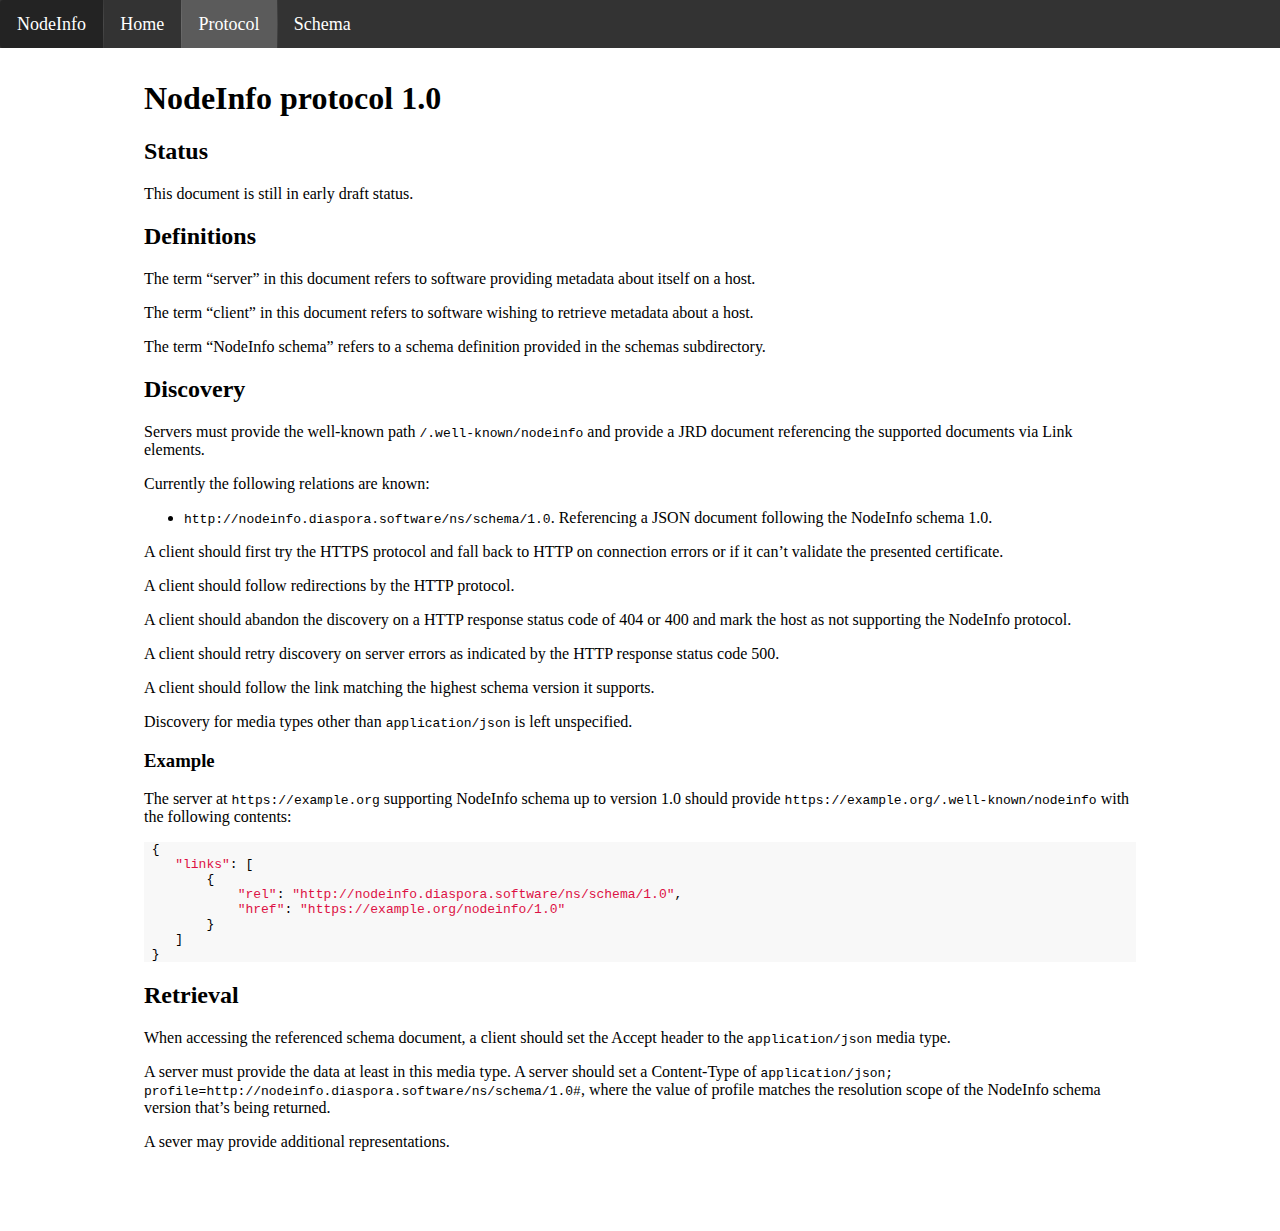
==== protocol.html @ 9fde830b "Automated commit at 2014-12-16 00:05:50 UTC by middleman-deploy 1.0.0" ====
<!DOCTYPE html><html><head><meta charset="utf-8" /><meta content="IE=edge,chrome=1" http-equiv="X-UA-Compatible" /><title>NodeInfo</title><link href="/stylesheets/all.css" rel="stylesheet" type="text/css" /><script src="/javascripts/all.js" type="text/javascript"></script></head><body class="protocol"><div class="ui menu inverted large" id="nav"><span class="item header"> NodeInfo</span><a class="item " href="/">Home</a><a class="item active" href="/protocol.html">Protocol</a><a class="item " href="/schema.html">Schema</a></div><div class="ui segment basic" id="main"><h1>NodeInfo protocol 1.0</h1>

<h2>Status</h2>

<p>This document is still in early draft status.</p>

<h2>Definitions</h2>

<p>The term &ldquo;server&rdquo; in this document refers to software providing
metadata about itself on a host.</p>

<p>The term &ldquo;client&rdquo; in this document refers to software wishing to
retrieve metadata about a host.</p>

<p>The term &ldquo;NodeInfo schema&rdquo; refers to a schema definition provided in the
schemas subdirectory.</p>

<h2>Discovery</h2>

<p>Servers must provide the well-known path <code>/.well-known/nodeinfo</code> and
provide a JRD document referencing the supported documents via Link
elements.</p>

<p>Currently the following relations are known:</p>

<ul>
<li><code>http://nodeinfo.diaspora.software/ns/schema/1.0</code>. Referencing a JSON document
following the NodeInfo schema 1.0.</li>
</ul>

<p>A client should first try the HTTPS protocol and fall back to HTTP on
connection errors or if it can&rsquo;t validate the presented certificate.</p>

<p>A client should follow redirections by the HTTP protocol.</p>

<p>A client should abandon the discovery on a HTTP response status code of
404 or 400 and mark the host as not supporting the NodeInfo protocol.</p>

<p>A client should retry discovery on server errors as indicated by the
HTTP response status code 500.</p>

<p>A client should follow the link matching the highest schema version it
supports.</p>

<p>Discovery for media types other than <code>application/json</code> is left
unspecified.</p>

<h3>Example</h3>

<p>The server at <code>https://example.org</code> supporting NodeInfo schema up to version
1.0 should provide <code>https://example.org/.well-known/nodeinfo</code> with the following
contents:</p>
<pre class="highlight json"><code><span class="w"> </span><span class="p">{</span><span class="w">
    </span><span class="s2">"links"</span><span class="p">:</span><span class="w"> </span><span class="p">[</span><span class="w">
        </span><span class="p">{</span><span class="w">
            </span><span class="s2">"rel"</span><span class="p">:</span><span class="w"> </span><span class="s2">"http://nodeinfo.diaspora.software/ns/schema/1.0"</span><span class="p">,</span><span class="w">
            </span><span class="s2">"href"</span><span class="p">:</span><span class="w"> </span><span class="s2">"https://example.org/nodeinfo/1.0"</span><span class="w">
        </span><span class="p">}</span><span class="w">
    </span><span class="p">]</span><span class="w">
 </span><span class="p">}</span><span class="w">
</span></code></pre>

<h2>Retrieval</h2>

<p>When accessing the referenced schema document, a client should set the
Accept header to the <code>application/json</code> media type.</p>

<p>A server must provide the data at least in this media type. A server should
set a Content-Type of
<code>application/json; profile=http://nodeinfo.diaspora.software/ns/schema/1.0#</code>,
where the value of profile matches the resolution scope of the NodeInfo
schema version that&rsquo;s being returned.</p>

<p>A sever may provide additional representations.</p>
</div></body></html>
---- stylesheets/all.css ----
﻿.ui.breadcrumb{margin:1em 0em;display:inline-block;vertical-align:middle}.ui.breadcrumb:first-child{margin-top:0em}.ui.breadcrumb:last-child{margin-bottom:0em}.ui.breadcrumb .divider{display:inline-block;opacity:0.5;margin:0em 0.15em 0em;font-size:1em;color:rgba(0,0,0,0.3)}.ui.breadcrumb a.section{cursor:pointer}.ui.breadcrumb .section{display:inline-block;margin:0em;padding:0em}.ui.breadcrumb.segment{display:inline-block;padding:0.5em 1em}.ui.breadcrumb .active.section{font-weight:bold}.ui.small.breadcrumb{font-size:0.75em}.ui.large.breadcrumb{font-size:1.1em}.ui.huge.breadcrumb{font-size:1.3em}.ui.form{position:relative;max-width:100%}.ui.form :first-child{margin-top:0em}.ui.form :last-child{margin-bottom:0em}.ui.form>p{margin:1em 0}.ui.form .field{clear:both;margin:0em 0em 1em}.ui.form .field>label{margin:0em 0em 0.3em;display:block;color:#555555;font-size:0.875em}.ui.form textarea,.ui.form input[type="color"],.ui.form input[type="date"],.ui.form input[type="datetime"],.ui.form input[type="datetime-local"],.ui.form input[type="email"],.ui.form input[type="month"],.ui.form input[type="number"],.ui.form input[type="password"],.ui.form input[type="range"],.ui.form input[type="search"],.ui.form input[type="tel"],.ui.form input[type="text"],.ui.form input[type="time"],.ui.form input[type="url"],.ui.form input[type="week"],.ui.form .ui.input{width:100%}.ui.form textarea,.ui.form input[type="color"],.ui.form input[type="date"],.ui.form input[type="datetime"],.ui.form input[type="datetime-local"],.ui.form input[type="email"],.ui.form input[type="month"],.ui.form input[type="number"],.ui.form input[type="password"],.ui.form input[type="search"],.ui.form input[type="tel"],.ui.form input[type="text"],.ui.form input[type="time"],.ui.form input[type="url"],.ui.form input[type="week"]{margin:0em;padding:0.65em 1em;font-size:1em;background-color:#FFFFFF;border:1px solid rgba(0,0,0,0.15);outline:none;color:rgba(0,0,0,0.7);border-radius:0.3125em;-webkit-transition:background-color 0.3s ease-out, -webkit-box-shadow 0.2s ease, border-color 0.2s ease;transition:background-color 0.3s ease-out, box-shadow 0.2s ease, border-color 0.2s ease;-webkit-box-shadow:0em 0em 0em 0em rgba(0,0,0,0.3) inset;box-shadow:0em 0em 0em 0em rgba(0,0,0,0.3) inset;-webkit-appearance:none;-webkit-tap-highlight-color:rgba(255,255,255,0);-webkit-box-sizing:border-box;-moz-box-sizing:border-box;-ms-box-sizing:border-box;box-sizing:border-box}.ui.textarea,.ui.form textarea{line-height:1.33;min-height:8em;height:12em;max-height:24em;resize:vertical}.ui.form textarea,.ui.form input[type="checkbox"]{vertical-align:top}.ui.form .divider{clear:both;margin:1em 0em}.ui.form .info.message,.ui.form .warning.message,.ui.form .error.message{display:none}.ui.form .message:first-child{margin-top:0px}.ui.form .field .prompt.label{white-space:nowrap}.ui.form .inline.field .prompt{margin-top:0em;margin-left:1em}.ui.form .inline.field .prompt:before{margin-top:-0.3em;bottom:auto;right:auto;top:50%;left:0em}.ui.form input[type="color"]:focus,.ui.form input[type="date"]:focus,.ui.form input[type="datetime"]:focus,.ui.form input[type="datetime-local"]:focus,.ui.form input[type="email"]:focus,.ui.form input[type="month"]:focus,.ui.form input[type="number"]:focus,.ui.form input[type="password"]:focus,.ui.form input[type="search"]:focus,.ui.form input[type="tel"]:focus,.ui.form input[type="text"]:focus,.ui.form input[type="time"]:focus,.ui.form input[type="url"]:focus,.ui.form input[type="week"]:focus .ui.form textarea:focus{color:rgba(0,0,0,0.85);border-color:rgba(0,0,0,0.2);border-bottom-left-radius:0;border-top-left-radius:0;-webkit-appearance:none;-webkit-box-shadow:0.3em 0em 0em 0em rgba(0,0,0,0.2) inset;box-shadow:0.3em 0em 0em 0em rgba(0,0,0,0.2) inset}.ui.form.warning .warning.message{display:block}.ui.form.error .error.message{display:block}.ui.form .fields.error .field label,.ui.form .field.error label,.ui.form .fields.error .field .input,.ui.form .field.error .input{color:#D95C5C}.ui.form .fields.error .field .corner.label,.ui.form .field.error .corner.label{border-color:#D95C5C;color:#FFFFFF}.ui.form .fields.error .field textarea,.ui.form .fields.error .field input[type="color"],.ui.form .fields.error .field input[type="date"],.ui.form .fields.error .field input[type="datetime"],.ui.form .fields.error .field input[type="datetime-local"],.ui.form .fields.error .field input[type="email"],.ui.form .fields.error .field input[type="month"],.ui.form .fields.error .field input[type="number"],.ui.form .fields.error .field input[type="password"],.ui.form .fields.error .field input[type="search"],.ui.form .fields.error .field input[type="tel"],.ui.form .fields.error .field input[type="text"],.ui.form .fields.error .field input[type="time"],.ui.form .fields.error .field input[type="url"],.ui.form .fields.error .field input[type="week"],.ui.form .field.error textarea,.ui.form .field.error input[type="color"],.ui.form .field.error input[type="date"],.ui.form .field.error input[type="datetime"],.ui.form .field.error input[type="datetime-local"],.ui.form .field.error input[type="email"],.ui.form .field.error input[type="month"],.ui.form .field.error input[type="number"],.ui.form .field.error input[type="password"],.ui.form .field.error input[type="search"],.ui.form .field.error input[type="tel"],.ui.form .field.error input[type="text"],.ui.form .field.error input[type="time"],.ui.form .field.error input[type="url"],.ui.form .field.error input[type="week"]{background-color:#FFFAFA;border-color:#E7BEBE;border-left:none;color:#D95C5C;padding-left:1.2em;border-bottom-left-radius:0;border-top-left-radius:0;-webkit-box-shadow:0.3em 0em 0em 0em #D95C5C inset;box-shadow:0.3em 0em 0em 0em #D95C5C inset}.ui.form .field.error textarea:focus,.ui.form .field.error input[type="color"]:focus,.ui.form .field.error input[type="date"]:focus,.ui.form .field.error input[type="datetime"]:focus,.ui.form .field.error input[type="datetime-local"]:focus,.ui.form .field.error input[type="email"]:focus,.ui.form .field.error input[type="month"]:focus,.ui.form .field.error input[type="number"]:focus,.ui.form .field.error input[type="password"]:focus,.ui.form .field.error input[type="search"]:focus,.ui.form .field.error input[type="tel"]:focus,.ui.form .field.error input[type="text"]:focus,.ui.form .field.error input[type="time"]:focus,.ui.form .field.error input[type="url"]:focus,.ui.form .field.error input[type="week"]:focus{border-color:#ff5050;color:#ff5050;-webkit-appearance:none;-webkit-box-shadow:0.3em 0em 0em 0em #FF5050 inset;box-shadow:0.3em 0em 0em 0em #FF5050 inset}.ui.form .fields.error .field .ui.dropdown,.ui.form .fields.error .field .ui.dropdown .item,.ui.form .field.error .ui.dropdown,.ui.form .field.error .ui.dropdown .item{background-color:#FFFAFA;color:#D95C5C}.ui.form .fields.error .field .ui.dropdown,.ui.form .field.error .ui.dropdown{-webkit-box-shadow:0px 0px 0px 1px #E7BEBE !important;box-shadow:0px 0px 0px 1px #E7BEBE !important}.ui.form .fields.error .field .ui.dropdown:hover,.ui.form .field.error .ui.dropdown:hover{-webkit-box-shadow:0px 0px 0px 1px #E7BEBE !important;box-shadow:0px 0px 0px 1px #E7BEBE !important}.ui.form .fields.error .field .ui.dropdown:hover .menu,.ui.form .field.error .ui.dropdown:hover .menu{-webkit-box-shadow:0px 1px 0px 1px #E7BEBE;box-shadow:0px 1px 0px 1px #E7BEBE}.ui.form .fields.error .field .ui.selection.dropdown .menu .item:hover,.ui.form .field.error .ui.selection.dropdown .menu .item:hover{background-color:#FFF2F2}.ui.form .fields.error .field .ui.dropdown .menu .active.item,.ui.form .field.error .ui.dropdown .menu .active.item{background-color:#FDCFCF !important}.ui.form ::-webkit-input-placeholder{color:#AAAAAA}.ui.form ::-moz-placeholder{color:#AAAAAA}.ui.form :focus::-webkit-input-placeholder{color:#999999}.ui.form :focus::-moz-placeholder{color:#999999}.ui.form .error ::-webkit-input-placeholder{color:rgba(255,80,80,0.4)}.ui.form .error ::-moz-placeholder{color:rgba(255,80,80,0.4)}.ui.form .error :focus::-webkit-input-placeholder{color:rgba(255,80,80,0.7)}.ui.form .error :focus::-moz-placeholder{color:rgba(255,80,80,0.7)}.ui.form .field :disabled,.ui.form .field.disabled{opacity:0.5}.ui.form .field.disabled label{opacity:0.5}.ui.form .field.disabled :disabled{opacity:1}.ui.form.loading{position:relative}.ui.form.loading:after{position:absolute;top:0%;left:0%;content:'';width:100%;height:100%;background:rgba(255,255,255,0.8) url("/images/semantic-ui/loader-large.gif") no-repeat 50% 50%;visibility:visible}.ui.form.fluid{width:100%;-webkit-box-sizing:border-box;-moz-box-sizing:border-box;-ms-box-sizing:border-box;box-sizing:border-box}.ui.form input.attached{width:auto}.ui.form .date.field>label{position:relative}.ui.form .date.field>label:after{position:absolute;top:2em;right:0.5em;font-family:'Icons';content:'\f133';font-size:1.2em;font-weight:normal;color:#CCCCCC}.ui.inverted.form label{color:#FFFFFF}.ui.inverted.form .field.error textarea,.ui.inverted.form .field.error input[type="color"],.ui.inverted.form .field.error input[type="date"],.ui.inverted.form .field.error input[type="datetime"],.ui.inverted.form .field.error input[type="datetime-local"],.ui.inverted.form .field.error input[type="email"],.ui.inverted.form .field.error input[type="month"],.ui.inverted.form .field.error input[type="number"],.ui.inverted.form .field.error input[type="password"],.ui.inverted.form .field.error input[type="search"],.ui.inverted.form .field.error input[type="tel"],.ui.inverted.form .field.error input[type="text"],.ui.inverted.form .field.error input[type="time"],.ui.inverted.form .field.error input[type="url"],.ui.inverted.form .field.error input[type="week"]{background-color:#FFCCCC}.ui.inverted.form .ui.checkbox label{color:rgba(255,255,255,0.8)}.ui.inverted.form .ui.checkbox label:hover,.ui.inverted.form .ui.checkbox .box:hover{color:#FFFFFF}.ui.form .grouped.fields{margin:0em 0em 1em}.ui.form .grouped.fields .field{display:block;float:none;margin:0.5em 0em;padding:0em}.ui.form .fields{clear:both}.ui.form .fields:after{content:' ';display:block;clear:both;visibility:hidden;line-height:0;height:0}.ui.form .fields>.field{clear:none;float:left;-webkit-box-sizing:border-box;-moz-box-sizing:border-box;-ms-box-sizing:border-box;box-sizing:border-box}.ui.form .fields>.field:first-child{border-left:none;-webkit-box-shadow:none;box-shadow:none}.ui.form .two.fields>.fields,.ui.form .two.fields>.field{width:50%;padding-left:1%;padding-right:1%}.ui.form .three.fields>.fields,.ui.form .three.fields>.field{width:33.333%;padding-left:1%;padding-right:1%}.ui.form .four.fields>.fields,.ui.form .four.fields>.field{width:25%;padding-left:1%;padding-right:1%}.ui.form .five.fields>.fields,.ui.form .five.fields>.field{width:20%;padding-left:1%;padding-right:1%}.ui.form .fields .field:first-child{padding-left:0%}.ui.form .fields .field:last-child{padding-right:0%}.ui.form .fields .wide.field{width:6.25%;padding-left:1%;padding-right:1%}.ui.form .fields .wide.field:first-child{padding-left:0%}.ui.form .fields .wide.field:last-child{padding-right:0%}.ui.form .fields>.one.wide.field{width:6.25%}.ui.form .fields>.two.wide.field{width:12.5%}.ui.form .fields>.three.wide.field{width:18.75%}.ui.form .fields>.four.wide.field{width:25%}.ui.form .fields>.five.wide.field{width:31.25%}.ui.form .fields>.six.wide.field{width:37.5%}.ui.form .fields>.seven.wide.field{width:43.75%}.ui.form .fields>.eight.wide.field{width:50%}.ui.form .fields>.nine.wide.field{width:56.25%}.ui.form .fields>.ten.wide.field{width:62.5%}.ui.form .fields>.eleven.wide.field{width:68.75%}.ui.form .fields>.twelve.wide.field{width:75%}.ui.form .fields>.thirteen.wide.field{width:81.25%}.ui.form .fields>.fourteen.wide.field{width:87.5%}.ui.form .fields>.fifteen.wide.field{width:93.75%}.ui.form .fields>.sixteen.wide.field{width:100%}@media only screen and (max-width: 767px){.ui.form .two.fields>.fields,.ui.form .two.fields>.field,.ui.form .three.fields>.fields,.ui.form .three.fields>.field,.ui.form .four.fields>.fields,.ui.form .four.fields>.field,.ui.form .five.fields>.fields,.ui.form .five.fields>.field,.ui.form .fields>.two.wide.field,.ui.form .fields>.three.wide.field,.ui.form .fields>.four.wide.field,.ui.form .fields>.five.wide.field,.ui.form .fields>.six.wide.field,.ui.form .fields>.seven.wide.field,.ui.form .fields>.eight.wide.field,.ui.form .fields>.nine.wide.field,.ui.form .fields>.ten.wide.field,.ui.form .fields>.eleven.wide.field,.ui.form .fields>.twelve.wide.field,.ui.form .fields>.thirteen.wide.field,.ui.form .fields>.fourteen.wide.field,.ui.form .fields>.fifteen.wide.field,.ui.form .fields>.sixteen.wide.field{width:100%;padding-left:0%;padding-right:0%}}.ui.form .inline.fields .field{min-height:1.3em;margin-right:0.5em}.ui.form .inline.fields .field>label,.ui.form .inline.fields .field>p,.ui.form .inline.fields .field>.ui.input,.ui.form .inline.fields .field>input,.ui.form .inline.field>label,.ui.form .inline.field>p,.ui.form .inline.field>.ui.input,.ui.form .inline.field>input{display:inline-block;width:auto;margin-top:0em;margin-bottom:0em;vertical-align:middle}.ui.form .inline.fields .field>:first-child,.ui.form .inline.field>:first-child{margin:0em 0.5em 0em 0em}.ui.form .inline.fields .field>:only-child,.ui.form .inline.field>:only-child{margin:0em}.ui.small.form{font-size:0.875em}.ui.small.form textarea,.ui.small.form input[type="color"],.ui.small.form input[type="date"],.ui.small.form input[type="datetime"],.ui.small.form input[type="datetime-local"],.ui.small.form input[type="email"],.ui.small.form input[type="month"],.ui.small.form input[type="number"],.ui.small.form input[type="password"],.ui.small.form input[type="search"],.ui.small.form input[type="tel"],.ui.small.form input[type="text"],.ui.small.form input[type="time"],.ui.small.form input[type="url"],.ui.small.form input[type="week"],.ui.small.form label{font-size:1em}.ui.large.form{font-size:1.125em}.ui.grid{display:block;text-align:left;font-size:0em;margin:0% -1.5%;padding:0%;-webkit-box-sizing:border-box;-moz-box-sizing:border-box;box-sizing:border-box}body>.ui.grid{margin-left:0% !important;margin-right:0% !important}.ui.grid:after,.ui.row:after{content:".";display:block;height:0;clear:both;visibility:hidden}.ui.grid>.column,.ui.grid>.row>.column{display:inline-block;text-align:left;font-size:1rem;width:6.25%;padding-left:1.5%;padding-right:1.5%;-webkit-box-sizing:border-box;-moz-box-sizing:border-box;box-sizing:border-box;vertical-align:top}.ui.grid>.column{margin-top:1rem;margin-bottom:1rem}.ui.grid>.row{display:block;width:100% !important;margin-top:1.5%;padding:1rem 0% 0%;font-size:0rem}.ui.grid>.row:first-child{padding-top:0rem;margin-top:0rem}.ui.grid>.row>img,.ui.grid>.row>.column>img{max-width:100%}.ui.grid .column>.ui.segment:only-child{margin:0em}.ui.page.grid{min-width:320px;margin-left:0%;margin-right:0%}@media only screen and (max-width: 991px){.ui.page.grid{padding:0% 4%}}@media only screen and (min-width: 992px){.ui.page.grid{padding:0% 8%}}@media only screen and (min-width: 1500px){.ui.page.grid{padding:0% 13%}}@media only screen and (min-width: 1750px){.ui.page.grid{padding:0% 18%}}@media only screen and (min-width: 2000px){.ui.page.grid{padding:0% 23%}}.ui.grid>.row>.one.wide.column,.ui.grid>.column.row>.one.wide.column,.ui.grid>.one.wide.column,.ui.column.grid>.one.wide.column{width:6.25%}.ui.grid>.row>.two.wide.column,.ui.grid>.column.row>.two.wide.column,.ui.grid>.two.wide.column,.ui.column.grid>.two.wide.column{width:12.5%}.ui.grid>.row>.three.wide.column,.ui.grid>.column.row>.three.wide.column,.ui.grid>.three.wide.column,.ui.column.grid>.three.wide.column{width:18.75%}.ui.grid>.row>.four.wide.column,.ui.grid>.column.row>.four.wide.column,.ui.grid>.four.wide.column,.ui.column.grid>.four.wide.column{width:25%}.ui.grid>.row>.five.wide.column,.ui.grid>.column.row>.five.wide.column,.ui.grid>.five.wide.column,.ui.column.grid>.five.wide.column{width:31.25%}.ui.grid>.row>.six.wide.column,.ui.grid>.column.row>.six.wide.column,.ui.grid>.six.wide.column,.ui.column.grid>.six.wide.column{width:37.5%}.ui.grid>.row>.seven.wide.column,.ui.grid>.column.row>.seven.wide.column,.ui.grid>.seven.wide.column,.ui.column.grid>.seven.wide.column{width:43.75%}.ui.grid>.row>.eight.wide.column,.ui.grid>.column.row>.eight.wide.column,.ui.grid>.eight.wide.column,.ui.column.grid>.eight.wide.column{width:50%}.ui.grid>.row>.nine.wide.column,.ui.grid>.column.row>.nine.wide.column,.ui.grid>.nine.wide.column,.ui.column.grid>.nine.wide.column{width:56.25%}.ui.grid>.row>.ten.wide.column,.ui.grid>.column.row>.ten.wide.column,.ui.grid>.ten.wide.column,.ui.column.grid>.ten.wide.column{width:62.5%}.ui.grid>.row>.eleven.wide.column,.ui.grid>.column.row>.eleven.wide.column,.ui.grid>.eleven.wide.column,.ui.column.grid>.eleven.wide.column{width:68.75%}.ui.grid>.row>.twelve.wide.column,.ui.grid>.column.row>.twelve.wide.column,.ui.grid>.twelve.wide.column,.ui.column.grid>.twelve.wide.column{width:75%}.ui.grid>.row>.thirteen.wide.column,.ui.grid>.column.row>.thirteen.wide.column,.ui.grid>.thirteen.wide.column,.ui.column.grid>.thirteen.wide.column{width:81.25%}.ui.grid>.row>.fourteen.wide.column,.ui.grid>.column.row>.fourteen.wide.column,.ui.grid>.fourteen.wide.column,.ui.column.grid>.fourteen.wide.column{width:87.5%}.ui.grid>.row>.fifteen.wide.column,.ui.grid>.column.row>.fifteen.wide.column,.ui.grid>.fifteen.wide.column,.ui.column.grid>.fifteen.wide.column{width:93.75%}.ui.grid>.row>.sixteen.wide.column,.ui.grid>.column.row>.sixteen.wide.column,.ui.grid>.sixteen.wide.column,.ui.column.grid>.sixteen.wide.column{width:100%}.ui.one.column.grid>.row>.column,.ui.one.column.grid>.column,.ui.grid>.one.column.row>.column{width:100%}.ui.two.column.grid>.row>.column,.ui.two.column.grid>.column,.ui.grid>.two.column.row>.column{width:50%}.ui.three.column.grid>.row>.column,.ui.three.column.grid>.column,.ui.grid>.three.column.row>.column{width:33.3333%}.ui.four.column.grid>.row>.column,.ui.four.column.grid>.column,.ui.grid>.four.column.row>.column{width:25%}.ui.five.column.grid>.row>.column,.ui.five.column.grid>.column,.ui.grid>.five.column.row>.column{width:20%}.ui.six.column.grid>.row>.column,.ui.six.column.grid>.column,.ui.grid>.six.column.row>.column{width:16.66667%}.ui.seven.column.grid>.row>.column,.ui.seven.column.grid>.column,.ui.grid>.seven.column.row>.column{width:14.2857%}.ui.eight.column.grid>.row>.column,.ui.eight.column.grid>.column,.ui.grid>.eight.column.row>.column{width:12.5%}.ui.nine.column.grid>.row>.column,.ui.nine.column.grid>.column,.ui.grid>.nine.column.row>.column{width:11.1111%}.ui.ten.column.grid>.row>.column,.ui.ten.column.grid>.column,.ui.grid>.ten.column.row>.column{width:10%}.ui.eleven.column.grid>.row>.column,.ui.eleven.column.grid>.column,.ui.grid>.eleven.column.row>.column{width:9.0909%}.ui.twelve.column.grid>.row>.column,.ui.twelve.column.grid>.column,.ui.grid>.twelve.column.row>.column{width:8.3333%}.ui.thirteen.column.grid>.row>.column,.ui.thirteen.column.grid>.column,.ui.grid>.thirteen.column.row>.column{width:7.6923%}.ui.fourteen.column.grid>.row>.column,.ui.fourteen.column.grid>.column,.ui.grid>.fourteen.column.row>.column{width:7.1428%}.ui.fifteen.column.grid>.row>.column,.ui.fifteen.column.grid>.column,.ui.grid>.fifteen.column.row>.column{width:6.6666%}.ui.sixteen.column.grid>.row>.column,.ui.sixteen.column.grid>.column,.ui.grid>.sixteen.column.row>.column{width:6.25%}.ui.grid>.column:only-child,.ui.grid>.row>.column:only-child{width:100%}.ui.relaxed.grid{margin:0% -2.5%}.ui.relaxed.grid>.column,.ui.relaxed.grid>.row>.column{padding-left:2.5%;padding-right:2.5%}.ui.grid .left.floated.column{float:left}.ui.grid .right.floated.column{float:right}.ui.divided.grid,.ui.divided.grid>.row{display:table;width:100%;margin-left:0% !important;margin-right:0% !important}.ui.divided.grid>.column:not(.row),.ui.divided.grid>.row>.column{display:table-cell;-webkit-box-shadow:-1px 0px 0px 0px rgba(0,0,0,0.1),-2px 0px 0px 0px rgba(255,255,255,0.8);box-shadow:-1px 0px 0px 0px rgba(0,0,0,0.1),-2px 0px 0px 0px rgba(255,255,255,0.8)}.ui.divided.grid>.column.row{display:table}.ui.divided.grid>.column:first-child,.ui.divided.grid>.row>.column:first-child{-webkit-box-shadow:none;box-shadow:none}.ui.vertically.divided.grid>.row{-webkit-box-shadow:0px -1px 0px 0px rgba(0,0,0,0.1),0px -2px 0px 0px rgba(255,255,255,0.8) !important;box-shadow:0px -1px 0px 0px rgba(0,0,0,0.1),0px -2px 0px 0px rgba(255,255,255,0.8) !important}.ui.vertically.divided.grid>.row>.column,.ui.vertically.divided.grid>.column:not(.row),.ui.vertically.divided.grid>.row:first-child{-webkit-box-shadow:none !important;box-shadow:none !important}.ui.celled.grid{display:table;width:100%;margin-left:0% !important;margin-right:0% !important;-webkit-box-shadow:0px 0px 0px 1px #DFDFDF;box-shadow:0px 0px 0px 1px #DFDFDF}.ui.celled.grid>.row,.ui.celled.grid>.column.row,.ui.celled.grid>.column.row:first-child{display:table;width:100%;margin-top:0em;padding-top:0em;-webkit-box-shadow:0px -1px 0px 0px #DFDFDF;box-shadow:0px -1px 0px 0px #DFDFDF}.ui.celled.grid>.column:not(.row),.ui.celled.grid>.row>.column{display:table-cell;padding:0.75em;-webkit-box-shadow:-1px 0px 0px 0px #DFDFDF;box-shadow:-1px 0px 0px 0px #DFDFDF}.ui.celled.grid>.column:first-child,.ui.celled.grid>.row>.column:first-child{-webkit-box-shadow:none;box-shadow:none}.ui.celled.page.grid{-webkit-box-shadow:none;box-shadow:none}.ui.left.aligned.grid,.ui.left.aligned.grid>.row>.column,.ui.left.aligned.grid>.column,.ui.grid .left.aligned.column,.ui.grid>.left.aligned.row>.column{text-align:left}.ui.center.aligned.grid,.ui.center.aligned.grid>.row>.column,.ui.center.aligned.grid>.column,.ui.grid .center.aligned.column,.ui.grid>.center.aligned.row>.column{text-align:center}.ui.right.aligned.grid,.ui.right.aligned.grid>.row>.column,.ui.right.aligned.grid>.column,.ui.grid .right.aligned.column,.ui.grid>.right.aligned.row>.column{text-align:right}.ui.justified.grid,.ui.justified.grid>.row>.column,.ui.justified.grid>.column,.ui.grid .justified.column,.ui.grid>.justified.row>.column{text-align:justify;-webkit-hyphens:auto;-moz-hyphens:auto;-ms-hyphens:auto;hyphens:auto}.ui.top.aligned.grid,.ui.top.aligned.grid>.row>.column,.ui.top.aligned.grid>.column,.ui.grid .top.aligned.column,.ui.grid>.top.aligned.row>.column{vertical-align:top}.ui.middle.aligned.grid,.ui.middle.aligned.grid>.row>.column,.ui.middle.aligned.grid>.column,.ui.grid .middle.aligned.column,.ui.grid>.middle.aligned.row>.column{vertical-align:middle}.ui.bottom.aligned.grid,.ui.bottom.aligned.grid>.row>.column,.ui.bottom.aligned.grid>.column,.ui.grid .bottom.aligned.column,.ui.grid>.bottom.aligned.row>.column{vertical-align:bottom}.ui.grid>.equal.height.row{display:table;width:100%}.ui.grid>.equal.height.row>.column{display:table-cell}@media only screen and (max-width: 767px){.ui.tablet:not(.mobile).only.grid,.ui.grid>.tablet:not(.mobile).only.row,.ui.grid>.tablet:not(.mobile).only.column,.ui.grid>.row>.tablet:not(.mobile).only.column{display:none !important}.ui.computer:not(.mobile).only.grid,.ui.grid>.computer:not(.mobile).only.row,.ui.grid>.computer:not(.mobile).only.column,.ui.grid>.row>.computer:not(.mobile).only.column{display:none !important}}@media only screen and (min-width: 768px) and (max-width: 991px){.ui.mobile:not(.tablet).only.grid,.ui.grid>.mobile:not(.tablet).only.row,.ui.grid>.mobile:not(.tablet).only.column,.ui.grid>.row>.mobile:not(.tablet).only.column{display:none !important}.ui.computer:not(.tablet).only.grid,.ui.grid>.computer:not(.tablet).only.row,.ui.grid>.computer:not(.tablet).only.column,.ui.grid>.row>.computer:not(.tablet).only.column{display:none !important}}@media only screen and (min-width: 992px){.ui.mobile:not(.computer).only.grid,.ui.grid>.mobile:not(.computer).only.row,.ui.grid>.mobile:not(.computer).only.column,.ui.grid>.row>.mobile:not(.computer).only.column{display:none !important}.ui.tablet:not(.computer).only.grid,.ui.grid>.tablet:not(.computer).only.row,.ui.grid>.tablet:not(.computer).only.column,.ui.grid>.row>.tablet:not(.computer).only.column{display:none !important}}@media only screen and (max-width: 767px){.ui.two.column.doubling.grid>.row>.column,.ui.two.column.doubling.grid>.column,.ui.grid>.two.column.doubling.row>.column{width:100%}.ui.three.column.doubling.grid>.row>.column,.ui.three.column.doubling.grid>.column,.ui.grid>.three.column.doubling.row>.column{width:100%}.ui.four.column.doubling.grid>.row>.column,.ui.four.column.doubling.grid>.column,.ui.grid>.four.column.doubling.row>.column{width:100%}.ui.five.column.doubling.grid>.row>.column,.ui.five.column.doubling.grid>.column,.ui.grid>.five.column.doubling.row>.column{width:100%}.ui.six.column.doubling.grid>.row>.column,.ui.six.column.doubling.grid>.column,.ui.grid>.six.column.doubling.row>.column{width:50%}.ui.seven.column.doubling.grid>.row>.column,.ui.seven.column.doubling.grid>.column,.ui.grid>.seven.column.doubling.row>.column{width:50%}.ui.eight.column.doubling.grid>.row>.column,.ui.eight.column.doubling.grid>.column,.ui.grid>.eight.column.doubling.row>.column{width:50%}.ui.nine.column.doubling.grid>.row>.column,.ui.nine.column.doubling.grid>.column,.ui.grid>.nine.column.doubling.row>.column{width:50%}.ui.ten.column.doubling.grid>.row>.column,.ui.ten.column.doubling.grid>.column,.ui.grid>.ten.column.doubling.row>.column{width:50%}.ui.twelve.column.doubling.grid>.row>.column,.ui.twelve.column.doubling.grid>.column,.ui.grid>.twelve.column.doubling.row>.column{width:33.3333333333333%}.ui.fourteen.column.doubling.grid>.row>.column,.ui.fourteen.column.doubling.grid>.column,.ui.grid>.fourteen.column.doubling.row>.column{width:33.3333333333333%}.ui.sixteen.column.doubling.grid>.row>.column,.ui.sixteen.column.doubling.grid>.column,.ui.grid>.sixteen.column.doubling.row>.column{width:25%}}@media only screen and (min-width: 768px) and (max-width: 991px){.ui.two.column.doubling.grid>.row>.column,.ui.two.column.doubling.grid>.column,.ui.grid>.two.column.doubling.row>.column{width:100%}.ui.three.column.doubling.grid>.row>.column,.ui.three.column.doubling.grid>.column,.ui.grid>.three.column.doubling.row>.column{width:50%}.ui.four.column.doubling.grid>.row>.column,.ui.four.column.doubling.grid>.column,.ui.grid>.four.column.doubling.row>.column{width:50%}.ui.five.column.doubling.grid>.row>.column,.ui.five.column.doubling.grid>.column,.ui.grid>.five.column.doubling.row>.column{width:33.3333333%}.ui.six.column.doubling.grid>.row>.column,.ui.six.column.doubling.grid>.column,.ui.grid>.six.column.doubling.row>.column{width:33.3333333%}.ui.eight.column.doubling.grid>.row>.column,.ui.eight.column.doubling.grid>.column,.ui.grid>.eight.column.doubling.row>.column{width:33.3333333%}.ui.eight.column.doubling.grid>.row>.column,.ui.eight.column.doubling.grid>.column,.ui.grid>.eight.column.doubling.row>.column{width:25%}.ui.nine.column.doubling.grid>.row>.column,.ui.nine.column.doubling.grid>.column,.ui.grid>.nine.column.doubling.row>.column{width:25%}.ui.ten.column.doubling.grid>.row>.column,.ui.ten.column.doubling.grid>.column,.ui.grid>.ten.column.doubling.row>.column{width:20%}.ui.twelve.column.doubling.grid>.row>.column,.ui.twelve.column.doubling.grid>.column,.ui.grid>.twelve.column.doubling.row>.column{width:16.6666666%}.ui.fourteen.column.doubling.grid>.row>.column,.ui.fourteen.column.doubling.grid>.column,.ui.grid>.fourteen.column.doubling.row>.column{width:14.28571428571429%}.ui.sixteen.column.doubling.grid>.row>.column,.ui.sixteen.column.doubling.grid>.column,.ui.grid>.sixteen.column.doubling.row>.column{width:12.5%}}@media only screen and (max-width: 767px){.ui.stackable.grid{display:block !important;padding:0em;margin:0em}.ui.stackable.grid>.row>.column,.ui.stackable.grid>.column{display:block !important;width:auto !important;margin:1em 0em 0em !important;padding:1em 0em 0em !important;-webkit-box-shadow:none !important;box-shadow:none !important}.ui.stackable.divided.grid .column,.ui.stackable.celled.grid .column{border-top:1px dotted rgba(0,0,0,0.1)}.ui.stackable.grid>.row:first-child>.column:first-child,.ui.stackable.grid>.column:first-child{margin-top:0em !important;padding-top:0em !important}.ui.stackable.divided.grid>.row:first-child>.column:first-child,.ui.stackable.celled.grid>.row:first-child>.column:first-child,.ui.stackable.divided.grid>.column:first-child,.ui.stackable.celled.grid>.column:first-child{border-top:none !important}.ui.stackable.page.grid>.row>.column,.ui.stackable.page.grid>.column{padding-left:1em !important;padding-right:1em !important}.ui.stackable.grid .vertical.pointing.menu .item:after{display:none}}.ui.menu{margin:1rem 0rem;background-color:#FFFFFF;font-size:0px;font-weight:normal;-webkit-box-shadow:0px 0px 0px 1px rgba(0,0,0,0.1);box-shadow:0px 0px 0px 1px rgba(0,0,0,0.1);border-radius:0.1875rem}.ui.menu:first-child{margin-top:0rem}.ui.menu:last-child{margin-bottom:0rem}.ui.menu:after{content:".";display:block;height:0;clear:both;visibility:hidden}.ui.menu>.item:first-child{border-radius:0.1875em 0px 0px 0.1875em}.ui.menu>.item:last-child{border-radius:0px 0.1875em 0.1875em 0px}.ui.menu .item{-webkit-user-select:none;-moz-user-select:none;-ms-user-select:none;user-select:none;-webkit-tap-highlight-color:transparent;vertical-align:middle;line-height:1;text-decoration:none;-webkit-box-sizing:border-box;-moz-box-sizing:border-box;-ms-box-sizing:border-box;box-sizing:border-box;-webkit-transition:opacity 0.2s ease, background 0.2s ease, -webkit-box-shadow 0.2s ease;transition:opacity 0.2s ease, background 0.2s ease, box-shadow 0.2s ease}.ui.menu .item,.ui.menu .item>a:not(.button){color:rgba(0,0,0,0.75)}.ui.menu .item .item,.ui.menu .item .item>a:not(.button){color:rgba(30,30,30,0.7)}.ui.menu .item .item .item,.ui.menu .item .item .item>a:not(.button){color:rgba(30,30,30,0.6)}.ui.menu .dropdown .menu .item,.ui.menu .dropdown .menu .item a:not(.button){color:rgba(0,0,0,0.75)}.ui.menu .item .menu a.item:hover,.ui.menu .item .menu .link.item:hover{color:rgba(0,0,0,0.85)}.ui.menu .dropdown .menu .item a:not(.button):hover{color:rgba(0,0,0,0.85)}.ui.menu .active.item,.ui.menu .active.item a:not(.button){color:rgba(0,0,0,0.85);border-radius:0px}.ui.menu .item{position:relative;display:inline-block;padding:0.83em 0.95em;border-top:0em solid transparent;-webkit-tap-highlight-color:transparent;-moz-user-select:-moz-none;-khtml-user-select:none;-webkit-user-select:none;-ms-user-select:none;user-select:none}.ui.menu .menu{margin:0em}.ui.menu .item.left,.ui.menu .menu.left{float:left}.ui.menu .item.right,.ui.menu .menu.right{float:right}.ui.menu .item:before{position:absolute;content:'';top:0%;left:0px;width:1px;height:100%;background-image:linear-gradient(rgba(0,0,0,0.05) 0%, rgba(0,0,0,0.1) 50%, rgba(0,0,0,0.05) 100%)}.ui.menu>.menu:not(.right):first-child>.item:first-child:before,.ui.menu .item:first-child:before{display:none}.ui.menu .menu.right .item:before,.ui.menu .item.right:before{right:auto;left:0px}.ui.menu .text.item>*,.ui.menu .item>p:only-child{-webkit-user-select:text;-moz-user-select:text;-ms-user-select:text;user-select:text;line-height:1.3;color:rgba(0,0,0,0.6)}.ui.menu .item>p:first-child{margin-top:0px}.ui.menu .item>p:last-child{margin-bottom:0px}.ui.menu:not(.vertical) .item>.button{position:relative;top:-0.05em;margin:-0.55em 0;padding-bottom:0.55em;padding-top:0.55em;font-size:0.875em}.ui.menu:not(.vertical) .item>.input{margin-top:-0.85em;margin-bottom:-0.85em;padding-top:0.3em;padding-bottom:0.3em;width:100%;vertical-align:top}.ui.menu .item>.input input{padding-top:0.35em;padding-bottom:0.35em}.ui.vertical.menu .item>.input input{margin:0em;padding-top:0.63em;padding-bottom:0.63em}.ui.menu:not(.vertical) .item>.button.labeled>.icon{padding-top:0.6em}.ui.menu:not(.vertical) .item .action.input>.button{font-size:0.8em;padding:0.55em 0.8em}.ui.small.menu:not(.vertical) .item>.input input{padding-top:0.4em;padding-bottom:0.4em}.ui.large.menu:not(.vertical) .item>.input input{top:-0.125em;padding-bottom:0.6em;padding-top:0.6em}.ui.large.menu:not(.vertical) .item .action.input>.button{font-size:0.8em;padding:0.9em}.ui.large.menu:not(.vertical) .item .action.input>.button>.icon{padding-top:0.8em}.ui.menu .header.item{background-color:rgba(0,0,0,0.04);margin:0em}.ui.vertical.menu .header.item{font-weight:bold}.ui.menu .dropdown .menu .item .icon{float:none;margin:0em 0.75em 0em 0em}.ui.menu .dropdown.item .menu{left:1px;margin:0px;min-width:-webkit-calc(100% - 1px);min-width:calc(100% - 1px);-webkit-box-shadow:0 1px 1px 1px rgba(0,0,0,0.1);box-shadow:0 1px 1px 1px rgba(0,0,0,0.1)}.ui.secondary.menu .dropdown.item .menu{left:0px;min-width:100%}.ui.menu .pointing.dropdown.item .menu{margin-top:0.75em}.ui.menu .simple.dropdown.item .menu{margin:0px !important}.ui.menu .dropdown.item .menu .item{width:100%;color:rgba(0,0,0,0.75)}.ui.menu .dropdown.item .menu .active.item{-webkit-box-shadow:none !important;box-shadow:none !important}.ui.menu .ui.dropdown .menu .item:before{display:none}.ui.menu .item>.label{background-color:rgba(0,0,0,0.35);color:#FFFFFF;margin:-0.15em 0em -0.15em 0.5em;padding:0.3em 0.8em;vertical-align:baseline}.ui.menu .item>.floating.label{padding:0.3em 0.8em}.ui.menu .item>img:only-child{display:block;max-width:100%;margin:0em auto}.ui.link.menu .item:hover,.ui.menu .link.item:hover,.ui.menu a.item:hover,.ui.menu .ui.dropdown .menu .item:hover{cursor:pointer;background-color:rgba(0,0,0,0.02)}.ui.menu .ui.dropdown.item.active{background-color:rgba(0,0,0,0.02);-webkit-box-shadow:none;box-shadow:none;border-bottom-right-radius:0em;border-bottom-left-radius:0em}.ui.link.menu .item:active,.ui.menu .link.item:active,.ui.menu a.item:active,.ui.menu .ui.dropdown .menu .item:active{background-color:rgba(0,0,0,0.05)}.ui.menu .active.item{background-color:rgba(0,0,0,0.01);color:rgba(0,0,0,0.95);-webkit-box-shadow:0em 0.2em 0em inset;box-shadow:0em 0.2em 0em inset}.ui.vertical.menu .active.item{border-radius:0em;-webkit-box-shadow:0.2em 0em 0em inset;box-shadow:0.2em 0em 0em inset}.ui.vertical.menu>.active.item:first-child{border-radius:0em 0.1875em 0em 0em}.ui.vertical.menu>.active.item:last-child{border-radius:0em 0em 0.1875em 0em}.ui.vertical.menu>.active.item:only-child{border-radius:0em 0.1875em 0.1875em 0em}.ui.vertical.menu .active.item .menu .active.item{border-left:none}.ui.vertical.menu .active.item .menu .active.item{padding-left:1.5rem}.ui.vertical.menu .item .menu .active.item{background-color:rgba(0,0,0,0.03);-webkit-box-shadow:none;box-shadow:none}.ui.menu .item.disabled,.ui.menu .item.disabled:hover{cursor:default;color:rgba(0,0,0,0.2);background-color:transparent !important}.ui.menu.loading{position:relative}.ui.menu.loading:after{position:absolute;top:0%;left:0%;content:'';width:100%;height:100%;background:rgba(255,255,255,0.8) url("/images/semantic-ui/loader-large.gif") no-repeat 50% 50%;visibility:visible}.ui.vertical.menu .item{display:block;height:auto !important;border-top:none;border-left:0em solid transparent;border-right:none}.ui.vertical.menu>.item:first-child{border-radius:0.1875em 0.1875em 0px 0px}.ui.vertical.menu>.item:last-child{border-radius:0px 0px 0.1875em 0.1875em}.ui.vertical.menu .item>.label{float:right;text-align:center}.ui.vertical.menu .item>i.icon{float:right;width:1.22em;margin:0em 0em 0em 0.5em}.ui.vertical.menu .item>.label+i.icon{float:none;margin:0em 0.25em 0em 0em}.ui.vertical.menu .item:before{position:absolute;content:'';top:0%;left:0px;width:100%;height:1px;background-image:-webkit-linear-gradient(left, rgba(0,0,0,0.03) 0%, rgba(0,0,0,0.1) 1.5em, rgba(0,0,0,0.03) 100%);background-image:linear-gradient(to right, rgba(0,0,0,0.03) 0%, rgba(0,0,0,0.1) 1.5em, rgba(0,0,0,0.03) 100%)}.ui.vertical.menu .item:first-child:before{background-image:none !important}.ui.vertical.menu .dropdown.item>i{float:right;content:"\f0da"}.ui.vertical.menu .dropdown.item .menu{top:0% !important;left:100%;margin:0px 0px 0px 1px;-webkit-box-shadow:0 0px 1px 1px #DDDDDD;box-shadow:0 0px 1px 1px #DDDDDD}.ui.vertical.menu .dropdown.item.active{border-top-right-radius:0em;border-bottom-right-radius:0em}.ui.vertical.menu .dropdown.item .menu .item{font-size:1rem}.ui.vertical.menu .dropdown.item .menu .item i.icon{margin-right:0em}.ui.vertical.menu .dropdown.item.active{-webkit-box-shadow:none;box-shadow:none}.ui.vertical.menu .item>.menu{margin:0.5em -0.95em 0em}.ui.vertical.menu .item>.menu>.item{padding:0.5rem 1.5rem;font-size:0.875em}.ui.vertical.menu .item>.menu>.item:before{display:none}.ui.tiered.menu>.sub.menu>.item{color:rgba(0,0,0,0.4)}.ui.tiered.menu>.menu>.item:hover{color:rgba(0,0,0,0.8)}.ui.tiered.menu .item.active{color:rgba(0,0,0,0.8)}.ui.tiered.menu>.menu .item.active:after{position:absolute;content:'';margin-top:-1px;top:100%;left:0px;width:100%;height:2px;background-color:#FBFBFB}.ui.tiered.menu .sub.menu{background-color:rgba(0,0,0,0.01);border-radius:0em;border-top:1px solid rgba(0,0,0,0.1);-webkit-box-shadow:none;box-shadow:none;color:#FFFFFF}.ui.tiered.menu .sub.menu .item{font-size:0.875rem}.ui.tiered.menu .sub.menu .item:before{background-image:none}.ui.tiered.menu .sub.menu .active.item{padding-top:0.83em;background-color:transparent;border-radius:0 0 0 0;border-top:medium none;-webkit-box-shadow:none;box-shadow:none;color:rgba(0,0,0,0.7) !important}.ui.tiered.menu .sub.menu .active.item:after{display:none}.ui.inverted.tiered.menu>.menu>.item{color:rgba(255,255,255,0.5)}.ui.inverted.tiered.menu .sub.menu{background-color:rgba(0,0,0,0.2)}.ui.inverted.tiered.menu .sub.menu .item{color:rgba(255,255,255,0.6)}.ui.inverted.tiered.menu>.menu>.item:hover{color:rgba(255,255,255,0.9)}.ui.inverted.tiered.menu .active.item:after{display:none}.ui.inverted.tiered.menu>.sub.menu>.active.item,.ui.inverted.tiered.menu>.menu>.active.item{color:white !important;-webkit-box-shadow:none;box-shadow:none}.ui.pointing.tiered.menu>.menu>.item:after{display:none}.ui.pointing.tiered.menu>.sub.menu>.item:after{display:block}.ui.tabular.menu{background-color:transparent;border-bottom:1px solid #DCDDDE;border-radius:0em;-webkit-box-shadow:none !important;box-shadow:none !important}.ui.tabular.menu .item{background-color:transparent;border-left:1px solid transparent;border-right:1px solid transparent;border-top:1px solid transparent;padding-left:1.4em;padding-right:1.4em;color:rgba(0,0,0,0.6)}.ui.tabular.menu .item:before{display:none}.ui.tabular.menu .item:hover{background-color:transparent;color:rgba(0,0,0,0.8)}.ui.tabular.menu .active.item{position:relative;background-color:#FFFFFF;color:rgba(0,0,0,0.8);border-color:#DCDDDE;font-weight:bold;margin-bottom:-1px;border-bottom:1px solid #FFFFFF;-webkit-box-shadow:none;box-shadow:none;border-radius:5px 5px 0 0}.ui.attached.tabular.menu{position:relative;z-index:2}.ui.tabular.menu ~ .bottom.attached.segment{margin:1px 0px 0px 1px}.ui.pagination.menu{margin:0em;display:inline-block;vertical-align:middle}.ui.pagination.menu .item{min-width:3em;text-align:center}.ui.pagination.menu .icon.item i.icon{vertical-align:top}.ui.pagination.menu.floated{display:block}.ui.pagination.menu .active.item{border-top:none;padding-top:0.83em;background-color:rgba(0,0,0,0.05);-webkit-box-shadow:none;box-shadow:none}.ui.secondary.menu{background-color:transparent;border-radius:0px;-webkit-box-shadow:none;box-shadow:none}.ui.secondary.menu>.menu>.item,.ui.secondary.menu>.item{-webkit-box-shadow:none;box-shadow:none;border:none;height:auto !important;margin:0em 0.25em;padding:0.5em 1em;border-radius:0.3125em}.ui.secondary.menu>.menu>.item:before,.ui.secondary.menu>.item:before{display:none !important}.ui.secondary.menu .item>.input input{background-color:transparent;border:none}.ui.secondary.menu .link.item,.ui.secondary.menu a.item{opacity:0.8;-webkit-transition:none;transition:none}.ui.secondary.menu .header.item{border-right:0.1em solid rgba(0,0,0,0.1);background-color:transparent;border-radius:0em}.ui.secondary.menu .link.item:hover,.ui.secondary.menu a.item:hover{opacity:1}.ui.secondary.menu>.menu>.active.item,.ui.secondary.menu>.active.item{background-color:rgba(0,0,0,0.08);opacity:1;-webkit-box-shadow:none;box-shadow:none}.ui.secondary.vertical.menu>.active.item{border-radius:0.3125em}.ui.secondary.inverted.menu .link.item,.ui.secondary.inverted.menu a.item{color:rgba(255,255,255,0.5)}.ui.secondary.inverted.menu .link.item:hover,.ui.secondary.inverted.menu a.item:hover{color:rgba(255,255,255,0.9)}.ui.secondary.inverted.menu .active.item{background-color:rgba(255,255,255,0.1)}.ui.secondary.item.menu>.item{margin:0em}.ui.secondary.attached.menu{-webkit-box-shadow:none;box-shadow:none}.ui.secondary.pointing.menu{border-bottom:3px solid rgba(0,0,0,0.1)}.ui.secondary.pointing.menu>.menu>.item,.ui.secondary.pointing.menu>.item{margin:0em 0em -3px;padding:0.6em 0.95em;border-bottom:3px solid transparent;border-radius:0em;-webkit-transition:color 0.2s;transition:color 0.2s}.ui.secondary.pointing.menu .header.item{margin-bottom:-3px;background-color:transparent !important;border-right-width:0px !important;font-weight:bold !important;color:rgba(0,0,0,0.8) !important}.ui.secondary.pointing.menu .text.item{-webkit-box-shadow:none !important;box-shadow:none !important}.ui.secondary.pointing.menu>.menu>.item:after,.ui.secondary.pointing.menu>.item:after{display:none}.ui.secondary.pointing.menu>.menu>.link.item:hover,.ui.secondary.pointing.menu>.link.item:hover,.ui.secondary.pointing.menu>.menu>a.item:hover,.ui.secondary.pointing.menu>a.item:hover{background-color:transparent;color:rgba(0,0,0,0.7)}.ui.secondary.pointing.menu>.menu>.link.item:active,.ui.secondary.pointing.menu>.link.item:active,.ui.secondary.pointing.menu>.menu>a.item:active,.ui.secondary.pointing.menu>a.item:active{background-color:transparent;border-color:rgba(0,0,0,0.2)}.ui.secondary.pointing.menu>.menu>.item.active,.ui.secondary.pointing.menu>.item.active{background-color:transparent;border-color:rgba(0,0,0,0.4);-webkit-box-shadow:none;box-shadow:none}.ui.secondary.vertical.pointing.menu{border:none;border-right:3px solid rgba(0,0,0,0.1)}.ui.secondary.vertical.menu>.item{border:none;margin:0em 0em 0.3em;padding:0.6em 0.8em;border-radius:0.1875em}.ui.secondary.vertical.menu>.header.item{border-radius:0em}.ui.secondary.vertical.pointing.menu>.item{margin:0em -3px 0em 0em;border-bottom:none;border-right:3px solid transparent;border-radius:0em}.ui.secondary.vertical.pointing.menu>.item:hover{background-color:transparent;color:rgba(0,0,0,0.7)}.ui.secondary.vertical.pointing.menu>.item:active{background-color:transparent;border-color:rgba(0,0,0,0.2)}.ui.secondary.vertical.pointing.menu>.item.active{background-color:transparent;border-color:rgba(0,0,0,0.4);color:rgba(0,0,0,0.85)}.ui.secondary.inverted.menu{background-color:transparent}.ui.secondary.inverted.pointing.menu{border-bottom:3px solid rgba(255,255,255,0.1)}.ui.secondary.inverted.pointing.menu>.item{color:rgba(255,255,255,0.7)}.ui.secondary.inverted.pointing.menu>.header.item{color:#FFFFFF !important}.ui.secondary.inverted.pointing.menu>.menu>.item:hover,.ui.secondary.inverted.pointing.menu>.item:hover{color:rgba(255,255,255,0.85)}.ui.secondary.inverted.pointing.menu>.menu>.item:active,.ui.secondary.inverted.pointing.menu>.item:active{border-color:rgba(255,255,255,0.4)}.ui.secondary.inverted.pointing.menu>.menu>.item.active,.ui.secondary.inverted.pointing.menu>.item.active{border-color:rgba(255,255,255,0.8);color:white}.ui.secondary.inverted.vertical.pointing.menu{border-right:3px solid rgba(255,255,255,0.1);border-bottom:none}.ui.text.menu{background-color:transparent;margin:1rem -1rem;border-radius:0px;-webkit-box-shadow:none;box-shadow:none}.ui.text.menu>.item{opacity:0.8;margin:0em 1em;padding:0em;height:auto !important;border-radius:0px;-webkit-box-shadow:none;box-shadow:none;-webkit-transition:opacity 0.2s ease;transition:opacity 0.2s ease}.ui.text.menu>.item:before{display:none !important}.ui.text.menu .header.item{background-color:transparent;opacity:1;color:rgba(50,50,50,0.8);font-size:0.875rem;padding:0em;text-transform:uppercase;font-weight:bold}.ui.text.item.menu .item{margin:0em}.ui.vertical.text.menu{margin:1rem 0em}.ui.vertical.text.menu:first-child{margin-top:0rem}.ui.vertical.text.menu:last-child{margin-bottom:0rem}.ui.vertical.text.menu .item{float:left;clear:left;margin:0.5em 0em}.ui.vertical.text.menu .item>i.icon{float:none;margin:0em 0.83em 0em 0em}.ui.vertical.text.menu .header.item{margin:0.8em 0em}.ui.text.menu .item:hover{opacity:1;background-color:transparent}.ui.text.menu .active.item{background-color:transparent;padding:0em;border:none;opacity:1;font-weight:bold;-webkit-box-shadow:none;box-shadow:none}.ui.text.pointing.menu .active.item:after{-webkit-box-shadow:none;box-shadow:none}.ui.text.attached.menu{-webkit-box-shadow:none;box-shadow:none}.ui.inverted.text.menu,.ui.inverted.text.menu .item,.ui.inverted.text.menu .item:hover,.ui.inverted.text.menu .item.active{background-color:transparent}.ui.icon.menu,.ui.vertical.icon.menu{width:auto;display:inline-block;height:auto}.ui.icon.menu>.item{height:auto;text-align:center;color:rgba(60,60,60,0.7)}.ui.icon.menu>.item>.icon{display:block;float:none !important;opacity:1;margin:0em auto !important}.ui.icon.menu .icon:before{opacity:1}.ui.menu .icon.item .icon{margin:0em}.ui.vertical.icon.menu{float:none}.ui.inverted.icon.menu .item{color:rgba(255,255,255,0.8)}.ui.inverted.icon.menu .icon{color:white}.ui.labeled.icon.menu{text-align:center}.ui.labeled.icon.menu>.item>.icon{display:block;font-size:1.5em !important;margin:0em auto 0.3em !important}.ui.menu .green.active.item,.ui.green.menu .active.item{border-color:#A1CF64 !important;color:#A1CF64 !important}.ui.menu .red.active.item,.ui.red.menu .active.item{border-color:#D95C5C !important;color:#D95C5C !important}.ui.menu .blue.active.item,.ui.blue.menu .active.item{border-color:#6ECFF5 !important;color:#6ECFF5 !important}.ui.menu .purple.active.item,.ui.purple.menu .active.item{border-color:#564F8A !important;color:#564F8A !important}.ui.menu .orange.active.item,.ui.orange.menu .active.item{border-color:#F05940 !important;color:#F05940 !important}.ui.menu .teal.active.item,.ui.teal.menu .active.item{border-color:#00B5AD !important;color:#00B5AD !important}.ui.inverted.menu{background-color:#333333;-webkit-box-shadow:none;box-shadow:none}.ui.inverted.menu .header.item{margin:0em;background-color:rgba(0,0,0,0.3);-webkit-box-shadow:none;box-shadow:none}.ui.inverted.menu .item,.ui.inverted.menu .item>a{color:#FFFFFF}.ui.inverted.menu .item .item,.ui.inverted.menu .item .item>a{color:rgba(255,255,255,0.8)}.ui.inverted.menu .dropdown .menu .item,.ui.inverted.menu .dropdown .menu .item a{color:rgba(0,0,0,0.75) !important}.ui.inverted.menu .item.disabled,.ui.inverted.menu .item.disabled:hover{color:rgba(255,255,255,0.2)}.ui.inverted.menu .item:before{background-image:-webkit-linear-gradient(rgba(255,255,255,0.03) 0%, rgba(255,255,255,0.1) 50%, rgba(255,255,255,0.03) 100%);background-image:linear-gradient(rgba(255,255,255,0.03) 0%, rgba(255,255,255,0.1) 50%, rgba(255,255,255,0.03) 100%)}.ui.vertical.inverted.menu .item:before{background-image:-webkit-linear-gradient(left, rgba(255,255,255,0.03) 0%, rgba(255,255,255,0.1) 50%, rgba(255,255,255,0.03) 100%);background-image:linear-gradient(to right, rgba(255,255,255,0.03) 0%, rgba(255,255,255,0.1) 50%, rgba(255,255,255,0.03) 100%)}.ui.link.inverted.menu .item:hover,.ui.inverted.menu .link.item:hover,.ui.inverted.menu a.item:hover,.ui.inverted.menu .dropdown.item:hover{background-color:rgba(255,255,255,0.1)}.ui.inverted.menu a.item:hover,.ui.inverted.menu .item>a:hover,.ui.inverted.menu .item .menu a.item:hover,.ui.inverted.menu .item .menu .link.item:hover{color:white}.ui.inverted.menu a.item:active,.ui.inverted.menu .dropdown.item:active,.ui.inverted.menu .link.item:active,.ui.inverted.menu a.item:active{background-color:rgba(255,255,255,0.15)}.ui.inverted.menu .active.item{-webkit-box-shadow:none !important;box-shadow:none !important;background-color:rgba(255,255,255,0.2)}.ui.inverted.menu .active.item,.ui.inverted.menu .active.item a{color:white !important}.ui.inverted.vertical.menu .item .menu .active.item{background-color:rgba(255,255,255,0.2);color:white}.ui.inverted.pointing.menu .active.item:after{background-color:#5B5B5B;-webkit-box-shadow:none;box-shadow:none}.ui.inverted.pointing.menu .active.item:hover:after{background-color:#4A4A4A}.ui.selection.menu>.item{color:rgba(0,0,0,0.4)}.ui.selection.menu>.item:hover{color:rgba(0,0,0,0.6)}.ui.selection.menu>.item.active{color:rgba(0,0,0,0.85)}.ui.inverted.selection.menu>.item{color:rgba(255,255,255,0.4)}.ui.inverted.selection.menu>.item:hover{color:rgba(255,255,255,0.9)}.ui.inverted.selection.menu>.item.active{color:#FFFFFF}.ui.floated.menu{float:left;margin:0rem 0.5rem 0rem 0rem}.ui.right.floated.menu{float:right;margin:0rem 0rem 0rem 0.5rem}.ui.grey.menu{background-color:#F0F0F0}.ui.inverted.green.menu{background-color:#A1CF64}.ui.inverted.green.pointing.menu .active.item:after{background-color:#B3D782}.ui.inverted.red.menu{background-color:#D95C5C}.ui.inverted.red.pointing.menu .active.item:after{background-color:#DF7C7C}.ui.inverted.blue.menu{background-color:#6ECFF5}.ui.inverted.blue.pointing.menu .active.item:after{background-color:#8AD7F6}.ui.inverted.purple.menu{background-color:#564F8A}.ui.inverted.purple.pointing.menu .active.item:after{background-color:#7771A0}.ui.inverted.orange.menu{background-color:#F05940}.ui.inverted.orange.pointing.menu .active.item:after{background-color:#F27966}.ui.inverted.teal.menu{background-color:#00B5AD}.ui.inverted.teal.pointing.menu .active.item:after{background-color:#33C3BC}.ui.fitted.menu .item,.ui.fitted.menu .item .menu .item,.ui.menu .fitted.item{padding:0em}.ui.horizontally.fitted.menu .item,.ui.horizontally.fitted.menu .item .menu .item,.ui.menu .horizontally.fitted.item{padding-top:0.83em;padding-bottom:0.83em}.ui.vertically.fitted.menu .item,.ui.vertically.fitted.menu .item .menu .item,.ui.menu .vertically.fitted.item{padding-left:0.95em;padding-right:0.95em}.ui.borderless.menu .item:before,.ui.borderless.menu .item .menu .item:before,.ui.menu .borderless.item:before{background-image:none}.ui.compact.menu{display:inline-block;margin:0em;vertical-align:middle}.ui.compact.vertical.menu{width:auto !important}.ui.compact.vertical.menu .item:last-child::before{display:block}.ui.menu.fluid,.ui.vertical.menu.fluid{display:block;width:100% !important}.ui.item.menu,.ui.item.menu .item{width:100%;padding-left:0px !important;padding-right:0px !important;text-align:center}.ui.menu.two.item .item{width:50%}.ui.menu.three.item .item{width:33.333%}.ui.menu.four.item .item{width:25%}.ui.menu.five.item .item{width:20%}.ui.menu.six.item .item{width:16.666%}.ui.menu.seven.item .item{width:14.285%}.ui.menu.eight.item .item{width:12.500%}.ui.menu.nine.item .item{width:11.11%}.ui.menu.ten.item .item{width:10.0%}.ui.menu.eleven.item .item{width:9.09%}.ui.menu.twelve.item .item{width:8.333%}.ui.menu.fixed{position:fixed;z-index:999;margin:0em;border:none;width:100%}.ui.menu.fixed,.ui.menu.fixed .item:first-child,.ui.menu.fixed .item:last-child{border-radius:0px !important}.ui.menu.fixed.top{top:0px;left:0px;right:auto;bottom:auto}.ui.menu.fixed.right{top:0px;right:0px;left:auto;bottom:auto;width:auto;height:100%}.ui.menu.fixed.bottom{bottom:0px;left:0px;top:auto;right:auto}.ui.menu.fixed.left{top:0px;left:0px;right:auto;bottom:auto;width:auto;height:100%}.ui.fixed.menu+.ui.grid{padding-top:2.75rem}.ui.pointing.menu .active.item:after{position:absolute;bottom:-0.3em;left:50%;content:"";margin-left:-0.3em;width:0.6em;height:0.6em;border:none;border-bottom:1px solid rgba(0,0,0,0.1);border-right:1px solid rgba(0,0,0,0.1);background-image:none;-webkit-transform:rotate(45deg);-ms-transform:rotate(45deg);transform:rotate(45deg);z-index:2;-webkit-transition:background 0.2s ease;transition:background 0.2s ease}.ui.pointing.menu .active.item .menu .active.item:after{display:none}.ui.vertical.pointing.menu .active.item:after{position:absolute;top:50%;margin-top:-0.3em;right:-0.4em;bottom:auto;left:auto;border:none;border-top:1px solid rgba(0,0,0,0.1);border-right:1px solid rgba(0,0,0,0.1)}.ui.pointing.menu .active.item:after{background-color:#FCFCFC}.ui.pointing.menu .active.item:hover:after{background-color:#FAFAFA}.ui.vertical.pointing.menu .menu .active.item:after{background-color:#F4F4F4}.ui.pointing.menu a.active.item:active:after{background-color:#F0F0F0}.ui.menu.attached{margin:0rem;border-radius:0px;-webkit-box-shadow:0px 0px 0px 1px #DDDDDD;box-shadow:0px 0px 0px 1px #DDDDDD}.ui.top.attached.menu{border-radius:0.1875em 0.1875em 0px 0px}.ui.menu.bottom.attached{border-radius:0px 0px 0.1875em 0.1875em}.ui.small.menu .item{font-size:0.875rem}.ui.small.vertical.menu{width:13rem}.ui.menu .item{font-size:1rem}.ui.vertical.menu{width:15rem}.ui.large.menu .item{font-size:1.125rem}.ui.large.menu .item .item{font-size:0.875rem}.ui.large.menu .dropdown .item{font-size:1rem}.ui.large.vertical.menu{width:18rem}.ui.message{position:relative;min-height:18px;margin:1em 0em;height:auto;background-color:#EFEFEF;padding:1em;line-height:1.33;color:rgba(0,0,0,0.6);-webkit-transition:opacity 0.1s ease, color 0.1s ease, background 0.1s ease, -webkit-box-shadow 0.1s ease;transition:opacity 0.1s ease, color 0.1s ease, background 0.1s ease, box-shadow 0.1s ease;-webkit-box-sizing:border-box;-moz-box-sizing:border-box;-ms-box-sizing:border-box;box-sizing:border-box;border-radius:0.325em 0.325em 0.325em 0.325em}.ui.message:first-child{margin-top:0em}.ui.message:last-child{margin-bottom:0em}.ui.message .header{margin:0em;font-size:1.33em;font-weight:bold}.ui.message p{opacity:0.85;margin:1em 0em}.ui.message p:first-child{margin-top:0em}.ui.message p:last-child{margin-bottom:0em}.ui.message .header+p{margin-top:0.3em}.ui.message>:first-child{margin-top:0em}.ui.message>:last-child{margin-bottom:0em}.ui.message ul.list{opacity:0.85;list-style-position:inside;margin:0.2em 0em;padding:0em}.ui.message ul.list li{position:relative;list-style-type:none;margin:0em 0em 0.3em 1em;padding:0em}.ui.message ul.list li:before{position:absolute;content:'\2022';top:-0.05em;left:-0.8em;height:100%;vertical-align:baseline;opacity:0.5}.ui.message ul.list li:first-child{margin-top:0em}.ui.message>.close.icon{cursor:pointer;position:absolute;right:0em;top:0em;width:2.5em;height:2.5em;opacity:0.7;padding:0.75em 0em 0em 0.75em;z-index:2;-webkit-transition:opacity 0.1s linear;transition:opacity 0.1s linear;z-index:10}.ui.message>.close.icon:hover{opacity:1}.ui.message.visible{display:block !important}.ui.icon.message.animating,.ui.icon.message.visible{display:table !important}.ui.message.hidden{display:none !important}.ui.compact.message{display:inline-block}.ui.attached.message{margin-left:-1px;margin-right:-1px;margin-bottom:-1px;border-radius:0.325em 0.325em 0em 0em;-webkit-box-shadow:0em 0em 0em 1px rgba(0,0,0,0.1) inset;box-shadow:0em 0em 0em 1px rgba(0,0,0,0.1) inset}.ui.attached+.ui.attached.message:not(.top):not(.bottom){margin-top:-1px;border-radius:0em}.ui.bottom.attached.message{margin-top:-1px;border-radius:0em 0em 0.325em 0.325em}.ui.bottom.attached.message:not(:last-child){margin-bottom:1em}.ui.attached.icon.message{display:block;width:auto}.ui.icon.message{display:table;width:100%}.ui.icon.message>.icon:not(.close){display:table-cell;vertical-align:middle;font-size:3.8em;opacity:0.5}.ui.icon.message>.icon+.content{padding-left:1em}.ui.icon.message>.content{display:table-cell;vertical-align:middle}.ui.inverted.message{background-color:rgba(255,255,255,0.05);color:rgba(255,255,255,0.95)}.ui.floating.message{-webkit-box-shadow:0px 1px 3px 0px rgba(0,0,0,0.1),0px 0px 0px 1px rgba(0,0,0,0.05) inset;box-shadow:0px 1px 3px 0px rgba(0,0,0,0.1),0px 0px 0px 1px rgba(0,0,0,0.05) inset}.ui.black.message{background-color:#333333;color:rgba(255,255,255,0.95)}.ui.blue.message,.ui.info.message{background-color:#E6F4F9;color:#4D8796}.ui.green.message{background-color:#DEFCD5;color:#52A954}.ui.yellow.message,.ui.warning.message{background-color:#F6F3D5;color:#96904D}.ui.red.message{background-color:#F1D7D7;color:#A95252}.ui.success.message,.ui.positive.message{background-color:#DEFCD5;color:#52A954}.ui.error.message,.ui.negative.message{background-color:#F1D7D7;color:#A95252}.ui.small.message{font-size:0.875em}.ui.message{font-size:1em}.ui.large.message{font-size:1.125em}.ui.huge.message{font-size:1.5em}.ui.massive.message{font-size:2em}.ui.table{width:100%;border-collapse:collapse}.ui.table th,.ui.table tr,.ui.table td{border-collapse:collapse;-webkit-box-sizing:border-box;-moz-box-sizing:border-box;-ms-box-sizing:border-box;box-sizing:border-box;-webkit-transition:all 0.1s ease-out;transition:all 0.1s ease-out}.ui.table thead{border-bottom:1px solid rgba(0,0,0,0.03)}.ui.table tfoot th{background-color:rgba(0,0,0,0.03)}.ui.table th{cursor:auto;background-color:rgba(0,0,0,0.05);text-align:left;color:rgba(0,0,0,0.8);padding:0.5em 0.7em;vertical-align:middle}.ui.table thead th:first-child{border-radius:5px 0px 0px 0px}.ui.table thead th:last-child{border-radius:0px 5px 0px 0px}.ui.table tfoot th:first-child{border-radius:0px 0px 0px 5px}.ui.table tfoot th:last-child{border-radius:0px 0px 5px 0px}.ui.table tfoot th:only-child{border-radius:0px 0px 5px 5px}.ui.table td{padding:0.40em 0.7em;vertical-align:middle}.ui.table tfoot{border-top:1px solid rgba(0,0,0,0.03)}.ui.table tfoot th{font-weight:normal;font-style:italic}.ui.table tbody tr:nth-child(2n){background-color:rgba(0,0,50,0.02)}.ui.table>.icon{vertical-align:baseline}.ui.table>.icon:only-child{margin:0em}.ui.table.segment:after{display:none}.ui.table.segment.stacked:after{display:block}@media only screen and (max-width: 768px){.ui.table{display:block;padding:0em}.ui.table thead,.ui.table tfoot{display:none}.ui.table tbody{display:block}.ui.table tr{display:block}.ui.table tr>td{width:100% !important;display:block;border:none !important;padding:0.25em 0.75em;-webkit-box-shadow:0px 1px 0px 0px rgba(0,0,0,0.05) !important;box-shadow:0px 1px 0px 0px rgba(0,0,0,0.05) !important}.ui.table td:first-child{font-weight:bold;padding-top:1em}.ui.table td:last-child{-webkit-box-shadow:0px -1px 0px 0px rgba(0,0,0,0.1) inset !important;box-shadow:0px -1px 0px 0px rgba(0,0,0,0.1) inset !important;padding-bottom:1em}.ui.table tr>td.warning,.ui.table tr>td.error,.ui.table tr>td.active,.ui.table tr>td.positive,.ui.table tr>td.negative{background-color:transparent !important}}.ui.sortable.table th.disabled:hover{cursor:auto;text-align:left;font-weight:bold;color:#333333;color:rgba(0,0,0,0.8)}.ui.sortable.table thead th:hover{background-color:rgba(0,0,0,0.13);color:rgba(0,0,0,0.8)}.ui.inverted.sortable.table thead th:hover{background-color:rgba(255,255,255,0.13);color:white}.ui.table tr.positive,.ui.table td.positive{-webkit-box-shadow:2px 0px 0px #119000 inset;box-shadow:2px 0px 0px #119000 inset}.ui.table tr.positive td,.ui.table td.positive{background-color:#F2F8F0 !important;color:#119000 !important}.ui.celled.table tr.positive:hover td,.ui.celled.table tr:hover td.positive,.ui.table tr.positive:hover td,.ui.table td:hover.positive,.ui.table th:hover.positive{background-color:#ECF5E9 !important;color:#119000 !important}.ui.table tr.negative,.ui.table td.negative{-webkit-box-shadow:2px 0px 0px #CD2929 inset;box-shadow:2px 0px 0px #CD2929 inset}.ui.table tr.negative td,.ui.table td.negative{background-color:#F9F4F4;color:#CD2929 !important}.ui.celled.table tr.negative:hover td,.ui.celled.table tr:hover td.negative,.ui.table tr.negative:hover td,.ui.table td:hover.negative,.ui.table th:hover.negative{background-color:#F2E8E8;color:#CD2929}.ui.table tr.error,.ui.table td.error{-webkit-box-shadow:2px 0px 0px #CD2929 inset;box-shadow:2px 0px 0px #CD2929 inset}.ui.table tr.error td,.ui.table td.error,.ui.table th.error{background-color:#F9F4F4;color:#CD2929}.ui.celled.table tr.error:hover td,.ui.celled.table tr:hover td.error,.ui.table tr.error:hover td,.ui.table td:hover.error,.ui.table th:hover.error{background-color:#F2E8E8;color:#CD2929}.ui.table tr.warning,.ui.table td.warning{-webkit-box-shadow:2px 0px 0px #7D6C00 inset;box-shadow:2px 0px 0px #7D6C00 inset}.ui.table tr.warning td,.ui.table td.warning,.ui.table th.warning{background-color:#FBF6E9;color:#7D6C00}.ui.celled.table tr.warning:hover td,.ui.celled.table tr:hover td.warning,.ui.table tr.warning:hover td,.ui.table td:hover.warning,.ui.table th:hover.warning{background-color:#F3EDDC;color:#7D6C00}.ui.table tr.active,.ui.table td.active{-webkit-box-shadow:2px 0px 0px rgba(50,50,50,0.9) inset;box-shadow:2px 0px 0px rgba(50,50,50,0.9) inset}.ui.table tr.active td,.ui.table tr td.active{background-color:#E0E0E0;color:rgba(50,50,50,0.9)}.ui.table tr.disabled td,.ui.table tr td.disabled,.ui.table tr.disabled:hover td,.ui.table tr:hover td.disabled{color:rgba(150,150,150,0.3)}.ui.column.table{table-layout:fixed}.ui.two.column.table td{width:50%}.ui.three.column.table td{width:33.3333%}.ui.four.column.table td{width:25%}.ui.five.column.table td{width:20%}.ui.six.column.table td{width:16.66667%}.ui.seven.column.table td{width:14.2857%}.ui.eight.column.table td{width:12.5%}.ui.nine.column.table td{width:11.1111%}.ui.ten.column.table td{width:10%}.ui.eleven.column.table td{width:9.0909%}.ui.twelve.column.table td{width:8.3333%}.ui.thirteen.column.table td{width:7.6923%}.ui.fourteen.column.table td{width:7.1428%}.ui.fifteen.column.table td{width:6.6666%}.ui.sixteen.column.table td{width:6.25%}.ui.table th.one.wide,.ui.table td.one.wide{width:6.25%}.ui.table th.two.wide,.ui.table td.two.wide{width:12.5%}.ui.table th.three.wide,.ui.table td.three.wide{width:18.75%}.ui.table th.four.wide,.ui.table td.four.wide{width:25%}.ui.table th.five.wide,.ui.table td.five.wide{width:31.25%}.ui.table th.six.wide,.ui.table td.six.wide{width:37.5%}.ui.table th.seven.wide,.ui.table td.seven.wide{width:43.75%}.ui.table th.eight.wide,.ui.table td.eight.wide{width:50%}.ui.table th.nine.wide,.ui.table td.nine.wide{width:56.25%}.ui.table th.ten.wide,.ui.table td.ten.wide{width:62.5%}.ui.table th.eleven.wide,.ui.table td.eleven.wide{width:68.75%}.ui.table th.twelve.wide,.ui.table td.twelve.wide{width:75%}.ui.table th.thirteen.wide,.ui.table td.thirteen.wide{width:81.25%}.ui.table th.fourteen.wide,.ui.table td.fourteen.wide{width:87.5%}.ui.table th.fifteen.wide,.ui.table td.fifteen.wide{width:93.75%}.ui.table th.sixteen.wide,.ui.table td.sixteen.wide{width:100%}.ui.celled.table{color:rgba(0,0,0,0.8)}.ui.celled.table tbody tr,.ui.celled.table tfoot tr{border:none}.ui.celled.table th,.ui.celled.table td{border:1px solid rgba(0,0,0,0.1)}.ui.celled.table.segment th:first-child,.ui.celled.table.segment td:first-child{border-left:none}.ui.celled.table.segment th:last-child,.ui.celled.table.segment td:last-child{border-right:none}.ui.sortable.table thead th{cursor:pointer;white-space:nowrap}.ui.sortable.table thead th.sorted,.ui.sortable.table thead th.sorted:hover{-webkit-user-select:none;-moz-user-select:none;-ms-user-select:none;user-select:none}.ui.sortable.table thead th:after{display:inline-block;content:'';width:1em;opacity:0.8;margin:0em 0em 0em 0.5em;font-family:'Icons';font-style:normal;font-weight:normal;text-decoration:inherit}.ui.sortable.table thead th.ascending:after{content:'\25b4'}.ui.sortable.table thead th.descending:after{content:'\25be'}.ui.inverted.table td{color:rgba(255,255,255,0.9)}.ui.inverted.table th{background-color:rgba(0,0,0,0.15);color:rgba(255,255,255,0.9)}.ui.inverted.table tbody tr:nth-child(2n){background-color:rgba(255,255,255,0.06)}.ui.definition.table td:first-child{font-weight:bold}.ui.collapsing.table{width:auto}.ui.basic.table th{background-color:transparent;padding:0.5em}.ui.basic.table tbody tr{border-bottom:1px solid rgba(0,0,0,0.03)}.ui.basic.table td{padding:0.8em 0.5em}.ui.basic.table tbody tr:nth-child(2n){background-color:transparent !important}.ui.padded.table th,.ui.padded.table td{padding:0.8em 1em}.ui.compact.table th{padding:0.3em 0.5em}.ui.compact.table td{padding:0.2em 0.5em}.ui.small.table{font-size:0.875em}.ui.table{font-size:1em}.ui.large.table{font-size:1.1em}@font-face{font-family:'Basic Icons';src:url("/semantic-ui/basic.icons.eot.");src:url("/semantic-ui/basic.icons.eot?#iefix.") format("embedded-opentype"),url("/semantic-ui/basic.icons.svg#basic.icons.") format("svg"),url("/semantic-ui/basic.icons.woff.") format("woff"),url("/semantic-ui/basic.icons.ttf.") format("truetype");font-style:normal;font-weight:normal;font-variant:normal;text-decoration:inherit;text-transform:none}i.basic.icon{display:inline-block;opacity:0.75;margin:0em 0.25em 0em 0em;width:1.23em;height:1em;font-family:'Basic Icons';font-style:normal;line-height:1;font-weight:normal;text-decoration:inherit;text-align:center;speak:none;-webkit-box-sizing:border-box;-moz-box-sizing:border-box;-ms-box-sizing:border-box;box-sizing:border-box;-webkit-font-smoothing:antialiased;-moz-font-smoothing:antialiased;font-smoothing:antialiased}i.basic.icon.circle.attention:before{content:'\2757'}i.basic.icon.circle.help:before{content:'\e704'}i.basic.icon.circle.info:before{content:'\e705'}i.basic.icon.add:before{content:'\2795'}i.basic.icon.chart:before{content:'📈'}i.basic.icon.chart.bar:before{content:'📊'}i.basic.icon.chart.pie:before{content:'\e7a2'}i.basic.icon.resize.full:before{content:'\e744'}i.basic.icon.resize.horizontal:before{content:'\2b0d'}i.basic.icon.resize.small:before{content:'\e746'}i.basic.icon.resize.vertical:before{content:'\2b0c'}i.basic.icon.down:before{content:'\2193'}i.basic.icon.down.triangle:before{content:'\25be'}i.basic.icon.down.arrow:before{content:'\e75c'}i.basic.icon.left:before{content:'\2190'}i.basic.icon.left.triangle:before{content:'\25c2'}i.basic.icon.left.arrow:before{content:'\e75d'}i.basic.icon.right:before{content:'\2192'}i.basic.icon.right.triangle:before{content:'\25b8'}i.basic.icon.right.arrow:before{content:'\e75e'}i.basic.icon.up:before{content:'\2191'}i.basic.icon.up.triangle:before{content:'\25b4'}i.basic.icon.up.arrow:before{content:'\e75f'}i.basic.icon.folder:before{content:'\e810'}i.basic.icon.open.folder:before{content:'📂'}i.basic.icon.globe:before{content:'𝌍'}i.basic.icon.desk.globe:before{content:'🌐'}i.basic.icon.star:before{content:'\e801'}i.basic.icon.star.empty:before{content:'\e800'}i.basic.icon.star.half:before{content:'\e701'}i.basic.icon.lock:before{content:'🔒'}i.basic.icon.unlock:before{content:'🔓'}i.basic.icon.layout.grid:before{content:'\e80c'}i.basic.icon.layout.block:before{content:'\e708'}i.basic.icon.layout.list:before{content:'\e80b'}i.basic.icon.heart.empty:before{content:'\2661'}i.basic.icon.heart:before{content:'\2665'}i.basic.icon.asterisk:before{content:'\2731'}i.basic.icon.attachment:before{content:'📎'}i.basic.icon.attention:before{content:'\26a0'}i.basic.icon.trophy:before{content:'🏉'}i.basic.icon.barcode:before{content:'\e792'}i.basic.icon.cart:before{content:'\e813'}i.basic.icon.block:before{content:'🚫'}i.basic.icon.book:before{content:'📖'}i.basic.icon.bookmark:before{content:'🔖'}i.basic.icon.calendar:before{content:'📅'}i.basic.icon.cancel:before{content:'\2716'}i.basic.icon.close:before{content:'\e80d'}i.basic.icon.color:before{content:'\e794'}i.basic.icon.chat:before{content:'\e720'}i.basic.icon.check:before{content:'\2611'}i.basic.icon.time:before{content:'🕔'}i.basic.icon.cloud:before{content:'\2601'}i.basic.icon.code:before{content:'\e714'}i.basic.icon.email:before{content:'\40'}i.basic.icon.settings:before{content:'\26ef'}i.basic.icon.setting:before{content:'\2699'}i.basic.icon.comment:before{content:'\e802'}i.basic.icon.clockwise.counter:before{content:'\27f2'}i.basic.icon.clockwise:before{content:'\27f3'}i.basic.icon.cube:before{content:'\e807'}i.basic.icon.direction:before{content:'\27a2'}i.basic.icon.doc:before{content:'📄'}i.basic.icon.docs:before{content:'\e736'}i.basic.icon.dollar:before{content:'💵'}i.basic.icon.paint:before{content:'\e7b5'}i.basic.icon.edit:before{content:'\270d'}i.basic.icon.eject:before{content:'\2ecf'}i.basic.icon.export:before{content:'\e715'}i.basic.icon.hide:before{content:'\e70b'}i.basic.icon.unhide:before{content:'\e80f'}i.basic.icon.facebook:before{content:'\f301'}i.basic.icon.fast-forward:before{content:'\e804'}i.basic.icon.fire:before{content:'🔥'}i.basic.icon.flag:before{content:'\2691'}i.basic.icon.lightning:before{content:'\26a1'}i.basic.icon.lab:before{content:'\68'}i.basic.icon.flight:before{content:'\2708'}i.basic.icon.forward:before{content:'\27a6'}i.basic.icon.gift:before{content:'🎁'}i.basic.icon.github:before{content:'\f308'}i.basic.icon.globe:before{content:'\e817'}i.basic.icon.headphones:before{content:'🎧'}i.basic.icon.question:before{content:'\2753'}i.basic.icon.home:before{content:'\2302'}i.basic.icon.i:before{content:'\2139'}i.basic.icon.idea:before{content:'💡'}i.basic.icon.open:before{content:'🔗'}i.basic.icon.content:before{content:'\e782'}i.basic.icon.location:before{content:'\e724'}i.basic.icon.mail:before{content:'\2709'}i.basic.icon.mic:before{content:'🎤'}i.basic.icon.minus:before{content:'\2d'}i.basic.icon.money:before{content:'💰'}i.basic.icon.off:before{content:'\e78e'}i.basic.icon.pause:before{content:'\e808'}i.basic.icon.photos:before{content:'\e812'}i.basic.icon.photo:before{content:'🌄'}i.basic.icon.pin:before{content:'📌'}i.basic.icon.play:before{content:'\e809'}i.basic.icon.plus:before{content:'\2b'}i.basic.icon.print:before{content:'\e716'}i.basic.icon.rss:before{content:'\e73a'}i.basic.icon.search:before{content:'🔍'}i.basic.icon.shuffle:before{content:'\e803'}i.basic.icon.tag:before{content:'\e80a'}i.basic.icon.tags:before{content:'\e70d'}i.basic.icon.terminal:before{content:'\e7ac'}i.basic.icon.thumbs.down:before{content:'👎'}i.basic.icon.thumbs.up:before{content:'👍'}i.basic.icon.to-end:before{content:'\e806'}i.basic.icon.to-start:before{content:'\e805'}i.basic.icon.top.list:before{content:'🏆'}i.basic.icon.trash:before{content:'\e729'}i.basic.icon.twitter:before{content:'\f303'}i.basic.icon.upload:before{content:'\e711'}i.basic.icon.user.add:before{content:'\e700'}i.basic.icon.user:before{content:'👤'}i.basic.icon.community:before{content:'\e814'}i.basic.icon.users:before{content:'👥'}i.basic.icon.id:before{content:'\e722'}i.basic.icon.url:before{content:'🔗'}i.basic.icon.zoom.in:before{content:'\e750'}i.basic.icon.zoom.out:before{content:'\e751'}i.dropdown.basic.icon{margin:0em 0em 0em 0.5em}i.basic.icon.star{width:auto;margin:0em}i.basic.icon.left,i.basic.icon.left,i.basic.icon.left{width:auto;margin:0em 0.5em 0em 0em}i.basic.icon.search,i.basic.icon.up,i.basic.icon.down,i.basic.icon.right{width:auto;margin:0em 0em 0em 0.5em}i.basic.icon.delete:before{content:'\e80d'}i.basic.icon.dropdown:before{content:'\25be'}i.basic.icon.help:before{content:'\e704'}i.basic.icon.info:before{content:'\e705'}i.basic.icon.error:before{content:'\e80d'}i.basic.icon.dislike:before{content:'\2661'}i.basic.icon.like:before{content:'\2665'}i.basic.icon.eye:before{content:'\e80f'}i.basic.icon.eye.hidden:before{content:'\e70b'}i.basic.icon.date:before{content:'📅'}i.basic.icon.hover{opacity:1}i.basic.icon.active{opacity:1}i.emphasized.basic.icon{opacity:1}i.basic.icon.disabled{opacity:0.3}i.link.basic.icon{cursor:pointer;opacity:0.7;-webkit-transition:opacity 0.3s ease-out;transition:opacity 0.3s ease-out}.link.basic.icon:hover{opacity:1 !important}i.circular.basic.icon{border-radius:500px !important;padding:0.5em 0em !important;-webkit-box-shadow:0em 0em 0em 0.1em rgba(0,0,0,0.1) inset;box-shadow:0em 0em 0em 0.1em rgba(0,0,0,0.1) inset;line-height:1 !important;width:2em !important;height:2em !important}i.circular.inverted.basic.icon{border:none;-webkit-box-shadow:none;box-shadow:none}i.vertically.flipped.basic.icon{-webkit-transform:scale(1, -1);-ms-transform:scale(1, -1);transform:scale(1, -1)}i.horizontally.flipped.basic.icon{-webkit-transform:scale(-1, 1);-ms-transform:scale(-1, 1);transform:scale(-1, 1)}i.left.rotated.basic.icon{-webkit-transform:rotate(-90deg);-ms-transform:rotate(-90deg);transform:rotate(-90deg)}i.right.rotated.basic.icon{-webkit-transform:rotate(90deg);-ms-transform:rotate(90deg);transform:rotate(90deg)}i.square.basic.icon{width:2em;height:2em;padding:0.5em 0.35em !important;-webkit-box-shadow:0em 0em 0em 0.1em rgba(0,0,0,0.1) inset;box-shadow:0em 0em 0em 0.1em rgba(0,0,0,0.1) inset;vertical-align:baseline}i.square.basic.icon:before{vertical-align:middle}i.square.inverted.basic.icon{border:none;-webkit-box-shadow:none;box-shadow:none}i.inverted.basic.icon{background-color:#222222;color:#FFFFFF}i.blue.basic.icon{color:#6ECFF5 !important}i.black.basic.icon{color:#5C6166 !important}i.green.basic.icon{color:#A1CF64 !important}i.red.basic.icon{color:#D95C5C !important}i.purple.basic.icon{color:#564F8A !important}i.teal.basic.icon{color:#00B5AD !important}i.inverted.black.basic.icon{background-color:#5C6166 !important;color:#FFFFFF !important}i.inverted.blue.basic.icon{background-color:#6ECFF5 !important;color:#FFFFFF !important}i.inverted.green.basic.icon{background-color:#A1CF64 !important;color:#FFFFFF !important}i.inverted.red.basic.icon{background-color:#D95C5C !important;color:#FFFFFF !important}i.inverted.purple.basic.icon{background-color:#564F8A !important;color:#FFFFFF !important}i.inverted.teal.basic.icon{background-color:#00B5AD !important;color:#FFFFFF !important}i.small.basic.icon{font-size:0.875em}i.basic.icon{font-size:1em}i.large.basic.icon{font-size:1.5em;margin-right:0.2em;vertical-align:middle}i.big.basic.icon{font-size:2em;margin-right:0.5em;vertical-align:middle}i.huge.basic.icon{font-size:4em;margin-right:0.75em;vertical-align:middle}i.massive.basic.icon{font-size:8em;margin-right:1em;vertical-align:middle}.ui.button{cursor:pointer;display:inline-block;vertical-align:middle;min-height:1em;outline:none;border:none;background-color:#FAFAFA;color:#808080;margin:0em;padding:0.8em 1.5em;font-size:1rem;text-transform:uppercase;line-height:1;font-weight:bold;font-style:normal;text-align:center;text-decoration:none;background-image:-webkit-gradient(linear, top left, bottom left, from(transparent), to(rgba(0,0,0,0.05)));background-image:-webkit-linear-gradient(transparent, rgba(0,0,0,0.05));background-image:linear-gradient(transparent, rgba(0,0,0,0.05));border-radius:0.25em;-webkit-box-shadow:0px 0px 0px 1px rgba(0,0,0,0.08) inset;box-shadow:0px 0px 0px 1px rgba(0,0,0,0.08) inset;-webkit-user-select:none;-moz-user-select:none;-ms-user-select:none;user-select:none;-webkit-box-sizing:border-box;-moz-box-sizing:border-box;-ms-box-sizing:border-box;box-sizing:border-box;-webkit-tap-highlight-color:transparent;-webkit-transition:opacity 0.25s ease, background-color 0.25s ease, color 0.25s ease, background 0.25s ease, -webkit-box-shadow 0.25s ease;transition:opacity 0.25s ease, background-color 0.25s ease, color 0.25s ease, background 0.25s ease, box-shadow 0.25s ease}.ui.buttons .active.button,.ui.active.button{background-color:#EAEAEA;background-image:none;-webkit-box-shadow:0px 0px 0px 1px rgba(0,0,0,0.05) inset !important;box-shadow:0px 0px 0px 1px rgba(0,0,0,0.05) inset !important;color:rgba(0,0,0,0.7)}.ui.button:hover{background-image:-webkit-gradient(linear, top left, bottom left, from(transparent), to(rgba(0,0,0,0.08)));background-image:-webkit-linear-gradient(transparent, rgba(0,0,0,0.08));background-image:linear-gradient(transparent, rgba(0,0,0,0.08));color:rgba(0,0,0,0.7)}.ui.button.active:hover{background-image:none}.ui.button:hover .icon,.ui.button.hover .icon{opacity:0.85}.ui.button:active,.ui.active.button:active{background-color:#F1F1F1;color:rgba(0,0,0,0.7);-webkit-box-shadow:0px 0px 0px 1px rgba(0,0,0,0.05) inset !important;box-shadow:0px 0px 0px 1px rgba(0,0,0,0.05) inset !important}.ui.loading.button{position:relative;cursor:default;background-color:#FFFFFF !important;color:transparent !important;-webkit-transition:all 0s linear;transition:all 0s linear}.ui.loading.button:after{position:absolute;top:0em;left:0em;width:100%;height:100%;content:'';background:transparent url("/images/semantic-ui/loader-mini.gif") no-repeat 50% 50%}.ui.labeled.icon.loading.button .icon{background-color:transparent;-webkit-box-shadow:none;box-shadow:none}.ui.disabled.button,.ui.disabled.button:hover,.ui.disabled.button.active{background-color:#DDDDDD !important;cursor:default;color:rgba(0,0,0,0.5) !important;opacity:0.3 !important;background-image:none !important;-webkit-box-shadow:none !important;box-shadow:none !important}.ui.animated.button{position:relative;overflow:hidden}.ui.animated.button .visible.content{position:relative}.ui.animated.button .hidden.content{position:absolute;width:100%}.ui.animated.button .visible.content,.ui.animated.button .hidden.content{-webkit-transition:right 0.3s ease 0s;transition:right 0.3s ease 0s}.ui.animated.button .visible.content{left:auto;right:0%}.ui.animated.button .hidden.content{top:50%;left:auto;right:-100%;margin-top:-0.55em}.ui.animated.button:hover .visible.content{left:auto;right:200%}.ui.animated.button:hover .hidden.content{left:auto;right:0%}.ui.vertical.animated.button .visible.content,.ui.vertical.animated.button .hidden.content{-webkit-transition:top 0.3s ease 0s, -webkit-transform 0.3s ease 0s;transition:top 0.3s ease 0s, transform 0.3s ease 0s}.ui.vertical.animated.button .visible.content{-webkit-transform:translateY(0%);-ms-transform:translateY(0%);transform:translateY(0%);right:auto}.ui.vertical.animated.button .hidden.content{top:-100%;left:0%;right:auto}.ui.vertical.animated.button:hover .visible.content{-webkit-transform:translateY(200%);-ms-transform:translateY(200%);transform:translateY(200%);right:auto}.ui.vertical.animated.button:hover .hidden.content{top:50%;right:auto}.ui.fade.animated.button .visible.content,.ui.fade.animated.button .hidden.content{-webkit-transition:opacity 0.3s ease 0s, -webkit-transform 0.3s ease 0s;transition:opacity 0.3s ease 0s, transform 0.3s ease 0s}.ui.fade.animated.button .visible.content{left:auto;right:auto;opacity:1;-webkit-transform:scale(1);-ms-transform:scale(1);transform:scale(1)}.ui.fade.animated.button .hidden.content{opacity:0;left:0%;right:auto;-webkit-transform:scale(1.2);-ms-transform:scale(1.2);transform:scale(1.2)}.ui.fade.animated.button:hover .visible.content{left:auto;right:auto;opacity:0;-webkit-transform:scale(0.7);-ms-transform:scale(0.7);transform:scale(0.7)}.ui.fade.animated.button:hover .hidden.content{left:0%;right:auto;opacity:1;-webkit-transform:scale(1);-ms-transform:scale(1);transform:scale(1)}.ui.primary.buttons .button,.ui.primary.button{background-color:#D95C5C;color:#FFFFFF}.ui.primary.buttons .button:hover,.ui.primary.button:hover,.ui.primary.buttons .active.button,.ui.primary.button.active{background-color:#E75859;color:#FFFFFF}.ui.primary.buttons .button:active,.ui.primary.button:active{background-color:#D24B4C;color:#FFFFFF}.ui.secondary.buttons .button,.ui.secondary.button{background-color:#00B5AD;color:#FFFFFF}.ui.secondary.buttons .button:hover,.ui.secondary.button:hover,.ui.secondary.buttons .active.button,.ui.secondary.button.active{background-color:#009A93;color:#FFFFFF}.ui.secondary.buttons .button:active,.ui.secondary.button:active{background-color:#00847E;color:#FFFFFF}.ui.facebook.button{background-color:#3B579D;color:#FFFFFF}.ui.facebook.button:hover{background-color:#3A59A9;color:#FFFFFF}.ui.facebook.button:active{background-color:#334F95;color:#FFFFFF}.ui.twitter.button{background-color:#4092CC;color:#FFFFFF}.ui.twitter.button:hover{background-color:#399ADE;color:#FFFFFF}.ui.twitter.button:active{background-color:#3283BC;color:#FFFFFF}.ui.google.plus.button{background-color:#D34836;color:#FFFFFF}.ui.google.plus.button:hover{background-color:#E3432E;color:#FFFFFF}.ui.google.plus.button:active{background-color:#CA3A27;color:#FFFFFF}.ui.linkedin.button{background-color:#1F88BE;color:#FFFFFF}.ui.linkedin.button:hover{background-color:#1394D6;color:#FFFFFF}.ui.linkedin.button:active{background-color:#1179AE;color:#FFFFFF}.ui.youtube.button{background-color:#CC181E;color:#FFFFFF}.ui.youtube.button:hover{background-color:#DF0209;color:#FFFFFF}.ui.youtube.button:active{background-color:#A50006;color:#FFFFFF}.ui.instagram.button{background-color:#49769C;color:#FFFFFF}.ui.instagram.button:hover{background-color:#4781B1;color:#FFFFFF}.ui.instagram.button:active{background-color:#38658A;color:#FFFFFF}.ui.pinterest.button{background-color:#00ACED;color:#FFFFFF}.ui.pinterest.button:hover{background-color:#00B9FF;color:#FFFFFF}.ui.pinterest.button:active{background-color:#009EDA;color:#FFFFFF}.ui.vk.button{background-color:#4D7198;color:#FFFFFF}.ui.vk.button:hover{background-color:#537AA5;color:#FFFFFF}.ui.vk.button:active{background-color:#405E7E;color:#FFFFFF}.ui.button>.icon{margin-right:0.6em;line-height:1;-webkit-transition:opacity 0.1s ease;transition:opacity 0.1s ease}.ui.left.floated.buttons,.ui.left.floated.button{float:left;margin-right:0.25em}.ui.right.floated.buttons,.ui.right.floated.button{float:right;margin-left:0.25em}.ui.buttons .button,.ui.button{font-size:1rem}.ui.mini.buttons .button,.ui.mini.buttons .or,.ui.mini.button{font-size:0.8rem}.ui.mini.buttons .button,.ui.mini.button{padding:0.6em 0.8em}.ui.mini.icon.buttons .button,.ui.mini.buttons .icon.button{padding:0.6em 0.6em}.ui.tiny.buttons .button,.ui.tiny.buttons .or,.ui.tiny.button{font-size:0.875em}.ui.tiny.buttons .button,.ui.tiny.buttons .button,.ui.tiny.button{padding:0.6em 0.8em}.ui.tiny.icon.buttons .button,.ui.tiny.buttons .icon.button{padding:0.6em 0.6em}.ui.small.buttons .button,.ui.small.buttons .or,.ui.small.button{font-size:0.875rem}.ui.large.buttons .button,.ui.large.buttons .or,.ui.large.button{font-size:1.125rem}.ui.big.buttons .button,.ui.big.buttons .or,.ui.big.button{font-size:1.25rem}.ui.huge.buttons .button,.ui.huge.buttons .or,.ui.huge.button{font-size:1.375rem}.ui.massive.buttons .button,.ui.massive.buttons .or,.ui.massive.button{font-size:1.5rem;font-weight:bold}.ui.tiny.buttons .or:before,.ui.mini.buttons .or:before{width:1.45em;height:1.55em;line-height:1.4;margin-left:-0.725em;margin-top:-0.25em}.ui.tiny.buttons .or:after,.ui.mini.buttons .or:after{height:1.45em}.ui.huge.loading.button:after{background-image:url("/images/semantic-ui/loader-small.gif")}.ui.massive.buttons .loading.button:after,.ui.gigantic.buttons .loading.button:after,.ui.massive.loading.button:after,.ui.gigantic.loading.button:after{background-image:url("/images/semantic-ui/loader-medium.gif")}.ui.huge.loading.button:after,.ui.huge.loading.button.active:after{background-image:url("/images/semantic-ui/loader-small.gif")}.ui.massive.buttons .loading.button:after,.ui.gigantic.buttons .loading.button:after,.ui.massive.loading.button:after,.ui.gigantic.loading.button:after,.ui.massive.buttons .loading.button.active:after,.ui.gigantic.buttons .loading.button.active:after,.ui.massive.loading.button.active:after,.ui.gigantic.loading.button.active:after{background-image:url("/images/semantic-ui/loader-medium.gif")}.ui.icon.buttons .button,.ui.icon.button{padding:0.8em}.ui.icon.buttons .button>.icon,.ui.icon.button>.icon{opacity:0.9;margin:0em;vertical-align:top}.ui.basic.buttons .button,.ui.basic.button{background-color:transparent !important;background-image:none;color:#808080 !important;font-weight:normal;text-transform:none;-webkit-box-shadow:0px 0px 0px 1px rgba(0,0,0,0.1) inset;box-shadow:0px 0px 0px 1px rgba(0,0,0,0.1) inset}.ui.basic.buttons{-webkit-box-shadow:0px 0px 0px 1px rgba(0,0,0,0.1) inset;box-shadow:0px 0px 0px 1px rgba(0,0,0,0.1) inset;border-radius:0.25em}.ui.basic.buttons .button:hover,.ui.basic.button:hover{background-image:none;color:#7F7F7F !important;-webkit-box-shadow:0px 0px 0px 1px rgba(0,0,0,0.18) inset;box-shadow:0px 0px 0px 1px rgba(0,0,0,0.18) inset}.ui.basic.buttons .button:active,.ui.basic.button:active{background-color:rgba(0,0,0,0.02) !important;color:#7F7F7F !important;-webkit-box-shadow:0px 0px 0px 1px rgba(0,0,0,0.1) inset;box-shadow:0px 0px 0px 1px rgba(0,0,0,0.1) inset}.ui.basic.buttons .button.active,.ui.basic.button.active{background-color:rgba(0,0,0,0.05);color:#7F7F7F;-webkit-box-shadow:0px 0px 0px 1px #BDBDBD inset;box-shadow:0px 0px 0px 1px #BDBDBD inset}.ui.basic.buttons .button.active:hover,.ui.basic.button.active:hover{background-color:rgba(0,0,0,0.1)}.ui.basic.inverted.buttons .button,.ui.basic.inverted.button{color:#FAFAFA !important;-webkit-box-shadow:0px 0px 0px 1px rgba(255,255,255,0.3) inset;box-shadow:0px 0px 0px 1px rgba(255,255,255,0.3) inset}.ui.basic.inverted.buttons .button:hover,.ui.basic.inverted.button:hover{background-image:none;color:#FFFFFF !important;-webkit-box-shadow:0px 0px 0px 1px rgba(255,255,255,0.5) inset;box-shadow:0px 0px 0px 1px rgba(255,255,255,0.5) inset}.ui.basic.inverted.buttons .button:active,.ui.basic.inverted.button:active{background-color:rgba(255,255,255,0.05) !important;color:#FFFFFF !important;-webkit-box-shadow:0px 0px 0px 1px rgba(255,255,255,0.8) inset !important;box-shadow:0px 0px 0px 1px rgba(255,255,255,0.8) inset !important}.ui.basic.inverted.buttons .button.active,.ui.basic.inverted.button.active{background-color:rgba(255,255,255,0.5);color:#FFFFFF;-webkit-box-shadow:none;box-shadow:none}.ui.basic.inverted.buttons .button.active:hover,.ui.basic.inverted.button.active:hover{background-color:rgba(0,0,0,0.1)}.ui.basic.buttons .button{border-left:1px solid rgba(0,0,0,0.1);-webkit-box-shadow:none;box-shadow:none}.ui.basic.buttons .button:hover,.ui.basic.buttons .button:active{-webkit-box-shadow:none;box-shadow:none}.ui.basic.buttons .button.active,.ui.basic.buttons .button.active:hover{-webkit-box-shadow:0px 0px 0px 1px rgba(0,0,0,0.2) inset;box-shadow:0px 0px 0px 1px rgba(0,0,0,0.2) inset}.ui.labeled.icon.buttons .button,.ui.labeled.icon.button{position:relative;padding-left:4em !important;padding-right:1.4em !important}.ui.labeled.icon.buttons>.button>.icon,.ui.labeled.icon.button>.icon{position:absolute;top:0em;left:0em;-webkit-box-sizing:border-box;-moz-box-sizing:border-box;-ms-box-sizing:border-box;box-sizing:border-box;width:2.75em;height:100%;padding-top:0.8em;background-color:rgba(0,0,0,0.05);text-align:center;border-radius:0.25em 0px 0px 0.25em;line-height:1;-webkit-box-shadow:-1px 0px 0px 0px rgba(0,0,0,0.05) inset;box-shadow:-1px 0px 0px 0px rgba(0,0,0,0.05) inset}.ui.labeled.icon.buttons .button>.icon{border-radius:0em}.ui.labeled.icon.buttons .button:first-child>.icon{border-top-left-radius:0.25em;border-bottom-left-radius:0.25em}.ui.labeled.icon.buttons .button:last-child>.icon{border-top-right-radius:0.25em;border-bottom-right-radius:0.25em}.ui.vertical.labeled.icon.buttons .button:first-child>.icon{border-radius:0em;border-top-left-radius:0.25em}.ui.vertical.labeled.icon.buttons .button:last-child>.icon{border-radius:0em;border-bottom-left-radius:0.25em}.ui.right.labeled.icon.button{padding-left:1.4em !important;padding-right:4em !important}.ui.left.fluid.labeled.icon.button,.ui.right.fluid.labeled.icon.button{padding-left:1.4em !important;padding-right:1.4em !important}.ui.right.labeled.icon.button .icon{left:auto;right:0em;border-radius:0em 0.25em 0.25em 0em;-webkit-box-shadow:1px 0px 0px 0px rgba(0,0,0,0.05) inset;box-shadow:1px 0px 0px 0px rgba(0,0,0,0.05) inset}.ui.toggle.buttons .active.button,.ui.buttons .button.toggle.active,.ui.button.toggle.active{background-color:#5BBD72 !important;color:#FFFFFF !important;-webkit-box-shadow:none !important;box-shadow:none !important}.ui.button.toggle.active:hover{background-color:#58CB73 !important;color:#FFFFFF !important;-webkit-box-shadow:none !important;box-shadow:none !important}.ui.circular.button{border-radius:10em}.ui.attached.button{display:block;-webkit-box-shadow:0px 0px 0px 1px rgba(0,0,0,0.1) !important;box-shadow:0px 0px 0px 1px rgba(0,0,0,0.1) !important}.ui.attached.top.button{border-radius:0.25em 0.25em 0em 0em}.ui.attached.bottom.button{border-radius:0em 0em 0.25em 0.25em}.ui.attached.left.button{display:inline-block;border-left:none;padding-right:0.75em;text-align:right;border-radius:0.25em 0em 0em 0.25em}.ui.attached.right.button{display:inline-block;padding-left:0.75em;text-align:left;border-radius:0em 0.25em 0.25em 0em}.ui.buttons .or{position:relative;float:left;width:0.3em;height:1.1em;z-index:3}.ui.buttons .or:before{position:absolute;top:50%;left:50%;content:'or';background-color:#FFFFFF;margin-top:-0.1em;margin-left:-0.9em;width:1.8em;height:1.8em;line-height:1.55;color:#AAAAAA;font-style:normal;font-weight:normal;text-align:center;border-radius:500px;-webkit-box-shadow:0px 0px 0px 1px rgba(0,0,0,0.1);box-shadow:0px 0px 0px 1px rgba(0,0,0,0.1);-webkit-box-sizing:border-box;-moz-box-sizing:border-box;-ms-box-sizing:border-box;box-sizing:border-box}.ui.buttons .or[data-text]:before{content:attr(data-text)}.ui.buttons .or:after{position:absolute;top:0em;left:0em;content:' ';width:0.3em;height:1.7em;background-color:transparent;border-top:0.5em solid #FFFFFF;border-bottom:0.5em solid #FFFFFF}.ui.fluid.buttons .or{width:0em !important}.ui.fluid.buttons .or:after{display:none}.attached.ui.buttons{margin:0px;border-radius:4px 4px 0px 0px}.attached.ui.buttons .button:first-child{border-radius:4px 0px 0px 0px}.attached.ui.buttons .button:last-child{border-radius:0px 4px 0px 0px}.bottom.attached.ui.buttons{margin-top:-1px;border-radius:0px 0px 4px 4px}.bottom.attached.ui.buttons .button:first-child{border-radius:0px 0px 0px 4px}.bottom.attached.ui.buttons .button:last-child{border-radius:0px 0px 4px 0px}.left.attached.ui.buttons{margin-left:-1px;border-radius:0px 4px 4px 0px}.left.attached.ui.buttons .button:first-child{margin-left:-1px;border-radius:0px 4px 0px 0px}.left.attached.ui.buttons .button:last-child{margin-left:-1px;border-radius:0px 0px 4px 0px}.right.attached.ui.buttons,.right.attached.ui.buttons .button{margin-right:-1px;border-radius:4px 0px 0px 4px}.right.attached.ui.buttons .button:first-child{margin-left:-1px;border-radius:4px 0px 0px 0px}.right.attached.ui.buttons .button:last-child{margin-left:-1px;border-radius:0px 0px 0px 4px}.ui.fluid.buttons,.ui.button.fluid,.ui.fluid.buttons>.button{display:block;width:100%}.ui.\32.buttons>.button,.ui.two.buttons>.button{width:50%}.ui.\33.buttons>.button,.ui.three.buttons>.button{width:33.333%}.ui.\34.buttons>.button,.ui.four.buttons>.button{width:25%}.ui.\35.buttons>.button,.ui.five.buttons>.button{width:20%}.ui.\36.buttons>.button,.ui.six.buttons>.button{width:16.666%}.ui.\37.buttons>.button,.ui.seven.buttons>.button{width:14.285%}.ui.\38.buttons>.button,.ui.eight.buttons>.button{width:12.500%}.ui.\39.buttons>.button,.ui.nine.buttons>.button{width:11.11%}.ui.\31\30.buttons>.button,.ui.ten.buttons>.button{width:10%}.ui.\31\31.buttons>.button,.ui.eleven.buttons>.button{width:9.09%}.ui.\31\32.buttons>.button,.ui.twelve.buttons>.button{width:8.3333%}.ui.fluid.vertical.buttons,.ui.fluid.vertical.buttons>.button{display:block;width:auto;-webkit-box-sizing:border-box;-moz-box-sizing:border-box;-ms-box-sizing:border-box;box-sizing:border-box}.ui.\32.vertical.buttons>.button,.ui.two.vertical.buttons>.button{height:50%}.ui.\33.vertical.buttons>.button,.ui.three.vertical.buttons>.button{height:33.333%}.ui.\34.vertical.buttons>.button,.ui.four.vertical.buttons>.button{height:25%}.ui.\35.vertical.buttons>.button,.ui.five.vertical.buttons>.button{height:20%}.ui.\36.vertical.buttons>.button,.ui.six.vertical.buttons>.button{height:16.666%}.ui.\37.vertical.buttons>.button,.ui.seven.vertical.buttons>.button{height:14.285%}.ui.\38.vertical.buttons>.button,.ui.eight.vertical.buttons>.button{height:12.500%}.ui.\39.vertical.buttons>.button,.ui.nine.vertical.buttons>.button{height:11.11%}.ui.\31\30.vertical.buttons>.button,.ui.ten.vertical.buttons>.button{height:10%}.ui.\31\31.vertical.buttons>.button,.ui.eleven.vertical.buttons>.button{height:9.09%}.ui.\31\32.vertical.buttons>.button,.ui.twelve.vertical.buttons>.button{height:8.3333%}.ui.black.buttons .button,.ui.black.button{background-color:#5C6166;color:#FFFFFF}.ui.black.buttons .button:hover,.ui.black.button:hover{background-color:#4C4C4C;color:#FFFFFF}.ui.black.buttons .button:active,.ui.black.button:active{background-color:#333333;color:#FFFFFF}.ui.green.buttons .button,.ui.green.button{background-color:#5BBD72;color:#FFFFFF}.ui.green.buttons .button:hover,.ui.green.button:hover,.ui.green.buttons .active.button,.ui.green.button.active{background-color:#58cb73;color:#FFFFFF}.ui.green.buttons .button:active,.ui.green.button:active{background-color:#4CB164;color:#FFFFFF}.ui.red.buttons .button,.ui.red.button{background-color:#D95C5C;color:#FFFFFF}.ui.red.buttons .button:hover,.ui.red.button:hover,.ui.red.buttons .active.button,.ui.red.button.active{background-color:#E75859;color:#FFFFFF}.ui.red.buttons .button:active,.ui.red.button:active{background-color:#D24B4C;color:#FFFFFF}.ui.orange.buttons .button,.ui.orange.button{background-color:#E96633;color:#FFFFFF}.ui.orange.buttons .button:hover,.ui.orange.button:hover,.ui.orange.buttons .active.button,.ui.orange.button.active{background-color:#FF7038;color:#FFFFFF}.ui.orange.buttons .button:active,.ui.orange.button:active{background-color:#DA683B;color:#FFFFFF}.ui.blue.buttons .button,.ui.blue.button{background-color:#6ECFF5;color:#FFFFFF}.ui.blue.buttons .button:hover,.ui.blue.button:hover,.ui.blue.buttons .active.button,.ui.blue.button.active{background-color:#1AB8F3;color:#FFFFFF}.ui.blue.buttons .button:active,.ui.blue.button:active{background-color:#0AA5DF;color:#FFFFFF}.ui.purple.buttons .button,.ui.purple.button{background-color:#564F8A;color:#FFFFFF}.ui.purple.buttons .button:hover,.ui.purple.button:hover,.ui.purple.buttons .active.button,.ui.purple.button.active{background-color:#3E3773;color:#FFFFFF}.ui.purple.buttons .button:active,.ui.purple.button:active{background-color:#2E2860;color:#FFFFFF}.ui.teal.buttons .button,.ui.teal.button{background-color:#00B5AD;color:#FFFFFF}.ui.teal.buttons .button:hover,.ui.teal.button:hover,.ui.teal.buttons .active.button,.ui.teal.button.active{background-color:#009A93;color:#FFFFFF}.ui.teal.buttons .button:active,.ui.teal.button:active{background-color:#00847E;color:#FFFFFF}.ui.positive.buttons .button,.ui.positive.button{background-color:#5BBD72 !important;color:#FFFFFF}.ui.positive.buttons .button:hover,.ui.positive.button:hover,.ui.positive.buttons .active.button,.ui.positive.button.active{background-color:#58CB73 !important;color:#FFFFFF}.ui.positive.buttons .button:active,.ui.positive.button:active{background-color:#4CB164 !important;color:#FFFFFF}.ui.negative.buttons .button,.ui.negative.button{background-color:#D95C5C !important;color:#FFFFFF}.ui.negative.buttons .button:hover,.ui.negative.button:hover,.ui.negative.buttons .active.button,.ui.negative.button.active{background-color:#E75859 !important;color:#FFFFFF}.ui.negative.buttons .button:active,.ui.negative.button:active{background-color:#D24B4C !important;color:#FFFFFF}.ui.buttons{display:inline-block;vertical-align:middle}.ui.buttons:after{content:".";display:block;height:0;clear:both;visibility:hidden}.ui.buttons .button:first-child{border-left:none}.ui.buttons .button{float:left;border-radius:0em}.ui.buttons .button:first-child{margin-left:0em;border-top-left-radius:0.25em;border-bottom-left-radius:0.25em}.ui.buttons .button:last-child{border-top-right-radius:0.25em;border-bottom-right-radius:0.25em}.ui.vertical.buttons{display:inline-block}.ui.vertical.buttons .button{display:block;float:none;-webkit-box-shadow:0px 0px 0px 1px rgba(0,0,0,0.1) inset;box-shadow:0px 0px 0px 1px rgba(0,0,0,0.1) inset}.ui.vertical.buttons .button:first-child,.ui.vertical.buttons .mini.button:first-child,.ui.vertical.buttons .tiny.button:first-child,.ui.vertical.buttons .small.button:first-child,.ui.vertical.buttons .massive.button:first-child,.ui.vertical.buttons .huge.button:first-child{margin-top:0px;border-radius:0.25em 0.25em 0px 0px}.ui.vertical.buttons .button:last-child,.ui.vertical.buttons .mini.button:last-child,.ui.vertical.buttons .tiny.button:last-child,.ui.vertical.buttons .small.button:last-child,.ui.vertical.buttons .massive.button:last-child,.ui.vertical.buttons .huge.button:last-child,.ui.vertical.buttons .gigantic.button:last-child{border-radius:0px 0px 0.25em 0.25em}.ui.divider{margin:1rem 0rem;border-top:1px solid rgba(0,0,0,0.1);border-bottom:1px solid rgba(255,255,255,0.8);line-height:1;height:0em;-webkit-box-sizing:border-box;-moz-box-sizing:border-box;-ms-box-sizing:border-box;box-sizing:border-box;-webkit-user-select:none;-moz-user-select:none;-ms-user-select:none;user-select:none;-webkit-tap-highlight-color:transparent}.ui.vertical.divider,.ui.horizontal.divider{position:absolute;border:none;height:0em;margin:0em;background-color:transparent;font-size:0.875rem;font-weight:bold;text-align:center;text-transform:uppercase;color:rgba(0,0,0,0.8)}.ui.vertical.divider{position:absolute;z-index:2;top:50%;left:50%;margin:0% 0% 0% -3%;width:6%;height:50%;line-height:0;padding:0em}.ui.vertical.divider:before,.ui.vertical.divider:after{position:absolute;left:50%;content:" ";z-index:3;border-left:1px solid rgba(0,0,0,0.1);border-right:1px solid rgba(255,255,255,0.8);width:0%;height:80%}.ui.vertical.divider:before{top:-100%}.ui.vertical.divider:after{top:auto;bottom:0px}.ui.horizontal.divider{position:relative;top:0%;left:0%;margin:1rem 1.5rem;height:auto;padding:0em;line-height:1}.ui.horizontal.divider:before,.ui.horizontal.divider:after{position:absolute;top:50%;content:" ";z-index:3;width:50%;top:50%;height:0%;border-top:1px solid rgba(0,0,0,0.1);border-bottom:1px solid rgba(255,255,255,0.8)}.ui.horizontal.divider:before{left:0%;margin-left:-1.5rem}.ui.horizontal.divider:after{left:auto;right:0%;margin-right:-1.5rem}.ui.divider>.icon{margin:0em;font-size:1rem;vertical-align:middle}.ui.divider.inverted{color:white}.ui.vertical.inverted.divider,.ui.horizontal.inverted.divider{color:rgba(255,255,255,0.9)}.ui.divider.inverted,.ui.divider.inverted:after,.ui.divider.inverted:before{border-top-color:rgba(0,0,0,0.15);border-bottom-color:rgba(255,255,255,0.15);border-left-color:rgba(0,0,0,0.15);border-right-color:rgba(255,255,255,0.15)}.ui.fitted.divider{margin:0em}.ui.clearing.divider{clear:both}.ui.section.divider{margin-top:2rem;margin-bottom:2rem}.ui.header{border:none;margin:1em 0em 1rem;padding:0em;font-size:1.33em;font-weight:bold;line-height:1.33}.ui.header .sub.header{font-size:1rem;font-weight:normal;margin:0em;padding:0em;line-height:1.2;color:rgba(0,0,0,0.5)}.ui.header .icon{display:table-cell;vertical-align:middle;padding-right:0.5em}.ui.header .icon:only-child{display:inline-block;vertical-align:baseline}.ui.header .content{display:inline-block;vertical-align:top}.ui.header .icon+.content{padding-left:0.5em;display:table-cell}.ui.header:first-child{margin-top:0em}.ui.header:last-child{margin-bottom:0em}.ui.header+p{margin-top:0em}h1.ui.header{min-height:1rem;line-height:1.33;font-size:2rem}h2.ui.header{line-height:1.33;font-size:1.75rem}h3.ui.header{line-height:1.33;font-size:1.33rem}h4.ui.header{line-height:1.33;font-size:1.1rem}h5.ui.header{line-height:1.2;font-size:1rem}.ui.huge.header{min-height:1em;font-size:2em}.ui.large.header{font-size:1.75em}.ui.medium.header{font-size:1.33em}.ui.small.header{font-size:1.1em}.ui.tiny.header{font-size:1em}.ui.icon.header{display:inline-block;text-align:center}.ui.icon.header .icon{float:none;display:block;font-size:3em;margin:0em auto 0.2em;padding:0em}.ui.icon.header .content{display:block}.ui.icon.header .circular.icon,.ui.icon.header .square.icon{font-size:2em}.ui.block.icon.header .icon{margin-bottom:0em}.ui.icon.header.aligned{margin-left:auto;margin-right:auto;display:block}.ui.disabled.header{opacity:0.5}.ui.blue.header{color:#6ECFF5 !important}.ui.black.header{color:#5C6166 !important}.ui.green.header{color:#A1CF64 !important}.ui.red.header{color:#D95C5C !important}.ui.purple.header{color:#564F8A !important}.ui.teal.header{color:#00B5AD !important}.ui.blue.dividing.header{border-bottom:3px solid #6ECFF5}.ui.black.dividing.header{border-bottom:3px solid #5C6166}.ui.green.dividing.header{border-bottom:3px solid #A1CF64}.ui.red.dividing.header{border-bottom:3px solid #D95C5C}.ui.purple.dividing.header{border-bottom:3px solid #564F8A}.ui.teal.dividing.header{border-bottom:3px solid #00B5AD}.ui.inverted.header{color:#FFFFFF}.ui.inverted.header .sub.header{color:rgba(255,255,255,0.85)}.ui.inverted.black.header{background-color:#5C6166 !important;color:#FFFFFF !important}.ui.inverted.blue.header{background-color:#6ECFF5 !important;color:#FFFFFF !important}.ui.inverted.green.header{background-color:#A1CF64 !important;color:#FFFFFF !important}.ui.inverted.red.header{background-color:#D95C5C !important;color:#FFFFFF !important}.ui.inverted.purple.header{background-color:#564F8A !important;color:#FFFFFF !important}.ui.inverted.teal.header{background-color:#00B5AD !important;color:#FFFFFF !important}.ui.inverted.block.header{border-bottom:none}.ui.left.aligned.header{text-align:left}.ui.right.aligned.header{text-align:right}.ui.center.aligned.header{text-align:center}.ui.justified.header{text-align:justify}.ui.justified.header:after{display:inline-block;content:'';width:100%}.ui.floated.header,.ui.left.floated.header{float:left;margin-top:0em;margin-right:0.5em}.ui.right.floated.header{float:right;margin-top:0em;margin-left:0.5em}.ui.fitted.header{padding:0em}.ui.dividing.header{padding-bottom:0.2rem;border-bottom:1px solid rgba(0,0,0,0.1)}.ui.dividing.header .sub.header{padding-bottom:0.5em}.ui.dividing.header .icon{margin-bottom:0.2em}.ui.block.header{background-color:rgba(0,0,0,0.05);padding:0.5em 1em}.ui.attached.header{background-color:#E0E0E0;padding:0.5em 1rem;-webkit-box-shadow:0px 0px 0px 1px rgba(0,0,0,0.1);box-shadow:0px 0px 0px 1px rgba(0,0,0,0.1)}.ui.top.attached.header{margin-bottom:0em;border-radius:0.3125em 0.3125em 0em 0em}.ui.bottom.attached.header{margin-top:0em;border-radius:0em 0em 0.3125em 0.3125em}/*!
 *  Font Awesome 3.2.1
 *  the iconic font designed for Bootstrap
 *  ------------------------------------------------------------------------------
 *  The full suite of pictographic icons, examples, and documentation can be
 *  found at http://fon.io.  Stay up to date on Twitter at
 *  http://twitter.com/fon.
 *
 *  License
 *  ------------------------------------------------------------------------------
 *  - The Font Awesome font is licensed under SIL OFL 1.1 -
 *    http://scripts.sil.org/OFL

/*******************************
             Icon
*******************************/@font-face{font-family:'Icons';src:url("/semantic-ui/icons.eot.");src:url("/semantic-ui/icons.eot?#iefix.") format("embedded-opentype"),url("/semantic-ui/icons.svg#icons.") format("svg"),url("/semantic-ui/icons.woff.") format("woff"),url("/semantic-ui/icons.ttf.") format("truetype");font-style:normal;font-weight:normal;font-variant:normal;text-decoration:inherit;text-transform:none}i.icon{display:inline-block;opacity:0.75;margin:0em 0.25em 0em 0em;width:1.23em;height:1em;font-family:'Icons';font-style:normal;line-height:1;font-weight:normal;text-decoration:inherit;text-align:center;speak:none;-webkit-box-sizing:border-box;-moz-box-sizing:border-box;-ms-box-sizing:border-box;box-sizing:border-box}i.icon.left:before{content:"\f060"}i.icon.right:before{content:"\f061"}i.icon.add.sign.box:before{content:"\f0fe"}i.icon.add.sign:before{content:"\f055"}i.icon.add:before{content:"\f067"}i.icon.adjust:before{content:"\f042"}i.icon.adn:before{content:"\f170"}i.icon.align.center:before{content:"\f037"}i.icon.align.justify:before{content:"\f039"}i.icon.align.left:before{content:"\f036"}i.icon.align.right:before{content:"\f038"}i.icon.ambulance:before{content:"\f0f9"}i.icon.anchor:before{content:"\f13d"}i.icon.android:before{content:"\f17b"}i.icon.angle.down:before{content:"\f107"}i.icon.angle.left:before{content:"\f104"}i.icon.angle.right:before{content:"\f105"}i.icon.angle.up:before{content:"\f106"}i.icon.apple:before{content:"\f179"}i.icon.archive:before{content:"\f187"}i.icon.arrow.down:before{content:"\f078"}i.icon.arrow.left:before{content:"\f053"}i.icon.arrow.right:before{content:"\f054"}i.icon.arrow.sign.down:before{content:"\f13a"}i.icon.arrow.sign.left:before{content:"\f137"}i.icon.arrow.sign.right:before{content:"\f138"}i.icon.arrow.sign.up:before{content:"\f139"}i.icon.arrow.up:before{content:"\f077"}i.icon.asterisk:before{content:"\f069"}i.icon.attachment:before{content:"\f0c6"}i.icon.attention:before{content:"\f06a"}i.icon.backward:before{content:"\f04a"}i.icon.ban.circle:before{content:"\f05e"}i.icon.bar.chart:before{content:"\f080"}i.icon.barcode:before{content:"\f02a"}i.icon.beer:before{content:"\f0fc"}i.icon.bell.outline:before{content:"\f0a2"}i.icon.bell:before{content:"\f0f3"}i.icon.bitbucket.sign:before{content:"\f172"}i.icon.bitbucket:before{content:"\f171"}i.icon.bitcoin:before{content:"\f15a"}i.icon.bold:before{content:"\f032"}i.icon.bolt:before{content:"\f0e7"}i.icon.book:before{content:"\f02d"}i.icon.bookmark.empty:before{content:"\f097"}i.icon.bookmark:before{content:"\f02e"}i.icon.box.arrow.down:before{content:"\f150"}i.icon.box.arrow.right:before{content:"\f152"}i.icon.box.arrow.up:before{content:"\f151"}i.icon.briefcase:before{content:"\f0b1"}i.icon.browser:before{content:"\f022"}i.icon.bug:before{content:"\f188"}i.icon.building:before{content:"\f0f7"}i.icon.bullhorn:before{content:"\f0a1"}i.icon.bullseye:before{content:"\f140"}i.icon.calendar.empty:before{content:"\f133"}i.icon.calendar:before{content:"\f073"}i.icon.camera.retro:before{content:"\f083"}i.icon.camera:before{content:"\f030"}i.icon.triangle.down:before{content:"\f0d7"}i.icon.triangle.left:before{content:"\f0d9"}i.icon.triangle.right:before{content:"\f0da"}i.icon.triangle.up:before{content:"\f0d8"}i.icon.cart:before{content:"\f07a"}i.icon.certificate:before{content:"\f0a3"}i.icon.chat.outline:before{content:"\f0e6"}i.icon.chat:before{content:"\f086"}i.icon.checkbox.empty:before{content:"\f096"}i.icon.checkbox.minus:before{content:"\f147"}i.icon.checked.checkbox:before{content:"\f046"}i.icon.checkmark.sign:before{content:"\f14a"}i.icon.checkmark:before{content:"\f00c"}i.icon.circle.blank:before{content:"\f10c"}i.icon.circle.down:before{content:"\f0ab"}i.icon.circle.left:before{content:"\f0a8"}i.icon.circle.right:before{content:"\f0a9"}i.icon.circle.up:before{content:"\f0aa"}i.icon.circle:before{content:"\f111"}i.icon.cloud.download:before{content:"\f0ed"}i.icon.cloud.upload:before{content:"\f0ee"}i.icon.cloud:before{content:"\f0c2"}i.icon.code.fork:before{content:"\f126"}i.icon.code:before{content:"\f121"}i.icon.coffee:before{content:"\f0f4"}i.icon.collapse:before{content:"\f117"}i.icon.comment.outline:before{content:"\f0e5"}i.icon.comment:before{content:"\f075"}i.icon.copy:before{content:"\f0c5"}i.icon.crop:before{content:"\f125"}i.icon.css3:before{content:"\f13c"}i.icon.cut:before{content:"\f0c4"}i.icon.dashboard:before{content:"\f0e4"}i.icon.desktop:before{content:"\f108"}i.icon.doctor:before{content:"\f0f0"}i.icon.dollar:before{content:"\f155"}i.icon.double.angle.down:before{content:"\f103"}i.icon.double.angle.left:before{content:"\f100"}i.icon.double.angle.right:before{content:"\f101"}i.icon.double.angle.up:before{content:"\f102"}i.icon.down:before{content:"\f063"}i.icon.download.disk:before{content:"\f019"}i.icon.download:before{content:"\f01a"}i.icon.dribbble:before{content:"\f17d"}i.icon.dropbox:before{content:"\f16b"}i.icon.edit.sign:before{content:"\f14b"}i.icon.edit:before{content:"\f044"}i.icon.eject:before{content:"\f052"}i.icon.ellipsis.horizontal:before{content:"\f141"}i.icon.ellipsis.vertical:before{content:"\f142"}i.icon.eraser:before{content:"\f12d"}i.icon.euro:before{content:"\f153"}i.icon.exchange:before{content:"\f0ec"}i.icon.exclamation:before{content:"\f12a"}i.icon.expand:before{content:"\f116"}i.icon.external.url.sign:before{content:"\f14c"}i.icon.external.url:before{content:"\f08e"}i.icon.facebook.sign:before{content:"\f082"}i.icon.facebook:before{content:"\f09a"}i.icon.facetime.video:before{content:"\f03d"}i.icon.fast.backward:before{content:"\f049"}i.icon.fast.forward:before{content:"\f050"}i.icon.female:before{content:"\f182"}i.icon.fighter.jet:before{content:"\f0fb"}i.icon.file.outline:before{content:"\f016"}i.icon.file.text.outline:before{content:"\f0f6"}i.icon.file.text:before{content:"\f15c"}i.icon.file:before{content:"\f15b"}i.icon.filter:before{content:"\f0b0"}i.icon.fire.extinguisher:before{content:"\f134"}i.icon.fire:before{content:"\f06d"}i.icon.flag.checkered:before{content:"\f11e"}i.icon.flag.empty:before{content:"\f11d"}i.icon.flag:before{content:"\f024"}i.icon.flickr:before{content:"\f16e"}i.icon.folder.open.outline:before{content:"\f115"}i.icon.folder.open:before{content:"\f07c"}i.icon.folder.outline:before{content:"\f114"}i.icon.folder:before{content:"\f07b"}i.icon.font:before{content:"\f031"}i.icon.food:before{content:"\f0f5"}i.icon.forward.mail:before{content:"\f064"}i.icon.forward:before{content:"\f04e"}i.icon.foursquare:before{content:"\f180"}i.icon.frown:before{content:"\f119"}i.icon.fullscreen:before{content:"\f0b2"}i.icon.gamepad:before{content:"\f11b"}i.icon.gift:before{content:"\f06b"}i.icon.github.alternate:before{content:"\f09b"}i.icon.github.sign:before{content:"\f092"}i.icon.github:before{content:"\f113"}i.icon.gittip:before{content:"\f184"}i.icon.glass:before{content:"\f000"}i.icon.globe:before{content:"\f0ac"}i.icon.google.plus.sign:before{content:"\f0d4"}i.icon.google.plus:before{content:"\f0d5"}i.icon.h.sign:before{content:"\f0fd"}i.icon.hand.down:before{content:"\f0a7"}i.icon.hand.left:before{content:"\f0a5"}i.icon.hand.right:before{content:"\f0a4"}i.icon.hand.up:before{content:"\f0a6"}i.icon.hdd:before{content:"\f0a0"}i.icon.headphones:before{content:"\f025"}i.icon.heart.empty:before{content:"\f08a"}i.icon.heart:before{content:"\f004"}i.icon.help:before{content:"\f059"}i.icon.hide:before{content:"\f070"}i.icon.home:before{content:"\f015"}i.icon.hospital:before{content:"\f0f8"}i.icon.html5:before{content:"\f13b"}i.icon.inbox:before{content:"\f01c"}i.icon.indent.left:before{content:"\f03b"}i.icon.indent.right:before{content:"\f03c"}i.icon.info.letter:before{content:"\f129"}i.icon.info:before{content:"\f05a"}i.icon.instagram:before{content:"\f16d"}i.icon.italic:before{content:"\f033"}i.icon.key:before{content:"\f084"}i.icon.keyboard:before{content:"\f11c"}i.icon.lab:before{content:"\f0c3"}i.icon.laptop:before{content:"\f109"}i.icon.layout.block:before{content:"\f009"}i.icon.layout.column:before{content:"\f0db"}i.icon.layout.grid:before{content:"\f00a"}i.icon.layout.list:before{content:"\f00b"}i.icon.leaf:before{content:"\f06c"}i.icon.legal:before{content:"\f0e3"}i.icon.lemon:before{content:"\f094"}i.icon.level.down:before{content:"\f149"}i.icon.level.up:before{content:"\f148"}i.icon.lightbulb:before{content:"\f0eb"}i.icon.linkedin.sign:before{content:"\f08c"}i.icon.linkedin:before{content:"\f0e1"}i.icon.linux:before{content:"\f17c"}i.icon.list.ordered:before{content:"\f0cb"}i.icon.list.unordered:before{content:"\f0ca"}i.icon.list:before{content:"\f03a"}i.icon.loading:before{content:"\f110"}i.icon.location:before{content:"\f124"}i.icon.lock:before{content:"\f023"}i.icon.long.arrow.down:before{content:"\f175"}i.icon.long.arrow.left:before{content:"\f177"}i.icon.long.arrow.right:before{content:"\f178"}i.icon.long.arrow.up:before{content:"\f176"}i.icon.magic:before{content:"\f0d0"}i.icon.magnet:before{content:"\f076"}i.icon.mail.outline:before{content:"\f003"}i.icon.mail.reply:before{content:"\f112"}i.icon.mail:before{content:"\f0e0"}i.icon.male:before{content:"\f183"}i.icon.map.marker:before{content:"\f041"}i.icon.map:before{content:"\f14e"}i.icon.maxcdn:before{content:"\f136"}i.icon.medkit:before{content:"\f0fa"}i.icon.meh:before{content:"\f11a"}i.icon.minus.sign.alternate:before{content:"\f146"}i.icon.minus.sign:before{content:"\f056"}i.icon.minus:before{content:"\f068"}i.icon.mobile:before{content:"\f10b"}i.icon.money:before{content:"\f0d6"}i.icon.moon:before{content:"\f186"}i.icon.move:before{content:"\f047"}i.icon.music:before{content:"\f001"}i.icon.mute:before{content:"\f131"}i.icon.off:before{content:"\f011"}i.icon.ok.circle:before{content:"\f05d"}i.icon.ok.sign:before{content:"\f058"}i.icon.paste:before{content:"\f0ea"}i.icon.pause:before{content:"\f04c"}i.icon.payment:before{content:"\f09d"}i.icon.pencil:before{content:"\f040"}i.icon.phone.sign:before{content:"\f098"}i.icon.phone:before{content:"\f095"}i.icon.photo:before{content:"\f03e"}i.icon.pin:before{content:"\f08d"}i.icon.pinterest.sign:before{content:"\f0d3"}i.icon.pinterest:before{content:"\f0d2"}i.icon.plane:before{content:"\f072"}i.icon.play.circle:before{content:"\f01d"}i.icon.play.sign:before{content:"\f144"}i.icon.play:before{content:"\f04b"}i.icon.pound:before{content:"\f154"}i.icon.print:before{content:"\f02f"}i.icon.puzzle.piece:before{content:"\f12e"}i.icon.qr.code:before{content:"\f029"}i.icon.question:before{content:"\f128"}i.icon.quote.left:before{content:"\f10d"}i.icon.quote.right:before{content:"\f10e"}i.icon.refresh:before{content:"\f021"}i.icon.remove.circle:before{content:"\f05c"}i.icon.remove.sign:before{content:"\f057"}i.icon.remove:before{content:"\f00d"}i.icon.renren:before{content:"\f18b"}i.icon.reorder:before{content:"\f0c9"}i.icon.repeat:before{content:"\f01e"}i.icon.reply.all.mail:before{content:"\f122"}i.icon.resize.full:before{content:"\f065"}i.icon.resize.horizontal:before{content:"\f07e"}i.icon.resize.small:before{content:"\f066"}i.icon.resize.vertical:before{content:"\f07d"}i.icon.retweet:before{content:"\f079"}i.icon.road:before{content:"\f018"}i.icon.rocket:before{content:"\f135"}i.icon.rss.sign:before{content:"\f143"}i.icon.rss:before{content:"\f09e"}i.icon.rupee:before{content:"\f156"}i.icon.save:before{content:"\f0c7"}i.icon.screenshot:before{content:"\f05b"}i.icon.search:before{content:"\f002"}i.icon.setting:before{content:"\f013"}i.icon.settings:before{content:"\f085"}i.icon.share.sign:before{content:"\f14d"}i.icon.share:before{content:"\f045"}i.icon.shield:before{content:"\f132"}i.icon.shuffle:before{content:"\f074"}i.icon.sign.in:before{content:"\f090"}i.icon.sign.out:before{content:"\f08b"}i.icon.sign:before{content:"\f0c8"}i.icon.signal:before{content:"\f012"}i.icon.sitemap:before{content:"\f0e8"}i.icon.skype:before{content:"\f17e"}i.icon.smile:before{content:"\f118"}i.icon.sort.ascending:before{content:"\f0de"}i.icon.sort.descending:before{content:"\f0dd"}i.icon.sort.alphabet.descending:before{content:"\f15e"}i.icon.sort.alphabet:before{content:"\f15d"}i.icon.sort.attributes.descending:before{content:"\f161"}i.icon.sort.attributes:before{content:"\f160"}i.icon.sort.order.descending:before{content:"\f163"}i.icon.sort.order:before{content:"\f162"}i.icon.sort:before{content:"\f0dc"}i.icon.stackexchange:before{content:"\f16c"}i.icon.star.empty:before{content:"\f006"}i.icon.star.half.empty:before{content:"\f123"}i.icon.star.half.full:before,i.icon.star.half:before{content:"\f089"}i.icon.star:before{content:"\f005"}i.icon.step.backward:before{content:"\f048"}i.icon.step.forward:before{content:"\f051"}i.icon.stethoscope:before{content:"\f0f1"}i.icon.stop:before{content:"\f04d"}i.icon.strikethrough:before{content:"\f0cc"}i.icon.subscript:before{content:"\f12c"}i.icon.suitcase:before{content:"\f0f2"}i.icon.sun:before{content:"\f185"}i.icon.superscript:before{content:"\f12b"}i.icon.table:before{content:"\f0ce"}i.icon.tablet:before{content:"\f10a"}i.icon.tag:before{content:"\f02b"}i.icon.tags:before{content:"\f02c"}i.icon.tasks:before{content:"\f0ae"}i.icon.terminal:before{content:"\f120"}i.icon.text.height:before{content:"\f034"}i.icon.text.width:before{content:"\f035"}i.icon.thumbs.down.outline:before{content:"\f088"}i.icon.thumbs.down:before{content:"\f165"}i.icon.thumbs.up.outline:before{content:"\f087"}i.icon.thumbs.up:before{content:"\f164"}i.icon.ticket:before{content:"\f145"}i.icon.time:before{content:"\f017"}i.icon.tint:before{content:"\f043"}i.icon.trash:before{content:"\f014"}i.icon.trello:before{content:"\f181"}i.icon.trophy:before{content:"\f091"}i.icon.truck:before{content:"\f0d1"}i.icon.tumblr.sign:before{content:"\f174"}i.icon.tumblr:before{content:"\f173"}i.icon.twitter.sign:before{content:"\f081"}i.icon.twitter:before{content:"\f099"}i.icon.umbrella:before{content:"\f0e9"}i.icon.underline:before{content:"\f0cd"}i.icon.undo:before{content:"\f0e2"}i.icon.unhide:before{content:"\f06e"}i.icon.unlink:before{content:"\f127"}i.icon.unlock.alternate:before{content:"\f13e"}i.icon.unlock:before{content:"\f09c"}i.icon.unmute:before{content:"\f130"}i.icon.up:before{content:"\f062"}i.icon.upload.disk:before{content:"\f093"}i.icon.upload:before{content:"\f01b"}i.icon.url:before{content:"\f0c1"}i.icon.user:before{content:"\f007"}i.icon.users:before{content:"\f0c0"}i.icon.video:before{content:"\f008"}i.icon.vk:before{content:"\f189"}i.icon.volume.down:before{content:"\f027"}i.icon.volume.off:before{content:"\f026"}i.icon.volume.up:before{content:"\f028"}i.icon.warning:before{content:"\f071"}i.icon.weibo:before{content:"\f18a"}i.icon.windows:before{content:"\f17a"}i.icon.won:before{content:"\f159"}i.icon.wrench:before{content:"\f0ad"}i.icon.xing.sign:before{content:"\f169"}i.icon.xing:before{content:"\f168"}i.icon.yen:before{content:"\f157"}i.icon.youtube.play:before{content:"\f16a"}i.icon.youtube.sign:before{content:"\f166"}i.icon.youtube:before{content:"\f167"}i.icon.yuan:before{content:"\f158"}i.icon.zoom.in:before{content:"\f00e"}i.icon.zoom.out:before{content:"\f010"}i.icon.check:before{content:"\f00c"}i.icon.close:before{content:"\f00d"}i.icon.delete:before{content:"\f00d"}i.icon.like:before{content:"\f004"}i.icon.plus:before{content:"\f067"}i.icon.signup:before{content:"\f044"}i.icon.star{width:auto;margin:0em}i.icon.left{width:auto;margin:0em 0.5em 0em 0em}i.icon.search,i.icon.right{width:auto;margin:0em 0em 0em 0.5em}i.icon.loading{-webkit-animation:icon-loading 2s linear infinite;-ms-animation:icon-loading 2s linear infinite;animation:icon-loading 2s linear infinite}@keyframes icon-loading{from{-webkit-transform:rotate(0deg);-ms-transform:rotate(0deg);transform:rotate(0deg)}to{-webkit-transform:rotate(360deg);-ms-transform:rotate(360deg);transform:rotate(360deg)}}@-webkit-keyframes icon-loading{from{-webkit-transform:rotate(0deg);transform:rotate(0deg)}to{-webkit-transform:rotate(360deg);transform:rotate(360deg)}}@-ms-keyframes icon-loading{from{-ms-transform:rotate(0deg);transform:rotate(0deg)}to{-ms-transform:rotate(360deg);transform:rotate(360deg)}}i.icon.hover{opacity:1}i.icon.active{opacity:1}i.emphasized.icon{opacity:1}i.icon.disabled{opacity:0.3}i.link.icon{cursor:pointer;opacity:0.7;-webkit-transition:opacity 0.3s ease-out;transition:opacity 0.3s ease-out}i.link.icon:hover{opacity:1 !important}i.circular.icon{border-radius:500em !important;padding:0.5em 0.35em !important;-webkit-box-shadow:0em 0em 0em 0.1em rgba(0,0,0,0.1) inset;box-shadow:0em 0em 0em 0.1em rgba(0,0,0,0.1) inset;line-height:1 !important;width:2em !important;height:2em !important}i.circular.inverted.icon{border:none;-webkit-box-shadow:none;box-shadow:none}i.flipped.icon,i.horizontally.flipped.icon{-webkit-transform:scale(-1, 1);-ms-transform:scale(-1, 1);transform:scale(-1, 1)}i.vertically.flipped.icon{-webkit-transform:scale(1, -1);-ms-transform:scale(1, -1);transform:scale(1, -1)}i.rotated.icon,i.right.rotated.icon,i.clockwise.rotated.icon{-webkit-transform:rotate(90deg);-ms-transform:rotate(90deg);transform:rotate(90deg)}i.left.rotated.icon,i.counterclockwise.rotated.icon{-webkit-transform:rotate(-90deg);-ms-transform:rotate(-90deg);transform:rotate(-90deg)}i.square.icon{width:2em;height:2em;padding:0.5em 0.35em !important;-webkit-box-shadow:0em 0em 0em 0.1em rgba(0,0,0,0.1) inset;box-shadow:0em 0em 0em 0.1em rgba(0,0,0,0.1) inset;vertical-align:baseline}i.square.inverted.icon{border:none;-webkit-box-shadow:none;box-shadow:none}i.inverted.icon{background-color:#222222;color:#FFFFFF;-moz-osx-font-smoothing:grayscale}i.blue.icon{color:#6ECFF5 !important}i.black.icon{color:#5C6166 !important}i.green.icon{color:#A1CF64 !important}i.red.icon{color:#D95C5C !important}i.purple.icon{color:#564F8A !important}i.orange.icon{color:#F05940 !important}i.teal.icon{color:#00B5AD !important}i.inverted.black.icon{background-color:#5C6166 !important;color:#FFFFFF !important}i.inverted.blue.icon{background-color:#6ECFF5 !important;color:#FFFFFF !important}i.inverted.green.icon{background-color:#A1CF64 !important;color:#FFFFFF !important}i.inverted.red.icon{background-color:#D95C5C !important;color:#FFFFFF !important}i.inverted.purple.icon{background-color:#564F8A !important;color:#FFFFFF !important}i.inverted.orange.icon{background-color:#F05940 !important;color:#FFFFFF !important}i.inverted.teal.icon{background-color:#00B5AD !important;color:#FFFFFF !important}i.small.icon{font-size:0.875em}i.icon{font-size:1em}i.large.icon{font-size:1.5em;vertical-align:middle}i.big.icon{font-size:2em;vertical-align:middle}i.huge.icon{font-size:4em;vertical-align:middle}i.massive.icon{font-size:8em;vertical-align:middle}.ui.image{position:relative;display:inline-block;vertical-align:middle;max-width:100%;background-color:rgba(0,0,0,0.05)}img.ui.image{display:block;background:none}.ui.image img{display:block;max-width:100%;height:auto}.ui.disabled.image{cursor:default;opacity:0.3}.ui.rounded.images .image,.ui.rounded.images img,.ui.rounded.image img,.ui.rounded.image{border-radius:0.3125em}.ui.circular.images .image,.ui.circular.images img,.ui.circular.image img,.ui.circular.image{border-radius:500rem}.ui.fluid.images,.ui.fluid.image,.ui.fluid.images img,.ui.fluid.image img{display:block;width:100%}.ui.avatar.images .image,.ui.avatar.images img,.ui.avatar.image img,.ui.avatar.image{margin-right:0.5em;display:inline-block;width:2em;height:2em;border-radius:500rem}.ui.floated.image,.ui.floated.images{float:left;margin-right:1em;margin-bottom:1em}.ui.right.floated.images,.ui.right.floated.image{float:right;margin-bottom:1em;margin-left:1em}.ui.tiny.images .image,.ui.tiny.images img,.ui.tiny.image{width:20px;font-size:0.7rem}.ui.mini.images .image,.ui.mini.images img,.ui.mini.image{width:35px;font-size:0.8rem}.ui.small.images .image,.ui.small.images img,.ui.small.image{width:80px;font-size:0.9rem}.ui.medium.images .image,.ui.medium.images img,.ui.medium.image{width:300px;font-size:1rem}.ui.large.images .image,.ui.large.images img,.ui.large.image{width:450px;font-size:1.1rem}.ui.huge.images .image,.ui.huge.images img,.ui.huge.image{width:600px;font-size:1.2rem}.ui.images{font-size:0em;margin:0em -0.25rem 0rem}.ui.images .image,.ui.images img{display:inline-block;margin:0em 0.25em 0.5em}.ui.input{display:inline-block;position:relative;color:rgba(0,0,0,0.7)}.ui.input input{width:100%;font-family:"Helvetica Neue", "Helvetica", Arial;margin:0em;padding:0.65em 1em;font-size:1em;background-color:#FFFFFF;border:1px solid rgba(0,0,0,0.15);outline:none;color:rgba(0,0,0,0.7);border-radius:0.3125em;-webkit-transition:background-color 0.3s ease-out, -webkit-box-shadow 0.2s ease, border-color 0.2s ease;transition:background-color 0.3s ease-out, box-shadow 0.2s ease, border-color 0.2s ease;-webkit-tap-highlight-color:rgba(255,255,255,0);-webkit-box-sizing:border-box;-moz-box-sizing:border-box;-ms-box-sizing:border-box;box-sizing:border-box}.ui.input::-webkit-input-placeholder{color:#BBBBBB}.ui.input::-moz-placeholder{color:#BBBBBB}.ui.input input:active,.ui.input.down input{border-color:rgba(0,0,0,0.3);background-color:#FAFAFA}.ui.loading.input>.icon{background:url("/images/semantic-ui/loader-mini.gif") no-repeat 50% 50%}.ui.loading.input>.icon:before,.ui.loading.input>.icon:after{display:none}.ui.input.focus input,.ui.input input:focus{border-color:rgba(0,0,0,0.2);color:rgba(0,0,0,0.85)}.ui.input.focus input input::-webkit-input-placeholder,.ui.input input:focus input::-webkit-input-placeholder{color:#AAAAAA}.ui.input.focus input input::-moz-placeholder,.ui.input input:focus input::-moz-placeholder{color:#AAAAAA}.ui.input.error input{background-color:#FFFAFA;border-color:#E7BEBE;color:#D95C5C}.ui.input.error input ::-webkit-input-placeholder{color:rgba(255,80,80,0.4)}.ui.input.error input ::-moz-placeholder{color:rgba(255,80,80,0.4)}.ui.input.error input :focus::-webkit-input-placeholder{color:rgba(255,80,80,0.7)}.ui.input.error input :focus::-moz-placeholder{color:rgba(255,80,80,0.7)}.ui.transparent.input input{border:none;background-color:transparent}.ui.icon.input>.icon{cursor:default;position:absolute;opacity:0.5;top:0px;right:0px;margin:0em;width:2.6em;height:100%;padding-top:0.82em;text-align:center;border-radius:0em 0.3125em 0.3125em 0em;-webkit-box-sizing:border-box;-moz-box-sizing:border-box;-ms-box-sizing:border-box;box-sizing:border-box;-webkit-transition:opacity 0.3s ease-out;transition:opacity 0.3s ease-out}.ui.icon.input>.link.icon{cursor:pointer}.ui.icon.input input{padding-right:3em !important}.ui.icon.input>.circular.icon{top:0.35em;right:0.5em}.ui.left.icon.input>.icon{right:auto;left:1px;border-radius:0.3125em 0em 0em 0.3125em}.ui.left.icon.input>.circular.icon{right:auto;left:0.5em}.ui.left.icon.input>input{padding-left:3em !important;padding-right:1.2em !important}.ui.icon.input>input:focus ~ .icon{opacity:1}.ui.labeled.input .corner.label{font-size:0.7em;border-radius:0 0.3125em}.ui.labeled.input .left.corner.label{border-radius:0.3125em 0}.ui.labeled.input input{padding-right:2.5em !important}.ui.labeled.icon.input:not(.left)>input{padding-right:3.25em !important}.ui.labeled.icon.input:not(.left)>.icon{margin-right:1.25em}.ui.action.input{display:table}.ui.action.input>input{display:table-cell;border-top-right-radius:0px !important;border-bottom-right-radius:0px !important;border-right:none}.ui.action.input>.button,.ui.action.input>.buttons{display:table-cell;border-top-left-radius:0px;border-bottom-left-radius:0px;white-space:nowrap}.ui.action.input>.button>.icon,.ui.action.input>.buttons>.button>.icon{display:inline;vertical-align:top}.ui.fluid.action.input{display:table;width:100%}.ui.fluid.action.input>.button{width:0.01%}.ui.fluid.input{display:block}.ui.mini.input{font-size:0.8125em}.ui.small.input{font-size:0.875em}.ui.input{font-size:1em}.ui.large.input{font-size:1.125em}.ui.big.input{font-size:1.25em}.ui.huge.input{font-size:1.375em}.ui.massive.input{font-size:1.5em}.ui.label{display:inline-block;vertical-align:middle;margin:-0.25em 0.25em 0em;background-color:#E8E8E8;border-color:#E8E8E8;padding:0.5em 0.8em;color:rgba(0,0,0,0.65);text-transform:uppercase;font-weight:normal;border-radius:0.325em;-webkit-box-sizing:border-box;-moz-box-sizing:border-box;-ms-box-sizing:border-box;box-sizing:border-box;-webkit-transition:background 0.1s linear;transition:background 0.1s linear}.ui.label:first-child{margin-left:0em}.ui.label:last-child{margin-right:0em}a.ui.label{cursor:pointer}.ui.label a{cursor:pointer;color:inherit;opacity:0.8;-webkit-transition:0.2s opacity ease;transition:0.2s opacity ease}.ui.label a:hover{opacity:1}.ui.label .detail{display:inline-block;margin-left:0.5em;font-weight:bold;opacity:0.8}.ui.label .icon{width:auto}.ui.label .delete.icon{cursor:pointer;margin:0em 0em 0em 0.5em;opacity:0.7;-webkit-transition:background 0.1s linear;transition:background 0.1s linear}.ui.label .delete.icon:hover{opacity:0.99}.ui.segment>.attached.label:first-child+*{margin-top:2.5em}.ui.segment>.bottom.attached.label:first-child ~ :last-child{margin-top:0em;margin-bottom:2.5em}.ui.image.label{width:auto !important;margin-top:0em;margin-bottom:0em;padding-top:0.4em;padding-bottom:0.4em;line-height:1.5em;vertical-align:baseline;text-transform:none;-webkit-box-shadow:0px 0px 0px 1px rgba(0,0,0,0.1) inset;box-shadow:0px 0px 0px 1px rgba(0,0,0,0.1) inset}.ui.image.label img{display:inline-block;height:2.25em;margin:-0.4em 0.8em -0.4em -0.8em;vertical-align:top;border-radius:0.325em 0em 0em 0.325em}.ui.label.disabled{opacity:0.5}a.ui.labels .label:hover,a.ui.label:hover{background-color:#E0E0E0;border-color:#E0E0E0;color:rgba(0,0,0,0.7)}.ui.labels a.label:hover:before,a.ui.label:hover:before{background-color:#E0E0E0;color:rgba(0,0,0,0.7)}.ui.labels.visible .label,.ui.label.visible{display:inline-block !important}.ui.labels.hidden .label,.ui.label.hidden{display:none !important}.ui.tag.labels .label,.ui.tag.label{margin-left:1em;position:relative;padding:0.33em 1.3em 0.33em 1.4em;border-radius:0px 3px 3px 0px}.ui.tag.labels .label:before,.ui.tag.label:before{position:absolute;top:0.3em;left:0.3em;content:'';margin-left:-1em;background-image:none;width:1.5em;height:1.5em;-webkit-transform:rotate(45deg);-ms-transform:rotate(45deg);transform:rotate(45deg);-webkit-transition:background 0.1s linear;transition:background 0.1s linear}.ui.tag.labels .label:after,.ui.tag.label:after{position:absolute;content:'';top:50%;left:-0.25em;margin-top:-0.3em;background-color:#FFFFFF;width:0.55em;height:0.55em;-webkit-box-shadow:0 -1px 1px 0 rgba(0,0,0,0.3);box-shadow:0 -1px 1px 0 rgba(0,0,0,0.3);border-radius:100px 100px 100px 100px}.ui.ribbon.label{position:relative;margin:0em 0.2em;left:-2rem;padding-left:2rem;border-radius:0px 4px 4px 0px;border-color:rgba(0,0,0,0.15)}.ui.ribbon.label:after{position:absolute;content:"";top:100%;left:0%;border-top:0em solid transparent;border-right-width:1em;border-right-color:inherit;border-right-style:solid;border-bottom:1em solid transparent;border-left:0em solid transparent;width:0em;height:0em}.ui.top.attached.label,.ui.attached.label{width:100%;position:absolute;margin:0em;top:0em;left:0em;padding:0.75em 1em;border-radius:4px 4px 0em 0em}.ui.bottom.attached.label{top:auto;bottom:0em;border-radius:0em 0em 4px 4px}.ui.top.left.attached.label{width:auto;margin-top:0em !important;border-radius:4px 0em 4px 0em}.ui.top.right.attached.label{width:auto;left:auto;right:0em;border-radius:0em 4px 0em 4px}.ui.bottom.left.attached.label{width:auto;top:auto;bottom:0em;border-radius:4px 0em 0em 4px}.ui.bottom.right.attached.label{top:auto;bottom:0em;left:auto;right:0em;width:auto;border-radius:0px 4px 0px 4px}.ui.corner.label{background-color:transparent;position:absolute;top:0em;right:0em;z-index:10;margin:0em;width:3em;height:3em;padding:0em;text-align:center;-webkit-transition:color 0.2s ease;transition:color 0.2s ease}.ui.corner.label:after{position:absolute;content:"";right:0em;top:0em;z-index:-1;width:0em;height:0em;border-top:0em solid transparent;border-right:3em solid transparent;border-bottom:3em solid transparent;border-left:0em solid transparent;border-right-color:inherit;-webkit-transition:border-color 0.2s ease;transition:border-color 0.2s ease}.ui.corner.label .icon{font-size:0.875em;margin:0.5em 0em 0em 1.25em}.ui.corner.label .text{display:inline-block;font-weight:bold;margin:0.5em 0em 0em 1em;width:2.5em;font-size:0.875em;text-align:center;-webkit-transform:rotate(45deg);-ms-transform:rotate(45deg);transform:rotate(45deg)}.ui.rounded.image>.ui.corner.label,.ui.input>.ui.corner.label,.ui.segment>.ui.corner.label{overflow:hidden}.ui.segment>.ui.corner.label{top:-1px;right:-1px}.ui.segment>.ui.left.corner.label{right:auto;left:-1px}.ui.input>.ui.corner.label{top:1px;right:1px}.ui.input>.ui.right.corner.label{right:auto;left:1px}.ui.left.corner.label,.ui.left.corner.label:after{right:auto;left:0em}.ui.left.corner.label:after{border-top:3em solid transparent;border-right:3em solid transparent;border-bottom:0em solid transparent;border-left:0em solid transparent;border-top-color:inherit}.ui.left.corner.label .icon{margin:0.5em 0em 0em -1em}.ui.left.corner.label .text{margin:0.5em 0em 0em -1em;-webkit-transform:rotate(-45deg);-ms-transform:rotate(-45deg);transform:rotate(-45deg)}.ui.corner.label:hover{background-color:transparent}.ui.label.fluid,.ui.fluid.labels>.label{width:100%;-webkit-box-sizing:border-box;-moz-box-sizing:border-box;-ms-box-sizing:border-box;box-sizing:border-box}.ui.inverted.labels .label,.ui.inverted.label{color:#FFFFFF !important}.ui.black.labels .label,.ui.black.label{background-color:#5C6166 !important;border-color:#5C6166 !important;color:#FFFFFF !important}.ui.labels .black.label:before,.ui.black.labels .label:before,.ui.black.label:before{background-color:#5C6166 !important}a.ui.black.labels .label:hover,a.ui.black.label:hover{background-color:#333333 !important;border-color:#333333 !important}.ui.labels a.black.label:hover:before,.ui.black.labels a.label:hover:before,a.ui.black.label:hover:before{background-color:#333333 !important}.ui.black.corner.label,.ui.black.corner.label:hover{background-color:transparent !important}.ui.black.ribbon.label{border-color:#333333 !important}.ui.green.labels .label,.ui.green.label{background-color:#A1CF64 !important;border-color:#A1CF64 !important;color:#FFFFFF !important}.ui.labels .green.label:before,.ui.green.labels .label:before,.ui.green.label:before{background-color:#A1CF64 !important}a.ui.green.labels .label:hover,a.ui.green.label:hover{background-color:#89B84C !important;border-color:#89B84C !important}.ui.labels a.green.label:hover:before,.ui.green.labels a.label:hover:before,a.ui.green.label:hover:before{background-color:#89B84C !important}.ui.green.corner.label,.ui.green.corner.label:hover{background-color:transparent !important}.ui.green.ribbon.label{border-color:#89B84C !important}.ui.red.labels .label,.ui.red.label{background-color:#D95C5C !important;border-color:#D95C5C !important;color:#FFFFFF !important}.ui.labels .red.label:before,.ui.red.labels .label:before,.ui.red.label:before{background-color:#D95C5C !important}.ui.red.corner.label,.ui.red.corner.label:hover{background-color:transparent !important}a.ui.red.labels .label:hover,a.ui.red.label:hover{background-color:#DE3859 !important;border-color:#DE3859 !important;color:#FFFFFF !important}.ui.labels a.red.label:hover:before,.ui.red.labels a.label:hover:before,a.ui.red.label:hover:before{background-color:#DE3859 !important}.ui.red.ribbon.label{border-color:#DE3859 !important}.ui.blue.labels .label,.ui.blue.label{background-color:#6ECFF5 !important;border-color:#6ECFF5 !important;color:#FFFFFF !important}.ui.labels .blue.label:before,.ui.blue.labels .label:before,.ui.blue.label:before{background-color:#6ECFF5 !important}a.ui.blue.labels .label:hover,.ui.blue.labels a.label:hover,a.ui.blue.label:hover{background-color:#1AB8F3 !important;border-color:#1AB8F3 !important;color:#FFFFFF !important}.ui.labels a.blue.label:hover:before,.ui.blue.labels a.label:hover:before,a.ui.blue.label:hover:before{background-color:#1AB8F3 !important}.ui.blue.corner.label,.ui.blue.corner.label:hover{background-color:transparent !important}.ui.blue.ribbon.label{border-color:#1AB8F3 !important}.ui.purple.labels .label,.ui.purple.label{background-color:#564F8A !important;border-color:#564F8A !important;color:#FFFFFF !important}.ui.labels .purple.label:before,.ui.purple.labels .label:before,.ui.purple.label:before{background-color:#564F8A !important}a.ui.purple.labels .label:hover,.ui.purple.labels a.label:hover,a.ui.purple.label:hover{background-color:#3E3773 !important;border-color:#3E3773 !important;color:#FFFFFF !important}.ui.labels a.purple.label:hover:before,.ui.purple.labels a.label:hover:before,a.ui.purple.label:hover:before{background-color:#3E3773 !important}.ui.purple.corner.label,.ui.purple.corner.label:hover{background-color:transparent !important}.ui.purple.ribbon.label{border-color:#3E3773 !important}.ui.orange.labels .label,.ui.orange.label{background-color:#F05940 !important;border-color:#F05940 !important;color:#FFFFFF !important}.ui.labels .orange.label:before,.ui.orange.labels .label:before,.ui.orange.label:before{background-color:#F05940 !important}a.ui.orange.labels .label:hover,.ui.orange.labels a.label:hover,a.ui.orange.label:hover{background-color:#FF4121 !important;border-color:#FF4121 !important;color:#FFFFFF !important}.ui.labels a.orange.label:hover:before,.ui.orange.labels a.label:hover:before,a.ui.orange.label:hover:before{background-color:#FF4121 !important}.ui.orange.corner.label,.ui.orange.corner.label:hover{background-color:transparent !important}.ui.orange.ribbon.label{border-color:#FF4121 !important}.ui.teal.labels .label,.ui.teal.label{background-color:#00B5AD !important;border-color:#00B5AD !important;color:#FFFFFF !important}.ui.labels .teal.label:before,.ui.teal.labels .label:before,.ui.teal.label:before{background-color:#00B5AD !important}a.ui.teal.labels .label:hover,.ui.teal.labels a.label:hover,a.ui.teal.label:hover{background-color:#009A93 !important;border-color:#009A93 !important;color:#FFFFFF !important}.ui.labels a.teal.label:hover:before,.ui.teal.labels a.label:hover:before,a.ui.teal.label:hover:before{background-color:#009A93 !important}.ui.teal.corner.label,.ui.teal.corner.label:hover{background-color:transparent !important}.ui.teal.ribbon.label{border-color:#009A93 !important}.ui.horizontal.labels .label,.ui.horizontal.label{margin:-0.125em 0.5em -0.125em 0em;padding:0.35em 1em;min-width:6em;text-align:center}.ui.circular.labels .label,.ui.circular.label{min-height:1em;max-height:2em;padding:0.5em !important;line-height:1em;text-align:center;border-radius:500rem}.ui.pointing.label{position:relative}.ui.attached.pointing.label{position:absolute}.ui.pointing.label:before{position:absolute;content:"";width:0.6em;height:0.6em;background-image:none;-webkit-transform:rotate(45deg);-ms-transform:rotate(45deg);transform:rotate(45deg);z-index:2;-webkit-transition:background 0.1s linear;transition:background 0.1s linear}.ui.pointing.label:before{background-color:#E8E8E8}.ui.pointing.label,.ui.pointing.above.label{margin-top:1em}.ui.pointing.label:before,.ui.pointing.above.label:before{margin-left:-0.3em;top:-0.3em;left:50%}.ui.pointing.below.label{margin-top:0em;margin-bottom:1em}.ui.pointing.below.label:before{margin-left:-0.3em;top:auto;right:auto;bottom:-0.3em;left:50%}.ui.pointing.left.label{margin-top:0em;margin-left:1em}.ui.pointing.left.label:before{margin-top:-0.3em;bottom:auto;right:auto;top:50%;left:0em}.ui.pointing.right.label{margin-top:0em;margin-right:1em}.ui.pointing.right.label:before{margin-top:-0.3em;right:-0.3em;top:50%;bottom:auto;left:auto}.ui.floating.label{position:absolute;z-index:100;top:-1em;left:100%;margin:0em 0em 0em -1.5em !important}.ui.small.labels .label,.ui.small.label{font-size:0.75rem}.ui.label{font-size:0.8125rem}.ui.large.labels .label,.ui.large.label{font-size:0.875rem}.ui.huge.labels .label,.ui.huge.label{font-size:1rem}.ui.loader{display:none;position:absolute;top:50%;left:50%;margin:0px;z-index:1000;-webkit-transform:translateX(-50%) translateY(-50%);-ms-transform:translateX(-50%) translateY(-50%);transform:translateX(-50%) translateY(-50%)}.ui.dimmer .loader{display:block}.ui.text.loader{width:auto !important;height:auto !important;text-align:center;font-style:normal}.ui.mini.text.loader{min-width:16px;padding-top:2em;font-size:0.875em}.ui.small.text.loader{min-width:24px;padding-top:2.5em;font-size:0.875em}.ui.text.loader{min-width:32px;font-size:1em;padding-top:3em}.ui.large.text.loader{min-width:64px;padding-top:5em;font-size:1.2em}.ui.loader.active,.ui.loader.visible{display:block}.ui.loader.disabled,.ui.loader.hidden{display:none}.ui.dimmer .ui.text.loader,.ui.inverted.text.loader{color:rgba(255,255,255,0.8)}.ui.inverted.dimmer .ui.text.loader{color:rgba(0,0,0,0.8)}.ui.dimmer .mini.ui.loader,.ui.inverted .mini.ui.loader{background-image:url("/images/semantic-ui/loader-mini-inverted.gif")}.ui.dimmer .small.ui.loader,.ui.inverted .small.ui.loader{background-image:url("/images/semantic-ui/loader-small-inverted.gif")}.ui.dimmer .ui.loader,.ui.inverted.loader{background-image:url("/images/semantic-ui/loader-medium-inverted.gif")}.ui.dimmer .large.ui.loader,.ui.inverted .large.ui.loader{background-image:url("/images/semantic-ui/loader-large-inverted.gif")}.ui.inverted.dimmer .ui.mini.loader,.ui.mini.loader{width:16px;height:16px;background-image:url("/images/semantic-ui/loader-mini.gif")}.ui.inverted.dimmer .ui.small.loader,.ui.small.loader{width:24px;height:24px;background-image:url("/images/semantic-ui/loader-small.gif")}.ui.inverted.dimmer .ui.loader,.ui.loader{width:32px;height:32px;background:url("/images/semantic-ui/loader-medium.gif") no-repeat;background-position:48% 0px}.ui.inverted.dimmer .ui.loader.large,.ui.loader.large{width:64px;height:64px;background-image:url("/images/semantic-ui/loader-large.gif")}.ui.inline.loader{position:static;vertical-align:middle;margin:0em;-webkit-transform:none;-ms-transform:none;transform:none}.ui.inline.loader.active,.ui.inline.loader.visible{display:inline-block}.ui.progress{border:1px solid rgba(0,0,0,0.1);width:100%;height:35px;background-color:#FAFAFA;padding:5px;border-radius:0.3125em;-webkit-box-sizing:border-box;-moz-box-sizing:border-box;-ms-box-sizing:border-box;box-sizing:border-box}.ui.progress .bar{display:inline-block;height:100%;background-color:#CCCCCC;border-radius:3px;-webkit-transition:width 1s ease-in-out, background-color 1s ease-out;transition:width 1s ease-in-out, background-color 1s ease-out}.ui.successful.progress .bar{background-color:#73E064 !important}.ui.successful.progress .bar,.ui.successful.progress .bar::after{-webkit-animation:none !important;animation:none !important}.ui.warning.progress .bar{background-color:#E96633 !important}.ui.warning.progress .bar,.ui.warning.progress .bar::after{-webkit-animation:none !important;animation:none !important}.ui.failed.progress .bar{background-color:#DF9BA4 !important}.ui.failed.progress .bar,.ui.failed.progress .bar::after{-webkit-animation:none !important;animation:none !important}.ui.active.progress .bar{position:relative}.ui.active.progress .bar::after{content:'';opacity:0;position:absolute;top:0px;left:0px;right:0px;bottom:0px;background:#FFFFFF;border-radius:3px;-webkit-animation:progress-active 2s ease-out infinite;animation:progress-active 2s ease-out infinite}@-webkit-keyframes progress-active{0%{opacity:0;width:0}50%{opacity:0.3}100%{opacity:0;width:95%}}@keyframes progress-active{0%{opacity:0;width:0}50%{opacity:0.3}100%{opacity:0;width:100%}}.ui.disabled.progress{opacity:0.35}.ui.disabled.progress .bar,.ui.disabled.progress .bar::after{-webkit-animation:none !important;animation:none !important}.ui.progress.attached{position:relative;border:none}.ui.progress.attached,.ui.progress.attached .bar{display:block;height:3px;padding:0px;overflow:hidden;border-radius:0em 0em 0.3125em 0.3125em}.ui.progress.attached .bar{border-radius:0em}.ui.progress.top.attached,.ui.progress.top.attached .bar{top:-2px;border-radius:0.3125em 0.3125em 0em 0em}.ui.progress.top.attached .bar{border-radius:0em}.ui.blue.progress .bar{background-color:#6ECFF5}.ui.black.progress .bar{background-color:#5C6166}.ui.green.progress .bar{background-color:#A1CF64}.ui.red.progress .bar{background-color:#EF4D6D}.ui.purple.progress .bar{background-color:#564F8A}.ui.teal.progress .bar{background-color:#00B5AD}.ui.progress.striped .bar{-webkit-background-size:30px 30px;background-size:30px 30px;background-image:-webkit-gradient(linear, left top, right bottom, color-stop(0.25, rgba(255,255,255,0.15)), color-stop(0.25, transparent), color-stop(0.5, transparent), color-stop(0.5, rgba(255,255,255,0.15)), color-stop(0.75, rgba(255,255,255,0.15)), color-stop(0.75, transparent), to(transparent));background-image:-webkit-linear-gradient(135deg, rgba(255,255,255,0.15) 25%, transparent 25%, transparent 50%, rgba(255,255,255,0.15) 50%, rgba(255,255,255,0.15) 75%, transparent 75%, transparent);background-image:linear-gradient(135deg, rgba(255,255,255,0.15) 25%, transparent 25%, transparent 50%, rgba(255,255,255,0.15) 50%, rgba(255,255,255,0.15) 75%, transparent 75%, transparent)}.ui.progress.active.striped .bar:after{-webkit-animation:none;-ms-animation:none;animation:none}.ui.progress.active.striped .bar{-webkit-animation:progress-striped 3s linear infinite;animation:progress-striped 3s linear infinite}@-webkit-keyframes progress-striped{0%{background-position:0px 0}100%{background-position:60px 0}}@keyframes progress-striped{0%{background-position:0px 0}100%{background-position:60px 0}}.ui.small.progress .bar{height:14px}.ui.reveal{display:inline-block;position:relative !important;z-index:2 !important;font-size:0em !important}.ui.reveal>.content{font-size:1rem !important}.ui.reveal>.visible.content{-webkit-transition:all 0.8s cubic-bezier(0.175, 0.885, 0.32, 1) 0.15s;transition:all 0.8s cubic-bezier(0.175, 0.885, 0.32, 1) 0.15s}.ui.reveal>.visible.content{position:absolute !important;top:0em !important;left:0em !important;z-index:4 !important;-webkit-transition:all 0.8s cubic-bezier(0.175, 0.885, 0.32, 1) 0.15s;transition:all 0.8s cubic-bezier(0.175, 0.885, 0.32, 1) 0.15s}.ui.reveal>.hidden.content{position:relative !important;z-index:3 !important}.ui.reveal.button{overflow:hidden}.ui.slide.reveal{position:relative !important;display:block;overflow:hidden !important;white-space:nowrap}.ui.slide.reveal>.content{display:block;float:left;-webkit-box-sizing:border-box;-moz-box-sizing:border-box;-ms-box-sizing:border-box;box-sizing:border-box;margin:0em;-webkit-transition:top 0.8s cubic-bezier(0.175, 0.885, 0.32, 1) 0.15s,left 0.8s cubic-bezier(0.175, 0.885, 0.32, 1) 0.15s,right 0.8s cubic-bezier(0.175, 0.885, 0.32, 1) 0.15s,bottom 0.8s cubic-bezier(0.175, 0.885, 0.32, 1) 0.15s;transition:top 0.8s cubic-bezier(0.175, 0.885, 0.32, 1) 0.15s,left 0.8s cubic-bezier(0.175, 0.885, 0.32, 1) 0.15s,right 0.8s cubic-bezier(0.175, 0.885, 0.32, 1) 0.15s,bottom 0.8s cubic-bezier(0.175, 0.885, 0.32, 1) 0.15s}.ui.slide.reveal>.visible.content{position:relative !important}.ui.slide.reveal>.hidden.content{position:absolute !important;left:100% !important;width:100% !important}.ui.slide.reveal:hover>.visible.content,.ui.slide.reveal:focus>.visible.content{left:-100% !important}.ui.slide.reveal:hover>.hidden.content,.ui.slide.reveal:focus>.hidden.content{left:0% !important}.ui.right.slide.reveal>.visible.content{left:0%}.ui.right.slide.reveal>.hidden.content{left:auto !important;right:100% !important}.ui.right.slide.reveal:hover>.visible.content,.ui.right.slide.reveal:focus>.visible.content{left:100% !important;right:auto !important}.ui.right.slide.reveal:hover>.hidden.content,.ui.right.slide.reveal:focus>.hidden.content{left:auto !important;right:0% !important}.ui.up.slide.reveal>.visible.content{top:0% !important;left:0% !important;right:auto !important;bottom:auto !important}.ui.up.slide.reveal>.hidden.content{top:100% !important;left:0% !important;right:auto !important;bottom:auto !important}.ui.slide.up.reveal:hover>.visible.content,.ui.slide.up.reveal:focus>.visible.content{top:-100% !important;left:0% !important}.ui.slide.up.reveal:hover>.hidden.content,.ui.slide.up.reveal:focus>.hidden.content{top:0% !important;left:0% !important}.ui.down.slide.reveal>.visible.content{top:auto !important;right:auto !important;bottom:auto !important;bottom:0% !important}.ui.down.slide.reveal>.hidden.content{top:auto !important;right:auto !important;bottom:100% !important;left:0% !important}.ui.slide.down.reveal:hover>.visible.content,.ui.slide.down.reveal:focus>.visible.content{left:0% !important;bottom:-100% !important}.ui.slide.down.reveal:hover>.hidden.content,.ui.slide.down.reveal:focus>.hidden.content{left:0% !important;bottom:0% !important}.ui.fade.reveal>.hidden.content{-webkit-transition:opacity 0.8s cubic-bezier(0.175, 0.885, 0.32, 1) 0.15s;transition:opacity 0.8s cubic-bezier(0.175, 0.885, 0.32, 1) 0.15s}.ui.fade.reveal>.hidden.content{z-index:5 !important;opacity:0}.ui.fade.reveal:hover>.hidden.content{opacity:1}.ui.move.reveal>.visible.content,.ui.move.left.reveal>.visible.content{left:auto !important;top:auto !important;bottom:auto !important;right:0% !important}.ui.move.reveal:hover>.visible.content,.ui.move.left.reveal:hover>.visible.content,.ui.move.reveal:focus>.visible.content,.ui.move.left.reveal:focus>.visible.content{right:100% !important}.ui.move.right.reveal>.visible.content{right:auto !important;top:auto !important;bottom:auto !important;left:0% !important}.ui.move.right.reveal:hover>.visible.content,.ui.move.right.reveal:focus>.visible.content{left:100% !important}.ui.move.up.reveal>.visible.content{right:auto !important;left:auto !important;top:auto !important;bottom:0% !important}.ui.move.up.reveal:hover>.visible.content,.ui.move.up.reveal:focus>.visible.content{bottom:100% !important}.ui.move.down.reveal>.visible.content{right:auto !important;left:auto !important;bottom:auto !important;top:0% !important;bottom:auto !important}.ui.move.down.reveal:hover>.visible.content,.ui.move.down.reveal:focus>.visible.content{top:100% !important}.ui.rotate.reveal>.visible.content{-webkit-transition-duration:0.8s;transition-duration:0.8s;-webkit-transform:rotate(0deg);-ms-transform:rotate(0deg);transform:rotate(0deg)}.ui.rotate.reveal>.visible.content,.ui.rotate.right.reveal>.visible.content{-webkit-transform-origin:bottom right;-ms-transform-origin:bottom right;transform-origin:bottom right}.ui.rotate.reveal:hover>.visible.content,.ui.rotate.right.reveal:hover>.visible.content,.ui.rotate.reveal:focus>.visible.content,.ui.rotate.right.reveal:focus>.visible.content{-webkit-transform:rotate(110deg);-ms-transform:rotate(110deg);transform:rotate(110deg)}.ui.rotate.left.reveal>.visible.content{-webkit-transform-origin:bottom left;-ms-transform-origin:bottom left;transform-origin:bottom left}.ui.rotate.left.reveal:hover>.visible.content,.ui.rotate.left.reveal:focus>.visible.content{-webkit-transform:rotate(-110deg);-ms-transform:rotate(-110deg);transform:rotate(-110deg)}.ui.disabled.reveal{opacity:1 !important}.ui.disabled.reveal>.content{-webkit-transition:none !important;transition:none !important}.ui.disabled.reveal:hover>.visible.content,.ui.disabled.reveal:focus>.visible.content{position:static !important;display:block !important;opacity:1 !important;top:0 !important;left:0 !important;right:auto !important;bottom:auto !important;-webkit-transform:none !important;-ms-transform:none !important;transform:none !important}.ui.disabled.reveal:hover>.hidden.content,.ui.disabled.reveal:focus>.hidden.content{display:none !important}.ui.masked.reveal{overflow:hidden}.ui.instant.reveal>.content{-webkit-transition-delay:0s !important;transition-delay:0s !important}.ui.segment{position:relative;background-color:#FFFFFF;-webkit-box-shadow:0px 0px 0px 1px rgba(0,0,0,0.1);box-shadow:0px 0px 0px 1px rgba(0,0,0,0.1);margin:1em 0em;padding:1em;border-radius:5px 5px 5px 5px;-webkit-box-sizing:border-box;-moz-box-sizing:border-box;-ms-box-sizing:border-box;box-sizing:border-box}.ui.segment:first-child{margin-top:0em}.ui.segment:last-child{margin-bottom:0em}.ui.segment:after{content:'';display:block;height:0;clear:both;visibility:hidden}.ui.vertical.segment{margin:0em;padding-left:0em;padding-right:0em;background-color:transparent;border-radius:0px;-webkit-box-shadow:0px 1px 0px rgba(0,0,0,0.1);box-shadow:0px 1px 0px rgba(0,0,0,0.1)}.ui.vertical.segment:first-child{padding-top:0em}.ui.horizontal.segment{margin:0em;padding-top:0em;padding-bottom:0em;background-color:transparent;border-radius:0px;-webkit-box-shadow:1px 0px 0px rgba(0,0,0,0.1);box-shadow:1px 0px 0px rgba(0,0,0,0.1)}.ui.horizontal.segment:first-child{padding-left:0em}.ui.pointing.menu ~ .ui.attached.segment{top:1px}.ui.page.grid.segment .ui.grid .ui.segment.column{padding-top:2rem;padding-bottom:2rem}.ui.grid.segment,.ui.grid .ui.segment.row,.ui.grid .ui.segment.column{border-radius:0em;-webkit-box-shadow:none;box-shadow:none;border:none}.ui.segment>:first-child{margin-top:0em}.ui.segment>:last-child{margin-bottom:0em}.ui.piled.segment{margin:2em 0em;-webkit-box-shadow:0px 0px 1px 1px rgba(0,0,0,0.15);-ms-box-shadow:0px 0px 1px 1px rgba(0,0,0,0.15);-o-box-shadow:0px 0px 1px 1px rgba(0,0,0,0.15);box-shadow:0px 0px 1px 1px rgba(0,0,0,0.15)}.ui.piled.segment:first-child{margin-top:0em}.ui.piled.segment:last-child{margin-bottom:0em}.ui.piled.segment:after,.ui.piled.segment:before{background-color:#FFFFFF;visibility:visible;content:"";display:block;height:100%;left:-1px;position:absolute;width:100%;-webkit-box-shadow:0px 0px 1px 1px rgba(0,0,0,0.1);box-shadow:0px 0px 1px 1px rgba(0,0,0,0.1)}.ui.piled.segment:after{-webkit-transform:rotate(1.2deg);-ms-transform:rotate(1.2deg);transform:rotate(1.2deg);top:0;z-index:-1}.ui.piled.segment:before{-webkit-transform:rotate(-1.2deg);-ms-transform:rotate(-1.2deg);transform:rotate(-1.2deg);top:0;z-index:-2}.ui.stacked.segment{padding-bottom:1.7em}.ui.stacked.segment:after,.ui.stacked.segment:before{content:'';position:absolute;bottom:-3px;left:0%;border-top:1px solid rgba(0,0,0,0.1);background-color:rgba(0,0,0,0.02);width:100%;height:5px;visibility:visible}.ui.stacked.segment:before{bottom:0px}.ui.stacked.inverted.segment:after,.ui.stacked.inverted.segment:before{background-color:rgba(255,255,255,0.1);border-top:1px solid rgba(255,255,255,0.35)}.ui.circular.segment{display:table-cell;padding:2em;text-align:center;vertical-align:middle;border-radius:500em}.ui.raised.segment{-webkit-box-shadow:0px 1px 2px 1px rgba(0,0,0,0.1);box-shadow:0px 1px 2px 1px rgba(0,0,0,0.1)}.ui.disabled.segment{opacity:0.8;color:#DDDDDD}.ui.basic.segment{position:relative;background-color:transparent;-webkit-box-shadow:none;box-shadow:none;border-radius:0px}.ui.basic.segment:first-child{padding-top:0em}.ui.basic.segment:last-child{padding-bottom:0em}.ui.fitted.segment{padding:0em}.ui.blue.segment{border-top:0.2em solid #6ECFF5}.ui.green.segment{border-top:0.2em solid #A1CF64}.ui.red.segment{border-top:0.2em solid #D95C5C}.ui.orange.segment{border-top:0.2em solid #F05940}.ui.purple.segment{border-top:0.2em solid #564F8A}.ui.teal.segment{border-top:0.2em solid #00B5AD}.ui.inverted.black.segment{background-color:#5C6166 !important;color:#FFFFFF !important}.ui.inverted.blue.segment{background-color:#6ECFF5 !important;color:#FFFFFF !important}.ui.inverted.green.segment{background-color:#A1CF64 !important;color:#FFFFFF !important}.ui.inverted.red.segment{background-color:#D95C5C !important;color:#FFFFFF !important}.ui.inverted.orange.segment{background-color:#F05940 !important;color:#FFFFFF !important}.ui.inverted.purple.segment{background-color:#564F8A !important;color:#FFFFFF !important}.ui.inverted.teal.segment{background-color:#00B5AD !important;color:#FFFFFF !important}.ui.left.aligned.segment{text-align:left}.ui.right.aligned.segment{text-align:right}.ui.center.aligned.segment{text-align:center}.ui.justified.segment{text-align:justify;-webkit-hyphens:auto;-moz-hyphens:auto;-ms-hyphens:auto;hyphens:auto}.ui.floated.segment,.ui.left.floated.segment{float:left}.ui.right.floated.segment{float:right}.ui.inverted.segment{border:none;-webkit-box-shadow:none;box-shadow:none}.ui.inverted.segment .segment{color:rgba(0,0,0,0.7)}.ui.inverted.segment .inverted.segment{color:#FFFFFF}.ui.inverted.segment,.ui.primary.inverted.segment{background-color:#222222;color:#FFFFFF}.ui.primary.segment{background-color:#FFFFFF;color:#555555}.ui.secondary.segment{background-color:#FAF9FA;color:#777777}.ui.tertiary.segment{background-color:#EBEBEB;color:#B0B0B0}.ui.secondary.inverted.segment{background-color:#555555;background-image:-webkit-gradient(linear, 0 0, 0 100%, from(rgba(255,255,255,0.3)), to(rgba(255,255,255,0.3)));background-image:-webkit-linear-gradient(rgba(255,255,255,0.3) 0%, rgba(255,255,255,0.3) 100%);background-image:-webkit-gradient(linear, top left, bottom left, from(rgba(255,255,255,0.3)), to(rgba(255,255,255,0.3)));background-image:linear-gradient(rgba(255,255,255,0.3) 0%, rgba(255,255,255,0.3) 100%);color:#FAFAFA}.ui.tertiary.inverted.segment{background-color:#555555;background-image:-webkit-gradient(linear, 0 0, 0 100%, from(rgba(255,255,255,0.6)), to(rgba(255,255,255,0.6)));background-image:-webkit-linear-gradient(rgba(255,255,255,0.6) 0%, rgba(255,255,255,0.6) 100%);background-image:-webkit-gradient(linear, top left, bottom left, from(rgba(255,255,255,0.6)), to(rgba(255,255,255,0.6)));background-image:linear-gradient(rgba(255,255,255,0.6) 0%, rgba(255,255,255,0.6) 100%);color:#EEEEEE}.ui.segment.attached{top:-1px;bottom:-1px;border-radius:0px;margin:0em;-webkit-box-shadow:0px 0px 0px 1px #DDDDDD;box-shadow:0px 0px 0px 1px #DDDDDD}.ui.top.attached.segment{top:0px;bottom:-1px;margin-top:1em;margin-bottom:0em;border-radius:5px 5px 0px 0px}.ui.segment.top.attached:first-child{margin-top:0em}.ui.segment.bottom.attached{top:-1px;bottom:0px;margin-top:0em;margin-bottom:1em;border-radius:0px 0px 5px 5px}.ui.segment.bottom.attached:last-child{margin-bottom:0em}.ui.step,.ui.steps .step{display:inline-block;position:relative;padding:1em 2em 1em 3em;vertical-align:top;background-color:#FFFFFF;color:#888888;-webkit-box-sizing:border-box;-moz-box-sizing:border-box;-ms-box-sizing:border-box;box-sizing:border-box}.ui.step:after,.ui.steps .step:after{position:absolute;z-index:2;content:'';top:0.42em;right:-1em;border:medium none;background-color:#FFFFFF;width:2.2em;height:2.2em;-webkit-transform:rotate(-45deg);-ms-transform:rotate(-45deg);transform:rotate(-45deg);-webkit-box-shadow:-1px -1px 0 0 rgba(0,0,0,0.15) inset;box-shadow:-1px -1px 0 0 rgba(0,0,0,0.15) inset}.ui.step,.ui.steps .step,.ui.steps .step:after{-webkit-transition:background-color 0.1s ease, opacity 0.1s ease, color 0.1s ease, -webkit-box-shadow 0.1s ease;transition:background-color 0.1s ease, opacity 0.1s ease, color 0.1s ease, box-shadow 0.1s ease}.ui.vertical.steps{overflow:visible}.ui.vertical.steps .step{display:block;border-radius:0em;padding:1em 2em}.ui.vertical.steps .step:first-child{padding:1em 2em;border-radius:0em;border-top-left-radius:0.3125rem;border-top-right-radius:0.3125rem}.ui.vertical.steps .active.step:first-child{border-top-right-radius:0rem}.ui.vertical.steps .step:last-child{border-radius:0em;border-bottom-left-radius:0.3125rem;border-bottom-right-radius:0.3125rem}.ui.vertical.steps .active.step:last-child{border-bottom-right-radius:0rem}.ui.vertical.steps .step:after{display:none}.ui.vertical.steps .active.step:after{display:block}.ui.vertical.steps .two.line.step{line-height:1.3}.ui.vertical.steps .two.line.active.step:after{position:absolute;z-index:2;content:'';top:0em;right:-1.45em;background-color:transparent;border-bottom:2.35em solid transparent;border-left:1.55em solid #555555;border-top:2.35em solid transparent;width:0em;height:0em;-webkit-transform:none;-ms-transform:none;transform:none}.ui.steps{cursor:pointer;display:inline-block;font-size:0em;overflow:hidden;-webkit-box-shadow:0px 0px 0px 1px rgba(0,0,0,0.1);box-shadow:0px 0px 0px 1px rgba(0,0,0,0.1);line-height:1;-webkit-box-sizing:border-box;-moz-box-sizing:border-box;-ms-box-sizing:border-box;box-sizing:border-box;border-radius:0.3125rem}.ui.steps .step:first-child{padding-left:1.35em;border-radius:0.3125em 0em 0em 0.3125em}.ui.steps .step:last-child{border-radius:0em 0.3125em 0.3125em 0em}.ui.steps .step:only-child{border-radius:0.3125em}.ui.steps .step:last-child{margin-right:0em}.ui.steps .step:last-child:after{display:none}.ui.step:hover,.ui.step.hover{background-color:#F7F7F7;color:rgba(0,0,0,0.8)}.ui.steps .step.hover:after,.ui.steps .step:hover:after,.ui.step:hover,.ui.step.hover::after{background-color:#F7F7F7}.ui.steps .step.down,.ui.steps .step:active,.ui.step.down,.ui.step:active{background-color:#F0F0F0}.ui.steps .step.down:after,.ui.steps .step:active:after,.ui.steps.down::after,.ui.steps:active::after{background-color:#F0F0F0}.ui.steps .step.active,.ui.active.step{cursor:auto;background-color:#555555;color:#FFFFFF;font-weight:bold}.ui.steps .step.active:after,.ui.active.steps:after{background-color:#555555;-webkit-box-shadow:none;box-shadow:none}.ui.steps .disabled.step,.ui.disabled.step{cursor:auto;background-color:#FFFFFF;color:#CBCBCB}.ui.steps .disabled.step:after,.ui.disabled.step:after{background-color:#FFFFFF}.attached.ui.steps{margin:0em;border-radius:0.3125em 0.3125em 0em 0em}.attached.ui.steps .step:first-child{border-radius:0.3125em 0em 0em 0em}.attached.ui.steps .step:last-child{border-radius:0em 0.3125em 0em 0em}.bottom.attached.ui.steps{margin-top:-1px;border-radius:0em 0em 0.3125em 0.3125em}.bottom.attached.ui.steps .step:first-child{border-radius:0em 0em 0em 0.3125em}.bottom.attached.ui.steps .step:last-child{border-radius:0em 0em 0.3125em 0em}.ui.one.steps,.ui.two.steps,.ui.three.steps,.ui.four.steps,.ui.five.steps,.ui.six.steps,.ui.seven.steps,.ui.eight.steps{display:block}.ui.one.steps>.step{width:100%}.ui.two.steps>.step{width:50%}.ui.three.steps>.step{width:33.333%}.ui.four.steps>.step{width:25%}.ui.five.steps>.step{width:20%}.ui.six.steps>.step{width:16.666%}.ui.seven.steps>.step{width:14.285%}.ui.eight.steps>.step{width:12.500%}.ui.mini.step,.ui.mini.steps .step{font-size:0.8rem}.ui.small.step,.ui.small.steps .step{font-size:0.875rem}.ui.step,.ui.steps .step{font-size:1rem}.ui.large.step,.ui.large.steps .step{font-size:1.125rem}.ui.big.step,.ui.big.steps .step{font-size:1.25rem}.ui.huge.step,.ui.huge.steps .step{font-size:1.375rem}.ui.massive.step,.ui.massive.steps .step{font-size:1.5rem;font-weight:bold}.ui.accordion,.ui.accordion .accordion{width:600px;max-width:100%;font-size:1rem;border-radius:0.3125em;background-color:#FFFFFF;-webkit-box-shadow:0px 0px 0px 1px rgba(0,0,0,0.1);box-shadow:0px 0px 0px 1px rgba(0,0,0,0.1)}.ui.accordion .title,.ui.accordion .accordion .title{cursor:pointer;margin:0em;padding:0.75em 1em;color:rgba(0,0,0,0.6);border-top:1px solid rgba(0,0,0,0.05);-webkit-transition:background-color 0.2s ease-out;transition:background-color 0.2s ease-out}.ui.accordion>.title:first-child,.ui.accordion .accordion>.title:first-child{border-top:none}.ui.accordion>.content,.ui.accordion .content>.content,.ui.accordion .accordion .content{display:none;margin:0em;padding:1.3em 1em}.ui.accordion .title .dropdown.icon,.ui.accordion .accordion .title .dropdown.icon{display:inline-block;float:none;margin:0em 0.5em 0em 0em;-webkit-transition:-webkit-transform 0.2s ease, opacity 0.2s ease;transition:transform 0.2s ease, opacity 0.2s ease;-webkit-transform:rotate(0deg);-ms-transform:rotate(0deg);transform:rotate(0deg)}.ui.accordion .title .dropdown.icon:before,.ui.accordion .accordion .title .dropdown.icon:before{content:""}.ui.basic.accordion.menu{background-color:#FFFFFF;-webkit-box-shadow:0px 0px 0px 1px rgba(0,0,0,0.1);box-shadow:0px 0px 0px 1px rgba(0,0,0,0.1)}.ui.basic.accordion.menu .title,.ui.basic.accordion.menu .content{padding:0em}.ui.accordion.menu .content{display:none}.ui.basic.accordion{background-color:transparent;-webkit-box-shadow:none;box-shadow:none}.ui.basic.accordion .title,.ui.basic.accordion .accordion .title{background-color:transparent;border-top:none;padding-left:0em;padding-right:0em}.ui.basic.accordion .content,.ui.basic.accordion .accordion .content{padding:0.5em 0em}.ui.basic.accordion .active.title,.ui.basic.accordion .accordion .active.title{background-color:transparent}.ui.accordion .title:hover,.ui.accordion .active.title,.ui.accordion .accordion .title:hover,.ui.accordion .accordion .active.title{color:rgba(0,0,0,0.8)}.ui.accordion .active.title,.ui.accordion .accordion .active.title{background-color:rgba(0,0,0,0.1);color:rgba(0,0,0,0.8)}.ui.accordion .active.title .dropdown.icon,.ui.accordion .accordion .active.title .dropdown.icon{-webkit-transform:rotate(90deg);-ms-transform:rotate(90deg);transform:rotate(90deg)}.ui.accordion .active.content,.ui.accordion .accordion .active.content{display:block}.ui.fluid.accordion,.ui.fluid.accordion .accordion{width:100%}.ui.chatroom{background-color:#F8F8F8;width:330px;height:370px;padding:0px}.ui.chatroom .room{position:relative;background-color:#FFFFFF;overflow:hidden;height:286px;border:1px solid rgba(0,0,0,0.1);border-top:none;border-bottom:none}.ui.chatroom .room .loader{display:none;margin:-25px 0px 0px -25px}.ui.chatroom .actions{overflow:hidden;background-color:#EEEEEE;padding:4px;border:1px solid rgba(0,0,0,0.1);border-radius:5px 5px 0px 0px}.ui.chatroom .actions .button{float:right;margin-left:3px}.ui.chatroom .actions .message{float:left;margin-left:6px;font-size:11px;color:#AAAAAA;text-shadow:0px -1px 0px rgba(255,255,255,0.8);line-height:28px}.ui.chatroom .actions .message .loader{display:inline-block;margin-right:8px}.ui.chatroom .log{float:left;overflow:auto;overflow-x:hidden;overflow-y:auto}.ui.chatroom .log .message{padding:3px 0px;border-top:1px dotted #DADADA}.ui.chatroom .log .message:first-child{border-top:none}.ui.chatroom .status{padding:5px 0px;color:#AAAAAA;font-size:12px;font-style:italic;line-height:1.33;border-top:1px dotted #DADADA}.ui.chatroom .log .status:first-child{border-top:none}.ui.chatroom .log .flag{float:left}.ui.chatroom .log p{margin-left:0px}.ui.chatroom .log .author{font-weight:bold;-webkit-transition:color 0.3s ease-out;transition:color 0.3s ease-out}.ui.chatroom .log a.author:hover{opacity:0.8}.ui.chatroom .log .message.admin p{font-weight:bold;margin:1px 0px 0px 23px}.ui.chatroom .log .divider{margin:-1px 0px;font-size:11px;padding:10px 0px;border-top:1px solid #F8F8F8;border-bottom:1px solid #F8F8F8}.ui.chatroom .log .divider .rule{top:50%;width:15%}.ui.chatroom .log .divider .label{color:#777777;margin:0px}.ui.chatroom .room .list{position:relative;overflow:auto;overflow-x:hidden;overflow-y:auto;float:left;background-color:#EEEEEE;border-left:1px solid #DDDDDD}.ui.chatroom .room .list .user{display:table;padding:3px 7px;border-bottom:1px solid #DDDDDD}.ui.chatroom .room .list .user:hover{background-color:#F8F8F8}.ui.chatroom .room .list .image{display:table-cell;vertical-align:middle;width:20px}.ui.chatroom .room .list .image img{width:20px;height:20px;vertical-align:middle}.ui.chatroom .room .list p{display:table-cell;vertical-align:middle;padding-left:7px;padding-right:14px;font-size:11px;line-height:1.2;font-weight:bold}.ui.chatroom .room .list a:hover{opacity:0.8}.ui.chatroom.loading .loader{display:block}.ui.chatroom .talk{border:1px solid rgba(0,0,0,0.1);padding:5px 0px 0px;background-color:#EEEEEE;border-radius:0px 0px 5px 5px}.ui.chatroom .talk .avatar,.ui.chatroom .talk input,.ui.chatroom .talk .button{float:left}.ui.chatroom .talk .avatar img{display:block;width:30px;height:30px;margin-right:4px;border-radius:500rem}.ui.chatroom .talk input{border:1px solid #CCCCCC;margin:0px;width:196px;height:14px;padding:8px 5px;font-size:12px;color:#555555}.ui.chatroom .talk input.focus{border:1px solid #AAAAAA}.ui.chatroom .send{width:80px;height:32px;margin-left:-1px;padding:4px 12px;font-size:12px;line-height:23px;-webkit-box-shadow:0 0 0 1px rgba(0,0,0,0.1) inset;box-shadow:0 0 0 1px rgba(0,0,0,0.1) inset;border-radius:0 5px 5px 0}.ui.chatroom .talk .log-in.button{display:block;float:none;margin-top:-6px;height:22px;border-radius:0px 0px 4px 4px}.ui.chatroom .talk .log-in.button i{vertical-align:text-top}.ui.chatroom .log .team.flag{width:18px}.ui.chatroom.loading .loader{display:block}.ui.chatroom{width:330px;height:370px}.ui.chatroom .room .container{width:3000px}.ui.chatroom .log{width:314px;height:278px;padding:4px 7px}.ui.chatroom .room .list{width:124px;height:278px;padding:4px 0px}.ui.chatroom .room .list .user{width:110px}.ui.chatroom .talk{height:40px}.ui.checkbox{position:relative;display:inline-block;min-width:1em;min-height:1.25em;line-height:1em;outline:none;vertical-align:middle}.ui.checkbox input{position:absolute;top:0px;left:0px;opacity:0;outline:none}.ui.checkbox .box,.ui.checkbox label{cursor:pointer;padding-left:2em;outline:none}.ui.checkbox .box:before,.ui.checkbox label:before{position:absolute;top:0em;left:0em;line-height:1;width:1em;height:1em;left:0em;content:'';border-radius:4px;background:#FFFFFF;-webkit-transition:background-color 0.3s ease, -webkit-box-shadow 0.3s ease;transition:background-color 0.3s ease, box-shadow 0.3s ease;-webkit-box-shadow:0em 0em 0em 1px rgba(0,0,0,0.2);box-shadow:0em 0em 0em 1px rgba(0,0,0,0.2)}.ui.checkbox .box:after,.ui.checkbox label:after{-ms-filter:"progid:DXImageTransform.Microsoft@include ctb-Alpha(Opacity=0);";filter:alpha(opacity=0);opacity:0;content:'';position:absolute;background:transparent;border:0.2em solid #333333;border-top:none;border-right:none;-webkit-transform:rotate(-45deg);-ms-transform:rotate(-45deg);transform:rotate(-45deg)}.ui.checkbox .box:after,.ui.checkbox label:after{top:0.275em;left:0.2em;width:0.45em;height:0.15em}.ui.checkbox label{display:block;color:rgba(0,0,0,0.6);-webkit-transition:color 0.2s ease;transition:color 0.2s ease}.ui.checkbox label:hover{color:rgba(0,0,0,0.8)}.ui.checkbox input:focus ~ label{color:rgba(0,0,0,0.8)}.ui.checkbox ~ label{cursor:pointer;opacity:0.85;vertical-align:middle}.ui.checkbox ~ label:hover{opacity:1}.ui.checkbox .box:hover::before,.ui.checkbox label:hover::before{-webkit-box-shadow:0em 0em 0em 1px rgba(0,0,0,0.3);box-shadow:0em 0em 0em 1px rgba(0,0,0,0.3)}.ui.checkbox .box:active::before,.ui.checkbox label:active::before{background-color:#F5F5F5}.ui.checkbox input:focus ~ .box:before,.ui.checkbox input:focus ~ label:before{-webkit-box-shadow:0em 0em 0em 1px rgba(0,0,0,0.3);box-shadow:0em 0em 0em 1px rgba(0,0,0,0.3)}.ui.checkbox input:checked ~ .box:after,.ui.checkbox input:checked ~ label:after{-ms-filter:"progid:DXImageTransform.Microsoft@include ctb-Alpha(Opacity=100);";filter:alpha(opacity=100);opacity:1}.ui.disabled.checkbox ~ .box:after,.ui.checkbox input[disabled] ~ .box:after,.ui.disabled.checkbox label,.ui.checkbox input[disabled] ~ label{opacity:0.4;color:rgba(0,0,0,0.3)}.ui.radio.checkbox .box:before,.ui.radio.checkbox label:before{min-width:1em;height:1em;border-radius:500px;-webkit-transform:none;-ms-transform:none;transform:none}.ui.radio.checkbox .box:after,.ui.radio.checkbox label:after{border:none;top:0.2em;left:0.2em;width:0.6em;height:0.6em;background-color:#555555;-webkit-transform:none;-ms-transform:none;transform:none;border-radius:500px}.ui.slider.checkbox{cursor:pointer;min-width:3em}.ui.slider.checkbox:after{position:absolute;top:0.5em;left:0em;content:'';width:3em;height:2px;background-color:rgba(0,0,0,0.1)}.ui.slider.checkbox .box,.ui.slider.checkbox label{padding-left:4em}.ui.slider.checkbox .box:before,.ui.slider.checkbox label:before{cursor:pointer;display:block;position:absolute;top:-0.25em;left:0em;z-index:1;width:1.5em;height:1.5em;-webkit-transform:none;-ms-transform:none;transform:none;-webkit-box-shadow:0px 0px 0px 1px rgba(0,0,0,0.1) inset;box-shadow:0px 0px 0px 1px rgba(0,0,0,0.1) inset;border-radius:50rem;-webkit-transition:left 0.3s ease 0s;transition:left 0.3s ease 0s}.ui.slider.checkbox .box:after,.ui.slider.checkbox label:after{opacity:1;position:absolute;content:'';top:0.15em;left:0em;z-index:2;margin-left:0.375em;border:none;width:0.75em;height:0.75em;border-radius:50rem;-webkit-transform:none;-ms-transform:none;transform:none;-webkit-transition:background 0.3s ease 0s, left 0.3s ease 0s;transition:background 0.3s ease 0s, left 0.3s ease 0s}.ui.slider.checkbox input:checked ~ .box:before,.ui.slider.checkbox input:checked ~ label:before,.ui.slider.checkbox input:checked ~ .box:after,.ui.slider.checkbox input:checked ~ label:after{left:1.75em}.ui.slider.checkbox .box:after,.ui.slider.checkbox label:after{background-color:#D95C5C}.ui.slider.checkbox input:checked ~ .box:after,.ui.slider.checkbox input:checked ~ label:after{background-color:#89B84C}.ui.toggle.checkbox{cursor:pointer}.ui.toggle.checkbox .box,.ui.toggle.checkbox label{padding-left:4em}.ui.toggle.checkbox .box:before,.ui.toggle.checkbox label:before{cursor:pointer;display:block;position:absolute;content:'';top:-0.25em;left:0em;z-index:1;background-color:#FFFFFF;width:3em;height:1.5em;-webkit-transform:none;-ms-transform:none;transform:none;-webkit-box-shadow:0px 0px 0px 1px rgba(0,0,0,0.1) inset;box-shadow:0px 0px 0px 1px rgba(0,0,0,0.1) inset;border-radius:50rem}.ui.toggle.checkbox .box:after,.ui.toggle.checkbox label:after{opacity:1;background-color:transparent;-webkit-box-shadow:none;box-shadow:none;content:'';position:absolute;top:0.15em;left:0.5em;z-index:2;border:none;width:0.75em;height:0.75em;background-color:#D95C5C;border-radius:50rem;-webkit-transition:background 0.3s ease 0s, left 0.3s ease 0s;transition:background 0.3s ease 0s, left 0.3s ease 0s}.ui.toggle.checkbox:active .box:before,.ui.toggle.checkbox:active label:before{background-color:#F5F5F5}.ui.toggle.checkbox input:checked ~ .box:after,.ui.toggle.checkbox input:checked ~ label:after{left:1.75em;background-color:#89B84C}.ui.checkbox{font-size:1em}.ui.large.checkbox{font-size:1.25em}.ui.huge.checkbox{font-size:1.5em}.ui.dimmable{position:relative}.ui.dimmer{display:none;position:absolute;top:0em !important;left:0em !important;width:0%;height:0%;text-align:center;vertical-align:middle;background-color:rgba(0,0,0,0.85);opacity:0;line-height:1;-webkit-animation-fill-mode:both;animation-fill-mode:both;-webkit-animation-duration:0.5s;animation-duration:0.5s;-webkit-transition:background-color 0.5s linear;transition:background-color 0.5s linear;-webkit-user-select:none;-moz-user-select:none;-ms-user-select:none;user-select:none;-webkit-box-sizing:border-box;-moz-box-sizing:border-box;box-sizing:border-box;z-index:1000}.ui.dimmer>.content{width:100%;height:100%;display:table;-webkit-user-select:text;-moz-user-select:text;-ms-user-select:text;user-select:text}.ui.dimmer>.content>div{display:table-cell;vertical-align:middle;color:#FFFFFF}.ui.segment>.ui.dimmer{border-radius:5px}.ui.horizontal.segment>.ui.dimmer,.ui.vertical.segment>.ui.dimmer{border-radius:5px}.ui.dimmed.dimmable:not(body){overflow:hidden}.ui.dimmed.dimmable>.ui.animating.dimmer,.ui.dimmed.dimmable>.ui.visible.dimmer,.ui.active.dimmer{display:block;width:100%;height:100%;opacity:1}.ui.disabled.dimmer{width:0em !important;height:0em !important}.ui.page.dimmer{position:fixed;-webkit-transform-style:preserve-3d;-ms-transform-style:preserve-3d;transform-style:preserve-3d;-webkit-perspective:2000px;-ms-perspective:2000px;perspective:2000px;-webkit-transform-origin:center center;-ms-transform-origin:center center;transform-origin:center center}.ui.scrolling.dimmable>.dimmer,.ui.scrolling.page.dimmer{position:absolute}.ui.dimmer>.top.aligned.content>*{vertical-align:top}.ui.dimmer>.bottom.aligned.content>*{vertical-align:bottom}.ui.inverted.dimmer{background-color:rgba(255,255,255,0.85)}.ui.inverted.dimmer>.content>*{color:rgba(0,0,0,0.8)}.ui.simple.dimmer{display:block;overflow:hidden;opacity:1;z-index:-100;background-color:transparent}.ui.dimmed.dimmable>.ui.simple.dimmer{overflow:visible;opacity:1;width:100%;height:100%;background-color:rgba(0,0,0,0.85);z-index:1}.ui.simple.inverted.dimmer{background-color:rgba(255,255,255,0)}.ui.dimmed.dimmable>.ui.simple.inverted.dimmer{background-color:rgba(255,255,255,0.85)}.ui.dropdown{cursor:pointer;position:relative;display:inline-block;line-height:1;-webkit-transition:border-radius 0.1s ease, width 0.2s ease;transition:border-radius 0.1s ease, width 0.2s ease;-webkit-tap-highlight-color:transparent;-moz-tap-highlight-color:transparent;tap-highlight-color:transparent}.ui.dropdown .menu{cursor:auto;position:absolute;display:none;top:100%;margin:0em;background-color:#FFFFFF;min-width:100%;white-space:nowrap;font-size:0.875em;text-shadow:none;-webkit-box-shadow:0px 0px 1px 1px rgba(0,0,0,0.1);box-shadow:0px 0px 1px 1px rgba(0,0,0,0.1);border-radius:0px 0px 0.325em 0.325em;-webkit-transition:opacity 0.2s ease;transition:opacity 0.2s ease;z-index:11}.ui.dropdown>.dropdown.icon{width:auto;margin:0em 0em 0em 1em}.ui.dropdown>.dropdown.icon:before{content:"\f0d7"}.ui.dropdown .menu .item .dropdown.icon{width:auto;float:right;margin:0em 0em 0em 0.5em}.ui.dropdown .menu .item .dropdown.icon:before{content:""}.ui.dropdown>.text{display:inline-block;-webkit-transition:color 0.2s ease;transition:color 0.2s ease}.ui.dropdown .menu{left:0px}.ui.dropdown .menu .menu{top:0% !important;left:100% !important;margin:0em !important;border-radius:0 0.325em 0.325em 0em !important}.ui.dropdown .menu .menu:after{display:none}.ui.dropdown .menu .item{cursor:pointer;border:none;border-top:1px solid rgba(0,0,0,0.05);height:auto;font-size:0.875em;display:block;color:rgba(0,0,0,0.75);padding:0.85em 1em !important;font-size:0.875rem;text-transform:none;font-weight:normal;text-align:left;-webkit-touch-callout:none}.ui.dropdown .menu .item:before{display:none}.ui.dropdown .menu .item .icon{margin-right:0.75em}.ui.dropdown .menu .item:first-child{border-top:none}.ui.menu .right.menu .dropdown:last-child .menu,.ui.buttons>.ui.dropdown:last-child .menu{left:auto;right:0px}.ui.vertical.menu .dropdown.item>.dropdown.icon:before{content:""}.ui.dropdown.icon.button>.dropdown.icon{margin:0em}.ui.visible.dropdown>.menu{display:block}.ui.dropdown .menu .item:hover{background-color:rgba(0,0,0,0.02);z-index:12}.ui.dropdown .menu .item.selected{background-color:rgba(0,0,0,0.02);z-index:12}.ui.dropdown .menu .active.item{box-shadow:none;background-color:rgba(0,0,0,0.06) !important;border-left:none;border-color:transparent !important;-webkit-box-shadow:none;-moz-shadow:none;box-shadow:none;z-index:12}.ui.dropdown>.default.text,.ui.default.dropdown>.text{color:rgba(0,0,0,0.5)}.ui.dropdown:hover>.default.text,.ui.default.dropdown:hover>.text{color:rgba(0,0,0,0.8)}.ui.dropdown.error,.ui.dropdown.error>.text,.ui.dropdown.error>.default.text{color:#D95C5C !important}.ui.selection.dropdown.error{background-color:#FFFAFA;-webkit-box-shadow:0px 0px 0px 1px #e7bebe !important;box-shadow:0px 0px 0px 1px #e7bebe !important}.ui.selection.dropdown.error:hover{-webkit-box-shadow:0px 0px 0px 1px #e7bebe !important;box-shadow:0px 0px 0px 1px #e7bebe !important}.ui.dropdown.error>.menu,.ui.dropdown.error>.menu .menu{-webkit-box-shadow:0px 0px 1px 1px #E7BEBE !important;box-shadow:0px 0px 1px 1px #E7BEBE !important}.ui.dropdown.error>.menu .item{color:#D95C5C !important}.ui.dropdown.error>.menu .item:hover{background-color:#FFF2F2 !important}.ui.dropdown.error>.menu .active.item{background-color:#FDCFCF !important}.ui.simple.dropdown .menu:before,.ui.simple.dropdown .menu:after{display:none}.ui.simple.dropdown .menu{display:block;overflow:hidden;top:-9999px !important;position:absolute;opacity:0;width:0;height:0;-webkit-transition:opacity 0.2s ease-out;transition:opacity 0.2s ease-out}.ui.simple.active.dropdown,.ui.simple.dropdown:hover{border-bottom-left-radius:0em !important;border-bottom-right-radius:0em !important}.ui.simple.active.dropdown>.menu,.ui.simple.dropdown:hover>.menu{overflow:visible;width:auto;height:auto;top:100% !important;opacity:1}.ui.simple.dropdown>.menu .item:active>.menu,.ui.simple.dropdown:hover>.menu .item:hover>.menu{overflow:visible;width:auto;height:auto;top:0% !important;left:100% !important;opacity:1}.ui.simple.disabled.dropdown:hover .menu{display:none;height:0px;width:0px;overflow:hidden}.ui.selection.dropdown{cursor:pointer;display:inline-block;word-wrap:break-word;white-space:normal;background-color:#FFFFFF;padding:0.65em 1em;line-height:1.33;color:rgba(0,0,0,0.8);-webkit-box-shadow:0px 0px 0px 1px rgba(0,0,0,0.1) !important;box-shadow:0px 0px 0px 1px rgba(0,0,0,0.1) !important;border-radius:0.3125em !important}.ui.selection.dropdown select{display:none}.ui.selection.dropdown>.dropdown.icon{opacity:0.7;margin:0.2em 0em 0.2em 1.25em;-webkit-transition:opacity 0.2s ease-out;transition:opacity 0.2s ease-out}.ui.selection.dropdown,.ui.selection.dropdown .menu{-webkit-transition:-webkit-box-shadow 0.2s ease-out;transition:box-shadow 0.2s ease-out}.ui.selection.dropdown .menu{top:100%;max-height:312px;overflow-x:hidden;overflow-y:auto;-webkit-box-shadow:0px 1px 0px 1px #E0E0E0;box-shadow:0px 1px 0px 1px #E0E0E0;border-radius:0px 0px 0.325em 0.325em}.ui.selection.dropdown .menu:after,.ui.selection.dropdown .menu:before{display:none}.ui.selection.dropdown .menu img{height:2.5em;display:inline-block;vertical-align:middle;margin-right:0.5em}.ui.selection.dropdown.error,.ui.selection.dropdown.error .item{background-color:#FFFAFA;color:#D95C5C}.ui.selection.dropdown.error{-webkit-box-shadow:0px 0px 0px 1px #e7bebe !important;box-shadow:0px 0px 0px 1px #e7bebe !important}.ui.selection.dropdown.error .menu{-webkit-box-shadow:0px 1px 0px 1px #E7BEBE;box-shadow:0px 1px 0px 1px #E7BEBE;border-radius:0px 0px 0.325em 0.325em}.ui.selection.dropdown.error .menu .active.item{background-color:#FDCFCF !important}.ui.selection.dropdown:hover{-webkit-box-shadow:0px 0px 0px 1px rgba(0,0,0,0.2) !important;box-shadow:0px 0px 0px 1px rgba(0,0,0,0.2) !important}.ui.selection.dropdown:hover .menu{-webkit-box-shadow:0px 1px 0px 1px #D3D3D3;box-shadow:0px 1px 0px 1px #D3D3D3}.ui.selection.dropdown:hover>.dropdown.icon{opacity:1}.ui.selection.dropdown.error:hover{-webkit-box-shadow:0px 0px 0px 1px #e7bebe !important;box-shadow:0px 0px 0px 1px #e7bebe !important}.ui.selection.dropdown.error:hover .menu{-webkit-box-shadow:0px 1px 0px 1px #E7BEBE;box-shadow:0px 1px 0px 1px #E7BEBE}.ui.selection.dropdown.error .menu .item:hover{background-color:#FFF2F2}.ui.selection.dropdown.error .menu .item.selected{background-color:#FFF2F2}.ui.visible.selection.dropdown{border-bottom-left-radius:0em !important;border-bottom-right-radius:0em !important}.ui.active.selection.dropdown{border-radius:0.3125em 0.3125em 0em 0em !important}.ui.active.selection.dropdown>.dropdown.icon{opacity:1}.ui.fluid.dropdown{display:block}.ui.fluid.dropdown>.dropdown.icon{float:right}.ui.inline.dropdown{cursor:pointer;display:inline-block;color:inherit}.ui.inline.dropdown .dropdown.icon{margin:0em 0.5em 0em 0.25em}.ui.inline.dropdown .text{font-weight:bold}.ui.inline.dropdown .menu{cursor:auto;margin-top:0.25em;border-radius:0.325em}.ui.floating.dropdown .menu{left:0;right:auto;margin-top:0.5em !important;border-radius:0.325em}.ui.pointing.dropdown .menu{top:100%;margin-top:0.75em;border-radius:0.325em}.ui.pointing.dropdown .menu:after{display:block;position:absolute;pointer-events:none;content:" ";visibility:visible;width:0.5em;height:0.5em;-webkit-box-shadow:-1px -1px 0px 1px rgba(0,0,0,0.05);box-shadow:-1px -1px 0px 1px rgba(0,0,0,0.05);background-image:none;background-color:#FFFFFF;-webkit-transform:rotate(45deg);-ms-transform:rotate(45deg);transform:rotate(45deg);z-index:12}.ui.pointing.dropdown .menu .active.item:first-child{background:transparent -webkit-linear-gradient(transparent, rgba(0,0,0,0.03));background:transparent-webkit-gradient(linear, top left, bottom left, from(transparent), to(rgba(0,0,0,0.03)));background:transparent linear-gradient(transparent, rgba(0,0,0,0.03))}.ui.pointing.dropdown .menu:after{top:-0.25em;left:50%;margin:0em 0em 0em -0.25em}.ui.top.left.pointing.dropdown .menu{top:100%;bottom:auto;left:0%;right:auto;margin:0.75em 0em 0em}.ui.top.left.pointing.dropdown .menu:after{top:-0.25em;left:1.25em;right:auto;margin:0em;-webkit-transform:rotate(45deg);-ms-transform:rotate(45deg);transform:rotate(45deg)}.ui.top.right.pointing.dropdown .menu{top:100%;bottom:auto;right:0%;left:auto;margin:0.75em 0em 0em}.ui.top.right.pointing.dropdown .menu:after{top:-0.25em;left:auto;right:1.25em;margin:0em;-webkit-transform:rotate(45deg);-ms-transform:rotate(45deg);transform:rotate(45deg)}.ui.left.pointing.dropdown .menu{top:0%;left:100%;right:auto;margin:0em 0em 0em 0.75em}.ui.left.pointing.dropdown .menu:after{top:1em;left:-0.25em;margin:0em 0em 0em 0em;-webkit-transform:rotate(-45deg);-ms-transform:rotate(-45deg);transform:rotate(-45deg)}.ui.right.pointing.dropdown .menu{top:0%;left:auto;right:100%;margin:0em 0.75em 0em 0em}.ui.right.pointing.dropdown .menu:after{top:1em;left:auto;right:-0.25em;margin:0em 0em 0em 0em;-webkit-transform:rotate(135deg);-ms-transform:rotate(135deg);transform:rotate(135deg)}.ui.modal{display:none;position:fixed;z-index:1001;top:50%;left:50%;text-align:left;width:90%;margin-left:-45%;background-color:#FFFFFF;border:1px solid #DDDDDD;border-radius:5px;-webkit-user-select:text;-moz-user-select:text;-ms-user-select:text;user-select:text}.ui.modal>.close{cursor:pointer;position:absolute;z-index:1;opacity:0.8;font-size:1.25em;top:-1.75em;right:-1.75em;color:#FFFFFF}.ui.modal>.close:hover{opacity:1}.ui.modal>.header{margin:0em;padding:1.5rem 2rem;font-size:1.6em;font-weight:bold;border-radius:0.325em 0.325em 0px 0px}.ui.modal>.content{display:table;width:100%;position:relative;padding:2em;background-color:#F4F4F4;-webkit-box-sizing:border-box;-moz-box-sizing:border-box;-ms-box-sizing:border-box;box-sizing:border-box}.ui.modal>.content>.left:not(.ui){display:table-cell;padding-right:1.5%;min-width:25%}.ui.modal>.content>.right:not(.ui){display:table-cell;padding-left:1.5%;vertical-align:top}.ui.modal>.content>.left:not(.ui)>i.icon{font-size:8em;margin:0em}.ui.modal>.content p{line-height:1.6}.ui.modal .actions{padding:1rem 2rem;text-align:right}.ui.modal .actions>.button{margin-left:0.75em}@media only screen and (max-width: 768px){.ui.modal .content>.left:not(.ui){display:block;padding:0em 0em 1em}.ui.modal .content>.right:not(.ui){display:block;padding:1em 0em 0em;-webkit-box-shadow:none;box-shadow:none}.ui.modal .content .image{width:auto !important;max-width:100%}.ui.modal .actions{padding-bottom:0em}.ui.modal .actions>.buttons,.ui.modal .actions>.button{margin-bottom:1em}}@media only screen and (max-width: 998px){.ui.modal{width:92%;margin-left:-46%}.ui.modal>.close{color:rgba(0,0,0,0.8);top:1.5rem;right:1rem}}@media only screen and (min-width: 998px){.ui.modal{width:74%;margin-left:-37%}}@media only screen and (min-width: 1500px){.ui.modal{width:56%;margin-left:-28%}}@media only screen and (min-width: 1750px){.ui.modal{width:42%;margin-left:-21%}}@media only screen and (min-width: 2000px){.ui.modal{width:36%;margin-left:-18%}}.ui.basic.modal{background-color:transparent;border:none;color:#FFFFFF}.ui.basic.modal>.close{top:1.5rem;right:1rem}.ui.basic.modal .content{background-color:transparent}.ui.modal.scrolling{position:absolute;margin-top:10px}.ui.active.modal{display:block}.ui.small.modal>.header{font-size:1.3em}@media only screen and (min-width: 998px){.ui.small.modal{width:58%;margin-left:-29%}}@media only screen and (min-width: 1500px){.ui.small.modal{width:40%;margin-left:-20%}}@media only screen and (min-width: 1750px){.ui.small.modal{width:26%;margin-left:-13%}}@media only screen and (min-width: 2000px){.ui.small.modal{width:20%;margin-left:-10%}}@media only screen and (min-width: 998px){.ui.large.modal{width:74%;margin-left:-37%}}@media only screen and (min-width: 1500px){.ui.large.modal{width:64%;margin-left:-32%}}@media only screen and (min-width: 1750px){.ui.large.modal{width:54%;margin-left:-27%}}@media only screen and (min-width: 2000px){.ui.large.modal{width:44%;margin-left:-22%}}.ui.nag{display:none;opacity:0.95;position:relative;top:0px;left:0%;z-index:101;min-height:0;width:100%;-webkit-box-sizing:border-box;-moz-box-sizing:border-box;-ms-box-sizing:border-box;box-sizing:border-box;margin:0em;line-height:3em;padding:0em 1em;background-color:#555555;-webkit-box-shadow:0px 1px 2px 0px rgba(0,0,0,0.2);box-shadow:0px 1px 2px 0px rgba(0,0,0,0.2);font-size:1em;text-align:center;color:rgba(255,255,255,0.8);border-radius:0px 0px 5px 5px;-webkit-transition:0.2s background;transition:0.2s background}a.ui.nag{cursor:pointer}.ui.nag>.title{display:inline-block;margin:0em 0.5em;color:#FFFFFF}.ui.nag>.close.icon{cursor:pointer;opacity:0.4;position:absolute;top:50%;right:1em;margin-top:-0.5em;color:#FFFFFF;-webkit-transition:0.1s opacity;transition:0.1s opacity}.ui.nag:hover{opacity:1}.ui.nag .close:hover{opacity:1}.ui.overlay.nag{position:absolute;display:block}.ui.fixed.nag{position:fixed}.ui.bottom.nag{border-radius:5px 5px 0px 0px}.ui.fixed.bottom.nags,.ui.fixed.bottom.nag{top:auto;bottom:0px}.ui.white.nags .nag,.ui.white.nag{background-color:#F1F1F1;text-shadow:0px 1px 0px rgba(255,255,255,0.8);color:#ACACAC}.ui.white.nags .nag .close,.ui.white.nags .nag .title,.ui.white.nag .close,.ui.white.nag .title{color:#333333}.ui.nags .nag{border-radius:0px}.ui.popup{display:none;position:absolute;top:0px;right:0px;z-index:900;border:1px solid rgba(0,0,0,0.1);max-width:250px;background-color:#FFFFFF;padding:0.8em 1.2em;font-size:0.875rem;font-weight:normal;font-style:normal;color:rgba(0,0,0,0.7);border-radius:0.2em;-webkit-box-shadow:0px 1px 2px rgba(0,0,0,0.1);box-shadow:0px 1px 2px rgba(0,0,0,0.1)}.ui.popup .header{padding:0em 0em 0.5em;font-size:1.125em;line-height:1.2;font-weight:bold}.ui.popup:before{position:absolute;content:"";width:0.75em;height:0.75rem;background-image:none;background-color:#FFFFFF;-webkit-transform:rotate(45deg);-ms-transform:rotate(45deg);transform:rotate(45deg);z-index:2;-webkit-box-sizing:border-box;-moz-box-sizing:border-box;-ms-box-sizing:border-box;box-sizing:border-box;-webkit-box-shadow:1px 1px 1px rgba(0,0,0,0.1);box-shadow:1px 1px 1px rgba(0,0,0,0.1)}.ui.popup .ui.button{width:100%}.ui.popup{margin:0em}.ui.popup.bottom{margin:0.75em 0em 0em}.ui.popup.top{margin:0em 0em 0.75em}.ui.popup.left.center{margin:0em 0.75em 0em 0em}.ui.popup.right.center{margin:0em 0em 0em 0.75em}.ui.popup.center{margin-left:-1.25em}.ui.bottom.center.popup:before{margin-left:-0.4em;top:-0.4em;left:50%;right:auto;bottom:auto;-webkit-box-shadow:-1px -1px 1px rgba(0,0,0,0.2);box-shadow:-1px -1px 1px rgba(0,0,0,0.2)}.ui.bottom.left.popup{margin-right:-2em}.ui.bottom.left.popup:before{top:-0.4em;right:1em;bottom:auto;left:auto;margin-left:0em;-webkit-box-shadow:-1px -1px 1px rgba(0,0,0,0.2);box-shadow:-1px -1px 1px rgba(0,0,0,0.2)}.ui.bottom.right.popup{margin-left:-2em}.ui.bottom.right.popup:before{top:-0.4em;left:1em;right:auto;bottom:auto;margin-left:0em;-webkit-box-shadow:-1px -1px 1px rgba(0,0,0,0.2);box-shadow:-1px -1px 1px rgba(0,0,0,0.2)}.ui.top.center.popup:before{top:auto;right:auto;bottom:-0.4em;left:50%;margin-left:-0.4em}.ui.top.left.popup{margin-right:-2em}.ui.top.left.popup:before{bottom:-0.4em;right:1em;top:auto;left:auto;margin-left:0em}.ui.top.right.popup{margin-left:-2em}.ui.top.right.popup:before{bottom:-0.4em;left:1em;top:auto;right:auto;margin-left:0em}.ui.left.center.popup:before{top:50%;right:-0.35em;bottom:auto;left:auto;margin-top:-0.4em;-webkit-box-shadow:1px -1px 1px rgba(0,0,0,0.2);box-shadow:1px -1px 1px rgba(0,0,0,0.2)}.ui.right.center.popup:before{top:50%;left:-0.35em;bottom:auto;right:auto;margin-top:-0.4em;-webkit-box-shadow:-1px 1px 1px rgba(0,0,0,0.2);box-shadow:-1px 1px 1px rgba(0,0,0,0.2)}.ui.loading.popup{display:block;visibility:hidden}.ui.animating.popup,.ui.visible.popup{display:block}.ui.small.popup{font-size:0.75rem}.ui.large.popup{font-size:1rem}.ui.inverted.popup{background-color:#333333;border:none;color:#FFFFFF;-webkit-box-shadow:none;box-shadow:none}.ui.inverted.popup .header{background-color:rgba(0,0,0,0.2);color:#FFFFFF}.ui.inverted.popup:before{background-color:#333333;-webkit-box-shadow:none;box-shadow:none}.ui.rating{display:inline-block;font-size:0em;vertical-align:middle;margin:0em 0.5rem 0em 0em}.ui.rating:last-child{margin-right:0em}.ui.rating:before{display:block;content:'';visibility:hidden;clear:both;height:0}.ui.rating .icon{cursor:pointer;margin:0em;width:1em;height:auto;padding:0em;color:rgba(0,0,0,0.15);font-weight:normal;font-style:normal}.ui.rating .icon:before{content:"\2605"}.ui.star.rating .icon{width:1.2em}.ui.star.rating .icon:before{content:'\f006';font-family:'Icons'}.ui.star.rating .active.icon:before{content:'\f005';font-family:'Icons'}.ui.heart.rating .icon{width:1.2em}.ui.heart.rating .icon:before{content:'\f08a';font-family:'Icons'}.ui.heart.rating .active.icon:before{content:'\f004';font-family:'Icons'}.ui.heart.rating .active.icon{color:#EF404A !important}.ui.heart.rating .hover.icon,.ui.heart.rating .active.hover.icon{color:#FF2733 !important}.ui.disabled.rating .icon{cursor:default}.ui.rating .active.icon{color:#FFCB08 !important}.ui.rating.hover .active.icon{opacity:0.5}.ui.rating .icon.hover,.ui.rating .icon.hover.active{opacity:1;color:#FFB70A !important}.ui.small.rating .icon{font-size:0.75rem}.ui.rating .icon{font-size:1rem}.ui.large.rating .icon{font-size:1.5rem;vertical-align:middle}.ui.huge.rating .icon{font-size:2rem;vertical-align:middle}.ui.search{position:relative;text-shadow:none;font-style:normal;font-weight:normal}.ui.search input{border-radius:500rem}.ui.search>.button{position:relative;z-index:2;float:right;margin:0px 0px 0px -15px;padding:6px 15px 7px;border-radius:0px 15px 15px 0px;-webkit-box-shadow:none;box-shadow:none}.ui.search .results{display:none;position:absolute;z-index:999;top:100%;left:0px;overflow:hidden;background-color:#FFFFFF;margin-top:0.5em;width:380px;font-size:0.875em;line-height:1.2;color:#555555;border-radius:3px;-webkit-box-shadow:0px 0px 1px 1px rgba(0,0,0,0.1),0px -2px 0px 0px rgba(0,0,0,0.1) inset;box-shadow:0px 0px 1px 1px rgba(0,0,0,0.1),0px -2px 0px 0px rgba(0,0,0,0.1) inset}.ui.search .result{cursor:pointer;overflow:hidden;padding:0.5em 1em}.ui.search .result:first-child{border-top:none}.ui.search .result .image{background:#F0F0F0;margin-right:10px;float:left;overflow:hidden;border-radius:3px;width:38px;height:38px}.ui.search .result .image img{display:block;width:38px;height:38px}.ui.search .result .image ~ .info{float:none;margin-left:50px}.ui.search .result .info{float:left}.ui.search .result .title{font-weight:bold;color:rgba(0,0,0,0.8)}.ui.search .result .description{color:rgba(0,0,0,0.6)}.ui.search .result .price{float:right;color:#5BBD72;font-weight:bold}.ui.search .message{padding:1em}.ui.search .message .text .title{margin:0em 0em 0.5rem;font-size:1.25rem;font-weight:bold;color:rgba(0,0,0,0.8)}.ui.search .message .text .description{margin:0em;font-size:1rem;color:rgba(0,0,0,0.5)}.ui.search .results .category{background-color:#FAFAFA;border-top:1px solid rgba(0,0,0,0.1);-webkit-transition:background 0.2s ease-in;transition:background 0.2s ease-in}.ui.search .results .category:first-child{border-top:none}.ui.search .results .category>.name{float:left;padding:12px 0px 0px 8px;font-weight:bold;color:#777777;text-shadow:0px 1px 0px rgba(255,255,255,0.8)}.ui.search .results .category .result{background-color:#FFFFFF;margin-left:80px;border-left:1px solid rgba(0,0,0,0.1)}.ui.search .all{display:block;border-top:1px solid rgba(0,0,0,0.1);background-color:#FAFAFA;height:2em;line-height:2em;color:rgba(0,0,0,0.6);font-weight:bold;text-align:center}.ui.search .result:hover,.ui.search .category .result:hover{background-color:#F8F8F8}.ui.search .all:hover{background-color:#F0F0F0}.ui.search.loading .input .icon{background:url("/images/semantic-ui/loader-mini.gif") no-repeat 50% 50%}.ui.search.loading .input .icon:before,.ui.search.loading .input .icon:after{display:none}.ui.search .results .category.active{background-color:#F1F1F1}.ui.search .results .category.active>.name{color:#333333}.ui.search .result.active,.ui.search .category .result.active{background-color:#FBFBFB}.ui.search .result.active .title{color:#000000}.ui.search .result.active .description{color:#555555}.ui.search .large.result .image,.ui.search .large.result .image img{width:50px;height:50px}.ui.search .large.results .indented.info{margin-left:65px}.ui.search .large.results .info .title{font-size:16px}.ui.search .large.results .info .description{font-size:11px}.ui.shape{display:inline-block;position:relative;-webkit-perspective:2000px;-ms-perspective:2000px;perspective:2000px;-webkit-box-sizing:border-box;-moz-box-sizing:border-box;-ms-box-sizing:border-box;box-sizing:border-box}.ui.shape .sides{-webkit-transform-style:preserve-3d;-ms-transform-style:preserve-3d;transform-style:preserve-3d}.ui.shape .side{opacity:1;width:100%;margin:0em !important;-webkit-backface-visibility:hidden;-ms-backface-visibility:hidden;backface-visibility:hidden;-webkit-box-sizing:border-box;-moz-box-sizing:border-box;-ms-box-sizing:border-box;box-sizing:border-box}.ui.shape .side{display:none}.ui.cube.shape .side{min-width:15em;height:15em;padding:2em;background-color:#E6E6E6;color:rgba(0,0,0,0.6);-webkit-box-shadow:0px 0px 2px rgba(0,0,0,0.3);box-shadow:0px 0px 2px rgba(0,0,0,0.3)}.ui.cube.shape .side>.content{width:100%;height:100%;display:table;text-align:center;-webkit-user-select:text;-moz-user-select:text;-ms-user-select:text;user-select:text}.ui.cube.shape .side>.content>div{display:table-cell;vertical-align:middle;font-size:2em}.ui.text.shape.animating .sides{position:static}.ui.text.shape .side{white-space:nowrap}.ui.text.shape .side>*{white-space:normal}.ui.loading.shape{position:absolute;top:-9999px;left:-9999px}.ui.shape .animating.side{position:absolute;top:0px;left:0px;z-index:100}.ui.shape .hidden.side{opacity:0.4}.ui.shape.animating{-webkit-transition:all 0.6s ease-in-out;transition:all 0.6s ease-in-out}.ui.shape.animating .sides{position:absolute}.ui.shape.animating .sides{-webkit-transition:all 0.6s ease-in-out;transition:all 0.6s ease-in-out}.ui.shape.animating .side{-webkit-transition:opacity 0.6s ease-in-out;transition:opacity 0.6s ease-in-out}.ui.shape .active.side{display:block}body{-webkit-transition:margin 0.3s ease, -webkit-transform 0.3s ease;transition:margin 0.3s ease, transform 0.3s ease}.ui.sidebar{position:fixed;margin:0 !important;height:100% !important;border-radius:0px !important;-webkit-box-sizing:border-box;-moz-box-sizing:border-box;-ms-box-sizing:border-box;box-sizing:border-box;-ms-overflow-y:auto;overflow-y:auto;top:0px;left:0px;z-index:999;-webkit-transition:margin-left 0.3s ease, margin-top 0.3s ease;transition:margin-left 0.3s ease, margin-top 0.3s ease}body.pushed.scrolling.ui.dimmable{position:static}.ui.right.very.thin.sidebar,.ui.right.thin.sidebar,.ui.right.sidebar,.ui.right.wide.sidebar,.ui.right.very.wide.sidebar{left:100%;margin:0px !important}.ui.top.sidebar{width:100% !important}.ui.bottom.sidebar{width:100% !important;top:100%;margin:0px !important}.ui.active.sidebar{margin-left:0px !important}.ui.active.top.sidebar,.ui.active.bottom.sidebar{margin-top:0px !important}.ui.styled.sidebar{padding:1em 1.5em;background-color:#FFFFFF;-webkit-box-shadow:1px 0px 0px rgba(0,0,0,0.1);box-shadow:1px 0px 0px rgba(0,0,0,0.1)}.ui.styled.very.thin.sidebar{padding:0.5em}.ui.styled.thin.sidebar{padding:1em}.ui.floating.sidebar{-webkit-box-shadow:2px 0px 2px rgba(0,0,0,0.2);box-shadow:2px 0px 2px rgba(0,0,0,0.2)}.ui.right.floating.sidebar{-webkit-box-shadow:-2px 0px 2px rgba(0,0,0,0.2);box-shadow:-2px 0px 2px rgba(0,0,0,0.2)}.ui.top.floating.sidebar{-webkit-box-shadow:0px 4px 4px rgba(0,0,0,0.2);box-shadow:0px 4px 4px rgba(0,0,0,0.2)}.ui.bottom.floating.sidebar{-webkit-box-shadow:0px -4px 4px rgba(0,0,0,0.2);box-shadow:0px -4px 4px rgba(0,0,0,0.2)}.ui.very.thin.sidebar{width:60px !important;margin-left:-60px !important}.ui.active.very.thin.sidebar{margin-left:0px !important}.ui.active.right.very.thin.sidebar{margin-left:-60px !important}.ui.thin.sidebar{width:200px !important;margin-left:-200px !important}.ui.active.thin.sidebar{margin-left:0px !important}.ui.active.right.thin.sidebar{margin-left:-200px !important}.ui.sidebar{width:275px !important;margin-left:-275px !important}.ui.active.sidebar{margin-left:0px !important}.ui.active.right.sidebar{margin-left:-275px !important}.ui.wide.sidebar{width:350px !important;margin-left:-350px !important}.ui.active.wide.sidebar{margin-left:0px !important}.ui.active.right.wide.sidebar{margin-left:-350px !important}.ui.very.wide.sidebar{width:475px !important;margin-left:-475px !important}.ui.active.very.wide.sidebar{margin-left:0px !important}.ui.active.right.very.wide.sidebar{margin-left:-475px !important}.ui.top.sidebar{margin:-40px 0px 0px 0px !important}.ui.top.sidebar,.ui.bottom.sidebar{height:40px !important}.ui.active.bottom.sidebar{margin-top:-40px !important}.ui.tab{display:none}.ui.tab.active,.ui.tab.open{display:block}.ui.tab.loading{position:relative;overflow:hidden;display:block;min-height:250px;text-indent:-10000px}.ui.tab.loading *{position:relative !important;left:-10000px !important}.ui.tab.loading:after{position:absolute;top:50px;left:50%;content:'Loading...';margin-left:-32px;text-indent:5px;color:rgba(0,0,0,0.4);width:100%;height:100%;padding-top:75px;background:url("/images/semantic-ui/loader-large.gif") no-repeat 0px 0px;visibility:visible}.ui.transition{-webkit-animation-iteration-count:1;animation-iteration-count:1;-webkit-animation-duration:1s;animation-duration:1s;-webkit-animation-timing-function:ease;animation-timing-function:ease;-webkit-animation-fill-mode:both;animation-fill-mode:both}.ui.animating.transition{display:block;-webkit-backface-visibility:hidden;-ms-backface-visibility:hidden;backface-visibility:hidden;-webkit-transform:translateZ(0);-ms-transform:translateZ(0);transform:translateZ(0)}.ui.loading.transition{position:absolute;top:-999999px;left:-99999px}.ui.hidden.transition{display:none !important}.ui.visible.transition{display:block;visibility:visible}.ui.disabled.transition{-webkit-animation-play-state:paused;animation-play-state:paused}.ui.looping.transition{-webkit-animation-iteration-count:infinite;animation-iteration-count:infinite}.ui.flash.transition{-webkit-animation-name:flash;animation-name:flash}.ui.shake.transition{-webkit-animation-name:shake;animation-name:shake}.ui.bounce.transition{-webkit-animation-name:bounce;animation-name:bounce}.ui.tada.transition{-webkit-animation-name:tada;animation-name:tada}.ui.pulse.transition{-webkit-animation-name:pulse;animation-name:pulse}.ui.flip.transition.in,.ui.flip.transition.out{-webkit-perspective:2000px;-ms-perspective:2000px;perspective:2000px}.ui.horizontal.flip.transition.in,.ui.horizontal.flip.transition.out{-webkit-animation-name:horizontalFlip;animation-name:horizontalFlip}.ui.horizontal.flip.transition.out{-webkit-animation-name:horizontalFlipOut;animation-name:horizontalFlipOut}.ui.vertical.flip.transition.in,.ui.vertical.flip.transition.out{-webkit-animation-name:verticalFlip;animation-name:verticalFlip}.ui.vertical.flip.transition.out{-webkit-animation-name:verticalFlipOut;animation-name:verticalFlipOut}.ui.fade.transition.in{-webkit-animation-name:fade;animation-name:fade}.ui.fade.transition.out{-webkit-animation-name:fadeOut;animation-name:fadeOut}.ui.fade.up.transition.in{-webkit-animation-name:fadeUp;animation-name:fadeUp}.ui.fade.up.transition.out{-webkit-animation-name:fadeUpOut;animation-name:fadeUpOut}.ui.fade.down.transition.in{-webkit-animation-name:fadeDown;animation-name:fadeDown}.ui.fade.down.transition.out{-webkit-animation-name:fadeDownOut;animation-name:fadeDownOut}.ui.fade.left.transition.in{-webkit-animation-name:fadeLeft;animation-name:fadeLeft}.ui.fade.left.transition.out{-webkit-animation-name:fadeLeftOut;animation-name:fadeLeftOut}.ui.fade.right.transition.in{-webkit-animation-name:fadeRight;animation-name:fadeRight}.ui.fade.right.transition.out{-webkit-animation-name:fadeRightOut;animation-name:fadeRightOut}.ui.scale.transition.in{-webkit-animation-name:scale;animation-name:scale}.ui.scale.transition.out{-webkit-animation-name:scaleOut;animation-name:scaleOut}.ui.slide.down.transition.in{-webkit-animation-name:slide;animation-name:slide;transform-origin:50% 0%;-ms-transform-origin:50% 0%;-webkit-transform-origin:50% 0%}.ui.slide.down.transition.out{-webkit-animation-name:slideOut;animation-name:slideOut;-webkit-transform-origin:50% 0%;-ms-transform-origin:50% 0%;transform-origin:50% 0%}.ui.slide.up.transition.in{-webkit-animation-name:slide;animation-name:slide;-webkit-transform-origin:50% 100%;-ms-transform-origin:50% 100%;transform-origin:50% 100%}.ui.slide.up.transition.out{-webkit-animation-name:slideOut;animation-name:slideOut;-webkit-transform-origin:50% 100%;-ms-transform-origin:50% 100%;transform-origin:50% 100%}@-webkit-keyframes slide{0%{opacity:0;-webkit-transform:scaleY(0);transform:scaleY(0)}100%{opacity:1;-webkit-transform:scaleY(1);transform:scaleY(1)}}@keyframes slide{0%{opacity:0;-webkit-transform:scaleY(0);-ms-transform:scaleY(0);transform:scaleY(0)}100%{opacity:1;-webkit-transform:scaleY(1);-ms-transform:scaleY(1);transform:scaleY(1)}}@-webkit-keyframes slideOut{0%{opacity:1;-webkit-transform:scaleY(1);transform:scaleY(1)}100%{opacity:0;-webkit-transform:scaleY(0);transform:scaleY(0)}}@keyframes slideOut{0%{opacity:1;-webkit-transform:scaleY(1);-ms-transform:scaleY(1);transform:scaleY(1)}100%{opacity:0;-webkit-transform:scaleY(0);-ms-transform:scaleY(0);transform:scaleY(0)}}@-webkit-keyframes flash{0%, 50%, 100%{opacity:1}25%, 75%{opacity:0}}@keyframes flash{0%, 50%, 100%{opacity:1}25%, 75%{opacity:0}}@-webkit-keyframes shake{0%, 100%{-webkit-transform:translateX(0);transform:translateX(0)}10%, 30%, 50%, 70%, 90%{-webkit-transform:translateX(-10px);transform:translateX(-10px)}20%, 40%, 60%, 80%{-webkit-transform:translateX(10px);transform:translateX(10px)}}@keyframes shake{0%, 100%{-webkit-transform:translateX(0);-ms-transform:translateX(0);transform:translateX(0)}10%, 30%, 50%, 70%, 90%{-webkit-transform:translateX(-10px);-ms-transform:translateX(-10px);transform:translateX(-10px)}20%, 40%, 60%, 80%{-webkit-transform:translateX(10px);-ms-transform:translateX(10px);transform:translateX(10px)}}@-webkit-keyframes bounce{0%, 20%, 50%, 80%, 100%{-webkit-transform:translateY(0);transform:translateY(0)}40%{-webkit-transform:translateY(-30px);transform:translateY(-30px)}60%{-webkit-transform:translateY(-15px);transform:translateY(-15px)}}@keyframes bounce{0%, 20%, 50%, 80%, 100%{-webkit-transform:translateY(0);-ms-transform:translateY(0);transform:translateY(0)}40%{-webkit-transform:translateY(-30px);-ms-transform:translateY(-30px);transform:translateY(-30px)}60%{-webkit-transform:translateY(-15px);-ms-transform:translateY(-15px);transform:translateY(-15px)}}@-webkit-keyframes tada{0%{-webkit-transform:scale(1);transform:scale(1)}10%, 20%{-webkit-transform:scale(0.9) rotate(-3deg);transform:scale(0.9) rotate(-3deg)}30%, 50%, 70%, 90%{-webkit-transform:scale(1.1) rotate(3deg);transform:scale(1.1) rotate(3deg)}40%, 60%, 80%{-webkit-transform:scale(1.1) rotate(-3deg);transform:scale(1.1) rotate(-3deg)}100%{-webkit-transform:scale(1) rotate(0);transform:scale(1) rotate(0)}}@keyframes tada{0%{-webkit-transform:scale(1);-ms-transform:scale(1);transform:scale(1)}10%, 20%{-webkit-transform:scale(0.9) rotate(-3deg);-ms-transform:scale(0.9) rotate(-3deg);transform:scale(0.9) rotate(-3deg)}30%, 50%, 70%, 90%{-webkit-transform:scale(1.1) rotate(3deg);-ms-transform:scale(1.1) rotate(3deg);transform:scale(1.1) rotate(3deg)}40%, 60%, 80%{-webkit-transform:scale(1.1) rotate(-3deg);-ms-transform:scale(1.1) rotate(-3deg);transform:scale(1.1) rotate(-3deg)}100%{-webkit-transform:scale(1) rotate(0);-ms-transform:scale(1) rotate(0);transform:scale(1) rotate(0)}}@-webkit-keyframes pulse{0%{-webkit-transform:scale(1);transform:scale(1);opacity:1}50%{-webkit-transform:scale(0.9);transform:scale(0.9);opacity:0.7}100%{-webkit-transform:scale(1);transform:scale(1);opacity:1}}@keyframes pulse{0%{-webkit-transform:scale(1);-ms-transform:scale(1);transform:scale(1);opacity:1}50%{-webkit-transform:scale(0.9);-ms-transform:scale(0.9);transform:scale(0.9);opacity:0.7}100%{-webkit-transform:scale(1);-ms-transform:scale(1);transform:scale(1);opacity:1}}@-webkit-keyframes horizontalFlip{0%{-webkit-transform:rotateY(-90deg);transform:rotateY(-90deg);opacity:0}100%{-webkit-transform:rotateY(0deg);transform:rotateY(0deg);opacity:1}}@keyframes horizontalFlip{0%{-webkit-transform:rotateY(-90deg);-ms-transform:rotateY(-90deg);transform:rotateY(-90deg);opacity:0}100%{-webkit-transform:rotateY(0deg);-ms-transform:rotateY(0deg);transform:rotateY(0deg);opacity:1}}@-webkit-keyframes horizontalFlipOut{0%{-webkit-transform:rotateY(0deg);transform:rotateY(0deg);opacity:1}100%{-webkit-transform:rotateY(90deg);transform:rotateY(90deg);opacity:0}}@keyframes horizontalFlipOut{0%{-webkit-transform:rotateY(0deg);-ms-transform:rotateY(0deg);transform:rotateY(0deg);opacity:1}100%{-webkit-transform:rotateY(90deg);-ms-transform:rotateY(90deg);transform:rotateY(90deg);opacity:0}}@-webkit-keyframes verticalFlip{0%{-webkit-transform:rotateX(-90deg);transform:rotateX(-90deg);opacity:0}100%{-webkit-transform:rotateX(0deg);transform:rotateX(0deg);opacity:1}}@keyframes verticalFlip{0%{-webkit-transform:rotateX(-90deg);-ms-transform:rotateX(-90deg);transform:rotateX(-90deg);opacity:0}100%{-webkit-transform:rotateX(0deg);-ms-transform:rotateX(0deg);transform:rotateX(0deg);opacity:1}}@-webkit-keyframes verticalFlipOut{0%{-webkit-transform:rotateX(0deg);transform:rotateX(0deg);opacity:1}100%{-webkit-transform:rotateX(-90deg);transform:rotateX(-90deg);opacity:0}}@keyframes verticalFlipOut{0%{-webkit-transform:rotateX(0deg);-ms-transform:rotateX(0deg);transform:rotateX(0deg);opacity:1}100%{-webkit-transform:rotateX(-90deg);-ms-transform:rotateX(-90deg);transform:rotateX(-90deg);opacity:0}}@-webkit-keyframes fade{0%{opacity:0}100%{opacity:1}}@keyframes fade{0%{opacity:0}100%{opacity:1}}@-webkit-keyframes fadeOut{0%{opacity:1}100%{opacity:0}}@keyframes fadeOut{0%{opacity:1}100%{opacity:0}}@-webkit-keyframes fadeUp{0%{opacity:0;-webkit-transform:translateY(20px);transform:translateY(20px)}100%{opacity:1;-webkit-transform:translateY(0);transform:translateY(0)}}@keyframes fadeUp{0%{opacity:0;-webkit-transform:translateY(20px);-ms-transform:translateY(20px);transform:translateY(20px)}100%{opacity:1;-webkit-transform:translateY(0);-ms-transform:translateY(0);transform:translateY(0)}}@-webkit-keyframes fadeUpOut{0%{opacity:1;-webkit-transform:translateY(0);transform:translateY(0)}100%{opacity:0;-webkit-transform:translateY(20px);transform:translateY(20px)}}@keyframes fadeUpOut{0%{opacity:1;-webkit-transform:translateY(0);-ms-transform:translateY(0);transform:translateY(0)}100%{opacity:0;-webkit-transform:translateY(20px);-ms-transform:translateY(20px);transform:translateY(20px)}}@-webkit-keyframes fadeDown{0%{opacity:0;-webkit-transform:translateY(-20px);transform:translateY(-20px)}100%{opacity:1;-webkit-transform:translateY(0);transform:translateY(0)}}@keyframes fadeDown{0%{opacity:0;-webkit-transform:translateY(-20px);-ms-transform:translateY(-20px);transform:translateY(-20px)}100%{opacity:1;-webkit-transform:translateY(0);-ms-transform:translateY(0);transform:translateY(0)}}@-webkit-keyframes fadeDownOut{0%{opacity:1;-webkit-transform:translateY(0);transform:translateY(0)}100%{opacity:0;-webkit-transform:translateY(-20px);transform:translateY(-20px)}}@keyframes fadeDownOut{0%{opacity:1;-webkit-transform:translateY(0);-ms-transform:translateY(0);transform:translateY(0)}100%{opacity:0;-webkit-transform:translateY(-20px);-ms-transform:translateY(-20px);transform:translateY(-20px)}}@-webkit-keyframes fadeLeft{0%{opacity:0;-webkit-transform:translateX(-20px);transform:translateX(-20px)}100%{opacity:1;-webkit-transform:translateX(0);transform:translateX(0)}}@keyframes fadeLeft{0%{opacity:0;-webkit-transform:translateX(-20px);-ms-transform:translateX(-20px);transform:translateX(-20px)}100%{opacity:1;-webkit-transform:translateX(0);-ms-transform:translateX(0);transform:translateX(0)}}@-webkit-keyframes fadeLeftOut{0%{opacity:1;-webkit-transform:translateX(0);transform:translateX(0)}100%{opacity:0;-webkit-transform:translateX(-20px);transform:translateX(-20px)}}@keyframes fadeLeftOut{0%{opacity:1;-webkit-transform:translateX(0);-ms-transform:translateX(0);transform:translateX(0)}100%{opacity:0;-webkit-transform:translateX(-20px);-ms-transform:translateX(-20px);transform:translateX(-20px)}}@-webkit-keyframes fadeRight{0%{opacity:0;-webkit-transform:translateX(20px);transform:translateX(20px)}100%{opacity:1;-webkit-transform:translateX(0);transform:translateX(0)}}@keyframes fadeRight{0%{opacity:0;-webkit-transform:translateX(20px);-ms-transform:translateX(20px);transform:translateX(20px)}100%{opacity:1;-webkit-transform:translateX(0);-ms-transform:translateX(0);transform:translateX(0)}}@-webkit-keyframes fadeRightOut{0%{opacity:1;-webkit-transform:translateX(0);transform:translateX(0)}100%{opacity:0;-webkit-transform:translateX(20px);transform:translateX(20px)}}@keyframes fadeRightOut{0%{opacity:1;-webkit-transform:translateX(0);-ms-transform:translateX(0);transform:translateX(0)}100%{opacity:0;-webkit-transform:translateX(20px);-ms-transform:translateX(20px);transform:translateX(20px)}}@-webkit-keyframes scale{0%{opacity:0;-webkit-transform:scale(0.7);transform:scale(0.7)}100%{opacity:1;-webkit-transform:scale(1);transform:scale(1)}}@keyframes scale{0%{opacity:0;-webkit-transform:scale(0.7);-ms-transform:scale(0.7);transform:scale(0.7)}100%{opacity:1;-webkit-transform:scale(1);-ms-transform:scale(1);transform:scale(1)}}@-webkit-keyframes scaleOut{0%{opacity:1;-webkit-transform:scale(1);transform:scale(1)}100%{opacity:0;-webkit-transform:scale(0.7);transform:scale(0.7)}}@keyframes scaleOut{0%{opacity:1;-webkit-transform:scale(1);-ms-transform:scale(1);transform:scale(1)}100%{opacity:0;-webkit-transform:scale(0.7);-ms-transform:scale(0.7);transform:scale(0.7)}}.ui.video{position:relative;max-width:100%}.ui.video .placeholder{background-color:#333333}.ui.video .play{cursor:pointer;position:absolute;top:0px;left:0px;z-index:10;width:100%;height:100%;-ms-filter:"progid:DXImageTransform.Microsoft@include ctb-Alpha(Opacity=60);";filter:alpha(opacity=60);opacity:0.6;-webkit-transition:opacity 0.3s;transition:opacity 0.3s}.ui.video .play.icon:before{position:absolute;top:50%;left:50%;z-index:11;font-size:6rem;margin:-3rem 0em 0em -3rem;color:#FFFFFF;text-shadow:0px 3px 3px rgba(0,0,0,0.4)}.ui.video .placeholder{display:block;width:100%;height:100%}.ui.video .embed{display:none}.ui.video .play:hover{opacity:1}.ui.video.active .play,.ui.video.active .placeholder{display:none}.ui.video.active .embed{display:block}.ui.comments a{cursor:pointer}.ui.comments .comment{position:relative;margin-top:0.5em;padding-top:0.5em}.ui.comments .comment:first-child{margin-top:0em;padding-top:0em}.ui.comments .comment .avatar{display:block;float:left;width:4em}.ui.comments .comment .avatar img{display:block;margin:0em auto;width:3em;height:3em;border-radius:500px}.ui.comments .comment>.content,.ui.comments .comment>.avatar{display:block}.ui.comments .comment .avatar ~ .content{padding:0em 1em}.ui.comments .comment>.avatar ~ .content{padding-top:0.25em;margin-left:3.5em}.ui.comments .comment .metadata{display:inline-block;margin-left:0.3em;color:rgba(0,0,0,0.4)}.ui.comments .comment .metadata>*{display:inline-block;margin:0em 0.3em 0em 0em}.ui.comments .comment .text{margin:0.25em 0em 0.5em;word-wrap:break-word}.ui.comments .comment .actions{font-size:0.9em}.ui.comments .comment .actions a{display:inline-block;margin:0em 0.3em 0em 0em;color:rgba(0,0,0,0.3)}.ui.comments .comment .actions a.active,.ui.comments .comment .actions a:hover{color:rgba(0,0,0,0.6)}.ui.comments .reply.form{margin-top:0.75em;width:100%;max-width:30em}.ui.comments .comment .reply.form{margin-left:2em}.ui.comments>.reply.form{margin-top:1.5em;max-width:40em}.ui.comments .reply.form textarea{height:12em}.ui.comments .comment .comments{margin-top:0.5em;padding-top:0.5em;padding-bottom:1em}.ui.comments .comment .comments:before{position:absolute;top:0px;left:0px}.ui.comments>.comment .comments{margin-left:2em}.ui.comments>.comment>.comments>.comment>.comments{margin-left:1.75em}.ui.comments>.comment>.comments>.comment>.comments>.comment>.comments{margin-left:1.5em}.ui.comments>.comment>.comments>.comment>.comments>.comment>.comments>.comment .comments{margin-left:0.5em}.ui.threaded.comments .comment .comments{margin-left:2em !important;padding-left:2em !important;-webkit-box-shadow:-1px 0px 0px rgba(0,0,0,0.05);box-shadow:-1px 0px 0px rgba(0,0,0,0.05)}.ui.minimal.comments .comment .actions{opacity:0;-webkit-transition:opacity 0.1s ease-out;transition:opacity 0.1s ease-out;-webkit-transition-delay:0.1s;transition-delay:0.1s}.ui.minimal.comments .comment>.content:hover>.actions{opacity:1}.ui.small.comments{font-size:0.875em}.ui.feed a{cursor:pointer}.ui.feed,.ui.feed .event,.ui.feed .label,.ui.feed .content,.ui.feed .extra{-webkit-box-sizing:border-box;-moz-box-sizing:border-box;-ms-box-sizing:border-box;box-sizing:border-box}.ui.feed .event{width:100%;display:table;padding:1em}.ui.feed .event:first-child{border-top:0px}.ui.feed .event:last-child{margin-bottom:1em}.ui.feed .label{width:3em;display:table-cell;vertical-align:top;text-align:left}.ui.feed .label .icon{font-size:1.5em;padding:0.5em;margin:0em}.ui.feed .label img{width:3em;margin:0em;border-radius:50em}.ui.feed .label+.content{padding:0.75em 1em 0em}.ui.feed .content{display:table-cell;vertical-align:top;text-align:left;word-wrap:break-word}.ui.feed .content .date{float:right;padding-left:1em;color:rgba(0,0,0,0.4)}.ui.feed .content .summary{color:rgba(0,0,0,0.75)}.ui.feed .content .summary img{display:inline-block;margin-right:0.25em;width:4em;border-radius:500px}.ui.feed .content .extra{margin:1em 0em 0em;padding:0.5em 0em 0em;color:rgba(0,0,0,0.5)}.ui.feed .content .extra.images img{display:inline-block;margin-right:0.25em;width:6em}.ui.feed .content .extra.text{padding:0.5em 1em;border-left:0.2em solid rgba(0,0,0,0.1)}.ui.small.feed{font-size:0.875em}.ui.small.feed .label img{width:2.5em}.ui.small.feed .label .icon{font-size:1.25em}.ui.feed .event{padding:0.75em 0em}.ui.small.feed .label+.content{padding:0.5em 0.5em 0}.ui.small.feed .content .extra.images img{width:5em}.ui.small.feed .content .extra{margin:0.5em 0em 0em}.ui.small.feed .content .extra.text{padding:0.25em 0.5em}.ui.items{margin:1em 0em 0em}.ui.items:first-child{margin-top:0em}.ui.items:last-child{margin-bottom:-1em}.ui.items:after{display:block;content:' ';height:0px;clear:both;overflow:hidden;visibility:hidden}.ui.items>.row>.item,.ui.items>.item{display:block;float:left;position:relative;top:0px;width:316px;min-height:375px;margin:0em 0.5em 2.5em;padding:0em;background-color:#FFFFFF;line-height:1.2;font-size:1em;-webkit-box-shadow:0px 0px 0px 1px rgba(0,0,0,0.1);box-shadow:0px 0px 0px 1px rgba(0,0,0,0.1);border-bottom:0.2em solid rgba(0,0,0,0.2);border-radius:0.33em;-webkit-transition:-webkit-box-shadow 0.2s ease;transition:box-shadow 0.2s ease;padding:0.5em}.ui.items a.item,.ui.items .item a{cursor:pointer}.ui.items .item,.ui.items .item>.image,.ui.items .item>.image .overlay,.ui.items .item>.content,.ui.items .item>.content>.meta,.ui.items .item>.content>.extra{-webkit-box-sizing:border-box;-moz-box-sizing:border-box;-ms-box-sizing:border-box;box-sizing:border-box}.ui.items .item>.image{display:block;position:relative;background-color:rgba(0,0,0,0.05);-webkit-box-sizing:border-box;-moz-box-sizing:border-box;-ms-box-sizing:border-box;box-sizing:border-box;border-radius:0.2em}.ui.items .item>.image>img{display:block;width:100%}.ui.items .item>.content{padding:0.75em 0.5em}.ui.items .item>.content>.name{display:block;font-size:1.25em;font-weight:bold;margin-bottom:0.2em;color:rgba(0,0,0,0.7)}.ui.items .item>.content>.description{clear:both;margin:0em 0em;color:rgba(0,0,0,0.45)}.ui.items .item>.content>.description p{margin:0em 0em 0.2em}.ui.items .item>.content>.description p:last-child{margin-bottom:0em}.ui.items .item .meta{float:right;color:rgba(0,0,0,0.35)}.ui.items .item>.content>.meta+.name{float:left}.ui.items .item .star.label:hover::after{border-right-color:#F6EFC3}.ui.items .item .star.label:hover::after{border-top-color:#F6EFC3}.ui.items .item .star.label:hover .icon{color:#AC9400}.ui.items .item .star.label.active::after{border-right-color:#F6EFC3}.ui.items .item .star.label.active::after{border-top-color:#F6EFC3}.ui.items .item .star.label.active .icon{color:#AC9400}.ui.items .item .like.label:hover::after{border-right-color:#F5E1E2}.ui.items .item .like.label.active::after{border-top-color:#F5E1E2}.ui.items .item .like.label:hover .icon{color:#EF404A}.ui.items .item .like.label.active::after{border-right-color:#F5E1E2}.ui.items .item .like.label.active::after{border-top-color:#F5E1E2}.ui.items .item .like.label.active .icon{color:#EF404A}.ui.items .item .extra{position:absolute;width:100%;padding:0em 0.5em;bottom:-2em;left:0em;height:1.5em;color:rgba(0,0,0,0.25);-webkit-transition:color 0.2s ease;transition:color 0.2s ease}.ui.items .item .extra>img{display:inline-block;border-radius:500px 500px 500px 500px;margin-right:0.25em;vertical-align:middle;width:2em}.ui.items .item .extra .left{float:left}.ui.items .item .extra .right{float:right}.ui.items .item:hover{cursor:pointer;z-index:5;-webkit-box-shadow:0px 0px 0px 1px rgba(0,0,0,0.2);box-shadow:0px 0px 0px 1px rgba(0,0,0,0.2)}.ui.items .item:hover .extra{color:rgba(0,0,0,0.5)}.ui.items .item:nth-of-type(6n+1):hover{border-bottom-color:#6ECFF5 !important}.ui.items .item:nth-of-type(6n+2):hover{border-bottom-color:#5C6166 !important}.ui.items .item:nth-of-type(6n+3):hover{border-bottom-color:#A1CF64 !important}.ui.items .item:nth-of-type(6n+4):hover{border-bottom-color:#D95C5C !important}.ui.items .item:nth-of-type(6n+5):hover{border-bottom-color:#00B5AD !important}.ui.items .item:nth-of-type(6n+6):hover{border-bottom-color:#564F8A !important}.ui.connected.items{display:table;width:100%;margin-left:0em !important;margin-right:0em !important}.ui.connected.items>.row>.item,.ui.connected.items>.item{float:none;display:table-cell;vertical-align:top;height:auto;border-radius:0px;margin:0em;width:33.33%}.ui.connected.items>.row{display:table;margin:0.5em 0em}.ui.connected.items>.row:first-child{margin-top:0em}.ui.connected.items>.item,.ui.connected.items>.row:last-child>.item{border-bottom:0.2em solid rgba(0,0,0,0.2)}.ui.connected.items>.row:last-child>.item:first-child,.ui.connected.items>.item:first-child{border-radius:0em 0em 0em 0.33em}.ui.connected.items>.row:last-child>.item:last-child,.ui.connected.items>.item:last-child{border-radius:0em 0em 0.33em 0em}.ui.connected.items .item:hover{border-bottom-width:0.2em}.ui.one.connected.items>.row>.item,.ui.one.connected.items>.item{width:50%;padding-left:2%;padding-right:2%}.ui.two.connected.items>.row>.item,.ui.two.connected.items>.item{width:50%;padding-left:1%;padding-right:1%}.ui.three.connected.items>.row>.item,.ui.three.connected.items>.item{width:33.333%;padding-left:1%;padding-right:1%}.ui.four.connected.items>.row>.item,.ui.four.connected.items>.item{width:25%;padding-left:0.5%;padding-right:0.5%}.ui.five.connected.items>.row>.item,.ui.five.connected.items>.item{width:20%;padding-left:0.5%;padding-right:0.5%}.ui.six.connected.items>.row>.item,.ui.six.connected.items>.item{width:16.66%;padding-left:0.5%;padding-right:0.5%}.ui.seven.connected.items>.row>.item,.ui.seven.connected.items>.item{width:14.28%;padding-left:0.5%;padding-right:0.5%}.ui.eight.connected.items>.row>.item,.ui.eight.connected.items>.item{width:12.5%;padding-left:0.25%;padding-right:0.25%}.ui.nine.connected.items>.row>.item,.ui.nine.connected.items>.item{width:11.11%;padding-left:0.25%;padding-right:0.25%}.ui.ten.connected.items>.row>.item,.ui.ten.connected.items>.item{width:10%;padding-left:0.2%;padding-right:0.2%}.ui.eleven.connected.items>.row>.item,.ui.eleven.connected.items>.item{width:9.09%;padding-left:0.2%;padding-right:0.2%}.ui.twelve.connected.items>.row>.item,.ui.twelve.connected.items>.item{width:8.3333%;padding-left:0.1%;padding-right:0.1%}@media only screen and (max-width: 768px){.ui.stackable.items{display:block !important}.ui.stackable.items>.item,.ui.stackable.items>.row>.item{display:block !important;height:auto !important;width:100% !important;padding:0% !important}}.ui.horizontal.items>.item,.ui.items>.horizontal.item{display:table}.ui.horizontal.items>.item>.image,.ui.items>.horizontal.item>.image{display:table-cell;width:50%}.ui.horizontal.items>.item>.image+.content,.ui.items>.horizontal.item>.image+.content{width:50%;display:table-cell}.ui.horizontal.items>.item>.content,.ui.items>.horizontal.item>.content{padding:1% 1.7% 11% 3%;vertical-align:top}.ui.horizontal.items>.item>.meta,.ui.items>.horizontal.item>.meta{position:absolute;padding:0%;bottom:7%;left:3%;width:94%}.ui.horizontal.items>.item>.image+.content+.meta,.ui.items>.horizontal.item>.image+.content+.meta{bottom:7%;left:53%;width:44%}.ui.horizontal.items>.item .avatar,.ui.items>.horizontal.item .avatar{width:11.5%}.ui.items>.item .avatar{max-width:25px}.ui.one.items{margin-left:-2%;margin-right:-2%}.ui.one.items>.item{width:100%;margin-left:2%;margin-right:2%}.ui.two.items{margin-left:-1%;margin-right:-1%}.ui.two.items>.item{width:48%;margin-left:1%;margin-right:1%}.ui.two.items>.item:nth-child(2n+1){clear:left}.ui.three.items{margin-left:-1%;margin-right:-1%}.ui.three.items>.item{width:31.333%;margin-left:1%;margin-right:1%}.ui.three.items>.item:nth-child(3n+1){clear:left}.ui.four.items{margin-left:-0.5%;margin-right:-0.5%}.ui.four.items>.item{width:24%;margin-left:0.5%;margin-right:0.5%}.ui.four.items>.item:nth-child(4n+1){clear:left}.ui.five.items{margin-left:-0.5%;margin-right:-0.5%}.ui.five.items>.item{width:19%;margin-left:0.5%;margin-right:0.5%}.ui.five.items>.item:nth-child(5n+1){clear:left}.ui.six.items{margin-left:-0.5%;margin-right:-0.5%}.ui.six.items>.item{width:15.66%;margin-left:0.5%;margin-right:0.5%}.ui.six.items>.item:nth-child(6n+1){clear:left}.ui.seven.items{margin-left:-0.5%;margin-right:-0.5%}.ui.seven.items>.item{width:13.28%;margin-left:0.5%;margin-right:0.5%;font-size:11px}.ui.seven.items>.item:nth-child(7n+1){clear:left}.ui.eight.items{margin-left:-0.25%;margin-right:-0.25%}.ui.eight.items>.item{width:12.0%;margin-left:0.25%;margin-right:0.25%;font-size:11px}.ui.eight.items>.item:nth-child(8n+1){clear:left}.ui.nine.items{margin-left:-0.25%;margin-right:-0.25%}.ui.nine.items>.item{width:10.61%;margin-left:0.25%;margin-right:0.25%;font-size:10px}.ui.nine.items>.item:nth-child(9n+1){clear:left}.ui.ten.items{margin-left:-0.2%;margin-right:-0.2%}.ui.ten.items>.item{width:9.6%;margin-left:0.2%;margin-right:0.2%;font-size:10px}.ui.ten.items>.item:nth-child(10n+1){clear:left}.ui.eleven.items{margin-left:-0.2%;margin-right:-0.2%}.ui.eleven.items>.item{width:8.69%;margin-left:0.2%;margin-right:0.2%;font-size:9px}.ui.eleven.items>.item:nth-child(11n+1){clear:left}.ui.twelve.items{margin-left:-0.1%;margin-right:-0.1%}.ui.twelve.items>.item{width:8.1333%;margin-left:0.1%;margin-right:0.1%;font-size:9px}.ui.twelve.items>.item:nth-child(12n+1){clear:left}ul.ui.list,ol.ui.list,.ui.list{list-style-type:none;margin:1em 0em;padding:0em}ul.ui.list ul,ol.ui.list ol,.ui.list .list{margin:0em;padding:0.5em 0em 0.5em 1em}ul.ui.list:first-child,ol.ui.list:first-child,.ui.list:first-child{margin-top:0em}ul.ui.list:last-child,ol.ui.list:last-child,.ui.list:last-child{margin-bottom:0em}ul.ui.list li,ol.ui.list li,.ui.list .item{display:list-item;list-style-type:none;list-style-position:inside;padding:0.3em 0em;line-height:1.2em}.ui.list .item:after{content:'';display:block;height:0;clear:both;visibility:hidden}.ui.list .list{clear:both}.ui.list .item>.icon{display:block;float:left;margin:0em 1em 0em 0em;padding:0.1em 0em 0em 0em}.ui.list .item>.icon:only-child{display:inline-block}.ui.horizontal.list .item>.icon{margin:0em;padding:0em 0.25em 0em 0em}.ui.horizontal.list .item>.icon,.ui.horizontal.list .item>.icon+.content{float:none;display:inline-block}.ui.list .item>img{display:block;float:left;margin-right:1em;vertical-align:middle}.ui.list .item>.content{display:inline-block;vertical-align:middle;line-height:1.2em}.ui.list .item>.icon+.content{display:table-cell;vertical-align:top}.ui.list a{cursor:pointer}.ui.list a .icon{color:rgba(0,0,0,0.6);-webkit-transition:color 0.2s ease;transition:color 0.2s ease}.ui.list .header{font-weight:bold}.ui.list .description{color:rgba(0,0,0,0.5)}.ui.list .item>.left.floated{margin-right:1em;float:left}.ui.list .item>.right.floated{margin-left:1em;float:right}.ui.horizontal.list{display:inline-block;font-size:0em}.ui.horizontal.list>.item{display:inline-block;margin-left:1em;font-size:1rem}.ui.horizontal.list>.item:first-child{margin-left:0em}.ui.horizontal.list .list{padding-left:0em;padding-bottom:0em}.ui.list a:hover .icon{color:rgba(0,0,0,0.8)}.ui.inverted.list a .icon{color:rgba(255,255,255,0.6)}.ui.inverted.list .description{color:rgba(255,255,255,0.8)}.ui.inverted.link.list .item{color:rgba(255,255,255,0.4)}.ui.link.list .item{color:rgba(0,0,0,0.3)}.ui.link.list a.item,.ui.link.list .item a{color:rgba(0,0,0,0.5)}.ui.link.list a.item:hover,.ui.link.list .item a:hover{color:rgba(0,0,0,0.8)}.ui.link.list a.item:active,.ui.link.list .item a:active{color:rgba(0,0,0,0.8)}.ui.link.list a.active.item,.ui.link.list .active.item a{color:rgba(0,0,0,0.8)}.ui.inverted.link.list a.item,.ui.inverted.link.list .item a{color:rgba(255,255,255,0.6)}.ui.inverted.link.list a.item:hover,.ui.inverted.link.list .item a:hover{color:rgba(255,255,255,0.8)}.ui.inverted.link.list a.item:active,.ui.inverted.link.list .item a:active{color:rgba(255,255,255,0.9)}.ui.inverted.link.list a.active.item,.ui.inverted.link.list .active.item a{color:rgba(255,255,255,0.8)}.ui.selection.list .item{cursor:pointer;color:rgba(0,0,0,0.4);padding:0.5em;-webkit-transition:0.2s color ease, 0.2s padding-left ease, 0.2s background-color ease;transition:0.2s color ease, 0.2s padding-left ease, 0.2s background-color ease}.ui.selection.list .item:hover{background-color:rgba(0,0,0,0.02);color:rgba(0,0,0,0.7)}.ui.selection.list .item:active{background-color:rgba(0,0,0,0.05);color:rgba(0,0,0,0.7)}.ui.selection.list .item.active{background-color:rgba(0,0,0,0.04);color:rgba(0,0,0,0.7)}.ui.animated.list .item{-webkit-transition:0.2s color ease, 0.2s padding-left ease, 0.2s background-color ease;transition:0.2s color ease, 0.2s padding-left ease, 0.2s background-color ease}.ui.animated.list:not(.horizontal) .item:hover{padding-left:1em}.ui.animated.list:not(.horizontal) .item:hover .item:hover{padding-left:0.5em}.ui.inverted.selection.list .item{color:rgba(255,255,255,0.6)}.ui.inverted.selection.list .item:hover{background-color:rgba(255,255,255,0.04);color:rgba(255,255,255,0.8)}.ui.inverted.selection.list .item:active{background-color:rgba(255,255,255,0.1);color:rgba(255,255,255,0.7)}.ui.inverted.selection.list .item.active{background-color:rgba(255,255,255,0.08);color:#FFFFFF}ul.ui.list,.ui.bulleted.list{margin-left:1.5em}ul.ui.list li,.ui.bulleted.list .item{position:relative}ul.ui.list li:before,.ui.bulleted.list .item:before{position:absolute;left:-1.5em;content:'•'}ul.ui.list ul,.ui.bulleted.list .list{padding-left:1.5em}ul.ui.horizontal.bulleted.list,.ui.horizontal.bulleted.list{margin-left:0em}ul.ui.horizontal.bulleted.list li,.ui.horizontal.bulleted.list .item{margin-left:1.5em}ul.ui.horizontal.bulleted.list li:before,.ui.horizontal.bulleted.list .item:before{left:-0.9em}ul.ui.horizontal.bulleted.list li:first-child,.ui.horizontal.bulleted.list .item:first-child{margin-left:0em}ul.ui.horizontal.bulleted.list li:first-child::before,.ui.horizontal.bulleted.list .item:first-child::before{display:none}ol.ui.list,.ui.ordered.list{counter-reset:ordered;margin-left:2em;list-style-type:none}ol.ui.list li,.ui.ordered.list .item{list-style-type:none;position:relative}ol.ui.list li:before,.ui.ordered.list .item:before{position:absolute;left:-2em;counter-increment:ordered;content:counters(ordered,".");text-align:right;vertical-align:top;opacity:0.75}ol.ui.list ol,.ui.ordered.list .list{counter-reset:ordered;padding-left:2.5em}ol.ui.list ol li:before,.ui.ordered.list .list .item:before{left:-2.5em}ol.ui.horizontal.list,.ui.ordered.horizontal.list{margin-left:0em}ol.ui.horizontal.list li:before,.ui.ordered.horizontal.list .item:before{position:static;left:0em;margin:0em 0.5em 0em 0em}.ui.divided.list>.item,.ui.divided.list:not(.horizontal)>.list{border-top:1px solid rgba(0,0,0,0.1);padding-left:0.5em;padding-right:0.5em}.ui.divided.list .item .menu .item{border-width:0px}.ui.divided.list .item:first-child{border-top-width:0px}.ui.divided.list:not(.horizontal) .list:not(.icon){margin-left:-0.5em;margin-right:-0.5em}.ui.divided.list:not(.horizontal) .list .item{padding-left:1em;padding-right:1em}.ui.divided.list:not(.horizontal) .list .item:first-child{border-top-width:1px}.ui.divided.bulleted.list{margin-left:0em}.ui.divided.bulleted.list .item{padding-left:1.5em}.ui.divided.bulleted.list .item:before{left:0.5em}.ui.divided.ordered.list{margin-left:0em}.ui.divided.ordered.list>.item{padding-left:2em;padding-right:2em}.ui.divided.ordered.list>.item:before{left:0.5em}.ui.divided.ordered.list .item .list{margin-left:-2em;margin-right:-2em}.ui.divided.horizontal.list{margin-left:0em}.ui.divided.horizontal.list>.item{border-top:none;border-left:1px solid rgba(0,0,0,0.1);margin:0em;padding-left:0.75em;padding-right:0.75em;line-height:0.6em}.ui.horizontal.divided.list>.item:first-child{border-left:none;padding-left:0em}.ui.divided.inverted.list>.item,.ui.divided.inverted.list>.list{border-color:rgba(255,255,255,0.2)}.ui.divided.inverted.horizontal.list .item{border-color:rgba(255,255,255,0.2)}.ui.celled.list>.item,.ui.celled.list>.list{border-top:1px solid rgba(0,0,0,0.1);padding-left:0.5em;padding-right:0.5em}.ui.celled.list>.item:last-child{border-bottom:1px solid rgba(0,0,0,0.1)}.ui.celled.list .item .list{margin-left:-0.5em;margin-right:-0.5em}.ui.celled.list .item .list .item{border-width:0px}.ui.celled.list .list .item:first-child{border-top-width:0px}.ui.celled.bulleted.list{margin-left:0em}.ui.celled.bulleted.list>.item{padding-left:1.5em}.ui.celled.bulleted.list>.item:before{left:0.5em}.ui.celled.ordered.list{margin-left:0em}.ui.celled.ordered.list .item{padding-left:2em;padding-right:2em}.ui.celled.ordered.list .item:before{left:0.5em}.ui.celled.ordered.list .item .list{margin-left:-2em;margin-right:-2em}.ui.horizontal.celled.list{margin-left:0em}.ui.horizontal.celled.list .item{border-top:none;border-left:1px solid rgba(0,0,0,0.1);margin:0em;padding-left:0.75em;padding-right:0.75em;line-height:0.6em}.ui.horizontal.celled.list .item:last-child{border-bottom:none;border-right:1px solid rgba(0,0,0,0.1)}.ui.celled.inverted.list>.item,.ui.celled.inverted.list>.list{border-color:rgba(255,255,255,0.2)}.ui.celled.inverted.horizontal.list .item{border-color:rgba(255,255,255,0.2)}.ui.relaxed.list:not(.horizontal) .item{padding-top:0.5em;padding-bottom:0.5em}.ui.relaxed.list .header{margin-bottom:0.25em}.ui.horizontal.relaxed.list .item{padding-left:1.25em;padding-right:1.25em}.ui.very.relaxed.list:not(.horizontal) .item{padding-top:1em;padding-bottom:1em}.ui.very.relaxed.list .header{margin-bottom:0.5em}.ui.horizontal.very.relaxed.list .item{padding-left:2em;padding-right:2em}.ui.mini.list .item{font-size:0.7rem}.ui.tiny.list .item{font-size:0.8125rem}.ui.small.list .item{font-size:0.875rem}.ui.list .item{font-size:1em}.ui.large.list .item{font-size:1.125rem}.ui.big.list .item{font-size:1.25rem}.ui.huge.list .item{font-size:1.375rem}.ui.massive.list .item{font-size:1.5rem}.ui.statistic{text-align:center}.ui.statistic>.number{font-size:4em;font-weight:bold;color:rgba(0,0,0,0.7)}.ui.statistic>.description{opacity:0.8}.highlight table td{padding:5px}.highlight table pre{margin:0}.highlight .cm{color:#999988;font-style:italic}.highlight .cp{color:#999999;font-weight:bold}.highlight .c1{color:#999988;font-style:italic}.highlight .cs{color:#999999;font-weight:bold;font-style:italic}.highlight .c,.highlight .cd{color:#999988;font-style:italic}.highlight .err{color:#a61717;background-color:#e3d2d2}.highlight .gd{color:#000000;background-color:#ffdddd}.highlight .ge{color:#000000;font-style:italic}.highlight .gr{color:#aa0000}.highlight .gh{color:#999999}.highlight .gi{color:#000000;background-color:#ddffdd}.highlight .go{color:#888888}.highlight .gp{color:#555555}.highlight .gs{font-weight:bold}.highlight .gu{color:#aaaaaa}.highlight .gt{color:#aa0000}.highlight .kc{color:#000000;font-weight:bold}.highlight .kd{color:#000000;font-weight:bold}.highlight .kn{color:#000000;font-weight:bold}.highlight .kp{color:#000000;font-weight:bold}.highlight .kr{color:#000000;font-weight:bold}.highlight .kt{color:#445588;font-weight:bold}.highlight .k,.highlight .kv{color:#000000;font-weight:bold}.highlight .mf{color:#009999}.highlight .mh{color:#009999}.highlight .il{color:#009999}.highlight .mi{color:#009999}.highlight .mo{color:#009999}.highlight .m,.highlight .mb,.highlight .mx{color:#009999}.highlight .sb{color:#d14}.highlight .sc{color:#d14}.highlight .sd{color:#d14}.highlight .s2{color:#d14}.highlight .se{color:#d14}.highlight .sh{color:#d14}.highlight .si{color:#d14}.highlight .sx{color:#d14}.highlight .sr{color:#009926}.highlight .s1{color:#d14}.highlight .ss{color:#990073}.highlight .s{color:#d14}.highlight .na{color:#008080}.highlight .bp{color:#999999}.highlight .nb{color:#0086B3}.highlight .nc{color:#445588;font-weight:bold}.highlight .no{color:#008080}.highlight .nd{color:#3c5d5d;font-weight:bold}.highlight .ni{color:#800080}.highlight .ne{color:#990000;font-weight:bold}.highlight .nf{color:#990000;font-weight:bold}.highlight .nl{color:#990000;font-weight:bold}.highlight .nn{color:#555555}.highlight .nt{color:#000080}.highlight .vc{color:#008080}.highlight .vg{color:#008080}.highlight .vi{color:#008080}.highlight .nv{color:#008080}.highlight .ow{color:#000000;font-weight:bold}.highlight .o{color:#000000;font-weight:bold}.highlight .w{color:#bbbbbb}.highlight{background-color:#f8f8f8}body{margin:0}#nav{border-radius:0}#main{width:80%;margin:0 auto 5em}.index h1{display:none}
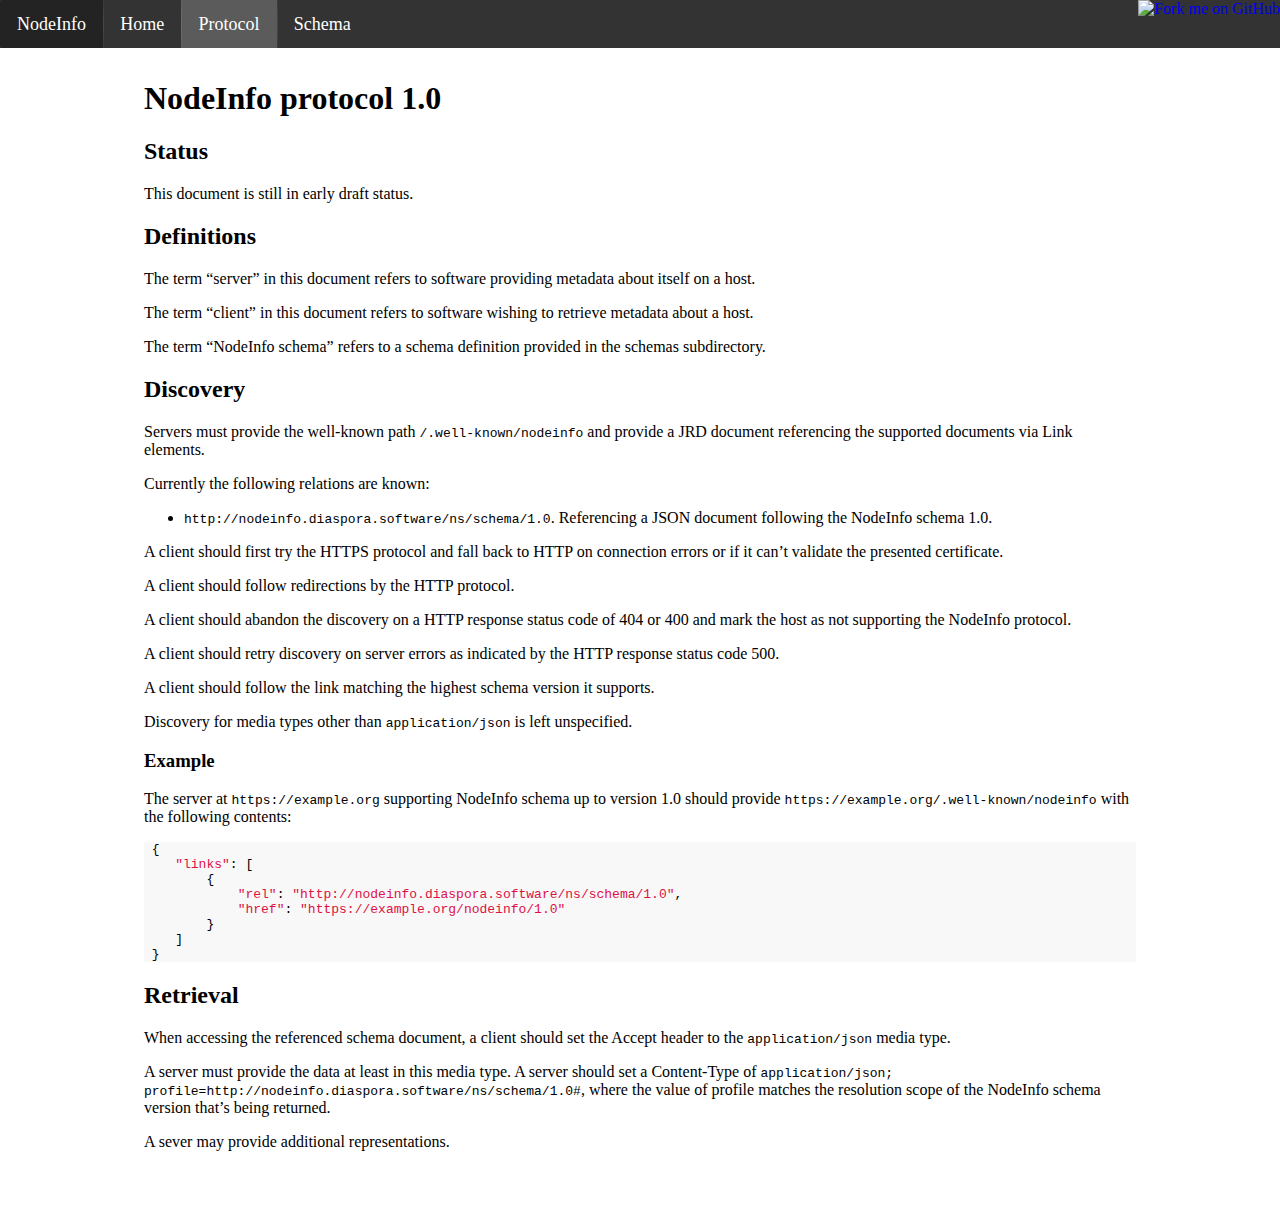
==== commit 931fe41a: "Automated commit at 2014-12-16 13:29:38 UTC by middleman-deploy 1.0.0" ====
--- a/protocol.html
+++ b/protocol.html
@@ -1,4 +1,4 @@
-<!DOCTYPE html><html><head><meta charset="utf-8" /><meta content="IE=edge,chrome=1" http-equiv="X-UA-Compatible" /><title>NodeInfo</title><link href="/stylesheets/all.css" rel="stylesheet" type="text/css" /><script src="/javascripts/all.js" type="text/javascript"></script></head><body class="protocol"><div class="ui menu inverted large" id="nav"><span class="item header"> NodeInfo</span><a class="item " href="/">Home</a><a class="item active" href="/protocol.html">Protocol</a><a class="item " href="/schema.html">Schema</a></div><div class="ui segment basic" id="main"><h1>NodeInfo protocol 1.0</h1>
+<!DOCTYPE html><html><head><meta charset="utf-8" /><meta content="IE=edge,chrome=1" http-equiv="X-UA-Compatible" /><title>NodeInfo</title><link href="/stylesheets/all.css" rel="stylesheet" type="text/css" /><script src="/javascripts/all.js" type="text/javascript"></script></head><body class="protocol"><div class="ui menu inverted large" id="nav"><span class="item header"> NodeInfo</span><a class="item " href="/">Home</a><a class="item active" href="/protocol.html">Protocol</a><a class="item " href="/schema.html">Schema</a></div><a href="https://github.com/jhass/nodeinfo" id="forkme"><img alt="Fork me on GitHub" data-canonical-src="https://s3.amazonaws.com/github/ribbons/forkme_right_darkblue_121621.png" src="https://camo.githubusercontent.com/38ef81f8aca64bb9a64448d0d70f1308ef5341ab/68747470733a2f2f73332e616d617a6f6e6177732e636f6d2f6769746875622f726962626f6e732f666f726b6d655f72696768745f6461726b626c75655f3132313632312e706e67" /></a><div class="ui segment basic" id="main"><h1>NodeInfo protocol 1.0</h1>
 
 <h2>Status</h2>
 
--- a/stylesheets/all.css
+++ b/stylesheets/all.css
@@ -13,4 +13,4 @@
 
 /*******************************
              Icon
-*******************************/@font-face{font-family:'Icons';src:url("/semantic-ui/icons.eot.");src:url("/semantic-ui/icons.eot?#iefix.") format("embedded-opentype"),url("/semantic-ui/icons.svg#icons.") format("svg"),url("/semantic-ui/icons.woff.") format("woff"),url("/semantic-ui/icons.ttf.") format("truetype");font-style:normal;font-weight:normal;font-variant:normal;text-decoration:inherit;text-transform:none}i.icon{display:inline-block;opacity:0.75;margin:0em 0.25em 0em 0em;width:1.23em;height:1em;font-family:'Icons';font-style:normal;line-height:1;font-weight:normal;text-decoration:inherit;text-align:center;speak:none;-webkit-box-sizing:border-box;-moz-box-sizing:border-box;-ms-box-sizing:border-box;box-sizing:border-box}i.icon.left:before{content:"\f060"}i.icon.right:before{content:"\f061"}i.icon.add.sign.box:before{content:"\f0fe"}i.icon.add.sign:before{content:"\f055"}i.icon.add:before{content:"\f067"}i.icon.adjust:before{content:"\f042"}i.icon.adn:before{content:"\f170"}i.icon.align.center:before{content:"\f037"}i.icon.align.justify:before{content:"\f039"}i.icon.align.left:before{content:"\f036"}i.icon.align.right:before{content:"\f038"}i.icon.ambulance:before{content:"\f0f9"}i.icon.anchor:before{content:"\f13d"}i.icon.android:before{content:"\f17b"}i.icon.angle.down:before{content:"\f107"}i.icon.angle.left:before{content:"\f104"}i.icon.angle.right:before{content:"\f105"}i.icon.angle.up:before{content:"\f106"}i.icon.apple:before{content:"\f179"}i.icon.archive:before{content:"\f187"}i.icon.arrow.down:before{content:"\f078"}i.icon.arrow.left:before{content:"\f053"}i.icon.arrow.right:before{content:"\f054"}i.icon.arrow.sign.down:before{content:"\f13a"}i.icon.arrow.sign.left:before{content:"\f137"}i.icon.arrow.sign.right:before{content:"\f138"}i.icon.arrow.sign.up:before{content:"\f139"}i.icon.arrow.up:before{content:"\f077"}i.icon.asterisk:before{content:"\f069"}i.icon.attachment:before{content:"\f0c6"}i.icon.attention:before{content:"\f06a"}i.icon.backward:before{content:"\f04a"}i.icon.ban.circle:before{content:"\f05e"}i.icon.bar.chart:before{content:"\f080"}i.icon.barcode:before{content:"\f02a"}i.icon.beer:before{content:"\f0fc"}i.icon.bell.outline:before{content:"\f0a2"}i.icon.bell:before{content:"\f0f3"}i.icon.bitbucket.sign:before{content:"\f172"}i.icon.bitbucket:before{content:"\f171"}i.icon.bitcoin:before{content:"\f15a"}i.icon.bold:before{content:"\f032"}i.icon.bolt:before{content:"\f0e7"}i.icon.book:before{content:"\f02d"}i.icon.bookmark.empty:before{content:"\f097"}i.icon.bookmark:before{content:"\f02e"}i.icon.box.arrow.down:before{content:"\f150"}i.icon.box.arrow.right:before{content:"\f152"}i.icon.box.arrow.up:before{content:"\f151"}i.icon.briefcase:before{content:"\f0b1"}i.icon.browser:before{content:"\f022"}i.icon.bug:before{content:"\f188"}i.icon.building:before{content:"\f0f7"}i.icon.bullhorn:before{content:"\f0a1"}i.icon.bullseye:before{content:"\f140"}i.icon.calendar.empty:before{content:"\f133"}i.icon.calendar:before{content:"\f073"}i.icon.camera.retro:before{content:"\f083"}i.icon.camera:before{content:"\f030"}i.icon.triangle.down:before{content:"\f0d7"}i.icon.triangle.left:before{content:"\f0d9"}i.icon.triangle.right:before{content:"\f0da"}i.icon.triangle.up:before{content:"\f0d8"}i.icon.cart:before{content:"\f07a"}i.icon.certificate:before{content:"\f0a3"}i.icon.chat.outline:before{content:"\f0e6"}i.icon.chat:before{content:"\f086"}i.icon.checkbox.empty:before{content:"\f096"}i.icon.checkbox.minus:before{content:"\f147"}i.icon.checked.checkbox:before{content:"\f046"}i.icon.checkmark.sign:before{content:"\f14a"}i.icon.checkmark:before{content:"\f00c"}i.icon.circle.blank:before{content:"\f10c"}i.icon.circle.down:before{content:"\f0ab"}i.icon.circle.left:before{content:"\f0a8"}i.icon.circle.right:before{content:"\f0a9"}i.icon.circle.up:before{content:"\f0aa"}i.icon.circle:before{content:"\f111"}i.icon.cloud.download:before{content:"\f0ed"}i.icon.cloud.upload:before{content:"\f0ee"}i.icon.cloud:before{content:"\f0c2"}i.icon.code.fork:before{content:"\f126"}i.icon.code:before{content:"\f121"}i.icon.coffee:before{content:"\f0f4"}i.icon.collapse:before{content:"\f117"}i.icon.comment.outline:before{content:"\f0e5"}i.icon.comment:before{content:"\f075"}i.icon.copy:before{content:"\f0c5"}i.icon.crop:before{content:"\f125"}i.icon.css3:before{content:"\f13c"}i.icon.cut:before{content:"\f0c4"}i.icon.dashboard:before{content:"\f0e4"}i.icon.desktop:before{content:"\f108"}i.icon.doctor:before{content:"\f0f0"}i.icon.dollar:before{content:"\f155"}i.icon.double.angle.down:before{content:"\f103"}i.icon.double.angle.left:before{content:"\f100"}i.icon.double.angle.right:before{content:"\f101"}i.icon.double.angle.up:before{content:"\f102"}i.icon.down:before{content:"\f063"}i.icon.download.disk:before{content:"\f019"}i.icon.download:before{content:"\f01a"}i.icon.dribbble:before{content:"\f17d"}i.icon.dropbox:before{content:"\f16b"}i.icon.edit.sign:before{content:"\f14b"}i.icon.edit:before{content:"\f044"}i.icon.eject:before{content:"\f052"}i.icon.ellipsis.horizontal:before{content:"\f141"}i.icon.ellipsis.vertical:before{content:"\f142"}i.icon.eraser:before{content:"\f12d"}i.icon.euro:before{content:"\f153"}i.icon.exchange:before{content:"\f0ec"}i.icon.exclamation:before{content:"\f12a"}i.icon.expand:before{content:"\f116"}i.icon.external.url.sign:before{content:"\f14c"}i.icon.external.url:before{content:"\f08e"}i.icon.facebook.sign:before{content:"\f082"}i.icon.facebook:before{content:"\f09a"}i.icon.facetime.video:before{content:"\f03d"}i.icon.fast.backward:before{content:"\f049"}i.icon.fast.forward:before{content:"\f050"}i.icon.female:before{content:"\f182"}i.icon.fighter.jet:before{content:"\f0fb"}i.icon.file.outline:before{content:"\f016"}i.icon.file.text.outline:before{content:"\f0f6"}i.icon.file.text:before{content:"\f15c"}i.icon.file:before{content:"\f15b"}i.icon.filter:before{content:"\f0b0"}i.icon.fire.extinguisher:before{content:"\f134"}i.icon.fire:before{content:"\f06d"}i.icon.flag.checkered:before{content:"\f11e"}i.icon.flag.empty:before{content:"\f11d"}i.icon.flag:before{content:"\f024"}i.icon.flickr:before{content:"\f16e"}i.icon.folder.open.outline:before{content:"\f115"}i.icon.folder.open:before{content:"\f07c"}i.icon.folder.outline:before{content:"\f114"}i.icon.folder:before{content:"\f07b"}i.icon.font:before{content:"\f031"}i.icon.food:before{content:"\f0f5"}i.icon.forward.mail:before{content:"\f064"}i.icon.forward:before{content:"\f04e"}i.icon.foursquare:before{content:"\f180"}i.icon.frown:before{content:"\f119"}i.icon.fullscreen:before{content:"\f0b2"}i.icon.gamepad:before{content:"\f11b"}i.icon.gift:before{content:"\f06b"}i.icon.github.alternate:before{content:"\f09b"}i.icon.github.sign:before{content:"\f092"}i.icon.github:before{content:"\f113"}i.icon.gittip:before{content:"\f184"}i.icon.glass:before{content:"\f000"}i.icon.globe:before{content:"\f0ac"}i.icon.google.plus.sign:before{content:"\f0d4"}i.icon.google.plus:before{content:"\f0d5"}i.icon.h.sign:before{content:"\f0fd"}i.icon.hand.down:before{content:"\f0a7"}i.icon.hand.left:before{content:"\f0a5"}i.icon.hand.right:before{content:"\f0a4"}i.icon.hand.up:before{content:"\f0a6"}i.icon.hdd:before{content:"\f0a0"}i.icon.headphones:before{content:"\f025"}i.icon.heart.empty:before{content:"\f08a"}i.icon.heart:before{content:"\f004"}i.icon.help:before{content:"\f059"}i.icon.hide:before{content:"\f070"}i.icon.home:before{content:"\f015"}i.icon.hospital:before{content:"\f0f8"}i.icon.html5:before{content:"\f13b"}i.icon.inbox:before{content:"\f01c"}i.icon.indent.left:before{content:"\f03b"}i.icon.indent.right:before{content:"\f03c"}i.icon.info.letter:before{content:"\f129"}i.icon.info:before{content:"\f05a"}i.icon.instagram:before{content:"\f16d"}i.icon.italic:before{content:"\f033"}i.icon.key:before{content:"\f084"}i.icon.keyboard:before{content:"\f11c"}i.icon.lab:before{content:"\f0c3"}i.icon.laptop:before{content:"\f109"}i.icon.layout.block:before{content:"\f009"}i.icon.layout.column:before{content:"\f0db"}i.icon.layout.grid:before{content:"\f00a"}i.icon.layout.list:before{content:"\f00b"}i.icon.leaf:before{content:"\f06c"}i.icon.legal:before{content:"\f0e3"}i.icon.lemon:before{content:"\f094"}i.icon.level.down:before{content:"\f149"}i.icon.level.up:before{content:"\f148"}i.icon.lightbulb:before{content:"\f0eb"}i.icon.linkedin.sign:before{content:"\f08c"}i.icon.linkedin:before{content:"\f0e1"}i.icon.linux:before{content:"\f17c"}i.icon.list.ordered:before{content:"\f0cb"}i.icon.list.unordered:before{content:"\f0ca"}i.icon.list:before{content:"\f03a"}i.icon.loading:before{content:"\f110"}i.icon.location:before{content:"\f124"}i.icon.lock:before{content:"\f023"}i.icon.long.arrow.down:before{content:"\f175"}i.icon.long.arrow.left:before{content:"\f177"}i.icon.long.arrow.right:before{content:"\f178"}i.icon.long.arrow.up:before{content:"\f176"}i.icon.magic:before{content:"\f0d0"}i.icon.magnet:before{content:"\f076"}i.icon.mail.outline:before{content:"\f003"}i.icon.mail.reply:before{content:"\f112"}i.icon.mail:before{content:"\f0e0"}i.icon.male:before{content:"\f183"}i.icon.map.marker:before{content:"\f041"}i.icon.map:before{content:"\f14e"}i.icon.maxcdn:before{content:"\f136"}i.icon.medkit:before{content:"\f0fa"}i.icon.meh:before{content:"\f11a"}i.icon.minus.sign.alternate:before{content:"\f146"}i.icon.minus.sign:before{content:"\f056"}i.icon.minus:before{content:"\f068"}i.icon.mobile:before{content:"\f10b"}i.icon.money:before{content:"\f0d6"}i.icon.moon:before{content:"\f186"}i.icon.move:before{content:"\f047"}i.icon.music:before{content:"\f001"}i.icon.mute:before{content:"\f131"}i.icon.off:before{content:"\f011"}i.icon.ok.circle:before{content:"\f05d"}i.icon.ok.sign:before{content:"\f058"}i.icon.paste:before{content:"\f0ea"}i.icon.pause:before{content:"\f04c"}i.icon.payment:before{content:"\f09d"}i.icon.pencil:before{content:"\f040"}i.icon.phone.sign:before{content:"\f098"}i.icon.phone:before{content:"\f095"}i.icon.photo:before{content:"\f03e"}i.icon.pin:before{content:"\f08d"}i.icon.pinterest.sign:before{content:"\f0d3"}i.icon.pinterest:before{content:"\f0d2"}i.icon.plane:before{content:"\f072"}i.icon.play.circle:before{content:"\f01d"}i.icon.play.sign:before{content:"\f144"}i.icon.play:before{content:"\f04b"}i.icon.pound:before{content:"\f154"}i.icon.print:before{content:"\f02f"}i.icon.puzzle.piece:before{content:"\f12e"}i.icon.qr.code:before{content:"\f029"}i.icon.question:before{content:"\f128"}i.icon.quote.left:before{content:"\f10d"}i.icon.quote.right:before{content:"\f10e"}i.icon.refresh:before{content:"\f021"}i.icon.remove.circle:before{content:"\f05c"}i.icon.remove.sign:before{content:"\f057"}i.icon.remove:before{content:"\f00d"}i.icon.renren:before{content:"\f18b"}i.icon.reorder:before{content:"\f0c9"}i.icon.repeat:before{content:"\f01e"}i.icon.reply.all.mail:before{content:"\f122"}i.icon.resize.full:before{content:"\f065"}i.icon.resize.horizontal:before{content:"\f07e"}i.icon.resize.small:before{content:"\f066"}i.icon.resize.vertical:before{content:"\f07d"}i.icon.retweet:before{content:"\f079"}i.icon.road:before{content:"\f018"}i.icon.rocket:before{content:"\f135"}i.icon.rss.sign:before{content:"\f143"}i.icon.rss:before{content:"\f09e"}i.icon.rupee:before{content:"\f156"}i.icon.save:before{content:"\f0c7"}i.icon.screenshot:before{content:"\f05b"}i.icon.search:before{content:"\f002"}i.icon.setting:before{content:"\f013"}i.icon.settings:before{content:"\f085"}i.icon.share.sign:before{content:"\f14d"}i.icon.share:before{content:"\f045"}i.icon.shield:before{content:"\f132"}i.icon.shuffle:before{content:"\f074"}i.icon.sign.in:before{content:"\f090"}i.icon.sign.out:before{content:"\f08b"}i.icon.sign:before{content:"\f0c8"}i.icon.signal:before{content:"\f012"}i.icon.sitemap:before{content:"\f0e8"}i.icon.skype:before{content:"\f17e"}i.icon.smile:before{content:"\f118"}i.icon.sort.ascending:before{content:"\f0de"}i.icon.sort.descending:before{content:"\f0dd"}i.icon.sort.alphabet.descending:before{content:"\f15e"}i.icon.sort.alphabet:before{content:"\f15d"}i.icon.sort.attributes.descending:before{content:"\f161"}i.icon.sort.attributes:before{content:"\f160"}i.icon.sort.order.descending:before{content:"\f163"}i.icon.sort.order:before{content:"\f162"}i.icon.sort:before{content:"\f0dc"}i.icon.stackexchange:before{content:"\f16c"}i.icon.star.empty:before{content:"\f006"}i.icon.star.half.empty:before{content:"\f123"}i.icon.star.half.full:before,i.icon.star.half:before{content:"\f089"}i.icon.star:before{content:"\f005"}i.icon.step.backward:before{content:"\f048"}i.icon.step.forward:before{content:"\f051"}i.icon.stethoscope:before{content:"\f0f1"}i.icon.stop:before{content:"\f04d"}i.icon.strikethrough:before{content:"\f0cc"}i.icon.subscript:before{content:"\f12c"}i.icon.suitcase:before{content:"\f0f2"}i.icon.sun:before{content:"\f185"}i.icon.superscript:before{content:"\f12b"}i.icon.table:before{content:"\f0ce"}i.icon.tablet:before{content:"\f10a"}i.icon.tag:before{content:"\f02b"}i.icon.tags:before{content:"\f02c"}i.icon.tasks:before{content:"\f0ae"}i.icon.terminal:before{content:"\f120"}i.icon.text.height:before{content:"\f034"}i.icon.text.width:before{content:"\f035"}i.icon.thumbs.down.outline:before{content:"\f088"}i.icon.thumbs.down:before{content:"\f165"}i.icon.thumbs.up.outline:before{content:"\f087"}i.icon.thumbs.up:before{content:"\f164"}i.icon.ticket:before{content:"\f145"}i.icon.time:before{content:"\f017"}i.icon.tint:before{content:"\f043"}i.icon.trash:before{content:"\f014"}i.icon.trello:before{content:"\f181"}i.icon.trophy:before{content:"\f091"}i.icon.truck:before{content:"\f0d1"}i.icon.tumblr.sign:before{content:"\f174"}i.icon.tumblr:before{content:"\f173"}i.icon.twitter.sign:before{content:"\f081"}i.icon.twitter:before{content:"\f099"}i.icon.umbrella:before{content:"\f0e9"}i.icon.underline:before{content:"\f0cd"}i.icon.undo:before{content:"\f0e2"}i.icon.unhide:before{content:"\f06e"}i.icon.unlink:before{content:"\f127"}i.icon.unlock.alternate:before{content:"\f13e"}i.icon.unlock:before{content:"\f09c"}i.icon.unmute:before{content:"\f130"}i.icon.up:before{content:"\f062"}i.icon.upload.disk:before{content:"\f093"}i.icon.upload:before{content:"\f01b"}i.icon.url:before{content:"\f0c1"}i.icon.user:before{content:"\f007"}i.icon.users:before{content:"\f0c0"}i.icon.video:before{content:"\f008"}i.icon.vk:before{content:"\f189"}i.icon.volume.down:before{content:"\f027"}i.icon.volume.off:before{content:"\f026"}i.icon.volume.up:before{content:"\f028"}i.icon.warning:before{content:"\f071"}i.icon.weibo:before{content:"\f18a"}i.icon.windows:before{content:"\f17a"}i.icon.won:before{content:"\f159"}i.icon.wrench:before{content:"\f0ad"}i.icon.xing.sign:before{content:"\f169"}i.icon.xing:before{content:"\f168"}i.icon.yen:before{content:"\f157"}i.icon.youtube.play:before{content:"\f16a"}i.icon.youtube.sign:before{content:"\f166"}i.icon.youtube:before{content:"\f167"}i.icon.yuan:before{content:"\f158"}i.icon.zoom.in:before{content:"\f00e"}i.icon.zoom.out:before{content:"\f010"}i.icon.check:before{content:"\f00c"}i.icon.close:before{content:"\f00d"}i.icon.delete:before{content:"\f00d"}i.icon.like:before{content:"\f004"}i.icon.plus:before{content:"\f067"}i.icon.signup:before{content:"\f044"}i.icon.star{width:auto;margin:0em}i.icon.left{width:auto;margin:0em 0.5em 0em 0em}i.icon.search,i.icon.right{width:auto;margin:0em 0em 0em 0.5em}i.icon.loading{-webkit-animation:icon-loading 2s linear infinite;-ms-animation:icon-loading 2s linear infinite;animation:icon-loading 2s linear infinite}@keyframes icon-loading{from{-webkit-transform:rotate(0deg);-ms-transform:rotate(0deg);transform:rotate(0deg)}to{-webkit-transform:rotate(360deg);-ms-transform:rotate(360deg);transform:rotate(360deg)}}@-webkit-keyframes icon-loading{from{-webkit-transform:rotate(0deg);transform:rotate(0deg)}to{-webkit-transform:rotate(360deg);transform:rotate(360deg)}}@-ms-keyframes icon-loading{from{-ms-transform:rotate(0deg);transform:rotate(0deg)}to{-ms-transform:rotate(360deg);transform:rotate(360deg)}}i.icon.hover{opacity:1}i.icon.active{opacity:1}i.emphasized.icon{opacity:1}i.icon.disabled{opacity:0.3}i.link.icon{cursor:pointer;opacity:0.7;-webkit-transition:opacity 0.3s ease-out;transition:opacity 0.3s ease-out}i.link.icon:hover{opacity:1 !important}i.circular.icon{border-radius:500em !important;padding:0.5em 0.35em !important;-webkit-box-shadow:0em 0em 0em 0.1em rgba(0,0,0,0.1) inset;box-shadow:0em 0em 0em 0.1em rgba(0,0,0,0.1) inset;line-height:1 !important;width:2em !important;height:2em !important}i.circular.inverted.icon{border:none;-webkit-box-shadow:none;box-shadow:none}i.flipped.icon,i.horizontally.flipped.icon{-webkit-transform:scale(-1, 1);-ms-transform:scale(-1, 1);transform:scale(-1, 1)}i.vertically.flipped.icon{-webkit-transform:scale(1, -1);-ms-transform:scale(1, -1);transform:scale(1, -1)}i.rotated.icon,i.right.rotated.icon,i.clockwise.rotated.icon{-webkit-transform:rotate(90deg);-ms-transform:rotate(90deg);transform:rotate(90deg)}i.left.rotated.icon,i.counterclockwise.rotated.icon{-webkit-transform:rotate(-90deg);-ms-transform:rotate(-90deg);transform:rotate(-90deg)}i.square.icon{width:2em;height:2em;padding:0.5em 0.35em !important;-webkit-box-shadow:0em 0em 0em 0.1em rgba(0,0,0,0.1) inset;box-shadow:0em 0em 0em 0.1em rgba(0,0,0,0.1) inset;vertical-align:baseline}i.square.inverted.icon{border:none;-webkit-box-shadow:none;box-shadow:none}i.inverted.icon{background-color:#222222;color:#FFFFFF;-moz-osx-font-smoothing:grayscale}i.blue.icon{color:#6ECFF5 !important}i.black.icon{color:#5C6166 !important}i.green.icon{color:#A1CF64 !important}i.red.icon{color:#D95C5C !important}i.purple.icon{color:#564F8A !important}i.orange.icon{color:#F05940 !important}i.teal.icon{color:#00B5AD !important}i.inverted.black.icon{background-color:#5C6166 !important;color:#FFFFFF !important}i.inverted.blue.icon{background-color:#6ECFF5 !important;color:#FFFFFF !important}i.inverted.green.icon{background-color:#A1CF64 !important;color:#FFFFFF !important}i.inverted.red.icon{background-color:#D95C5C !important;color:#FFFFFF !important}i.inverted.purple.icon{background-color:#564F8A !important;color:#FFFFFF !important}i.inverted.orange.icon{background-color:#F05940 !important;color:#FFFFFF !important}i.inverted.teal.icon{background-color:#00B5AD !important;color:#FFFFFF !important}i.small.icon{font-size:0.875em}i.icon{font-size:1em}i.large.icon{font-size:1.5em;vertical-align:middle}i.big.icon{font-size:2em;vertical-align:middle}i.huge.icon{font-size:4em;vertical-align:middle}i.massive.icon{font-size:8em;vertical-align:middle}.ui.image{position:relative;display:inline-block;vertical-align:middle;max-width:100%;background-color:rgba(0,0,0,0.05)}img.ui.image{display:block;background:none}.ui.image img{display:block;max-width:100%;height:auto}.ui.disabled.image{cursor:default;opacity:0.3}.ui.rounded.images .image,.ui.rounded.images img,.ui.rounded.image img,.ui.rounded.image{border-radius:0.3125em}.ui.circular.images .image,.ui.circular.images img,.ui.circular.image img,.ui.circular.image{border-radius:500rem}.ui.fluid.images,.ui.fluid.image,.ui.fluid.images img,.ui.fluid.image img{display:block;width:100%}.ui.avatar.images .image,.ui.avatar.images img,.ui.avatar.image img,.ui.avatar.image{margin-right:0.5em;display:inline-block;width:2em;height:2em;border-radius:500rem}.ui.floated.image,.ui.floated.images{float:left;margin-right:1em;margin-bottom:1em}.ui.right.floated.images,.ui.right.floated.image{float:right;margin-bottom:1em;margin-left:1em}.ui.tiny.images .image,.ui.tiny.images img,.ui.tiny.image{width:20px;font-size:0.7rem}.ui.mini.images .image,.ui.mini.images img,.ui.mini.image{width:35px;font-size:0.8rem}.ui.small.images .image,.ui.small.images img,.ui.small.image{width:80px;font-size:0.9rem}.ui.medium.images .image,.ui.medium.images img,.ui.medium.image{width:300px;font-size:1rem}.ui.large.images .image,.ui.large.images img,.ui.large.image{width:450px;font-size:1.1rem}.ui.huge.images .image,.ui.huge.images img,.ui.huge.image{width:600px;font-size:1.2rem}.ui.images{font-size:0em;margin:0em -0.25rem 0rem}.ui.images .image,.ui.images img{display:inline-block;margin:0em 0.25em 0.5em}.ui.input{display:inline-block;position:relative;color:rgba(0,0,0,0.7)}.ui.input input{width:100%;font-family:"Helvetica Neue", "Helvetica", Arial;margin:0em;padding:0.65em 1em;font-size:1em;background-color:#FFFFFF;border:1px solid rgba(0,0,0,0.15);outline:none;color:rgba(0,0,0,0.7);border-radius:0.3125em;-webkit-transition:background-color 0.3s ease-out, -webkit-box-shadow 0.2s ease, border-color 0.2s ease;transition:background-color 0.3s ease-out, box-shadow 0.2s ease, border-color 0.2s ease;-webkit-tap-highlight-color:rgba(255,255,255,0);-webkit-box-sizing:border-box;-moz-box-sizing:border-box;-ms-box-sizing:border-box;box-sizing:border-box}.ui.input::-webkit-input-placeholder{color:#BBBBBB}.ui.input::-moz-placeholder{color:#BBBBBB}.ui.input input:active,.ui.input.down input{border-color:rgba(0,0,0,0.3);background-color:#FAFAFA}.ui.loading.input>.icon{background:url("/images/semantic-ui/loader-mini.gif") no-repeat 50% 50%}.ui.loading.input>.icon:before,.ui.loading.input>.icon:after{display:none}.ui.input.focus input,.ui.input input:focus{border-color:rgba(0,0,0,0.2);color:rgba(0,0,0,0.85)}.ui.input.focus input input::-webkit-input-placeholder,.ui.input input:focus input::-webkit-input-placeholder{color:#AAAAAA}.ui.input.focus input input::-moz-placeholder,.ui.input input:focus input::-moz-placeholder{color:#AAAAAA}.ui.input.error input{background-color:#FFFAFA;border-color:#E7BEBE;color:#D95C5C}.ui.input.error input ::-webkit-input-placeholder{color:rgba(255,80,80,0.4)}.ui.input.error input ::-moz-placeholder{color:rgba(255,80,80,0.4)}.ui.input.error input :focus::-webkit-input-placeholder{color:rgba(255,80,80,0.7)}.ui.input.error input :focus::-moz-placeholder{color:rgba(255,80,80,0.7)}.ui.transparent.input input{border:none;background-color:transparent}.ui.icon.input>.icon{cursor:default;position:absolute;opacity:0.5;top:0px;right:0px;margin:0em;width:2.6em;height:100%;padding-top:0.82em;text-align:center;border-radius:0em 0.3125em 0.3125em 0em;-webkit-box-sizing:border-box;-moz-box-sizing:border-box;-ms-box-sizing:border-box;box-sizing:border-box;-webkit-transition:opacity 0.3s ease-out;transition:opacity 0.3s ease-out}.ui.icon.input>.link.icon{cursor:pointer}.ui.icon.input input{padding-right:3em !important}.ui.icon.input>.circular.icon{top:0.35em;right:0.5em}.ui.left.icon.input>.icon{right:auto;left:1px;border-radius:0.3125em 0em 0em 0.3125em}.ui.left.icon.input>.circular.icon{right:auto;left:0.5em}.ui.left.icon.input>input{padding-left:3em !important;padding-right:1.2em !important}.ui.icon.input>input:focus ~ .icon{opacity:1}.ui.labeled.input .corner.label{font-size:0.7em;border-radius:0 0.3125em}.ui.labeled.input .left.corner.label{border-radius:0.3125em 0}.ui.labeled.input input{padding-right:2.5em !important}.ui.labeled.icon.input:not(.left)>input{padding-right:3.25em !important}.ui.labeled.icon.input:not(.left)>.icon{margin-right:1.25em}.ui.action.input{display:table}.ui.action.input>input{display:table-cell;border-top-right-radius:0px !important;border-bottom-right-radius:0px !important;border-right:none}.ui.action.input>.button,.ui.action.input>.buttons{display:table-cell;border-top-left-radius:0px;border-bottom-left-radius:0px;white-space:nowrap}.ui.action.input>.button>.icon,.ui.action.input>.buttons>.button>.icon{display:inline;vertical-align:top}.ui.fluid.action.input{display:table;width:100%}.ui.fluid.action.input>.button{width:0.01%}.ui.fluid.input{display:block}.ui.mini.input{font-size:0.8125em}.ui.small.input{font-size:0.875em}.ui.input{font-size:1em}.ui.large.input{font-size:1.125em}.ui.big.input{font-size:1.25em}.ui.huge.input{font-size:1.375em}.ui.massive.input{font-size:1.5em}.ui.label{display:inline-block;vertical-align:middle;margin:-0.25em 0.25em 0em;background-color:#E8E8E8;border-color:#E8E8E8;padding:0.5em 0.8em;color:rgba(0,0,0,0.65);text-transform:uppercase;font-weight:normal;border-radius:0.325em;-webkit-box-sizing:border-box;-moz-box-sizing:border-box;-ms-box-sizing:border-box;box-sizing:border-box;-webkit-transition:background 0.1s linear;transition:background 0.1s linear}.ui.label:first-child{margin-left:0em}.ui.label:last-child{margin-right:0em}a.ui.label{cursor:pointer}.ui.label a{cursor:pointer;color:inherit;opacity:0.8;-webkit-transition:0.2s opacity ease;transition:0.2s opacity ease}.ui.label a:hover{opacity:1}.ui.label .detail{display:inline-block;margin-left:0.5em;font-weight:bold;opacity:0.8}.ui.label .icon{width:auto}.ui.label .delete.icon{cursor:pointer;margin:0em 0em 0em 0.5em;opacity:0.7;-webkit-transition:background 0.1s linear;transition:background 0.1s linear}.ui.label .delete.icon:hover{opacity:0.99}.ui.segment>.attached.label:first-child+*{margin-top:2.5em}.ui.segment>.bottom.attached.label:first-child ~ :last-child{margin-top:0em;margin-bottom:2.5em}.ui.image.label{width:auto !important;margin-top:0em;margin-bottom:0em;padding-top:0.4em;padding-bottom:0.4em;line-height:1.5em;vertical-align:baseline;text-transform:none;-webkit-box-shadow:0px 0px 0px 1px rgba(0,0,0,0.1) inset;box-shadow:0px 0px 0px 1px rgba(0,0,0,0.1) inset}.ui.image.label img{display:inline-block;height:2.25em;margin:-0.4em 0.8em -0.4em -0.8em;vertical-align:top;border-radius:0.325em 0em 0em 0.325em}.ui.label.disabled{opacity:0.5}a.ui.labels .label:hover,a.ui.label:hover{background-color:#E0E0E0;border-color:#E0E0E0;color:rgba(0,0,0,0.7)}.ui.labels a.label:hover:before,a.ui.label:hover:before{background-color:#E0E0E0;color:rgba(0,0,0,0.7)}.ui.labels.visible .label,.ui.label.visible{display:inline-block !important}.ui.labels.hidden .label,.ui.label.hidden{display:none !important}.ui.tag.labels .label,.ui.tag.label{margin-left:1em;position:relative;padding:0.33em 1.3em 0.33em 1.4em;border-radius:0px 3px 3px 0px}.ui.tag.labels .label:before,.ui.tag.label:before{position:absolute;top:0.3em;left:0.3em;content:'';margin-left:-1em;background-image:none;width:1.5em;height:1.5em;-webkit-transform:rotate(45deg);-ms-transform:rotate(45deg);transform:rotate(45deg);-webkit-transition:background 0.1s linear;transition:background 0.1s linear}.ui.tag.labels .label:after,.ui.tag.label:after{position:absolute;content:'';top:50%;left:-0.25em;margin-top:-0.3em;background-color:#FFFFFF;width:0.55em;height:0.55em;-webkit-box-shadow:0 -1px 1px 0 rgba(0,0,0,0.3);box-shadow:0 -1px 1px 0 rgba(0,0,0,0.3);border-radius:100px 100px 100px 100px}.ui.ribbon.label{position:relative;margin:0em 0.2em;left:-2rem;padding-left:2rem;border-radius:0px 4px 4px 0px;border-color:rgba(0,0,0,0.15)}.ui.ribbon.label:after{position:absolute;content:"";top:100%;left:0%;border-top:0em solid transparent;border-right-width:1em;border-right-color:inherit;border-right-style:solid;border-bottom:1em solid transparent;border-left:0em solid transparent;width:0em;height:0em}.ui.top.attached.label,.ui.attached.label{width:100%;position:absolute;margin:0em;top:0em;left:0em;padding:0.75em 1em;border-radius:4px 4px 0em 0em}.ui.bottom.attached.label{top:auto;bottom:0em;border-radius:0em 0em 4px 4px}.ui.top.left.attached.label{width:auto;margin-top:0em !important;border-radius:4px 0em 4px 0em}.ui.top.right.attached.label{width:auto;left:auto;right:0em;border-radius:0em 4px 0em 4px}.ui.bottom.left.attached.label{width:auto;top:auto;bottom:0em;border-radius:4px 0em 0em 4px}.ui.bottom.right.attached.label{top:auto;bottom:0em;left:auto;right:0em;width:auto;border-radius:0px 4px 0px 4px}.ui.corner.label{background-color:transparent;position:absolute;top:0em;right:0em;z-index:10;margin:0em;width:3em;height:3em;padding:0em;text-align:center;-webkit-transition:color 0.2s ease;transition:color 0.2s ease}.ui.corner.label:after{position:absolute;content:"";right:0em;top:0em;z-index:-1;width:0em;height:0em;border-top:0em solid transparent;border-right:3em solid transparent;border-bottom:3em solid transparent;border-left:0em solid transparent;border-right-color:inherit;-webkit-transition:border-color 0.2s ease;transition:border-color 0.2s ease}.ui.corner.label .icon{font-size:0.875em;margin:0.5em 0em 0em 1.25em}.ui.corner.label .text{display:inline-block;font-weight:bold;margin:0.5em 0em 0em 1em;width:2.5em;font-size:0.875em;text-align:center;-webkit-transform:rotate(45deg);-ms-transform:rotate(45deg);transform:rotate(45deg)}.ui.rounded.image>.ui.corner.label,.ui.input>.ui.corner.label,.ui.segment>.ui.corner.label{overflow:hidden}.ui.segment>.ui.corner.label{top:-1px;right:-1px}.ui.segment>.ui.left.corner.label{right:auto;left:-1px}.ui.input>.ui.corner.label{top:1px;right:1px}.ui.input>.ui.right.corner.label{right:auto;left:1px}.ui.left.corner.label,.ui.left.corner.label:after{right:auto;left:0em}.ui.left.corner.label:after{border-top:3em solid transparent;border-right:3em solid transparent;border-bottom:0em solid transparent;border-left:0em solid transparent;border-top-color:inherit}.ui.left.corner.label .icon{margin:0.5em 0em 0em -1em}.ui.left.corner.label .text{margin:0.5em 0em 0em -1em;-webkit-transform:rotate(-45deg);-ms-transform:rotate(-45deg);transform:rotate(-45deg)}.ui.corner.label:hover{background-color:transparent}.ui.label.fluid,.ui.fluid.labels>.label{width:100%;-webkit-box-sizing:border-box;-moz-box-sizing:border-box;-ms-box-sizing:border-box;box-sizing:border-box}.ui.inverted.labels .label,.ui.inverted.label{color:#FFFFFF !important}.ui.black.labels .label,.ui.black.label{background-color:#5C6166 !important;border-color:#5C6166 !important;color:#FFFFFF !important}.ui.labels .black.label:before,.ui.black.labels .label:before,.ui.black.label:before{background-color:#5C6166 !important}a.ui.black.labels .label:hover,a.ui.black.label:hover{background-color:#333333 !important;border-color:#333333 !important}.ui.labels a.black.label:hover:before,.ui.black.labels a.label:hover:before,a.ui.black.label:hover:before{background-color:#333333 !important}.ui.black.corner.label,.ui.black.corner.label:hover{background-color:transparent !important}.ui.black.ribbon.label{border-color:#333333 !important}.ui.green.labels .label,.ui.green.label{background-color:#A1CF64 !important;border-color:#A1CF64 !important;color:#FFFFFF !important}.ui.labels .green.label:before,.ui.green.labels .label:before,.ui.green.label:before{background-color:#A1CF64 !important}a.ui.green.labels .label:hover,a.ui.green.label:hover{background-color:#89B84C !important;border-color:#89B84C !important}.ui.labels a.green.label:hover:before,.ui.green.labels a.label:hover:before,a.ui.green.label:hover:before{background-color:#89B84C !important}.ui.green.corner.label,.ui.green.corner.label:hover{background-color:transparent !important}.ui.green.ribbon.label{border-color:#89B84C !important}.ui.red.labels .label,.ui.red.label{background-color:#D95C5C !important;border-color:#D95C5C !important;color:#FFFFFF !important}.ui.labels .red.label:before,.ui.red.labels .label:before,.ui.red.label:before{background-color:#D95C5C !important}.ui.red.corner.label,.ui.red.corner.label:hover{background-color:transparent !important}a.ui.red.labels .label:hover,a.ui.red.label:hover{background-color:#DE3859 !important;border-color:#DE3859 !important;color:#FFFFFF !important}.ui.labels a.red.label:hover:before,.ui.red.labels a.label:hover:before,a.ui.red.label:hover:before{background-color:#DE3859 !important}.ui.red.ribbon.label{border-color:#DE3859 !important}.ui.blue.labels .label,.ui.blue.label{background-color:#6ECFF5 !important;border-color:#6ECFF5 !important;color:#FFFFFF !important}.ui.labels .blue.label:before,.ui.blue.labels .label:before,.ui.blue.label:before{background-color:#6ECFF5 !important}a.ui.blue.labels .label:hover,.ui.blue.labels a.label:hover,a.ui.blue.label:hover{background-color:#1AB8F3 !important;border-color:#1AB8F3 !important;color:#FFFFFF !important}.ui.labels a.blue.label:hover:before,.ui.blue.labels a.label:hover:before,a.ui.blue.label:hover:before{background-color:#1AB8F3 !important}.ui.blue.corner.label,.ui.blue.corner.label:hover{background-color:transparent !important}.ui.blue.ribbon.label{border-color:#1AB8F3 !important}.ui.purple.labels .label,.ui.purple.label{background-color:#564F8A !important;border-color:#564F8A !important;color:#FFFFFF !important}.ui.labels .purple.label:before,.ui.purple.labels .label:before,.ui.purple.label:before{background-color:#564F8A !important}a.ui.purple.labels .label:hover,.ui.purple.labels a.label:hover,a.ui.purple.label:hover{background-color:#3E3773 !important;border-color:#3E3773 !important;color:#FFFFFF !important}.ui.labels a.purple.label:hover:before,.ui.purple.labels a.label:hover:before,a.ui.purple.label:hover:before{background-color:#3E3773 !important}.ui.purple.corner.label,.ui.purple.corner.label:hover{background-color:transparent !important}.ui.purple.ribbon.label{border-color:#3E3773 !important}.ui.orange.labels .label,.ui.orange.label{background-color:#F05940 !important;border-color:#F05940 !important;color:#FFFFFF !important}.ui.labels .orange.label:before,.ui.orange.labels .label:before,.ui.orange.label:before{background-color:#F05940 !important}a.ui.orange.labels .label:hover,.ui.orange.labels a.label:hover,a.ui.orange.label:hover{background-color:#FF4121 !important;border-color:#FF4121 !important;color:#FFFFFF !important}.ui.labels a.orange.label:hover:before,.ui.orange.labels a.label:hover:before,a.ui.orange.label:hover:before{background-color:#FF4121 !important}.ui.orange.corner.label,.ui.orange.corner.label:hover{background-color:transparent !important}.ui.orange.ribbon.label{border-color:#FF4121 !important}.ui.teal.labels .label,.ui.teal.label{background-color:#00B5AD !important;border-color:#00B5AD !important;color:#FFFFFF !important}.ui.labels .teal.label:before,.ui.teal.labels .label:before,.ui.teal.label:before{background-color:#00B5AD !important}a.ui.teal.labels .label:hover,.ui.teal.labels a.label:hover,a.ui.teal.label:hover{background-color:#009A93 !important;border-color:#009A93 !important;color:#FFFFFF !important}.ui.labels a.teal.label:hover:before,.ui.teal.labels a.label:hover:before,a.ui.teal.label:hover:before{background-color:#009A93 !important}.ui.teal.corner.label,.ui.teal.corner.label:hover{background-color:transparent !important}.ui.teal.ribbon.label{border-color:#009A93 !important}.ui.horizontal.labels .label,.ui.horizontal.label{margin:-0.125em 0.5em -0.125em 0em;padding:0.35em 1em;min-width:6em;text-align:center}.ui.circular.labels .label,.ui.circular.label{min-height:1em;max-height:2em;padding:0.5em !important;line-height:1em;text-align:center;border-radius:500rem}.ui.pointing.label{position:relative}.ui.attached.pointing.label{position:absolute}.ui.pointing.label:before{position:absolute;content:"";width:0.6em;height:0.6em;background-image:none;-webkit-transform:rotate(45deg);-ms-transform:rotate(45deg);transform:rotate(45deg);z-index:2;-webkit-transition:background 0.1s linear;transition:background 0.1s linear}.ui.pointing.label:before{background-color:#E8E8E8}.ui.pointing.label,.ui.pointing.above.label{margin-top:1em}.ui.pointing.label:before,.ui.pointing.above.label:before{margin-left:-0.3em;top:-0.3em;left:50%}.ui.pointing.below.label{margin-top:0em;margin-bottom:1em}.ui.pointing.below.label:before{margin-left:-0.3em;top:auto;right:auto;bottom:-0.3em;left:50%}.ui.pointing.left.label{margin-top:0em;margin-left:1em}.ui.pointing.left.label:before{margin-top:-0.3em;bottom:auto;right:auto;top:50%;left:0em}.ui.pointing.right.label{margin-top:0em;margin-right:1em}.ui.pointing.right.label:before{margin-top:-0.3em;right:-0.3em;top:50%;bottom:auto;left:auto}.ui.floating.label{position:absolute;z-index:100;top:-1em;left:100%;margin:0em 0em 0em -1.5em !important}.ui.small.labels .label,.ui.small.label{font-size:0.75rem}.ui.label{font-size:0.8125rem}.ui.large.labels .label,.ui.large.label{font-size:0.875rem}.ui.huge.labels .label,.ui.huge.label{font-size:1rem}.ui.loader{display:none;position:absolute;top:50%;left:50%;margin:0px;z-index:1000;-webkit-transform:translateX(-50%) translateY(-50%);-ms-transform:translateX(-50%) translateY(-50%);transform:translateX(-50%) translateY(-50%)}.ui.dimmer .loader{display:block}.ui.text.loader{width:auto !important;height:auto !important;text-align:center;font-style:normal}.ui.mini.text.loader{min-width:16px;padding-top:2em;font-size:0.875em}.ui.small.text.loader{min-width:24px;padding-top:2.5em;font-size:0.875em}.ui.text.loader{min-width:32px;font-size:1em;padding-top:3em}.ui.large.text.loader{min-width:64px;padding-top:5em;font-size:1.2em}.ui.loader.active,.ui.loader.visible{display:block}.ui.loader.disabled,.ui.loader.hidden{display:none}.ui.dimmer .ui.text.loader,.ui.inverted.text.loader{color:rgba(255,255,255,0.8)}.ui.inverted.dimmer .ui.text.loader{color:rgba(0,0,0,0.8)}.ui.dimmer .mini.ui.loader,.ui.inverted .mini.ui.loader{background-image:url("/images/semantic-ui/loader-mini-inverted.gif")}.ui.dimmer .small.ui.loader,.ui.inverted .small.ui.loader{background-image:url("/images/semantic-ui/loader-small-inverted.gif")}.ui.dimmer .ui.loader,.ui.inverted.loader{background-image:url("/images/semantic-ui/loader-medium-inverted.gif")}.ui.dimmer .large.ui.loader,.ui.inverted .large.ui.loader{background-image:url("/images/semantic-ui/loader-large-inverted.gif")}.ui.inverted.dimmer .ui.mini.loader,.ui.mini.loader{width:16px;height:16px;background-image:url("/images/semantic-ui/loader-mini.gif")}.ui.inverted.dimmer .ui.small.loader,.ui.small.loader{width:24px;height:24px;background-image:url("/images/semantic-ui/loader-small.gif")}.ui.inverted.dimmer .ui.loader,.ui.loader{width:32px;height:32px;background:url("/images/semantic-ui/loader-medium.gif") no-repeat;background-position:48% 0px}.ui.inverted.dimmer .ui.loader.large,.ui.loader.large{width:64px;height:64px;background-image:url("/images/semantic-ui/loader-large.gif")}.ui.inline.loader{position:static;vertical-align:middle;margin:0em;-webkit-transform:none;-ms-transform:none;transform:none}.ui.inline.loader.active,.ui.inline.loader.visible{display:inline-block}.ui.progress{border:1px solid rgba(0,0,0,0.1);width:100%;height:35px;background-color:#FAFAFA;padding:5px;border-radius:0.3125em;-webkit-box-sizing:border-box;-moz-box-sizing:border-box;-ms-box-sizing:border-box;box-sizing:border-box}.ui.progress .bar{display:inline-block;height:100%;background-color:#CCCCCC;border-radius:3px;-webkit-transition:width 1s ease-in-out, background-color 1s ease-out;transition:width 1s ease-in-out, background-color 1s ease-out}.ui.successful.progress .bar{background-color:#73E064 !important}.ui.successful.progress .bar,.ui.successful.progress .bar::after{-webkit-animation:none !important;animation:none !important}.ui.warning.progress .bar{background-color:#E96633 !important}.ui.warning.progress .bar,.ui.warning.progress .bar::after{-webkit-animation:none !important;animation:none !important}.ui.failed.progress .bar{background-color:#DF9BA4 !important}.ui.failed.progress .bar,.ui.failed.progress .bar::after{-webkit-animation:none !important;animation:none !important}.ui.active.progress .bar{position:relative}.ui.active.progress .bar::after{content:'';opacity:0;position:absolute;top:0px;left:0px;right:0px;bottom:0px;background:#FFFFFF;border-radius:3px;-webkit-animation:progress-active 2s ease-out infinite;animation:progress-active 2s ease-out infinite}@-webkit-keyframes progress-active{0%{opacity:0;width:0}50%{opacity:0.3}100%{opacity:0;width:95%}}@keyframes progress-active{0%{opacity:0;width:0}50%{opacity:0.3}100%{opacity:0;width:100%}}.ui.disabled.progress{opacity:0.35}.ui.disabled.progress .bar,.ui.disabled.progress .bar::after{-webkit-animation:none !important;animation:none !important}.ui.progress.attached{position:relative;border:none}.ui.progress.attached,.ui.progress.attached .bar{display:block;height:3px;padding:0px;overflow:hidden;border-radius:0em 0em 0.3125em 0.3125em}.ui.progress.attached .bar{border-radius:0em}.ui.progress.top.attached,.ui.progress.top.attached .bar{top:-2px;border-radius:0.3125em 0.3125em 0em 0em}.ui.progress.top.attached .bar{border-radius:0em}.ui.blue.progress .bar{background-color:#6ECFF5}.ui.black.progress .bar{background-color:#5C6166}.ui.green.progress .bar{background-color:#A1CF64}.ui.red.progress .bar{background-color:#EF4D6D}.ui.purple.progress .bar{background-color:#564F8A}.ui.teal.progress .bar{background-color:#00B5AD}.ui.progress.striped .bar{-webkit-background-size:30px 30px;background-size:30px 30px;background-image:-webkit-gradient(linear, left top, right bottom, color-stop(0.25, rgba(255,255,255,0.15)), color-stop(0.25, transparent), color-stop(0.5, transparent), color-stop(0.5, rgba(255,255,255,0.15)), color-stop(0.75, rgba(255,255,255,0.15)), color-stop(0.75, transparent), to(transparent));background-image:-webkit-linear-gradient(135deg, rgba(255,255,255,0.15) 25%, transparent 25%, transparent 50%, rgba(255,255,255,0.15) 50%, rgba(255,255,255,0.15) 75%, transparent 75%, transparent);background-image:linear-gradient(135deg, rgba(255,255,255,0.15) 25%, transparent 25%, transparent 50%, rgba(255,255,255,0.15) 50%, rgba(255,255,255,0.15) 75%, transparent 75%, transparent)}.ui.progress.active.striped .bar:after{-webkit-animation:none;-ms-animation:none;animation:none}.ui.progress.active.striped .bar{-webkit-animation:progress-striped 3s linear infinite;animation:progress-striped 3s linear infinite}@-webkit-keyframes progress-striped{0%{background-position:0px 0}100%{background-position:60px 0}}@keyframes progress-striped{0%{background-position:0px 0}100%{background-position:60px 0}}.ui.small.progress .bar{height:14px}.ui.reveal{display:inline-block;position:relative !important;z-index:2 !important;font-size:0em !important}.ui.reveal>.content{font-size:1rem !important}.ui.reveal>.visible.content{-webkit-transition:all 0.8s cubic-bezier(0.175, 0.885, 0.32, 1) 0.15s;transition:all 0.8s cubic-bezier(0.175, 0.885, 0.32, 1) 0.15s}.ui.reveal>.visible.content{position:absolute !important;top:0em !important;left:0em !important;z-index:4 !important;-webkit-transition:all 0.8s cubic-bezier(0.175, 0.885, 0.32, 1) 0.15s;transition:all 0.8s cubic-bezier(0.175, 0.885, 0.32, 1) 0.15s}.ui.reveal>.hidden.content{position:relative !important;z-index:3 !important}.ui.reveal.button{overflow:hidden}.ui.slide.reveal{position:relative !important;display:block;overflow:hidden !important;white-space:nowrap}.ui.slide.reveal>.content{display:block;float:left;-webkit-box-sizing:border-box;-moz-box-sizing:border-box;-ms-box-sizing:border-box;box-sizing:border-box;margin:0em;-webkit-transition:top 0.8s cubic-bezier(0.175, 0.885, 0.32, 1) 0.15s,left 0.8s cubic-bezier(0.175, 0.885, 0.32, 1) 0.15s,right 0.8s cubic-bezier(0.175, 0.885, 0.32, 1) 0.15s,bottom 0.8s cubic-bezier(0.175, 0.885, 0.32, 1) 0.15s;transition:top 0.8s cubic-bezier(0.175, 0.885, 0.32, 1) 0.15s,left 0.8s cubic-bezier(0.175, 0.885, 0.32, 1) 0.15s,right 0.8s cubic-bezier(0.175, 0.885, 0.32, 1) 0.15s,bottom 0.8s cubic-bezier(0.175, 0.885, 0.32, 1) 0.15s}.ui.slide.reveal>.visible.content{position:relative !important}.ui.slide.reveal>.hidden.content{position:absolute !important;left:100% !important;width:100% !important}.ui.slide.reveal:hover>.visible.content,.ui.slide.reveal:focus>.visible.content{left:-100% !important}.ui.slide.reveal:hover>.hidden.content,.ui.slide.reveal:focus>.hidden.content{left:0% !important}.ui.right.slide.reveal>.visible.content{left:0%}.ui.right.slide.reveal>.hidden.content{left:auto !important;right:100% !important}.ui.right.slide.reveal:hover>.visible.content,.ui.right.slide.reveal:focus>.visible.content{left:100% !important;right:auto !important}.ui.right.slide.reveal:hover>.hidden.content,.ui.right.slide.reveal:focus>.hidden.content{left:auto !important;right:0% !important}.ui.up.slide.reveal>.visible.content{top:0% !important;left:0% !important;right:auto !important;bottom:auto !important}.ui.up.slide.reveal>.hidden.content{top:100% !important;left:0% !important;right:auto !important;bottom:auto !important}.ui.slide.up.reveal:hover>.visible.content,.ui.slide.up.reveal:focus>.visible.content{top:-100% !important;left:0% !important}.ui.slide.up.reveal:hover>.hidden.content,.ui.slide.up.reveal:focus>.hidden.content{top:0% !important;left:0% !important}.ui.down.slide.reveal>.visible.content{top:auto !important;right:auto !important;bottom:auto !important;bottom:0% !important}.ui.down.slide.reveal>.hidden.content{top:auto !important;right:auto !important;bottom:100% !important;left:0% !important}.ui.slide.down.reveal:hover>.visible.content,.ui.slide.down.reveal:focus>.visible.content{left:0% !important;bottom:-100% !important}.ui.slide.down.reveal:hover>.hidden.content,.ui.slide.down.reveal:focus>.hidden.content{left:0% !important;bottom:0% !important}.ui.fade.reveal>.hidden.content{-webkit-transition:opacity 0.8s cubic-bezier(0.175, 0.885, 0.32, 1) 0.15s;transition:opacity 0.8s cubic-bezier(0.175, 0.885, 0.32, 1) 0.15s}.ui.fade.reveal>.hidden.content{z-index:5 !important;opacity:0}.ui.fade.reveal:hover>.hidden.content{opacity:1}.ui.move.reveal>.visible.content,.ui.move.left.reveal>.visible.content{left:auto !important;top:auto !important;bottom:auto !important;right:0% !important}.ui.move.reveal:hover>.visible.content,.ui.move.left.reveal:hover>.visible.content,.ui.move.reveal:focus>.visible.content,.ui.move.left.reveal:focus>.visible.content{right:100% !important}.ui.move.right.reveal>.visible.content{right:auto !important;top:auto !important;bottom:auto !important;left:0% !important}.ui.move.right.reveal:hover>.visible.content,.ui.move.right.reveal:focus>.visible.content{left:100% !important}.ui.move.up.reveal>.visible.content{right:auto !important;left:auto !important;top:auto !important;bottom:0% !important}.ui.move.up.reveal:hover>.visible.content,.ui.move.up.reveal:focus>.visible.content{bottom:100% !important}.ui.move.down.reveal>.visible.content{right:auto !important;left:auto !important;bottom:auto !important;top:0% !important;bottom:auto !important}.ui.move.down.reveal:hover>.visible.content,.ui.move.down.reveal:focus>.visible.content{top:100% !important}.ui.rotate.reveal>.visible.content{-webkit-transition-duration:0.8s;transition-duration:0.8s;-webkit-transform:rotate(0deg);-ms-transform:rotate(0deg);transform:rotate(0deg)}.ui.rotate.reveal>.visible.content,.ui.rotate.right.reveal>.visible.content{-webkit-transform-origin:bottom right;-ms-transform-origin:bottom right;transform-origin:bottom right}.ui.rotate.reveal:hover>.visible.content,.ui.rotate.right.reveal:hover>.visible.content,.ui.rotate.reveal:focus>.visible.content,.ui.rotate.right.reveal:focus>.visible.content{-webkit-transform:rotate(110deg);-ms-transform:rotate(110deg);transform:rotate(110deg)}.ui.rotate.left.reveal>.visible.content{-webkit-transform-origin:bottom left;-ms-transform-origin:bottom left;transform-origin:bottom left}.ui.rotate.left.reveal:hover>.visible.content,.ui.rotate.left.reveal:focus>.visible.content{-webkit-transform:rotate(-110deg);-ms-transform:rotate(-110deg);transform:rotate(-110deg)}.ui.disabled.reveal{opacity:1 !important}.ui.disabled.reveal>.content{-webkit-transition:none !important;transition:none !important}.ui.disabled.reveal:hover>.visible.content,.ui.disabled.reveal:focus>.visible.content{position:static !important;display:block !important;opacity:1 !important;top:0 !important;left:0 !important;right:auto !important;bottom:auto !important;-webkit-transform:none !important;-ms-transform:none !important;transform:none !important}.ui.disabled.reveal:hover>.hidden.content,.ui.disabled.reveal:focus>.hidden.content{display:none !important}.ui.masked.reveal{overflow:hidden}.ui.instant.reveal>.content{-webkit-transition-delay:0s !important;transition-delay:0s !important}.ui.segment{position:relative;background-color:#FFFFFF;-webkit-box-shadow:0px 0px 0px 1px rgba(0,0,0,0.1);box-shadow:0px 0px 0px 1px rgba(0,0,0,0.1);margin:1em 0em;padding:1em;border-radius:5px 5px 5px 5px;-webkit-box-sizing:border-box;-moz-box-sizing:border-box;-ms-box-sizing:border-box;box-sizing:border-box}.ui.segment:first-child{margin-top:0em}.ui.segment:last-child{margin-bottom:0em}.ui.segment:after{content:'';display:block;height:0;clear:both;visibility:hidden}.ui.vertical.segment{margin:0em;padding-left:0em;padding-right:0em;background-color:transparent;border-radius:0px;-webkit-box-shadow:0px 1px 0px rgba(0,0,0,0.1);box-shadow:0px 1px 0px rgba(0,0,0,0.1)}.ui.vertical.segment:first-child{padding-top:0em}.ui.horizontal.segment{margin:0em;padding-top:0em;padding-bottom:0em;background-color:transparent;border-radius:0px;-webkit-box-shadow:1px 0px 0px rgba(0,0,0,0.1);box-shadow:1px 0px 0px rgba(0,0,0,0.1)}.ui.horizontal.segment:first-child{padding-left:0em}.ui.pointing.menu ~ .ui.attached.segment{top:1px}.ui.page.grid.segment .ui.grid .ui.segment.column{padding-top:2rem;padding-bottom:2rem}.ui.grid.segment,.ui.grid .ui.segment.row,.ui.grid .ui.segment.column{border-radius:0em;-webkit-box-shadow:none;box-shadow:none;border:none}.ui.segment>:first-child{margin-top:0em}.ui.segment>:last-child{margin-bottom:0em}.ui.piled.segment{margin:2em 0em;-webkit-box-shadow:0px 0px 1px 1px rgba(0,0,0,0.15);-ms-box-shadow:0px 0px 1px 1px rgba(0,0,0,0.15);-o-box-shadow:0px 0px 1px 1px rgba(0,0,0,0.15);box-shadow:0px 0px 1px 1px rgba(0,0,0,0.15)}.ui.piled.segment:first-child{margin-top:0em}.ui.piled.segment:last-child{margin-bottom:0em}.ui.piled.segment:after,.ui.piled.segment:before{background-color:#FFFFFF;visibility:visible;content:"";display:block;height:100%;left:-1px;position:absolute;width:100%;-webkit-box-shadow:0px 0px 1px 1px rgba(0,0,0,0.1);box-shadow:0px 0px 1px 1px rgba(0,0,0,0.1)}.ui.piled.segment:after{-webkit-transform:rotate(1.2deg);-ms-transform:rotate(1.2deg);transform:rotate(1.2deg);top:0;z-index:-1}.ui.piled.segment:before{-webkit-transform:rotate(-1.2deg);-ms-transform:rotate(-1.2deg);transform:rotate(-1.2deg);top:0;z-index:-2}.ui.stacked.segment{padding-bottom:1.7em}.ui.stacked.segment:after,.ui.stacked.segment:before{content:'';position:absolute;bottom:-3px;left:0%;border-top:1px solid rgba(0,0,0,0.1);background-color:rgba(0,0,0,0.02);width:100%;height:5px;visibility:visible}.ui.stacked.segment:before{bottom:0px}.ui.stacked.inverted.segment:after,.ui.stacked.inverted.segment:before{background-color:rgba(255,255,255,0.1);border-top:1px solid rgba(255,255,255,0.35)}.ui.circular.segment{display:table-cell;padding:2em;text-align:center;vertical-align:middle;border-radius:500em}.ui.raised.segment{-webkit-box-shadow:0px 1px 2px 1px rgba(0,0,0,0.1);box-shadow:0px 1px 2px 1px rgba(0,0,0,0.1)}.ui.disabled.segment{opacity:0.8;color:#DDDDDD}.ui.basic.segment{position:relative;background-color:transparent;-webkit-box-shadow:none;box-shadow:none;border-radius:0px}.ui.basic.segment:first-child{padding-top:0em}.ui.basic.segment:last-child{padding-bottom:0em}.ui.fitted.segment{padding:0em}.ui.blue.segment{border-top:0.2em solid #6ECFF5}.ui.green.segment{border-top:0.2em solid #A1CF64}.ui.red.segment{border-top:0.2em solid #D95C5C}.ui.orange.segment{border-top:0.2em solid #F05940}.ui.purple.segment{border-top:0.2em solid #564F8A}.ui.teal.segment{border-top:0.2em solid #00B5AD}.ui.inverted.black.segment{background-color:#5C6166 !important;color:#FFFFFF !important}.ui.inverted.blue.segment{background-color:#6ECFF5 !important;color:#FFFFFF !important}.ui.inverted.green.segment{background-color:#A1CF64 !important;color:#FFFFFF !important}.ui.inverted.red.segment{background-color:#D95C5C !important;color:#FFFFFF !important}.ui.inverted.orange.segment{background-color:#F05940 !important;color:#FFFFFF !important}.ui.inverted.purple.segment{background-color:#564F8A !important;color:#FFFFFF !important}.ui.inverted.teal.segment{background-color:#00B5AD !important;color:#FFFFFF !important}.ui.left.aligned.segment{text-align:left}.ui.right.aligned.segment{text-align:right}.ui.center.aligned.segment{text-align:center}.ui.justified.segment{text-align:justify;-webkit-hyphens:auto;-moz-hyphens:auto;-ms-hyphens:auto;hyphens:auto}.ui.floated.segment,.ui.left.floated.segment{float:left}.ui.right.floated.segment{float:right}.ui.inverted.segment{border:none;-webkit-box-shadow:none;box-shadow:none}.ui.inverted.segment .segment{color:rgba(0,0,0,0.7)}.ui.inverted.segment .inverted.segment{color:#FFFFFF}.ui.inverted.segment,.ui.primary.inverted.segment{background-color:#222222;color:#FFFFFF}.ui.primary.segment{background-color:#FFFFFF;color:#555555}.ui.secondary.segment{background-color:#FAF9FA;color:#777777}.ui.tertiary.segment{background-color:#EBEBEB;color:#B0B0B0}.ui.secondary.inverted.segment{background-color:#555555;background-image:-webkit-gradient(linear, 0 0, 0 100%, from(rgba(255,255,255,0.3)), to(rgba(255,255,255,0.3)));background-image:-webkit-linear-gradient(rgba(255,255,255,0.3) 0%, rgba(255,255,255,0.3) 100%);background-image:-webkit-gradient(linear, top left, bottom left, from(rgba(255,255,255,0.3)), to(rgba(255,255,255,0.3)));background-image:linear-gradient(rgba(255,255,255,0.3) 0%, rgba(255,255,255,0.3) 100%);color:#FAFAFA}.ui.tertiary.inverted.segment{background-color:#555555;background-image:-webkit-gradient(linear, 0 0, 0 100%, from(rgba(255,255,255,0.6)), to(rgba(255,255,255,0.6)));background-image:-webkit-linear-gradient(rgba(255,255,255,0.6) 0%, rgba(255,255,255,0.6) 100%);background-image:-webkit-gradient(linear, top left, bottom left, from(rgba(255,255,255,0.6)), to(rgba(255,255,255,0.6)));background-image:linear-gradient(rgba(255,255,255,0.6) 0%, rgba(255,255,255,0.6) 100%);color:#EEEEEE}.ui.segment.attached{top:-1px;bottom:-1px;border-radius:0px;margin:0em;-webkit-box-shadow:0px 0px 0px 1px #DDDDDD;box-shadow:0px 0px 0px 1px #DDDDDD}.ui.top.attached.segment{top:0px;bottom:-1px;margin-top:1em;margin-bottom:0em;border-radius:5px 5px 0px 0px}.ui.segment.top.attached:first-child{margin-top:0em}.ui.segment.bottom.attached{top:-1px;bottom:0px;margin-top:0em;margin-bottom:1em;border-radius:0px 0px 5px 5px}.ui.segment.bottom.attached:last-child{margin-bottom:0em}.ui.step,.ui.steps .step{display:inline-block;position:relative;padding:1em 2em 1em 3em;vertical-align:top;background-color:#FFFFFF;color:#888888;-webkit-box-sizing:border-box;-moz-box-sizing:border-box;-ms-box-sizing:border-box;box-sizing:border-box}.ui.step:after,.ui.steps .step:after{position:absolute;z-index:2;content:'';top:0.42em;right:-1em;border:medium none;background-color:#FFFFFF;width:2.2em;height:2.2em;-webkit-transform:rotate(-45deg);-ms-transform:rotate(-45deg);transform:rotate(-45deg);-webkit-box-shadow:-1px -1px 0 0 rgba(0,0,0,0.15) inset;box-shadow:-1px -1px 0 0 rgba(0,0,0,0.15) inset}.ui.step,.ui.steps .step,.ui.steps .step:after{-webkit-transition:background-color 0.1s ease, opacity 0.1s ease, color 0.1s ease, -webkit-box-shadow 0.1s ease;transition:background-color 0.1s ease, opacity 0.1s ease, color 0.1s ease, box-shadow 0.1s ease}.ui.vertical.steps{overflow:visible}.ui.vertical.steps .step{display:block;border-radius:0em;padding:1em 2em}.ui.vertical.steps .step:first-child{padding:1em 2em;border-radius:0em;border-top-left-radius:0.3125rem;border-top-right-radius:0.3125rem}.ui.vertical.steps .active.step:first-child{border-top-right-radius:0rem}.ui.vertical.steps .step:last-child{border-radius:0em;border-bottom-left-radius:0.3125rem;border-bottom-right-radius:0.3125rem}.ui.vertical.steps .active.step:last-child{border-bottom-right-radius:0rem}.ui.vertical.steps .step:after{display:none}.ui.vertical.steps .active.step:after{display:block}.ui.vertical.steps .two.line.step{line-height:1.3}.ui.vertical.steps .two.line.active.step:after{position:absolute;z-index:2;content:'';top:0em;right:-1.45em;background-color:transparent;border-bottom:2.35em solid transparent;border-left:1.55em solid #555555;border-top:2.35em solid transparent;width:0em;height:0em;-webkit-transform:none;-ms-transform:none;transform:none}.ui.steps{cursor:pointer;display:inline-block;font-size:0em;overflow:hidden;-webkit-box-shadow:0px 0px 0px 1px rgba(0,0,0,0.1);box-shadow:0px 0px 0px 1px rgba(0,0,0,0.1);line-height:1;-webkit-box-sizing:border-box;-moz-box-sizing:border-box;-ms-box-sizing:border-box;box-sizing:border-box;border-radius:0.3125rem}.ui.steps .step:first-child{padding-left:1.35em;border-radius:0.3125em 0em 0em 0.3125em}.ui.steps .step:last-child{border-radius:0em 0.3125em 0.3125em 0em}.ui.steps .step:only-child{border-radius:0.3125em}.ui.steps .step:last-child{margin-right:0em}.ui.steps .step:last-child:after{display:none}.ui.step:hover,.ui.step.hover{background-color:#F7F7F7;color:rgba(0,0,0,0.8)}.ui.steps .step.hover:after,.ui.steps .step:hover:after,.ui.step:hover,.ui.step.hover::after{background-color:#F7F7F7}.ui.steps .step.down,.ui.steps .step:active,.ui.step.down,.ui.step:active{background-color:#F0F0F0}.ui.steps .step.down:after,.ui.steps .step:active:after,.ui.steps.down::after,.ui.steps:active::after{background-color:#F0F0F0}.ui.steps .step.active,.ui.active.step{cursor:auto;background-color:#555555;color:#FFFFFF;font-weight:bold}.ui.steps .step.active:after,.ui.active.steps:after{background-color:#555555;-webkit-box-shadow:none;box-shadow:none}.ui.steps .disabled.step,.ui.disabled.step{cursor:auto;background-color:#FFFFFF;color:#CBCBCB}.ui.steps .disabled.step:after,.ui.disabled.step:after{background-color:#FFFFFF}.attached.ui.steps{margin:0em;border-radius:0.3125em 0.3125em 0em 0em}.attached.ui.steps .step:first-child{border-radius:0.3125em 0em 0em 0em}.attached.ui.steps .step:last-child{border-radius:0em 0.3125em 0em 0em}.bottom.attached.ui.steps{margin-top:-1px;border-radius:0em 0em 0.3125em 0.3125em}.bottom.attached.ui.steps .step:first-child{border-radius:0em 0em 0em 0.3125em}.bottom.attached.ui.steps .step:last-child{border-radius:0em 0em 0.3125em 0em}.ui.one.steps,.ui.two.steps,.ui.three.steps,.ui.four.steps,.ui.five.steps,.ui.six.steps,.ui.seven.steps,.ui.eight.steps{display:block}.ui.one.steps>.step{width:100%}.ui.two.steps>.step{width:50%}.ui.three.steps>.step{width:33.333%}.ui.four.steps>.step{width:25%}.ui.five.steps>.step{width:20%}.ui.six.steps>.step{width:16.666%}.ui.seven.steps>.step{width:14.285%}.ui.eight.steps>.step{width:12.500%}.ui.mini.step,.ui.mini.steps .step{font-size:0.8rem}.ui.small.step,.ui.small.steps .step{font-size:0.875rem}.ui.step,.ui.steps .step{font-size:1rem}.ui.large.step,.ui.large.steps .step{font-size:1.125rem}.ui.big.step,.ui.big.steps .step{font-size:1.25rem}.ui.huge.step,.ui.huge.steps .step{font-size:1.375rem}.ui.massive.step,.ui.massive.steps .step{font-size:1.5rem;font-weight:bold}.ui.accordion,.ui.accordion .accordion{width:600px;max-width:100%;font-size:1rem;border-radius:0.3125em;background-color:#FFFFFF;-webkit-box-shadow:0px 0px 0px 1px rgba(0,0,0,0.1);box-shadow:0px 0px 0px 1px rgba(0,0,0,0.1)}.ui.accordion .title,.ui.accordion .accordion .title{cursor:pointer;margin:0em;padding:0.75em 1em;color:rgba(0,0,0,0.6);border-top:1px solid rgba(0,0,0,0.05);-webkit-transition:background-color 0.2s ease-out;transition:background-color 0.2s ease-out}.ui.accordion>.title:first-child,.ui.accordion .accordion>.title:first-child{border-top:none}.ui.accordion>.content,.ui.accordion .content>.content,.ui.accordion .accordion .content{display:none;margin:0em;padding:1.3em 1em}.ui.accordion .title .dropdown.icon,.ui.accordion .accordion .title .dropdown.icon{display:inline-block;float:none;margin:0em 0.5em 0em 0em;-webkit-transition:-webkit-transform 0.2s ease, opacity 0.2s ease;transition:transform 0.2s ease, opacity 0.2s ease;-webkit-transform:rotate(0deg);-ms-transform:rotate(0deg);transform:rotate(0deg)}.ui.accordion .title .dropdown.icon:before,.ui.accordion .accordion .title .dropdown.icon:before{content:""}.ui.basic.accordion.menu{background-color:#FFFFFF;-webkit-box-shadow:0px 0px 0px 1px rgba(0,0,0,0.1);box-shadow:0px 0px 0px 1px rgba(0,0,0,0.1)}.ui.basic.accordion.menu .title,.ui.basic.accordion.menu .content{padding:0em}.ui.accordion.menu .content{display:none}.ui.basic.accordion{background-color:transparent;-webkit-box-shadow:none;box-shadow:none}.ui.basic.accordion .title,.ui.basic.accordion .accordion .title{background-color:transparent;border-top:none;padding-left:0em;padding-right:0em}.ui.basic.accordion .content,.ui.basic.accordion .accordion .content{padding:0.5em 0em}.ui.basic.accordion .active.title,.ui.basic.accordion .accordion .active.title{background-color:transparent}.ui.accordion .title:hover,.ui.accordion .active.title,.ui.accordion .accordion .title:hover,.ui.accordion .accordion .active.title{color:rgba(0,0,0,0.8)}.ui.accordion .active.title,.ui.accordion .accordion .active.title{background-color:rgba(0,0,0,0.1);color:rgba(0,0,0,0.8)}.ui.accordion .active.title .dropdown.icon,.ui.accordion .accordion .active.title .dropdown.icon{-webkit-transform:rotate(90deg);-ms-transform:rotate(90deg);transform:rotate(90deg)}.ui.accordion .active.content,.ui.accordion .accordion .active.content{display:block}.ui.fluid.accordion,.ui.fluid.accordion .accordion{width:100%}.ui.chatroom{background-color:#F8F8F8;width:330px;height:370px;padding:0px}.ui.chatroom .room{position:relative;background-color:#FFFFFF;overflow:hidden;height:286px;border:1px solid rgba(0,0,0,0.1);border-top:none;border-bottom:none}.ui.chatroom .room .loader{display:none;margin:-25px 0px 0px -25px}.ui.chatroom .actions{overflow:hidden;background-color:#EEEEEE;padding:4px;border:1px solid rgba(0,0,0,0.1);border-radius:5px 5px 0px 0px}.ui.chatroom .actions .button{float:right;margin-left:3px}.ui.chatroom .actions .message{float:left;margin-left:6px;font-size:11px;color:#AAAAAA;text-shadow:0px -1px 0px rgba(255,255,255,0.8);line-height:28px}.ui.chatroom .actions .message .loader{display:inline-block;margin-right:8px}.ui.chatroom .log{float:left;overflow:auto;overflow-x:hidden;overflow-y:auto}.ui.chatroom .log .message{padding:3px 0px;border-top:1px dotted #DADADA}.ui.chatroom .log .message:first-child{border-top:none}.ui.chatroom .status{padding:5px 0px;color:#AAAAAA;font-size:12px;font-style:italic;line-height:1.33;border-top:1px dotted #DADADA}.ui.chatroom .log .status:first-child{border-top:none}.ui.chatroom .log .flag{float:left}.ui.chatroom .log p{margin-left:0px}.ui.chatroom .log .author{font-weight:bold;-webkit-transition:color 0.3s ease-out;transition:color 0.3s ease-out}.ui.chatroom .log a.author:hover{opacity:0.8}.ui.chatroom .log .message.admin p{font-weight:bold;margin:1px 0px 0px 23px}.ui.chatroom .log .divider{margin:-1px 0px;font-size:11px;padding:10px 0px;border-top:1px solid #F8F8F8;border-bottom:1px solid #F8F8F8}.ui.chatroom .log .divider .rule{top:50%;width:15%}.ui.chatroom .log .divider .label{color:#777777;margin:0px}.ui.chatroom .room .list{position:relative;overflow:auto;overflow-x:hidden;overflow-y:auto;float:left;background-color:#EEEEEE;border-left:1px solid #DDDDDD}.ui.chatroom .room .list .user{display:table;padding:3px 7px;border-bottom:1px solid #DDDDDD}.ui.chatroom .room .list .user:hover{background-color:#F8F8F8}.ui.chatroom .room .list .image{display:table-cell;vertical-align:middle;width:20px}.ui.chatroom .room .list .image img{width:20px;height:20px;vertical-align:middle}.ui.chatroom .room .list p{display:table-cell;vertical-align:middle;padding-left:7px;padding-right:14px;font-size:11px;line-height:1.2;font-weight:bold}.ui.chatroom .room .list a:hover{opacity:0.8}.ui.chatroom.loading .loader{display:block}.ui.chatroom .talk{border:1px solid rgba(0,0,0,0.1);padding:5px 0px 0px;background-color:#EEEEEE;border-radius:0px 0px 5px 5px}.ui.chatroom .talk .avatar,.ui.chatroom .talk input,.ui.chatroom .talk .button{float:left}.ui.chatroom .talk .avatar img{display:block;width:30px;height:30px;margin-right:4px;border-radius:500rem}.ui.chatroom .talk input{border:1px solid #CCCCCC;margin:0px;width:196px;height:14px;padding:8px 5px;font-size:12px;color:#555555}.ui.chatroom .talk input.focus{border:1px solid #AAAAAA}.ui.chatroom .send{width:80px;height:32px;margin-left:-1px;padding:4px 12px;font-size:12px;line-height:23px;-webkit-box-shadow:0 0 0 1px rgba(0,0,0,0.1) inset;box-shadow:0 0 0 1px rgba(0,0,0,0.1) inset;border-radius:0 5px 5px 0}.ui.chatroom .talk .log-in.button{display:block;float:none;margin-top:-6px;height:22px;border-radius:0px 0px 4px 4px}.ui.chatroom .talk .log-in.button i{vertical-align:text-top}.ui.chatroom .log .team.flag{width:18px}.ui.chatroom.loading .loader{display:block}.ui.chatroom{width:330px;height:370px}.ui.chatroom .room .container{width:3000px}.ui.chatroom .log{width:314px;height:278px;padding:4px 7px}.ui.chatroom .room .list{width:124px;height:278px;padding:4px 0px}.ui.chatroom .room .list .user{width:110px}.ui.chatroom .talk{height:40px}.ui.checkbox{position:relative;display:inline-block;min-width:1em;min-height:1.25em;line-height:1em;outline:none;vertical-align:middle}.ui.checkbox input{position:absolute;top:0px;left:0px;opacity:0;outline:none}.ui.checkbox .box,.ui.checkbox label{cursor:pointer;padding-left:2em;outline:none}.ui.checkbox .box:before,.ui.checkbox label:before{position:absolute;top:0em;left:0em;line-height:1;width:1em;height:1em;left:0em;content:'';border-radius:4px;background:#FFFFFF;-webkit-transition:background-color 0.3s ease, -webkit-box-shadow 0.3s ease;transition:background-color 0.3s ease, box-shadow 0.3s ease;-webkit-box-shadow:0em 0em 0em 1px rgba(0,0,0,0.2);box-shadow:0em 0em 0em 1px rgba(0,0,0,0.2)}.ui.checkbox .box:after,.ui.checkbox label:after{-ms-filter:"progid:DXImageTransform.Microsoft@include ctb-Alpha(Opacity=0);";filter:alpha(opacity=0);opacity:0;content:'';position:absolute;background:transparent;border:0.2em solid #333333;border-top:none;border-right:none;-webkit-transform:rotate(-45deg);-ms-transform:rotate(-45deg);transform:rotate(-45deg)}.ui.checkbox .box:after,.ui.checkbox label:after{top:0.275em;left:0.2em;width:0.45em;height:0.15em}.ui.checkbox label{display:block;color:rgba(0,0,0,0.6);-webkit-transition:color 0.2s ease;transition:color 0.2s ease}.ui.checkbox label:hover{color:rgba(0,0,0,0.8)}.ui.checkbox input:focus ~ label{color:rgba(0,0,0,0.8)}.ui.checkbox ~ label{cursor:pointer;opacity:0.85;vertical-align:middle}.ui.checkbox ~ label:hover{opacity:1}.ui.checkbox .box:hover::before,.ui.checkbox label:hover::before{-webkit-box-shadow:0em 0em 0em 1px rgba(0,0,0,0.3);box-shadow:0em 0em 0em 1px rgba(0,0,0,0.3)}.ui.checkbox .box:active::before,.ui.checkbox label:active::before{background-color:#F5F5F5}.ui.checkbox input:focus ~ .box:before,.ui.checkbox input:focus ~ label:before{-webkit-box-shadow:0em 0em 0em 1px rgba(0,0,0,0.3);box-shadow:0em 0em 0em 1px rgba(0,0,0,0.3)}.ui.checkbox input:checked ~ .box:after,.ui.checkbox input:checked ~ label:after{-ms-filter:"progid:DXImageTransform.Microsoft@include ctb-Alpha(Opacity=100);";filter:alpha(opacity=100);opacity:1}.ui.disabled.checkbox ~ .box:after,.ui.checkbox input[disabled] ~ .box:after,.ui.disabled.checkbox label,.ui.checkbox input[disabled] ~ label{opacity:0.4;color:rgba(0,0,0,0.3)}.ui.radio.checkbox .box:before,.ui.radio.checkbox label:before{min-width:1em;height:1em;border-radius:500px;-webkit-transform:none;-ms-transform:none;transform:none}.ui.radio.checkbox .box:after,.ui.radio.checkbox label:after{border:none;top:0.2em;left:0.2em;width:0.6em;height:0.6em;background-color:#555555;-webkit-transform:none;-ms-transform:none;transform:none;border-radius:500px}.ui.slider.checkbox{cursor:pointer;min-width:3em}.ui.slider.checkbox:after{position:absolute;top:0.5em;left:0em;content:'';width:3em;height:2px;background-color:rgba(0,0,0,0.1)}.ui.slider.checkbox .box,.ui.slider.checkbox label{padding-left:4em}.ui.slider.checkbox .box:before,.ui.slider.checkbox label:before{cursor:pointer;display:block;position:absolute;top:-0.25em;left:0em;z-index:1;width:1.5em;height:1.5em;-webkit-transform:none;-ms-transform:none;transform:none;-webkit-box-shadow:0px 0px 0px 1px rgba(0,0,0,0.1) inset;box-shadow:0px 0px 0px 1px rgba(0,0,0,0.1) inset;border-radius:50rem;-webkit-transition:left 0.3s ease 0s;transition:left 0.3s ease 0s}.ui.slider.checkbox .box:after,.ui.slider.checkbox label:after{opacity:1;position:absolute;content:'';top:0.15em;left:0em;z-index:2;margin-left:0.375em;border:none;width:0.75em;height:0.75em;border-radius:50rem;-webkit-transform:none;-ms-transform:none;transform:none;-webkit-transition:background 0.3s ease 0s, left 0.3s ease 0s;transition:background 0.3s ease 0s, left 0.3s ease 0s}.ui.slider.checkbox input:checked ~ .box:before,.ui.slider.checkbox input:checked ~ label:before,.ui.slider.checkbox input:checked ~ .box:after,.ui.slider.checkbox input:checked ~ label:after{left:1.75em}.ui.slider.checkbox .box:after,.ui.slider.checkbox label:after{background-color:#D95C5C}.ui.slider.checkbox input:checked ~ .box:after,.ui.slider.checkbox input:checked ~ label:after{background-color:#89B84C}.ui.toggle.checkbox{cursor:pointer}.ui.toggle.checkbox .box,.ui.toggle.checkbox label{padding-left:4em}.ui.toggle.checkbox .box:before,.ui.toggle.checkbox label:before{cursor:pointer;display:block;position:absolute;content:'';top:-0.25em;left:0em;z-index:1;background-color:#FFFFFF;width:3em;height:1.5em;-webkit-transform:none;-ms-transform:none;transform:none;-webkit-box-shadow:0px 0px 0px 1px rgba(0,0,0,0.1) inset;box-shadow:0px 0px 0px 1px rgba(0,0,0,0.1) inset;border-radius:50rem}.ui.toggle.checkbox .box:after,.ui.toggle.checkbox label:after{opacity:1;background-color:transparent;-webkit-box-shadow:none;box-shadow:none;content:'';position:absolute;top:0.15em;left:0.5em;z-index:2;border:none;width:0.75em;height:0.75em;background-color:#D95C5C;border-radius:50rem;-webkit-transition:background 0.3s ease 0s, left 0.3s ease 0s;transition:background 0.3s ease 0s, left 0.3s ease 0s}.ui.toggle.checkbox:active .box:before,.ui.toggle.checkbox:active label:before{background-color:#F5F5F5}.ui.toggle.checkbox input:checked ~ .box:after,.ui.toggle.checkbox input:checked ~ label:after{left:1.75em;background-color:#89B84C}.ui.checkbox{font-size:1em}.ui.large.checkbox{font-size:1.25em}.ui.huge.checkbox{font-size:1.5em}.ui.dimmable{position:relative}.ui.dimmer{display:none;position:absolute;top:0em !important;left:0em !important;width:0%;height:0%;text-align:center;vertical-align:middle;background-color:rgba(0,0,0,0.85);opacity:0;line-height:1;-webkit-animation-fill-mode:both;animation-fill-mode:both;-webkit-animation-duration:0.5s;animation-duration:0.5s;-webkit-transition:background-color 0.5s linear;transition:background-color 0.5s linear;-webkit-user-select:none;-moz-user-select:none;-ms-user-select:none;user-select:none;-webkit-box-sizing:border-box;-moz-box-sizing:border-box;box-sizing:border-box;z-index:1000}.ui.dimmer>.content{width:100%;height:100%;display:table;-webkit-user-select:text;-moz-user-select:text;-ms-user-select:text;user-select:text}.ui.dimmer>.content>div{display:table-cell;vertical-align:middle;color:#FFFFFF}.ui.segment>.ui.dimmer{border-radius:5px}.ui.horizontal.segment>.ui.dimmer,.ui.vertical.segment>.ui.dimmer{border-radius:5px}.ui.dimmed.dimmable:not(body){overflow:hidden}.ui.dimmed.dimmable>.ui.animating.dimmer,.ui.dimmed.dimmable>.ui.visible.dimmer,.ui.active.dimmer{display:block;width:100%;height:100%;opacity:1}.ui.disabled.dimmer{width:0em !important;height:0em !important}.ui.page.dimmer{position:fixed;-webkit-transform-style:preserve-3d;-ms-transform-style:preserve-3d;transform-style:preserve-3d;-webkit-perspective:2000px;-ms-perspective:2000px;perspective:2000px;-webkit-transform-origin:center center;-ms-transform-origin:center center;transform-origin:center center}.ui.scrolling.dimmable>.dimmer,.ui.scrolling.page.dimmer{position:absolute}.ui.dimmer>.top.aligned.content>*{vertical-align:top}.ui.dimmer>.bottom.aligned.content>*{vertical-align:bottom}.ui.inverted.dimmer{background-color:rgba(255,255,255,0.85)}.ui.inverted.dimmer>.content>*{color:rgba(0,0,0,0.8)}.ui.simple.dimmer{display:block;overflow:hidden;opacity:1;z-index:-100;background-color:transparent}.ui.dimmed.dimmable>.ui.simple.dimmer{overflow:visible;opacity:1;width:100%;height:100%;background-color:rgba(0,0,0,0.85);z-index:1}.ui.simple.inverted.dimmer{background-color:rgba(255,255,255,0)}.ui.dimmed.dimmable>.ui.simple.inverted.dimmer{background-color:rgba(255,255,255,0.85)}.ui.dropdown{cursor:pointer;position:relative;display:inline-block;line-height:1;-webkit-transition:border-radius 0.1s ease, width 0.2s ease;transition:border-radius 0.1s ease, width 0.2s ease;-webkit-tap-highlight-color:transparent;-moz-tap-highlight-color:transparent;tap-highlight-color:transparent}.ui.dropdown .menu{cursor:auto;position:absolute;display:none;top:100%;margin:0em;background-color:#FFFFFF;min-width:100%;white-space:nowrap;font-size:0.875em;text-shadow:none;-webkit-box-shadow:0px 0px 1px 1px rgba(0,0,0,0.1);box-shadow:0px 0px 1px 1px rgba(0,0,0,0.1);border-radius:0px 0px 0.325em 0.325em;-webkit-transition:opacity 0.2s ease;transition:opacity 0.2s ease;z-index:11}.ui.dropdown>.dropdown.icon{width:auto;margin:0em 0em 0em 1em}.ui.dropdown>.dropdown.icon:before{content:"\f0d7"}.ui.dropdown .menu .item .dropdown.icon{width:auto;float:right;margin:0em 0em 0em 0.5em}.ui.dropdown .menu .item .dropdown.icon:before{content:""}.ui.dropdown>.text{display:inline-block;-webkit-transition:color 0.2s ease;transition:color 0.2s ease}.ui.dropdown .menu{left:0px}.ui.dropdown .menu .menu{top:0% !important;left:100% !important;margin:0em !important;border-radius:0 0.325em 0.325em 0em !important}.ui.dropdown .menu .menu:after{display:none}.ui.dropdown .menu .item{cursor:pointer;border:none;border-top:1px solid rgba(0,0,0,0.05);height:auto;font-size:0.875em;display:block;color:rgba(0,0,0,0.75);padding:0.85em 1em !important;font-size:0.875rem;text-transform:none;font-weight:normal;text-align:left;-webkit-touch-callout:none}.ui.dropdown .menu .item:before{display:none}.ui.dropdown .menu .item .icon{margin-right:0.75em}.ui.dropdown .menu .item:first-child{border-top:none}.ui.menu .right.menu .dropdown:last-child .menu,.ui.buttons>.ui.dropdown:last-child .menu{left:auto;right:0px}.ui.vertical.menu .dropdown.item>.dropdown.icon:before{content:""}.ui.dropdown.icon.button>.dropdown.icon{margin:0em}.ui.visible.dropdown>.menu{display:block}.ui.dropdown .menu .item:hover{background-color:rgba(0,0,0,0.02);z-index:12}.ui.dropdown .menu .item.selected{background-color:rgba(0,0,0,0.02);z-index:12}.ui.dropdown .menu .active.item{box-shadow:none;background-color:rgba(0,0,0,0.06) !important;border-left:none;border-color:transparent !important;-webkit-box-shadow:none;-moz-shadow:none;box-shadow:none;z-index:12}.ui.dropdown>.default.text,.ui.default.dropdown>.text{color:rgba(0,0,0,0.5)}.ui.dropdown:hover>.default.text,.ui.default.dropdown:hover>.text{color:rgba(0,0,0,0.8)}.ui.dropdown.error,.ui.dropdown.error>.text,.ui.dropdown.error>.default.text{color:#D95C5C !important}.ui.selection.dropdown.error{background-color:#FFFAFA;-webkit-box-shadow:0px 0px 0px 1px #e7bebe !important;box-shadow:0px 0px 0px 1px #e7bebe !important}.ui.selection.dropdown.error:hover{-webkit-box-shadow:0px 0px 0px 1px #e7bebe !important;box-shadow:0px 0px 0px 1px #e7bebe !important}.ui.dropdown.error>.menu,.ui.dropdown.error>.menu .menu{-webkit-box-shadow:0px 0px 1px 1px #E7BEBE !important;box-shadow:0px 0px 1px 1px #E7BEBE !important}.ui.dropdown.error>.menu .item{color:#D95C5C !important}.ui.dropdown.error>.menu .item:hover{background-color:#FFF2F2 !important}.ui.dropdown.error>.menu .active.item{background-color:#FDCFCF !important}.ui.simple.dropdown .menu:before,.ui.simple.dropdown .menu:after{display:none}.ui.simple.dropdown .menu{display:block;overflow:hidden;top:-9999px !important;position:absolute;opacity:0;width:0;height:0;-webkit-transition:opacity 0.2s ease-out;transition:opacity 0.2s ease-out}.ui.simple.active.dropdown,.ui.simple.dropdown:hover{border-bottom-left-radius:0em !important;border-bottom-right-radius:0em !important}.ui.simple.active.dropdown>.menu,.ui.simple.dropdown:hover>.menu{overflow:visible;width:auto;height:auto;top:100% !important;opacity:1}.ui.simple.dropdown>.menu .item:active>.menu,.ui.simple.dropdown:hover>.menu .item:hover>.menu{overflow:visible;width:auto;height:auto;top:0% !important;left:100% !important;opacity:1}.ui.simple.disabled.dropdown:hover .menu{display:none;height:0px;width:0px;overflow:hidden}.ui.selection.dropdown{cursor:pointer;display:inline-block;word-wrap:break-word;white-space:normal;background-color:#FFFFFF;padding:0.65em 1em;line-height:1.33;color:rgba(0,0,0,0.8);-webkit-box-shadow:0px 0px 0px 1px rgba(0,0,0,0.1) !important;box-shadow:0px 0px 0px 1px rgba(0,0,0,0.1) !important;border-radius:0.3125em !important}.ui.selection.dropdown select{display:none}.ui.selection.dropdown>.dropdown.icon{opacity:0.7;margin:0.2em 0em 0.2em 1.25em;-webkit-transition:opacity 0.2s ease-out;transition:opacity 0.2s ease-out}.ui.selection.dropdown,.ui.selection.dropdown .menu{-webkit-transition:-webkit-box-shadow 0.2s ease-out;transition:box-shadow 0.2s ease-out}.ui.selection.dropdown .menu{top:100%;max-height:312px;overflow-x:hidden;overflow-y:auto;-webkit-box-shadow:0px 1px 0px 1px #E0E0E0;box-shadow:0px 1px 0px 1px #E0E0E0;border-radius:0px 0px 0.325em 0.325em}.ui.selection.dropdown .menu:after,.ui.selection.dropdown .menu:before{display:none}.ui.selection.dropdown .menu img{height:2.5em;display:inline-block;vertical-align:middle;margin-right:0.5em}.ui.selection.dropdown.error,.ui.selection.dropdown.error .item{background-color:#FFFAFA;color:#D95C5C}.ui.selection.dropdown.error{-webkit-box-shadow:0px 0px 0px 1px #e7bebe !important;box-shadow:0px 0px 0px 1px #e7bebe !important}.ui.selection.dropdown.error .menu{-webkit-box-shadow:0px 1px 0px 1px #E7BEBE;box-shadow:0px 1px 0px 1px #E7BEBE;border-radius:0px 0px 0.325em 0.325em}.ui.selection.dropdown.error .menu .active.item{background-color:#FDCFCF !important}.ui.selection.dropdown:hover{-webkit-box-shadow:0px 0px 0px 1px rgba(0,0,0,0.2) !important;box-shadow:0px 0px 0px 1px rgba(0,0,0,0.2) !important}.ui.selection.dropdown:hover .menu{-webkit-box-shadow:0px 1px 0px 1px #D3D3D3;box-shadow:0px 1px 0px 1px #D3D3D3}.ui.selection.dropdown:hover>.dropdown.icon{opacity:1}.ui.selection.dropdown.error:hover{-webkit-box-shadow:0px 0px 0px 1px #e7bebe !important;box-shadow:0px 0px 0px 1px #e7bebe !important}.ui.selection.dropdown.error:hover .menu{-webkit-box-shadow:0px 1px 0px 1px #E7BEBE;box-shadow:0px 1px 0px 1px #E7BEBE}.ui.selection.dropdown.error .menu .item:hover{background-color:#FFF2F2}.ui.selection.dropdown.error .menu .item.selected{background-color:#FFF2F2}.ui.visible.selection.dropdown{border-bottom-left-radius:0em !important;border-bottom-right-radius:0em !important}.ui.active.selection.dropdown{border-radius:0.3125em 0.3125em 0em 0em !important}.ui.active.selection.dropdown>.dropdown.icon{opacity:1}.ui.fluid.dropdown{display:block}.ui.fluid.dropdown>.dropdown.icon{float:right}.ui.inline.dropdown{cursor:pointer;display:inline-block;color:inherit}.ui.inline.dropdown .dropdown.icon{margin:0em 0.5em 0em 0.25em}.ui.inline.dropdown .text{font-weight:bold}.ui.inline.dropdown .menu{cursor:auto;margin-top:0.25em;border-radius:0.325em}.ui.floating.dropdown .menu{left:0;right:auto;margin-top:0.5em !important;border-radius:0.325em}.ui.pointing.dropdown .menu{top:100%;margin-top:0.75em;border-radius:0.325em}.ui.pointing.dropdown .menu:after{display:block;position:absolute;pointer-events:none;content:" ";visibility:visible;width:0.5em;height:0.5em;-webkit-box-shadow:-1px -1px 0px 1px rgba(0,0,0,0.05);box-shadow:-1px -1px 0px 1px rgba(0,0,0,0.05);background-image:none;background-color:#FFFFFF;-webkit-transform:rotate(45deg);-ms-transform:rotate(45deg);transform:rotate(45deg);z-index:12}.ui.pointing.dropdown .menu .active.item:first-child{background:transparent -webkit-linear-gradient(transparent, rgba(0,0,0,0.03));background:transparent-webkit-gradient(linear, top left, bottom left, from(transparent), to(rgba(0,0,0,0.03)));background:transparent linear-gradient(transparent, rgba(0,0,0,0.03))}.ui.pointing.dropdown .menu:after{top:-0.25em;left:50%;margin:0em 0em 0em -0.25em}.ui.top.left.pointing.dropdown .menu{top:100%;bottom:auto;left:0%;right:auto;margin:0.75em 0em 0em}.ui.top.left.pointing.dropdown .menu:after{top:-0.25em;left:1.25em;right:auto;margin:0em;-webkit-transform:rotate(45deg);-ms-transform:rotate(45deg);transform:rotate(45deg)}.ui.top.right.pointing.dropdown .menu{top:100%;bottom:auto;right:0%;left:auto;margin:0.75em 0em 0em}.ui.top.right.pointing.dropdown .menu:after{top:-0.25em;left:auto;right:1.25em;margin:0em;-webkit-transform:rotate(45deg);-ms-transform:rotate(45deg);transform:rotate(45deg)}.ui.left.pointing.dropdown .menu{top:0%;left:100%;right:auto;margin:0em 0em 0em 0.75em}.ui.left.pointing.dropdown .menu:after{top:1em;left:-0.25em;margin:0em 0em 0em 0em;-webkit-transform:rotate(-45deg);-ms-transform:rotate(-45deg);transform:rotate(-45deg)}.ui.right.pointing.dropdown .menu{top:0%;left:auto;right:100%;margin:0em 0.75em 0em 0em}.ui.right.pointing.dropdown .menu:after{top:1em;left:auto;right:-0.25em;margin:0em 0em 0em 0em;-webkit-transform:rotate(135deg);-ms-transform:rotate(135deg);transform:rotate(135deg)}.ui.modal{display:none;position:fixed;z-index:1001;top:50%;left:50%;text-align:left;width:90%;margin-left:-45%;background-color:#FFFFFF;border:1px solid #DDDDDD;border-radius:5px;-webkit-user-select:text;-moz-user-select:text;-ms-user-select:text;user-select:text}.ui.modal>.close{cursor:pointer;position:absolute;z-index:1;opacity:0.8;font-size:1.25em;top:-1.75em;right:-1.75em;color:#FFFFFF}.ui.modal>.close:hover{opacity:1}.ui.modal>.header{margin:0em;padding:1.5rem 2rem;font-size:1.6em;font-weight:bold;border-radius:0.325em 0.325em 0px 0px}.ui.modal>.content{display:table;width:100%;position:relative;padding:2em;background-color:#F4F4F4;-webkit-box-sizing:border-box;-moz-box-sizing:border-box;-ms-box-sizing:border-box;box-sizing:border-box}.ui.modal>.content>.left:not(.ui){display:table-cell;padding-right:1.5%;min-width:25%}.ui.modal>.content>.right:not(.ui){display:table-cell;padding-left:1.5%;vertical-align:top}.ui.modal>.content>.left:not(.ui)>i.icon{font-size:8em;margin:0em}.ui.modal>.content p{line-height:1.6}.ui.modal .actions{padding:1rem 2rem;text-align:right}.ui.modal .actions>.button{margin-left:0.75em}@media only screen and (max-width: 768px){.ui.modal .content>.left:not(.ui){display:block;padding:0em 0em 1em}.ui.modal .content>.right:not(.ui){display:block;padding:1em 0em 0em;-webkit-box-shadow:none;box-shadow:none}.ui.modal .content .image{width:auto !important;max-width:100%}.ui.modal .actions{padding-bottom:0em}.ui.modal .actions>.buttons,.ui.modal .actions>.button{margin-bottom:1em}}@media only screen and (max-width: 998px){.ui.modal{width:92%;margin-left:-46%}.ui.modal>.close{color:rgba(0,0,0,0.8);top:1.5rem;right:1rem}}@media only screen and (min-width: 998px){.ui.modal{width:74%;margin-left:-37%}}@media only screen and (min-width: 1500px){.ui.modal{width:56%;margin-left:-28%}}@media only screen and (min-width: 1750px){.ui.modal{width:42%;margin-left:-21%}}@media only screen and (min-width: 2000px){.ui.modal{width:36%;margin-left:-18%}}.ui.basic.modal{background-color:transparent;border:none;color:#FFFFFF}.ui.basic.modal>.close{top:1.5rem;right:1rem}.ui.basic.modal .content{background-color:transparent}.ui.modal.scrolling{position:absolute;margin-top:10px}.ui.active.modal{display:block}.ui.small.modal>.header{font-size:1.3em}@media only screen and (min-width: 998px){.ui.small.modal{width:58%;margin-left:-29%}}@media only screen and (min-width: 1500px){.ui.small.modal{width:40%;margin-left:-20%}}@media only screen and (min-width: 1750px){.ui.small.modal{width:26%;margin-left:-13%}}@media only screen and (min-width: 2000px){.ui.small.modal{width:20%;margin-left:-10%}}@media only screen and (min-width: 998px){.ui.large.modal{width:74%;margin-left:-37%}}@media only screen and (min-width: 1500px){.ui.large.modal{width:64%;margin-left:-32%}}@media only screen and (min-width: 1750px){.ui.large.modal{width:54%;margin-left:-27%}}@media only screen and (min-width: 2000px){.ui.large.modal{width:44%;margin-left:-22%}}.ui.nag{display:none;opacity:0.95;position:relative;top:0px;left:0%;z-index:101;min-height:0;width:100%;-webkit-box-sizing:border-box;-moz-box-sizing:border-box;-ms-box-sizing:border-box;box-sizing:border-box;margin:0em;line-height:3em;padding:0em 1em;background-color:#555555;-webkit-box-shadow:0px 1px 2px 0px rgba(0,0,0,0.2);box-shadow:0px 1px 2px 0px rgba(0,0,0,0.2);font-size:1em;text-align:center;color:rgba(255,255,255,0.8);border-radius:0px 0px 5px 5px;-webkit-transition:0.2s background;transition:0.2s background}a.ui.nag{cursor:pointer}.ui.nag>.title{display:inline-block;margin:0em 0.5em;color:#FFFFFF}.ui.nag>.close.icon{cursor:pointer;opacity:0.4;position:absolute;top:50%;right:1em;margin-top:-0.5em;color:#FFFFFF;-webkit-transition:0.1s opacity;transition:0.1s opacity}.ui.nag:hover{opacity:1}.ui.nag .close:hover{opacity:1}.ui.overlay.nag{position:absolute;display:block}.ui.fixed.nag{position:fixed}.ui.bottom.nag{border-radius:5px 5px 0px 0px}.ui.fixed.bottom.nags,.ui.fixed.bottom.nag{top:auto;bottom:0px}.ui.white.nags .nag,.ui.white.nag{background-color:#F1F1F1;text-shadow:0px 1px 0px rgba(255,255,255,0.8);color:#ACACAC}.ui.white.nags .nag .close,.ui.white.nags .nag .title,.ui.white.nag .close,.ui.white.nag .title{color:#333333}.ui.nags .nag{border-radius:0px}.ui.popup{display:none;position:absolute;top:0px;right:0px;z-index:900;border:1px solid rgba(0,0,0,0.1);max-width:250px;background-color:#FFFFFF;padding:0.8em 1.2em;font-size:0.875rem;font-weight:normal;font-style:normal;color:rgba(0,0,0,0.7);border-radius:0.2em;-webkit-box-shadow:0px 1px 2px rgba(0,0,0,0.1);box-shadow:0px 1px 2px rgba(0,0,0,0.1)}.ui.popup .header{padding:0em 0em 0.5em;font-size:1.125em;line-height:1.2;font-weight:bold}.ui.popup:before{position:absolute;content:"";width:0.75em;height:0.75rem;background-image:none;background-color:#FFFFFF;-webkit-transform:rotate(45deg);-ms-transform:rotate(45deg);transform:rotate(45deg);z-index:2;-webkit-box-sizing:border-box;-moz-box-sizing:border-box;-ms-box-sizing:border-box;box-sizing:border-box;-webkit-box-shadow:1px 1px 1px rgba(0,0,0,0.1);box-shadow:1px 1px 1px rgba(0,0,0,0.1)}.ui.popup .ui.button{width:100%}.ui.popup{margin:0em}.ui.popup.bottom{margin:0.75em 0em 0em}.ui.popup.top{margin:0em 0em 0.75em}.ui.popup.left.center{margin:0em 0.75em 0em 0em}.ui.popup.right.center{margin:0em 0em 0em 0.75em}.ui.popup.center{margin-left:-1.25em}.ui.bottom.center.popup:before{margin-left:-0.4em;top:-0.4em;left:50%;right:auto;bottom:auto;-webkit-box-shadow:-1px -1px 1px rgba(0,0,0,0.2);box-shadow:-1px -1px 1px rgba(0,0,0,0.2)}.ui.bottom.left.popup{margin-right:-2em}.ui.bottom.left.popup:before{top:-0.4em;right:1em;bottom:auto;left:auto;margin-left:0em;-webkit-box-shadow:-1px -1px 1px rgba(0,0,0,0.2);box-shadow:-1px -1px 1px rgba(0,0,0,0.2)}.ui.bottom.right.popup{margin-left:-2em}.ui.bottom.right.popup:before{top:-0.4em;left:1em;right:auto;bottom:auto;margin-left:0em;-webkit-box-shadow:-1px -1px 1px rgba(0,0,0,0.2);box-shadow:-1px -1px 1px rgba(0,0,0,0.2)}.ui.top.center.popup:before{top:auto;right:auto;bottom:-0.4em;left:50%;margin-left:-0.4em}.ui.top.left.popup{margin-right:-2em}.ui.top.left.popup:before{bottom:-0.4em;right:1em;top:auto;left:auto;margin-left:0em}.ui.top.right.popup{margin-left:-2em}.ui.top.right.popup:before{bottom:-0.4em;left:1em;top:auto;right:auto;margin-left:0em}.ui.left.center.popup:before{top:50%;right:-0.35em;bottom:auto;left:auto;margin-top:-0.4em;-webkit-box-shadow:1px -1px 1px rgba(0,0,0,0.2);box-shadow:1px -1px 1px rgba(0,0,0,0.2)}.ui.right.center.popup:before{top:50%;left:-0.35em;bottom:auto;right:auto;margin-top:-0.4em;-webkit-box-shadow:-1px 1px 1px rgba(0,0,0,0.2);box-shadow:-1px 1px 1px rgba(0,0,0,0.2)}.ui.loading.popup{display:block;visibility:hidden}.ui.animating.popup,.ui.visible.popup{display:block}.ui.small.popup{font-size:0.75rem}.ui.large.popup{font-size:1rem}.ui.inverted.popup{background-color:#333333;border:none;color:#FFFFFF;-webkit-box-shadow:none;box-shadow:none}.ui.inverted.popup .header{background-color:rgba(0,0,0,0.2);color:#FFFFFF}.ui.inverted.popup:before{background-color:#333333;-webkit-box-shadow:none;box-shadow:none}.ui.rating{display:inline-block;font-size:0em;vertical-align:middle;margin:0em 0.5rem 0em 0em}.ui.rating:last-child{margin-right:0em}.ui.rating:before{display:block;content:'';visibility:hidden;clear:both;height:0}.ui.rating .icon{cursor:pointer;margin:0em;width:1em;height:auto;padding:0em;color:rgba(0,0,0,0.15);font-weight:normal;font-style:normal}.ui.rating .icon:before{content:"\2605"}.ui.star.rating .icon{width:1.2em}.ui.star.rating .icon:before{content:'\f006';font-family:'Icons'}.ui.star.rating .active.icon:before{content:'\f005';font-family:'Icons'}.ui.heart.rating .icon{width:1.2em}.ui.heart.rating .icon:before{content:'\f08a';font-family:'Icons'}.ui.heart.rating .active.icon:before{content:'\f004';font-family:'Icons'}.ui.heart.rating .active.icon{color:#EF404A !important}.ui.heart.rating .hover.icon,.ui.heart.rating .active.hover.icon{color:#FF2733 !important}.ui.disabled.rating .icon{cursor:default}.ui.rating .active.icon{color:#FFCB08 !important}.ui.rating.hover .active.icon{opacity:0.5}.ui.rating .icon.hover,.ui.rating .icon.hover.active{opacity:1;color:#FFB70A !important}.ui.small.rating .icon{font-size:0.75rem}.ui.rating .icon{font-size:1rem}.ui.large.rating .icon{font-size:1.5rem;vertical-align:middle}.ui.huge.rating .icon{font-size:2rem;vertical-align:middle}.ui.search{position:relative;text-shadow:none;font-style:normal;font-weight:normal}.ui.search input{border-radius:500rem}.ui.search>.button{position:relative;z-index:2;float:right;margin:0px 0px 0px -15px;padding:6px 15px 7px;border-radius:0px 15px 15px 0px;-webkit-box-shadow:none;box-shadow:none}.ui.search .results{display:none;position:absolute;z-index:999;top:100%;left:0px;overflow:hidden;background-color:#FFFFFF;margin-top:0.5em;width:380px;font-size:0.875em;line-height:1.2;color:#555555;border-radius:3px;-webkit-box-shadow:0px 0px 1px 1px rgba(0,0,0,0.1),0px -2px 0px 0px rgba(0,0,0,0.1) inset;box-shadow:0px 0px 1px 1px rgba(0,0,0,0.1),0px -2px 0px 0px rgba(0,0,0,0.1) inset}.ui.search .result{cursor:pointer;overflow:hidden;padding:0.5em 1em}.ui.search .result:first-child{border-top:none}.ui.search .result .image{background:#F0F0F0;margin-right:10px;float:left;overflow:hidden;border-radius:3px;width:38px;height:38px}.ui.search .result .image img{display:block;width:38px;height:38px}.ui.search .result .image ~ .info{float:none;margin-left:50px}.ui.search .result .info{float:left}.ui.search .result .title{font-weight:bold;color:rgba(0,0,0,0.8)}.ui.search .result .description{color:rgba(0,0,0,0.6)}.ui.search .result .price{float:right;color:#5BBD72;font-weight:bold}.ui.search .message{padding:1em}.ui.search .message .text .title{margin:0em 0em 0.5rem;font-size:1.25rem;font-weight:bold;color:rgba(0,0,0,0.8)}.ui.search .message .text .description{margin:0em;font-size:1rem;color:rgba(0,0,0,0.5)}.ui.search .results .category{background-color:#FAFAFA;border-top:1px solid rgba(0,0,0,0.1);-webkit-transition:background 0.2s ease-in;transition:background 0.2s ease-in}.ui.search .results .category:first-child{border-top:none}.ui.search .results .category>.name{float:left;padding:12px 0px 0px 8px;font-weight:bold;color:#777777;text-shadow:0px 1px 0px rgba(255,255,255,0.8)}.ui.search .results .category .result{background-color:#FFFFFF;margin-left:80px;border-left:1px solid rgba(0,0,0,0.1)}.ui.search .all{display:block;border-top:1px solid rgba(0,0,0,0.1);background-color:#FAFAFA;height:2em;line-height:2em;color:rgba(0,0,0,0.6);font-weight:bold;text-align:center}.ui.search .result:hover,.ui.search .category .result:hover{background-color:#F8F8F8}.ui.search .all:hover{background-color:#F0F0F0}.ui.search.loading .input .icon{background:url("/images/semantic-ui/loader-mini.gif") no-repeat 50% 50%}.ui.search.loading .input .icon:before,.ui.search.loading .input .icon:after{display:none}.ui.search .results .category.active{background-color:#F1F1F1}.ui.search .results .category.active>.name{color:#333333}.ui.search .result.active,.ui.search .category .result.active{background-color:#FBFBFB}.ui.search .result.active .title{color:#000000}.ui.search .result.active .description{color:#555555}.ui.search .large.result .image,.ui.search .large.result .image img{width:50px;height:50px}.ui.search .large.results .indented.info{margin-left:65px}.ui.search .large.results .info .title{font-size:16px}.ui.search .large.results .info .description{font-size:11px}.ui.shape{display:inline-block;position:relative;-webkit-perspective:2000px;-ms-perspective:2000px;perspective:2000px;-webkit-box-sizing:border-box;-moz-box-sizing:border-box;-ms-box-sizing:border-box;box-sizing:border-box}.ui.shape .sides{-webkit-transform-style:preserve-3d;-ms-transform-style:preserve-3d;transform-style:preserve-3d}.ui.shape .side{opacity:1;width:100%;margin:0em !important;-webkit-backface-visibility:hidden;-ms-backface-visibility:hidden;backface-visibility:hidden;-webkit-box-sizing:border-box;-moz-box-sizing:border-box;-ms-box-sizing:border-box;box-sizing:border-box}.ui.shape .side{display:none}.ui.cube.shape .side{min-width:15em;height:15em;padding:2em;background-color:#E6E6E6;color:rgba(0,0,0,0.6);-webkit-box-shadow:0px 0px 2px rgba(0,0,0,0.3);box-shadow:0px 0px 2px rgba(0,0,0,0.3)}.ui.cube.shape .side>.content{width:100%;height:100%;display:table;text-align:center;-webkit-user-select:text;-moz-user-select:text;-ms-user-select:text;user-select:text}.ui.cube.shape .side>.content>div{display:table-cell;vertical-align:middle;font-size:2em}.ui.text.shape.animating .sides{position:static}.ui.text.shape .side{white-space:nowrap}.ui.text.shape .side>*{white-space:normal}.ui.loading.shape{position:absolute;top:-9999px;left:-9999px}.ui.shape .animating.side{position:absolute;top:0px;left:0px;z-index:100}.ui.shape .hidden.side{opacity:0.4}.ui.shape.animating{-webkit-transition:all 0.6s ease-in-out;transition:all 0.6s ease-in-out}.ui.shape.animating .sides{position:absolute}.ui.shape.animating .sides{-webkit-transition:all 0.6s ease-in-out;transition:all 0.6s ease-in-out}.ui.shape.animating .side{-webkit-transition:opacity 0.6s ease-in-out;transition:opacity 0.6s ease-in-out}.ui.shape .active.side{display:block}body{-webkit-transition:margin 0.3s ease, -webkit-transform 0.3s ease;transition:margin 0.3s ease, transform 0.3s ease}.ui.sidebar{position:fixed;margin:0 !important;height:100% !important;border-radius:0px !important;-webkit-box-sizing:border-box;-moz-box-sizing:border-box;-ms-box-sizing:border-box;box-sizing:border-box;-ms-overflow-y:auto;overflow-y:auto;top:0px;left:0px;z-index:999;-webkit-transition:margin-left 0.3s ease, margin-top 0.3s ease;transition:margin-left 0.3s ease, margin-top 0.3s ease}body.pushed.scrolling.ui.dimmable{position:static}.ui.right.very.thin.sidebar,.ui.right.thin.sidebar,.ui.right.sidebar,.ui.right.wide.sidebar,.ui.right.very.wide.sidebar{left:100%;margin:0px !important}.ui.top.sidebar{width:100% !important}.ui.bottom.sidebar{width:100% !important;top:100%;margin:0px !important}.ui.active.sidebar{margin-left:0px !important}.ui.active.top.sidebar,.ui.active.bottom.sidebar{margin-top:0px !important}.ui.styled.sidebar{padding:1em 1.5em;background-color:#FFFFFF;-webkit-box-shadow:1px 0px 0px rgba(0,0,0,0.1);box-shadow:1px 0px 0px rgba(0,0,0,0.1)}.ui.styled.very.thin.sidebar{padding:0.5em}.ui.styled.thin.sidebar{padding:1em}.ui.floating.sidebar{-webkit-box-shadow:2px 0px 2px rgba(0,0,0,0.2);box-shadow:2px 0px 2px rgba(0,0,0,0.2)}.ui.right.floating.sidebar{-webkit-box-shadow:-2px 0px 2px rgba(0,0,0,0.2);box-shadow:-2px 0px 2px rgba(0,0,0,0.2)}.ui.top.floating.sidebar{-webkit-box-shadow:0px 4px 4px rgba(0,0,0,0.2);box-shadow:0px 4px 4px rgba(0,0,0,0.2)}.ui.bottom.floating.sidebar{-webkit-box-shadow:0px -4px 4px rgba(0,0,0,0.2);box-shadow:0px -4px 4px rgba(0,0,0,0.2)}.ui.very.thin.sidebar{width:60px !important;margin-left:-60px !important}.ui.active.very.thin.sidebar{margin-left:0px !important}.ui.active.right.very.thin.sidebar{margin-left:-60px !important}.ui.thin.sidebar{width:200px !important;margin-left:-200px !important}.ui.active.thin.sidebar{margin-left:0px !important}.ui.active.right.thin.sidebar{margin-left:-200px !important}.ui.sidebar{width:275px !important;margin-left:-275px !important}.ui.active.sidebar{margin-left:0px !important}.ui.active.right.sidebar{margin-left:-275px !important}.ui.wide.sidebar{width:350px !important;margin-left:-350px !important}.ui.active.wide.sidebar{margin-left:0px !important}.ui.active.right.wide.sidebar{margin-left:-350px !important}.ui.very.wide.sidebar{width:475px !important;margin-left:-475px !important}.ui.active.very.wide.sidebar{margin-left:0px !important}.ui.active.right.very.wide.sidebar{margin-left:-475px !important}.ui.top.sidebar{margin:-40px 0px 0px 0px !important}.ui.top.sidebar,.ui.bottom.sidebar{height:40px !important}.ui.active.bottom.sidebar{margin-top:-40px !important}.ui.tab{display:none}.ui.tab.active,.ui.tab.open{display:block}.ui.tab.loading{position:relative;overflow:hidden;display:block;min-height:250px;text-indent:-10000px}.ui.tab.loading *{position:relative !important;left:-10000px !important}.ui.tab.loading:after{position:absolute;top:50px;left:50%;content:'Loading...';margin-left:-32px;text-indent:5px;color:rgba(0,0,0,0.4);width:100%;height:100%;padding-top:75px;background:url("/images/semantic-ui/loader-large.gif") no-repeat 0px 0px;visibility:visible}.ui.transition{-webkit-animation-iteration-count:1;animation-iteration-count:1;-webkit-animation-duration:1s;animation-duration:1s;-webkit-animation-timing-function:ease;animation-timing-function:ease;-webkit-animation-fill-mode:both;animation-fill-mode:both}.ui.animating.transition{display:block;-webkit-backface-visibility:hidden;-ms-backface-visibility:hidden;backface-visibility:hidden;-webkit-transform:translateZ(0);-ms-transform:translateZ(0);transform:translateZ(0)}.ui.loading.transition{position:absolute;top:-999999px;left:-99999px}.ui.hidden.transition{display:none !important}.ui.visible.transition{display:block;visibility:visible}.ui.disabled.transition{-webkit-animation-play-state:paused;animation-play-state:paused}.ui.looping.transition{-webkit-animation-iteration-count:infinite;animation-iteration-count:infinite}.ui.flash.transition{-webkit-animation-name:flash;animation-name:flash}.ui.shake.transition{-webkit-animation-name:shake;animation-name:shake}.ui.bounce.transition{-webkit-animation-name:bounce;animation-name:bounce}.ui.tada.transition{-webkit-animation-name:tada;animation-name:tada}.ui.pulse.transition{-webkit-animation-name:pulse;animation-name:pulse}.ui.flip.transition.in,.ui.flip.transition.out{-webkit-perspective:2000px;-ms-perspective:2000px;perspective:2000px}.ui.horizontal.flip.transition.in,.ui.horizontal.flip.transition.out{-webkit-animation-name:horizontalFlip;animation-name:horizontalFlip}.ui.horizontal.flip.transition.out{-webkit-animation-name:horizontalFlipOut;animation-name:horizontalFlipOut}.ui.vertical.flip.transition.in,.ui.vertical.flip.transition.out{-webkit-animation-name:verticalFlip;animation-name:verticalFlip}.ui.vertical.flip.transition.out{-webkit-animation-name:verticalFlipOut;animation-name:verticalFlipOut}.ui.fade.transition.in{-webkit-animation-name:fade;animation-name:fade}.ui.fade.transition.out{-webkit-animation-name:fadeOut;animation-name:fadeOut}.ui.fade.up.transition.in{-webkit-animation-name:fadeUp;animation-name:fadeUp}.ui.fade.up.transition.out{-webkit-animation-name:fadeUpOut;animation-name:fadeUpOut}.ui.fade.down.transition.in{-webkit-animation-name:fadeDown;animation-name:fadeDown}.ui.fade.down.transition.out{-webkit-animation-name:fadeDownOut;animation-name:fadeDownOut}.ui.fade.left.transition.in{-webkit-animation-name:fadeLeft;animation-name:fadeLeft}.ui.fade.left.transition.out{-webkit-animation-name:fadeLeftOut;animation-name:fadeLeftOut}.ui.fade.right.transition.in{-webkit-animation-name:fadeRight;animation-name:fadeRight}.ui.fade.right.transition.out{-webkit-animation-name:fadeRightOut;animation-name:fadeRightOut}.ui.scale.transition.in{-webkit-animation-name:scale;animation-name:scale}.ui.scale.transition.out{-webkit-animation-name:scaleOut;animation-name:scaleOut}.ui.slide.down.transition.in{-webkit-animation-name:slide;animation-name:slide;transform-origin:50% 0%;-ms-transform-origin:50% 0%;-webkit-transform-origin:50% 0%}.ui.slide.down.transition.out{-webkit-animation-name:slideOut;animation-name:slideOut;-webkit-transform-origin:50% 0%;-ms-transform-origin:50% 0%;transform-origin:50% 0%}.ui.slide.up.transition.in{-webkit-animation-name:slide;animation-name:slide;-webkit-transform-origin:50% 100%;-ms-transform-origin:50% 100%;transform-origin:50% 100%}.ui.slide.up.transition.out{-webkit-animation-name:slideOut;animation-name:slideOut;-webkit-transform-origin:50% 100%;-ms-transform-origin:50% 100%;transform-origin:50% 100%}@-webkit-keyframes slide{0%{opacity:0;-webkit-transform:scaleY(0);transform:scaleY(0)}100%{opacity:1;-webkit-transform:scaleY(1);transform:scaleY(1)}}@keyframes slide{0%{opacity:0;-webkit-transform:scaleY(0);-ms-transform:scaleY(0);transform:scaleY(0)}100%{opacity:1;-webkit-transform:scaleY(1);-ms-transform:scaleY(1);transform:scaleY(1)}}@-webkit-keyframes slideOut{0%{opacity:1;-webkit-transform:scaleY(1);transform:scaleY(1)}100%{opacity:0;-webkit-transform:scaleY(0);transform:scaleY(0)}}@keyframes slideOut{0%{opacity:1;-webkit-transform:scaleY(1);-ms-transform:scaleY(1);transform:scaleY(1)}100%{opacity:0;-webkit-transform:scaleY(0);-ms-transform:scaleY(0);transform:scaleY(0)}}@-webkit-keyframes flash{0%, 50%, 100%{opacity:1}25%, 75%{opacity:0}}@keyframes flash{0%, 50%, 100%{opacity:1}25%, 75%{opacity:0}}@-webkit-keyframes shake{0%, 100%{-webkit-transform:translateX(0);transform:translateX(0)}10%, 30%, 50%, 70%, 90%{-webkit-transform:translateX(-10px);transform:translateX(-10px)}20%, 40%, 60%, 80%{-webkit-transform:translateX(10px);transform:translateX(10px)}}@keyframes shake{0%, 100%{-webkit-transform:translateX(0);-ms-transform:translateX(0);transform:translateX(0)}10%, 30%, 50%, 70%, 90%{-webkit-transform:translateX(-10px);-ms-transform:translateX(-10px);transform:translateX(-10px)}20%, 40%, 60%, 80%{-webkit-transform:translateX(10px);-ms-transform:translateX(10px);transform:translateX(10px)}}@-webkit-keyframes bounce{0%, 20%, 50%, 80%, 100%{-webkit-transform:translateY(0);transform:translateY(0)}40%{-webkit-transform:translateY(-30px);transform:translateY(-30px)}60%{-webkit-transform:translateY(-15px);transform:translateY(-15px)}}@keyframes bounce{0%, 20%, 50%, 80%, 100%{-webkit-transform:translateY(0);-ms-transform:translateY(0);transform:translateY(0)}40%{-webkit-transform:translateY(-30px);-ms-transform:translateY(-30px);transform:translateY(-30px)}60%{-webkit-transform:translateY(-15px);-ms-transform:translateY(-15px);transform:translateY(-15px)}}@-webkit-keyframes tada{0%{-webkit-transform:scale(1);transform:scale(1)}10%, 20%{-webkit-transform:scale(0.9) rotate(-3deg);transform:scale(0.9) rotate(-3deg)}30%, 50%, 70%, 90%{-webkit-transform:scale(1.1) rotate(3deg);transform:scale(1.1) rotate(3deg)}40%, 60%, 80%{-webkit-transform:scale(1.1) rotate(-3deg);transform:scale(1.1) rotate(-3deg)}100%{-webkit-transform:scale(1) rotate(0);transform:scale(1) rotate(0)}}@keyframes tada{0%{-webkit-transform:scale(1);-ms-transform:scale(1);transform:scale(1)}10%, 20%{-webkit-transform:scale(0.9) rotate(-3deg);-ms-transform:scale(0.9) rotate(-3deg);transform:scale(0.9) rotate(-3deg)}30%, 50%, 70%, 90%{-webkit-transform:scale(1.1) rotate(3deg);-ms-transform:scale(1.1) rotate(3deg);transform:scale(1.1) rotate(3deg)}40%, 60%, 80%{-webkit-transform:scale(1.1) rotate(-3deg);-ms-transform:scale(1.1) rotate(-3deg);transform:scale(1.1) rotate(-3deg)}100%{-webkit-transform:scale(1) rotate(0);-ms-transform:scale(1) rotate(0);transform:scale(1) rotate(0)}}@-webkit-keyframes pulse{0%{-webkit-transform:scale(1);transform:scale(1);opacity:1}50%{-webkit-transform:scale(0.9);transform:scale(0.9);opacity:0.7}100%{-webkit-transform:scale(1);transform:scale(1);opacity:1}}@keyframes pulse{0%{-webkit-transform:scale(1);-ms-transform:scale(1);transform:scale(1);opacity:1}50%{-webkit-transform:scale(0.9);-ms-transform:scale(0.9);transform:scale(0.9);opacity:0.7}100%{-webkit-transform:scale(1);-ms-transform:scale(1);transform:scale(1);opacity:1}}@-webkit-keyframes horizontalFlip{0%{-webkit-transform:rotateY(-90deg);transform:rotateY(-90deg);opacity:0}100%{-webkit-transform:rotateY(0deg);transform:rotateY(0deg);opacity:1}}@keyframes horizontalFlip{0%{-webkit-transform:rotateY(-90deg);-ms-transform:rotateY(-90deg);transform:rotateY(-90deg);opacity:0}100%{-webkit-transform:rotateY(0deg);-ms-transform:rotateY(0deg);transform:rotateY(0deg);opacity:1}}@-webkit-keyframes horizontalFlipOut{0%{-webkit-transform:rotateY(0deg);transform:rotateY(0deg);opacity:1}100%{-webkit-transform:rotateY(90deg);transform:rotateY(90deg);opacity:0}}@keyframes horizontalFlipOut{0%{-webkit-transform:rotateY(0deg);-ms-transform:rotateY(0deg);transform:rotateY(0deg);opacity:1}100%{-webkit-transform:rotateY(90deg);-ms-transform:rotateY(90deg);transform:rotateY(90deg);opacity:0}}@-webkit-keyframes verticalFlip{0%{-webkit-transform:rotateX(-90deg);transform:rotateX(-90deg);opacity:0}100%{-webkit-transform:rotateX(0deg);transform:rotateX(0deg);opacity:1}}@keyframes verticalFlip{0%{-webkit-transform:rotateX(-90deg);-ms-transform:rotateX(-90deg);transform:rotateX(-90deg);opacity:0}100%{-webkit-transform:rotateX(0deg);-ms-transform:rotateX(0deg);transform:rotateX(0deg);opacity:1}}@-webkit-keyframes verticalFlipOut{0%{-webkit-transform:rotateX(0deg);transform:rotateX(0deg);opacity:1}100%{-webkit-transform:rotateX(-90deg);transform:rotateX(-90deg);opacity:0}}@keyframes verticalFlipOut{0%{-webkit-transform:rotateX(0deg);-ms-transform:rotateX(0deg);transform:rotateX(0deg);opacity:1}100%{-webkit-transform:rotateX(-90deg);-ms-transform:rotateX(-90deg);transform:rotateX(-90deg);opacity:0}}@-webkit-keyframes fade{0%{opacity:0}100%{opacity:1}}@keyframes fade{0%{opacity:0}100%{opacity:1}}@-webkit-keyframes fadeOut{0%{opacity:1}100%{opacity:0}}@keyframes fadeOut{0%{opacity:1}100%{opacity:0}}@-webkit-keyframes fadeUp{0%{opacity:0;-webkit-transform:translateY(20px);transform:translateY(20px)}100%{opacity:1;-webkit-transform:translateY(0);transform:translateY(0)}}@keyframes fadeUp{0%{opacity:0;-webkit-transform:translateY(20px);-ms-transform:translateY(20px);transform:translateY(20px)}100%{opacity:1;-webkit-transform:translateY(0);-ms-transform:translateY(0);transform:translateY(0)}}@-webkit-keyframes fadeUpOut{0%{opacity:1;-webkit-transform:translateY(0);transform:translateY(0)}100%{opacity:0;-webkit-transform:translateY(20px);transform:translateY(20px)}}@keyframes fadeUpOut{0%{opacity:1;-webkit-transform:translateY(0);-ms-transform:translateY(0);transform:translateY(0)}100%{opacity:0;-webkit-transform:translateY(20px);-ms-transform:translateY(20px);transform:translateY(20px)}}@-webkit-keyframes fadeDown{0%{opacity:0;-webkit-transform:translateY(-20px);transform:translateY(-20px)}100%{opacity:1;-webkit-transform:translateY(0);transform:translateY(0)}}@keyframes fadeDown{0%{opacity:0;-webkit-transform:translateY(-20px);-ms-transform:translateY(-20px);transform:translateY(-20px)}100%{opacity:1;-webkit-transform:translateY(0);-ms-transform:translateY(0);transform:translateY(0)}}@-webkit-keyframes fadeDownOut{0%{opacity:1;-webkit-transform:translateY(0);transform:translateY(0)}100%{opacity:0;-webkit-transform:translateY(-20px);transform:translateY(-20px)}}@keyframes fadeDownOut{0%{opacity:1;-webkit-transform:translateY(0);-ms-transform:translateY(0);transform:translateY(0)}100%{opacity:0;-webkit-transform:translateY(-20px);-ms-transform:translateY(-20px);transform:translateY(-20px)}}@-webkit-keyframes fadeLeft{0%{opacity:0;-webkit-transform:translateX(-20px);transform:translateX(-20px)}100%{opacity:1;-webkit-transform:translateX(0);transform:translateX(0)}}@keyframes fadeLeft{0%{opacity:0;-webkit-transform:translateX(-20px);-ms-transform:translateX(-20px);transform:translateX(-20px)}100%{opacity:1;-webkit-transform:translateX(0);-ms-transform:translateX(0);transform:translateX(0)}}@-webkit-keyframes fadeLeftOut{0%{opacity:1;-webkit-transform:translateX(0);transform:translateX(0)}100%{opacity:0;-webkit-transform:translateX(-20px);transform:translateX(-20px)}}@keyframes fadeLeftOut{0%{opacity:1;-webkit-transform:translateX(0);-ms-transform:translateX(0);transform:translateX(0)}100%{opacity:0;-webkit-transform:translateX(-20px);-ms-transform:translateX(-20px);transform:translateX(-20px)}}@-webkit-keyframes fadeRight{0%{opacity:0;-webkit-transform:translateX(20px);transform:translateX(20px)}100%{opacity:1;-webkit-transform:translateX(0);transform:translateX(0)}}@keyframes fadeRight{0%{opacity:0;-webkit-transform:translateX(20px);-ms-transform:translateX(20px);transform:translateX(20px)}100%{opacity:1;-webkit-transform:translateX(0);-ms-transform:translateX(0);transform:translateX(0)}}@-webkit-keyframes fadeRightOut{0%{opacity:1;-webkit-transform:translateX(0);transform:translateX(0)}100%{opacity:0;-webkit-transform:translateX(20px);transform:translateX(20px)}}@keyframes fadeRightOut{0%{opacity:1;-webkit-transform:translateX(0);-ms-transform:translateX(0);transform:translateX(0)}100%{opacity:0;-webkit-transform:translateX(20px);-ms-transform:translateX(20px);transform:translateX(20px)}}@-webkit-keyframes scale{0%{opacity:0;-webkit-transform:scale(0.7);transform:scale(0.7)}100%{opacity:1;-webkit-transform:scale(1);transform:scale(1)}}@keyframes scale{0%{opacity:0;-webkit-transform:scale(0.7);-ms-transform:scale(0.7);transform:scale(0.7)}100%{opacity:1;-webkit-transform:scale(1);-ms-transform:scale(1);transform:scale(1)}}@-webkit-keyframes scaleOut{0%{opacity:1;-webkit-transform:scale(1);transform:scale(1)}100%{opacity:0;-webkit-transform:scale(0.7);transform:scale(0.7)}}@keyframes scaleOut{0%{opacity:1;-webkit-transform:scale(1);-ms-transform:scale(1);transform:scale(1)}100%{opacity:0;-webkit-transform:scale(0.7);-ms-transform:scale(0.7);transform:scale(0.7)}}.ui.video{position:relative;max-width:100%}.ui.video .placeholder{background-color:#333333}.ui.video .play{cursor:pointer;position:absolute;top:0px;left:0px;z-index:10;width:100%;height:100%;-ms-filter:"progid:DXImageTransform.Microsoft@include ctb-Alpha(Opacity=60);";filter:alpha(opacity=60);opacity:0.6;-webkit-transition:opacity 0.3s;transition:opacity 0.3s}.ui.video .play.icon:before{position:absolute;top:50%;left:50%;z-index:11;font-size:6rem;margin:-3rem 0em 0em -3rem;color:#FFFFFF;text-shadow:0px 3px 3px rgba(0,0,0,0.4)}.ui.video .placeholder{display:block;width:100%;height:100%}.ui.video .embed{display:none}.ui.video .play:hover{opacity:1}.ui.video.active .play,.ui.video.active .placeholder{display:none}.ui.video.active .embed{display:block}.ui.comments a{cursor:pointer}.ui.comments .comment{position:relative;margin-top:0.5em;padding-top:0.5em}.ui.comments .comment:first-child{margin-top:0em;padding-top:0em}.ui.comments .comment .avatar{display:block;float:left;width:4em}.ui.comments .comment .avatar img{display:block;margin:0em auto;width:3em;height:3em;border-radius:500px}.ui.comments .comment>.content,.ui.comments .comment>.avatar{display:block}.ui.comments .comment .avatar ~ .content{padding:0em 1em}.ui.comments .comment>.avatar ~ .content{padding-top:0.25em;margin-left:3.5em}.ui.comments .comment .metadata{display:inline-block;margin-left:0.3em;color:rgba(0,0,0,0.4)}.ui.comments .comment .metadata>*{display:inline-block;margin:0em 0.3em 0em 0em}.ui.comments .comment .text{margin:0.25em 0em 0.5em;word-wrap:break-word}.ui.comments .comment .actions{font-size:0.9em}.ui.comments .comment .actions a{display:inline-block;margin:0em 0.3em 0em 0em;color:rgba(0,0,0,0.3)}.ui.comments .comment .actions a.active,.ui.comments .comment .actions a:hover{color:rgba(0,0,0,0.6)}.ui.comments .reply.form{margin-top:0.75em;width:100%;max-width:30em}.ui.comments .comment .reply.form{margin-left:2em}.ui.comments>.reply.form{margin-top:1.5em;max-width:40em}.ui.comments .reply.form textarea{height:12em}.ui.comments .comment .comments{margin-top:0.5em;padding-top:0.5em;padding-bottom:1em}.ui.comments .comment .comments:before{position:absolute;top:0px;left:0px}.ui.comments>.comment .comments{margin-left:2em}.ui.comments>.comment>.comments>.comment>.comments{margin-left:1.75em}.ui.comments>.comment>.comments>.comment>.comments>.comment>.comments{margin-left:1.5em}.ui.comments>.comment>.comments>.comment>.comments>.comment>.comments>.comment .comments{margin-left:0.5em}.ui.threaded.comments .comment .comments{margin-left:2em !important;padding-left:2em !important;-webkit-box-shadow:-1px 0px 0px rgba(0,0,0,0.05);box-shadow:-1px 0px 0px rgba(0,0,0,0.05)}.ui.minimal.comments .comment .actions{opacity:0;-webkit-transition:opacity 0.1s ease-out;transition:opacity 0.1s ease-out;-webkit-transition-delay:0.1s;transition-delay:0.1s}.ui.minimal.comments .comment>.content:hover>.actions{opacity:1}.ui.small.comments{font-size:0.875em}.ui.feed a{cursor:pointer}.ui.feed,.ui.feed .event,.ui.feed .label,.ui.feed .content,.ui.feed .extra{-webkit-box-sizing:border-box;-moz-box-sizing:border-box;-ms-box-sizing:border-box;box-sizing:border-box}.ui.feed .event{width:100%;display:table;padding:1em}.ui.feed .event:first-child{border-top:0px}.ui.feed .event:last-child{margin-bottom:1em}.ui.feed .label{width:3em;display:table-cell;vertical-align:top;text-align:left}.ui.feed .label .icon{font-size:1.5em;padding:0.5em;margin:0em}.ui.feed .label img{width:3em;margin:0em;border-radius:50em}.ui.feed .label+.content{padding:0.75em 1em 0em}.ui.feed .content{display:table-cell;vertical-align:top;text-align:left;word-wrap:break-word}.ui.feed .content .date{float:right;padding-left:1em;color:rgba(0,0,0,0.4)}.ui.feed .content .summary{color:rgba(0,0,0,0.75)}.ui.feed .content .summary img{display:inline-block;margin-right:0.25em;width:4em;border-radius:500px}.ui.feed .content .extra{margin:1em 0em 0em;padding:0.5em 0em 0em;color:rgba(0,0,0,0.5)}.ui.feed .content .extra.images img{display:inline-block;margin-right:0.25em;width:6em}.ui.feed .content .extra.text{padding:0.5em 1em;border-left:0.2em solid rgba(0,0,0,0.1)}.ui.small.feed{font-size:0.875em}.ui.small.feed .label img{width:2.5em}.ui.small.feed .label .icon{font-size:1.25em}.ui.feed .event{padding:0.75em 0em}.ui.small.feed .label+.content{padding:0.5em 0.5em 0}.ui.small.feed .content .extra.images img{width:5em}.ui.small.feed .content .extra{margin:0.5em 0em 0em}.ui.small.feed .content .extra.text{padding:0.25em 0.5em}.ui.items{margin:1em 0em 0em}.ui.items:first-child{margin-top:0em}.ui.items:last-child{margin-bottom:-1em}.ui.items:after{display:block;content:' ';height:0px;clear:both;overflow:hidden;visibility:hidden}.ui.items>.row>.item,.ui.items>.item{display:block;float:left;position:relative;top:0px;width:316px;min-height:375px;margin:0em 0.5em 2.5em;padding:0em;background-color:#FFFFFF;line-height:1.2;font-size:1em;-webkit-box-shadow:0px 0px 0px 1px rgba(0,0,0,0.1);box-shadow:0px 0px 0px 1px rgba(0,0,0,0.1);border-bottom:0.2em solid rgba(0,0,0,0.2);border-radius:0.33em;-webkit-transition:-webkit-box-shadow 0.2s ease;transition:box-shadow 0.2s ease;padding:0.5em}.ui.items a.item,.ui.items .item a{cursor:pointer}.ui.items .item,.ui.items .item>.image,.ui.items .item>.image .overlay,.ui.items .item>.content,.ui.items .item>.content>.meta,.ui.items .item>.content>.extra{-webkit-box-sizing:border-box;-moz-box-sizing:border-box;-ms-box-sizing:border-box;box-sizing:border-box}.ui.items .item>.image{display:block;position:relative;background-color:rgba(0,0,0,0.05);-webkit-box-sizing:border-box;-moz-box-sizing:border-box;-ms-box-sizing:border-box;box-sizing:border-box;border-radius:0.2em}.ui.items .item>.image>img{display:block;width:100%}.ui.items .item>.content{padding:0.75em 0.5em}.ui.items .item>.content>.name{display:block;font-size:1.25em;font-weight:bold;margin-bottom:0.2em;color:rgba(0,0,0,0.7)}.ui.items .item>.content>.description{clear:both;margin:0em 0em;color:rgba(0,0,0,0.45)}.ui.items .item>.content>.description p{margin:0em 0em 0.2em}.ui.items .item>.content>.description p:last-child{margin-bottom:0em}.ui.items .item .meta{float:right;color:rgba(0,0,0,0.35)}.ui.items .item>.content>.meta+.name{float:left}.ui.items .item .star.label:hover::after{border-right-color:#F6EFC3}.ui.items .item .star.label:hover::after{border-top-color:#F6EFC3}.ui.items .item .star.label:hover .icon{color:#AC9400}.ui.items .item .star.label.active::after{border-right-color:#F6EFC3}.ui.items .item .star.label.active::after{border-top-color:#F6EFC3}.ui.items .item .star.label.active .icon{color:#AC9400}.ui.items .item .like.label:hover::after{border-right-color:#F5E1E2}.ui.items .item .like.label.active::after{border-top-color:#F5E1E2}.ui.items .item .like.label:hover .icon{color:#EF404A}.ui.items .item .like.label.active::after{border-right-color:#F5E1E2}.ui.items .item .like.label.active::after{border-top-color:#F5E1E2}.ui.items .item .like.label.active .icon{color:#EF404A}.ui.items .item .extra{position:absolute;width:100%;padding:0em 0.5em;bottom:-2em;left:0em;height:1.5em;color:rgba(0,0,0,0.25);-webkit-transition:color 0.2s ease;transition:color 0.2s ease}.ui.items .item .extra>img{display:inline-block;border-radius:500px 500px 500px 500px;margin-right:0.25em;vertical-align:middle;width:2em}.ui.items .item .extra .left{float:left}.ui.items .item .extra .right{float:right}.ui.items .item:hover{cursor:pointer;z-index:5;-webkit-box-shadow:0px 0px 0px 1px rgba(0,0,0,0.2);box-shadow:0px 0px 0px 1px rgba(0,0,0,0.2)}.ui.items .item:hover .extra{color:rgba(0,0,0,0.5)}.ui.items .item:nth-of-type(6n+1):hover{border-bottom-color:#6ECFF5 !important}.ui.items .item:nth-of-type(6n+2):hover{border-bottom-color:#5C6166 !important}.ui.items .item:nth-of-type(6n+3):hover{border-bottom-color:#A1CF64 !important}.ui.items .item:nth-of-type(6n+4):hover{border-bottom-color:#D95C5C !important}.ui.items .item:nth-of-type(6n+5):hover{border-bottom-color:#00B5AD !important}.ui.items .item:nth-of-type(6n+6):hover{border-bottom-color:#564F8A !important}.ui.connected.items{display:table;width:100%;margin-left:0em !important;margin-right:0em !important}.ui.connected.items>.row>.item,.ui.connected.items>.item{float:none;display:table-cell;vertical-align:top;height:auto;border-radius:0px;margin:0em;width:33.33%}.ui.connected.items>.row{display:table;margin:0.5em 0em}.ui.connected.items>.row:first-child{margin-top:0em}.ui.connected.items>.item,.ui.connected.items>.row:last-child>.item{border-bottom:0.2em solid rgba(0,0,0,0.2)}.ui.connected.items>.row:last-child>.item:first-child,.ui.connected.items>.item:first-child{border-radius:0em 0em 0em 0.33em}.ui.connected.items>.row:last-child>.item:last-child,.ui.connected.items>.item:last-child{border-radius:0em 0em 0.33em 0em}.ui.connected.items .item:hover{border-bottom-width:0.2em}.ui.one.connected.items>.row>.item,.ui.one.connected.items>.item{width:50%;padding-left:2%;padding-right:2%}.ui.two.connected.items>.row>.item,.ui.two.connected.items>.item{width:50%;padding-left:1%;padding-right:1%}.ui.three.connected.items>.row>.item,.ui.three.connected.items>.item{width:33.333%;padding-left:1%;padding-right:1%}.ui.four.connected.items>.row>.item,.ui.four.connected.items>.item{width:25%;padding-left:0.5%;padding-right:0.5%}.ui.five.connected.items>.row>.item,.ui.five.connected.items>.item{width:20%;padding-left:0.5%;padding-right:0.5%}.ui.six.connected.items>.row>.item,.ui.six.connected.items>.item{width:16.66%;padding-left:0.5%;padding-right:0.5%}.ui.seven.connected.items>.row>.item,.ui.seven.connected.items>.item{width:14.28%;padding-left:0.5%;padding-right:0.5%}.ui.eight.connected.items>.row>.item,.ui.eight.connected.items>.item{width:12.5%;padding-left:0.25%;padding-right:0.25%}.ui.nine.connected.items>.row>.item,.ui.nine.connected.items>.item{width:11.11%;padding-left:0.25%;padding-right:0.25%}.ui.ten.connected.items>.row>.item,.ui.ten.connected.items>.item{width:10%;padding-left:0.2%;padding-right:0.2%}.ui.eleven.connected.items>.row>.item,.ui.eleven.connected.items>.item{width:9.09%;padding-left:0.2%;padding-right:0.2%}.ui.twelve.connected.items>.row>.item,.ui.twelve.connected.items>.item{width:8.3333%;padding-left:0.1%;padding-right:0.1%}@media only screen and (max-width: 768px){.ui.stackable.items{display:block !important}.ui.stackable.items>.item,.ui.stackable.items>.row>.item{display:block !important;height:auto !important;width:100% !important;padding:0% !important}}.ui.horizontal.items>.item,.ui.items>.horizontal.item{display:table}.ui.horizontal.items>.item>.image,.ui.items>.horizontal.item>.image{display:table-cell;width:50%}.ui.horizontal.items>.item>.image+.content,.ui.items>.horizontal.item>.image+.content{width:50%;display:table-cell}.ui.horizontal.items>.item>.content,.ui.items>.horizontal.item>.content{padding:1% 1.7% 11% 3%;vertical-align:top}.ui.horizontal.items>.item>.meta,.ui.items>.horizontal.item>.meta{position:absolute;padding:0%;bottom:7%;left:3%;width:94%}.ui.horizontal.items>.item>.image+.content+.meta,.ui.items>.horizontal.item>.image+.content+.meta{bottom:7%;left:53%;width:44%}.ui.horizontal.items>.item .avatar,.ui.items>.horizontal.item .avatar{width:11.5%}.ui.items>.item .avatar{max-width:25px}.ui.one.items{margin-left:-2%;margin-right:-2%}.ui.one.items>.item{width:100%;margin-left:2%;margin-right:2%}.ui.two.items{margin-left:-1%;margin-right:-1%}.ui.two.items>.item{width:48%;margin-left:1%;margin-right:1%}.ui.two.items>.item:nth-child(2n+1){clear:left}.ui.three.items{margin-left:-1%;margin-right:-1%}.ui.three.items>.item{width:31.333%;margin-left:1%;margin-right:1%}.ui.three.items>.item:nth-child(3n+1){clear:left}.ui.four.items{margin-left:-0.5%;margin-right:-0.5%}.ui.four.items>.item{width:24%;margin-left:0.5%;margin-right:0.5%}.ui.four.items>.item:nth-child(4n+1){clear:left}.ui.five.items{margin-left:-0.5%;margin-right:-0.5%}.ui.five.items>.item{width:19%;margin-left:0.5%;margin-right:0.5%}.ui.five.items>.item:nth-child(5n+1){clear:left}.ui.six.items{margin-left:-0.5%;margin-right:-0.5%}.ui.six.items>.item{width:15.66%;margin-left:0.5%;margin-right:0.5%}.ui.six.items>.item:nth-child(6n+1){clear:left}.ui.seven.items{margin-left:-0.5%;margin-right:-0.5%}.ui.seven.items>.item{width:13.28%;margin-left:0.5%;margin-right:0.5%;font-size:11px}.ui.seven.items>.item:nth-child(7n+1){clear:left}.ui.eight.items{margin-left:-0.25%;margin-right:-0.25%}.ui.eight.items>.item{width:12.0%;margin-left:0.25%;margin-right:0.25%;font-size:11px}.ui.eight.items>.item:nth-child(8n+1){clear:left}.ui.nine.items{margin-left:-0.25%;margin-right:-0.25%}.ui.nine.items>.item{width:10.61%;margin-left:0.25%;margin-right:0.25%;font-size:10px}.ui.nine.items>.item:nth-child(9n+1){clear:left}.ui.ten.items{margin-left:-0.2%;margin-right:-0.2%}.ui.ten.items>.item{width:9.6%;margin-left:0.2%;margin-right:0.2%;font-size:10px}.ui.ten.items>.item:nth-child(10n+1){clear:left}.ui.eleven.items{margin-left:-0.2%;margin-right:-0.2%}.ui.eleven.items>.item{width:8.69%;margin-left:0.2%;margin-right:0.2%;font-size:9px}.ui.eleven.items>.item:nth-child(11n+1){clear:left}.ui.twelve.items{margin-left:-0.1%;margin-right:-0.1%}.ui.twelve.items>.item{width:8.1333%;margin-left:0.1%;margin-right:0.1%;font-size:9px}.ui.twelve.items>.item:nth-child(12n+1){clear:left}ul.ui.list,ol.ui.list,.ui.list{list-style-type:none;margin:1em 0em;padding:0em}ul.ui.list ul,ol.ui.list ol,.ui.list .list{margin:0em;padding:0.5em 0em 0.5em 1em}ul.ui.list:first-child,ol.ui.list:first-child,.ui.list:first-child{margin-top:0em}ul.ui.list:last-child,ol.ui.list:last-child,.ui.list:last-child{margin-bottom:0em}ul.ui.list li,ol.ui.list li,.ui.list .item{display:list-item;list-style-type:none;list-style-position:inside;padding:0.3em 0em;line-height:1.2em}.ui.list .item:after{content:'';display:block;height:0;clear:both;visibility:hidden}.ui.list .list{clear:both}.ui.list .item>.icon{display:block;float:left;margin:0em 1em 0em 0em;padding:0.1em 0em 0em 0em}.ui.list .item>.icon:only-child{display:inline-block}.ui.horizontal.list .item>.icon{margin:0em;padding:0em 0.25em 0em 0em}.ui.horizontal.list .item>.icon,.ui.horizontal.list .item>.icon+.content{float:none;display:inline-block}.ui.list .item>img{display:block;float:left;margin-right:1em;vertical-align:middle}.ui.list .item>.content{display:inline-block;vertical-align:middle;line-height:1.2em}.ui.list .item>.icon+.content{display:table-cell;vertical-align:top}.ui.list a{cursor:pointer}.ui.list a .icon{color:rgba(0,0,0,0.6);-webkit-transition:color 0.2s ease;transition:color 0.2s ease}.ui.list .header{font-weight:bold}.ui.list .description{color:rgba(0,0,0,0.5)}.ui.list .item>.left.floated{margin-right:1em;float:left}.ui.list .item>.right.floated{margin-left:1em;float:right}.ui.horizontal.list{display:inline-block;font-size:0em}.ui.horizontal.list>.item{display:inline-block;margin-left:1em;font-size:1rem}.ui.horizontal.list>.item:first-child{margin-left:0em}.ui.horizontal.list .list{padding-left:0em;padding-bottom:0em}.ui.list a:hover .icon{color:rgba(0,0,0,0.8)}.ui.inverted.list a .icon{color:rgba(255,255,255,0.6)}.ui.inverted.list .description{color:rgba(255,255,255,0.8)}.ui.inverted.link.list .item{color:rgba(255,255,255,0.4)}.ui.link.list .item{color:rgba(0,0,0,0.3)}.ui.link.list a.item,.ui.link.list .item a{color:rgba(0,0,0,0.5)}.ui.link.list a.item:hover,.ui.link.list .item a:hover{color:rgba(0,0,0,0.8)}.ui.link.list a.item:active,.ui.link.list .item a:active{color:rgba(0,0,0,0.8)}.ui.link.list a.active.item,.ui.link.list .active.item a{color:rgba(0,0,0,0.8)}.ui.inverted.link.list a.item,.ui.inverted.link.list .item a{color:rgba(255,255,255,0.6)}.ui.inverted.link.list a.item:hover,.ui.inverted.link.list .item a:hover{color:rgba(255,255,255,0.8)}.ui.inverted.link.list a.item:active,.ui.inverted.link.list .item a:active{color:rgba(255,255,255,0.9)}.ui.inverted.link.list a.active.item,.ui.inverted.link.list .active.item a{color:rgba(255,255,255,0.8)}.ui.selection.list .item{cursor:pointer;color:rgba(0,0,0,0.4);padding:0.5em;-webkit-transition:0.2s color ease, 0.2s padding-left ease, 0.2s background-color ease;transition:0.2s color ease, 0.2s padding-left ease, 0.2s background-color ease}.ui.selection.list .item:hover{background-color:rgba(0,0,0,0.02);color:rgba(0,0,0,0.7)}.ui.selection.list .item:active{background-color:rgba(0,0,0,0.05);color:rgba(0,0,0,0.7)}.ui.selection.list .item.active{background-color:rgba(0,0,0,0.04);color:rgba(0,0,0,0.7)}.ui.animated.list .item{-webkit-transition:0.2s color ease, 0.2s padding-left ease, 0.2s background-color ease;transition:0.2s color ease, 0.2s padding-left ease, 0.2s background-color ease}.ui.animated.list:not(.horizontal) .item:hover{padding-left:1em}.ui.animated.list:not(.horizontal) .item:hover .item:hover{padding-left:0.5em}.ui.inverted.selection.list .item{color:rgba(255,255,255,0.6)}.ui.inverted.selection.list .item:hover{background-color:rgba(255,255,255,0.04);color:rgba(255,255,255,0.8)}.ui.inverted.selection.list .item:active{background-color:rgba(255,255,255,0.1);color:rgba(255,255,255,0.7)}.ui.inverted.selection.list .item.active{background-color:rgba(255,255,255,0.08);color:#FFFFFF}ul.ui.list,.ui.bulleted.list{margin-left:1.5em}ul.ui.list li,.ui.bulleted.list .item{position:relative}ul.ui.list li:before,.ui.bulleted.list .item:before{position:absolute;left:-1.5em;content:'•'}ul.ui.list ul,.ui.bulleted.list .list{padding-left:1.5em}ul.ui.horizontal.bulleted.list,.ui.horizontal.bulleted.list{margin-left:0em}ul.ui.horizontal.bulleted.list li,.ui.horizontal.bulleted.list .item{margin-left:1.5em}ul.ui.horizontal.bulleted.list li:before,.ui.horizontal.bulleted.list .item:before{left:-0.9em}ul.ui.horizontal.bulleted.list li:first-child,.ui.horizontal.bulleted.list .item:first-child{margin-left:0em}ul.ui.horizontal.bulleted.list li:first-child::before,.ui.horizontal.bulleted.list .item:first-child::before{display:none}ol.ui.list,.ui.ordered.list{counter-reset:ordered;margin-left:2em;list-style-type:none}ol.ui.list li,.ui.ordered.list .item{list-style-type:none;position:relative}ol.ui.list li:before,.ui.ordered.list .item:before{position:absolute;left:-2em;counter-increment:ordered;content:counters(ordered,".");text-align:right;vertical-align:top;opacity:0.75}ol.ui.list ol,.ui.ordered.list .list{counter-reset:ordered;padding-left:2.5em}ol.ui.list ol li:before,.ui.ordered.list .list .item:before{left:-2.5em}ol.ui.horizontal.list,.ui.ordered.horizontal.list{margin-left:0em}ol.ui.horizontal.list li:before,.ui.ordered.horizontal.list .item:before{position:static;left:0em;margin:0em 0.5em 0em 0em}.ui.divided.list>.item,.ui.divided.list:not(.horizontal)>.list{border-top:1px solid rgba(0,0,0,0.1);padding-left:0.5em;padding-right:0.5em}.ui.divided.list .item .menu .item{border-width:0px}.ui.divided.list .item:first-child{border-top-width:0px}.ui.divided.list:not(.horizontal) .list:not(.icon){margin-left:-0.5em;margin-right:-0.5em}.ui.divided.list:not(.horizontal) .list .item{padding-left:1em;padding-right:1em}.ui.divided.list:not(.horizontal) .list .item:first-child{border-top-width:1px}.ui.divided.bulleted.list{margin-left:0em}.ui.divided.bulleted.list .item{padding-left:1.5em}.ui.divided.bulleted.list .item:before{left:0.5em}.ui.divided.ordered.list{margin-left:0em}.ui.divided.ordered.list>.item{padding-left:2em;padding-right:2em}.ui.divided.ordered.list>.item:before{left:0.5em}.ui.divided.ordered.list .item .list{margin-left:-2em;margin-right:-2em}.ui.divided.horizontal.list{margin-left:0em}.ui.divided.horizontal.list>.item{border-top:none;border-left:1px solid rgba(0,0,0,0.1);margin:0em;padding-left:0.75em;padding-right:0.75em;line-height:0.6em}.ui.horizontal.divided.list>.item:first-child{border-left:none;padding-left:0em}.ui.divided.inverted.list>.item,.ui.divided.inverted.list>.list{border-color:rgba(255,255,255,0.2)}.ui.divided.inverted.horizontal.list .item{border-color:rgba(255,255,255,0.2)}.ui.celled.list>.item,.ui.celled.list>.list{border-top:1px solid rgba(0,0,0,0.1);padding-left:0.5em;padding-right:0.5em}.ui.celled.list>.item:last-child{border-bottom:1px solid rgba(0,0,0,0.1)}.ui.celled.list .item .list{margin-left:-0.5em;margin-right:-0.5em}.ui.celled.list .item .list .item{border-width:0px}.ui.celled.list .list .item:first-child{border-top-width:0px}.ui.celled.bulleted.list{margin-left:0em}.ui.celled.bulleted.list>.item{padding-left:1.5em}.ui.celled.bulleted.list>.item:before{left:0.5em}.ui.celled.ordered.list{margin-left:0em}.ui.celled.ordered.list .item{padding-left:2em;padding-right:2em}.ui.celled.ordered.list .item:before{left:0.5em}.ui.celled.ordered.list .item .list{margin-left:-2em;margin-right:-2em}.ui.horizontal.celled.list{margin-left:0em}.ui.horizontal.celled.list .item{border-top:none;border-left:1px solid rgba(0,0,0,0.1);margin:0em;padding-left:0.75em;padding-right:0.75em;line-height:0.6em}.ui.horizontal.celled.list .item:last-child{border-bottom:none;border-right:1px solid rgba(0,0,0,0.1)}.ui.celled.inverted.list>.item,.ui.celled.inverted.list>.list{border-color:rgba(255,255,255,0.2)}.ui.celled.inverted.horizontal.list .item{border-color:rgba(255,255,255,0.2)}.ui.relaxed.list:not(.horizontal) .item{padding-top:0.5em;padding-bottom:0.5em}.ui.relaxed.list .header{margin-bottom:0.25em}.ui.horizontal.relaxed.list .item{padding-left:1.25em;padding-right:1.25em}.ui.very.relaxed.list:not(.horizontal) .item{padding-top:1em;padding-bottom:1em}.ui.very.relaxed.list .header{margin-bottom:0.5em}.ui.horizontal.very.relaxed.list .item{padding-left:2em;padding-right:2em}.ui.mini.list .item{font-size:0.7rem}.ui.tiny.list .item{font-size:0.8125rem}.ui.small.list .item{font-size:0.875rem}.ui.list .item{font-size:1em}.ui.large.list .item{font-size:1.125rem}.ui.big.list .item{font-size:1.25rem}.ui.huge.list .item{font-size:1.375rem}.ui.massive.list .item{font-size:1.5rem}.ui.statistic{text-align:center}.ui.statistic>.number{font-size:4em;font-weight:bold;color:rgba(0,0,0,0.7)}.ui.statistic>.description{opacity:0.8}.highlight table td{padding:5px}.highlight table pre{margin:0}.highlight .cm{color:#999988;font-style:italic}.highlight .cp{color:#999999;font-weight:bold}.highlight .c1{color:#999988;font-style:italic}.highlight .cs{color:#999999;font-weight:bold;font-style:italic}.highlight .c,.highlight .cd{color:#999988;font-style:italic}.highlight .err{color:#a61717;background-color:#e3d2d2}.highlight .gd{color:#000000;background-color:#ffdddd}.highlight .ge{color:#000000;font-style:italic}.highlight .gr{color:#aa0000}.highlight .gh{color:#999999}.highlight .gi{color:#000000;background-color:#ddffdd}.highlight .go{color:#888888}.highlight .gp{color:#555555}.highlight .gs{font-weight:bold}.highlight .gu{color:#aaaaaa}.highlight .gt{color:#aa0000}.highlight .kc{color:#000000;font-weight:bold}.highlight .kd{color:#000000;font-weight:bold}.highlight .kn{color:#000000;font-weight:bold}.highlight .kp{color:#000000;font-weight:bold}.highlight .kr{color:#000000;font-weight:bold}.highlight .kt{color:#445588;font-weight:bold}.highlight .k,.highlight .kv{color:#000000;font-weight:bold}.highlight .mf{color:#009999}.highlight .mh{color:#009999}.highlight .il{color:#009999}.highlight .mi{color:#009999}.highlight .mo{color:#009999}.highlight .m,.highlight .mb,.highlight .mx{color:#009999}.highlight .sb{color:#d14}.highlight .sc{color:#d14}.highlight .sd{color:#d14}.highlight .s2{color:#d14}.highlight .se{color:#d14}.highlight .sh{color:#d14}.highlight .si{color:#d14}.highlight .sx{color:#d14}.highlight .sr{color:#009926}.highlight .s1{color:#d14}.highlight .ss{color:#990073}.highlight .s{color:#d14}.highlight .na{color:#008080}.highlight .bp{color:#999999}.highlight .nb{color:#0086B3}.highlight .nc{color:#445588;font-weight:bold}.highlight .no{color:#008080}.highlight .nd{color:#3c5d5d;font-weight:bold}.highlight .ni{color:#800080}.highlight .ne{color:#990000;font-weight:bold}.highlight .nf{color:#990000;font-weight:bold}.highlight .nl{color:#990000;font-weight:bold}.highlight .nn{color:#555555}.highlight .nt{color:#000080}.highlight .vc{color:#008080}.highlight .vg{color:#008080}.highlight .vi{color:#008080}.highlight .nv{color:#008080}.highlight .ow{color:#000000;font-weight:bold}.highlight .o{color:#000000;font-weight:bold}.highlight .w{color:#bbbbbb}.highlight{background-color:#f8f8f8}body{margin:0}#nav{border-radius:0}#main{width:80%;margin:0 auto 5em}.index h1{display:none}+*******************************/@font-face{font-family:'Icons';src:url("/semantic-ui/icons.eot.");src:url("/semantic-ui/icons.eot?#iefix.") format("embedded-opentype"),url("/semantic-ui/icons.svg#icons.") format("svg"),url("/semantic-ui/icons.woff.") format("woff"),url("/semantic-ui/icons.ttf.") format("truetype");font-style:normal;font-weight:normal;font-variant:normal;text-decoration:inherit;text-transform:none}i.icon{display:inline-block;opacity:0.75;margin:0em 0.25em 0em 0em;width:1.23em;height:1em;font-family:'Icons';font-style:normal;line-height:1;font-weight:normal;text-decoration:inherit;text-align:center;speak:none;-webkit-box-sizing:border-box;-moz-box-sizing:border-box;-ms-box-sizing:border-box;box-sizing:border-box}i.icon.left:before{content:"\f060"}i.icon.right:before{content:"\f061"}i.icon.add.sign.box:before{content:"\f0fe"}i.icon.add.sign:before{content:"\f055"}i.icon.add:before{content:"\f067"}i.icon.adjust:before{content:"\f042"}i.icon.adn:before{content:"\f170"}i.icon.align.center:before{content:"\f037"}i.icon.align.justify:before{content:"\f039"}i.icon.align.left:before{content:"\f036"}i.icon.align.right:before{content:"\f038"}i.icon.ambulance:before{content:"\f0f9"}i.icon.anchor:before{content:"\f13d"}i.icon.android:before{content:"\f17b"}i.icon.angle.down:before{content:"\f107"}i.icon.angle.left:before{content:"\f104"}i.icon.angle.right:before{content:"\f105"}i.icon.angle.up:before{content:"\f106"}i.icon.apple:before{content:"\f179"}i.icon.archive:before{content:"\f187"}i.icon.arrow.down:before{content:"\f078"}i.icon.arrow.left:before{content:"\f053"}i.icon.arrow.right:before{content:"\f054"}i.icon.arrow.sign.down:before{content:"\f13a"}i.icon.arrow.sign.left:before{content:"\f137"}i.icon.arrow.sign.right:before{content:"\f138"}i.icon.arrow.sign.up:before{content:"\f139"}i.icon.arrow.up:before{content:"\f077"}i.icon.asterisk:before{content:"\f069"}i.icon.attachment:before{content:"\f0c6"}i.icon.attention:before{content:"\f06a"}i.icon.backward:before{content:"\f04a"}i.icon.ban.circle:before{content:"\f05e"}i.icon.bar.chart:before{content:"\f080"}i.icon.barcode:before{content:"\f02a"}i.icon.beer:before{content:"\f0fc"}i.icon.bell.outline:before{content:"\f0a2"}i.icon.bell:before{content:"\f0f3"}i.icon.bitbucket.sign:before{content:"\f172"}i.icon.bitbucket:before{content:"\f171"}i.icon.bitcoin:before{content:"\f15a"}i.icon.bold:before{content:"\f032"}i.icon.bolt:before{content:"\f0e7"}i.icon.book:before{content:"\f02d"}i.icon.bookmark.empty:before{content:"\f097"}i.icon.bookmark:before{content:"\f02e"}i.icon.box.arrow.down:before{content:"\f150"}i.icon.box.arrow.right:before{content:"\f152"}i.icon.box.arrow.up:before{content:"\f151"}i.icon.briefcase:before{content:"\f0b1"}i.icon.browser:before{content:"\f022"}i.icon.bug:before{content:"\f188"}i.icon.building:before{content:"\f0f7"}i.icon.bullhorn:before{content:"\f0a1"}i.icon.bullseye:before{content:"\f140"}i.icon.calendar.empty:before{content:"\f133"}i.icon.calendar:before{content:"\f073"}i.icon.camera.retro:before{content:"\f083"}i.icon.camera:before{content:"\f030"}i.icon.triangle.down:before{content:"\f0d7"}i.icon.triangle.left:before{content:"\f0d9"}i.icon.triangle.right:before{content:"\f0da"}i.icon.triangle.up:before{content:"\f0d8"}i.icon.cart:before{content:"\f07a"}i.icon.certificate:before{content:"\f0a3"}i.icon.chat.outline:before{content:"\f0e6"}i.icon.chat:before{content:"\f086"}i.icon.checkbox.empty:before{content:"\f096"}i.icon.checkbox.minus:before{content:"\f147"}i.icon.checked.checkbox:before{content:"\f046"}i.icon.checkmark.sign:before{content:"\f14a"}i.icon.checkmark:before{content:"\f00c"}i.icon.circle.blank:before{content:"\f10c"}i.icon.circle.down:before{content:"\f0ab"}i.icon.circle.left:before{content:"\f0a8"}i.icon.circle.right:before{content:"\f0a9"}i.icon.circle.up:before{content:"\f0aa"}i.icon.circle:before{content:"\f111"}i.icon.cloud.download:before{content:"\f0ed"}i.icon.cloud.upload:before{content:"\f0ee"}i.icon.cloud:before{content:"\f0c2"}i.icon.code.fork:before{content:"\f126"}i.icon.code:before{content:"\f121"}i.icon.coffee:before{content:"\f0f4"}i.icon.collapse:before{content:"\f117"}i.icon.comment.outline:before{content:"\f0e5"}i.icon.comment:before{content:"\f075"}i.icon.copy:before{content:"\f0c5"}i.icon.crop:before{content:"\f125"}i.icon.css3:before{content:"\f13c"}i.icon.cut:before{content:"\f0c4"}i.icon.dashboard:before{content:"\f0e4"}i.icon.desktop:before{content:"\f108"}i.icon.doctor:before{content:"\f0f0"}i.icon.dollar:before{content:"\f155"}i.icon.double.angle.down:before{content:"\f103"}i.icon.double.angle.left:before{content:"\f100"}i.icon.double.angle.right:before{content:"\f101"}i.icon.double.angle.up:before{content:"\f102"}i.icon.down:before{content:"\f063"}i.icon.download.disk:before{content:"\f019"}i.icon.download:before{content:"\f01a"}i.icon.dribbble:before{content:"\f17d"}i.icon.dropbox:before{content:"\f16b"}i.icon.edit.sign:before{content:"\f14b"}i.icon.edit:before{content:"\f044"}i.icon.eject:before{content:"\f052"}i.icon.ellipsis.horizontal:before{content:"\f141"}i.icon.ellipsis.vertical:before{content:"\f142"}i.icon.eraser:before{content:"\f12d"}i.icon.euro:before{content:"\f153"}i.icon.exchange:before{content:"\f0ec"}i.icon.exclamation:before{content:"\f12a"}i.icon.expand:before{content:"\f116"}i.icon.external.url.sign:before{content:"\f14c"}i.icon.external.url:before{content:"\f08e"}i.icon.facebook.sign:before{content:"\f082"}i.icon.facebook:before{content:"\f09a"}i.icon.facetime.video:before{content:"\f03d"}i.icon.fast.backward:before{content:"\f049"}i.icon.fast.forward:before{content:"\f050"}i.icon.female:before{content:"\f182"}i.icon.fighter.jet:before{content:"\f0fb"}i.icon.file.outline:before{content:"\f016"}i.icon.file.text.outline:before{content:"\f0f6"}i.icon.file.text:before{content:"\f15c"}i.icon.file:before{content:"\f15b"}i.icon.filter:before{content:"\f0b0"}i.icon.fire.extinguisher:before{content:"\f134"}i.icon.fire:before{content:"\f06d"}i.icon.flag.checkered:before{content:"\f11e"}i.icon.flag.empty:before{content:"\f11d"}i.icon.flag:before{content:"\f024"}i.icon.flickr:before{content:"\f16e"}i.icon.folder.open.outline:before{content:"\f115"}i.icon.folder.open:before{content:"\f07c"}i.icon.folder.outline:before{content:"\f114"}i.icon.folder:before{content:"\f07b"}i.icon.font:before{content:"\f031"}i.icon.food:before{content:"\f0f5"}i.icon.forward.mail:before{content:"\f064"}i.icon.forward:before{content:"\f04e"}i.icon.foursquare:before{content:"\f180"}i.icon.frown:before{content:"\f119"}i.icon.fullscreen:before{content:"\f0b2"}i.icon.gamepad:before{content:"\f11b"}i.icon.gift:before{content:"\f06b"}i.icon.github.alternate:before{content:"\f09b"}i.icon.github.sign:before{content:"\f092"}i.icon.github:before{content:"\f113"}i.icon.gittip:before{content:"\f184"}i.icon.glass:before{content:"\f000"}i.icon.globe:before{content:"\f0ac"}i.icon.google.plus.sign:before{content:"\f0d4"}i.icon.google.plus:before{content:"\f0d5"}i.icon.h.sign:before{content:"\f0fd"}i.icon.hand.down:before{content:"\f0a7"}i.icon.hand.left:before{content:"\f0a5"}i.icon.hand.right:before{content:"\f0a4"}i.icon.hand.up:before{content:"\f0a6"}i.icon.hdd:before{content:"\f0a0"}i.icon.headphones:before{content:"\f025"}i.icon.heart.empty:before{content:"\f08a"}i.icon.heart:before{content:"\f004"}i.icon.help:before{content:"\f059"}i.icon.hide:before{content:"\f070"}i.icon.home:before{content:"\f015"}i.icon.hospital:before{content:"\f0f8"}i.icon.html5:before{content:"\f13b"}i.icon.inbox:before{content:"\f01c"}i.icon.indent.left:before{content:"\f03b"}i.icon.indent.right:before{content:"\f03c"}i.icon.info.letter:before{content:"\f129"}i.icon.info:before{content:"\f05a"}i.icon.instagram:before{content:"\f16d"}i.icon.italic:before{content:"\f033"}i.icon.key:before{content:"\f084"}i.icon.keyboard:before{content:"\f11c"}i.icon.lab:before{content:"\f0c3"}i.icon.laptop:before{content:"\f109"}i.icon.layout.block:before{content:"\f009"}i.icon.layout.column:before{content:"\f0db"}i.icon.layout.grid:before{content:"\f00a"}i.icon.layout.list:before{content:"\f00b"}i.icon.leaf:before{content:"\f06c"}i.icon.legal:before{content:"\f0e3"}i.icon.lemon:before{content:"\f094"}i.icon.level.down:before{content:"\f149"}i.icon.level.up:before{content:"\f148"}i.icon.lightbulb:before{content:"\f0eb"}i.icon.linkedin.sign:before{content:"\f08c"}i.icon.linkedin:before{content:"\f0e1"}i.icon.linux:before{content:"\f17c"}i.icon.list.ordered:before{content:"\f0cb"}i.icon.list.unordered:before{content:"\f0ca"}i.icon.list:before{content:"\f03a"}i.icon.loading:before{content:"\f110"}i.icon.location:before{content:"\f124"}i.icon.lock:before{content:"\f023"}i.icon.long.arrow.down:before{content:"\f175"}i.icon.long.arrow.left:before{content:"\f177"}i.icon.long.arrow.right:before{content:"\f178"}i.icon.long.arrow.up:before{content:"\f176"}i.icon.magic:before{content:"\f0d0"}i.icon.magnet:before{content:"\f076"}i.icon.mail.outline:before{content:"\f003"}i.icon.mail.reply:before{content:"\f112"}i.icon.mail:before{content:"\f0e0"}i.icon.male:before{content:"\f183"}i.icon.map.marker:before{content:"\f041"}i.icon.map:before{content:"\f14e"}i.icon.maxcdn:before{content:"\f136"}i.icon.medkit:before{content:"\f0fa"}i.icon.meh:before{content:"\f11a"}i.icon.minus.sign.alternate:before{content:"\f146"}i.icon.minus.sign:before{content:"\f056"}i.icon.minus:before{content:"\f068"}i.icon.mobile:before{content:"\f10b"}i.icon.money:before{content:"\f0d6"}i.icon.moon:before{content:"\f186"}i.icon.move:before{content:"\f047"}i.icon.music:before{content:"\f001"}i.icon.mute:before{content:"\f131"}i.icon.off:before{content:"\f011"}i.icon.ok.circle:before{content:"\f05d"}i.icon.ok.sign:before{content:"\f058"}i.icon.paste:before{content:"\f0ea"}i.icon.pause:before{content:"\f04c"}i.icon.payment:before{content:"\f09d"}i.icon.pencil:before{content:"\f040"}i.icon.phone.sign:before{content:"\f098"}i.icon.phone:before{content:"\f095"}i.icon.photo:before{content:"\f03e"}i.icon.pin:before{content:"\f08d"}i.icon.pinterest.sign:before{content:"\f0d3"}i.icon.pinterest:before{content:"\f0d2"}i.icon.plane:before{content:"\f072"}i.icon.play.circle:before{content:"\f01d"}i.icon.play.sign:before{content:"\f144"}i.icon.play:before{content:"\f04b"}i.icon.pound:before{content:"\f154"}i.icon.print:before{content:"\f02f"}i.icon.puzzle.piece:before{content:"\f12e"}i.icon.qr.code:before{content:"\f029"}i.icon.question:before{content:"\f128"}i.icon.quote.left:before{content:"\f10d"}i.icon.quote.right:before{content:"\f10e"}i.icon.refresh:before{content:"\f021"}i.icon.remove.circle:before{content:"\f05c"}i.icon.remove.sign:before{content:"\f057"}i.icon.remove:before{content:"\f00d"}i.icon.renren:before{content:"\f18b"}i.icon.reorder:before{content:"\f0c9"}i.icon.repeat:before{content:"\f01e"}i.icon.reply.all.mail:before{content:"\f122"}i.icon.resize.full:before{content:"\f065"}i.icon.resize.horizontal:before{content:"\f07e"}i.icon.resize.small:before{content:"\f066"}i.icon.resize.vertical:before{content:"\f07d"}i.icon.retweet:before{content:"\f079"}i.icon.road:before{content:"\f018"}i.icon.rocket:before{content:"\f135"}i.icon.rss.sign:before{content:"\f143"}i.icon.rss:before{content:"\f09e"}i.icon.rupee:before{content:"\f156"}i.icon.save:before{content:"\f0c7"}i.icon.screenshot:before{content:"\f05b"}i.icon.search:before{content:"\f002"}i.icon.setting:before{content:"\f013"}i.icon.settings:before{content:"\f085"}i.icon.share.sign:before{content:"\f14d"}i.icon.share:before{content:"\f045"}i.icon.shield:before{content:"\f132"}i.icon.shuffle:before{content:"\f074"}i.icon.sign.in:before{content:"\f090"}i.icon.sign.out:before{content:"\f08b"}i.icon.sign:before{content:"\f0c8"}i.icon.signal:before{content:"\f012"}i.icon.sitemap:before{content:"\f0e8"}i.icon.skype:before{content:"\f17e"}i.icon.smile:before{content:"\f118"}i.icon.sort.ascending:before{content:"\f0de"}i.icon.sort.descending:before{content:"\f0dd"}i.icon.sort.alphabet.descending:before{content:"\f15e"}i.icon.sort.alphabet:before{content:"\f15d"}i.icon.sort.attributes.descending:before{content:"\f161"}i.icon.sort.attributes:before{content:"\f160"}i.icon.sort.order.descending:before{content:"\f163"}i.icon.sort.order:before{content:"\f162"}i.icon.sort:before{content:"\f0dc"}i.icon.stackexchange:before{content:"\f16c"}i.icon.star.empty:before{content:"\f006"}i.icon.star.half.empty:before{content:"\f123"}i.icon.star.half.full:before,i.icon.star.half:before{content:"\f089"}i.icon.star:before{content:"\f005"}i.icon.step.backward:before{content:"\f048"}i.icon.step.forward:before{content:"\f051"}i.icon.stethoscope:before{content:"\f0f1"}i.icon.stop:before{content:"\f04d"}i.icon.strikethrough:before{content:"\f0cc"}i.icon.subscript:before{content:"\f12c"}i.icon.suitcase:before{content:"\f0f2"}i.icon.sun:before{content:"\f185"}i.icon.superscript:before{content:"\f12b"}i.icon.table:before{content:"\f0ce"}i.icon.tablet:before{content:"\f10a"}i.icon.tag:before{content:"\f02b"}i.icon.tags:before{content:"\f02c"}i.icon.tasks:before{content:"\f0ae"}i.icon.terminal:before{content:"\f120"}i.icon.text.height:before{content:"\f034"}i.icon.text.width:before{content:"\f035"}i.icon.thumbs.down.outline:before{content:"\f088"}i.icon.thumbs.down:before{content:"\f165"}i.icon.thumbs.up.outline:before{content:"\f087"}i.icon.thumbs.up:before{content:"\f164"}i.icon.ticket:before{content:"\f145"}i.icon.time:before{content:"\f017"}i.icon.tint:before{content:"\f043"}i.icon.trash:before{content:"\f014"}i.icon.trello:before{content:"\f181"}i.icon.trophy:before{content:"\f091"}i.icon.truck:before{content:"\f0d1"}i.icon.tumblr.sign:before{content:"\f174"}i.icon.tumblr:before{content:"\f173"}i.icon.twitter.sign:before{content:"\f081"}i.icon.twitter:before{content:"\f099"}i.icon.umbrella:before{content:"\f0e9"}i.icon.underline:before{content:"\f0cd"}i.icon.undo:before{content:"\f0e2"}i.icon.unhide:before{content:"\f06e"}i.icon.unlink:before{content:"\f127"}i.icon.unlock.alternate:before{content:"\f13e"}i.icon.unlock:before{content:"\f09c"}i.icon.unmute:before{content:"\f130"}i.icon.up:before{content:"\f062"}i.icon.upload.disk:before{content:"\f093"}i.icon.upload:before{content:"\f01b"}i.icon.url:before{content:"\f0c1"}i.icon.user:before{content:"\f007"}i.icon.users:before{content:"\f0c0"}i.icon.video:before{content:"\f008"}i.icon.vk:before{content:"\f189"}i.icon.volume.down:before{content:"\f027"}i.icon.volume.off:before{content:"\f026"}i.icon.volume.up:before{content:"\f028"}i.icon.warning:before{content:"\f071"}i.icon.weibo:before{content:"\f18a"}i.icon.windows:before{content:"\f17a"}i.icon.won:before{content:"\f159"}i.icon.wrench:before{content:"\f0ad"}i.icon.xing.sign:before{content:"\f169"}i.icon.xing:before{content:"\f168"}i.icon.yen:before{content:"\f157"}i.icon.youtube.play:before{content:"\f16a"}i.icon.youtube.sign:before{content:"\f166"}i.icon.youtube:before{content:"\f167"}i.icon.yuan:before{content:"\f158"}i.icon.zoom.in:before{content:"\f00e"}i.icon.zoom.out:before{content:"\f010"}i.icon.check:before{content:"\f00c"}i.icon.close:before{content:"\f00d"}i.icon.delete:before{content:"\f00d"}i.icon.like:before{content:"\f004"}i.icon.plus:before{content:"\f067"}i.icon.signup:before{content:"\f044"}i.icon.star{width:auto;margin:0em}i.icon.left{width:auto;margin:0em 0.5em 0em 0em}i.icon.search,i.icon.right{width:auto;margin:0em 0em 0em 0.5em}i.icon.loading{-webkit-animation:icon-loading 2s linear infinite;-ms-animation:icon-loading 2s linear infinite;animation:icon-loading 2s linear infinite}@keyframes icon-loading{from{-webkit-transform:rotate(0deg);-ms-transform:rotate(0deg);transform:rotate(0deg)}to{-webkit-transform:rotate(360deg);-ms-transform:rotate(360deg);transform:rotate(360deg)}}@-webkit-keyframes icon-loading{from{-webkit-transform:rotate(0deg);transform:rotate(0deg)}to{-webkit-transform:rotate(360deg);transform:rotate(360deg)}}@-ms-keyframes icon-loading{from{-ms-transform:rotate(0deg);transform:rotate(0deg)}to{-ms-transform:rotate(360deg);transform:rotate(360deg)}}i.icon.hover{opacity:1}i.icon.active{opacity:1}i.emphasized.icon{opacity:1}i.icon.disabled{opacity:0.3}i.link.icon{cursor:pointer;opacity:0.7;-webkit-transition:opacity 0.3s ease-out;transition:opacity 0.3s ease-out}i.link.icon:hover{opacity:1 !important}i.circular.icon{border-radius:500em !important;padding:0.5em 0.35em !important;-webkit-box-shadow:0em 0em 0em 0.1em rgba(0,0,0,0.1) inset;box-shadow:0em 0em 0em 0.1em rgba(0,0,0,0.1) inset;line-height:1 !important;width:2em !important;height:2em !important}i.circular.inverted.icon{border:none;-webkit-box-shadow:none;box-shadow:none}i.flipped.icon,i.horizontally.flipped.icon{-webkit-transform:scale(-1, 1);-ms-transform:scale(-1, 1);transform:scale(-1, 1)}i.vertically.flipped.icon{-webkit-transform:scale(1, -1);-ms-transform:scale(1, -1);transform:scale(1, -1)}i.rotated.icon,i.right.rotated.icon,i.clockwise.rotated.icon{-webkit-transform:rotate(90deg);-ms-transform:rotate(90deg);transform:rotate(90deg)}i.left.rotated.icon,i.counterclockwise.rotated.icon{-webkit-transform:rotate(-90deg);-ms-transform:rotate(-90deg);transform:rotate(-90deg)}i.square.icon{width:2em;height:2em;padding:0.5em 0.35em !important;-webkit-box-shadow:0em 0em 0em 0.1em rgba(0,0,0,0.1) inset;box-shadow:0em 0em 0em 0.1em rgba(0,0,0,0.1) inset;vertical-align:baseline}i.square.inverted.icon{border:none;-webkit-box-shadow:none;box-shadow:none}i.inverted.icon{background-color:#222222;color:#FFFFFF;-moz-osx-font-smoothing:grayscale}i.blue.icon{color:#6ECFF5 !important}i.black.icon{color:#5C6166 !important}i.green.icon{color:#A1CF64 !important}i.red.icon{color:#D95C5C !important}i.purple.icon{color:#564F8A !important}i.orange.icon{color:#F05940 !important}i.teal.icon{color:#00B5AD !important}i.inverted.black.icon{background-color:#5C6166 !important;color:#FFFFFF !important}i.inverted.blue.icon{background-color:#6ECFF5 !important;color:#FFFFFF !important}i.inverted.green.icon{background-color:#A1CF64 !important;color:#FFFFFF !important}i.inverted.red.icon{background-color:#D95C5C !important;color:#FFFFFF !important}i.inverted.purple.icon{background-color:#564F8A !important;color:#FFFFFF !important}i.inverted.orange.icon{background-color:#F05940 !important;color:#FFFFFF !important}i.inverted.teal.icon{background-color:#00B5AD !important;color:#FFFFFF !important}i.small.icon{font-size:0.875em}i.icon{font-size:1em}i.large.icon{font-size:1.5em;vertical-align:middle}i.big.icon{font-size:2em;vertical-align:middle}i.huge.icon{font-size:4em;vertical-align:middle}i.massive.icon{font-size:8em;vertical-align:middle}.ui.image{position:relative;display:inline-block;vertical-align:middle;max-width:100%;background-color:rgba(0,0,0,0.05)}img.ui.image{display:block;background:none}.ui.image img{display:block;max-width:100%;height:auto}.ui.disabled.image{cursor:default;opacity:0.3}.ui.rounded.images .image,.ui.rounded.images img,.ui.rounded.image img,.ui.rounded.image{border-radius:0.3125em}.ui.circular.images .image,.ui.circular.images img,.ui.circular.image img,.ui.circular.image{border-radius:500rem}.ui.fluid.images,.ui.fluid.image,.ui.fluid.images img,.ui.fluid.image img{display:block;width:100%}.ui.avatar.images .image,.ui.avatar.images img,.ui.avatar.image img,.ui.avatar.image{margin-right:0.5em;display:inline-block;width:2em;height:2em;border-radius:500rem}.ui.floated.image,.ui.floated.images{float:left;margin-right:1em;margin-bottom:1em}.ui.right.floated.images,.ui.right.floated.image{float:right;margin-bottom:1em;margin-left:1em}.ui.tiny.images .image,.ui.tiny.images img,.ui.tiny.image{width:20px;font-size:0.7rem}.ui.mini.images .image,.ui.mini.images img,.ui.mini.image{width:35px;font-size:0.8rem}.ui.small.images .image,.ui.small.images img,.ui.small.image{width:80px;font-size:0.9rem}.ui.medium.images .image,.ui.medium.images img,.ui.medium.image{width:300px;font-size:1rem}.ui.large.images .image,.ui.large.images img,.ui.large.image{width:450px;font-size:1.1rem}.ui.huge.images .image,.ui.huge.images img,.ui.huge.image{width:600px;font-size:1.2rem}.ui.images{font-size:0em;margin:0em -0.25rem 0rem}.ui.images .image,.ui.images img{display:inline-block;margin:0em 0.25em 0.5em}.ui.input{display:inline-block;position:relative;color:rgba(0,0,0,0.7)}.ui.input input{width:100%;font-family:"Helvetica Neue", "Helvetica", Arial;margin:0em;padding:0.65em 1em;font-size:1em;background-color:#FFFFFF;border:1px solid rgba(0,0,0,0.15);outline:none;color:rgba(0,0,0,0.7);border-radius:0.3125em;-webkit-transition:background-color 0.3s ease-out, -webkit-box-shadow 0.2s ease, border-color 0.2s ease;transition:background-color 0.3s ease-out, box-shadow 0.2s ease, border-color 0.2s ease;-webkit-tap-highlight-color:rgba(255,255,255,0);-webkit-box-sizing:border-box;-moz-box-sizing:border-box;-ms-box-sizing:border-box;box-sizing:border-box}.ui.input::-webkit-input-placeholder{color:#BBBBBB}.ui.input::-moz-placeholder{color:#BBBBBB}.ui.input input:active,.ui.input.down input{border-color:rgba(0,0,0,0.3);background-color:#FAFAFA}.ui.loading.input>.icon{background:url("/images/semantic-ui/loader-mini.gif") no-repeat 50% 50%}.ui.loading.input>.icon:before,.ui.loading.input>.icon:after{display:none}.ui.input.focus input,.ui.input input:focus{border-color:rgba(0,0,0,0.2);color:rgba(0,0,0,0.85)}.ui.input.focus input input::-webkit-input-placeholder,.ui.input input:focus input::-webkit-input-placeholder{color:#AAAAAA}.ui.input.focus input input::-moz-placeholder,.ui.input input:focus input::-moz-placeholder{color:#AAAAAA}.ui.input.error input{background-color:#FFFAFA;border-color:#E7BEBE;color:#D95C5C}.ui.input.error input ::-webkit-input-placeholder{color:rgba(255,80,80,0.4)}.ui.input.error input ::-moz-placeholder{color:rgba(255,80,80,0.4)}.ui.input.error input :focus::-webkit-input-placeholder{color:rgba(255,80,80,0.7)}.ui.input.error input :focus::-moz-placeholder{color:rgba(255,80,80,0.7)}.ui.transparent.input input{border:none;background-color:transparent}.ui.icon.input>.icon{cursor:default;position:absolute;opacity:0.5;top:0px;right:0px;margin:0em;width:2.6em;height:100%;padding-top:0.82em;text-align:center;border-radius:0em 0.3125em 0.3125em 0em;-webkit-box-sizing:border-box;-moz-box-sizing:border-box;-ms-box-sizing:border-box;box-sizing:border-box;-webkit-transition:opacity 0.3s ease-out;transition:opacity 0.3s ease-out}.ui.icon.input>.link.icon{cursor:pointer}.ui.icon.input input{padding-right:3em !important}.ui.icon.input>.circular.icon{top:0.35em;right:0.5em}.ui.left.icon.input>.icon{right:auto;left:1px;border-radius:0.3125em 0em 0em 0.3125em}.ui.left.icon.input>.circular.icon{right:auto;left:0.5em}.ui.left.icon.input>input{padding-left:3em !important;padding-right:1.2em !important}.ui.icon.input>input:focus ~ .icon{opacity:1}.ui.labeled.input .corner.label{font-size:0.7em;border-radius:0 0.3125em}.ui.labeled.input .left.corner.label{border-radius:0.3125em 0}.ui.labeled.input input{padding-right:2.5em !important}.ui.labeled.icon.input:not(.left)>input{padding-right:3.25em !important}.ui.labeled.icon.input:not(.left)>.icon{margin-right:1.25em}.ui.action.input{display:table}.ui.action.input>input{display:table-cell;border-top-right-radius:0px !important;border-bottom-right-radius:0px !important;border-right:none}.ui.action.input>.button,.ui.action.input>.buttons{display:table-cell;border-top-left-radius:0px;border-bottom-left-radius:0px;white-space:nowrap}.ui.action.input>.button>.icon,.ui.action.input>.buttons>.button>.icon{display:inline;vertical-align:top}.ui.fluid.action.input{display:table;width:100%}.ui.fluid.action.input>.button{width:0.01%}.ui.fluid.input{display:block}.ui.mini.input{font-size:0.8125em}.ui.small.input{font-size:0.875em}.ui.input{font-size:1em}.ui.large.input{font-size:1.125em}.ui.big.input{font-size:1.25em}.ui.huge.input{font-size:1.375em}.ui.massive.input{font-size:1.5em}.ui.label{display:inline-block;vertical-align:middle;margin:-0.25em 0.25em 0em;background-color:#E8E8E8;border-color:#E8E8E8;padding:0.5em 0.8em;color:rgba(0,0,0,0.65);text-transform:uppercase;font-weight:normal;border-radius:0.325em;-webkit-box-sizing:border-box;-moz-box-sizing:border-box;-ms-box-sizing:border-box;box-sizing:border-box;-webkit-transition:background 0.1s linear;transition:background 0.1s linear}.ui.label:first-child{margin-left:0em}.ui.label:last-child{margin-right:0em}a.ui.label{cursor:pointer}.ui.label a{cursor:pointer;color:inherit;opacity:0.8;-webkit-transition:0.2s opacity ease;transition:0.2s opacity ease}.ui.label a:hover{opacity:1}.ui.label .detail{display:inline-block;margin-left:0.5em;font-weight:bold;opacity:0.8}.ui.label .icon{width:auto}.ui.label .delete.icon{cursor:pointer;margin:0em 0em 0em 0.5em;opacity:0.7;-webkit-transition:background 0.1s linear;transition:background 0.1s linear}.ui.label .delete.icon:hover{opacity:0.99}.ui.segment>.attached.label:first-child+*{margin-top:2.5em}.ui.segment>.bottom.attached.label:first-child ~ :last-child{margin-top:0em;margin-bottom:2.5em}.ui.image.label{width:auto !important;margin-top:0em;margin-bottom:0em;padding-top:0.4em;padding-bottom:0.4em;line-height:1.5em;vertical-align:baseline;text-transform:none;-webkit-box-shadow:0px 0px 0px 1px rgba(0,0,0,0.1) inset;box-shadow:0px 0px 0px 1px rgba(0,0,0,0.1) inset}.ui.image.label img{display:inline-block;height:2.25em;margin:-0.4em 0.8em -0.4em -0.8em;vertical-align:top;border-radius:0.325em 0em 0em 0.325em}.ui.label.disabled{opacity:0.5}a.ui.labels .label:hover,a.ui.label:hover{background-color:#E0E0E0;border-color:#E0E0E0;color:rgba(0,0,0,0.7)}.ui.labels a.label:hover:before,a.ui.label:hover:before{background-color:#E0E0E0;color:rgba(0,0,0,0.7)}.ui.labels.visible .label,.ui.label.visible{display:inline-block !important}.ui.labels.hidden .label,.ui.label.hidden{display:none !important}.ui.tag.labels .label,.ui.tag.label{margin-left:1em;position:relative;padding:0.33em 1.3em 0.33em 1.4em;border-radius:0px 3px 3px 0px}.ui.tag.labels .label:before,.ui.tag.label:before{position:absolute;top:0.3em;left:0.3em;content:'';margin-left:-1em;background-image:none;width:1.5em;height:1.5em;-webkit-transform:rotate(45deg);-ms-transform:rotate(45deg);transform:rotate(45deg);-webkit-transition:background 0.1s linear;transition:background 0.1s linear}.ui.tag.labels .label:after,.ui.tag.label:after{position:absolute;content:'';top:50%;left:-0.25em;margin-top:-0.3em;background-color:#FFFFFF;width:0.55em;height:0.55em;-webkit-box-shadow:0 -1px 1px 0 rgba(0,0,0,0.3);box-shadow:0 -1px 1px 0 rgba(0,0,0,0.3);border-radius:100px 100px 100px 100px}.ui.ribbon.label{position:relative;margin:0em 0.2em;left:-2rem;padding-left:2rem;border-radius:0px 4px 4px 0px;border-color:rgba(0,0,0,0.15)}.ui.ribbon.label:after{position:absolute;content:"";top:100%;left:0%;border-top:0em solid transparent;border-right-width:1em;border-right-color:inherit;border-right-style:solid;border-bottom:1em solid transparent;border-left:0em solid transparent;width:0em;height:0em}.ui.top.attached.label,.ui.attached.label{width:100%;position:absolute;margin:0em;top:0em;left:0em;padding:0.75em 1em;border-radius:4px 4px 0em 0em}.ui.bottom.attached.label{top:auto;bottom:0em;border-radius:0em 0em 4px 4px}.ui.top.left.attached.label{width:auto;margin-top:0em !important;border-radius:4px 0em 4px 0em}.ui.top.right.attached.label{width:auto;left:auto;right:0em;border-radius:0em 4px 0em 4px}.ui.bottom.left.attached.label{width:auto;top:auto;bottom:0em;border-radius:4px 0em 0em 4px}.ui.bottom.right.attached.label{top:auto;bottom:0em;left:auto;right:0em;width:auto;border-radius:0px 4px 0px 4px}.ui.corner.label{background-color:transparent;position:absolute;top:0em;right:0em;z-index:10;margin:0em;width:3em;height:3em;padding:0em;text-align:center;-webkit-transition:color 0.2s ease;transition:color 0.2s ease}.ui.corner.label:after{position:absolute;content:"";right:0em;top:0em;z-index:-1;width:0em;height:0em;border-top:0em solid transparent;border-right:3em solid transparent;border-bottom:3em solid transparent;border-left:0em solid transparent;border-right-color:inherit;-webkit-transition:border-color 0.2s ease;transition:border-color 0.2s ease}.ui.corner.label .icon{font-size:0.875em;margin:0.5em 0em 0em 1.25em}.ui.corner.label .text{display:inline-block;font-weight:bold;margin:0.5em 0em 0em 1em;width:2.5em;font-size:0.875em;text-align:center;-webkit-transform:rotate(45deg);-ms-transform:rotate(45deg);transform:rotate(45deg)}.ui.rounded.image>.ui.corner.label,.ui.input>.ui.corner.label,.ui.segment>.ui.corner.label{overflow:hidden}.ui.segment>.ui.corner.label{top:-1px;right:-1px}.ui.segment>.ui.left.corner.label{right:auto;left:-1px}.ui.input>.ui.corner.label{top:1px;right:1px}.ui.input>.ui.right.corner.label{right:auto;left:1px}.ui.left.corner.label,.ui.left.corner.label:after{right:auto;left:0em}.ui.left.corner.label:after{border-top:3em solid transparent;border-right:3em solid transparent;border-bottom:0em solid transparent;border-left:0em solid transparent;border-top-color:inherit}.ui.left.corner.label .icon{margin:0.5em 0em 0em -1em}.ui.left.corner.label .text{margin:0.5em 0em 0em -1em;-webkit-transform:rotate(-45deg);-ms-transform:rotate(-45deg);transform:rotate(-45deg)}.ui.corner.label:hover{background-color:transparent}.ui.label.fluid,.ui.fluid.labels>.label{width:100%;-webkit-box-sizing:border-box;-moz-box-sizing:border-box;-ms-box-sizing:border-box;box-sizing:border-box}.ui.inverted.labels .label,.ui.inverted.label{color:#FFFFFF !important}.ui.black.labels .label,.ui.black.label{background-color:#5C6166 !important;border-color:#5C6166 !important;color:#FFFFFF !important}.ui.labels .black.label:before,.ui.black.labels .label:before,.ui.black.label:before{background-color:#5C6166 !important}a.ui.black.labels .label:hover,a.ui.black.label:hover{background-color:#333333 !important;border-color:#333333 !important}.ui.labels a.black.label:hover:before,.ui.black.labels a.label:hover:before,a.ui.black.label:hover:before{background-color:#333333 !important}.ui.black.corner.label,.ui.black.corner.label:hover{background-color:transparent !important}.ui.black.ribbon.label{border-color:#333333 !important}.ui.green.labels .label,.ui.green.label{background-color:#A1CF64 !important;border-color:#A1CF64 !important;color:#FFFFFF !important}.ui.labels .green.label:before,.ui.green.labels .label:before,.ui.green.label:before{background-color:#A1CF64 !important}a.ui.green.labels .label:hover,a.ui.green.label:hover{background-color:#89B84C !important;border-color:#89B84C !important}.ui.labels a.green.label:hover:before,.ui.green.labels a.label:hover:before,a.ui.green.label:hover:before{background-color:#89B84C !important}.ui.green.corner.label,.ui.green.corner.label:hover{background-color:transparent !important}.ui.green.ribbon.label{border-color:#89B84C !important}.ui.red.labels .label,.ui.red.label{background-color:#D95C5C !important;border-color:#D95C5C !important;color:#FFFFFF !important}.ui.labels .red.label:before,.ui.red.labels .label:before,.ui.red.label:before{background-color:#D95C5C !important}.ui.red.corner.label,.ui.red.corner.label:hover{background-color:transparent !important}a.ui.red.labels .label:hover,a.ui.red.label:hover{background-color:#DE3859 !important;border-color:#DE3859 !important;color:#FFFFFF !important}.ui.labels a.red.label:hover:before,.ui.red.labels a.label:hover:before,a.ui.red.label:hover:before{background-color:#DE3859 !important}.ui.red.ribbon.label{border-color:#DE3859 !important}.ui.blue.labels .label,.ui.blue.label{background-color:#6ECFF5 !important;border-color:#6ECFF5 !important;color:#FFFFFF !important}.ui.labels .blue.label:before,.ui.blue.labels .label:before,.ui.blue.label:before{background-color:#6ECFF5 !important}a.ui.blue.labels .label:hover,.ui.blue.labels a.label:hover,a.ui.blue.label:hover{background-color:#1AB8F3 !important;border-color:#1AB8F3 !important;color:#FFFFFF !important}.ui.labels a.blue.label:hover:before,.ui.blue.labels a.label:hover:before,a.ui.blue.label:hover:before{background-color:#1AB8F3 !important}.ui.blue.corner.label,.ui.blue.corner.label:hover{background-color:transparent !important}.ui.blue.ribbon.label{border-color:#1AB8F3 !important}.ui.purple.labels .label,.ui.purple.label{background-color:#564F8A !important;border-color:#564F8A !important;color:#FFFFFF !important}.ui.labels .purple.label:before,.ui.purple.labels .label:before,.ui.purple.label:before{background-color:#564F8A !important}a.ui.purple.labels .label:hover,.ui.purple.labels a.label:hover,a.ui.purple.label:hover{background-color:#3E3773 !important;border-color:#3E3773 !important;color:#FFFFFF !important}.ui.labels a.purple.label:hover:before,.ui.purple.labels a.label:hover:before,a.ui.purple.label:hover:before{background-color:#3E3773 !important}.ui.purple.corner.label,.ui.purple.corner.label:hover{background-color:transparent !important}.ui.purple.ribbon.label{border-color:#3E3773 !important}.ui.orange.labels .label,.ui.orange.label{background-color:#F05940 !important;border-color:#F05940 !important;color:#FFFFFF !important}.ui.labels .orange.label:before,.ui.orange.labels .label:before,.ui.orange.label:before{background-color:#F05940 !important}a.ui.orange.labels .label:hover,.ui.orange.labels a.label:hover,a.ui.orange.label:hover{background-color:#FF4121 !important;border-color:#FF4121 !important;color:#FFFFFF !important}.ui.labels a.orange.label:hover:before,.ui.orange.labels a.label:hover:before,a.ui.orange.label:hover:before{background-color:#FF4121 !important}.ui.orange.corner.label,.ui.orange.corner.label:hover{background-color:transparent !important}.ui.orange.ribbon.label{border-color:#FF4121 !important}.ui.teal.labels .label,.ui.teal.label{background-color:#00B5AD !important;border-color:#00B5AD !important;color:#FFFFFF !important}.ui.labels .teal.label:before,.ui.teal.labels .label:before,.ui.teal.label:before{background-color:#00B5AD !important}a.ui.teal.labels .label:hover,.ui.teal.labels a.label:hover,a.ui.teal.label:hover{background-color:#009A93 !important;border-color:#009A93 !important;color:#FFFFFF !important}.ui.labels a.teal.label:hover:before,.ui.teal.labels a.label:hover:before,a.ui.teal.label:hover:before{background-color:#009A93 !important}.ui.teal.corner.label,.ui.teal.corner.label:hover{background-color:transparent !important}.ui.teal.ribbon.label{border-color:#009A93 !important}.ui.horizontal.labels .label,.ui.horizontal.label{margin:-0.125em 0.5em -0.125em 0em;padding:0.35em 1em;min-width:6em;text-align:center}.ui.circular.labels .label,.ui.circular.label{min-height:1em;max-height:2em;padding:0.5em !important;line-height:1em;text-align:center;border-radius:500rem}.ui.pointing.label{position:relative}.ui.attached.pointing.label{position:absolute}.ui.pointing.label:before{position:absolute;content:"";width:0.6em;height:0.6em;background-image:none;-webkit-transform:rotate(45deg);-ms-transform:rotate(45deg);transform:rotate(45deg);z-index:2;-webkit-transition:background 0.1s linear;transition:background 0.1s linear}.ui.pointing.label:before{background-color:#E8E8E8}.ui.pointing.label,.ui.pointing.above.label{margin-top:1em}.ui.pointing.label:before,.ui.pointing.above.label:before{margin-left:-0.3em;top:-0.3em;left:50%}.ui.pointing.below.label{margin-top:0em;margin-bottom:1em}.ui.pointing.below.label:before{margin-left:-0.3em;top:auto;right:auto;bottom:-0.3em;left:50%}.ui.pointing.left.label{margin-top:0em;margin-left:1em}.ui.pointing.left.label:before{margin-top:-0.3em;bottom:auto;right:auto;top:50%;left:0em}.ui.pointing.right.label{margin-top:0em;margin-right:1em}.ui.pointing.right.label:before{margin-top:-0.3em;right:-0.3em;top:50%;bottom:auto;left:auto}.ui.floating.label{position:absolute;z-index:100;top:-1em;left:100%;margin:0em 0em 0em -1.5em !important}.ui.small.labels .label,.ui.small.label{font-size:0.75rem}.ui.label{font-size:0.8125rem}.ui.large.labels .label,.ui.large.label{font-size:0.875rem}.ui.huge.labels .label,.ui.huge.label{font-size:1rem}.ui.loader{display:none;position:absolute;top:50%;left:50%;margin:0px;z-index:1000;-webkit-transform:translateX(-50%) translateY(-50%);-ms-transform:translateX(-50%) translateY(-50%);transform:translateX(-50%) translateY(-50%)}.ui.dimmer .loader{display:block}.ui.text.loader{width:auto !important;height:auto !important;text-align:center;font-style:normal}.ui.mini.text.loader{min-width:16px;padding-top:2em;font-size:0.875em}.ui.small.text.loader{min-width:24px;padding-top:2.5em;font-size:0.875em}.ui.text.loader{min-width:32px;font-size:1em;padding-top:3em}.ui.large.text.loader{min-width:64px;padding-top:5em;font-size:1.2em}.ui.loader.active,.ui.loader.visible{display:block}.ui.loader.disabled,.ui.loader.hidden{display:none}.ui.dimmer .ui.text.loader,.ui.inverted.text.loader{color:rgba(255,255,255,0.8)}.ui.inverted.dimmer .ui.text.loader{color:rgba(0,0,0,0.8)}.ui.dimmer .mini.ui.loader,.ui.inverted .mini.ui.loader{background-image:url("/images/semantic-ui/loader-mini-inverted.gif")}.ui.dimmer .small.ui.loader,.ui.inverted .small.ui.loader{background-image:url("/images/semantic-ui/loader-small-inverted.gif")}.ui.dimmer .ui.loader,.ui.inverted.loader{background-image:url("/images/semantic-ui/loader-medium-inverted.gif")}.ui.dimmer .large.ui.loader,.ui.inverted .large.ui.loader{background-image:url("/images/semantic-ui/loader-large-inverted.gif")}.ui.inverted.dimmer .ui.mini.loader,.ui.mini.loader{width:16px;height:16px;background-image:url("/images/semantic-ui/loader-mini.gif")}.ui.inverted.dimmer .ui.small.loader,.ui.small.loader{width:24px;height:24px;background-image:url("/images/semantic-ui/loader-small.gif")}.ui.inverted.dimmer .ui.loader,.ui.loader{width:32px;height:32px;background:url("/images/semantic-ui/loader-medium.gif") no-repeat;background-position:48% 0px}.ui.inverted.dimmer .ui.loader.large,.ui.loader.large{width:64px;height:64px;background-image:url("/images/semantic-ui/loader-large.gif")}.ui.inline.loader{position:static;vertical-align:middle;margin:0em;-webkit-transform:none;-ms-transform:none;transform:none}.ui.inline.loader.active,.ui.inline.loader.visible{display:inline-block}.ui.progress{border:1px solid rgba(0,0,0,0.1);width:100%;height:35px;background-color:#FAFAFA;padding:5px;border-radius:0.3125em;-webkit-box-sizing:border-box;-moz-box-sizing:border-box;-ms-box-sizing:border-box;box-sizing:border-box}.ui.progress .bar{display:inline-block;height:100%;background-color:#CCCCCC;border-radius:3px;-webkit-transition:width 1s ease-in-out, background-color 1s ease-out;transition:width 1s ease-in-out, background-color 1s ease-out}.ui.successful.progress .bar{background-color:#73E064 !important}.ui.successful.progress .bar,.ui.successful.progress .bar::after{-webkit-animation:none !important;animation:none !important}.ui.warning.progress .bar{background-color:#E96633 !important}.ui.warning.progress .bar,.ui.warning.progress .bar::after{-webkit-animation:none !important;animation:none !important}.ui.failed.progress .bar{background-color:#DF9BA4 !important}.ui.failed.progress .bar,.ui.failed.progress .bar::after{-webkit-animation:none !important;animation:none !important}.ui.active.progress .bar{position:relative}.ui.active.progress .bar::after{content:'';opacity:0;position:absolute;top:0px;left:0px;right:0px;bottom:0px;background:#FFFFFF;border-radius:3px;-webkit-animation:progress-active 2s ease-out infinite;animation:progress-active 2s ease-out infinite}@-webkit-keyframes progress-active{0%{opacity:0;width:0}50%{opacity:0.3}100%{opacity:0;width:95%}}@keyframes progress-active{0%{opacity:0;width:0}50%{opacity:0.3}100%{opacity:0;width:100%}}.ui.disabled.progress{opacity:0.35}.ui.disabled.progress .bar,.ui.disabled.progress .bar::after{-webkit-animation:none !important;animation:none !important}.ui.progress.attached{position:relative;border:none}.ui.progress.attached,.ui.progress.attached .bar{display:block;height:3px;padding:0px;overflow:hidden;border-radius:0em 0em 0.3125em 0.3125em}.ui.progress.attached .bar{border-radius:0em}.ui.progress.top.attached,.ui.progress.top.attached .bar{top:-2px;border-radius:0.3125em 0.3125em 0em 0em}.ui.progress.top.attached .bar{border-radius:0em}.ui.blue.progress .bar{background-color:#6ECFF5}.ui.black.progress .bar{background-color:#5C6166}.ui.green.progress .bar{background-color:#A1CF64}.ui.red.progress .bar{background-color:#EF4D6D}.ui.purple.progress .bar{background-color:#564F8A}.ui.teal.progress .bar{background-color:#00B5AD}.ui.progress.striped .bar{-webkit-background-size:30px 30px;background-size:30px 30px;background-image:-webkit-gradient(linear, left top, right bottom, color-stop(0.25, rgba(255,255,255,0.15)), color-stop(0.25, transparent), color-stop(0.5, transparent), color-stop(0.5, rgba(255,255,255,0.15)), color-stop(0.75, rgba(255,255,255,0.15)), color-stop(0.75, transparent), to(transparent));background-image:-webkit-linear-gradient(135deg, rgba(255,255,255,0.15) 25%, transparent 25%, transparent 50%, rgba(255,255,255,0.15) 50%, rgba(255,255,255,0.15) 75%, transparent 75%, transparent);background-image:linear-gradient(135deg, rgba(255,255,255,0.15) 25%, transparent 25%, transparent 50%, rgba(255,255,255,0.15) 50%, rgba(255,255,255,0.15) 75%, transparent 75%, transparent)}.ui.progress.active.striped .bar:after{-webkit-animation:none;-ms-animation:none;animation:none}.ui.progress.active.striped .bar{-webkit-animation:progress-striped 3s linear infinite;animation:progress-striped 3s linear infinite}@-webkit-keyframes progress-striped{0%{background-position:0px 0}100%{background-position:60px 0}}@keyframes progress-striped{0%{background-position:0px 0}100%{background-position:60px 0}}.ui.small.progress .bar{height:14px}.ui.reveal{display:inline-block;position:relative !important;z-index:2 !important;font-size:0em !important}.ui.reveal>.content{font-size:1rem !important}.ui.reveal>.visible.content{-webkit-transition:all 0.8s cubic-bezier(0.175, 0.885, 0.32, 1) 0.15s;transition:all 0.8s cubic-bezier(0.175, 0.885, 0.32, 1) 0.15s}.ui.reveal>.visible.content{position:absolute !important;top:0em !important;left:0em !important;z-index:4 !important;-webkit-transition:all 0.8s cubic-bezier(0.175, 0.885, 0.32, 1) 0.15s;transition:all 0.8s cubic-bezier(0.175, 0.885, 0.32, 1) 0.15s}.ui.reveal>.hidden.content{position:relative !important;z-index:3 !important}.ui.reveal.button{overflow:hidden}.ui.slide.reveal{position:relative !important;display:block;overflow:hidden !important;white-space:nowrap}.ui.slide.reveal>.content{display:block;float:left;-webkit-box-sizing:border-box;-moz-box-sizing:border-box;-ms-box-sizing:border-box;box-sizing:border-box;margin:0em;-webkit-transition:top 0.8s cubic-bezier(0.175, 0.885, 0.32, 1) 0.15s,left 0.8s cubic-bezier(0.175, 0.885, 0.32, 1) 0.15s,right 0.8s cubic-bezier(0.175, 0.885, 0.32, 1) 0.15s,bottom 0.8s cubic-bezier(0.175, 0.885, 0.32, 1) 0.15s;transition:top 0.8s cubic-bezier(0.175, 0.885, 0.32, 1) 0.15s,left 0.8s cubic-bezier(0.175, 0.885, 0.32, 1) 0.15s,right 0.8s cubic-bezier(0.175, 0.885, 0.32, 1) 0.15s,bottom 0.8s cubic-bezier(0.175, 0.885, 0.32, 1) 0.15s}.ui.slide.reveal>.visible.content{position:relative !important}.ui.slide.reveal>.hidden.content{position:absolute !important;left:100% !important;width:100% !important}.ui.slide.reveal:hover>.visible.content,.ui.slide.reveal:focus>.visible.content{left:-100% !important}.ui.slide.reveal:hover>.hidden.content,.ui.slide.reveal:focus>.hidden.content{left:0% !important}.ui.right.slide.reveal>.visible.content{left:0%}.ui.right.slide.reveal>.hidden.content{left:auto !important;right:100% !important}.ui.right.slide.reveal:hover>.visible.content,.ui.right.slide.reveal:focus>.visible.content{left:100% !important;right:auto !important}.ui.right.slide.reveal:hover>.hidden.content,.ui.right.slide.reveal:focus>.hidden.content{left:auto !important;right:0% !important}.ui.up.slide.reveal>.visible.content{top:0% !important;left:0% !important;right:auto !important;bottom:auto !important}.ui.up.slide.reveal>.hidden.content{top:100% !important;left:0% !important;right:auto !important;bottom:auto !important}.ui.slide.up.reveal:hover>.visible.content,.ui.slide.up.reveal:focus>.visible.content{top:-100% !important;left:0% !important}.ui.slide.up.reveal:hover>.hidden.content,.ui.slide.up.reveal:focus>.hidden.content{top:0% !important;left:0% !important}.ui.down.slide.reveal>.visible.content{top:auto !important;right:auto !important;bottom:auto !important;bottom:0% !important}.ui.down.slide.reveal>.hidden.content{top:auto !important;right:auto !important;bottom:100% !important;left:0% !important}.ui.slide.down.reveal:hover>.visible.content,.ui.slide.down.reveal:focus>.visible.content{left:0% !important;bottom:-100% !important}.ui.slide.down.reveal:hover>.hidden.content,.ui.slide.down.reveal:focus>.hidden.content{left:0% !important;bottom:0% !important}.ui.fade.reveal>.hidden.content{-webkit-transition:opacity 0.8s cubic-bezier(0.175, 0.885, 0.32, 1) 0.15s;transition:opacity 0.8s cubic-bezier(0.175, 0.885, 0.32, 1) 0.15s}.ui.fade.reveal>.hidden.content{z-index:5 !important;opacity:0}.ui.fade.reveal:hover>.hidden.content{opacity:1}.ui.move.reveal>.visible.content,.ui.move.left.reveal>.visible.content{left:auto !important;top:auto !important;bottom:auto !important;right:0% !important}.ui.move.reveal:hover>.visible.content,.ui.move.left.reveal:hover>.visible.content,.ui.move.reveal:focus>.visible.content,.ui.move.left.reveal:focus>.visible.content{right:100% !important}.ui.move.right.reveal>.visible.content{right:auto !important;top:auto !important;bottom:auto !important;left:0% !important}.ui.move.right.reveal:hover>.visible.content,.ui.move.right.reveal:focus>.visible.content{left:100% !important}.ui.move.up.reveal>.visible.content{right:auto !important;left:auto !important;top:auto !important;bottom:0% !important}.ui.move.up.reveal:hover>.visible.content,.ui.move.up.reveal:focus>.visible.content{bottom:100% !important}.ui.move.down.reveal>.visible.content{right:auto !important;left:auto !important;bottom:auto !important;top:0% !important;bottom:auto !important}.ui.move.down.reveal:hover>.visible.content,.ui.move.down.reveal:focus>.visible.content{top:100% !important}.ui.rotate.reveal>.visible.content{-webkit-transition-duration:0.8s;transition-duration:0.8s;-webkit-transform:rotate(0deg);-ms-transform:rotate(0deg);transform:rotate(0deg)}.ui.rotate.reveal>.visible.content,.ui.rotate.right.reveal>.visible.content{-webkit-transform-origin:bottom right;-ms-transform-origin:bottom right;transform-origin:bottom right}.ui.rotate.reveal:hover>.visible.content,.ui.rotate.right.reveal:hover>.visible.content,.ui.rotate.reveal:focus>.visible.content,.ui.rotate.right.reveal:focus>.visible.content{-webkit-transform:rotate(110deg);-ms-transform:rotate(110deg);transform:rotate(110deg)}.ui.rotate.left.reveal>.visible.content{-webkit-transform-origin:bottom left;-ms-transform-origin:bottom left;transform-origin:bottom left}.ui.rotate.left.reveal:hover>.visible.content,.ui.rotate.left.reveal:focus>.visible.content{-webkit-transform:rotate(-110deg);-ms-transform:rotate(-110deg);transform:rotate(-110deg)}.ui.disabled.reveal{opacity:1 !important}.ui.disabled.reveal>.content{-webkit-transition:none !important;transition:none !important}.ui.disabled.reveal:hover>.visible.content,.ui.disabled.reveal:focus>.visible.content{position:static !important;display:block !important;opacity:1 !important;top:0 !important;left:0 !important;right:auto !important;bottom:auto !important;-webkit-transform:none !important;-ms-transform:none !important;transform:none !important}.ui.disabled.reveal:hover>.hidden.content,.ui.disabled.reveal:focus>.hidden.content{display:none !important}.ui.masked.reveal{overflow:hidden}.ui.instant.reveal>.content{-webkit-transition-delay:0s !important;transition-delay:0s !important}.ui.segment{position:relative;background-color:#FFFFFF;-webkit-box-shadow:0px 0px 0px 1px rgba(0,0,0,0.1);box-shadow:0px 0px 0px 1px rgba(0,0,0,0.1);margin:1em 0em;padding:1em;border-radius:5px 5px 5px 5px;-webkit-box-sizing:border-box;-moz-box-sizing:border-box;-ms-box-sizing:border-box;box-sizing:border-box}.ui.segment:first-child{margin-top:0em}.ui.segment:last-child{margin-bottom:0em}.ui.segment:after{content:'';display:block;height:0;clear:both;visibility:hidden}.ui.vertical.segment{margin:0em;padding-left:0em;padding-right:0em;background-color:transparent;border-radius:0px;-webkit-box-shadow:0px 1px 0px rgba(0,0,0,0.1);box-shadow:0px 1px 0px rgba(0,0,0,0.1)}.ui.vertical.segment:first-child{padding-top:0em}.ui.horizontal.segment{margin:0em;padding-top:0em;padding-bottom:0em;background-color:transparent;border-radius:0px;-webkit-box-shadow:1px 0px 0px rgba(0,0,0,0.1);box-shadow:1px 0px 0px rgba(0,0,0,0.1)}.ui.horizontal.segment:first-child{padding-left:0em}.ui.pointing.menu ~ .ui.attached.segment{top:1px}.ui.page.grid.segment .ui.grid .ui.segment.column{padding-top:2rem;padding-bottom:2rem}.ui.grid.segment,.ui.grid .ui.segment.row,.ui.grid .ui.segment.column{border-radius:0em;-webkit-box-shadow:none;box-shadow:none;border:none}.ui.segment>:first-child{margin-top:0em}.ui.segment>:last-child{margin-bottom:0em}.ui.piled.segment{margin:2em 0em;-webkit-box-shadow:0px 0px 1px 1px rgba(0,0,0,0.15);-ms-box-shadow:0px 0px 1px 1px rgba(0,0,0,0.15);-o-box-shadow:0px 0px 1px 1px rgba(0,0,0,0.15);box-shadow:0px 0px 1px 1px rgba(0,0,0,0.15)}.ui.piled.segment:first-child{margin-top:0em}.ui.piled.segment:last-child{margin-bottom:0em}.ui.piled.segment:after,.ui.piled.segment:before{background-color:#FFFFFF;visibility:visible;content:"";display:block;height:100%;left:-1px;position:absolute;width:100%;-webkit-box-shadow:0px 0px 1px 1px rgba(0,0,0,0.1);box-shadow:0px 0px 1px 1px rgba(0,0,0,0.1)}.ui.piled.segment:after{-webkit-transform:rotate(1.2deg);-ms-transform:rotate(1.2deg);transform:rotate(1.2deg);top:0;z-index:-1}.ui.piled.segment:before{-webkit-transform:rotate(-1.2deg);-ms-transform:rotate(-1.2deg);transform:rotate(-1.2deg);top:0;z-index:-2}.ui.stacked.segment{padding-bottom:1.7em}.ui.stacked.segment:after,.ui.stacked.segment:before{content:'';position:absolute;bottom:-3px;left:0%;border-top:1px solid rgba(0,0,0,0.1);background-color:rgba(0,0,0,0.02);width:100%;height:5px;visibility:visible}.ui.stacked.segment:before{bottom:0px}.ui.stacked.inverted.segment:after,.ui.stacked.inverted.segment:before{background-color:rgba(255,255,255,0.1);border-top:1px solid rgba(255,255,255,0.35)}.ui.circular.segment{display:table-cell;padding:2em;text-align:center;vertical-align:middle;border-radius:500em}.ui.raised.segment{-webkit-box-shadow:0px 1px 2px 1px rgba(0,0,0,0.1);box-shadow:0px 1px 2px 1px rgba(0,0,0,0.1)}.ui.disabled.segment{opacity:0.8;color:#DDDDDD}.ui.basic.segment{position:relative;background-color:transparent;-webkit-box-shadow:none;box-shadow:none;border-radius:0px}.ui.basic.segment:first-child{padding-top:0em}.ui.basic.segment:last-child{padding-bottom:0em}.ui.fitted.segment{padding:0em}.ui.blue.segment{border-top:0.2em solid #6ECFF5}.ui.green.segment{border-top:0.2em solid #A1CF64}.ui.red.segment{border-top:0.2em solid #D95C5C}.ui.orange.segment{border-top:0.2em solid #F05940}.ui.purple.segment{border-top:0.2em solid #564F8A}.ui.teal.segment{border-top:0.2em solid #00B5AD}.ui.inverted.black.segment{background-color:#5C6166 !important;color:#FFFFFF !important}.ui.inverted.blue.segment{background-color:#6ECFF5 !important;color:#FFFFFF !important}.ui.inverted.green.segment{background-color:#A1CF64 !important;color:#FFFFFF !important}.ui.inverted.red.segment{background-color:#D95C5C !important;color:#FFFFFF !important}.ui.inverted.orange.segment{background-color:#F05940 !important;color:#FFFFFF !important}.ui.inverted.purple.segment{background-color:#564F8A !important;color:#FFFFFF !important}.ui.inverted.teal.segment{background-color:#00B5AD !important;color:#FFFFFF !important}.ui.left.aligned.segment{text-align:left}.ui.right.aligned.segment{text-align:right}.ui.center.aligned.segment{text-align:center}.ui.justified.segment{text-align:justify;-webkit-hyphens:auto;-moz-hyphens:auto;-ms-hyphens:auto;hyphens:auto}.ui.floated.segment,.ui.left.floated.segment{float:left}.ui.right.floated.segment{float:right}.ui.inverted.segment{border:none;-webkit-box-shadow:none;box-shadow:none}.ui.inverted.segment .segment{color:rgba(0,0,0,0.7)}.ui.inverted.segment .inverted.segment{color:#FFFFFF}.ui.inverted.segment,.ui.primary.inverted.segment{background-color:#222222;color:#FFFFFF}.ui.primary.segment{background-color:#FFFFFF;color:#555555}.ui.secondary.segment{background-color:#FAF9FA;color:#777777}.ui.tertiary.segment{background-color:#EBEBEB;color:#B0B0B0}.ui.secondary.inverted.segment{background-color:#555555;background-image:-webkit-gradient(linear, 0 0, 0 100%, from(rgba(255,255,255,0.3)), to(rgba(255,255,255,0.3)));background-image:-webkit-linear-gradient(rgba(255,255,255,0.3) 0%, rgba(255,255,255,0.3) 100%);background-image:-webkit-gradient(linear, top left, bottom left, from(rgba(255,255,255,0.3)), to(rgba(255,255,255,0.3)));background-image:linear-gradient(rgba(255,255,255,0.3) 0%, rgba(255,255,255,0.3) 100%);color:#FAFAFA}.ui.tertiary.inverted.segment{background-color:#555555;background-image:-webkit-gradient(linear, 0 0, 0 100%, from(rgba(255,255,255,0.6)), to(rgba(255,255,255,0.6)));background-image:-webkit-linear-gradient(rgba(255,255,255,0.6) 0%, rgba(255,255,255,0.6) 100%);background-image:-webkit-gradient(linear, top left, bottom left, from(rgba(255,255,255,0.6)), to(rgba(255,255,255,0.6)));background-image:linear-gradient(rgba(255,255,255,0.6) 0%, rgba(255,255,255,0.6) 100%);color:#EEEEEE}.ui.segment.attached{top:-1px;bottom:-1px;border-radius:0px;margin:0em;-webkit-box-shadow:0px 0px 0px 1px #DDDDDD;box-shadow:0px 0px 0px 1px #DDDDDD}.ui.top.attached.segment{top:0px;bottom:-1px;margin-top:1em;margin-bottom:0em;border-radius:5px 5px 0px 0px}.ui.segment.top.attached:first-child{margin-top:0em}.ui.segment.bottom.attached{top:-1px;bottom:0px;margin-top:0em;margin-bottom:1em;border-radius:0px 0px 5px 5px}.ui.segment.bottom.attached:last-child{margin-bottom:0em}.ui.step,.ui.steps .step{display:inline-block;position:relative;padding:1em 2em 1em 3em;vertical-align:top;background-color:#FFFFFF;color:#888888;-webkit-box-sizing:border-box;-moz-box-sizing:border-box;-ms-box-sizing:border-box;box-sizing:border-box}.ui.step:after,.ui.steps .step:after{position:absolute;z-index:2;content:'';top:0.42em;right:-1em;border:medium none;background-color:#FFFFFF;width:2.2em;height:2.2em;-webkit-transform:rotate(-45deg);-ms-transform:rotate(-45deg);transform:rotate(-45deg);-webkit-box-shadow:-1px -1px 0 0 rgba(0,0,0,0.15) inset;box-shadow:-1px -1px 0 0 rgba(0,0,0,0.15) inset}.ui.step,.ui.steps .step,.ui.steps .step:after{-webkit-transition:background-color 0.1s ease, opacity 0.1s ease, color 0.1s ease, -webkit-box-shadow 0.1s ease;transition:background-color 0.1s ease, opacity 0.1s ease, color 0.1s ease, box-shadow 0.1s ease}.ui.vertical.steps{overflow:visible}.ui.vertical.steps .step{display:block;border-radius:0em;padding:1em 2em}.ui.vertical.steps .step:first-child{padding:1em 2em;border-radius:0em;border-top-left-radius:0.3125rem;border-top-right-radius:0.3125rem}.ui.vertical.steps .active.step:first-child{border-top-right-radius:0rem}.ui.vertical.steps .step:last-child{border-radius:0em;border-bottom-left-radius:0.3125rem;border-bottom-right-radius:0.3125rem}.ui.vertical.steps .active.step:last-child{border-bottom-right-radius:0rem}.ui.vertical.steps .step:after{display:none}.ui.vertical.steps .active.step:after{display:block}.ui.vertical.steps .two.line.step{line-height:1.3}.ui.vertical.steps .two.line.active.step:after{position:absolute;z-index:2;content:'';top:0em;right:-1.45em;background-color:transparent;border-bottom:2.35em solid transparent;border-left:1.55em solid #555555;border-top:2.35em solid transparent;width:0em;height:0em;-webkit-transform:none;-ms-transform:none;transform:none}.ui.steps{cursor:pointer;display:inline-block;font-size:0em;overflow:hidden;-webkit-box-shadow:0px 0px 0px 1px rgba(0,0,0,0.1);box-shadow:0px 0px 0px 1px rgba(0,0,0,0.1);line-height:1;-webkit-box-sizing:border-box;-moz-box-sizing:border-box;-ms-box-sizing:border-box;box-sizing:border-box;border-radius:0.3125rem}.ui.steps .step:first-child{padding-left:1.35em;border-radius:0.3125em 0em 0em 0.3125em}.ui.steps .step:last-child{border-radius:0em 0.3125em 0.3125em 0em}.ui.steps .step:only-child{border-radius:0.3125em}.ui.steps .step:last-child{margin-right:0em}.ui.steps .step:last-child:after{display:none}.ui.step:hover,.ui.step.hover{background-color:#F7F7F7;color:rgba(0,0,0,0.8)}.ui.steps .step.hover:after,.ui.steps .step:hover:after,.ui.step:hover,.ui.step.hover::after{background-color:#F7F7F7}.ui.steps .step.down,.ui.steps .step:active,.ui.step.down,.ui.step:active{background-color:#F0F0F0}.ui.steps .step.down:after,.ui.steps .step:active:after,.ui.steps.down::after,.ui.steps:active::after{background-color:#F0F0F0}.ui.steps .step.active,.ui.active.step{cursor:auto;background-color:#555555;color:#FFFFFF;font-weight:bold}.ui.steps .step.active:after,.ui.active.steps:after{background-color:#555555;-webkit-box-shadow:none;box-shadow:none}.ui.steps .disabled.step,.ui.disabled.step{cursor:auto;background-color:#FFFFFF;color:#CBCBCB}.ui.steps .disabled.step:after,.ui.disabled.step:after{background-color:#FFFFFF}.attached.ui.steps{margin:0em;border-radius:0.3125em 0.3125em 0em 0em}.attached.ui.steps .step:first-child{border-radius:0.3125em 0em 0em 0em}.attached.ui.steps .step:last-child{border-radius:0em 0.3125em 0em 0em}.bottom.attached.ui.steps{margin-top:-1px;border-radius:0em 0em 0.3125em 0.3125em}.bottom.attached.ui.steps .step:first-child{border-radius:0em 0em 0em 0.3125em}.bottom.attached.ui.steps .step:last-child{border-radius:0em 0em 0.3125em 0em}.ui.one.steps,.ui.two.steps,.ui.three.steps,.ui.four.steps,.ui.five.steps,.ui.six.steps,.ui.seven.steps,.ui.eight.steps{display:block}.ui.one.steps>.step{width:100%}.ui.two.steps>.step{width:50%}.ui.three.steps>.step{width:33.333%}.ui.four.steps>.step{width:25%}.ui.five.steps>.step{width:20%}.ui.six.steps>.step{width:16.666%}.ui.seven.steps>.step{width:14.285%}.ui.eight.steps>.step{width:12.500%}.ui.mini.step,.ui.mini.steps .step{font-size:0.8rem}.ui.small.step,.ui.small.steps .step{font-size:0.875rem}.ui.step,.ui.steps .step{font-size:1rem}.ui.large.step,.ui.large.steps .step{font-size:1.125rem}.ui.big.step,.ui.big.steps .step{font-size:1.25rem}.ui.huge.step,.ui.huge.steps .step{font-size:1.375rem}.ui.massive.step,.ui.massive.steps .step{font-size:1.5rem;font-weight:bold}.ui.accordion,.ui.accordion .accordion{width:600px;max-width:100%;font-size:1rem;border-radius:0.3125em;background-color:#FFFFFF;-webkit-box-shadow:0px 0px 0px 1px rgba(0,0,0,0.1);box-shadow:0px 0px 0px 1px rgba(0,0,0,0.1)}.ui.accordion .title,.ui.accordion .accordion .title{cursor:pointer;margin:0em;padding:0.75em 1em;color:rgba(0,0,0,0.6);border-top:1px solid rgba(0,0,0,0.05);-webkit-transition:background-color 0.2s ease-out;transition:background-color 0.2s ease-out}.ui.accordion>.title:first-child,.ui.accordion .accordion>.title:first-child{border-top:none}.ui.accordion>.content,.ui.accordion .content>.content,.ui.accordion .accordion .content{display:none;margin:0em;padding:1.3em 1em}.ui.accordion .title .dropdown.icon,.ui.accordion .accordion .title .dropdown.icon{display:inline-block;float:none;margin:0em 0.5em 0em 0em;-webkit-transition:-webkit-transform 0.2s ease, opacity 0.2s ease;transition:transform 0.2s ease, opacity 0.2s ease;-webkit-transform:rotate(0deg);-ms-transform:rotate(0deg);transform:rotate(0deg)}.ui.accordion .title .dropdown.icon:before,.ui.accordion .accordion .title .dropdown.icon:before{content:""}.ui.basic.accordion.menu{background-color:#FFFFFF;-webkit-box-shadow:0px 0px 0px 1px rgba(0,0,0,0.1);box-shadow:0px 0px 0px 1px rgba(0,0,0,0.1)}.ui.basic.accordion.menu .title,.ui.basic.accordion.menu .content{padding:0em}.ui.accordion.menu .content{display:none}.ui.basic.accordion{background-color:transparent;-webkit-box-shadow:none;box-shadow:none}.ui.basic.accordion .title,.ui.basic.accordion .accordion .title{background-color:transparent;border-top:none;padding-left:0em;padding-right:0em}.ui.basic.accordion .content,.ui.basic.accordion .accordion .content{padding:0.5em 0em}.ui.basic.accordion .active.title,.ui.basic.accordion .accordion .active.title{background-color:transparent}.ui.accordion .title:hover,.ui.accordion .active.title,.ui.accordion .accordion .title:hover,.ui.accordion .accordion .active.title{color:rgba(0,0,0,0.8)}.ui.accordion .active.title,.ui.accordion .accordion .active.title{background-color:rgba(0,0,0,0.1);color:rgba(0,0,0,0.8)}.ui.accordion .active.title .dropdown.icon,.ui.accordion .accordion .active.title .dropdown.icon{-webkit-transform:rotate(90deg);-ms-transform:rotate(90deg);transform:rotate(90deg)}.ui.accordion .active.content,.ui.accordion .accordion .active.content{display:block}.ui.fluid.accordion,.ui.fluid.accordion .accordion{width:100%}.ui.chatroom{background-color:#F8F8F8;width:330px;height:370px;padding:0px}.ui.chatroom .room{position:relative;background-color:#FFFFFF;overflow:hidden;height:286px;border:1px solid rgba(0,0,0,0.1);border-top:none;border-bottom:none}.ui.chatroom .room .loader{display:none;margin:-25px 0px 0px -25px}.ui.chatroom .actions{overflow:hidden;background-color:#EEEEEE;padding:4px;border:1px solid rgba(0,0,0,0.1);border-radius:5px 5px 0px 0px}.ui.chatroom .actions .button{float:right;margin-left:3px}.ui.chatroom .actions .message{float:left;margin-left:6px;font-size:11px;color:#AAAAAA;text-shadow:0px -1px 0px rgba(255,255,255,0.8);line-height:28px}.ui.chatroom .actions .message .loader{display:inline-block;margin-right:8px}.ui.chatroom .log{float:left;overflow:auto;overflow-x:hidden;overflow-y:auto}.ui.chatroom .log .message{padding:3px 0px;border-top:1px dotted #DADADA}.ui.chatroom .log .message:first-child{border-top:none}.ui.chatroom .status{padding:5px 0px;color:#AAAAAA;font-size:12px;font-style:italic;line-height:1.33;border-top:1px dotted #DADADA}.ui.chatroom .log .status:first-child{border-top:none}.ui.chatroom .log .flag{float:left}.ui.chatroom .log p{margin-left:0px}.ui.chatroom .log .author{font-weight:bold;-webkit-transition:color 0.3s ease-out;transition:color 0.3s ease-out}.ui.chatroom .log a.author:hover{opacity:0.8}.ui.chatroom .log .message.admin p{font-weight:bold;margin:1px 0px 0px 23px}.ui.chatroom .log .divider{margin:-1px 0px;font-size:11px;padding:10px 0px;border-top:1px solid #F8F8F8;border-bottom:1px solid #F8F8F8}.ui.chatroom .log .divider .rule{top:50%;width:15%}.ui.chatroom .log .divider .label{color:#777777;margin:0px}.ui.chatroom .room .list{position:relative;overflow:auto;overflow-x:hidden;overflow-y:auto;float:left;background-color:#EEEEEE;border-left:1px solid #DDDDDD}.ui.chatroom .room .list .user{display:table;padding:3px 7px;border-bottom:1px solid #DDDDDD}.ui.chatroom .room .list .user:hover{background-color:#F8F8F8}.ui.chatroom .room .list .image{display:table-cell;vertical-align:middle;width:20px}.ui.chatroom .room .list .image img{width:20px;height:20px;vertical-align:middle}.ui.chatroom .room .list p{display:table-cell;vertical-align:middle;padding-left:7px;padding-right:14px;font-size:11px;line-height:1.2;font-weight:bold}.ui.chatroom .room .list a:hover{opacity:0.8}.ui.chatroom.loading .loader{display:block}.ui.chatroom .talk{border:1px solid rgba(0,0,0,0.1);padding:5px 0px 0px;background-color:#EEEEEE;border-radius:0px 0px 5px 5px}.ui.chatroom .talk .avatar,.ui.chatroom .talk input,.ui.chatroom .talk .button{float:left}.ui.chatroom .talk .avatar img{display:block;width:30px;height:30px;margin-right:4px;border-radius:500rem}.ui.chatroom .talk input{border:1px solid #CCCCCC;margin:0px;width:196px;height:14px;padding:8px 5px;font-size:12px;color:#555555}.ui.chatroom .talk input.focus{border:1px solid #AAAAAA}.ui.chatroom .send{width:80px;height:32px;margin-left:-1px;padding:4px 12px;font-size:12px;line-height:23px;-webkit-box-shadow:0 0 0 1px rgba(0,0,0,0.1) inset;box-shadow:0 0 0 1px rgba(0,0,0,0.1) inset;border-radius:0 5px 5px 0}.ui.chatroom .talk .log-in.button{display:block;float:none;margin-top:-6px;height:22px;border-radius:0px 0px 4px 4px}.ui.chatroom .talk .log-in.button i{vertical-align:text-top}.ui.chatroom .log .team.flag{width:18px}.ui.chatroom.loading .loader{display:block}.ui.chatroom{width:330px;height:370px}.ui.chatroom .room .container{width:3000px}.ui.chatroom .log{width:314px;height:278px;padding:4px 7px}.ui.chatroom .room .list{width:124px;height:278px;padding:4px 0px}.ui.chatroom .room .list .user{width:110px}.ui.chatroom .talk{height:40px}.ui.checkbox{position:relative;display:inline-block;min-width:1em;min-height:1.25em;line-height:1em;outline:none;vertical-align:middle}.ui.checkbox input{position:absolute;top:0px;left:0px;opacity:0;outline:none}.ui.checkbox .box,.ui.checkbox label{cursor:pointer;padding-left:2em;outline:none}.ui.checkbox .box:before,.ui.checkbox label:before{position:absolute;top:0em;left:0em;line-height:1;width:1em;height:1em;left:0em;content:'';border-radius:4px;background:#FFFFFF;-webkit-transition:background-color 0.3s ease, -webkit-box-shadow 0.3s ease;transition:background-color 0.3s ease, box-shadow 0.3s ease;-webkit-box-shadow:0em 0em 0em 1px rgba(0,0,0,0.2);box-shadow:0em 0em 0em 1px rgba(0,0,0,0.2)}.ui.checkbox .box:after,.ui.checkbox label:after{-ms-filter:"progid:DXImageTransform.Microsoft@include ctb-Alpha(Opacity=0);";filter:alpha(opacity=0);opacity:0;content:'';position:absolute;background:transparent;border:0.2em solid #333333;border-top:none;border-right:none;-webkit-transform:rotate(-45deg);-ms-transform:rotate(-45deg);transform:rotate(-45deg)}.ui.checkbox .box:after,.ui.checkbox label:after{top:0.275em;left:0.2em;width:0.45em;height:0.15em}.ui.checkbox label{display:block;color:rgba(0,0,0,0.6);-webkit-transition:color 0.2s ease;transition:color 0.2s ease}.ui.checkbox label:hover{color:rgba(0,0,0,0.8)}.ui.checkbox input:focus ~ label{color:rgba(0,0,0,0.8)}.ui.checkbox ~ label{cursor:pointer;opacity:0.85;vertical-align:middle}.ui.checkbox ~ label:hover{opacity:1}.ui.checkbox .box:hover::before,.ui.checkbox label:hover::before{-webkit-box-shadow:0em 0em 0em 1px rgba(0,0,0,0.3);box-shadow:0em 0em 0em 1px rgba(0,0,0,0.3)}.ui.checkbox .box:active::before,.ui.checkbox label:active::before{background-color:#F5F5F5}.ui.checkbox input:focus ~ .box:before,.ui.checkbox input:focus ~ label:before{-webkit-box-shadow:0em 0em 0em 1px rgba(0,0,0,0.3);box-shadow:0em 0em 0em 1px rgba(0,0,0,0.3)}.ui.checkbox input:checked ~ .box:after,.ui.checkbox input:checked ~ label:after{-ms-filter:"progid:DXImageTransform.Microsoft@include ctb-Alpha(Opacity=100);";filter:alpha(opacity=100);opacity:1}.ui.disabled.checkbox ~ .box:after,.ui.checkbox input[disabled] ~ .box:after,.ui.disabled.checkbox label,.ui.checkbox input[disabled] ~ label{opacity:0.4;color:rgba(0,0,0,0.3)}.ui.radio.checkbox .box:before,.ui.radio.checkbox label:before{min-width:1em;height:1em;border-radius:500px;-webkit-transform:none;-ms-transform:none;transform:none}.ui.radio.checkbox .box:after,.ui.radio.checkbox label:after{border:none;top:0.2em;left:0.2em;width:0.6em;height:0.6em;background-color:#555555;-webkit-transform:none;-ms-transform:none;transform:none;border-radius:500px}.ui.slider.checkbox{cursor:pointer;min-width:3em}.ui.slider.checkbox:after{position:absolute;top:0.5em;left:0em;content:'';width:3em;height:2px;background-color:rgba(0,0,0,0.1)}.ui.slider.checkbox .box,.ui.slider.checkbox label{padding-left:4em}.ui.slider.checkbox .box:before,.ui.slider.checkbox label:before{cursor:pointer;display:block;position:absolute;top:-0.25em;left:0em;z-index:1;width:1.5em;height:1.5em;-webkit-transform:none;-ms-transform:none;transform:none;-webkit-box-shadow:0px 0px 0px 1px rgba(0,0,0,0.1) inset;box-shadow:0px 0px 0px 1px rgba(0,0,0,0.1) inset;border-radius:50rem;-webkit-transition:left 0.3s ease 0s;transition:left 0.3s ease 0s}.ui.slider.checkbox .box:after,.ui.slider.checkbox label:after{opacity:1;position:absolute;content:'';top:0.15em;left:0em;z-index:2;margin-left:0.375em;border:none;width:0.75em;height:0.75em;border-radius:50rem;-webkit-transform:none;-ms-transform:none;transform:none;-webkit-transition:background 0.3s ease 0s, left 0.3s ease 0s;transition:background 0.3s ease 0s, left 0.3s ease 0s}.ui.slider.checkbox input:checked ~ .box:before,.ui.slider.checkbox input:checked ~ label:before,.ui.slider.checkbox input:checked ~ .box:after,.ui.slider.checkbox input:checked ~ label:after{left:1.75em}.ui.slider.checkbox .box:after,.ui.slider.checkbox label:after{background-color:#D95C5C}.ui.slider.checkbox input:checked ~ .box:after,.ui.slider.checkbox input:checked ~ label:after{background-color:#89B84C}.ui.toggle.checkbox{cursor:pointer}.ui.toggle.checkbox .box,.ui.toggle.checkbox label{padding-left:4em}.ui.toggle.checkbox .box:before,.ui.toggle.checkbox label:before{cursor:pointer;display:block;position:absolute;content:'';top:-0.25em;left:0em;z-index:1;background-color:#FFFFFF;width:3em;height:1.5em;-webkit-transform:none;-ms-transform:none;transform:none;-webkit-box-shadow:0px 0px 0px 1px rgba(0,0,0,0.1) inset;box-shadow:0px 0px 0px 1px rgba(0,0,0,0.1) inset;border-radius:50rem}.ui.toggle.checkbox .box:after,.ui.toggle.checkbox label:after{opacity:1;background-color:transparent;-webkit-box-shadow:none;box-shadow:none;content:'';position:absolute;top:0.15em;left:0.5em;z-index:2;border:none;width:0.75em;height:0.75em;background-color:#D95C5C;border-radius:50rem;-webkit-transition:background 0.3s ease 0s, left 0.3s ease 0s;transition:background 0.3s ease 0s, left 0.3s ease 0s}.ui.toggle.checkbox:active .box:before,.ui.toggle.checkbox:active label:before{background-color:#F5F5F5}.ui.toggle.checkbox input:checked ~ .box:after,.ui.toggle.checkbox input:checked ~ label:after{left:1.75em;background-color:#89B84C}.ui.checkbox{font-size:1em}.ui.large.checkbox{font-size:1.25em}.ui.huge.checkbox{font-size:1.5em}.ui.dimmable{position:relative}.ui.dimmer{display:none;position:absolute;top:0em !important;left:0em !important;width:0%;height:0%;text-align:center;vertical-align:middle;background-color:rgba(0,0,0,0.85);opacity:0;line-height:1;-webkit-animation-fill-mode:both;animation-fill-mode:both;-webkit-animation-duration:0.5s;animation-duration:0.5s;-webkit-transition:background-color 0.5s linear;transition:background-color 0.5s linear;-webkit-user-select:none;-moz-user-select:none;-ms-user-select:none;user-select:none;-webkit-box-sizing:border-box;-moz-box-sizing:border-box;box-sizing:border-box;z-index:1000}.ui.dimmer>.content{width:100%;height:100%;display:table;-webkit-user-select:text;-moz-user-select:text;-ms-user-select:text;user-select:text}.ui.dimmer>.content>div{display:table-cell;vertical-align:middle;color:#FFFFFF}.ui.segment>.ui.dimmer{border-radius:5px}.ui.horizontal.segment>.ui.dimmer,.ui.vertical.segment>.ui.dimmer{border-radius:5px}.ui.dimmed.dimmable:not(body){overflow:hidden}.ui.dimmed.dimmable>.ui.animating.dimmer,.ui.dimmed.dimmable>.ui.visible.dimmer,.ui.active.dimmer{display:block;width:100%;height:100%;opacity:1}.ui.disabled.dimmer{width:0em !important;height:0em !important}.ui.page.dimmer{position:fixed;-webkit-transform-style:preserve-3d;-ms-transform-style:preserve-3d;transform-style:preserve-3d;-webkit-perspective:2000px;-ms-perspective:2000px;perspective:2000px;-webkit-transform-origin:center center;-ms-transform-origin:center center;transform-origin:center center}.ui.scrolling.dimmable>.dimmer,.ui.scrolling.page.dimmer{position:absolute}.ui.dimmer>.top.aligned.content>*{vertical-align:top}.ui.dimmer>.bottom.aligned.content>*{vertical-align:bottom}.ui.inverted.dimmer{background-color:rgba(255,255,255,0.85)}.ui.inverted.dimmer>.content>*{color:rgba(0,0,0,0.8)}.ui.simple.dimmer{display:block;overflow:hidden;opacity:1;z-index:-100;background-color:transparent}.ui.dimmed.dimmable>.ui.simple.dimmer{overflow:visible;opacity:1;width:100%;height:100%;background-color:rgba(0,0,0,0.85);z-index:1}.ui.simple.inverted.dimmer{background-color:rgba(255,255,255,0)}.ui.dimmed.dimmable>.ui.simple.inverted.dimmer{background-color:rgba(255,255,255,0.85)}.ui.dropdown{cursor:pointer;position:relative;display:inline-block;line-height:1;-webkit-transition:border-radius 0.1s ease, width 0.2s ease;transition:border-radius 0.1s ease, width 0.2s ease;-webkit-tap-highlight-color:transparent;-moz-tap-highlight-color:transparent;tap-highlight-color:transparent}.ui.dropdown .menu{cursor:auto;position:absolute;display:none;top:100%;margin:0em;background-color:#FFFFFF;min-width:100%;white-space:nowrap;font-size:0.875em;text-shadow:none;-webkit-box-shadow:0px 0px 1px 1px rgba(0,0,0,0.1);box-shadow:0px 0px 1px 1px rgba(0,0,0,0.1);border-radius:0px 0px 0.325em 0.325em;-webkit-transition:opacity 0.2s ease;transition:opacity 0.2s ease;z-index:11}.ui.dropdown>.dropdown.icon{width:auto;margin:0em 0em 0em 1em}.ui.dropdown>.dropdown.icon:before{content:"\f0d7"}.ui.dropdown .menu .item .dropdown.icon{width:auto;float:right;margin:0em 0em 0em 0.5em}.ui.dropdown .menu .item .dropdown.icon:before{content:""}.ui.dropdown>.text{display:inline-block;-webkit-transition:color 0.2s ease;transition:color 0.2s ease}.ui.dropdown .menu{left:0px}.ui.dropdown .menu .menu{top:0% !important;left:100% !important;margin:0em !important;border-radius:0 0.325em 0.325em 0em !important}.ui.dropdown .menu .menu:after{display:none}.ui.dropdown .menu .item{cursor:pointer;border:none;border-top:1px solid rgba(0,0,0,0.05);height:auto;font-size:0.875em;display:block;color:rgba(0,0,0,0.75);padding:0.85em 1em !important;font-size:0.875rem;text-transform:none;font-weight:normal;text-align:left;-webkit-touch-callout:none}.ui.dropdown .menu .item:before{display:none}.ui.dropdown .menu .item .icon{margin-right:0.75em}.ui.dropdown .menu .item:first-child{border-top:none}.ui.menu .right.menu .dropdown:last-child .menu,.ui.buttons>.ui.dropdown:last-child .menu{left:auto;right:0px}.ui.vertical.menu .dropdown.item>.dropdown.icon:before{content:""}.ui.dropdown.icon.button>.dropdown.icon{margin:0em}.ui.visible.dropdown>.menu{display:block}.ui.dropdown .menu .item:hover{background-color:rgba(0,0,0,0.02);z-index:12}.ui.dropdown .menu .item.selected{background-color:rgba(0,0,0,0.02);z-index:12}.ui.dropdown .menu .active.item{box-shadow:none;background-color:rgba(0,0,0,0.06) !important;border-left:none;border-color:transparent !important;-webkit-box-shadow:none;-moz-shadow:none;box-shadow:none;z-index:12}.ui.dropdown>.default.text,.ui.default.dropdown>.text{color:rgba(0,0,0,0.5)}.ui.dropdown:hover>.default.text,.ui.default.dropdown:hover>.text{color:rgba(0,0,0,0.8)}.ui.dropdown.error,.ui.dropdown.error>.text,.ui.dropdown.error>.default.text{color:#D95C5C !important}.ui.selection.dropdown.error{background-color:#FFFAFA;-webkit-box-shadow:0px 0px 0px 1px #e7bebe !important;box-shadow:0px 0px 0px 1px #e7bebe !important}.ui.selection.dropdown.error:hover{-webkit-box-shadow:0px 0px 0px 1px #e7bebe !important;box-shadow:0px 0px 0px 1px #e7bebe !important}.ui.dropdown.error>.menu,.ui.dropdown.error>.menu .menu{-webkit-box-shadow:0px 0px 1px 1px #E7BEBE !important;box-shadow:0px 0px 1px 1px #E7BEBE !important}.ui.dropdown.error>.menu .item{color:#D95C5C !important}.ui.dropdown.error>.menu .item:hover{background-color:#FFF2F2 !important}.ui.dropdown.error>.menu .active.item{background-color:#FDCFCF !important}.ui.simple.dropdown .menu:before,.ui.simple.dropdown .menu:after{display:none}.ui.simple.dropdown .menu{display:block;overflow:hidden;top:-9999px !important;position:absolute;opacity:0;width:0;height:0;-webkit-transition:opacity 0.2s ease-out;transition:opacity 0.2s ease-out}.ui.simple.active.dropdown,.ui.simple.dropdown:hover{border-bottom-left-radius:0em !important;border-bottom-right-radius:0em !important}.ui.simple.active.dropdown>.menu,.ui.simple.dropdown:hover>.menu{overflow:visible;width:auto;height:auto;top:100% !important;opacity:1}.ui.simple.dropdown>.menu .item:active>.menu,.ui.simple.dropdown:hover>.menu .item:hover>.menu{overflow:visible;width:auto;height:auto;top:0% !important;left:100% !important;opacity:1}.ui.simple.disabled.dropdown:hover .menu{display:none;height:0px;width:0px;overflow:hidden}.ui.selection.dropdown{cursor:pointer;display:inline-block;word-wrap:break-word;white-space:normal;background-color:#FFFFFF;padding:0.65em 1em;line-height:1.33;color:rgba(0,0,0,0.8);-webkit-box-shadow:0px 0px 0px 1px rgba(0,0,0,0.1) !important;box-shadow:0px 0px 0px 1px rgba(0,0,0,0.1) !important;border-radius:0.3125em !important}.ui.selection.dropdown select{display:none}.ui.selection.dropdown>.dropdown.icon{opacity:0.7;margin:0.2em 0em 0.2em 1.25em;-webkit-transition:opacity 0.2s ease-out;transition:opacity 0.2s ease-out}.ui.selection.dropdown,.ui.selection.dropdown .menu{-webkit-transition:-webkit-box-shadow 0.2s ease-out;transition:box-shadow 0.2s ease-out}.ui.selection.dropdown .menu{top:100%;max-height:312px;overflow-x:hidden;overflow-y:auto;-webkit-box-shadow:0px 1px 0px 1px #E0E0E0;box-shadow:0px 1px 0px 1px #E0E0E0;border-radius:0px 0px 0.325em 0.325em}.ui.selection.dropdown .menu:after,.ui.selection.dropdown .menu:before{display:none}.ui.selection.dropdown .menu img{height:2.5em;display:inline-block;vertical-align:middle;margin-right:0.5em}.ui.selection.dropdown.error,.ui.selection.dropdown.error .item{background-color:#FFFAFA;color:#D95C5C}.ui.selection.dropdown.error{-webkit-box-shadow:0px 0px 0px 1px #e7bebe !important;box-shadow:0px 0px 0px 1px #e7bebe !important}.ui.selection.dropdown.error .menu{-webkit-box-shadow:0px 1px 0px 1px #E7BEBE;box-shadow:0px 1px 0px 1px #E7BEBE;border-radius:0px 0px 0.325em 0.325em}.ui.selection.dropdown.error .menu .active.item{background-color:#FDCFCF !important}.ui.selection.dropdown:hover{-webkit-box-shadow:0px 0px 0px 1px rgba(0,0,0,0.2) !important;box-shadow:0px 0px 0px 1px rgba(0,0,0,0.2) !important}.ui.selection.dropdown:hover .menu{-webkit-box-shadow:0px 1px 0px 1px #D3D3D3;box-shadow:0px 1px 0px 1px #D3D3D3}.ui.selection.dropdown:hover>.dropdown.icon{opacity:1}.ui.selection.dropdown.error:hover{-webkit-box-shadow:0px 0px 0px 1px #e7bebe !important;box-shadow:0px 0px 0px 1px #e7bebe !important}.ui.selection.dropdown.error:hover .menu{-webkit-box-shadow:0px 1px 0px 1px #E7BEBE;box-shadow:0px 1px 0px 1px #E7BEBE}.ui.selection.dropdown.error .menu .item:hover{background-color:#FFF2F2}.ui.selection.dropdown.error .menu .item.selected{background-color:#FFF2F2}.ui.visible.selection.dropdown{border-bottom-left-radius:0em !important;border-bottom-right-radius:0em !important}.ui.active.selection.dropdown{border-radius:0.3125em 0.3125em 0em 0em !important}.ui.active.selection.dropdown>.dropdown.icon{opacity:1}.ui.fluid.dropdown{display:block}.ui.fluid.dropdown>.dropdown.icon{float:right}.ui.inline.dropdown{cursor:pointer;display:inline-block;color:inherit}.ui.inline.dropdown .dropdown.icon{margin:0em 0.5em 0em 0.25em}.ui.inline.dropdown .text{font-weight:bold}.ui.inline.dropdown .menu{cursor:auto;margin-top:0.25em;border-radius:0.325em}.ui.floating.dropdown .menu{left:0;right:auto;margin-top:0.5em !important;border-radius:0.325em}.ui.pointing.dropdown .menu{top:100%;margin-top:0.75em;border-radius:0.325em}.ui.pointing.dropdown .menu:after{display:block;position:absolute;pointer-events:none;content:" ";visibility:visible;width:0.5em;height:0.5em;-webkit-box-shadow:-1px -1px 0px 1px rgba(0,0,0,0.05);box-shadow:-1px -1px 0px 1px rgba(0,0,0,0.05);background-image:none;background-color:#FFFFFF;-webkit-transform:rotate(45deg);-ms-transform:rotate(45deg);transform:rotate(45deg);z-index:12}.ui.pointing.dropdown .menu .active.item:first-child{background:transparent -webkit-linear-gradient(transparent, rgba(0,0,0,0.03));background:transparent-webkit-gradient(linear, top left, bottom left, from(transparent), to(rgba(0,0,0,0.03)));background:transparent linear-gradient(transparent, rgba(0,0,0,0.03))}.ui.pointing.dropdown .menu:after{top:-0.25em;left:50%;margin:0em 0em 0em -0.25em}.ui.top.left.pointing.dropdown .menu{top:100%;bottom:auto;left:0%;right:auto;margin:0.75em 0em 0em}.ui.top.left.pointing.dropdown .menu:after{top:-0.25em;left:1.25em;right:auto;margin:0em;-webkit-transform:rotate(45deg);-ms-transform:rotate(45deg);transform:rotate(45deg)}.ui.top.right.pointing.dropdown .menu{top:100%;bottom:auto;right:0%;left:auto;margin:0.75em 0em 0em}.ui.top.right.pointing.dropdown .menu:after{top:-0.25em;left:auto;right:1.25em;margin:0em;-webkit-transform:rotate(45deg);-ms-transform:rotate(45deg);transform:rotate(45deg)}.ui.left.pointing.dropdown .menu{top:0%;left:100%;right:auto;margin:0em 0em 0em 0.75em}.ui.left.pointing.dropdown .menu:after{top:1em;left:-0.25em;margin:0em 0em 0em 0em;-webkit-transform:rotate(-45deg);-ms-transform:rotate(-45deg);transform:rotate(-45deg)}.ui.right.pointing.dropdown .menu{top:0%;left:auto;right:100%;margin:0em 0.75em 0em 0em}.ui.right.pointing.dropdown .menu:after{top:1em;left:auto;right:-0.25em;margin:0em 0em 0em 0em;-webkit-transform:rotate(135deg);-ms-transform:rotate(135deg);transform:rotate(135deg)}.ui.modal{display:none;position:fixed;z-index:1001;top:50%;left:50%;text-align:left;width:90%;margin-left:-45%;background-color:#FFFFFF;border:1px solid #DDDDDD;border-radius:5px;-webkit-user-select:text;-moz-user-select:text;-ms-user-select:text;user-select:text}.ui.modal>.close{cursor:pointer;position:absolute;z-index:1;opacity:0.8;font-size:1.25em;top:-1.75em;right:-1.75em;color:#FFFFFF}.ui.modal>.close:hover{opacity:1}.ui.modal>.header{margin:0em;padding:1.5rem 2rem;font-size:1.6em;font-weight:bold;border-radius:0.325em 0.325em 0px 0px}.ui.modal>.content{display:table;width:100%;position:relative;padding:2em;background-color:#F4F4F4;-webkit-box-sizing:border-box;-moz-box-sizing:border-box;-ms-box-sizing:border-box;box-sizing:border-box}.ui.modal>.content>.left:not(.ui){display:table-cell;padding-right:1.5%;min-width:25%}.ui.modal>.content>.right:not(.ui){display:table-cell;padding-left:1.5%;vertical-align:top}.ui.modal>.content>.left:not(.ui)>i.icon{font-size:8em;margin:0em}.ui.modal>.content p{line-height:1.6}.ui.modal .actions{padding:1rem 2rem;text-align:right}.ui.modal .actions>.button{margin-left:0.75em}@media only screen and (max-width: 768px){.ui.modal .content>.left:not(.ui){display:block;padding:0em 0em 1em}.ui.modal .content>.right:not(.ui){display:block;padding:1em 0em 0em;-webkit-box-shadow:none;box-shadow:none}.ui.modal .content .image{width:auto !important;max-width:100%}.ui.modal .actions{padding-bottom:0em}.ui.modal .actions>.buttons,.ui.modal .actions>.button{margin-bottom:1em}}@media only screen and (max-width: 998px){.ui.modal{width:92%;margin-left:-46%}.ui.modal>.close{color:rgba(0,0,0,0.8);top:1.5rem;right:1rem}}@media only screen and (min-width: 998px){.ui.modal{width:74%;margin-left:-37%}}@media only screen and (min-width: 1500px){.ui.modal{width:56%;margin-left:-28%}}@media only screen and (min-width: 1750px){.ui.modal{width:42%;margin-left:-21%}}@media only screen and (min-width: 2000px){.ui.modal{width:36%;margin-left:-18%}}.ui.basic.modal{background-color:transparent;border:none;color:#FFFFFF}.ui.basic.modal>.close{top:1.5rem;right:1rem}.ui.basic.modal .content{background-color:transparent}.ui.modal.scrolling{position:absolute;margin-top:10px}.ui.active.modal{display:block}.ui.small.modal>.header{font-size:1.3em}@media only screen and (min-width: 998px){.ui.small.modal{width:58%;margin-left:-29%}}@media only screen and (min-width: 1500px){.ui.small.modal{width:40%;margin-left:-20%}}@media only screen and (min-width: 1750px){.ui.small.modal{width:26%;margin-left:-13%}}@media only screen and (min-width: 2000px){.ui.small.modal{width:20%;margin-left:-10%}}@media only screen and (min-width: 998px){.ui.large.modal{width:74%;margin-left:-37%}}@media only screen and (min-width: 1500px){.ui.large.modal{width:64%;margin-left:-32%}}@media only screen and (min-width: 1750px){.ui.large.modal{width:54%;margin-left:-27%}}@media only screen and (min-width: 2000px){.ui.large.modal{width:44%;margin-left:-22%}}.ui.nag{display:none;opacity:0.95;position:relative;top:0px;left:0%;z-index:101;min-height:0;width:100%;-webkit-box-sizing:border-box;-moz-box-sizing:border-box;-ms-box-sizing:border-box;box-sizing:border-box;margin:0em;line-height:3em;padding:0em 1em;background-color:#555555;-webkit-box-shadow:0px 1px 2px 0px rgba(0,0,0,0.2);box-shadow:0px 1px 2px 0px rgba(0,0,0,0.2);font-size:1em;text-align:center;color:rgba(255,255,255,0.8);border-radius:0px 0px 5px 5px;-webkit-transition:0.2s background;transition:0.2s background}a.ui.nag{cursor:pointer}.ui.nag>.title{display:inline-block;margin:0em 0.5em;color:#FFFFFF}.ui.nag>.close.icon{cursor:pointer;opacity:0.4;position:absolute;top:50%;right:1em;margin-top:-0.5em;color:#FFFFFF;-webkit-transition:0.1s opacity;transition:0.1s opacity}.ui.nag:hover{opacity:1}.ui.nag .close:hover{opacity:1}.ui.overlay.nag{position:absolute;display:block}.ui.fixed.nag{position:fixed}.ui.bottom.nag{border-radius:5px 5px 0px 0px}.ui.fixed.bottom.nags,.ui.fixed.bottom.nag{top:auto;bottom:0px}.ui.white.nags .nag,.ui.white.nag{background-color:#F1F1F1;text-shadow:0px 1px 0px rgba(255,255,255,0.8);color:#ACACAC}.ui.white.nags .nag .close,.ui.white.nags .nag .title,.ui.white.nag .close,.ui.white.nag .title{color:#333333}.ui.nags .nag{border-radius:0px}.ui.popup{display:none;position:absolute;top:0px;right:0px;z-index:900;border:1px solid rgba(0,0,0,0.1);max-width:250px;background-color:#FFFFFF;padding:0.8em 1.2em;font-size:0.875rem;font-weight:normal;font-style:normal;color:rgba(0,0,0,0.7);border-radius:0.2em;-webkit-box-shadow:0px 1px 2px rgba(0,0,0,0.1);box-shadow:0px 1px 2px rgba(0,0,0,0.1)}.ui.popup .header{padding:0em 0em 0.5em;font-size:1.125em;line-height:1.2;font-weight:bold}.ui.popup:before{position:absolute;content:"";width:0.75em;height:0.75rem;background-image:none;background-color:#FFFFFF;-webkit-transform:rotate(45deg);-ms-transform:rotate(45deg);transform:rotate(45deg);z-index:2;-webkit-box-sizing:border-box;-moz-box-sizing:border-box;-ms-box-sizing:border-box;box-sizing:border-box;-webkit-box-shadow:1px 1px 1px rgba(0,0,0,0.1);box-shadow:1px 1px 1px rgba(0,0,0,0.1)}.ui.popup .ui.button{width:100%}.ui.popup{margin:0em}.ui.popup.bottom{margin:0.75em 0em 0em}.ui.popup.top{margin:0em 0em 0.75em}.ui.popup.left.center{margin:0em 0.75em 0em 0em}.ui.popup.right.center{margin:0em 0em 0em 0.75em}.ui.popup.center{margin-left:-1.25em}.ui.bottom.center.popup:before{margin-left:-0.4em;top:-0.4em;left:50%;right:auto;bottom:auto;-webkit-box-shadow:-1px -1px 1px rgba(0,0,0,0.2);box-shadow:-1px -1px 1px rgba(0,0,0,0.2)}.ui.bottom.left.popup{margin-right:-2em}.ui.bottom.left.popup:before{top:-0.4em;right:1em;bottom:auto;left:auto;margin-left:0em;-webkit-box-shadow:-1px -1px 1px rgba(0,0,0,0.2);box-shadow:-1px -1px 1px rgba(0,0,0,0.2)}.ui.bottom.right.popup{margin-left:-2em}.ui.bottom.right.popup:before{top:-0.4em;left:1em;right:auto;bottom:auto;margin-left:0em;-webkit-box-shadow:-1px -1px 1px rgba(0,0,0,0.2);box-shadow:-1px -1px 1px rgba(0,0,0,0.2)}.ui.top.center.popup:before{top:auto;right:auto;bottom:-0.4em;left:50%;margin-left:-0.4em}.ui.top.left.popup{margin-right:-2em}.ui.top.left.popup:before{bottom:-0.4em;right:1em;top:auto;left:auto;margin-left:0em}.ui.top.right.popup{margin-left:-2em}.ui.top.right.popup:before{bottom:-0.4em;left:1em;top:auto;right:auto;margin-left:0em}.ui.left.center.popup:before{top:50%;right:-0.35em;bottom:auto;left:auto;margin-top:-0.4em;-webkit-box-shadow:1px -1px 1px rgba(0,0,0,0.2);box-shadow:1px -1px 1px rgba(0,0,0,0.2)}.ui.right.center.popup:before{top:50%;left:-0.35em;bottom:auto;right:auto;margin-top:-0.4em;-webkit-box-shadow:-1px 1px 1px rgba(0,0,0,0.2);box-shadow:-1px 1px 1px rgba(0,0,0,0.2)}.ui.loading.popup{display:block;visibility:hidden}.ui.animating.popup,.ui.visible.popup{display:block}.ui.small.popup{font-size:0.75rem}.ui.large.popup{font-size:1rem}.ui.inverted.popup{background-color:#333333;border:none;color:#FFFFFF;-webkit-box-shadow:none;box-shadow:none}.ui.inverted.popup .header{background-color:rgba(0,0,0,0.2);color:#FFFFFF}.ui.inverted.popup:before{background-color:#333333;-webkit-box-shadow:none;box-shadow:none}.ui.rating{display:inline-block;font-size:0em;vertical-align:middle;margin:0em 0.5rem 0em 0em}.ui.rating:last-child{margin-right:0em}.ui.rating:before{display:block;content:'';visibility:hidden;clear:both;height:0}.ui.rating .icon{cursor:pointer;margin:0em;width:1em;height:auto;padding:0em;color:rgba(0,0,0,0.15);font-weight:normal;font-style:normal}.ui.rating .icon:before{content:"\2605"}.ui.star.rating .icon{width:1.2em}.ui.star.rating .icon:before{content:'\f006';font-family:'Icons'}.ui.star.rating .active.icon:before{content:'\f005';font-family:'Icons'}.ui.heart.rating .icon{width:1.2em}.ui.heart.rating .icon:before{content:'\f08a';font-family:'Icons'}.ui.heart.rating .active.icon:before{content:'\f004';font-family:'Icons'}.ui.heart.rating .active.icon{color:#EF404A !important}.ui.heart.rating .hover.icon,.ui.heart.rating .active.hover.icon{color:#FF2733 !important}.ui.disabled.rating .icon{cursor:default}.ui.rating .active.icon{color:#FFCB08 !important}.ui.rating.hover .active.icon{opacity:0.5}.ui.rating .icon.hover,.ui.rating .icon.hover.active{opacity:1;color:#FFB70A !important}.ui.small.rating .icon{font-size:0.75rem}.ui.rating .icon{font-size:1rem}.ui.large.rating .icon{font-size:1.5rem;vertical-align:middle}.ui.huge.rating .icon{font-size:2rem;vertical-align:middle}.ui.search{position:relative;text-shadow:none;font-style:normal;font-weight:normal}.ui.search input{border-radius:500rem}.ui.search>.button{position:relative;z-index:2;float:right;margin:0px 0px 0px -15px;padding:6px 15px 7px;border-radius:0px 15px 15px 0px;-webkit-box-shadow:none;box-shadow:none}.ui.search .results{display:none;position:absolute;z-index:999;top:100%;left:0px;overflow:hidden;background-color:#FFFFFF;margin-top:0.5em;width:380px;font-size:0.875em;line-height:1.2;color:#555555;border-radius:3px;-webkit-box-shadow:0px 0px 1px 1px rgba(0,0,0,0.1),0px -2px 0px 0px rgba(0,0,0,0.1) inset;box-shadow:0px 0px 1px 1px rgba(0,0,0,0.1),0px -2px 0px 0px rgba(0,0,0,0.1) inset}.ui.search .result{cursor:pointer;overflow:hidden;padding:0.5em 1em}.ui.search .result:first-child{border-top:none}.ui.search .result .image{background:#F0F0F0;margin-right:10px;float:left;overflow:hidden;border-radius:3px;width:38px;height:38px}.ui.search .result .image img{display:block;width:38px;height:38px}.ui.search .result .image ~ .info{float:none;margin-left:50px}.ui.search .result .info{float:left}.ui.search .result .title{font-weight:bold;color:rgba(0,0,0,0.8)}.ui.search .result .description{color:rgba(0,0,0,0.6)}.ui.search .result .price{float:right;color:#5BBD72;font-weight:bold}.ui.search .message{padding:1em}.ui.search .message .text .title{margin:0em 0em 0.5rem;font-size:1.25rem;font-weight:bold;color:rgba(0,0,0,0.8)}.ui.search .message .text .description{margin:0em;font-size:1rem;color:rgba(0,0,0,0.5)}.ui.search .results .category{background-color:#FAFAFA;border-top:1px solid rgba(0,0,0,0.1);-webkit-transition:background 0.2s ease-in;transition:background 0.2s ease-in}.ui.search .results .category:first-child{border-top:none}.ui.search .results .category>.name{float:left;padding:12px 0px 0px 8px;font-weight:bold;color:#777777;text-shadow:0px 1px 0px rgba(255,255,255,0.8)}.ui.search .results .category .result{background-color:#FFFFFF;margin-left:80px;border-left:1px solid rgba(0,0,0,0.1)}.ui.search .all{display:block;border-top:1px solid rgba(0,0,0,0.1);background-color:#FAFAFA;height:2em;line-height:2em;color:rgba(0,0,0,0.6);font-weight:bold;text-align:center}.ui.search .result:hover,.ui.search .category .result:hover{background-color:#F8F8F8}.ui.search .all:hover{background-color:#F0F0F0}.ui.search.loading .input .icon{background:url("/images/semantic-ui/loader-mini.gif") no-repeat 50% 50%}.ui.search.loading .input .icon:before,.ui.search.loading .input .icon:after{display:none}.ui.search .results .category.active{background-color:#F1F1F1}.ui.search .results .category.active>.name{color:#333333}.ui.search .result.active,.ui.search .category .result.active{background-color:#FBFBFB}.ui.search .result.active .title{color:#000000}.ui.search .result.active .description{color:#555555}.ui.search .large.result .image,.ui.search .large.result .image img{width:50px;height:50px}.ui.search .large.results .indented.info{margin-left:65px}.ui.search .large.results .info .title{font-size:16px}.ui.search .large.results .info .description{font-size:11px}.ui.shape{display:inline-block;position:relative;-webkit-perspective:2000px;-ms-perspective:2000px;perspective:2000px;-webkit-box-sizing:border-box;-moz-box-sizing:border-box;-ms-box-sizing:border-box;box-sizing:border-box}.ui.shape .sides{-webkit-transform-style:preserve-3d;-ms-transform-style:preserve-3d;transform-style:preserve-3d}.ui.shape .side{opacity:1;width:100%;margin:0em !important;-webkit-backface-visibility:hidden;-ms-backface-visibility:hidden;backface-visibility:hidden;-webkit-box-sizing:border-box;-moz-box-sizing:border-box;-ms-box-sizing:border-box;box-sizing:border-box}.ui.shape .side{display:none}.ui.cube.shape .side{min-width:15em;height:15em;padding:2em;background-color:#E6E6E6;color:rgba(0,0,0,0.6);-webkit-box-shadow:0px 0px 2px rgba(0,0,0,0.3);box-shadow:0px 0px 2px rgba(0,0,0,0.3)}.ui.cube.shape .side>.content{width:100%;height:100%;display:table;text-align:center;-webkit-user-select:text;-moz-user-select:text;-ms-user-select:text;user-select:text}.ui.cube.shape .side>.content>div{display:table-cell;vertical-align:middle;font-size:2em}.ui.text.shape.animating .sides{position:static}.ui.text.shape .side{white-space:nowrap}.ui.text.shape .side>*{white-space:normal}.ui.loading.shape{position:absolute;top:-9999px;left:-9999px}.ui.shape .animating.side{position:absolute;top:0px;left:0px;z-index:100}.ui.shape .hidden.side{opacity:0.4}.ui.shape.animating{-webkit-transition:all 0.6s ease-in-out;transition:all 0.6s ease-in-out}.ui.shape.animating .sides{position:absolute}.ui.shape.animating .sides{-webkit-transition:all 0.6s ease-in-out;transition:all 0.6s ease-in-out}.ui.shape.animating .side{-webkit-transition:opacity 0.6s ease-in-out;transition:opacity 0.6s ease-in-out}.ui.shape .active.side{display:block}body{-webkit-transition:margin 0.3s ease, -webkit-transform 0.3s ease;transition:margin 0.3s ease, transform 0.3s ease}.ui.sidebar{position:fixed;margin:0 !important;height:100% !important;border-radius:0px !important;-webkit-box-sizing:border-box;-moz-box-sizing:border-box;-ms-box-sizing:border-box;box-sizing:border-box;-ms-overflow-y:auto;overflow-y:auto;top:0px;left:0px;z-index:999;-webkit-transition:margin-left 0.3s ease, margin-top 0.3s ease;transition:margin-left 0.3s ease, margin-top 0.3s ease}body.pushed.scrolling.ui.dimmable{position:static}.ui.right.very.thin.sidebar,.ui.right.thin.sidebar,.ui.right.sidebar,.ui.right.wide.sidebar,.ui.right.very.wide.sidebar{left:100%;margin:0px !important}.ui.top.sidebar{width:100% !important}.ui.bottom.sidebar{width:100% !important;top:100%;margin:0px !important}.ui.active.sidebar{margin-left:0px !important}.ui.active.top.sidebar,.ui.active.bottom.sidebar{margin-top:0px !important}.ui.styled.sidebar{padding:1em 1.5em;background-color:#FFFFFF;-webkit-box-shadow:1px 0px 0px rgba(0,0,0,0.1);box-shadow:1px 0px 0px rgba(0,0,0,0.1)}.ui.styled.very.thin.sidebar{padding:0.5em}.ui.styled.thin.sidebar{padding:1em}.ui.floating.sidebar{-webkit-box-shadow:2px 0px 2px rgba(0,0,0,0.2);box-shadow:2px 0px 2px rgba(0,0,0,0.2)}.ui.right.floating.sidebar{-webkit-box-shadow:-2px 0px 2px rgba(0,0,0,0.2);box-shadow:-2px 0px 2px rgba(0,0,0,0.2)}.ui.top.floating.sidebar{-webkit-box-shadow:0px 4px 4px rgba(0,0,0,0.2);box-shadow:0px 4px 4px rgba(0,0,0,0.2)}.ui.bottom.floating.sidebar{-webkit-box-shadow:0px -4px 4px rgba(0,0,0,0.2);box-shadow:0px -4px 4px rgba(0,0,0,0.2)}.ui.very.thin.sidebar{width:60px !important;margin-left:-60px !important}.ui.active.very.thin.sidebar{margin-left:0px !important}.ui.active.right.very.thin.sidebar{margin-left:-60px !important}.ui.thin.sidebar{width:200px !important;margin-left:-200px !important}.ui.active.thin.sidebar{margin-left:0px !important}.ui.active.right.thin.sidebar{margin-left:-200px !important}.ui.sidebar{width:275px !important;margin-left:-275px !important}.ui.active.sidebar{margin-left:0px !important}.ui.active.right.sidebar{margin-left:-275px !important}.ui.wide.sidebar{width:350px !important;margin-left:-350px !important}.ui.active.wide.sidebar{margin-left:0px !important}.ui.active.right.wide.sidebar{margin-left:-350px !important}.ui.very.wide.sidebar{width:475px !important;margin-left:-475px !important}.ui.active.very.wide.sidebar{margin-left:0px !important}.ui.active.right.very.wide.sidebar{margin-left:-475px !important}.ui.top.sidebar{margin:-40px 0px 0px 0px !important}.ui.top.sidebar,.ui.bottom.sidebar{height:40px !important}.ui.active.bottom.sidebar{margin-top:-40px !important}.ui.tab{display:none}.ui.tab.active,.ui.tab.open{display:block}.ui.tab.loading{position:relative;overflow:hidden;display:block;min-height:250px;text-indent:-10000px}.ui.tab.loading *{position:relative !important;left:-10000px !important}.ui.tab.loading:after{position:absolute;top:50px;left:50%;content:'Loading...';margin-left:-32px;text-indent:5px;color:rgba(0,0,0,0.4);width:100%;height:100%;padding-top:75px;background:url("/images/semantic-ui/loader-large.gif") no-repeat 0px 0px;visibility:visible}.ui.transition{-webkit-animation-iteration-count:1;animation-iteration-count:1;-webkit-animation-duration:1s;animation-duration:1s;-webkit-animation-timing-function:ease;animation-timing-function:ease;-webkit-animation-fill-mode:both;animation-fill-mode:both}.ui.animating.transition{display:block;-webkit-backface-visibility:hidden;-ms-backface-visibility:hidden;backface-visibility:hidden;-webkit-transform:translateZ(0);-ms-transform:translateZ(0);transform:translateZ(0)}.ui.loading.transition{position:absolute;top:-999999px;left:-99999px}.ui.hidden.transition{display:none !important}.ui.visible.transition{display:block;visibility:visible}.ui.disabled.transition{-webkit-animation-play-state:paused;animation-play-state:paused}.ui.looping.transition{-webkit-animation-iteration-count:infinite;animation-iteration-count:infinite}.ui.flash.transition{-webkit-animation-name:flash;animation-name:flash}.ui.shake.transition{-webkit-animation-name:shake;animation-name:shake}.ui.bounce.transition{-webkit-animation-name:bounce;animation-name:bounce}.ui.tada.transition{-webkit-animation-name:tada;animation-name:tada}.ui.pulse.transition{-webkit-animation-name:pulse;animation-name:pulse}.ui.flip.transition.in,.ui.flip.transition.out{-webkit-perspective:2000px;-ms-perspective:2000px;perspective:2000px}.ui.horizontal.flip.transition.in,.ui.horizontal.flip.transition.out{-webkit-animation-name:horizontalFlip;animation-name:horizontalFlip}.ui.horizontal.flip.transition.out{-webkit-animation-name:horizontalFlipOut;animation-name:horizontalFlipOut}.ui.vertical.flip.transition.in,.ui.vertical.flip.transition.out{-webkit-animation-name:verticalFlip;animation-name:verticalFlip}.ui.vertical.flip.transition.out{-webkit-animation-name:verticalFlipOut;animation-name:verticalFlipOut}.ui.fade.transition.in{-webkit-animation-name:fade;animation-name:fade}.ui.fade.transition.out{-webkit-animation-name:fadeOut;animation-name:fadeOut}.ui.fade.up.transition.in{-webkit-animation-name:fadeUp;animation-name:fadeUp}.ui.fade.up.transition.out{-webkit-animation-name:fadeUpOut;animation-name:fadeUpOut}.ui.fade.down.transition.in{-webkit-animation-name:fadeDown;animation-name:fadeDown}.ui.fade.down.transition.out{-webkit-animation-name:fadeDownOut;animation-name:fadeDownOut}.ui.fade.left.transition.in{-webkit-animation-name:fadeLeft;animation-name:fadeLeft}.ui.fade.left.transition.out{-webkit-animation-name:fadeLeftOut;animation-name:fadeLeftOut}.ui.fade.right.transition.in{-webkit-animation-name:fadeRight;animation-name:fadeRight}.ui.fade.right.transition.out{-webkit-animation-name:fadeRightOut;animation-name:fadeRightOut}.ui.scale.transition.in{-webkit-animation-name:scale;animation-name:scale}.ui.scale.transition.out{-webkit-animation-name:scaleOut;animation-name:scaleOut}.ui.slide.down.transition.in{-webkit-animation-name:slide;animation-name:slide;transform-origin:50% 0%;-ms-transform-origin:50% 0%;-webkit-transform-origin:50% 0%}.ui.slide.down.transition.out{-webkit-animation-name:slideOut;animation-name:slideOut;-webkit-transform-origin:50% 0%;-ms-transform-origin:50% 0%;transform-origin:50% 0%}.ui.slide.up.transition.in{-webkit-animation-name:slide;animation-name:slide;-webkit-transform-origin:50% 100%;-ms-transform-origin:50% 100%;transform-origin:50% 100%}.ui.slide.up.transition.out{-webkit-animation-name:slideOut;animation-name:slideOut;-webkit-transform-origin:50% 100%;-ms-transform-origin:50% 100%;transform-origin:50% 100%}@-webkit-keyframes slide{0%{opacity:0;-webkit-transform:scaleY(0);transform:scaleY(0)}100%{opacity:1;-webkit-transform:scaleY(1);transform:scaleY(1)}}@keyframes slide{0%{opacity:0;-webkit-transform:scaleY(0);-ms-transform:scaleY(0);transform:scaleY(0)}100%{opacity:1;-webkit-transform:scaleY(1);-ms-transform:scaleY(1);transform:scaleY(1)}}@-webkit-keyframes slideOut{0%{opacity:1;-webkit-transform:scaleY(1);transform:scaleY(1)}100%{opacity:0;-webkit-transform:scaleY(0);transform:scaleY(0)}}@keyframes slideOut{0%{opacity:1;-webkit-transform:scaleY(1);-ms-transform:scaleY(1);transform:scaleY(1)}100%{opacity:0;-webkit-transform:scaleY(0);-ms-transform:scaleY(0);transform:scaleY(0)}}@-webkit-keyframes flash{0%, 50%, 100%{opacity:1}25%, 75%{opacity:0}}@keyframes flash{0%, 50%, 100%{opacity:1}25%, 75%{opacity:0}}@-webkit-keyframes shake{0%, 100%{-webkit-transform:translateX(0);transform:translateX(0)}10%, 30%, 50%, 70%, 90%{-webkit-transform:translateX(-10px);transform:translateX(-10px)}20%, 40%, 60%, 80%{-webkit-transform:translateX(10px);transform:translateX(10px)}}@keyframes shake{0%, 100%{-webkit-transform:translateX(0);-ms-transform:translateX(0);transform:translateX(0)}10%, 30%, 50%, 70%, 90%{-webkit-transform:translateX(-10px);-ms-transform:translateX(-10px);transform:translateX(-10px)}20%, 40%, 60%, 80%{-webkit-transform:translateX(10px);-ms-transform:translateX(10px);transform:translateX(10px)}}@-webkit-keyframes bounce{0%, 20%, 50%, 80%, 100%{-webkit-transform:translateY(0);transform:translateY(0)}40%{-webkit-transform:translateY(-30px);transform:translateY(-30px)}60%{-webkit-transform:translateY(-15px);transform:translateY(-15px)}}@keyframes bounce{0%, 20%, 50%, 80%, 100%{-webkit-transform:translateY(0);-ms-transform:translateY(0);transform:translateY(0)}40%{-webkit-transform:translateY(-30px);-ms-transform:translateY(-30px);transform:translateY(-30px)}60%{-webkit-transform:translateY(-15px);-ms-transform:translateY(-15px);transform:translateY(-15px)}}@-webkit-keyframes tada{0%{-webkit-transform:scale(1);transform:scale(1)}10%, 20%{-webkit-transform:scale(0.9) rotate(-3deg);transform:scale(0.9) rotate(-3deg)}30%, 50%, 70%, 90%{-webkit-transform:scale(1.1) rotate(3deg);transform:scale(1.1) rotate(3deg)}40%, 60%, 80%{-webkit-transform:scale(1.1) rotate(-3deg);transform:scale(1.1) rotate(-3deg)}100%{-webkit-transform:scale(1) rotate(0);transform:scale(1) rotate(0)}}@keyframes tada{0%{-webkit-transform:scale(1);-ms-transform:scale(1);transform:scale(1)}10%, 20%{-webkit-transform:scale(0.9) rotate(-3deg);-ms-transform:scale(0.9) rotate(-3deg);transform:scale(0.9) rotate(-3deg)}30%, 50%, 70%, 90%{-webkit-transform:scale(1.1) rotate(3deg);-ms-transform:scale(1.1) rotate(3deg);transform:scale(1.1) rotate(3deg)}40%, 60%, 80%{-webkit-transform:scale(1.1) rotate(-3deg);-ms-transform:scale(1.1) rotate(-3deg);transform:scale(1.1) rotate(-3deg)}100%{-webkit-transform:scale(1) rotate(0);-ms-transform:scale(1) rotate(0);transform:scale(1) rotate(0)}}@-webkit-keyframes pulse{0%{-webkit-transform:scale(1);transform:scale(1);opacity:1}50%{-webkit-transform:scale(0.9);transform:scale(0.9);opacity:0.7}100%{-webkit-transform:scale(1);transform:scale(1);opacity:1}}@keyframes pulse{0%{-webkit-transform:scale(1);-ms-transform:scale(1);transform:scale(1);opacity:1}50%{-webkit-transform:scale(0.9);-ms-transform:scale(0.9);transform:scale(0.9);opacity:0.7}100%{-webkit-transform:scale(1);-ms-transform:scale(1);transform:scale(1);opacity:1}}@-webkit-keyframes horizontalFlip{0%{-webkit-transform:rotateY(-90deg);transform:rotateY(-90deg);opacity:0}100%{-webkit-transform:rotateY(0deg);transform:rotateY(0deg);opacity:1}}@keyframes horizontalFlip{0%{-webkit-transform:rotateY(-90deg);-ms-transform:rotateY(-90deg);transform:rotateY(-90deg);opacity:0}100%{-webkit-transform:rotateY(0deg);-ms-transform:rotateY(0deg);transform:rotateY(0deg);opacity:1}}@-webkit-keyframes horizontalFlipOut{0%{-webkit-transform:rotateY(0deg);transform:rotateY(0deg);opacity:1}100%{-webkit-transform:rotateY(90deg);transform:rotateY(90deg);opacity:0}}@keyframes horizontalFlipOut{0%{-webkit-transform:rotateY(0deg);-ms-transform:rotateY(0deg);transform:rotateY(0deg);opacity:1}100%{-webkit-transform:rotateY(90deg);-ms-transform:rotateY(90deg);transform:rotateY(90deg);opacity:0}}@-webkit-keyframes verticalFlip{0%{-webkit-transform:rotateX(-90deg);transform:rotateX(-90deg);opacity:0}100%{-webkit-transform:rotateX(0deg);transform:rotateX(0deg);opacity:1}}@keyframes verticalFlip{0%{-webkit-transform:rotateX(-90deg);-ms-transform:rotateX(-90deg);transform:rotateX(-90deg);opacity:0}100%{-webkit-transform:rotateX(0deg);-ms-transform:rotateX(0deg);transform:rotateX(0deg);opacity:1}}@-webkit-keyframes verticalFlipOut{0%{-webkit-transform:rotateX(0deg);transform:rotateX(0deg);opacity:1}100%{-webkit-transform:rotateX(-90deg);transform:rotateX(-90deg);opacity:0}}@keyframes verticalFlipOut{0%{-webkit-transform:rotateX(0deg);-ms-transform:rotateX(0deg);transform:rotateX(0deg);opacity:1}100%{-webkit-transform:rotateX(-90deg);-ms-transform:rotateX(-90deg);transform:rotateX(-90deg);opacity:0}}@-webkit-keyframes fade{0%{opacity:0}100%{opacity:1}}@keyframes fade{0%{opacity:0}100%{opacity:1}}@-webkit-keyframes fadeOut{0%{opacity:1}100%{opacity:0}}@keyframes fadeOut{0%{opacity:1}100%{opacity:0}}@-webkit-keyframes fadeUp{0%{opacity:0;-webkit-transform:translateY(20px);transform:translateY(20px)}100%{opacity:1;-webkit-transform:translateY(0);transform:translateY(0)}}@keyframes fadeUp{0%{opacity:0;-webkit-transform:translateY(20px);-ms-transform:translateY(20px);transform:translateY(20px)}100%{opacity:1;-webkit-transform:translateY(0);-ms-transform:translateY(0);transform:translateY(0)}}@-webkit-keyframes fadeUpOut{0%{opacity:1;-webkit-transform:translateY(0);transform:translateY(0)}100%{opacity:0;-webkit-transform:translateY(20px);transform:translateY(20px)}}@keyframes fadeUpOut{0%{opacity:1;-webkit-transform:translateY(0);-ms-transform:translateY(0);transform:translateY(0)}100%{opacity:0;-webkit-transform:translateY(20px);-ms-transform:translateY(20px);transform:translateY(20px)}}@-webkit-keyframes fadeDown{0%{opacity:0;-webkit-transform:translateY(-20px);transform:translateY(-20px)}100%{opacity:1;-webkit-transform:translateY(0);transform:translateY(0)}}@keyframes fadeDown{0%{opacity:0;-webkit-transform:translateY(-20px);-ms-transform:translateY(-20px);transform:translateY(-20px)}100%{opacity:1;-webkit-transform:translateY(0);-ms-transform:translateY(0);transform:translateY(0)}}@-webkit-keyframes fadeDownOut{0%{opacity:1;-webkit-transform:translateY(0);transform:translateY(0)}100%{opacity:0;-webkit-transform:translateY(-20px);transform:translateY(-20px)}}@keyframes fadeDownOut{0%{opacity:1;-webkit-transform:translateY(0);-ms-transform:translateY(0);transform:translateY(0)}100%{opacity:0;-webkit-transform:translateY(-20px);-ms-transform:translateY(-20px);transform:translateY(-20px)}}@-webkit-keyframes fadeLeft{0%{opacity:0;-webkit-transform:translateX(-20px);transform:translateX(-20px)}100%{opacity:1;-webkit-transform:translateX(0);transform:translateX(0)}}@keyframes fadeLeft{0%{opacity:0;-webkit-transform:translateX(-20px);-ms-transform:translateX(-20px);transform:translateX(-20px)}100%{opacity:1;-webkit-transform:translateX(0);-ms-transform:translateX(0);transform:translateX(0)}}@-webkit-keyframes fadeLeftOut{0%{opacity:1;-webkit-transform:translateX(0);transform:translateX(0)}100%{opacity:0;-webkit-transform:translateX(-20px);transform:translateX(-20px)}}@keyframes fadeLeftOut{0%{opacity:1;-webkit-transform:translateX(0);-ms-transform:translateX(0);transform:translateX(0)}100%{opacity:0;-webkit-transform:translateX(-20px);-ms-transform:translateX(-20px);transform:translateX(-20px)}}@-webkit-keyframes fadeRight{0%{opacity:0;-webkit-transform:translateX(20px);transform:translateX(20px)}100%{opacity:1;-webkit-transform:translateX(0);transform:translateX(0)}}@keyframes fadeRight{0%{opacity:0;-webkit-transform:translateX(20px);-ms-transform:translateX(20px);transform:translateX(20px)}100%{opacity:1;-webkit-transform:translateX(0);-ms-transform:translateX(0);transform:translateX(0)}}@-webkit-keyframes fadeRightOut{0%{opacity:1;-webkit-transform:translateX(0);transform:translateX(0)}100%{opacity:0;-webkit-transform:translateX(20px);transform:translateX(20px)}}@keyframes fadeRightOut{0%{opacity:1;-webkit-transform:translateX(0);-ms-transform:translateX(0);transform:translateX(0)}100%{opacity:0;-webkit-transform:translateX(20px);-ms-transform:translateX(20px);transform:translateX(20px)}}@-webkit-keyframes scale{0%{opacity:0;-webkit-transform:scale(0.7);transform:scale(0.7)}100%{opacity:1;-webkit-transform:scale(1);transform:scale(1)}}@keyframes scale{0%{opacity:0;-webkit-transform:scale(0.7);-ms-transform:scale(0.7);transform:scale(0.7)}100%{opacity:1;-webkit-transform:scale(1);-ms-transform:scale(1);transform:scale(1)}}@-webkit-keyframes scaleOut{0%{opacity:1;-webkit-transform:scale(1);transform:scale(1)}100%{opacity:0;-webkit-transform:scale(0.7);transform:scale(0.7)}}@keyframes scaleOut{0%{opacity:1;-webkit-transform:scale(1);-ms-transform:scale(1);transform:scale(1)}100%{opacity:0;-webkit-transform:scale(0.7);-ms-transform:scale(0.7);transform:scale(0.7)}}.ui.video{position:relative;max-width:100%}.ui.video .placeholder{background-color:#333333}.ui.video .play{cursor:pointer;position:absolute;top:0px;left:0px;z-index:10;width:100%;height:100%;-ms-filter:"progid:DXImageTransform.Microsoft@include ctb-Alpha(Opacity=60);";filter:alpha(opacity=60);opacity:0.6;-webkit-transition:opacity 0.3s;transition:opacity 0.3s}.ui.video .play.icon:before{position:absolute;top:50%;left:50%;z-index:11;font-size:6rem;margin:-3rem 0em 0em -3rem;color:#FFFFFF;text-shadow:0px 3px 3px rgba(0,0,0,0.4)}.ui.video .placeholder{display:block;width:100%;height:100%}.ui.video .embed{display:none}.ui.video .play:hover{opacity:1}.ui.video.active .play,.ui.video.active .placeholder{display:none}.ui.video.active .embed{display:block}.ui.comments a{cursor:pointer}.ui.comments .comment{position:relative;margin-top:0.5em;padding-top:0.5em}.ui.comments .comment:first-child{margin-top:0em;padding-top:0em}.ui.comments .comment .avatar{display:block;float:left;width:4em}.ui.comments .comment .avatar img{display:block;margin:0em auto;width:3em;height:3em;border-radius:500px}.ui.comments .comment>.content,.ui.comments .comment>.avatar{display:block}.ui.comments .comment .avatar ~ .content{padding:0em 1em}.ui.comments .comment>.avatar ~ .content{padding-top:0.25em;margin-left:3.5em}.ui.comments .comment .metadata{display:inline-block;margin-left:0.3em;color:rgba(0,0,0,0.4)}.ui.comments .comment .metadata>*{display:inline-block;margin:0em 0.3em 0em 0em}.ui.comments .comment .text{margin:0.25em 0em 0.5em;word-wrap:break-word}.ui.comments .comment .actions{font-size:0.9em}.ui.comments .comment .actions a{display:inline-block;margin:0em 0.3em 0em 0em;color:rgba(0,0,0,0.3)}.ui.comments .comment .actions a.active,.ui.comments .comment .actions a:hover{color:rgba(0,0,0,0.6)}.ui.comments .reply.form{margin-top:0.75em;width:100%;max-width:30em}.ui.comments .comment .reply.form{margin-left:2em}.ui.comments>.reply.form{margin-top:1.5em;max-width:40em}.ui.comments .reply.form textarea{height:12em}.ui.comments .comment .comments{margin-top:0.5em;padding-top:0.5em;padding-bottom:1em}.ui.comments .comment .comments:before{position:absolute;top:0px;left:0px}.ui.comments>.comment .comments{margin-left:2em}.ui.comments>.comment>.comments>.comment>.comments{margin-left:1.75em}.ui.comments>.comment>.comments>.comment>.comments>.comment>.comments{margin-left:1.5em}.ui.comments>.comment>.comments>.comment>.comments>.comment>.comments>.comment .comments{margin-left:0.5em}.ui.threaded.comments .comment .comments{margin-left:2em !important;padding-left:2em !important;-webkit-box-shadow:-1px 0px 0px rgba(0,0,0,0.05);box-shadow:-1px 0px 0px rgba(0,0,0,0.05)}.ui.minimal.comments .comment .actions{opacity:0;-webkit-transition:opacity 0.1s ease-out;transition:opacity 0.1s ease-out;-webkit-transition-delay:0.1s;transition-delay:0.1s}.ui.minimal.comments .comment>.content:hover>.actions{opacity:1}.ui.small.comments{font-size:0.875em}.ui.feed a{cursor:pointer}.ui.feed,.ui.feed .event,.ui.feed .label,.ui.feed .content,.ui.feed .extra{-webkit-box-sizing:border-box;-moz-box-sizing:border-box;-ms-box-sizing:border-box;box-sizing:border-box}.ui.feed .event{width:100%;display:table;padding:1em}.ui.feed .event:first-child{border-top:0px}.ui.feed .event:last-child{margin-bottom:1em}.ui.feed .label{width:3em;display:table-cell;vertical-align:top;text-align:left}.ui.feed .label .icon{font-size:1.5em;padding:0.5em;margin:0em}.ui.feed .label img{width:3em;margin:0em;border-radius:50em}.ui.feed .label+.content{padding:0.75em 1em 0em}.ui.feed .content{display:table-cell;vertical-align:top;text-align:left;word-wrap:break-word}.ui.feed .content .date{float:right;padding-left:1em;color:rgba(0,0,0,0.4)}.ui.feed .content .summary{color:rgba(0,0,0,0.75)}.ui.feed .content .summary img{display:inline-block;margin-right:0.25em;width:4em;border-radius:500px}.ui.feed .content .extra{margin:1em 0em 0em;padding:0.5em 0em 0em;color:rgba(0,0,0,0.5)}.ui.feed .content .extra.images img{display:inline-block;margin-right:0.25em;width:6em}.ui.feed .content .extra.text{padding:0.5em 1em;border-left:0.2em solid rgba(0,0,0,0.1)}.ui.small.feed{font-size:0.875em}.ui.small.feed .label img{width:2.5em}.ui.small.feed .label .icon{font-size:1.25em}.ui.feed .event{padding:0.75em 0em}.ui.small.feed .label+.content{padding:0.5em 0.5em 0}.ui.small.feed .content .extra.images img{width:5em}.ui.small.feed .content .extra{margin:0.5em 0em 0em}.ui.small.feed .content .extra.text{padding:0.25em 0.5em}.ui.items{margin:1em 0em 0em}.ui.items:first-child{margin-top:0em}.ui.items:last-child{margin-bottom:-1em}.ui.items:after{display:block;content:' ';height:0px;clear:both;overflow:hidden;visibility:hidden}.ui.items>.row>.item,.ui.items>.item{display:block;float:left;position:relative;top:0px;width:316px;min-height:375px;margin:0em 0.5em 2.5em;padding:0em;background-color:#FFFFFF;line-height:1.2;font-size:1em;-webkit-box-shadow:0px 0px 0px 1px rgba(0,0,0,0.1);box-shadow:0px 0px 0px 1px rgba(0,0,0,0.1);border-bottom:0.2em solid rgba(0,0,0,0.2);border-radius:0.33em;-webkit-transition:-webkit-box-shadow 0.2s ease;transition:box-shadow 0.2s ease;padding:0.5em}.ui.items a.item,.ui.items .item a{cursor:pointer}.ui.items .item,.ui.items .item>.image,.ui.items .item>.image .overlay,.ui.items .item>.content,.ui.items .item>.content>.meta,.ui.items .item>.content>.extra{-webkit-box-sizing:border-box;-moz-box-sizing:border-box;-ms-box-sizing:border-box;box-sizing:border-box}.ui.items .item>.image{display:block;position:relative;background-color:rgba(0,0,0,0.05);-webkit-box-sizing:border-box;-moz-box-sizing:border-box;-ms-box-sizing:border-box;box-sizing:border-box;border-radius:0.2em}.ui.items .item>.image>img{display:block;width:100%}.ui.items .item>.content{padding:0.75em 0.5em}.ui.items .item>.content>.name{display:block;font-size:1.25em;font-weight:bold;margin-bottom:0.2em;color:rgba(0,0,0,0.7)}.ui.items .item>.content>.description{clear:both;margin:0em 0em;color:rgba(0,0,0,0.45)}.ui.items .item>.content>.description p{margin:0em 0em 0.2em}.ui.items .item>.content>.description p:last-child{margin-bottom:0em}.ui.items .item .meta{float:right;color:rgba(0,0,0,0.35)}.ui.items .item>.content>.meta+.name{float:left}.ui.items .item .star.label:hover::after{border-right-color:#F6EFC3}.ui.items .item .star.label:hover::after{border-top-color:#F6EFC3}.ui.items .item .star.label:hover .icon{color:#AC9400}.ui.items .item .star.label.active::after{border-right-color:#F6EFC3}.ui.items .item .star.label.active::after{border-top-color:#F6EFC3}.ui.items .item .star.label.active .icon{color:#AC9400}.ui.items .item .like.label:hover::after{border-right-color:#F5E1E2}.ui.items .item .like.label.active::after{border-top-color:#F5E1E2}.ui.items .item .like.label:hover .icon{color:#EF404A}.ui.items .item .like.label.active::after{border-right-color:#F5E1E2}.ui.items .item .like.label.active::after{border-top-color:#F5E1E2}.ui.items .item .like.label.active .icon{color:#EF404A}.ui.items .item .extra{position:absolute;width:100%;padding:0em 0.5em;bottom:-2em;left:0em;height:1.5em;color:rgba(0,0,0,0.25);-webkit-transition:color 0.2s ease;transition:color 0.2s ease}.ui.items .item .extra>img{display:inline-block;border-radius:500px 500px 500px 500px;margin-right:0.25em;vertical-align:middle;width:2em}.ui.items .item .extra .left{float:left}.ui.items .item .extra .right{float:right}.ui.items .item:hover{cursor:pointer;z-index:5;-webkit-box-shadow:0px 0px 0px 1px rgba(0,0,0,0.2);box-shadow:0px 0px 0px 1px rgba(0,0,0,0.2)}.ui.items .item:hover .extra{color:rgba(0,0,0,0.5)}.ui.items .item:nth-of-type(6n+1):hover{border-bottom-color:#6ECFF5 !important}.ui.items .item:nth-of-type(6n+2):hover{border-bottom-color:#5C6166 !important}.ui.items .item:nth-of-type(6n+3):hover{border-bottom-color:#A1CF64 !important}.ui.items .item:nth-of-type(6n+4):hover{border-bottom-color:#D95C5C !important}.ui.items .item:nth-of-type(6n+5):hover{border-bottom-color:#00B5AD !important}.ui.items .item:nth-of-type(6n+6):hover{border-bottom-color:#564F8A !important}.ui.connected.items{display:table;width:100%;margin-left:0em !important;margin-right:0em !important}.ui.connected.items>.row>.item,.ui.connected.items>.item{float:none;display:table-cell;vertical-align:top;height:auto;border-radius:0px;margin:0em;width:33.33%}.ui.connected.items>.row{display:table;margin:0.5em 0em}.ui.connected.items>.row:first-child{margin-top:0em}.ui.connected.items>.item,.ui.connected.items>.row:last-child>.item{border-bottom:0.2em solid rgba(0,0,0,0.2)}.ui.connected.items>.row:last-child>.item:first-child,.ui.connected.items>.item:first-child{border-radius:0em 0em 0em 0.33em}.ui.connected.items>.row:last-child>.item:last-child,.ui.connected.items>.item:last-child{border-radius:0em 0em 0.33em 0em}.ui.connected.items .item:hover{border-bottom-width:0.2em}.ui.one.connected.items>.row>.item,.ui.one.connected.items>.item{width:50%;padding-left:2%;padding-right:2%}.ui.two.connected.items>.row>.item,.ui.two.connected.items>.item{width:50%;padding-left:1%;padding-right:1%}.ui.three.connected.items>.row>.item,.ui.three.connected.items>.item{width:33.333%;padding-left:1%;padding-right:1%}.ui.four.connected.items>.row>.item,.ui.four.connected.items>.item{width:25%;padding-left:0.5%;padding-right:0.5%}.ui.five.connected.items>.row>.item,.ui.five.connected.items>.item{width:20%;padding-left:0.5%;padding-right:0.5%}.ui.six.connected.items>.row>.item,.ui.six.connected.items>.item{width:16.66%;padding-left:0.5%;padding-right:0.5%}.ui.seven.connected.items>.row>.item,.ui.seven.connected.items>.item{width:14.28%;padding-left:0.5%;padding-right:0.5%}.ui.eight.connected.items>.row>.item,.ui.eight.connected.items>.item{width:12.5%;padding-left:0.25%;padding-right:0.25%}.ui.nine.connected.items>.row>.item,.ui.nine.connected.items>.item{width:11.11%;padding-left:0.25%;padding-right:0.25%}.ui.ten.connected.items>.row>.item,.ui.ten.connected.items>.item{width:10%;padding-left:0.2%;padding-right:0.2%}.ui.eleven.connected.items>.row>.item,.ui.eleven.connected.items>.item{width:9.09%;padding-left:0.2%;padding-right:0.2%}.ui.twelve.connected.items>.row>.item,.ui.twelve.connected.items>.item{width:8.3333%;padding-left:0.1%;padding-right:0.1%}@media only screen and (max-width: 768px){.ui.stackable.items{display:block !important}.ui.stackable.items>.item,.ui.stackable.items>.row>.item{display:block !important;height:auto !important;width:100% !important;padding:0% !important}}.ui.horizontal.items>.item,.ui.items>.horizontal.item{display:table}.ui.horizontal.items>.item>.image,.ui.items>.horizontal.item>.image{display:table-cell;width:50%}.ui.horizontal.items>.item>.image+.content,.ui.items>.horizontal.item>.image+.content{width:50%;display:table-cell}.ui.horizontal.items>.item>.content,.ui.items>.horizontal.item>.content{padding:1% 1.7% 11% 3%;vertical-align:top}.ui.horizontal.items>.item>.meta,.ui.items>.horizontal.item>.meta{position:absolute;padding:0%;bottom:7%;left:3%;width:94%}.ui.horizontal.items>.item>.image+.content+.meta,.ui.items>.horizontal.item>.image+.content+.meta{bottom:7%;left:53%;width:44%}.ui.horizontal.items>.item .avatar,.ui.items>.horizontal.item .avatar{width:11.5%}.ui.items>.item .avatar{max-width:25px}.ui.one.items{margin-left:-2%;margin-right:-2%}.ui.one.items>.item{width:100%;margin-left:2%;margin-right:2%}.ui.two.items{margin-left:-1%;margin-right:-1%}.ui.two.items>.item{width:48%;margin-left:1%;margin-right:1%}.ui.two.items>.item:nth-child(2n+1){clear:left}.ui.three.items{margin-left:-1%;margin-right:-1%}.ui.three.items>.item{width:31.333%;margin-left:1%;margin-right:1%}.ui.three.items>.item:nth-child(3n+1){clear:left}.ui.four.items{margin-left:-0.5%;margin-right:-0.5%}.ui.four.items>.item{width:24%;margin-left:0.5%;margin-right:0.5%}.ui.four.items>.item:nth-child(4n+1){clear:left}.ui.five.items{margin-left:-0.5%;margin-right:-0.5%}.ui.five.items>.item{width:19%;margin-left:0.5%;margin-right:0.5%}.ui.five.items>.item:nth-child(5n+1){clear:left}.ui.six.items{margin-left:-0.5%;margin-right:-0.5%}.ui.six.items>.item{width:15.66%;margin-left:0.5%;margin-right:0.5%}.ui.six.items>.item:nth-child(6n+1){clear:left}.ui.seven.items{margin-left:-0.5%;margin-right:-0.5%}.ui.seven.items>.item{width:13.28%;margin-left:0.5%;margin-right:0.5%;font-size:11px}.ui.seven.items>.item:nth-child(7n+1){clear:left}.ui.eight.items{margin-left:-0.25%;margin-right:-0.25%}.ui.eight.items>.item{width:12.0%;margin-left:0.25%;margin-right:0.25%;font-size:11px}.ui.eight.items>.item:nth-child(8n+1){clear:left}.ui.nine.items{margin-left:-0.25%;margin-right:-0.25%}.ui.nine.items>.item{width:10.61%;margin-left:0.25%;margin-right:0.25%;font-size:10px}.ui.nine.items>.item:nth-child(9n+1){clear:left}.ui.ten.items{margin-left:-0.2%;margin-right:-0.2%}.ui.ten.items>.item{width:9.6%;margin-left:0.2%;margin-right:0.2%;font-size:10px}.ui.ten.items>.item:nth-child(10n+1){clear:left}.ui.eleven.items{margin-left:-0.2%;margin-right:-0.2%}.ui.eleven.items>.item{width:8.69%;margin-left:0.2%;margin-right:0.2%;font-size:9px}.ui.eleven.items>.item:nth-child(11n+1){clear:left}.ui.twelve.items{margin-left:-0.1%;margin-right:-0.1%}.ui.twelve.items>.item{width:8.1333%;margin-left:0.1%;margin-right:0.1%;font-size:9px}.ui.twelve.items>.item:nth-child(12n+1){clear:left}ul.ui.list,ol.ui.list,.ui.list{list-style-type:none;margin:1em 0em;padding:0em}ul.ui.list ul,ol.ui.list ol,.ui.list .list{margin:0em;padding:0.5em 0em 0.5em 1em}ul.ui.list:first-child,ol.ui.list:first-child,.ui.list:first-child{margin-top:0em}ul.ui.list:last-child,ol.ui.list:last-child,.ui.list:last-child{margin-bottom:0em}ul.ui.list li,ol.ui.list li,.ui.list .item{display:list-item;list-style-type:none;list-style-position:inside;padding:0.3em 0em;line-height:1.2em}.ui.list .item:after{content:'';display:block;height:0;clear:both;visibility:hidden}.ui.list .list{clear:both}.ui.list .item>.icon{display:block;float:left;margin:0em 1em 0em 0em;padding:0.1em 0em 0em 0em}.ui.list .item>.icon:only-child{display:inline-block}.ui.horizontal.list .item>.icon{margin:0em;padding:0em 0.25em 0em 0em}.ui.horizontal.list .item>.icon,.ui.horizontal.list .item>.icon+.content{float:none;display:inline-block}.ui.list .item>img{display:block;float:left;margin-right:1em;vertical-align:middle}.ui.list .item>.content{display:inline-block;vertical-align:middle;line-height:1.2em}.ui.list .item>.icon+.content{display:table-cell;vertical-align:top}.ui.list a{cursor:pointer}.ui.list a .icon{color:rgba(0,0,0,0.6);-webkit-transition:color 0.2s ease;transition:color 0.2s ease}.ui.list .header{font-weight:bold}.ui.list .description{color:rgba(0,0,0,0.5)}.ui.list .item>.left.floated{margin-right:1em;float:left}.ui.list .item>.right.floated{margin-left:1em;float:right}.ui.horizontal.list{display:inline-block;font-size:0em}.ui.horizontal.list>.item{display:inline-block;margin-left:1em;font-size:1rem}.ui.horizontal.list>.item:first-child{margin-left:0em}.ui.horizontal.list .list{padding-left:0em;padding-bottom:0em}.ui.list a:hover .icon{color:rgba(0,0,0,0.8)}.ui.inverted.list a .icon{color:rgba(255,255,255,0.6)}.ui.inverted.list .description{color:rgba(255,255,255,0.8)}.ui.inverted.link.list .item{color:rgba(255,255,255,0.4)}.ui.link.list .item{color:rgba(0,0,0,0.3)}.ui.link.list a.item,.ui.link.list .item a{color:rgba(0,0,0,0.5)}.ui.link.list a.item:hover,.ui.link.list .item a:hover{color:rgba(0,0,0,0.8)}.ui.link.list a.item:active,.ui.link.list .item a:active{color:rgba(0,0,0,0.8)}.ui.link.list a.active.item,.ui.link.list .active.item a{color:rgba(0,0,0,0.8)}.ui.inverted.link.list a.item,.ui.inverted.link.list .item a{color:rgba(255,255,255,0.6)}.ui.inverted.link.list a.item:hover,.ui.inverted.link.list .item a:hover{color:rgba(255,255,255,0.8)}.ui.inverted.link.list a.item:active,.ui.inverted.link.list .item a:active{color:rgba(255,255,255,0.9)}.ui.inverted.link.list a.active.item,.ui.inverted.link.list .active.item a{color:rgba(255,255,255,0.8)}.ui.selection.list .item{cursor:pointer;color:rgba(0,0,0,0.4);padding:0.5em;-webkit-transition:0.2s color ease, 0.2s padding-left ease, 0.2s background-color ease;transition:0.2s color ease, 0.2s padding-left ease, 0.2s background-color ease}.ui.selection.list .item:hover{background-color:rgba(0,0,0,0.02);color:rgba(0,0,0,0.7)}.ui.selection.list .item:active{background-color:rgba(0,0,0,0.05);color:rgba(0,0,0,0.7)}.ui.selection.list .item.active{background-color:rgba(0,0,0,0.04);color:rgba(0,0,0,0.7)}.ui.animated.list .item{-webkit-transition:0.2s color ease, 0.2s padding-left ease, 0.2s background-color ease;transition:0.2s color ease, 0.2s padding-left ease, 0.2s background-color ease}.ui.animated.list:not(.horizontal) .item:hover{padding-left:1em}.ui.animated.list:not(.horizontal) .item:hover .item:hover{padding-left:0.5em}.ui.inverted.selection.list .item{color:rgba(255,255,255,0.6)}.ui.inverted.selection.list .item:hover{background-color:rgba(255,255,255,0.04);color:rgba(255,255,255,0.8)}.ui.inverted.selection.list .item:active{background-color:rgba(255,255,255,0.1);color:rgba(255,255,255,0.7)}.ui.inverted.selection.list .item.active{background-color:rgba(255,255,255,0.08);color:#FFFFFF}ul.ui.list,.ui.bulleted.list{margin-left:1.5em}ul.ui.list li,.ui.bulleted.list .item{position:relative}ul.ui.list li:before,.ui.bulleted.list .item:before{position:absolute;left:-1.5em;content:'•'}ul.ui.list ul,.ui.bulleted.list .list{padding-left:1.5em}ul.ui.horizontal.bulleted.list,.ui.horizontal.bulleted.list{margin-left:0em}ul.ui.horizontal.bulleted.list li,.ui.horizontal.bulleted.list .item{margin-left:1.5em}ul.ui.horizontal.bulleted.list li:before,.ui.horizontal.bulleted.list .item:before{left:-0.9em}ul.ui.horizontal.bulleted.list li:first-child,.ui.horizontal.bulleted.list .item:first-child{margin-left:0em}ul.ui.horizontal.bulleted.list li:first-child::before,.ui.horizontal.bulleted.list .item:first-child::before{display:none}ol.ui.list,.ui.ordered.list{counter-reset:ordered;margin-left:2em;list-style-type:none}ol.ui.list li,.ui.ordered.list .item{list-style-type:none;position:relative}ol.ui.list li:before,.ui.ordered.list .item:before{position:absolute;left:-2em;counter-increment:ordered;content:counters(ordered,".");text-align:right;vertical-align:top;opacity:0.75}ol.ui.list ol,.ui.ordered.list .list{counter-reset:ordered;padding-left:2.5em}ol.ui.list ol li:before,.ui.ordered.list .list .item:before{left:-2.5em}ol.ui.horizontal.list,.ui.ordered.horizontal.list{margin-left:0em}ol.ui.horizontal.list li:before,.ui.ordered.horizontal.list .item:before{position:static;left:0em;margin:0em 0.5em 0em 0em}.ui.divided.list>.item,.ui.divided.list:not(.horizontal)>.list{border-top:1px solid rgba(0,0,0,0.1);padding-left:0.5em;padding-right:0.5em}.ui.divided.list .item .menu .item{border-width:0px}.ui.divided.list .item:first-child{border-top-width:0px}.ui.divided.list:not(.horizontal) .list:not(.icon){margin-left:-0.5em;margin-right:-0.5em}.ui.divided.list:not(.horizontal) .list .item{padding-left:1em;padding-right:1em}.ui.divided.list:not(.horizontal) .list .item:first-child{border-top-width:1px}.ui.divided.bulleted.list{margin-left:0em}.ui.divided.bulleted.list .item{padding-left:1.5em}.ui.divided.bulleted.list .item:before{left:0.5em}.ui.divided.ordered.list{margin-left:0em}.ui.divided.ordered.list>.item{padding-left:2em;padding-right:2em}.ui.divided.ordered.list>.item:before{left:0.5em}.ui.divided.ordered.list .item .list{margin-left:-2em;margin-right:-2em}.ui.divided.horizontal.list{margin-left:0em}.ui.divided.horizontal.list>.item{border-top:none;border-left:1px solid rgba(0,0,0,0.1);margin:0em;padding-left:0.75em;padding-right:0.75em;line-height:0.6em}.ui.horizontal.divided.list>.item:first-child{border-left:none;padding-left:0em}.ui.divided.inverted.list>.item,.ui.divided.inverted.list>.list{border-color:rgba(255,255,255,0.2)}.ui.divided.inverted.horizontal.list .item{border-color:rgba(255,255,255,0.2)}.ui.celled.list>.item,.ui.celled.list>.list{border-top:1px solid rgba(0,0,0,0.1);padding-left:0.5em;padding-right:0.5em}.ui.celled.list>.item:last-child{border-bottom:1px solid rgba(0,0,0,0.1)}.ui.celled.list .item .list{margin-left:-0.5em;margin-right:-0.5em}.ui.celled.list .item .list .item{border-width:0px}.ui.celled.list .list .item:first-child{border-top-width:0px}.ui.celled.bulleted.list{margin-left:0em}.ui.celled.bulleted.list>.item{padding-left:1.5em}.ui.celled.bulleted.list>.item:before{left:0.5em}.ui.celled.ordered.list{margin-left:0em}.ui.celled.ordered.list .item{padding-left:2em;padding-right:2em}.ui.celled.ordered.list .item:before{left:0.5em}.ui.celled.ordered.list .item .list{margin-left:-2em;margin-right:-2em}.ui.horizontal.celled.list{margin-left:0em}.ui.horizontal.celled.list .item{border-top:none;border-left:1px solid rgba(0,0,0,0.1);margin:0em;padding-left:0.75em;padding-right:0.75em;line-height:0.6em}.ui.horizontal.celled.list .item:last-child{border-bottom:none;border-right:1px solid rgba(0,0,0,0.1)}.ui.celled.inverted.list>.item,.ui.celled.inverted.list>.list{border-color:rgba(255,255,255,0.2)}.ui.celled.inverted.horizontal.list .item{border-color:rgba(255,255,255,0.2)}.ui.relaxed.list:not(.horizontal) .item{padding-top:0.5em;padding-bottom:0.5em}.ui.relaxed.list .header{margin-bottom:0.25em}.ui.horizontal.relaxed.list .item{padding-left:1.25em;padding-right:1.25em}.ui.very.relaxed.list:not(.horizontal) .item{padding-top:1em;padding-bottom:1em}.ui.very.relaxed.list .header{margin-bottom:0.5em}.ui.horizontal.very.relaxed.list .item{padding-left:2em;padding-right:2em}.ui.mini.list .item{font-size:0.7rem}.ui.tiny.list .item{font-size:0.8125rem}.ui.small.list .item{font-size:0.875rem}.ui.list .item{font-size:1em}.ui.large.list .item{font-size:1.125rem}.ui.big.list .item{font-size:1.25rem}.ui.huge.list .item{font-size:1.375rem}.ui.massive.list .item{font-size:1.5rem}.ui.statistic{text-align:center}.ui.statistic>.number{font-size:4em;font-weight:bold;color:rgba(0,0,0,0.7)}.ui.statistic>.description{opacity:0.8}.highlight table td{padding:5px}.highlight table pre{margin:0}.highlight .cm{color:#999988;font-style:italic}.highlight .cp{color:#999999;font-weight:bold}.highlight .c1{color:#999988;font-style:italic}.highlight .cs{color:#999999;font-weight:bold;font-style:italic}.highlight .c,.highlight .cd{color:#999988;font-style:italic}.highlight .err{color:#a61717;background-color:#e3d2d2}.highlight .gd{color:#000000;background-color:#ffdddd}.highlight .ge{color:#000000;font-style:italic}.highlight .gr{color:#aa0000}.highlight .gh{color:#999999}.highlight .gi{color:#000000;background-color:#ddffdd}.highlight .go{color:#888888}.highlight .gp{color:#555555}.highlight .gs{font-weight:bold}.highlight .gu{color:#aaaaaa}.highlight .gt{color:#aa0000}.highlight .kc{color:#000000;font-weight:bold}.highlight .kd{color:#000000;font-weight:bold}.highlight .kn{color:#000000;font-weight:bold}.highlight .kp{color:#000000;font-weight:bold}.highlight .kr{color:#000000;font-weight:bold}.highlight .kt{color:#445588;font-weight:bold}.highlight .k,.highlight .kv{color:#000000;font-weight:bold}.highlight .mf{color:#009999}.highlight .mh{color:#009999}.highlight .il{color:#009999}.highlight .mi{color:#009999}.highlight .mo{color:#009999}.highlight .m,.highlight .mb,.highlight .mx{color:#009999}.highlight .sb{color:#d14}.highlight .sc{color:#d14}.highlight .sd{color:#d14}.highlight .s2{color:#d14}.highlight .se{color:#d14}.highlight .sh{color:#d14}.highlight .si{color:#d14}.highlight .sx{color:#d14}.highlight .sr{color:#009926}.highlight .s1{color:#d14}.highlight .ss{color:#990073}.highlight .s{color:#d14}.highlight .na{color:#008080}.highlight .bp{color:#999999}.highlight .nb{color:#0086B3}.highlight .nc{color:#445588;font-weight:bold}.highlight .no{color:#008080}.highlight .nd{color:#3c5d5d;font-weight:bold}.highlight .ni{color:#800080}.highlight .ne{color:#990000;font-weight:bold}.highlight .nf{color:#990000;font-weight:bold}.highlight .nl{color:#990000;font-weight:bold}.highlight .nn{color:#555555}.highlight .nt{color:#000080}.highlight .vc{color:#008080}.highlight .vg{color:#008080}.highlight .vi{color:#008080}.highlight .nv{color:#008080}.highlight .ow{color:#000000;font-weight:bold}.highlight .o{color:#000000;font-weight:bold}.highlight .w{color:#bbbbbb}.highlight{background-color:#f8f8f8}body{margin:0}#nav{border-radius:0}#main{width:80%;margin:0 auto 5em}.index h1{display:none}#forkme img{position:absolute;top:0;right:0;border:0}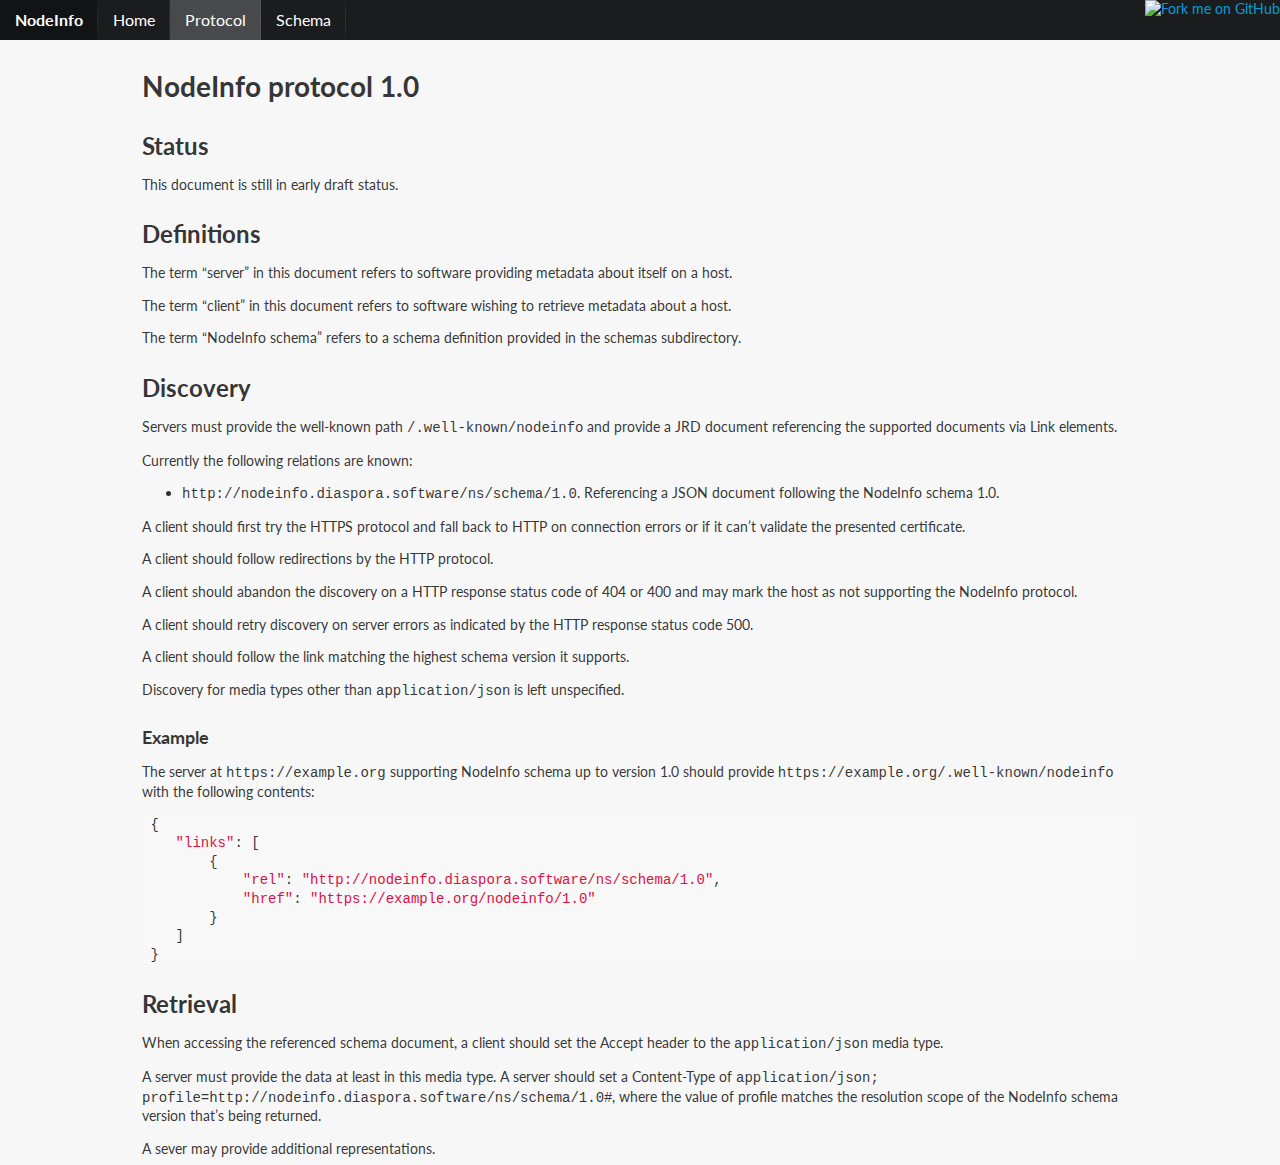
==== commit 0fba29a1: "Automated commit at 2015-05-31 23:36:22 UTC by middleman-deploy 1.0.0" ====
--- a/protocol.html
+++ b/protocol.html
@@ -34,7 +34,7 @@
 <p>A client should follow redirections by the HTTP protocol.</p>
 
 <p>A client should abandon the discovery on a HTTP response status code of
-404 or 400 and mark the host as not supporting the NodeInfo protocol.</p>
+404 or 400 and may mark the host as not supporting the NodeInfo protocol.</p>
 
 <p>A client should retry discovery on server errors as indicated by the
 HTTP response status code 500.</p>
--- a/stylesheets/all.css
+++ b/stylesheets/all.css
@@ -1,16 +1,436 @@
-﻿.ui.breadcrumb{margin:1em 0em;display:inline-block;vertical-align:middle}.ui.breadcrumb:first-child{margin-top:0em}.ui.breadcrumb:last-child{margin-bottom:0em}.ui.breadcrumb .divider{display:inline-block;opacity:0.5;margin:0em 0.15em 0em;font-size:1em;color:rgba(0,0,0,0.3)}.ui.breadcrumb a.section{cursor:pointer}.ui.breadcrumb .section{display:inline-block;margin:0em;padding:0em}.ui.breadcrumb.segment{display:inline-block;padding:0.5em 1em}.ui.breadcrumb .active.section{font-weight:bold}.ui.small.breadcrumb{font-size:0.75em}.ui.large.breadcrumb{font-size:1.1em}.ui.huge.breadcrumb{font-size:1.3em}.ui.form{position:relative;max-width:100%}.ui.form :first-child{margin-top:0em}.ui.form :last-child{margin-bottom:0em}.ui.form>p{margin:1em 0}.ui.form .field{clear:both;margin:0em 0em 1em}.ui.form .field>label{margin:0em 0em 0.3em;display:block;color:#555555;font-size:0.875em}.ui.form textarea,.ui.form input[type="color"],.ui.form input[type="date"],.ui.form input[type="datetime"],.ui.form input[type="datetime-local"],.ui.form input[type="email"],.ui.form input[type="month"],.ui.form input[type="number"],.ui.form input[type="password"],.ui.form input[type="range"],.ui.form input[type="search"],.ui.form input[type="tel"],.ui.form input[type="text"],.ui.form input[type="time"],.ui.form input[type="url"],.ui.form input[type="week"],.ui.form .ui.input{width:100%}.ui.form textarea,.ui.form input[type="color"],.ui.form input[type="date"],.ui.form input[type="datetime"],.ui.form input[type="datetime-local"],.ui.form input[type="email"],.ui.form input[type="month"],.ui.form input[type="number"],.ui.form input[type="password"],.ui.form input[type="search"],.ui.form input[type="tel"],.ui.form input[type="text"],.ui.form input[type="time"],.ui.form input[type="url"],.ui.form input[type="week"]{margin:0em;padding:0.65em 1em;font-size:1em;background-color:#FFFFFF;border:1px solid rgba(0,0,0,0.15);outline:none;color:rgba(0,0,0,0.7);border-radius:0.3125em;-webkit-transition:background-color 0.3s ease-out, -webkit-box-shadow 0.2s ease, border-color 0.2s ease;transition:background-color 0.3s ease-out, box-shadow 0.2s ease, border-color 0.2s ease;-webkit-box-shadow:0em 0em 0em 0em rgba(0,0,0,0.3) inset;box-shadow:0em 0em 0em 0em rgba(0,0,0,0.3) inset;-webkit-appearance:none;-webkit-tap-highlight-color:rgba(255,255,255,0);-webkit-box-sizing:border-box;-moz-box-sizing:border-box;-ms-box-sizing:border-box;box-sizing:border-box}.ui.textarea,.ui.form textarea{line-height:1.33;min-height:8em;height:12em;max-height:24em;resize:vertical}.ui.form textarea,.ui.form input[type="checkbox"]{vertical-align:top}.ui.form .divider{clear:both;margin:1em 0em}.ui.form .info.message,.ui.form .warning.message,.ui.form .error.message{display:none}.ui.form .message:first-child{margin-top:0px}.ui.form .field .prompt.label{white-space:nowrap}.ui.form .inline.field .prompt{margin-top:0em;margin-left:1em}.ui.form .inline.field .prompt:before{margin-top:-0.3em;bottom:auto;right:auto;top:50%;left:0em}.ui.form input[type="color"]:focus,.ui.form input[type="date"]:focus,.ui.form input[type="datetime"]:focus,.ui.form input[type="datetime-local"]:focus,.ui.form input[type="email"]:focus,.ui.form input[type="month"]:focus,.ui.form input[type="number"]:focus,.ui.form input[type="password"]:focus,.ui.form input[type="search"]:focus,.ui.form input[type="tel"]:focus,.ui.form input[type="text"]:focus,.ui.form input[type="time"]:focus,.ui.form input[type="url"]:focus,.ui.form input[type="week"]:focus .ui.form textarea:focus{color:rgba(0,0,0,0.85);border-color:rgba(0,0,0,0.2);border-bottom-left-radius:0;border-top-left-radius:0;-webkit-appearance:none;-webkit-box-shadow:0.3em 0em 0em 0em rgba(0,0,0,0.2) inset;box-shadow:0.3em 0em 0em 0em rgba(0,0,0,0.2) inset}.ui.form.warning .warning.message{display:block}.ui.form.error .error.message{display:block}.ui.form .fields.error .field label,.ui.form .field.error label,.ui.form .fields.error .field .input,.ui.form .field.error .input{color:#D95C5C}.ui.form .fields.error .field .corner.label,.ui.form .field.error .corner.label{border-color:#D95C5C;color:#FFFFFF}.ui.form .fields.error .field textarea,.ui.form .fields.error .field input[type="color"],.ui.form .fields.error .field input[type="date"],.ui.form .fields.error .field input[type="datetime"],.ui.form .fields.error .field input[type="datetime-local"],.ui.form .fields.error .field input[type="email"],.ui.form .fields.error .field input[type="month"],.ui.form .fields.error .field input[type="number"],.ui.form .fields.error .field input[type="password"],.ui.form .fields.error .field input[type="search"],.ui.form .fields.error .field input[type="tel"],.ui.form .fields.error .field input[type="text"],.ui.form .fields.error .field input[type="time"],.ui.form .fields.error .field input[type="url"],.ui.form .fields.error .field input[type="week"],.ui.form .field.error textarea,.ui.form .field.error input[type="color"],.ui.form .field.error input[type="date"],.ui.form .field.error input[type="datetime"],.ui.form .field.error input[type="datetime-local"],.ui.form .field.error input[type="email"],.ui.form .field.error input[type="month"],.ui.form .field.error input[type="number"],.ui.form .field.error input[type="password"],.ui.form .field.error input[type="search"],.ui.form .field.error input[type="tel"],.ui.form .field.error input[type="text"],.ui.form .field.error input[type="time"],.ui.form .field.error input[type="url"],.ui.form .field.error input[type="week"]{background-color:#FFFAFA;border-color:#E7BEBE;border-left:none;color:#D95C5C;padding-left:1.2em;border-bottom-left-radius:0;border-top-left-radius:0;-webkit-box-shadow:0.3em 0em 0em 0em #D95C5C inset;box-shadow:0.3em 0em 0em 0em #D95C5C inset}.ui.form .field.error textarea:focus,.ui.form .field.error input[type="color"]:focus,.ui.form .field.error input[type="date"]:focus,.ui.form .field.error input[type="datetime"]:focus,.ui.form .field.error input[type="datetime-local"]:focus,.ui.form .field.error input[type="email"]:focus,.ui.form .field.error input[type="month"]:focus,.ui.form .field.error input[type="number"]:focus,.ui.form .field.error input[type="password"]:focus,.ui.form .field.error input[type="search"]:focus,.ui.form .field.error input[type="tel"]:focus,.ui.form .field.error input[type="text"]:focus,.ui.form .field.error input[type="time"]:focus,.ui.form .field.error input[type="url"]:focus,.ui.form .field.error input[type="week"]:focus{border-color:#ff5050;color:#ff5050;-webkit-appearance:none;-webkit-box-shadow:0.3em 0em 0em 0em #FF5050 inset;box-shadow:0.3em 0em 0em 0em #FF5050 inset}.ui.form .fields.error .field .ui.dropdown,.ui.form .fields.error .field .ui.dropdown .item,.ui.form .field.error .ui.dropdown,.ui.form .field.error .ui.dropdown .item{background-color:#FFFAFA;color:#D95C5C}.ui.form .fields.error .field .ui.dropdown,.ui.form .field.error .ui.dropdown{-webkit-box-shadow:0px 0px 0px 1px #E7BEBE !important;box-shadow:0px 0px 0px 1px #E7BEBE !important}.ui.form .fields.error .field .ui.dropdown:hover,.ui.form .field.error .ui.dropdown:hover{-webkit-box-shadow:0px 0px 0px 1px #E7BEBE !important;box-shadow:0px 0px 0px 1px #E7BEBE !important}.ui.form .fields.error .field .ui.dropdown:hover .menu,.ui.form .field.error .ui.dropdown:hover .menu{-webkit-box-shadow:0px 1px 0px 1px #E7BEBE;box-shadow:0px 1px 0px 1px #E7BEBE}.ui.form .fields.error .field .ui.selection.dropdown .menu .item:hover,.ui.form .field.error .ui.selection.dropdown .menu .item:hover{background-color:#FFF2F2}.ui.form .fields.error .field .ui.dropdown .menu .active.item,.ui.form .field.error .ui.dropdown .menu .active.item{background-color:#FDCFCF !important}.ui.form ::-webkit-input-placeholder{color:#AAAAAA}.ui.form ::-moz-placeholder{color:#AAAAAA}.ui.form :focus::-webkit-input-placeholder{color:#999999}.ui.form :focus::-moz-placeholder{color:#999999}.ui.form .error ::-webkit-input-placeholder{color:rgba(255,80,80,0.4)}.ui.form .error ::-moz-placeholder{color:rgba(255,80,80,0.4)}.ui.form .error :focus::-webkit-input-placeholder{color:rgba(255,80,80,0.7)}.ui.form .error :focus::-moz-placeholder{color:rgba(255,80,80,0.7)}.ui.form .field :disabled,.ui.form .field.disabled{opacity:0.5}.ui.form .field.disabled label{opacity:0.5}.ui.form .field.disabled :disabled{opacity:1}.ui.form.loading{position:relative}.ui.form.loading:after{position:absolute;top:0%;left:0%;content:'';width:100%;height:100%;background:rgba(255,255,255,0.8) url("/images/semantic-ui/loader-large.gif") no-repeat 50% 50%;visibility:visible}.ui.form.fluid{width:100%;-webkit-box-sizing:border-box;-moz-box-sizing:border-box;-ms-box-sizing:border-box;box-sizing:border-box}.ui.form input.attached{width:auto}.ui.form .date.field>label{position:relative}.ui.form .date.field>label:after{position:absolute;top:2em;right:0.5em;font-family:'Icons';content:'\f133';font-size:1.2em;font-weight:normal;color:#CCCCCC}.ui.inverted.form label{color:#FFFFFF}.ui.inverted.form .field.error textarea,.ui.inverted.form .field.error input[type="color"],.ui.inverted.form .field.error input[type="date"],.ui.inverted.form .field.error input[type="datetime"],.ui.inverted.form .field.error input[type="datetime-local"],.ui.inverted.form .field.error input[type="email"],.ui.inverted.form .field.error input[type="month"],.ui.inverted.form .field.error input[type="number"],.ui.inverted.form .field.error input[type="password"],.ui.inverted.form .field.error input[type="search"],.ui.inverted.form .field.error input[type="tel"],.ui.inverted.form .field.error input[type="text"],.ui.inverted.form .field.error input[type="time"],.ui.inverted.form .field.error input[type="url"],.ui.inverted.form .field.error input[type="week"]{background-color:#FFCCCC}.ui.inverted.form .ui.checkbox label{color:rgba(255,255,255,0.8)}.ui.inverted.form .ui.checkbox label:hover,.ui.inverted.form .ui.checkbox .box:hover{color:#FFFFFF}.ui.form .grouped.fields{margin:0em 0em 1em}.ui.form .grouped.fields .field{display:block;float:none;margin:0.5em 0em;padding:0em}.ui.form .fields{clear:both}.ui.form .fields:after{content:' ';display:block;clear:both;visibility:hidden;line-height:0;height:0}.ui.form .fields>.field{clear:none;float:left;-webkit-box-sizing:border-box;-moz-box-sizing:border-box;-ms-box-sizing:border-box;box-sizing:border-box}.ui.form .fields>.field:first-child{border-left:none;-webkit-box-shadow:none;box-shadow:none}.ui.form .two.fields>.fields,.ui.form .two.fields>.field{width:50%;padding-left:1%;padding-right:1%}.ui.form .three.fields>.fields,.ui.form .three.fields>.field{width:33.333%;padding-left:1%;padding-right:1%}.ui.form .four.fields>.fields,.ui.form .four.fields>.field{width:25%;padding-left:1%;padding-right:1%}.ui.form .five.fields>.fields,.ui.form .five.fields>.field{width:20%;padding-left:1%;padding-right:1%}.ui.form .fields .field:first-child{padding-left:0%}.ui.form .fields .field:last-child{padding-right:0%}.ui.form .fields .wide.field{width:6.25%;padding-left:1%;padding-right:1%}.ui.form .fields .wide.field:first-child{padding-left:0%}.ui.form .fields .wide.field:last-child{padding-right:0%}.ui.form .fields>.one.wide.field{width:6.25%}.ui.form .fields>.two.wide.field{width:12.5%}.ui.form .fields>.three.wide.field{width:18.75%}.ui.form .fields>.four.wide.field{width:25%}.ui.form .fields>.five.wide.field{width:31.25%}.ui.form .fields>.six.wide.field{width:37.5%}.ui.form .fields>.seven.wide.field{width:43.75%}.ui.form .fields>.eight.wide.field{width:50%}.ui.form .fields>.nine.wide.field{width:56.25%}.ui.form .fields>.ten.wide.field{width:62.5%}.ui.form .fields>.eleven.wide.field{width:68.75%}.ui.form .fields>.twelve.wide.field{width:75%}.ui.form .fields>.thirteen.wide.field{width:81.25%}.ui.form .fields>.fourteen.wide.field{width:87.5%}.ui.form .fields>.fifteen.wide.field{width:93.75%}.ui.form .fields>.sixteen.wide.field{width:100%}@media only screen and (max-width: 767px){.ui.form .two.fields>.fields,.ui.form .two.fields>.field,.ui.form .three.fields>.fields,.ui.form .three.fields>.field,.ui.form .four.fields>.fields,.ui.form .four.fields>.field,.ui.form .five.fields>.fields,.ui.form .five.fields>.field,.ui.form .fields>.two.wide.field,.ui.form .fields>.three.wide.field,.ui.form .fields>.four.wide.field,.ui.form .fields>.five.wide.field,.ui.form .fields>.six.wide.field,.ui.form .fields>.seven.wide.field,.ui.form .fields>.eight.wide.field,.ui.form .fields>.nine.wide.field,.ui.form .fields>.ten.wide.field,.ui.form .fields>.eleven.wide.field,.ui.form .fields>.twelve.wide.field,.ui.form .fields>.thirteen.wide.field,.ui.form .fields>.fourteen.wide.field,.ui.form .fields>.fifteen.wide.field,.ui.form .fields>.sixteen.wide.field{width:100%;padding-left:0%;padding-right:0%}}.ui.form .inline.fields .field{min-height:1.3em;margin-right:0.5em}.ui.form .inline.fields .field>label,.ui.form .inline.fields .field>p,.ui.form .inline.fields .field>.ui.input,.ui.form .inline.fields .field>input,.ui.form .inline.field>label,.ui.form .inline.field>p,.ui.form .inline.field>.ui.input,.ui.form .inline.field>input{display:inline-block;width:auto;margin-top:0em;margin-bottom:0em;vertical-align:middle}.ui.form .inline.fields .field>:first-child,.ui.form .inline.field>:first-child{margin:0em 0.5em 0em 0em}.ui.form .inline.fields .field>:only-child,.ui.form .inline.field>:only-child{margin:0em}.ui.small.form{font-size:0.875em}.ui.small.form textarea,.ui.small.form input[type="color"],.ui.small.form input[type="date"],.ui.small.form input[type="datetime"],.ui.small.form input[type="datetime-local"],.ui.small.form input[type="email"],.ui.small.form input[type="month"],.ui.small.form input[type="number"],.ui.small.form input[type="password"],.ui.small.form input[type="search"],.ui.small.form input[type="tel"],.ui.small.form input[type="text"],.ui.small.form input[type="time"],.ui.small.form input[type="url"],.ui.small.form input[type="week"],.ui.small.form label{font-size:1em}.ui.large.form{font-size:1.125em}.ui.grid{display:block;text-align:left;font-size:0em;margin:0% -1.5%;padding:0%;-webkit-box-sizing:border-box;-moz-box-sizing:border-box;box-sizing:border-box}body>.ui.grid{margin-left:0% !important;margin-right:0% !important}.ui.grid:after,.ui.row:after{content:".";display:block;height:0;clear:both;visibility:hidden}.ui.grid>.column,.ui.grid>.row>.column{display:inline-block;text-align:left;font-size:1rem;width:6.25%;padding-left:1.5%;padding-right:1.5%;-webkit-box-sizing:border-box;-moz-box-sizing:border-box;box-sizing:border-box;vertical-align:top}.ui.grid>.column{margin-top:1rem;margin-bottom:1rem}.ui.grid>.row{display:block;width:100% !important;margin-top:1.5%;padding:1rem 0% 0%;font-size:0rem}.ui.grid>.row:first-child{padding-top:0rem;margin-top:0rem}.ui.grid>.row>img,.ui.grid>.row>.column>img{max-width:100%}.ui.grid .column>.ui.segment:only-child{margin:0em}.ui.page.grid{min-width:320px;margin-left:0%;margin-right:0%}@media only screen and (max-width: 991px){.ui.page.grid{padding:0% 4%}}@media only screen and (min-width: 992px){.ui.page.grid{padding:0% 8%}}@media only screen and (min-width: 1500px){.ui.page.grid{padding:0% 13%}}@media only screen and (min-width: 1750px){.ui.page.grid{padding:0% 18%}}@media only screen and (min-width: 2000px){.ui.page.grid{padding:0% 23%}}.ui.grid>.row>.one.wide.column,.ui.grid>.column.row>.one.wide.column,.ui.grid>.one.wide.column,.ui.column.grid>.one.wide.column{width:6.25%}.ui.grid>.row>.two.wide.column,.ui.grid>.column.row>.two.wide.column,.ui.grid>.two.wide.column,.ui.column.grid>.two.wide.column{width:12.5%}.ui.grid>.row>.three.wide.column,.ui.grid>.column.row>.three.wide.column,.ui.grid>.three.wide.column,.ui.column.grid>.three.wide.column{width:18.75%}.ui.grid>.row>.four.wide.column,.ui.grid>.column.row>.four.wide.column,.ui.grid>.four.wide.column,.ui.column.grid>.four.wide.column{width:25%}.ui.grid>.row>.five.wide.column,.ui.grid>.column.row>.five.wide.column,.ui.grid>.five.wide.column,.ui.column.grid>.five.wide.column{width:31.25%}.ui.grid>.row>.six.wide.column,.ui.grid>.column.row>.six.wide.column,.ui.grid>.six.wide.column,.ui.column.grid>.six.wide.column{width:37.5%}.ui.grid>.row>.seven.wide.column,.ui.grid>.column.row>.seven.wide.column,.ui.grid>.seven.wide.column,.ui.column.grid>.seven.wide.column{width:43.75%}.ui.grid>.row>.eight.wide.column,.ui.grid>.column.row>.eight.wide.column,.ui.grid>.eight.wide.column,.ui.column.grid>.eight.wide.column{width:50%}.ui.grid>.row>.nine.wide.column,.ui.grid>.column.row>.nine.wide.column,.ui.grid>.nine.wide.column,.ui.column.grid>.nine.wide.column{width:56.25%}.ui.grid>.row>.ten.wide.column,.ui.grid>.column.row>.ten.wide.column,.ui.grid>.ten.wide.column,.ui.column.grid>.ten.wide.column{width:62.5%}.ui.grid>.row>.eleven.wide.column,.ui.grid>.column.row>.eleven.wide.column,.ui.grid>.eleven.wide.column,.ui.column.grid>.eleven.wide.column{width:68.75%}.ui.grid>.row>.twelve.wide.column,.ui.grid>.column.row>.twelve.wide.column,.ui.grid>.twelve.wide.column,.ui.column.grid>.twelve.wide.column{width:75%}.ui.grid>.row>.thirteen.wide.column,.ui.grid>.column.row>.thirteen.wide.column,.ui.grid>.thirteen.wide.column,.ui.column.grid>.thirteen.wide.column{width:81.25%}.ui.grid>.row>.fourteen.wide.column,.ui.grid>.column.row>.fourteen.wide.column,.ui.grid>.fourteen.wide.column,.ui.column.grid>.fourteen.wide.column{width:87.5%}.ui.grid>.row>.fifteen.wide.column,.ui.grid>.column.row>.fifteen.wide.column,.ui.grid>.fifteen.wide.column,.ui.column.grid>.fifteen.wide.column{width:93.75%}.ui.grid>.row>.sixteen.wide.column,.ui.grid>.column.row>.sixteen.wide.column,.ui.grid>.sixteen.wide.column,.ui.column.grid>.sixteen.wide.column{width:100%}.ui.one.column.grid>.row>.column,.ui.one.column.grid>.column,.ui.grid>.one.column.row>.column{width:100%}.ui.two.column.grid>.row>.column,.ui.two.column.grid>.column,.ui.grid>.two.column.row>.column{width:50%}.ui.three.column.grid>.row>.column,.ui.three.column.grid>.column,.ui.grid>.three.column.row>.column{width:33.3333%}.ui.four.column.grid>.row>.column,.ui.four.column.grid>.column,.ui.grid>.four.column.row>.column{width:25%}.ui.five.column.grid>.row>.column,.ui.five.column.grid>.column,.ui.grid>.five.column.row>.column{width:20%}.ui.six.column.grid>.row>.column,.ui.six.column.grid>.column,.ui.grid>.six.column.row>.column{width:16.66667%}.ui.seven.column.grid>.row>.column,.ui.seven.column.grid>.column,.ui.grid>.seven.column.row>.column{width:14.2857%}.ui.eight.column.grid>.row>.column,.ui.eight.column.grid>.column,.ui.grid>.eight.column.row>.column{width:12.5%}.ui.nine.column.grid>.row>.column,.ui.nine.column.grid>.column,.ui.grid>.nine.column.row>.column{width:11.1111%}.ui.ten.column.grid>.row>.column,.ui.ten.column.grid>.column,.ui.grid>.ten.column.row>.column{width:10%}.ui.eleven.column.grid>.row>.column,.ui.eleven.column.grid>.column,.ui.grid>.eleven.column.row>.column{width:9.0909%}.ui.twelve.column.grid>.row>.column,.ui.twelve.column.grid>.column,.ui.grid>.twelve.column.row>.column{width:8.3333%}.ui.thirteen.column.grid>.row>.column,.ui.thirteen.column.grid>.column,.ui.grid>.thirteen.column.row>.column{width:7.6923%}.ui.fourteen.column.grid>.row>.column,.ui.fourteen.column.grid>.column,.ui.grid>.fourteen.column.row>.column{width:7.1428%}.ui.fifteen.column.grid>.row>.column,.ui.fifteen.column.grid>.column,.ui.grid>.fifteen.column.row>.column{width:6.6666%}.ui.sixteen.column.grid>.row>.column,.ui.sixteen.column.grid>.column,.ui.grid>.sixteen.column.row>.column{width:6.25%}.ui.grid>.column:only-child,.ui.grid>.row>.column:only-child{width:100%}.ui.relaxed.grid{margin:0% -2.5%}.ui.relaxed.grid>.column,.ui.relaxed.grid>.row>.column{padding-left:2.5%;padding-right:2.5%}.ui.grid .left.floated.column{float:left}.ui.grid .right.floated.column{float:right}.ui.divided.grid,.ui.divided.grid>.row{display:table;width:100%;margin-left:0% !important;margin-right:0% !important}.ui.divided.grid>.column:not(.row),.ui.divided.grid>.row>.column{display:table-cell;-webkit-box-shadow:-1px 0px 0px 0px rgba(0,0,0,0.1),-2px 0px 0px 0px rgba(255,255,255,0.8);box-shadow:-1px 0px 0px 0px rgba(0,0,0,0.1),-2px 0px 0px 0px rgba(255,255,255,0.8)}.ui.divided.grid>.column.row{display:table}.ui.divided.grid>.column:first-child,.ui.divided.grid>.row>.column:first-child{-webkit-box-shadow:none;box-shadow:none}.ui.vertically.divided.grid>.row{-webkit-box-shadow:0px -1px 0px 0px rgba(0,0,0,0.1),0px -2px 0px 0px rgba(255,255,255,0.8) !important;box-shadow:0px -1px 0px 0px rgba(0,0,0,0.1),0px -2px 0px 0px rgba(255,255,255,0.8) !important}.ui.vertically.divided.grid>.row>.column,.ui.vertically.divided.grid>.column:not(.row),.ui.vertically.divided.grid>.row:first-child{-webkit-box-shadow:none !important;box-shadow:none !important}.ui.celled.grid{display:table;width:100%;margin-left:0% !important;margin-right:0% !important;-webkit-box-shadow:0px 0px 0px 1px #DFDFDF;box-shadow:0px 0px 0px 1px #DFDFDF}.ui.celled.grid>.row,.ui.celled.grid>.column.row,.ui.celled.grid>.column.row:first-child{display:table;width:100%;margin-top:0em;padding-top:0em;-webkit-box-shadow:0px -1px 0px 0px #DFDFDF;box-shadow:0px -1px 0px 0px #DFDFDF}.ui.celled.grid>.column:not(.row),.ui.celled.grid>.row>.column{display:table-cell;padding:0.75em;-webkit-box-shadow:-1px 0px 0px 0px #DFDFDF;box-shadow:-1px 0px 0px 0px #DFDFDF}.ui.celled.grid>.column:first-child,.ui.celled.grid>.row>.column:first-child{-webkit-box-shadow:none;box-shadow:none}.ui.celled.page.grid{-webkit-box-shadow:none;box-shadow:none}.ui.left.aligned.grid,.ui.left.aligned.grid>.row>.column,.ui.left.aligned.grid>.column,.ui.grid .left.aligned.column,.ui.grid>.left.aligned.row>.column{text-align:left}.ui.center.aligned.grid,.ui.center.aligned.grid>.row>.column,.ui.center.aligned.grid>.column,.ui.grid .center.aligned.column,.ui.grid>.center.aligned.row>.column{text-align:center}.ui.right.aligned.grid,.ui.right.aligned.grid>.row>.column,.ui.right.aligned.grid>.column,.ui.grid .right.aligned.column,.ui.grid>.right.aligned.row>.column{text-align:right}.ui.justified.grid,.ui.justified.grid>.row>.column,.ui.justified.grid>.column,.ui.grid .justified.column,.ui.grid>.justified.row>.column{text-align:justify;-webkit-hyphens:auto;-moz-hyphens:auto;-ms-hyphens:auto;hyphens:auto}.ui.top.aligned.grid,.ui.top.aligned.grid>.row>.column,.ui.top.aligned.grid>.column,.ui.grid .top.aligned.column,.ui.grid>.top.aligned.row>.column{vertical-align:top}.ui.middle.aligned.grid,.ui.middle.aligned.grid>.row>.column,.ui.middle.aligned.grid>.column,.ui.grid .middle.aligned.column,.ui.grid>.middle.aligned.row>.column{vertical-align:middle}.ui.bottom.aligned.grid,.ui.bottom.aligned.grid>.row>.column,.ui.bottom.aligned.grid>.column,.ui.grid .bottom.aligned.column,.ui.grid>.bottom.aligned.row>.column{vertical-align:bottom}.ui.grid>.equal.height.row{display:table;width:100%}.ui.grid>.equal.height.row>.column{display:table-cell}@media only screen and (max-width: 767px){.ui.tablet:not(.mobile).only.grid,.ui.grid>.tablet:not(.mobile).only.row,.ui.grid>.tablet:not(.mobile).only.column,.ui.grid>.row>.tablet:not(.mobile).only.column{display:none !important}.ui.computer:not(.mobile).only.grid,.ui.grid>.computer:not(.mobile).only.row,.ui.grid>.computer:not(.mobile).only.column,.ui.grid>.row>.computer:not(.mobile).only.column{display:none !important}}@media only screen and (min-width: 768px) and (max-width: 991px){.ui.mobile:not(.tablet).only.grid,.ui.grid>.mobile:not(.tablet).only.row,.ui.grid>.mobile:not(.tablet).only.column,.ui.grid>.row>.mobile:not(.tablet).only.column{display:none !important}.ui.computer:not(.tablet).only.grid,.ui.grid>.computer:not(.tablet).only.row,.ui.grid>.computer:not(.tablet).only.column,.ui.grid>.row>.computer:not(.tablet).only.column{display:none !important}}@media only screen and (min-width: 992px){.ui.mobile:not(.computer).only.grid,.ui.grid>.mobile:not(.computer).only.row,.ui.grid>.mobile:not(.computer).only.column,.ui.grid>.row>.mobile:not(.computer).only.column{display:none !important}.ui.tablet:not(.computer).only.grid,.ui.grid>.tablet:not(.computer).only.row,.ui.grid>.tablet:not(.computer).only.column,.ui.grid>.row>.tablet:not(.computer).only.column{display:none !important}}@media only screen and (max-width: 767px){.ui.two.column.doubling.grid>.row>.column,.ui.two.column.doubling.grid>.column,.ui.grid>.two.column.doubling.row>.column{width:100%}.ui.three.column.doubling.grid>.row>.column,.ui.three.column.doubling.grid>.column,.ui.grid>.three.column.doubling.row>.column{width:100%}.ui.four.column.doubling.grid>.row>.column,.ui.four.column.doubling.grid>.column,.ui.grid>.four.column.doubling.row>.column{width:100%}.ui.five.column.doubling.grid>.row>.column,.ui.five.column.doubling.grid>.column,.ui.grid>.five.column.doubling.row>.column{width:100%}.ui.six.column.doubling.grid>.row>.column,.ui.six.column.doubling.grid>.column,.ui.grid>.six.column.doubling.row>.column{width:50%}.ui.seven.column.doubling.grid>.row>.column,.ui.seven.column.doubling.grid>.column,.ui.grid>.seven.column.doubling.row>.column{width:50%}.ui.eight.column.doubling.grid>.row>.column,.ui.eight.column.doubling.grid>.column,.ui.grid>.eight.column.doubling.row>.column{width:50%}.ui.nine.column.doubling.grid>.row>.column,.ui.nine.column.doubling.grid>.column,.ui.grid>.nine.column.doubling.row>.column{width:50%}.ui.ten.column.doubling.grid>.row>.column,.ui.ten.column.doubling.grid>.column,.ui.grid>.ten.column.doubling.row>.column{width:50%}.ui.twelve.column.doubling.grid>.row>.column,.ui.twelve.column.doubling.grid>.column,.ui.grid>.twelve.column.doubling.row>.column{width:33.3333333333333%}.ui.fourteen.column.doubling.grid>.row>.column,.ui.fourteen.column.doubling.grid>.column,.ui.grid>.fourteen.column.doubling.row>.column{width:33.3333333333333%}.ui.sixteen.column.doubling.grid>.row>.column,.ui.sixteen.column.doubling.grid>.column,.ui.grid>.sixteen.column.doubling.row>.column{width:25%}}@media only screen and (min-width: 768px) and (max-width: 991px){.ui.two.column.doubling.grid>.row>.column,.ui.two.column.doubling.grid>.column,.ui.grid>.two.column.doubling.row>.column{width:100%}.ui.three.column.doubling.grid>.row>.column,.ui.three.column.doubling.grid>.column,.ui.grid>.three.column.doubling.row>.column{width:50%}.ui.four.column.doubling.grid>.row>.column,.ui.four.column.doubling.grid>.column,.ui.grid>.four.column.doubling.row>.column{width:50%}.ui.five.column.doubling.grid>.row>.column,.ui.five.column.doubling.grid>.column,.ui.grid>.five.column.doubling.row>.column{width:33.3333333%}.ui.six.column.doubling.grid>.row>.column,.ui.six.column.doubling.grid>.column,.ui.grid>.six.column.doubling.row>.column{width:33.3333333%}.ui.eight.column.doubling.grid>.row>.column,.ui.eight.column.doubling.grid>.column,.ui.grid>.eight.column.doubling.row>.column{width:33.3333333%}.ui.eight.column.doubling.grid>.row>.column,.ui.eight.column.doubling.grid>.column,.ui.grid>.eight.column.doubling.row>.column{width:25%}.ui.nine.column.doubling.grid>.row>.column,.ui.nine.column.doubling.grid>.column,.ui.grid>.nine.column.doubling.row>.column{width:25%}.ui.ten.column.doubling.grid>.row>.column,.ui.ten.column.doubling.grid>.column,.ui.grid>.ten.column.doubling.row>.column{width:20%}.ui.twelve.column.doubling.grid>.row>.column,.ui.twelve.column.doubling.grid>.column,.ui.grid>.twelve.column.doubling.row>.column{width:16.6666666%}.ui.fourteen.column.doubling.grid>.row>.column,.ui.fourteen.column.doubling.grid>.column,.ui.grid>.fourteen.column.doubling.row>.column{width:14.28571428571429%}.ui.sixteen.column.doubling.grid>.row>.column,.ui.sixteen.column.doubling.grid>.column,.ui.grid>.sixteen.column.doubling.row>.column{width:12.5%}}@media only screen and (max-width: 767px){.ui.stackable.grid{display:block !important;padding:0em;margin:0em}.ui.stackable.grid>.row>.column,.ui.stackable.grid>.column{display:block !important;width:auto !important;margin:1em 0em 0em !important;padding:1em 0em 0em !important;-webkit-box-shadow:none !important;box-shadow:none !important}.ui.stackable.divided.grid .column,.ui.stackable.celled.grid .column{border-top:1px dotted rgba(0,0,0,0.1)}.ui.stackable.grid>.row:first-child>.column:first-child,.ui.stackable.grid>.column:first-child{margin-top:0em !important;padding-top:0em !important}.ui.stackable.divided.grid>.row:first-child>.column:first-child,.ui.stackable.celled.grid>.row:first-child>.column:first-child,.ui.stackable.divided.grid>.column:first-child,.ui.stackable.celled.grid>.column:first-child{border-top:none !important}.ui.stackable.page.grid>.row>.column,.ui.stackable.page.grid>.column{padding-left:1em !important;padding-right:1em !important}.ui.stackable.grid .vertical.pointing.menu .item:after{display:none}}.ui.menu{margin:1rem 0rem;background-color:#FFFFFF;font-size:0px;font-weight:normal;-webkit-box-shadow:0px 0px 0px 1px rgba(0,0,0,0.1);box-shadow:0px 0px 0px 1px rgba(0,0,0,0.1);border-radius:0.1875rem}.ui.menu:first-child{margin-top:0rem}.ui.menu:last-child{margin-bottom:0rem}.ui.menu:after{content:".";display:block;height:0;clear:both;visibility:hidden}.ui.menu>.item:first-child{border-radius:0.1875em 0px 0px 0.1875em}.ui.menu>.item:last-child{border-radius:0px 0.1875em 0.1875em 0px}.ui.menu .item{-webkit-user-select:none;-moz-user-select:none;-ms-user-select:none;user-select:none;-webkit-tap-highlight-color:transparent;vertical-align:middle;line-height:1;text-decoration:none;-webkit-box-sizing:border-box;-moz-box-sizing:border-box;-ms-box-sizing:border-box;box-sizing:border-box;-webkit-transition:opacity 0.2s ease, background 0.2s ease, -webkit-box-shadow 0.2s ease;transition:opacity 0.2s ease, background 0.2s ease, box-shadow 0.2s ease}.ui.menu .item,.ui.menu .item>a:not(.button){color:rgba(0,0,0,0.75)}.ui.menu .item .item,.ui.menu .item .item>a:not(.button){color:rgba(30,30,30,0.7)}.ui.menu .item .item .item,.ui.menu .item .item .item>a:not(.button){color:rgba(30,30,30,0.6)}.ui.menu .dropdown .menu .item,.ui.menu .dropdown .menu .item a:not(.button){color:rgba(0,0,0,0.75)}.ui.menu .item .menu a.item:hover,.ui.menu .item .menu .link.item:hover{color:rgba(0,0,0,0.85)}.ui.menu .dropdown .menu .item a:not(.button):hover{color:rgba(0,0,0,0.85)}.ui.menu .active.item,.ui.menu .active.item a:not(.button){color:rgba(0,0,0,0.85);border-radius:0px}.ui.menu .item{position:relative;display:inline-block;padding:0.83em 0.95em;border-top:0em solid transparent;-webkit-tap-highlight-color:transparent;-moz-user-select:-moz-none;-khtml-user-select:none;-webkit-user-select:none;-ms-user-select:none;user-select:none}.ui.menu .menu{margin:0em}.ui.menu .item.left,.ui.menu .menu.left{float:left}.ui.menu .item.right,.ui.menu .menu.right{float:right}.ui.menu .item:before{position:absolute;content:'';top:0%;left:0px;width:1px;height:100%;background-image:linear-gradient(rgba(0,0,0,0.05) 0%, rgba(0,0,0,0.1) 50%, rgba(0,0,0,0.05) 100%)}.ui.menu>.menu:not(.right):first-child>.item:first-child:before,.ui.menu .item:first-child:before{display:none}.ui.menu .menu.right .item:before,.ui.menu .item.right:before{right:auto;left:0px}.ui.menu .text.item>*,.ui.menu .item>p:only-child{-webkit-user-select:text;-moz-user-select:text;-ms-user-select:text;user-select:text;line-height:1.3;color:rgba(0,0,0,0.6)}.ui.menu .item>p:first-child{margin-top:0px}.ui.menu .item>p:last-child{margin-bottom:0px}.ui.menu:not(.vertical) .item>.button{position:relative;top:-0.05em;margin:-0.55em 0;padding-bottom:0.55em;padding-top:0.55em;font-size:0.875em}.ui.menu:not(.vertical) .item>.input{margin-top:-0.85em;margin-bottom:-0.85em;padding-top:0.3em;padding-bottom:0.3em;width:100%;vertical-align:top}.ui.menu .item>.input input{padding-top:0.35em;padding-bottom:0.35em}.ui.vertical.menu .item>.input input{margin:0em;padding-top:0.63em;padding-bottom:0.63em}.ui.menu:not(.vertical) .item>.button.labeled>.icon{padding-top:0.6em}.ui.menu:not(.vertical) .item .action.input>.button{font-size:0.8em;padding:0.55em 0.8em}.ui.small.menu:not(.vertical) .item>.input input{padding-top:0.4em;padding-bottom:0.4em}.ui.large.menu:not(.vertical) .item>.input input{top:-0.125em;padding-bottom:0.6em;padding-top:0.6em}.ui.large.menu:not(.vertical) .item .action.input>.button{font-size:0.8em;padding:0.9em}.ui.large.menu:not(.vertical) .item .action.input>.button>.icon{padding-top:0.8em}.ui.menu .header.item{background-color:rgba(0,0,0,0.04);margin:0em}.ui.vertical.menu .header.item{font-weight:bold}.ui.menu .dropdown .menu .item .icon{float:none;margin:0em 0.75em 0em 0em}.ui.menu .dropdown.item .menu{left:1px;margin:0px;min-width:-webkit-calc(100% - 1px);min-width:calc(100% - 1px);-webkit-box-shadow:0 1px 1px 1px rgba(0,0,0,0.1);box-shadow:0 1px 1px 1px rgba(0,0,0,0.1)}.ui.secondary.menu .dropdown.item .menu{left:0px;min-width:100%}.ui.menu .pointing.dropdown.item .menu{margin-top:0.75em}.ui.menu .simple.dropdown.item .menu{margin:0px !important}.ui.menu .dropdown.item .menu .item{width:100%;color:rgba(0,0,0,0.75)}.ui.menu .dropdown.item .menu .active.item{-webkit-box-shadow:none !important;box-shadow:none !important}.ui.menu .ui.dropdown .menu .item:before{display:none}.ui.menu .item>.label{background-color:rgba(0,0,0,0.35);color:#FFFFFF;margin:-0.15em 0em -0.15em 0.5em;padding:0.3em 0.8em;vertical-align:baseline}.ui.menu .item>.floating.label{padding:0.3em 0.8em}.ui.menu .item>img:only-child{display:block;max-width:100%;margin:0em auto}.ui.link.menu .item:hover,.ui.menu .link.item:hover,.ui.menu a.item:hover,.ui.menu .ui.dropdown .menu .item:hover{cursor:pointer;background-color:rgba(0,0,0,0.02)}.ui.menu .ui.dropdown.item.active{background-color:rgba(0,0,0,0.02);-webkit-box-shadow:none;box-shadow:none;border-bottom-right-radius:0em;border-bottom-left-radius:0em}.ui.link.menu .item:active,.ui.menu .link.item:active,.ui.menu a.item:active,.ui.menu .ui.dropdown .menu .item:active{background-color:rgba(0,0,0,0.05)}.ui.menu .active.item{background-color:rgba(0,0,0,0.01);color:rgba(0,0,0,0.95);-webkit-box-shadow:0em 0.2em 0em inset;box-shadow:0em 0.2em 0em inset}.ui.vertical.menu .active.item{border-radius:0em;-webkit-box-shadow:0.2em 0em 0em inset;box-shadow:0.2em 0em 0em inset}.ui.vertical.menu>.active.item:first-child{border-radius:0em 0.1875em 0em 0em}.ui.vertical.menu>.active.item:last-child{border-radius:0em 0em 0.1875em 0em}.ui.vertical.menu>.active.item:only-child{border-radius:0em 0.1875em 0.1875em 0em}.ui.vertical.menu .active.item .menu .active.item{border-left:none}.ui.vertical.menu .active.item .menu .active.item{padding-left:1.5rem}.ui.vertical.menu .item .menu .active.item{background-color:rgba(0,0,0,0.03);-webkit-box-shadow:none;box-shadow:none}.ui.menu .item.disabled,.ui.menu .item.disabled:hover{cursor:default;color:rgba(0,0,0,0.2);background-color:transparent !important}.ui.menu.loading{position:relative}.ui.menu.loading:after{position:absolute;top:0%;left:0%;content:'';width:100%;height:100%;background:rgba(255,255,255,0.8) url("/images/semantic-ui/loader-large.gif") no-repeat 50% 50%;visibility:visible}.ui.vertical.menu .item{display:block;height:auto !important;border-top:none;border-left:0em solid transparent;border-right:none}.ui.vertical.menu>.item:first-child{border-radius:0.1875em 0.1875em 0px 0px}.ui.vertical.menu>.item:last-child{border-radius:0px 0px 0.1875em 0.1875em}.ui.vertical.menu .item>.label{float:right;text-align:center}.ui.vertical.menu .item>i.icon{float:right;width:1.22em;margin:0em 0em 0em 0.5em}.ui.vertical.menu .item>.label+i.icon{float:none;margin:0em 0.25em 0em 0em}.ui.vertical.menu .item:before{position:absolute;content:'';top:0%;left:0px;width:100%;height:1px;background-image:-webkit-linear-gradient(left, rgba(0,0,0,0.03) 0%, rgba(0,0,0,0.1) 1.5em, rgba(0,0,0,0.03) 100%);background-image:linear-gradient(to right, rgba(0,0,0,0.03) 0%, rgba(0,0,0,0.1) 1.5em, rgba(0,0,0,0.03) 100%)}.ui.vertical.menu .item:first-child:before{background-image:none !important}.ui.vertical.menu .dropdown.item>i{float:right;content:"\f0da"}.ui.vertical.menu .dropdown.item .menu{top:0% !important;left:100%;margin:0px 0px 0px 1px;-webkit-box-shadow:0 0px 1px 1px #DDDDDD;box-shadow:0 0px 1px 1px #DDDDDD}.ui.vertical.menu .dropdown.item.active{border-top-right-radius:0em;border-bottom-right-radius:0em}.ui.vertical.menu .dropdown.item .menu .item{font-size:1rem}.ui.vertical.menu .dropdown.item .menu .item i.icon{margin-right:0em}.ui.vertical.menu .dropdown.item.active{-webkit-box-shadow:none;box-shadow:none}.ui.vertical.menu .item>.menu{margin:0.5em -0.95em 0em}.ui.vertical.menu .item>.menu>.item{padding:0.5rem 1.5rem;font-size:0.875em}.ui.vertical.menu .item>.menu>.item:before{display:none}.ui.tiered.menu>.sub.menu>.item{color:rgba(0,0,0,0.4)}.ui.tiered.menu>.menu>.item:hover{color:rgba(0,0,0,0.8)}.ui.tiered.menu .item.active{color:rgba(0,0,0,0.8)}.ui.tiered.menu>.menu .item.active:after{position:absolute;content:'';margin-top:-1px;top:100%;left:0px;width:100%;height:2px;background-color:#FBFBFB}.ui.tiered.menu .sub.menu{background-color:rgba(0,0,0,0.01);border-radius:0em;border-top:1px solid rgba(0,0,0,0.1);-webkit-box-shadow:none;box-shadow:none;color:#FFFFFF}.ui.tiered.menu .sub.menu .item{font-size:0.875rem}.ui.tiered.menu .sub.menu .item:before{background-image:none}.ui.tiered.menu .sub.menu .active.item{padding-top:0.83em;background-color:transparent;border-radius:0 0 0 0;border-top:medium none;-webkit-box-shadow:none;box-shadow:none;color:rgba(0,0,0,0.7) !important}.ui.tiered.menu .sub.menu .active.item:after{display:none}.ui.inverted.tiered.menu>.menu>.item{color:rgba(255,255,255,0.5)}.ui.inverted.tiered.menu .sub.menu{background-color:rgba(0,0,0,0.2)}.ui.inverted.tiered.menu .sub.menu .item{color:rgba(255,255,255,0.6)}.ui.inverted.tiered.menu>.menu>.item:hover{color:rgba(255,255,255,0.9)}.ui.inverted.tiered.menu .active.item:after{display:none}.ui.inverted.tiered.menu>.sub.menu>.active.item,.ui.inverted.tiered.menu>.menu>.active.item{color:white !important;-webkit-box-shadow:none;box-shadow:none}.ui.pointing.tiered.menu>.menu>.item:after{display:none}.ui.pointing.tiered.menu>.sub.menu>.item:after{display:block}.ui.tabular.menu{background-color:transparent;border-bottom:1px solid #DCDDDE;border-radius:0em;-webkit-box-shadow:none !important;box-shadow:none !important}.ui.tabular.menu .item{background-color:transparent;border-left:1px solid transparent;border-right:1px solid transparent;border-top:1px solid transparent;padding-left:1.4em;padding-right:1.4em;color:rgba(0,0,0,0.6)}.ui.tabular.menu .item:before{display:none}.ui.tabular.menu .item:hover{background-color:transparent;color:rgba(0,0,0,0.8)}.ui.tabular.menu .active.item{position:relative;background-color:#FFFFFF;color:rgba(0,0,0,0.8);border-color:#DCDDDE;font-weight:bold;margin-bottom:-1px;border-bottom:1px solid #FFFFFF;-webkit-box-shadow:none;box-shadow:none;border-radius:5px 5px 0 0}.ui.attached.tabular.menu{position:relative;z-index:2}.ui.tabular.menu ~ .bottom.attached.segment{margin:1px 0px 0px 1px}.ui.pagination.menu{margin:0em;display:inline-block;vertical-align:middle}.ui.pagination.menu .item{min-width:3em;text-align:center}.ui.pagination.menu .icon.item i.icon{vertical-align:top}.ui.pagination.menu.floated{display:block}.ui.pagination.menu .active.item{border-top:none;padding-top:0.83em;background-color:rgba(0,0,0,0.05);-webkit-box-shadow:none;box-shadow:none}.ui.secondary.menu{background-color:transparent;border-radius:0px;-webkit-box-shadow:none;box-shadow:none}.ui.secondary.menu>.menu>.item,.ui.secondary.menu>.item{-webkit-box-shadow:none;box-shadow:none;border:none;height:auto !important;margin:0em 0.25em;padding:0.5em 1em;border-radius:0.3125em}.ui.secondary.menu>.menu>.item:before,.ui.secondary.menu>.item:before{display:none !important}.ui.secondary.menu .item>.input input{background-color:transparent;border:none}.ui.secondary.menu .link.item,.ui.secondary.menu a.item{opacity:0.8;-webkit-transition:none;transition:none}.ui.secondary.menu .header.item{border-right:0.1em solid rgba(0,0,0,0.1);background-color:transparent;border-radius:0em}.ui.secondary.menu .link.item:hover,.ui.secondary.menu a.item:hover{opacity:1}.ui.secondary.menu>.menu>.active.item,.ui.secondary.menu>.active.item{background-color:rgba(0,0,0,0.08);opacity:1;-webkit-box-shadow:none;box-shadow:none}.ui.secondary.vertical.menu>.active.item{border-radius:0.3125em}.ui.secondary.inverted.menu .link.item,.ui.secondary.inverted.menu a.item{color:rgba(255,255,255,0.5)}.ui.secondary.inverted.menu .link.item:hover,.ui.secondary.inverted.menu a.item:hover{color:rgba(255,255,255,0.9)}.ui.secondary.inverted.menu .active.item{background-color:rgba(255,255,255,0.1)}.ui.secondary.item.menu>.item{margin:0em}.ui.secondary.attached.menu{-webkit-box-shadow:none;box-shadow:none}.ui.secondary.pointing.menu{border-bottom:3px solid rgba(0,0,0,0.1)}.ui.secondary.pointing.menu>.menu>.item,.ui.secondary.pointing.menu>.item{margin:0em 0em -3px;padding:0.6em 0.95em;border-bottom:3px solid transparent;border-radius:0em;-webkit-transition:color 0.2s;transition:color 0.2s}.ui.secondary.pointing.menu .header.item{margin-bottom:-3px;background-color:transparent !important;border-right-width:0px !important;font-weight:bold !important;color:rgba(0,0,0,0.8) !important}.ui.secondary.pointing.menu .text.item{-webkit-box-shadow:none !important;box-shadow:none !important}.ui.secondary.pointing.menu>.menu>.item:after,.ui.secondary.pointing.menu>.item:after{display:none}.ui.secondary.pointing.menu>.menu>.link.item:hover,.ui.secondary.pointing.menu>.link.item:hover,.ui.secondary.pointing.menu>.menu>a.item:hover,.ui.secondary.pointing.menu>a.item:hover{background-color:transparent;color:rgba(0,0,0,0.7)}.ui.secondary.pointing.menu>.menu>.link.item:active,.ui.secondary.pointing.menu>.link.item:active,.ui.secondary.pointing.menu>.menu>a.item:active,.ui.secondary.pointing.menu>a.item:active{background-color:transparent;border-color:rgba(0,0,0,0.2)}.ui.secondary.pointing.menu>.menu>.item.active,.ui.secondary.pointing.menu>.item.active{background-color:transparent;border-color:rgba(0,0,0,0.4);-webkit-box-shadow:none;box-shadow:none}.ui.secondary.vertical.pointing.menu{border:none;border-right:3px solid rgba(0,0,0,0.1)}.ui.secondary.vertical.menu>.item{border:none;margin:0em 0em 0.3em;padding:0.6em 0.8em;border-radius:0.1875em}.ui.secondary.vertical.menu>.header.item{border-radius:0em}.ui.secondary.vertical.pointing.menu>.item{margin:0em -3px 0em 0em;border-bottom:none;border-right:3px solid transparent;border-radius:0em}.ui.secondary.vertical.pointing.menu>.item:hover{background-color:transparent;color:rgba(0,0,0,0.7)}.ui.secondary.vertical.pointing.menu>.item:active{background-color:transparent;border-color:rgba(0,0,0,0.2)}.ui.secondary.vertical.pointing.menu>.item.active{background-color:transparent;border-color:rgba(0,0,0,0.4);color:rgba(0,0,0,0.85)}.ui.secondary.inverted.menu{background-color:transparent}.ui.secondary.inverted.pointing.menu{border-bottom:3px solid rgba(255,255,255,0.1)}.ui.secondary.inverted.pointing.menu>.item{color:rgba(255,255,255,0.7)}.ui.secondary.inverted.pointing.menu>.header.item{color:#FFFFFF !important}.ui.secondary.inverted.pointing.menu>.menu>.item:hover,.ui.secondary.inverted.pointing.menu>.item:hover{color:rgba(255,255,255,0.85)}.ui.secondary.inverted.pointing.menu>.menu>.item:active,.ui.secondary.inverted.pointing.menu>.item:active{border-color:rgba(255,255,255,0.4)}.ui.secondary.inverted.pointing.menu>.menu>.item.active,.ui.secondary.inverted.pointing.menu>.item.active{border-color:rgba(255,255,255,0.8);color:white}.ui.secondary.inverted.vertical.pointing.menu{border-right:3px solid rgba(255,255,255,0.1);border-bottom:none}.ui.text.menu{background-color:transparent;margin:1rem -1rem;border-radius:0px;-webkit-box-shadow:none;box-shadow:none}.ui.text.menu>.item{opacity:0.8;margin:0em 1em;padding:0em;height:auto !important;border-radius:0px;-webkit-box-shadow:none;box-shadow:none;-webkit-transition:opacity 0.2s ease;transition:opacity 0.2s ease}.ui.text.menu>.item:before{display:none !important}.ui.text.menu .header.item{background-color:transparent;opacity:1;color:rgba(50,50,50,0.8);font-size:0.875rem;padding:0em;text-transform:uppercase;font-weight:bold}.ui.text.item.menu .item{margin:0em}.ui.vertical.text.menu{margin:1rem 0em}.ui.vertical.text.menu:first-child{margin-top:0rem}.ui.vertical.text.menu:last-child{margin-bottom:0rem}.ui.vertical.text.menu .item{float:left;clear:left;margin:0.5em 0em}.ui.vertical.text.menu .item>i.icon{float:none;margin:0em 0.83em 0em 0em}.ui.vertical.text.menu .header.item{margin:0.8em 0em}.ui.text.menu .item:hover{opacity:1;background-color:transparent}.ui.text.menu .active.item{background-color:transparent;padding:0em;border:none;opacity:1;font-weight:bold;-webkit-box-shadow:none;box-shadow:none}.ui.text.pointing.menu .active.item:after{-webkit-box-shadow:none;box-shadow:none}.ui.text.attached.menu{-webkit-box-shadow:none;box-shadow:none}.ui.inverted.text.menu,.ui.inverted.text.menu .item,.ui.inverted.text.menu .item:hover,.ui.inverted.text.menu .item.active{background-color:transparent}.ui.icon.menu,.ui.vertical.icon.menu{width:auto;display:inline-block;height:auto}.ui.icon.menu>.item{height:auto;text-align:center;color:rgba(60,60,60,0.7)}.ui.icon.menu>.item>.icon{display:block;float:none !important;opacity:1;margin:0em auto !important}.ui.icon.menu .icon:before{opacity:1}.ui.menu .icon.item .icon{margin:0em}.ui.vertical.icon.menu{float:none}.ui.inverted.icon.menu .item{color:rgba(255,255,255,0.8)}.ui.inverted.icon.menu .icon{color:white}.ui.labeled.icon.menu{text-align:center}.ui.labeled.icon.menu>.item>.icon{display:block;font-size:1.5em !important;margin:0em auto 0.3em !important}.ui.menu .green.active.item,.ui.green.menu .active.item{border-color:#A1CF64 !important;color:#A1CF64 !important}.ui.menu .red.active.item,.ui.red.menu .active.item{border-color:#D95C5C !important;color:#D95C5C !important}.ui.menu .blue.active.item,.ui.blue.menu .active.item{border-color:#6ECFF5 !important;color:#6ECFF5 !important}.ui.menu .purple.active.item,.ui.purple.menu .active.item{border-color:#564F8A !important;color:#564F8A !important}.ui.menu .orange.active.item,.ui.orange.menu .active.item{border-color:#F05940 !important;color:#F05940 !important}.ui.menu .teal.active.item,.ui.teal.menu .active.item{border-color:#00B5AD !important;color:#00B5AD !important}.ui.inverted.menu{background-color:#333333;-webkit-box-shadow:none;box-shadow:none}.ui.inverted.menu .header.item{margin:0em;background-color:rgba(0,0,0,0.3);-webkit-box-shadow:none;box-shadow:none}.ui.inverted.menu .item,.ui.inverted.menu .item>a{color:#FFFFFF}.ui.inverted.menu .item .item,.ui.inverted.menu .item .item>a{color:rgba(255,255,255,0.8)}.ui.inverted.menu .dropdown .menu .item,.ui.inverted.menu .dropdown .menu .item a{color:rgba(0,0,0,0.75) !important}.ui.inverted.menu .item.disabled,.ui.inverted.menu .item.disabled:hover{color:rgba(255,255,255,0.2)}.ui.inverted.menu .item:before{background-image:-webkit-linear-gradient(rgba(255,255,255,0.03) 0%, rgba(255,255,255,0.1) 50%, rgba(255,255,255,0.03) 100%);background-image:linear-gradient(rgba(255,255,255,0.03) 0%, rgba(255,255,255,0.1) 50%, rgba(255,255,255,0.03) 100%)}.ui.vertical.inverted.menu .item:before{background-image:-webkit-linear-gradient(left, rgba(255,255,255,0.03) 0%, rgba(255,255,255,0.1) 50%, rgba(255,255,255,0.03) 100%);background-image:linear-gradient(to right, rgba(255,255,255,0.03) 0%, rgba(255,255,255,0.1) 50%, rgba(255,255,255,0.03) 100%)}.ui.link.inverted.menu .item:hover,.ui.inverted.menu .link.item:hover,.ui.inverted.menu a.item:hover,.ui.inverted.menu .dropdown.item:hover{background-color:rgba(255,255,255,0.1)}.ui.inverted.menu a.item:hover,.ui.inverted.menu .item>a:hover,.ui.inverted.menu .item .menu a.item:hover,.ui.inverted.menu .item .menu .link.item:hover{color:white}.ui.inverted.menu a.item:active,.ui.inverted.menu .dropdown.item:active,.ui.inverted.menu .link.item:active,.ui.inverted.menu a.item:active{background-color:rgba(255,255,255,0.15)}.ui.inverted.menu .active.item{-webkit-box-shadow:none !important;box-shadow:none !important;background-color:rgba(255,255,255,0.2)}.ui.inverted.menu .active.item,.ui.inverted.menu .active.item a{color:white !important}.ui.inverted.vertical.menu .item .menu .active.item{background-color:rgba(255,255,255,0.2);color:white}.ui.inverted.pointing.menu .active.item:after{background-color:#5B5B5B;-webkit-box-shadow:none;box-shadow:none}.ui.inverted.pointing.menu .active.item:hover:after{background-color:#4A4A4A}.ui.selection.menu>.item{color:rgba(0,0,0,0.4)}.ui.selection.menu>.item:hover{color:rgba(0,0,0,0.6)}.ui.selection.menu>.item.active{color:rgba(0,0,0,0.85)}.ui.inverted.selection.menu>.item{color:rgba(255,255,255,0.4)}.ui.inverted.selection.menu>.item:hover{color:rgba(255,255,255,0.9)}.ui.inverted.selection.menu>.item.active{color:#FFFFFF}.ui.floated.menu{float:left;margin:0rem 0.5rem 0rem 0rem}.ui.right.floated.menu{float:right;margin:0rem 0rem 0rem 0.5rem}.ui.grey.menu{background-color:#F0F0F0}.ui.inverted.green.menu{background-color:#A1CF64}.ui.inverted.green.pointing.menu .active.item:after{background-color:#B3D782}.ui.inverted.red.menu{background-color:#D95C5C}.ui.inverted.red.pointing.menu .active.item:after{background-color:#DF7C7C}.ui.inverted.blue.menu{background-color:#6ECFF5}.ui.inverted.blue.pointing.menu .active.item:after{background-color:#8AD7F6}.ui.inverted.purple.menu{background-color:#564F8A}.ui.inverted.purple.pointing.menu .active.item:after{background-color:#7771A0}.ui.inverted.orange.menu{background-color:#F05940}.ui.inverted.orange.pointing.menu .active.item:after{background-color:#F27966}.ui.inverted.teal.menu{background-color:#00B5AD}.ui.inverted.teal.pointing.menu .active.item:after{background-color:#33C3BC}.ui.fitted.menu .item,.ui.fitted.menu .item .menu .item,.ui.menu .fitted.item{padding:0em}.ui.horizontally.fitted.menu .item,.ui.horizontally.fitted.menu .item .menu .item,.ui.menu .horizontally.fitted.item{padding-top:0.83em;padding-bottom:0.83em}.ui.vertically.fitted.menu .item,.ui.vertically.fitted.menu .item .menu .item,.ui.menu .vertically.fitted.item{padding-left:0.95em;padding-right:0.95em}.ui.borderless.menu .item:before,.ui.borderless.menu .item .menu .item:before,.ui.menu .borderless.item:before{background-image:none}.ui.compact.menu{display:inline-block;margin:0em;vertical-align:middle}.ui.compact.vertical.menu{width:auto !important}.ui.compact.vertical.menu .item:last-child::before{display:block}.ui.menu.fluid,.ui.vertical.menu.fluid{display:block;width:100% !important}.ui.item.menu,.ui.item.menu .item{width:100%;padding-left:0px !important;padding-right:0px !important;text-align:center}.ui.menu.two.item .item{width:50%}.ui.menu.three.item .item{width:33.333%}.ui.menu.four.item .item{width:25%}.ui.menu.five.item .item{width:20%}.ui.menu.six.item .item{width:16.666%}.ui.menu.seven.item .item{width:14.285%}.ui.menu.eight.item .item{width:12.500%}.ui.menu.nine.item .item{width:11.11%}.ui.menu.ten.item .item{width:10.0%}.ui.menu.eleven.item .item{width:9.09%}.ui.menu.twelve.item .item{width:8.333%}.ui.menu.fixed{position:fixed;z-index:999;margin:0em;border:none;width:100%}.ui.menu.fixed,.ui.menu.fixed .item:first-child,.ui.menu.fixed .item:last-child{border-radius:0px !important}.ui.menu.fixed.top{top:0px;left:0px;right:auto;bottom:auto}.ui.menu.fixed.right{top:0px;right:0px;left:auto;bottom:auto;width:auto;height:100%}.ui.menu.fixed.bottom{bottom:0px;left:0px;top:auto;right:auto}.ui.menu.fixed.left{top:0px;left:0px;right:auto;bottom:auto;width:auto;height:100%}.ui.fixed.menu+.ui.grid{padding-top:2.75rem}.ui.pointing.menu .active.item:after{position:absolute;bottom:-0.3em;left:50%;content:"";margin-left:-0.3em;width:0.6em;height:0.6em;border:none;border-bottom:1px solid rgba(0,0,0,0.1);border-right:1px solid rgba(0,0,0,0.1);background-image:none;-webkit-transform:rotate(45deg);-ms-transform:rotate(45deg);transform:rotate(45deg);z-index:2;-webkit-transition:background 0.2s ease;transition:background 0.2s ease}.ui.pointing.menu .active.item .menu .active.item:after{display:none}.ui.vertical.pointing.menu .active.item:after{position:absolute;top:50%;margin-top:-0.3em;right:-0.4em;bottom:auto;left:auto;border:none;border-top:1px solid rgba(0,0,0,0.1);border-right:1px solid rgba(0,0,0,0.1)}.ui.pointing.menu .active.item:after{background-color:#FCFCFC}.ui.pointing.menu .active.item:hover:after{background-color:#FAFAFA}.ui.vertical.pointing.menu .menu .active.item:after{background-color:#F4F4F4}.ui.pointing.menu a.active.item:active:after{background-color:#F0F0F0}.ui.menu.attached{margin:0rem;border-radius:0px;-webkit-box-shadow:0px 0px 0px 1px #DDDDDD;box-shadow:0px 0px 0px 1px #DDDDDD}.ui.top.attached.menu{border-radius:0.1875em 0.1875em 0px 0px}.ui.menu.bottom.attached{border-radius:0px 0px 0.1875em 0.1875em}.ui.small.menu .item{font-size:0.875rem}.ui.small.vertical.menu{width:13rem}.ui.menu .item{font-size:1rem}.ui.vertical.menu{width:15rem}.ui.large.menu .item{font-size:1.125rem}.ui.large.menu .item .item{font-size:0.875rem}.ui.large.menu .dropdown .item{font-size:1rem}.ui.large.vertical.menu{width:18rem}.ui.message{position:relative;min-height:18px;margin:1em 0em;height:auto;background-color:#EFEFEF;padding:1em;line-height:1.33;color:rgba(0,0,0,0.6);-webkit-transition:opacity 0.1s ease, color 0.1s ease, background 0.1s ease, -webkit-box-shadow 0.1s ease;transition:opacity 0.1s ease, color 0.1s ease, background 0.1s ease, box-shadow 0.1s ease;-webkit-box-sizing:border-box;-moz-box-sizing:border-box;-ms-box-sizing:border-box;box-sizing:border-box;border-radius:0.325em 0.325em 0.325em 0.325em}.ui.message:first-child{margin-top:0em}.ui.message:last-child{margin-bottom:0em}.ui.message .header{margin:0em;font-size:1.33em;font-weight:bold}.ui.message p{opacity:0.85;margin:1em 0em}.ui.message p:first-child{margin-top:0em}.ui.message p:last-child{margin-bottom:0em}.ui.message .header+p{margin-top:0.3em}.ui.message>:first-child{margin-top:0em}.ui.message>:last-child{margin-bottom:0em}.ui.message ul.list{opacity:0.85;list-style-position:inside;margin:0.2em 0em;padding:0em}.ui.message ul.list li{position:relative;list-style-type:none;margin:0em 0em 0.3em 1em;padding:0em}.ui.message ul.list li:before{position:absolute;content:'\2022';top:-0.05em;left:-0.8em;height:100%;vertical-align:baseline;opacity:0.5}.ui.message ul.list li:first-child{margin-top:0em}.ui.message>.close.icon{cursor:pointer;position:absolute;right:0em;top:0em;width:2.5em;height:2.5em;opacity:0.7;padding:0.75em 0em 0em 0.75em;z-index:2;-webkit-transition:opacity 0.1s linear;transition:opacity 0.1s linear;z-index:10}.ui.message>.close.icon:hover{opacity:1}.ui.message.visible{display:block !important}.ui.icon.message.animating,.ui.icon.message.visible{display:table !important}.ui.message.hidden{display:none !important}.ui.compact.message{display:inline-block}.ui.attached.message{margin-left:-1px;margin-right:-1px;margin-bottom:-1px;border-radius:0.325em 0.325em 0em 0em;-webkit-box-shadow:0em 0em 0em 1px rgba(0,0,0,0.1) inset;box-shadow:0em 0em 0em 1px rgba(0,0,0,0.1) inset}.ui.attached+.ui.attached.message:not(.top):not(.bottom){margin-top:-1px;border-radius:0em}.ui.bottom.attached.message{margin-top:-1px;border-radius:0em 0em 0.325em 0.325em}.ui.bottom.attached.message:not(:last-child){margin-bottom:1em}.ui.attached.icon.message{display:block;width:auto}.ui.icon.message{display:table;width:100%}.ui.icon.message>.icon:not(.close){display:table-cell;vertical-align:middle;font-size:3.8em;opacity:0.5}.ui.icon.message>.icon+.content{padding-left:1em}.ui.icon.message>.content{display:table-cell;vertical-align:middle}.ui.inverted.message{background-color:rgba(255,255,255,0.05);color:rgba(255,255,255,0.95)}.ui.floating.message{-webkit-box-shadow:0px 1px 3px 0px rgba(0,0,0,0.1),0px 0px 0px 1px rgba(0,0,0,0.05) inset;box-shadow:0px 1px 3px 0px rgba(0,0,0,0.1),0px 0px 0px 1px rgba(0,0,0,0.05) inset}.ui.black.message{background-color:#333333;color:rgba(255,255,255,0.95)}.ui.blue.message,.ui.info.message{background-color:#E6F4F9;color:#4D8796}.ui.green.message{background-color:#DEFCD5;color:#52A954}.ui.yellow.message,.ui.warning.message{background-color:#F6F3D5;color:#96904D}.ui.red.message{background-color:#F1D7D7;color:#A95252}.ui.success.message,.ui.positive.message{background-color:#DEFCD5;color:#52A954}.ui.error.message,.ui.negative.message{background-color:#F1D7D7;color:#A95252}.ui.small.message{font-size:0.875em}.ui.message{font-size:1em}.ui.large.message{font-size:1.125em}.ui.huge.message{font-size:1.5em}.ui.massive.message{font-size:2em}.ui.table{width:100%;border-collapse:collapse}.ui.table th,.ui.table tr,.ui.table td{border-collapse:collapse;-webkit-box-sizing:border-box;-moz-box-sizing:border-box;-ms-box-sizing:border-box;box-sizing:border-box;-webkit-transition:all 0.1s ease-out;transition:all 0.1s ease-out}.ui.table thead{border-bottom:1px solid rgba(0,0,0,0.03)}.ui.table tfoot th{background-color:rgba(0,0,0,0.03)}.ui.table th{cursor:auto;background-color:rgba(0,0,0,0.05);text-align:left;color:rgba(0,0,0,0.8);padding:0.5em 0.7em;vertical-align:middle}.ui.table thead th:first-child{border-radius:5px 0px 0px 0px}.ui.table thead th:last-child{border-radius:0px 5px 0px 0px}.ui.table tfoot th:first-child{border-radius:0px 0px 0px 5px}.ui.table tfoot th:last-child{border-radius:0px 0px 5px 0px}.ui.table tfoot th:only-child{border-radius:0px 0px 5px 5px}.ui.table td{padding:0.40em 0.7em;vertical-align:middle}.ui.table tfoot{border-top:1px solid rgba(0,0,0,0.03)}.ui.table tfoot th{font-weight:normal;font-style:italic}.ui.table tbody tr:nth-child(2n){background-color:rgba(0,0,50,0.02)}.ui.table>.icon{vertical-align:baseline}.ui.table>.icon:only-child{margin:0em}.ui.table.segment:after{display:none}.ui.table.segment.stacked:after{display:block}@media only screen and (max-width: 768px){.ui.table{display:block;padding:0em}.ui.table thead,.ui.table tfoot{display:none}.ui.table tbody{display:block}.ui.table tr{display:block}.ui.table tr>td{width:100% !important;display:block;border:none !important;padding:0.25em 0.75em;-webkit-box-shadow:0px 1px 0px 0px rgba(0,0,0,0.05) !important;box-shadow:0px 1px 0px 0px rgba(0,0,0,0.05) !important}.ui.table td:first-child{font-weight:bold;padding-top:1em}.ui.table td:last-child{-webkit-box-shadow:0px -1px 0px 0px rgba(0,0,0,0.1) inset !important;box-shadow:0px -1px 0px 0px rgba(0,0,0,0.1) inset !important;padding-bottom:1em}.ui.table tr>td.warning,.ui.table tr>td.error,.ui.table tr>td.active,.ui.table tr>td.positive,.ui.table tr>td.negative{background-color:transparent !important}}.ui.sortable.table th.disabled:hover{cursor:auto;text-align:left;font-weight:bold;color:#333333;color:rgba(0,0,0,0.8)}.ui.sortable.table thead th:hover{background-color:rgba(0,0,0,0.13);color:rgba(0,0,0,0.8)}.ui.inverted.sortable.table thead th:hover{background-color:rgba(255,255,255,0.13);color:white}.ui.table tr.positive,.ui.table td.positive{-webkit-box-shadow:2px 0px 0px #119000 inset;box-shadow:2px 0px 0px #119000 inset}.ui.table tr.positive td,.ui.table td.positive{background-color:#F2F8F0 !important;color:#119000 !important}.ui.celled.table tr.positive:hover td,.ui.celled.table tr:hover td.positive,.ui.table tr.positive:hover td,.ui.table td:hover.positive,.ui.table th:hover.positive{background-color:#ECF5E9 !important;color:#119000 !important}.ui.table tr.negative,.ui.table td.negative{-webkit-box-shadow:2px 0px 0px #CD2929 inset;box-shadow:2px 0px 0px #CD2929 inset}.ui.table tr.negative td,.ui.table td.negative{background-color:#F9F4F4;color:#CD2929 !important}.ui.celled.table tr.negative:hover td,.ui.celled.table tr:hover td.negative,.ui.table tr.negative:hover td,.ui.table td:hover.negative,.ui.table th:hover.negative{background-color:#F2E8E8;color:#CD2929}.ui.table tr.error,.ui.table td.error{-webkit-box-shadow:2px 0px 0px #CD2929 inset;box-shadow:2px 0px 0px #CD2929 inset}.ui.table tr.error td,.ui.table td.error,.ui.table th.error{background-color:#F9F4F4;color:#CD2929}.ui.celled.table tr.error:hover td,.ui.celled.table tr:hover td.error,.ui.table tr.error:hover td,.ui.table td:hover.error,.ui.table th:hover.error{background-color:#F2E8E8;color:#CD2929}.ui.table tr.warning,.ui.table td.warning{-webkit-box-shadow:2px 0px 0px #7D6C00 inset;box-shadow:2px 0px 0px #7D6C00 inset}.ui.table tr.warning td,.ui.table td.warning,.ui.table th.warning{background-color:#FBF6E9;color:#7D6C00}.ui.celled.table tr.warning:hover td,.ui.celled.table tr:hover td.warning,.ui.table tr.warning:hover td,.ui.table td:hover.warning,.ui.table th:hover.warning{background-color:#F3EDDC;color:#7D6C00}.ui.table tr.active,.ui.table td.active{-webkit-box-shadow:2px 0px 0px rgba(50,50,50,0.9) inset;box-shadow:2px 0px 0px rgba(50,50,50,0.9) inset}.ui.table tr.active td,.ui.table tr td.active{background-color:#E0E0E0;color:rgba(50,50,50,0.9)}.ui.table tr.disabled td,.ui.table tr td.disabled,.ui.table tr.disabled:hover td,.ui.table tr:hover td.disabled{color:rgba(150,150,150,0.3)}.ui.column.table{table-layout:fixed}.ui.two.column.table td{width:50%}.ui.three.column.table td{width:33.3333%}.ui.four.column.table td{width:25%}.ui.five.column.table td{width:20%}.ui.six.column.table td{width:16.66667%}.ui.seven.column.table td{width:14.2857%}.ui.eight.column.table td{width:12.5%}.ui.nine.column.table td{width:11.1111%}.ui.ten.column.table td{width:10%}.ui.eleven.column.table td{width:9.0909%}.ui.twelve.column.table td{width:8.3333%}.ui.thirteen.column.table td{width:7.6923%}.ui.fourteen.column.table td{width:7.1428%}.ui.fifteen.column.table td{width:6.6666%}.ui.sixteen.column.table td{width:6.25%}.ui.table th.one.wide,.ui.table td.one.wide{width:6.25%}.ui.table th.two.wide,.ui.table td.two.wide{width:12.5%}.ui.table th.three.wide,.ui.table td.three.wide{width:18.75%}.ui.table th.four.wide,.ui.table td.four.wide{width:25%}.ui.table th.five.wide,.ui.table td.five.wide{width:31.25%}.ui.table th.six.wide,.ui.table td.six.wide{width:37.5%}.ui.table th.seven.wide,.ui.table td.seven.wide{width:43.75%}.ui.table th.eight.wide,.ui.table td.eight.wide{width:50%}.ui.table th.nine.wide,.ui.table td.nine.wide{width:56.25%}.ui.table th.ten.wide,.ui.table td.ten.wide{width:62.5%}.ui.table th.eleven.wide,.ui.table td.eleven.wide{width:68.75%}.ui.table th.twelve.wide,.ui.table td.twelve.wide{width:75%}.ui.table th.thirteen.wide,.ui.table td.thirteen.wide{width:81.25%}.ui.table th.fourteen.wide,.ui.table td.fourteen.wide{width:87.5%}.ui.table th.fifteen.wide,.ui.table td.fifteen.wide{width:93.75%}.ui.table th.sixteen.wide,.ui.table td.sixteen.wide{width:100%}.ui.celled.table{color:rgba(0,0,0,0.8)}.ui.celled.table tbody tr,.ui.celled.table tfoot tr{border:none}.ui.celled.table th,.ui.celled.table td{border:1px solid rgba(0,0,0,0.1)}.ui.celled.table.segment th:first-child,.ui.celled.table.segment td:first-child{border-left:none}.ui.celled.table.segment th:last-child,.ui.celled.table.segment td:last-child{border-right:none}.ui.sortable.table thead th{cursor:pointer;white-space:nowrap}.ui.sortable.table thead th.sorted,.ui.sortable.table thead th.sorted:hover{-webkit-user-select:none;-moz-user-select:none;-ms-user-select:none;user-select:none}.ui.sortable.table thead th:after{display:inline-block;content:'';width:1em;opacity:0.8;margin:0em 0em 0em 0.5em;font-family:'Icons';font-style:normal;font-weight:normal;text-decoration:inherit}.ui.sortable.table thead th.ascending:after{content:'\25b4'}.ui.sortable.table thead th.descending:after{content:'\25be'}.ui.inverted.table td{color:rgba(255,255,255,0.9)}.ui.inverted.table th{background-color:rgba(0,0,0,0.15);color:rgba(255,255,255,0.9)}.ui.inverted.table tbody tr:nth-child(2n){background-color:rgba(255,255,255,0.06)}.ui.definition.table td:first-child{font-weight:bold}.ui.collapsing.table{width:auto}.ui.basic.table th{background-color:transparent;padding:0.5em}.ui.basic.table tbody tr{border-bottom:1px solid rgba(0,0,0,0.03)}.ui.basic.table td{padding:0.8em 0.5em}.ui.basic.table tbody tr:nth-child(2n){background-color:transparent !important}.ui.padded.table th,.ui.padded.table td{padding:0.8em 1em}.ui.compact.table th{padding:0.3em 0.5em}.ui.compact.table td{padding:0.2em 0.5em}.ui.small.table{font-size:0.875em}.ui.table{font-size:1em}.ui.large.table{font-size:1.1em}@font-face{font-family:'Basic Icons';src:url("/semantic-ui/basic.icons.eot.");src:url("/semantic-ui/basic.icons.eot?#iefix.") format("embedded-opentype"),url("/semantic-ui/basic.icons.svg#basic.icons.") format("svg"),url("/semantic-ui/basic.icons.woff.") format("woff"),url("/semantic-ui/basic.icons.ttf.") format("truetype");font-style:normal;font-weight:normal;font-variant:normal;text-decoration:inherit;text-transform:none}i.basic.icon{display:inline-block;opacity:0.75;margin:0em 0.25em 0em 0em;width:1.23em;height:1em;font-family:'Basic Icons';font-style:normal;line-height:1;font-weight:normal;text-decoration:inherit;text-align:center;speak:none;-webkit-box-sizing:border-box;-moz-box-sizing:border-box;-ms-box-sizing:border-box;box-sizing:border-box;-webkit-font-smoothing:antialiased;-moz-font-smoothing:antialiased;font-smoothing:antialiased}i.basic.icon.circle.attention:before{content:'\2757'}i.basic.icon.circle.help:before{content:'\e704'}i.basic.icon.circle.info:before{content:'\e705'}i.basic.icon.add:before{content:'\2795'}i.basic.icon.chart:before{content:'📈'}i.basic.icon.chart.bar:before{content:'📊'}i.basic.icon.chart.pie:before{content:'\e7a2'}i.basic.icon.resize.full:before{content:'\e744'}i.basic.icon.resize.horizontal:before{content:'\2b0d'}i.basic.icon.resize.small:before{content:'\e746'}i.basic.icon.resize.vertical:before{content:'\2b0c'}i.basic.icon.down:before{content:'\2193'}i.basic.icon.down.triangle:before{content:'\25be'}i.basic.icon.down.arrow:before{content:'\e75c'}i.basic.icon.left:before{content:'\2190'}i.basic.icon.left.triangle:before{content:'\25c2'}i.basic.icon.left.arrow:before{content:'\e75d'}i.basic.icon.right:before{content:'\2192'}i.basic.icon.right.triangle:before{content:'\25b8'}i.basic.icon.right.arrow:before{content:'\e75e'}i.basic.icon.up:before{content:'\2191'}i.basic.icon.up.triangle:before{content:'\25b4'}i.basic.icon.up.arrow:before{content:'\e75f'}i.basic.icon.folder:before{content:'\e810'}i.basic.icon.open.folder:before{content:'📂'}i.basic.icon.globe:before{content:'𝌍'}i.basic.icon.desk.globe:before{content:'🌐'}i.basic.icon.star:before{content:'\e801'}i.basic.icon.star.empty:before{content:'\e800'}i.basic.icon.star.half:before{content:'\e701'}i.basic.icon.lock:before{content:'🔒'}i.basic.icon.unlock:before{content:'🔓'}i.basic.icon.layout.grid:before{content:'\e80c'}i.basic.icon.layout.block:before{content:'\e708'}i.basic.icon.layout.list:before{content:'\e80b'}i.basic.icon.heart.empty:before{content:'\2661'}i.basic.icon.heart:before{content:'\2665'}i.basic.icon.asterisk:before{content:'\2731'}i.basic.icon.attachment:before{content:'📎'}i.basic.icon.attention:before{content:'\26a0'}i.basic.icon.trophy:before{content:'🏉'}i.basic.icon.barcode:before{content:'\e792'}i.basic.icon.cart:before{content:'\e813'}i.basic.icon.block:before{content:'🚫'}i.basic.icon.book:before{content:'📖'}i.basic.icon.bookmark:before{content:'🔖'}i.basic.icon.calendar:before{content:'📅'}i.basic.icon.cancel:before{content:'\2716'}i.basic.icon.close:before{content:'\e80d'}i.basic.icon.color:before{content:'\e794'}i.basic.icon.chat:before{content:'\e720'}i.basic.icon.check:before{content:'\2611'}i.basic.icon.time:before{content:'🕔'}i.basic.icon.cloud:before{content:'\2601'}i.basic.icon.code:before{content:'\e714'}i.basic.icon.email:before{content:'\40'}i.basic.icon.settings:before{content:'\26ef'}i.basic.icon.setting:before{content:'\2699'}i.basic.icon.comment:before{content:'\e802'}i.basic.icon.clockwise.counter:before{content:'\27f2'}i.basic.icon.clockwise:before{content:'\27f3'}i.basic.icon.cube:before{content:'\e807'}i.basic.icon.direction:before{content:'\27a2'}i.basic.icon.doc:before{content:'📄'}i.basic.icon.docs:before{content:'\e736'}i.basic.icon.dollar:before{content:'💵'}i.basic.icon.paint:before{content:'\e7b5'}i.basic.icon.edit:before{content:'\270d'}i.basic.icon.eject:before{content:'\2ecf'}i.basic.icon.export:before{content:'\e715'}i.basic.icon.hide:before{content:'\e70b'}i.basic.icon.unhide:before{content:'\e80f'}i.basic.icon.facebook:before{content:'\f301'}i.basic.icon.fast-forward:before{content:'\e804'}i.basic.icon.fire:before{content:'🔥'}i.basic.icon.flag:before{content:'\2691'}i.basic.icon.lightning:before{content:'\26a1'}i.basic.icon.lab:before{content:'\68'}i.basic.icon.flight:before{content:'\2708'}i.basic.icon.forward:before{content:'\27a6'}i.basic.icon.gift:before{content:'🎁'}i.basic.icon.github:before{content:'\f308'}i.basic.icon.globe:before{content:'\e817'}i.basic.icon.headphones:before{content:'🎧'}i.basic.icon.question:before{content:'\2753'}i.basic.icon.home:before{content:'\2302'}i.basic.icon.i:before{content:'\2139'}i.basic.icon.idea:before{content:'💡'}i.basic.icon.open:before{content:'🔗'}i.basic.icon.content:before{content:'\e782'}i.basic.icon.location:before{content:'\e724'}i.basic.icon.mail:before{content:'\2709'}i.basic.icon.mic:before{content:'🎤'}i.basic.icon.minus:before{content:'\2d'}i.basic.icon.money:before{content:'💰'}i.basic.icon.off:before{content:'\e78e'}i.basic.icon.pause:before{content:'\e808'}i.basic.icon.photos:before{content:'\e812'}i.basic.icon.photo:before{content:'🌄'}i.basic.icon.pin:before{content:'📌'}i.basic.icon.play:before{content:'\e809'}i.basic.icon.plus:before{content:'\2b'}i.basic.icon.print:before{content:'\e716'}i.basic.icon.rss:before{content:'\e73a'}i.basic.icon.search:before{content:'🔍'}i.basic.icon.shuffle:before{content:'\e803'}i.basic.icon.tag:before{content:'\e80a'}i.basic.icon.tags:before{content:'\e70d'}i.basic.icon.terminal:before{content:'\e7ac'}i.basic.icon.thumbs.down:before{content:'👎'}i.basic.icon.thumbs.up:before{content:'👍'}i.basic.icon.to-end:before{content:'\e806'}i.basic.icon.to-start:before{content:'\e805'}i.basic.icon.top.list:before{content:'🏆'}i.basic.icon.trash:before{content:'\e729'}i.basic.icon.twitter:before{content:'\f303'}i.basic.icon.upload:before{content:'\e711'}i.basic.icon.user.add:before{content:'\e700'}i.basic.icon.user:before{content:'👤'}i.basic.icon.community:before{content:'\e814'}i.basic.icon.users:before{content:'👥'}i.basic.icon.id:before{content:'\e722'}i.basic.icon.url:before{content:'🔗'}i.basic.icon.zoom.in:before{content:'\e750'}i.basic.icon.zoom.out:before{content:'\e751'}i.dropdown.basic.icon{margin:0em 0em 0em 0.5em}i.basic.icon.star{width:auto;margin:0em}i.basic.icon.left,i.basic.icon.left,i.basic.icon.left{width:auto;margin:0em 0.5em 0em 0em}i.basic.icon.search,i.basic.icon.up,i.basic.icon.down,i.basic.icon.right{width:auto;margin:0em 0em 0em 0.5em}i.basic.icon.delete:before{content:'\e80d'}i.basic.icon.dropdown:before{content:'\25be'}i.basic.icon.help:before{content:'\e704'}i.basic.icon.info:before{content:'\e705'}i.basic.icon.error:before{content:'\e80d'}i.basic.icon.dislike:before{content:'\2661'}i.basic.icon.like:before{content:'\2665'}i.basic.icon.eye:before{content:'\e80f'}i.basic.icon.eye.hidden:before{content:'\e70b'}i.basic.icon.date:before{content:'📅'}i.basic.icon.hover{opacity:1}i.basic.icon.active{opacity:1}i.emphasized.basic.icon{opacity:1}i.basic.icon.disabled{opacity:0.3}i.link.basic.icon{cursor:pointer;opacity:0.7;-webkit-transition:opacity 0.3s ease-out;transition:opacity 0.3s ease-out}.link.basic.icon:hover{opacity:1 !important}i.circular.basic.icon{border-radius:500px !important;padding:0.5em 0em !important;-webkit-box-shadow:0em 0em 0em 0.1em rgba(0,0,0,0.1) inset;box-shadow:0em 0em 0em 0.1em rgba(0,0,0,0.1) inset;line-height:1 !important;width:2em !important;height:2em !important}i.circular.inverted.basic.icon{border:none;-webkit-box-shadow:none;box-shadow:none}i.vertically.flipped.basic.icon{-webkit-transform:scale(1, -1);-ms-transform:scale(1, -1);transform:scale(1, -1)}i.horizontally.flipped.basic.icon{-webkit-transform:scale(-1, 1);-ms-transform:scale(-1, 1);transform:scale(-1, 1)}i.left.rotated.basic.icon{-webkit-transform:rotate(-90deg);-ms-transform:rotate(-90deg);transform:rotate(-90deg)}i.right.rotated.basic.icon{-webkit-transform:rotate(90deg);-ms-transform:rotate(90deg);transform:rotate(90deg)}i.square.basic.icon{width:2em;height:2em;padding:0.5em 0.35em !important;-webkit-box-shadow:0em 0em 0em 0.1em rgba(0,0,0,0.1) inset;box-shadow:0em 0em 0em 0.1em rgba(0,0,0,0.1) inset;vertical-align:baseline}i.square.basic.icon:before{vertical-align:middle}i.square.inverted.basic.icon{border:none;-webkit-box-shadow:none;box-shadow:none}i.inverted.basic.icon{background-color:#222222;color:#FFFFFF}i.blue.basic.icon{color:#6ECFF5 !important}i.black.basic.icon{color:#5C6166 !important}i.green.basic.icon{color:#A1CF64 !important}i.red.basic.icon{color:#D95C5C !important}i.purple.basic.icon{color:#564F8A !important}i.teal.basic.icon{color:#00B5AD !important}i.inverted.black.basic.icon{background-color:#5C6166 !important;color:#FFFFFF !important}i.inverted.blue.basic.icon{background-color:#6ECFF5 !important;color:#FFFFFF !important}i.inverted.green.basic.icon{background-color:#A1CF64 !important;color:#FFFFFF !important}i.inverted.red.basic.icon{background-color:#D95C5C !important;color:#FFFFFF !important}i.inverted.purple.basic.icon{background-color:#564F8A !important;color:#FFFFFF !important}i.inverted.teal.basic.icon{background-color:#00B5AD !important;color:#FFFFFF !important}i.small.basic.icon{font-size:0.875em}i.basic.icon{font-size:1em}i.large.basic.icon{font-size:1.5em;margin-right:0.2em;vertical-align:middle}i.big.basic.icon{font-size:2em;margin-right:0.5em;vertical-align:middle}i.huge.basic.icon{font-size:4em;margin-right:0.75em;vertical-align:middle}i.massive.basic.icon{font-size:8em;margin-right:1em;vertical-align:middle}.ui.button{cursor:pointer;display:inline-block;vertical-align:middle;min-height:1em;outline:none;border:none;background-color:#FAFAFA;color:#808080;margin:0em;padding:0.8em 1.5em;font-size:1rem;text-transform:uppercase;line-height:1;font-weight:bold;font-style:normal;text-align:center;text-decoration:none;background-image:-webkit-gradient(linear, top left, bottom left, from(transparent), to(rgba(0,0,0,0.05)));background-image:-webkit-linear-gradient(transparent, rgba(0,0,0,0.05));background-image:linear-gradient(transparent, rgba(0,0,0,0.05));border-radius:0.25em;-webkit-box-shadow:0px 0px 0px 1px rgba(0,0,0,0.08) inset;box-shadow:0px 0px 0px 1px rgba(0,0,0,0.08) inset;-webkit-user-select:none;-moz-user-select:none;-ms-user-select:none;user-select:none;-webkit-box-sizing:border-box;-moz-box-sizing:border-box;-ms-box-sizing:border-box;box-sizing:border-box;-webkit-tap-highlight-color:transparent;-webkit-transition:opacity 0.25s ease, background-color 0.25s ease, color 0.25s ease, background 0.25s ease, -webkit-box-shadow 0.25s ease;transition:opacity 0.25s ease, background-color 0.25s ease, color 0.25s ease, background 0.25s ease, box-shadow 0.25s ease}.ui.buttons .active.button,.ui.active.button{background-color:#EAEAEA;background-image:none;-webkit-box-shadow:0px 0px 0px 1px rgba(0,0,0,0.05) inset !important;box-shadow:0px 0px 0px 1px rgba(0,0,0,0.05) inset !important;color:rgba(0,0,0,0.7)}.ui.button:hover{background-image:-webkit-gradient(linear, top left, bottom left, from(transparent), to(rgba(0,0,0,0.08)));background-image:-webkit-linear-gradient(transparent, rgba(0,0,0,0.08));background-image:linear-gradient(transparent, rgba(0,0,0,0.08));color:rgba(0,0,0,0.7)}.ui.button.active:hover{background-image:none}.ui.button:hover .icon,.ui.button.hover .icon{opacity:0.85}.ui.button:active,.ui.active.button:active{background-color:#F1F1F1;color:rgba(0,0,0,0.7);-webkit-box-shadow:0px 0px 0px 1px rgba(0,0,0,0.05) inset !important;box-shadow:0px 0px 0px 1px rgba(0,0,0,0.05) inset !important}.ui.loading.button{position:relative;cursor:default;background-color:#FFFFFF !important;color:transparent !important;-webkit-transition:all 0s linear;transition:all 0s linear}.ui.loading.button:after{position:absolute;top:0em;left:0em;width:100%;height:100%;content:'';background:transparent url("/images/semantic-ui/loader-mini.gif") no-repeat 50% 50%}.ui.labeled.icon.loading.button .icon{background-color:transparent;-webkit-box-shadow:none;box-shadow:none}.ui.disabled.button,.ui.disabled.button:hover,.ui.disabled.button.active{background-color:#DDDDDD !important;cursor:default;color:rgba(0,0,0,0.5) !important;opacity:0.3 !important;background-image:none !important;-webkit-box-shadow:none !important;box-shadow:none !important}.ui.animated.button{position:relative;overflow:hidden}.ui.animated.button .visible.content{position:relative}.ui.animated.button .hidden.content{position:absolute;width:100%}.ui.animated.button .visible.content,.ui.animated.button .hidden.content{-webkit-transition:right 0.3s ease 0s;transition:right 0.3s ease 0s}.ui.animated.button .visible.content{left:auto;right:0%}.ui.animated.button .hidden.content{top:50%;left:auto;right:-100%;margin-top:-0.55em}.ui.animated.button:hover .visible.content{left:auto;right:200%}.ui.animated.button:hover .hidden.content{left:auto;right:0%}.ui.vertical.animated.button .visible.content,.ui.vertical.animated.button .hidden.content{-webkit-transition:top 0.3s ease 0s, -webkit-transform 0.3s ease 0s;transition:top 0.3s ease 0s, transform 0.3s ease 0s}.ui.vertical.animated.button .visible.content{-webkit-transform:translateY(0%);-ms-transform:translateY(0%);transform:translateY(0%);right:auto}.ui.vertical.animated.button .hidden.content{top:-100%;left:0%;right:auto}.ui.vertical.animated.button:hover .visible.content{-webkit-transform:translateY(200%);-ms-transform:translateY(200%);transform:translateY(200%);right:auto}.ui.vertical.animated.button:hover .hidden.content{top:50%;right:auto}.ui.fade.animated.button .visible.content,.ui.fade.animated.button .hidden.content{-webkit-transition:opacity 0.3s ease 0s, -webkit-transform 0.3s ease 0s;transition:opacity 0.3s ease 0s, transform 0.3s ease 0s}.ui.fade.animated.button .visible.content{left:auto;right:auto;opacity:1;-webkit-transform:scale(1);-ms-transform:scale(1);transform:scale(1)}.ui.fade.animated.button .hidden.content{opacity:0;left:0%;right:auto;-webkit-transform:scale(1.2);-ms-transform:scale(1.2);transform:scale(1.2)}.ui.fade.animated.button:hover .visible.content{left:auto;right:auto;opacity:0;-webkit-transform:scale(0.7);-ms-transform:scale(0.7);transform:scale(0.7)}.ui.fade.animated.button:hover .hidden.content{left:0%;right:auto;opacity:1;-webkit-transform:scale(1);-ms-transform:scale(1);transform:scale(1)}.ui.primary.buttons .button,.ui.primary.button{background-color:#D95C5C;color:#FFFFFF}.ui.primary.buttons .button:hover,.ui.primary.button:hover,.ui.primary.buttons .active.button,.ui.primary.button.active{background-color:#E75859;color:#FFFFFF}.ui.primary.buttons .button:active,.ui.primary.button:active{background-color:#D24B4C;color:#FFFFFF}.ui.secondary.buttons .button,.ui.secondary.button{background-color:#00B5AD;color:#FFFFFF}.ui.secondary.buttons .button:hover,.ui.secondary.button:hover,.ui.secondary.buttons .active.button,.ui.secondary.button.active{background-color:#009A93;color:#FFFFFF}.ui.secondary.buttons .button:active,.ui.secondary.button:active{background-color:#00847E;color:#FFFFFF}.ui.facebook.button{background-color:#3B579D;color:#FFFFFF}.ui.facebook.button:hover{background-color:#3A59A9;color:#FFFFFF}.ui.facebook.button:active{background-color:#334F95;color:#FFFFFF}.ui.twitter.button{background-color:#4092CC;color:#FFFFFF}.ui.twitter.button:hover{background-color:#399ADE;color:#FFFFFF}.ui.twitter.button:active{background-color:#3283BC;color:#FFFFFF}.ui.google.plus.button{background-color:#D34836;color:#FFFFFF}.ui.google.plus.button:hover{background-color:#E3432E;color:#FFFFFF}.ui.google.plus.button:active{background-color:#CA3A27;color:#FFFFFF}.ui.linkedin.button{background-color:#1F88BE;color:#FFFFFF}.ui.linkedin.button:hover{background-color:#1394D6;color:#FFFFFF}.ui.linkedin.button:active{background-color:#1179AE;color:#FFFFFF}.ui.youtube.button{background-color:#CC181E;color:#FFFFFF}.ui.youtube.button:hover{background-color:#DF0209;color:#FFFFFF}.ui.youtube.button:active{background-color:#A50006;color:#FFFFFF}.ui.instagram.button{background-color:#49769C;color:#FFFFFF}.ui.instagram.button:hover{background-color:#4781B1;color:#FFFFFF}.ui.instagram.button:active{background-color:#38658A;color:#FFFFFF}.ui.pinterest.button{background-color:#00ACED;color:#FFFFFF}.ui.pinterest.button:hover{background-color:#00B9FF;color:#FFFFFF}.ui.pinterest.button:active{background-color:#009EDA;color:#FFFFFF}.ui.vk.button{background-color:#4D7198;color:#FFFFFF}.ui.vk.button:hover{background-color:#537AA5;color:#FFFFFF}.ui.vk.button:active{background-color:#405E7E;color:#FFFFFF}.ui.button>.icon{margin-right:0.6em;line-height:1;-webkit-transition:opacity 0.1s ease;transition:opacity 0.1s ease}.ui.left.floated.buttons,.ui.left.floated.button{float:left;margin-right:0.25em}.ui.right.floated.buttons,.ui.right.floated.button{float:right;margin-left:0.25em}.ui.buttons .button,.ui.button{font-size:1rem}.ui.mini.buttons .button,.ui.mini.buttons .or,.ui.mini.button{font-size:0.8rem}.ui.mini.buttons .button,.ui.mini.button{padding:0.6em 0.8em}.ui.mini.icon.buttons .button,.ui.mini.buttons .icon.button{padding:0.6em 0.6em}.ui.tiny.buttons .button,.ui.tiny.buttons .or,.ui.tiny.button{font-size:0.875em}.ui.tiny.buttons .button,.ui.tiny.buttons .button,.ui.tiny.button{padding:0.6em 0.8em}.ui.tiny.icon.buttons .button,.ui.tiny.buttons .icon.button{padding:0.6em 0.6em}.ui.small.buttons .button,.ui.small.buttons .or,.ui.small.button{font-size:0.875rem}.ui.large.buttons .button,.ui.large.buttons .or,.ui.large.button{font-size:1.125rem}.ui.big.buttons .button,.ui.big.buttons .or,.ui.big.button{font-size:1.25rem}.ui.huge.buttons .button,.ui.huge.buttons .or,.ui.huge.button{font-size:1.375rem}.ui.massive.buttons .button,.ui.massive.buttons .or,.ui.massive.button{font-size:1.5rem;font-weight:bold}.ui.tiny.buttons .or:before,.ui.mini.buttons .or:before{width:1.45em;height:1.55em;line-height:1.4;margin-left:-0.725em;margin-top:-0.25em}.ui.tiny.buttons .or:after,.ui.mini.buttons .or:after{height:1.45em}.ui.huge.loading.button:after{background-image:url("/images/semantic-ui/loader-small.gif")}.ui.massive.buttons .loading.button:after,.ui.gigantic.buttons .loading.button:after,.ui.massive.loading.button:after,.ui.gigantic.loading.button:after{background-image:url("/images/semantic-ui/loader-medium.gif")}.ui.huge.loading.button:after,.ui.huge.loading.button.active:after{background-image:url("/images/semantic-ui/loader-small.gif")}.ui.massive.buttons .loading.button:after,.ui.gigantic.buttons .loading.button:after,.ui.massive.loading.button:after,.ui.gigantic.loading.button:after,.ui.massive.buttons .loading.button.active:after,.ui.gigantic.buttons .loading.button.active:after,.ui.massive.loading.button.active:after,.ui.gigantic.loading.button.active:after{background-image:url("/images/semantic-ui/loader-medium.gif")}.ui.icon.buttons .button,.ui.icon.button{padding:0.8em}.ui.icon.buttons .button>.icon,.ui.icon.button>.icon{opacity:0.9;margin:0em;vertical-align:top}.ui.basic.buttons .button,.ui.basic.button{background-color:transparent !important;background-image:none;color:#808080 !important;font-weight:normal;text-transform:none;-webkit-box-shadow:0px 0px 0px 1px rgba(0,0,0,0.1) inset;box-shadow:0px 0px 0px 1px rgba(0,0,0,0.1) inset}.ui.basic.buttons{-webkit-box-shadow:0px 0px 0px 1px rgba(0,0,0,0.1) inset;box-shadow:0px 0px 0px 1px rgba(0,0,0,0.1) inset;border-radius:0.25em}.ui.basic.buttons .button:hover,.ui.basic.button:hover{background-image:none;color:#7F7F7F !important;-webkit-box-shadow:0px 0px 0px 1px rgba(0,0,0,0.18) inset;box-shadow:0px 0px 0px 1px rgba(0,0,0,0.18) inset}.ui.basic.buttons .button:active,.ui.basic.button:active{background-color:rgba(0,0,0,0.02) !important;color:#7F7F7F !important;-webkit-box-shadow:0px 0px 0px 1px rgba(0,0,0,0.1) inset;box-shadow:0px 0px 0px 1px rgba(0,0,0,0.1) inset}.ui.basic.buttons .button.active,.ui.basic.button.active{background-color:rgba(0,0,0,0.05);color:#7F7F7F;-webkit-box-shadow:0px 0px 0px 1px #BDBDBD inset;box-shadow:0px 0px 0px 1px #BDBDBD inset}.ui.basic.buttons .button.active:hover,.ui.basic.button.active:hover{background-color:rgba(0,0,0,0.1)}.ui.basic.inverted.buttons .button,.ui.basic.inverted.button{color:#FAFAFA !important;-webkit-box-shadow:0px 0px 0px 1px rgba(255,255,255,0.3) inset;box-shadow:0px 0px 0px 1px rgba(255,255,255,0.3) inset}.ui.basic.inverted.buttons .button:hover,.ui.basic.inverted.button:hover{background-image:none;color:#FFFFFF !important;-webkit-box-shadow:0px 0px 0px 1px rgba(255,255,255,0.5) inset;box-shadow:0px 0px 0px 1px rgba(255,255,255,0.5) inset}.ui.basic.inverted.buttons .button:active,.ui.basic.inverted.button:active{background-color:rgba(255,255,255,0.05) !important;color:#FFFFFF !important;-webkit-box-shadow:0px 0px 0px 1px rgba(255,255,255,0.8) inset !important;box-shadow:0px 0px 0px 1px rgba(255,255,255,0.8) inset !important}.ui.basic.inverted.buttons .button.active,.ui.basic.inverted.button.active{background-color:rgba(255,255,255,0.5);color:#FFFFFF;-webkit-box-shadow:none;box-shadow:none}.ui.basic.inverted.buttons .button.active:hover,.ui.basic.inverted.button.active:hover{background-color:rgba(0,0,0,0.1)}.ui.basic.buttons .button{border-left:1px solid rgba(0,0,0,0.1);-webkit-box-shadow:none;box-shadow:none}.ui.basic.buttons .button:hover,.ui.basic.buttons .button:active{-webkit-box-shadow:none;box-shadow:none}.ui.basic.buttons .button.active,.ui.basic.buttons .button.active:hover{-webkit-box-shadow:0px 0px 0px 1px rgba(0,0,0,0.2) inset;box-shadow:0px 0px 0px 1px rgba(0,0,0,0.2) inset}.ui.labeled.icon.buttons .button,.ui.labeled.icon.button{position:relative;padding-left:4em !important;padding-right:1.4em !important}.ui.labeled.icon.buttons>.button>.icon,.ui.labeled.icon.button>.icon{position:absolute;top:0em;left:0em;-webkit-box-sizing:border-box;-moz-box-sizing:border-box;-ms-box-sizing:border-box;box-sizing:border-box;width:2.75em;height:100%;padding-top:0.8em;background-color:rgba(0,0,0,0.05);text-align:center;border-radius:0.25em 0px 0px 0.25em;line-height:1;-webkit-box-shadow:-1px 0px 0px 0px rgba(0,0,0,0.05) inset;box-shadow:-1px 0px 0px 0px rgba(0,0,0,0.05) inset}.ui.labeled.icon.buttons .button>.icon{border-radius:0em}.ui.labeled.icon.buttons .button:first-child>.icon{border-top-left-radius:0.25em;border-bottom-left-radius:0.25em}.ui.labeled.icon.buttons .button:last-child>.icon{border-top-right-radius:0.25em;border-bottom-right-radius:0.25em}.ui.vertical.labeled.icon.buttons .button:first-child>.icon{border-radius:0em;border-top-left-radius:0.25em}.ui.vertical.labeled.icon.buttons .button:last-child>.icon{border-radius:0em;border-bottom-left-radius:0.25em}.ui.right.labeled.icon.button{padding-left:1.4em !important;padding-right:4em !important}.ui.left.fluid.labeled.icon.button,.ui.right.fluid.labeled.icon.button{padding-left:1.4em !important;padding-right:1.4em !important}.ui.right.labeled.icon.button .icon{left:auto;right:0em;border-radius:0em 0.25em 0.25em 0em;-webkit-box-shadow:1px 0px 0px 0px rgba(0,0,0,0.05) inset;box-shadow:1px 0px 0px 0px rgba(0,0,0,0.05) inset}.ui.toggle.buttons .active.button,.ui.buttons .button.toggle.active,.ui.button.toggle.active{background-color:#5BBD72 !important;color:#FFFFFF !important;-webkit-box-shadow:none !important;box-shadow:none !important}.ui.button.toggle.active:hover{background-color:#58CB73 !important;color:#FFFFFF !important;-webkit-box-shadow:none !important;box-shadow:none !important}.ui.circular.button{border-radius:10em}.ui.attached.button{display:block;-webkit-box-shadow:0px 0px 0px 1px rgba(0,0,0,0.1) !important;box-shadow:0px 0px 0px 1px rgba(0,0,0,0.1) !important}.ui.attached.top.button{border-radius:0.25em 0.25em 0em 0em}.ui.attached.bottom.button{border-radius:0em 0em 0.25em 0.25em}.ui.attached.left.button{display:inline-block;border-left:none;padding-right:0.75em;text-align:right;border-radius:0.25em 0em 0em 0.25em}.ui.attached.right.button{display:inline-block;padding-left:0.75em;text-align:left;border-radius:0em 0.25em 0.25em 0em}.ui.buttons .or{position:relative;float:left;width:0.3em;height:1.1em;z-index:3}.ui.buttons .or:before{position:absolute;top:50%;left:50%;content:'or';background-color:#FFFFFF;margin-top:-0.1em;margin-left:-0.9em;width:1.8em;height:1.8em;line-height:1.55;color:#AAAAAA;font-style:normal;font-weight:normal;text-align:center;border-radius:500px;-webkit-box-shadow:0px 0px 0px 1px rgba(0,0,0,0.1);box-shadow:0px 0px 0px 1px rgba(0,0,0,0.1);-webkit-box-sizing:border-box;-moz-box-sizing:border-box;-ms-box-sizing:border-box;box-sizing:border-box}.ui.buttons .or[data-text]:before{content:attr(data-text)}.ui.buttons .or:after{position:absolute;top:0em;left:0em;content:' ';width:0.3em;height:1.7em;background-color:transparent;border-top:0.5em solid #FFFFFF;border-bottom:0.5em solid #FFFFFF}.ui.fluid.buttons .or{width:0em !important}.ui.fluid.buttons .or:after{display:none}.attached.ui.buttons{margin:0px;border-radius:4px 4px 0px 0px}.attached.ui.buttons .button:first-child{border-radius:4px 0px 0px 0px}.attached.ui.buttons .button:last-child{border-radius:0px 4px 0px 0px}.bottom.attached.ui.buttons{margin-top:-1px;border-radius:0px 0px 4px 4px}.bottom.attached.ui.buttons .button:first-child{border-radius:0px 0px 0px 4px}.bottom.attached.ui.buttons .button:last-child{border-radius:0px 0px 4px 0px}.left.attached.ui.buttons{margin-left:-1px;border-radius:0px 4px 4px 0px}.left.attached.ui.buttons .button:first-child{margin-left:-1px;border-radius:0px 4px 0px 0px}.left.attached.ui.buttons .button:last-child{margin-left:-1px;border-radius:0px 0px 4px 0px}.right.attached.ui.buttons,.right.attached.ui.buttons .button{margin-right:-1px;border-radius:4px 0px 0px 4px}.right.attached.ui.buttons .button:first-child{margin-left:-1px;border-radius:4px 0px 0px 0px}.right.attached.ui.buttons .button:last-child{margin-left:-1px;border-radius:0px 0px 0px 4px}.ui.fluid.buttons,.ui.button.fluid,.ui.fluid.buttons>.button{display:block;width:100%}.ui.\32.buttons>.button,.ui.two.buttons>.button{width:50%}.ui.\33.buttons>.button,.ui.three.buttons>.button{width:33.333%}.ui.\34.buttons>.button,.ui.four.buttons>.button{width:25%}.ui.\35.buttons>.button,.ui.five.buttons>.button{width:20%}.ui.\36.buttons>.button,.ui.six.buttons>.button{width:16.666%}.ui.\37.buttons>.button,.ui.seven.buttons>.button{width:14.285%}.ui.\38.buttons>.button,.ui.eight.buttons>.button{width:12.500%}.ui.\39.buttons>.button,.ui.nine.buttons>.button{width:11.11%}.ui.\31\30.buttons>.button,.ui.ten.buttons>.button{width:10%}.ui.\31\31.buttons>.button,.ui.eleven.buttons>.button{width:9.09%}.ui.\31\32.buttons>.button,.ui.twelve.buttons>.button{width:8.3333%}.ui.fluid.vertical.buttons,.ui.fluid.vertical.buttons>.button{display:block;width:auto;-webkit-box-sizing:border-box;-moz-box-sizing:border-box;-ms-box-sizing:border-box;box-sizing:border-box}.ui.\32.vertical.buttons>.button,.ui.two.vertical.buttons>.button{height:50%}.ui.\33.vertical.buttons>.button,.ui.three.vertical.buttons>.button{height:33.333%}.ui.\34.vertical.buttons>.button,.ui.four.vertical.buttons>.button{height:25%}.ui.\35.vertical.buttons>.button,.ui.five.vertical.buttons>.button{height:20%}.ui.\36.vertical.buttons>.button,.ui.six.vertical.buttons>.button{height:16.666%}.ui.\37.vertical.buttons>.button,.ui.seven.vertical.buttons>.button{height:14.285%}.ui.\38.vertical.buttons>.button,.ui.eight.vertical.buttons>.button{height:12.500%}.ui.\39.vertical.buttons>.button,.ui.nine.vertical.buttons>.button{height:11.11%}.ui.\31\30.vertical.buttons>.button,.ui.ten.vertical.buttons>.button{height:10%}.ui.\31\31.vertical.buttons>.button,.ui.eleven.vertical.buttons>.button{height:9.09%}.ui.\31\32.vertical.buttons>.button,.ui.twelve.vertical.buttons>.button{height:8.3333%}.ui.black.buttons .button,.ui.black.button{background-color:#5C6166;color:#FFFFFF}.ui.black.buttons .button:hover,.ui.black.button:hover{background-color:#4C4C4C;color:#FFFFFF}.ui.black.buttons .button:active,.ui.black.button:active{background-color:#333333;color:#FFFFFF}.ui.green.buttons .button,.ui.green.button{background-color:#5BBD72;color:#FFFFFF}.ui.green.buttons .button:hover,.ui.green.button:hover,.ui.green.buttons .active.button,.ui.green.button.active{background-color:#58cb73;color:#FFFFFF}.ui.green.buttons .button:active,.ui.green.button:active{background-color:#4CB164;color:#FFFFFF}.ui.red.buttons .button,.ui.red.button{background-color:#D95C5C;color:#FFFFFF}.ui.red.buttons .button:hover,.ui.red.button:hover,.ui.red.buttons .active.button,.ui.red.button.active{background-color:#E75859;color:#FFFFFF}.ui.red.buttons .button:active,.ui.red.button:active{background-color:#D24B4C;color:#FFFFFF}.ui.orange.buttons .button,.ui.orange.button{background-color:#E96633;color:#FFFFFF}.ui.orange.buttons .button:hover,.ui.orange.button:hover,.ui.orange.buttons .active.button,.ui.orange.button.active{background-color:#FF7038;color:#FFFFFF}.ui.orange.buttons .button:active,.ui.orange.button:active{background-color:#DA683B;color:#FFFFFF}.ui.blue.buttons .button,.ui.blue.button{background-color:#6ECFF5;color:#FFFFFF}.ui.blue.buttons .button:hover,.ui.blue.button:hover,.ui.blue.buttons .active.button,.ui.blue.button.active{background-color:#1AB8F3;color:#FFFFFF}.ui.blue.buttons .button:active,.ui.blue.button:active{background-color:#0AA5DF;color:#FFFFFF}.ui.purple.buttons .button,.ui.purple.button{background-color:#564F8A;color:#FFFFFF}.ui.purple.buttons .button:hover,.ui.purple.button:hover,.ui.purple.buttons .active.button,.ui.purple.button.active{background-color:#3E3773;color:#FFFFFF}.ui.purple.buttons .button:active,.ui.purple.button:active{background-color:#2E2860;color:#FFFFFF}.ui.teal.buttons .button,.ui.teal.button{background-color:#00B5AD;color:#FFFFFF}.ui.teal.buttons .button:hover,.ui.teal.button:hover,.ui.teal.buttons .active.button,.ui.teal.button.active{background-color:#009A93;color:#FFFFFF}.ui.teal.buttons .button:active,.ui.teal.button:active{background-color:#00847E;color:#FFFFFF}.ui.positive.buttons .button,.ui.positive.button{background-color:#5BBD72 !important;color:#FFFFFF}.ui.positive.buttons .button:hover,.ui.positive.button:hover,.ui.positive.buttons .active.button,.ui.positive.button.active{background-color:#58CB73 !important;color:#FFFFFF}.ui.positive.buttons .button:active,.ui.positive.button:active{background-color:#4CB164 !important;color:#FFFFFF}.ui.negative.buttons .button,.ui.negative.button{background-color:#D95C5C !important;color:#FFFFFF}.ui.negative.buttons .button:hover,.ui.negative.button:hover,.ui.negative.buttons .active.button,.ui.negative.button.active{background-color:#E75859 !important;color:#FFFFFF}.ui.negative.buttons .button:active,.ui.negative.button:active{background-color:#D24B4C !important;color:#FFFFFF}.ui.buttons{display:inline-block;vertical-align:middle}.ui.buttons:after{content:".";display:block;height:0;clear:both;visibility:hidden}.ui.buttons .button:first-child{border-left:none}.ui.buttons .button{float:left;border-radius:0em}.ui.buttons .button:first-child{margin-left:0em;border-top-left-radius:0.25em;border-bottom-left-radius:0.25em}.ui.buttons .button:last-child{border-top-right-radius:0.25em;border-bottom-right-radius:0.25em}.ui.vertical.buttons{display:inline-block}.ui.vertical.buttons .button{display:block;float:none;-webkit-box-shadow:0px 0px 0px 1px rgba(0,0,0,0.1) inset;box-shadow:0px 0px 0px 1px rgba(0,0,0,0.1) inset}.ui.vertical.buttons .button:first-child,.ui.vertical.buttons .mini.button:first-child,.ui.vertical.buttons .tiny.button:first-child,.ui.vertical.buttons .small.button:first-child,.ui.vertical.buttons .massive.button:first-child,.ui.vertical.buttons .huge.button:first-child{margin-top:0px;border-radius:0.25em 0.25em 0px 0px}.ui.vertical.buttons .button:last-child,.ui.vertical.buttons .mini.button:last-child,.ui.vertical.buttons .tiny.button:last-child,.ui.vertical.buttons .small.button:last-child,.ui.vertical.buttons .massive.button:last-child,.ui.vertical.buttons .huge.button:last-child,.ui.vertical.buttons .gigantic.button:last-child{border-radius:0px 0px 0.25em 0.25em}.ui.divider{margin:1rem 0rem;border-top:1px solid rgba(0,0,0,0.1);border-bottom:1px solid rgba(255,255,255,0.8);line-height:1;height:0em;-webkit-box-sizing:border-box;-moz-box-sizing:border-box;-ms-box-sizing:border-box;box-sizing:border-box;-webkit-user-select:none;-moz-user-select:none;-ms-user-select:none;user-select:none;-webkit-tap-highlight-color:transparent}.ui.vertical.divider,.ui.horizontal.divider{position:absolute;border:none;height:0em;margin:0em;background-color:transparent;font-size:0.875rem;font-weight:bold;text-align:center;text-transform:uppercase;color:rgba(0,0,0,0.8)}.ui.vertical.divider{position:absolute;z-index:2;top:50%;left:50%;margin:0% 0% 0% -3%;width:6%;height:50%;line-height:0;padding:0em}.ui.vertical.divider:before,.ui.vertical.divider:after{position:absolute;left:50%;content:" ";z-index:3;border-left:1px solid rgba(0,0,0,0.1);border-right:1px solid rgba(255,255,255,0.8);width:0%;height:80%}.ui.vertical.divider:before{top:-100%}.ui.vertical.divider:after{top:auto;bottom:0px}.ui.horizontal.divider{position:relative;top:0%;left:0%;margin:1rem 1.5rem;height:auto;padding:0em;line-height:1}.ui.horizontal.divider:before,.ui.horizontal.divider:after{position:absolute;top:50%;content:" ";z-index:3;width:50%;top:50%;height:0%;border-top:1px solid rgba(0,0,0,0.1);border-bottom:1px solid rgba(255,255,255,0.8)}.ui.horizontal.divider:before{left:0%;margin-left:-1.5rem}.ui.horizontal.divider:after{left:auto;right:0%;margin-right:-1.5rem}.ui.divider>.icon{margin:0em;font-size:1rem;vertical-align:middle}.ui.divider.inverted{color:white}.ui.vertical.inverted.divider,.ui.horizontal.inverted.divider{color:rgba(255,255,255,0.9)}.ui.divider.inverted,.ui.divider.inverted:after,.ui.divider.inverted:before{border-top-color:rgba(0,0,0,0.15);border-bottom-color:rgba(255,255,255,0.15);border-left-color:rgba(0,0,0,0.15);border-right-color:rgba(255,255,255,0.15)}.ui.fitted.divider{margin:0em}.ui.clearing.divider{clear:both}.ui.section.divider{margin-top:2rem;margin-bottom:2rem}.ui.header{border:none;margin:1em 0em 1rem;padding:0em;font-size:1.33em;font-weight:bold;line-height:1.33}.ui.header .sub.header{font-size:1rem;font-weight:normal;margin:0em;padding:0em;line-height:1.2;color:rgba(0,0,0,0.5)}.ui.header .icon{display:table-cell;vertical-align:middle;padding-right:0.5em}.ui.header .icon:only-child{display:inline-block;vertical-align:baseline}.ui.header .content{display:inline-block;vertical-align:top}.ui.header .icon+.content{padding-left:0.5em;display:table-cell}.ui.header:first-child{margin-top:0em}.ui.header:last-child{margin-bottom:0em}.ui.header+p{margin-top:0em}h1.ui.header{min-height:1rem;line-height:1.33;font-size:2rem}h2.ui.header{line-height:1.33;font-size:1.75rem}h3.ui.header{line-height:1.33;font-size:1.33rem}h4.ui.header{line-height:1.33;font-size:1.1rem}h5.ui.header{line-height:1.2;font-size:1rem}.ui.huge.header{min-height:1em;font-size:2em}.ui.large.header{font-size:1.75em}.ui.medium.header{font-size:1.33em}.ui.small.header{font-size:1.1em}.ui.tiny.header{font-size:1em}.ui.icon.header{display:inline-block;text-align:center}.ui.icon.header .icon{float:none;display:block;font-size:3em;margin:0em auto 0.2em;padding:0em}.ui.icon.header .content{display:block}.ui.icon.header .circular.icon,.ui.icon.header .square.icon{font-size:2em}.ui.block.icon.header .icon{margin-bottom:0em}.ui.icon.header.aligned{margin-left:auto;margin-right:auto;display:block}.ui.disabled.header{opacity:0.5}.ui.blue.header{color:#6ECFF5 !important}.ui.black.header{color:#5C6166 !important}.ui.green.header{color:#A1CF64 !important}.ui.red.header{color:#D95C5C !important}.ui.purple.header{color:#564F8A !important}.ui.teal.header{color:#00B5AD !important}.ui.blue.dividing.header{border-bottom:3px solid #6ECFF5}.ui.black.dividing.header{border-bottom:3px solid #5C6166}.ui.green.dividing.header{border-bottom:3px solid #A1CF64}.ui.red.dividing.header{border-bottom:3px solid #D95C5C}.ui.purple.dividing.header{border-bottom:3px solid #564F8A}.ui.teal.dividing.header{border-bottom:3px solid #00B5AD}.ui.inverted.header{color:#FFFFFF}.ui.inverted.header .sub.header{color:rgba(255,255,255,0.85)}.ui.inverted.black.header{background-color:#5C6166 !important;color:#FFFFFF !important}.ui.inverted.blue.header{background-color:#6ECFF5 !important;color:#FFFFFF !important}.ui.inverted.green.header{background-color:#A1CF64 !important;color:#FFFFFF !important}.ui.inverted.red.header{background-color:#D95C5C !important;color:#FFFFFF !important}.ui.inverted.purple.header{background-color:#564F8A !important;color:#FFFFFF !important}.ui.inverted.teal.header{background-color:#00B5AD !important;color:#FFFFFF !important}.ui.inverted.block.header{border-bottom:none}.ui.left.aligned.header{text-align:left}.ui.right.aligned.header{text-align:right}.ui.center.aligned.header{text-align:center}.ui.justified.header{text-align:justify}.ui.justified.header:after{display:inline-block;content:'';width:100%}.ui.floated.header,.ui.left.floated.header{float:left;margin-top:0em;margin-right:0.5em}.ui.right.floated.header{float:right;margin-top:0em;margin-left:0.5em}.ui.fitted.header{padding:0em}.ui.dividing.header{padding-bottom:0.2rem;border-bottom:1px solid rgba(0,0,0,0.1)}.ui.dividing.header .sub.header{padding-bottom:0.5em}.ui.dividing.header .icon{margin-bottom:0.2em}.ui.block.header{background-color:rgba(0,0,0,0.05);padding:0.5em 1em}.ui.attached.header{background-color:#E0E0E0;padding:0.5em 1rem;-webkit-box-shadow:0px 0px 0px 1px rgba(0,0,0,0.1);box-shadow:0px 0px 0px 1px rgba(0,0,0,0.1)}.ui.top.attached.header{margin-bottom:0em;border-radius:0.3125em 0.3125em 0em 0em}.ui.bottom.attached.header{margin-top:0em;border-radius:0em 0em 0.3125em 0.3125em}/*!
- *  Font Awesome 3.2.1
- *  the iconic font designed for Bootstrap
- *  ------------------------------------------------------------------------------
- *  The full suite of pictographic icons, examples, and documentation can be
- *  found at http://fon.io.  Stay up to date on Twitter at
- *  http://twitter.com/fon.
- *
- *  License
- *  ------------------------------------------------------------------------------
- *  - The Font Awesome font is licensed under SIL OFL 1.1 -
- *    http://scripts.sil.org/OFL
-
-/*******************************
-             Icon
-*******************************/@font-face{font-family:'Icons';src:url("/semantic-ui/icons.eot.");src:url("/semantic-ui/icons.eot?#iefix.") format("embedded-opentype"),url("/semantic-ui/icons.svg#icons.") format("svg"),url("/semantic-ui/icons.woff.") format("woff"),url("/semantic-ui/icons.ttf.") format("truetype");font-style:normal;font-weight:normal;font-variant:normal;text-decoration:inherit;text-transform:none}i.icon{display:inline-block;opacity:0.75;margin:0em 0.25em 0em 0em;width:1.23em;height:1em;font-family:'Icons';font-style:normal;line-height:1;font-weight:normal;text-decoration:inherit;text-align:center;speak:none;-webkit-box-sizing:border-box;-moz-box-sizing:border-box;-ms-box-sizing:border-box;box-sizing:border-box}i.icon.left:before{content:"\f060"}i.icon.right:before{content:"\f061"}i.icon.add.sign.box:before{content:"\f0fe"}i.icon.add.sign:before{content:"\f055"}i.icon.add:before{content:"\f067"}i.icon.adjust:before{content:"\f042"}i.icon.adn:before{content:"\f170"}i.icon.align.center:before{content:"\f037"}i.icon.align.justify:before{content:"\f039"}i.icon.align.left:before{content:"\f036"}i.icon.align.right:before{content:"\f038"}i.icon.ambulance:before{content:"\f0f9"}i.icon.anchor:before{content:"\f13d"}i.icon.android:before{content:"\f17b"}i.icon.angle.down:before{content:"\f107"}i.icon.angle.left:before{content:"\f104"}i.icon.angle.right:before{content:"\f105"}i.icon.angle.up:before{content:"\f106"}i.icon.apple:before{content:"\f179"}i.icon.archive:before{content:"\f187"}i.icon.arrow.down:before{content:"\f078"}i.icon.arrow.left:before{content:"\f053"}i.icon.arrow.right:before{content:"\f054"}i.icon.arrow.sign.down:before{content:"\f13a"}i.icon.arrow.sign.left:before{content:"\f137"}i.icon.arrow.sign.right:before{content:"\f138"}i.icon.arrow.sign.up:before{content:"\f139"}i.icon.arrow.up:before{content:"\f077"}i.icon.asterisk:before{content:"\f069"}i.icon.attachment:before{content:"\f0c6"}i.icon.attention:before{content:"\f06a"}i.icon.backward:before{content:"\f04a"}i.icon.ban.circle:before{content:"\f05e"}i.icon.bar.chart:before{content:"\f080"}i.icon.barcode:before{content:"\f02a"}i.icon.beer:before{content:"\f0fc"}i.icon.bell.outline:before{content:"\f0a2"}i.icon.bell:before{content:"\f0f3"}i.icon.bitbucket.sign:before{content:"\f172"}i.icon.bitbucket:before{content:"\f171"}i.icon.bitcoin:before{content:"\f15a"}i.icon.bold:before{content:"\f032"}i.icon.bolt:before{content:"\f0e7"}i.icon.book:before{content:"\f02d"}i.icon.bookmark.empty:before{content:"\f097"}i.icon.bookmark:before{content:"\f02e"}i.icon.box.arrow.down:before{content:"\f150"}i.icon.box.arrow.right:before{content:"\f152"}i.icon.box.arrow.up:before{content:"\f151"}i.icon.briefcase:before{content:"\f0b1"}i.icon.browser:before{content:"\f022"}i.icon.bug:before{content:"\f188"}i.icon.building:before{content:"\f0f7"}i.icon.bullhorn:before{content:"\f0a1"}i.icon.bullseye:before{content:"\f140"}i.icon.calendar.empty:before{content:"\f133"}i.icon.calendar:before{content:"\f073"}i.icon.camera.retro:before{content:"\f083"}i.icon.camera:before{content:"\f030"}i.icon.triangle.down:before{content:"\f0d7"}i.icon.triangle.left:before{content:"\f0d9"}i.icon.triangle.right:before{content:"\f0da"}i.icon.triangle.up:before{content:"\f0d8"}i.icon.cart:before{content:"\f07a"}i.icon.certificate:before{content:"\f0a3"}i.icon.chat.outline:before{content:"\f0e6"}i.icon.chat:before{content:"\f086"}i.icon.checkbox.empty:before{content:"\f096"}i.icon.checkbox.minus:before{content:"\f147"}i.icon.checked.checkbox:before{content:"\f046"}i.icon.checkmark.sign:before{content:"\f14a"}i.icon.checkmark:before{content:"\f00c"}i.icon.circle.blank:before{content:"\f10c"}i.icon.circle.down:before{content:"\f0ab"}i.icon.circle.left:before{content:"\f0a8"}i.icon.circle.right:before{content:"\f0a9"}i.icon.circle.up:before{content:"\f0aa"}i.icon.circle:before{content:"\f111"}i.icon.cloud.download:before{content:"\f0ed"}i.icon.cloud.upload:before{content:"\f0ee"}i.icon.cloud:before{content:"\f0c2"}i.icon.code.fork:before{content:"\f126"}i.icon.code:before{content:"\f121"}i.icon.coffee:before{content:"\f0f4"}i.icon.collapse:before{content:"\f117"}i.icon.comment.outline:before{content:"\f0e5"}i.icon.comment:before{content:"\f075"}i.icon.copy:before{content:"\f0c5"}i.icon.crop:before{content:"\f125"}i.icon.css3:before{content:"\f13c"}i.icon.cut:before{content:"\f0c4"}i.icon.dashboard:before{content:"\f0e4"}i.icon.desktop:before{content:"\f108"}i.icon.doctor:before{content:"\f0f0"}i.icon.dollar:before{content:"\f155"}i.icon.double.angle.down:before{content:"\f103"}i.icon.double.angle.left:before{content:"\f100"}i.icon.double.angle.right:before{content:"\f101"}i.icon.double.angle.up:before{content:"\f102"}i.icon.down:before{content:"\f063"}i.icon.download.disk:before{content:"\f019"}i.icon.download:before{content:"\f01a"}i.icon.dribbble:before{content:"\f17d"}i.icon.dropbox:before{content:"\f16b"}i.icon.edit.sign:before{content:"\f14b"}i.icon.edit:before{content:"\f044"}i.icon.eject:before{content:"\f052"}i.icon.ellipsis.horizontal:before{content:"\f141"}i.icon.ellipsis.vertical:before{content:"\f142"}i.icon.eraser:before{content:"\f12d"}i.icon.euro:before{content:"\f153"}i.icon.exchange:before{content:"\f0ec"}i.icon.exclamation:before{content:"\f12a"}i.icon.expand:before{content:"\f116"}i.icon.external.url.sign:before{content:"\f14c"}i.icon.external.url:before{content:"\f08e"}i.icon.facebook.sign:before{content:"\f082"}i.icon.facebook:before{content:"\f09a"}i.icon.facetime.video:before{content:"\f03d"}i.icon.fast.backward:before{content:"\f049"}i.icon.fast.forward:before{content:"\f050"}i.icon.female:before{content:"\f182"}i.icon.fighter.jet:before{content:"\f0fb"}i.icon.file.outline:before{content:"\f016"}i.icon.file.text.outline:before{content:"\f0f6"}i.icon.file.text:before{content:"\f15c"}i.icon.file:before{content:"\f15b"}i.icon.filter:before{content:"\f0b0"}i.icon.fire.extinguisher:before{content:"\f134"}i.icon.fire:before{content:"\f06d"}i.icon.flag.checkered:before{content:"\f11e"}i.icon.flag.empty:before{content:"\f11d"}i.icon.flag:before{content:"\f024"}i.icon.flickr:before{content:"\f16e"}i.icon.folder.open.outline:before{content:"\f115"}i.icon.folder.open:before{content:"\f07c"}i.icon.folder.outline:before{content:"\f114"}i.icon.folder:before{content:"\f07b"}i.icon.font:before{content:"\f031"}i.icon.food:before{content:"\f0f5"}i.icon.forward.mail:before{content:"\f064"}i.icon.forward:before{content:"\f04e"}i.icon.foursquare:before{content:"\f180"}i.icon.frown:before{content:"\f119"}i.icon.fullscreen:before{content:"\f0b2"}i.icon.gamepad:before{content:"\f11b"}i.icon.gift:before{content:"\f06b"}i.icon.github.alternate:before{content:"\f09b"}i.icon.github.sign:before{content:"\f092"}i.icon.github:before{content:"\f113"}i.icon.gittip:before{content:"\f184"}i.icon.glass:before{content:"\f000"}i.icon.globe:before{content:"\f0ac"}i.icon.google.plus.sign:before{content:"\f0d4"}i.icon.google.plus:before{content:"\f0d5"}i.icon.h.sign:before{content:"\f0fd"}i.icon.hand.down:before{content:"\f0a7"}i.icon.hand.left:before{content:"\f0a5"}i.icon.hand.right:before{content:"\f0a4"}i.icon.hand.up:before{content:"\f0a6"}i.icon.hdd:before{content:"\f0a0"}i.icon.headphones:before{content:"\f025"}i.icon.heart.empty:before{content:"\f08a"}i.icon.heart:before{content:"\f004"}i.icon.help:before{content:"\f059"}i.icon.hide:before{content:"\f070"}i.icon.home:before{content:"\f015"}i.icon.hospital:before{content:"\f0f8"}i.icon.html5:before{content:"\f13b"}i.icon.inbox:before{content:"\f01c"}i.icon.indent.left:before{content:"\f03b"}i.icon.indent.right:before{content:"\f03c"}i.icon.info.letter:before{content:"\f129"}i.icon.info:before{content:"\f05a"}i.icon.instagram:before{content:"\f16d"}i.icon.italic:before{content:"\f033"}i.icon.key:before{content:"\f084"}i.icon.keyboard:before{content:"\f11c"}i.icon.lab:before{content:"\f0c3"}i.icon.laptop:before{content:"\f109"}i.icon.layout.block:before{content:"\f009"}i.icon.layout.column:before{content:"\f0db"}i.icon.layout.grid:before{content:"\f00a"}i.icon.layout.list:before{content:"\f00b"}i.icon.leaf:before{content:"\f06c"}i.icon.legal:before{content:"\f0e3"}i.icon.lemon:before{content:"\f094"}i.icon.level.down:before{content:"\f149"}i.icon.level.up:before{content:"\f148"}i.icon.lightbulb:before{content:"\f0eb"}i.icon.linkedin.sign:before{content:"\f08c"}i.icon.linkedin:before{content:"\f0e1"}i.icon.linux:before{content:"\f17c"}i.icon.list.ordered:before{content:"\f0cb"}i.icon.list.unordered:before{content:"\f0ca"}i.icon.list:before{content:"\f03a"}i.icon.loading:before{content:"\f110"}i.icon.location:before{content:"\f124"}i.icon.lock:before{content:"\f023"}i.icon.long.arrow.down:before{content:"\f175"}i.icon.long.arrow.left:before{content:"\f177"}i.icon.long.arrow.right:before{content:"\f178"}i.icon.long.arrow.up:before{content:"\f176"}i.icon.magic:before{content:"\f0d0"}i.icon.magnet:before{content:"\f076"}i.icon.mail.outline:before{content:"\f003"}i.icon.mail.reply:before{content:"\f112"}i.icon.mail:before{content:"\f0e0"}i.icon.male:before{content:"\f183"}i.icon.map.marker:before{content:"\f041"}i.icon.map:before{content:"\f14e"}i.icon.maxcdn:before{content:"\f136"}i.icon.medkit:before{content:"\f0fa"}i.icon.meh:before{content:"\f11a"}i.icon.minus.sign.alternate:before{content:"\f146"}i.icon.minus.sign:before{content:"\f056"}i.icon.minus:before{content:"\f068"}i.icon.mobile:before{content:"\f10b"}i.icon.money:before{content:"\f0d6"}i.icon.moon:before{content:"\f186"}i.icon.move:before{content:"\f047"}i.icon.music:before{content:"\f001"}i.icon.mute:before{content:"\f131"}i.icon.off:before{content:"\f011"}i.icon.ok.circle:before{content:"\f05d"}i.icon.ok.sign:before{content:"\f058"}i.icon.paste:before{content:"\f0ea"}i.icon.pause:before{content:"\f04c"}i.icon.payment:before{content:"\f09d"}i.icon.pencil:before{content:"\f040"}i.icon.phone.sign:before{content:"\f098"}i.icon.phone:before{content:"\f095"}i.icon.photo:before{content:"\f03e"}i.icon.pin:before{content:"\f08d"}i.icon.pinterest.sign:before{content:"\f0d3"}i.icon.pinterest:before{content:"\f0d2"}i.icon.plane:before{content:"\f072"}i.icon.play.circle:before{content:"\f01d"}i.icon.play.sign:before{content:"\f144"}i.icon.play:before{content:"\f04b"}i.icon.pound:before{content:"\f154"}i.icon.print:before{content:"\f02f"}i.icon.puzzle.piece:before{content:"\f12e"}i.icon.qr.code:before{content:"\f029"}i.icon.question:before{content:"\f128"}i.icon.quote.left:before{content:"\f10d"}i.icon.quote.right:before{content:"\f10e"}i.icon.refresh:before{content:"\f021"}i.icon.remove.circle:before{content:"\f05c"}i.icon.remove.sign:before{content:"\f057"}i.icon.remove:before{content:"\f00d"}i.icon.renren:before{content:"\f18b"}i.icon.reorder:before{content:"\f0c9"}i.icon.repeat:before{content:"\f01e"}i.icon.reply.all.mail:before{content:"\f122"}i.icon.resize.full:before{content:"\f065"}i.icon.resize.horizontal:before{content:"\f07e"}i.icon.resize.small:before{content:"\f066"}i.icon.resize.vertical:before{content:"\f07d"}i.icon.retweet:before{content:"\f079"}i.icon.road:before{content:"\f018"}i.icon.rocket:before{content:"\f135"}i.icon.rss.sign:before{content:"\f143"}i.icon.rss:before{content:"\f09e"}i.icon.rupee:before{content:"\f156"}i.icon.save:before{content:"\f0c7"}i.icon.screenshot:before{content:"\f05b"}i.icon.search:before{content:"\f002"}i.icon.setting:before{content:"\f013"}i.icon.settings:before{content:"\f085"}i.icon.share.sign:before{content:"\f14d"}i.icon.share:before{content:"\f045"}i.icon.shield:before{content:"\f132"}i.icon.shuffle:before{content:"\f074"}i.icon.sign.in:before{content:"\f090"}i.icon.sign.out:before{content:"\f08b"}i.icon.sign:before{content:"\f0c8"}i.icon.signal:before{content:"\f012"}i.icon.sitemap:before{content:"\f0e8"}i.icon.skype:before{content:"\f17e"}i.icon.smile:before{content:"\f118"}i.icon.sort.ascending:before{content:"\f0de"}i.icon.sort.descending:before{content:"\f0dd"}i.icon.sort.alphabet.descending:before{content:"\f15e"}i.icon.sort.alphabet:before{content:"\f15d"}i.icon.sort.attributes.descending:before{content:"\f161"}i.icon.sort.attributes:before{content:"\f160"}i.icon.sort.order.descending:before{content:"\f163"}i.icon.sort.order:before{content:"\f162"}i.icon.sort:before{content:"\f0dc"}i.icon.stackexchange:before{content:"\f16c"}i.icon.star.empty:before{content:"\f006"}i.icon.star.half.empty:before{content:"\f123"}i.icon.star.half.full:before,i.icon.star.half:before{content:"\f089"}i.icon.star:before{content:"\f005"}i.icon.step.backward:before{content:"\f048"}i.icon.step.forward:before{content:"\f051"}i.icon.stethoscope:before{content:"\f0f1"}i.icon.stop:before{content:"\f04d"}i.icon.strikethrough:before{content:"\f0cc"}i.icon.subscript:before{content:"\f12c"}i.icon.suitcase:before{content:"\f0f2"}i.icon.sun:before{content:"\f185"}i.icon.superscript:before{content:"\f12b"}i.icon.table:before{content:"\f0ce"}i.icon.tablet:before{content:"\f10a"}i.icon.tag:before{content:"\f02b"}i.icon.tags:before{content:"\f02c"}i.icon.tasks:before{content:"\f0ae"}i.icon.terminal:before{content:"\f120"}i.icon.text.height:before{content:"\f034"}i.icon.text.width:before{content:"\f035"}i.icon.thumbs.down.outline:before{content:"\f088"}i.icon.thumbs.down:before{content:"\f165"}i.icon.thumbs.up.outline:before{content:"\f087"}i.icon.thumbs.up:before{content:"\f164"}i.icon.ticket:before{content:"\f145"}i.icon.time:before{content:"\f017"}i.icon.tint:before{content:"\f043"}i.icon.trash:before{content:"\f014"}i.icon.trello:before{content:"\f181"}i.icon.trophy:before{content:"\f091"}i.icon.truck:before{content:"\f0d1"}i.icon.tumblr.sign:before{content:"\f174"}i.icon.tumblr:before{content:"\f173"}i.icon.twitter.sign:before{content:"\f081"}i.icon.twitter:before{content:"\f099"}i.icon.umbrella:before{content:"\f0e9"}i.icon.underline:before{content:"\f0cd"}i.icon.undo:before{content:"\f0e2"}i.icon.unhide:before{content:"\f06e"}i.icon.unlink:before{content:"\f127"}i.icon.unlock.alternate:before{content:"\f13e"}i.icon.unlock:before{content:"\f09c"}i.icon.unmute:before{content:"\f130"}i.icon.up:before{content:"\f062"}i.icon.upload.disk:before{content:"\f093"}i.icon.upload:before{content:"\f01b"}i.icon.url:before{content:"\f0c1"}i.icon.user:before{content:"\f007"}i.icon.users:before{content:"\f0c0"}i.icon.video:before{content:"\f008"}i.icon.vk:before{content:"\f189"}i.icon.volume.down:before{content:"\f027"}i.icon.volume.off:before{content:"\f026"}i.icon.volume.up:before{content:"\f028"}i.icon.warning:before{content:"\f071"}i.icon.weibo:before{content:"\f18a"}i.icon.windows:before{content:"\f17a"}i.icon.won:before{content:"\f159"}i.icon.wrench:before{content:"\f0ad"}i.icon.xing.sign:before{content:"\f169"}i.icon.xing:before{content:"\f168"}i.icon.yen:before{content:"\f157"}i.icon.youtube.play:before{content:"\f16a"}i.icon.youtube.sign:before{content:"\f166"}i.icon.youtube:before{content:"\f167"}i.icon.yuan:before{content:"\f158"}i.icon.zoom.in:before{content:"\f00e"}i.icon.zoom.out:before{content:"\f010"}i.icon.check:before{content:"\f00c"}i.icon.close:before{content:"\f00d"}i.icon.delete:before{content:"\f00d"}i.icon.like:before{content:"\f004"}i.icon.plus:before{content:"\f067"}i.icon.signup:before{content:"\f044"}i.icon.star{width:auto;margin:0em}i.icon.left{width:auto;margin:0em 0.5em 0em 0em}i.icon.search,i.icon.right{width:auto;margin:0em 0em 0em 0.5em}i.icon.loading{-webkit-animation:icon-loading 2s linear infinite;-ms-animation:icon-loading 2s linear infinite;animation:icon-loading 2s linear infinite}@keyframes icon-loading{from{-webkit-transform:rotate(0deg);-ms-transform:rotate(0deg);transform:rotate(0deg)}to{-webkit-transform:rotate(360deg);-ms-transform:rotate(360deg);transform:rotate(360deg)}}@-webkit-keyframes icon-loading{from{-webkit-transform:rotate(0deg);transform:rotate(0deg)}to{-webkit-transform:rotate(360deg);transform:rotate(360deg)}}@-ms-keyframes icon-loading{from{-ms-transform:rotate(0deg);transform:rotate(0deg)}to{-ms-transform:rotate(360deg);transform:rotate(360deg)}}i.icon.hover{opacity:1}i.icon.active{opacity:1}i.emphasized.icon{opacity:1}i.icon.disabled{opacity:0.3}i.link.icon{cursor:pointer;opacity:0.7;-webkit-transition:opacity 0.3s ease-out;transition:opacity 0.3s ease-out}i.link.icon:hover{opacity:1 !important}i.circular.icon{border-radius:500em !important;padding:0.5em 0.35em !important;-webkit-box-shadow:0em 0em 0em 0.1em rgba(0,0,0,0.1) inset;box-shadow:0em 0em 0em 0.1em rgba(0,0,0,0.1) inset;line-height:1 !important;width:2em !important;height:2em !important}i.circular.inverted.icon{border:none;-webkit-box-shadow:none;box-shadow:none}i.flipped.icon,i.horizontally.flipped.icon{-webkit-transform:scale(-1, 1);-ms-transform:scale(-1, 1);transform:scale(-1, 1)}i.vertically.flipped.icon{-webkit-transform:scale(1, -1);-ms-transform:scale(1, -1);transform:scale(1, -1)}i.rotated.icon,i.right.rotated.icon,i.clockwise.rotated.icon{-webkit-transform:rotate(90deg);-ms-transform:rotate(90deg);transform:rotate(90deg)}i.left.rotated.icon,i.counterclockwise.rotated.icon{-webkit-transform:rotate(-90deg);-ms-transform:rotate(-90deg);transform:rotate(-90deg)}i.square.icon{width:2em;height:2em;padding:0.5em 0.35em !important;-webkit-box-shadow:0em 0em 0em 0.1em rgba(0,0,0,0.1) inset;box-shadow:0em 0em 0em 0.1em rgba(0,0,0,0.1) inset;vertical-align:baseline}i.square.inverted.icon{border:none;-webkit-box-shadow:none;box-shadow:none}i.inverted.icon{background-color:#222222;color:#FFFFFF;-moz-osx-font-smoothing:grayscale}i.blue.icon{color:#6ECFF5 !important}i.black.icon{color:#5C6166 !important}i.green.icon{color:#A1CF64 !important}i.red.icon{color:#D95C5C !important}i.purple.icon{color:#564F8A !important}i.orange.icon{color:#F05940 !important}i.teal.icon{color:#00B5AD !important}i.inverted.black.icon{background-color:#5C6166 !important;color:#FFFFFF !important}i.inverted.blue.icon{background-color:#6ECFF5 !important;color:#FFFFFF !important}i.inverted.green.icon{background-color:#A1CF64 !important;color:#FFFFFF !important}i.inverted.red.icon{background-color:#D95C5C !important;color:#FFFFFF !important}i.inverted.purple.icon{background-color:#564F8A !important;color:#FFFFFF !important}i.inverted.orange.icon{background-color:#F05940 !important;color:#FFFFFF !important}i.inverted.teal.icon{background-color:#00B5AD !important;color:#FFFFFF !important}i.small.icon{font-size:0.875em}i.icon{font-size:1em}i.large.icon{font-size:1.5em;vertical-align:middle}i.big.icon{font-size:2em;vertical-align:middle}i.huge.icon{font-size:4em;vertical-align:middle}i.massive.icon{font-size:8em;vertical-align:middle}.ui.image{position:relative;display:inline-block;vertical-align:middle;max-width:100%;background-color:rgba(0,0,0,0.05)}img.ui.image{display:block;background:none}.ui.image img{display:block;max-width:100%;height:auto}.ui.disabled.image{cursor:default;opacity:0.3}.ui.rounded.images .image,.ui.rounded.images img,.ui.rounded.image img,.ui.rounded.image{border-radius:0.3125em}.ui.circular.images .image,.ui.circular.images img,.ui.circular.image img,.ui.circular.image{border-radius:500rem}.ui.fluid.images,.ui.fluid.image,.ui.fluid.images img,.ui.fluid.image img{display:block;width:100%}.ui.avatar.images .image,.ui.avatar.images img,.ui.avatar.image img,.ui.avatar.image{margin-right:0.5em;display:inline-block;width:2em;height:2em;border-radius:500rem}.ui.floated.image,.ui.floated.images{float:left;margin-right:1em;margin-bottom:1em}.ui.right.floated.images,.ui.right.floated.image{float:right;margin-bottom:1em;margin-left:1em}.ui.tiny.images .image,.ui.tiny.images img,.ui.tiny.image{width:20px;font-size:0.7rem}.ui.mini.images .image,.ui.mini.images img,.ui.mini.image{width:35px;font-size:0.8rem}.ui.small.images .image,.ui.small.images img,.ui.small.image{width:80px;font-size:0.9rem}.ui.medium.images .image,.ui.medium.images img,.ui.medium.image{width:300px;font-size:1rem}.ui.large.images .image,.ui.large.images img,.ui.large.image{width:450px;font-size:1.1rem}.ui.huge.images .image,.ui.huge.images img,.ui.huge.image{width:600px;font-size:1.2rem}.ui.images{font-size:0em;margin:0em -0.25rem 0rem}.ui.images .image,.ui.images img{display:inline-block;margin:0em 0.25em 0.5em}.ui.input{display:inline-block;position:relative;color:rgba(0,0,0,0.7)}.ui.input input{width:100%;font-family:"Helvetica Neue", "Helvetica", Arial;margin:0em;padding:0.65em 1em;font-size:1em;background-color:#FFFFFF;border:1px solid rgba(0,0,0,0.15);outline:none;color:rgba(0,0,0,0.7);border-radius:0.3125em;-webkit-transition:background-color 0.3s ease-out, -webkit-box-shadow 0.2s ease, border-color 0.2s ease;transition:background-color 0.3s ease-out, box-shadow 0.2s ease, border-color 0.2s ease;-webkit-tap-highlight-color:rgba(255,255,255,0);-webkit-box-sizing:border-box;-moz-box-sizing:border-box;-ms-box-sizing:border-box;box-sizing:border-box}.ui.input::-webkit-input-placeholder{color:#BBBBBB}.ui.input::-moz-placeholder{color:#BBBBBB}.ui.input input:active,.ui.input.down input{border-color:rgba(0,0,0,0.3);background-color:#FAFAFA}.ui.loading.input>.icon{background:url("/images/semantic-ui/loader-mini.gif") no-repeat 50% 50%}.ui.loading.input>.icon:before,.ui.loading.input>.icon:after{display:none}.ui.input.focus input,.ui.input input:focus{border-color:rgba(0,0,0,0.2);color:rgba(0,0,0,0.85)}.ui.input.focus input input::-webkit-input-placeholder,.ui.input input:focus input::-webkit-input-placeholder{color:#AAAAAA}.ui.input.focus input input::-moz-placeholder,.ui.input input:focus input::-moz-placeholder{color:#AAAAAA}.ui.input.error input{background-color:#FFFAFA;border-color:#E7BEBE;color:#D95C5C}.ui.input.error input ::-webkit-input-placeholder{color:rgba(255,80,80,0.4)}.ui.input.error input ::-moz-placeholder{color:rgba(255,80,80,0.4)}.ui.input.error input :focus::-webkit-input-placeholder{color:rgba(255,80,80,0.7)}.ui.input.error input :focus::-moz-placeholder{color:rgba(255,80,80,0.7)}.ui.transparent.input input{border:none;background-color:transparent}.ui.icon.input>.icon{cursor:default;position:absolute;opacity:0.5;top:0px;right:0px;margin:0em;width:2.6em;height:100%;padding-top:0.82em;text-align:center;border-radius:0em 0.3125em 0.3125em 0em;-webkit-box-sizing:border-box;-moz-box-sizing:border-box;-ms-box-sizing:border-box;box-sizing:border-box;-webkit-transition:opacity 0.3s ease-out;transition:opacity 0.3s ease-out}.ui.icon.input>.link.icon{cursor:pointer}.ui.icon.input input{padding-right:3em !important}.ui.icon.input>.circular.icon{top:0.35em;right:0.5em}.ui.left.icon.input>.icon{right:auto;left:1px;border-radius:0.3125em 0em 0em 0.3125em}.ui.left.icon.input>.circular.icon{right:auto;left:0.5em}.ui.left.icon.input>input{padding-left:3em !important;padding-right:1.2em !important}.ui.icon.input>input:focus ~ .icon{opacity:1}.ui.labeled.input .corner.label{font-size:0.7em;border-radius:0 0.3125em}.ui.labeled.input .left.corner.label{border-radius:0.3125em 0}.ui.labeled.input input{padding-right:2.5em !important}.ui.labeled.icon.input:not(.left)>input{padding-right:3.25em !important}.ui.labeled.icon.input:not(.left)>.icon{margin-right:1.25em}.ui.action.input{display:table}.ui.action.input>input{display:table-cell;border-top-right-radius:0px !important;border-bottom-right-radius:0px !important;border-right:none}.ui.action.input>.button,.ui.action.input>.buttons{display:table-cell;border-top-left-radius:0px;border-bottom-left-radius:0px;white-space:nowrap}.ui.action.input>.button>.icon,.ui.action.input>.buttons>.button>.icon{display:inline;vertical-align:top}.ui.fluid.action.input{display:table;width:100%}.ui.fluid.action.input>.button{width:0.01%}.ui.fluid.input{display:block}.ui.mini.input{font-size:0.8125em}.ui.small.input{font-size:0.875em}.ui.input{font-size:1em}.ui.large.input{font-size:1.125em}.ui.big.input{font-size:1.25em}.ui.huge.input{font-size:1.375em}.ui.massive.input{font-size:1.5em}.ui.label{display:inline-block;vertical-align:middle;margin:-0.25em 0.25em 0em;background-color:#E8E8E8;border-color:#E8E8E8;padding:0.5em 0.8em;color:rgba(0,0,0,0.65);text-transform:uppercase;font-weight:normal;border-radius:0.325em;-webkit-box-sizing:border-box;-moz-box-sizing:border-box;-ms-box-sizing:border-box;box-sizing:border-box;-webkit-transition:background 0.1s linear;transition:background 0.1s linear}.ui.label:first-child{margin-left:0em}.ui.label:last-child{margin-right:0em}a.ui.label{cursor:pointer}.ui.label a{cursor:pointer;color:inherit;opacity:0.8;-webkit-transition:0.2s opacity ease;transition:0.2s opacity ease}.ui.label a:hover{opacity:1}.ui.label .detail{display:inline-block;margin-left:0.5em;font-weight:bold;opacity:0.8}.ui.label .icon{width:auto}.ui.label .delete.icon{cursor:pointer;margin:0em 0em 0em 0.5em;opacity:0.7;-webkit-transition:background 0.1s linear;transition:background 0.1s linear}.ui.label .delete.icon:hover{opacity:0.99}.ui.segment>.attached.label:first-child+*{margin-top:2.5em}.ui.segment>.bottom.attached.label:first-child ~ :last-child{margin-top:0em;margin-bottom:2.5em}.ui.image.label{width:auto !important;margin-top:0em;margin-bottom:0em;padding-top:0.4em;padding-bottom:0.4em;line-height:1.5em;vertical-align:baseline;text-transform:none;-webkit-box-shadow:0px 0px 0px 1px rgba(0,0,0,0.1) inset;box-shadow:0px 0px 0px 1px rgba(0,0,0,0.1) inset}.ui.image.label img{display:inline-block;height:2.25em;margin:-0.4em 0.8em -0.4em -0.8em;vertical-align:top;border-radius:0.325em 0em 0em 0.325em}.ui.label.disabled{opacity:0.5}a.ui.labels .label:hover,a.ui.label:hover{background-color:#E0E0E0;border-color:#E0E0E0;color:rgba(0,0,0,0.7)}.ui.labels a.label:hover:before,a.ui.label:hover:before{background-color:#E0E0E0;color:rgba(0,0,0,0.7)}.ui.labels.visible .label,.ui.label.visible{display:inline-block !important}.ui.labels.hidden .label,.ui.label.hidden{display:none !important}.ui.tag.labels .label,.ui.tag.label{margin-left:1em;position:relative;padding:0.33em 1.3em 0.33em 1.4em;border-radius:0px 3px 3px 0px}.ui.tag.labels .label:before,.ui.tag.label:before{position:absolute;top:0.3em;left:0.3em;content:'';margin-left:-1em;background-image:none;width:1.5em;height:1.5em;-webkit-transform:rotate(45deg);-ms-transform:rotate(45deg);transform:rotate(45deg);-webkit-transition:background 0.1s linear;transition:background 0.1s linear}.ui.tag.labels .label:after,.ui.tag.label:after{position:absolute;content:'';top:50%;left:-0.25em;margin-top:-0.3em;background-color:#FFFFFF;width:0.55em;height:0.55em;-webkit-box-shadow:0 -1px 1px 0 rgba(0,0,0,0.3);box-shadow:0 -1px 1px 0 rgba(0,0,0,0.3);border-radius:100px 100px 100px 100px}.ui.ribbon.label{position:relative;margin:0em 0.2em;left:-2rem;padding-left:2rem;border-radius:0px 4px 4px 0px;border-color:rgba(0,0,0,0.15)}.ui.ribbon.label:after{position:absolute;content:"";top:100%;left:0%;border-top:0em solid transparent;border-right-width:1em;border-right-color:inherit;border-right-style:solid;border-bottom:1em solid transparent;border-left:0em solid transparent;width:0em;height:0em}.ui.top.attached.label,.ui.attached.label{width:100%;position:absolute;margin:0em;top:0em;left:0em;padding:0.75em 1em;border-radius:4px 4px 0em 0em}.ui.bottom.attached.label{top:auto;bottom:0em;border-radius:0em 0em 4px 4px}.ui.top.left.attached.label{width:auto;margin-top:0em !important;border-radius:4px 0em 4px 0em}.ui.top.right.attached.label{width:auto;left:auto;right:0em;border-radius:0em 4px 0em 4px}.ui.bottom.left.attached.label{width:auto;top:auto;bottom:0em;border-radius:4px 0em 0em 4px}.ui.bottom.right.attached.label{top:auto;bottom:0em;left:auto;right:0em;width:auto;border-radius:0px 4px 0px 4px}.ui.corner.label{background-color:transparent;position:absolute;top:0em;right:0em;z-index:10;margin:0em;width:3em;height:3em;padding:0em;text-align:center;-webkit-transition:color 0.2s ease;transition:color 0.2s ease}.ui.corner.label:after{position:absolute;content:"";right:0em;top:0em;z-index:-1;width:0em;height:0em;border-top:0em solid transparent;border-right:3em solid transparent;border-bottom:3em solid transparent;border-left:0em solid transparent;border-right-color:inherit;-webkit-transition:border-color 0.2s ease;transition:border-color 0.2s ease}.ui.corner.label .icon{font-size:0.875em;margin:0.5em 0em 0em 1.25em}.ui.corner.label .text{display:inline-block;font-weight:bold;margin:0.5em 0em 0em 1em;width:2.5em;font-size:0.875em;text-align:center;-webkit-transform:rotate(45deg);-ms-transform:rotate(45deg);transform:rotate(45deg)}.ui.rounded.image>.ui.corner.label,.ui.input>.ui.corner.label,.ui.segment>.ui.corner.label{overflow:hidden}.ui.segment>.ui.corner.label{top:-1px;right:-1px}.ui.segment>.ui.left.corner.label{right:auto;left:-1px}.ui.input>.ui.corner.label{top:1px;right:1px}.ui.input>.ui.right.corner.label{right:auto;left:1px}.ui.left.corner.label,.ui.left.corner.label:after{right:auto;left:0em}.ui.left.corner.label:after{border-top:3em solid transparent;border-right:3em solid transparent;border-bottom:0em solid transparent;border-left:0em solid transparent;border-top-color:inherit}.ui.left.corner.label .icon{margin:0.5em 0em 0em -1em}.ui.left.corner.label .text{margin:0.5em 0em 0em -1em;-webkit-transform:rotate(-45deg);-ms-transform:rotate(-45deg);transform:rotate(-45deg)}.ui.corner.label:hover{background-color:transparent}.ui.label.fluid,.ui.fluid.labels>.label{width:100%;-webkit-box-sizing:border-box;-moz-box-sizing:border-box;-ms-box-sizing:border-box;box-sizing:border-box}.ui.inverted.labels .label,.ui.inverted.label{color:#FFFFFF !important}.ui.black.labels .label,.ui.black.label{background-color:#5C6166 !important;border-color:#5C6166 !important;color:#FFFFFF !important}.ui.labels .black.label:before,.ui.black.labels .label:before,.ui.black.label:before{background-color:#5C6166 !important}a.ui.black.labels .label:hover,a.ui.black.label:hover{background-color:#333333 !important;border-color:#333333 !important}.ui.labels a.black.label:hover:before,.ui.black.labels a.label:hover:before,a.ui.black.label:hover:before{background-color:#333333 !important}.ui.black.corner.label,.ui.black.corner.label:hover{background-color:transparent !important}.ui.black.ribbon.label{border-color:#333333 !important}.ui.green.labels .label,.ui.green.label{background-color:#A1CF64 !important;border-color:#A1CF64 !important;color:#FFFFFF !important}.ui.labels .green.label:before,.ui.green.labels .label:before,.ui.green.label:before{background-color:#A1CF64 !important}a.ui.green.labels .label:hover,a.ui.green.label:hover{background-color:#89B84C !important;border-color:#89B84C !important}.ui.labels a.green.label:hover:before,.ui.green.labels a.label:hover:before,a.ui.green.label:hover:before{background-color:#89B84C !important}.ui.green.corner.label,.ui.green.corner.label:hover{background-color:transparent !important}.ui.green.ribbon.label{border-color:#89B84C !important}.ui.red.labels .label,.ui.red.label{background-color:#D95C5C !important;border-color:#D95C5C !important;color:#FFFFFF !important}.ui.labels .red.label:before,.ui.red.labels .label:before,.ui.red.label:before{background-color:#D95C5C !important}.ui.red.corner.label,.ui.red.corner.label:hover{background-color:transparent !important}a.ui.red.labels .label:hover,a.ui.red.label:hover{background-color:#DE3859 !important;border-color:#DE3859 !important;color:#FFFFFF !important}.ui.labels a.red.label:hover:before,.ui.red.labels a.label:hover:before,a.ui.red.label:hover:before{background-color:#DE3859 !important}.ui.red.ribbon.label{border-color:#DE3859 !important}.ui.blue.labels .label,.ui.blue.label{background-color:#6ECFF5 !important;border-color:#6ECFF5 !important;color:#FFFFFF !important}.ui.labels .blue.label:before,.ui.blue.labels .label:before,.ui.blue.label:before{background-color:#6ECFF5 !important}a.ui.blue.labels .label:hover,.ui.blue.labels a.label:hover,a.ui.blue.label:hover{background-color:#1AB8F3 !important;border-color:#1AB8F3 !important;color:#FFFFFF !important}.ui.labels a.blue.label:hover:before,.ui.blue.labels a.label:hover:before,a.ui.blue.label:hover:before{background-color:#1AB8F3 !important}.ui.blue.corner.label,.ui.blue.corner.label:hover{background-color:transparent !important}.ui.blue.ribbon.label{border-color:#1AB8F3 !important}.ui.purple.labels .label,.ui.purple.label{background-color:#564F8A !important;border-color:#564F8A !important;color:#FFFFFF !important}.ui.labels .purple.label:before,.ui.purple.labels .label:before,.ui.purple.label:before{background-color:#564F8A !important}a.ui.purple.labels .label:hover,.ui.purple.labels a.label:hover,a.ui.purple.label:hover{background-color:#3E3773 !important;border-color:#3E3773 !important;color:#FFFFFF !important}.ui.labels a.purple.label:hover:before,.ui.purple.labels a.label:hover:before,a.ui.purple.label:hover:before{background-color:#3E3773 !important}.ui.purple.corner.label,.ui.purple.corner.label:hover{background-color:transparent !important}.ui.purple.ribbon.label{border-color:#3E3773 !important}.ui.orange.labels .label,.ui.orange.label{background-color:#F05940 !important;border-color:#F05940 !important;color:#FFFFFF !important}.ui.labels .orange.label:before,.ui.orange.labels .label:before,.ui.orange.label:before{background-color:#F05940 !important}a.ui.orange.labels .label:hover,.ui.orange.labels a.label:hover,a.ui.orange.label:hover{background-color:#FF4121 !important;border-color:#FF4121 !important;color:#FFFFFF !important}.ui.labels a.orange.label:hover:before,.ui.orange.labels a.label:hover:before,a.ui.orange.label:hover:before{background-color:#FF4121 !important}.ui.orange.corner.label,.ui.orange.corner.label:hover{background-color:transparent !important}.ui.orange.ribbon.label{border-color:#FF4121 !important}.ui.teal.labels .label,.ui.teal.label{background-color:#00B5AD !important;border-color:#00B5AD !important;color:#FFFFFF !important}.ui.labels .teal.label:before,.ui.teal.labels .label:before,.ui.teal.label:before{background-color:#00B5AD !important}a.ui.teal.labels .label:hover,.ui.teal.labels a.label:hover,a.ui.teal.label:hover{background-color:#009A93 !important;border-color:#009A93 !important;color:#FFFFFF !important}.ui.labels a.teal.label:hover:before,.ui.teal.labels a.label:hover:before,a.ui.teal.label:hover:before{background-color:#009A93 !important}.ui.teal.corner.label,.ui.teal.corner.label:hover{background-color:transparent !important}.ui.teal.ribbon.label{border-color:#009A93 !important}.ui.horizontal.labels .label,.ui.horizontal.label{margin:-0.125em 0.5em -0.125em 0em;padding:0.35em 1em;min-width:6em;text-align:center}.ui.circular.labels .label,.ui.circular.label{min-height:1em;max-height:2em;padding:0.5em !important;line-height:1em;text-align:center;border-radius:500rem}.ui.pointing.label{position:relative}.ui.attached.pointing.label{position:absolute}.ui.pointing.label:before{position:absolute;content:"";width:0.6em;height:0.6em;background-image:none;-webkit-transform:rotate(45deg);-ms-transform:rotate(45deg);transform:rotate(45deg);z-index:2;-webkit-transition:background 0.1s linear;transition:background 0.1s linear}.ui.pointing.label:before{background-color:#E8E8E8}.ui.pointing.label,.ui.pointing.above.label{margin-top:1em}.ui.pointing.label:before,.ui.pointing.above.label:before{margin-left:-0.3em;top:-0.3em;left:50%}.ui.pointing.below.label{margin-top:0em;margin-bottom:1em}.ui.pointing.below.label:before{margin-left:-0.3em;top:auto;right:auto;bottom:-0.3em;left:50%}.ui.pointing.left.label{margin-top:0em;margin-left:1em}.ui.pointing.left.label:before{margin-top:-0.3em;bottom:auto;right:auto;top:50%;left:0em}.ui.pointing.right.label{margin-top:0em;margin-right:1em}.ui.pointing.right.label:before{margin-top:-0.3em;right:-0.3em;top:50%;bottom:auto;left:auto}.ui.floating.label{position:absolute;z-index:100;top:-1em;left:100%;margin:0em 0em 0em -1.5em !important}.ui.small.labels .label,.ui.small.label{font-size:0.75rem}.ui.label{font-size:0.8125rem}.ui.large.labels .label,.ui.large.label{font-size:0.875rem}.ui.huge.labels .label,.ui.huge.label{font-size:1rem}.ui.loader{display:none;position:absolute;top:50%;left:50%;margin:0px;z-index:1000;-webkit-transform:translateX(-50%) translateY(-50%);-ms-transform:translateX(-50%) translateY(-50%);transform:translateX(-50%) translateY(-50%)}.ui.dimmer .loader{display:block}.ui.text.loader{width:auto !important;height:auto !important;text-align:center;font-style:normal}.ui.mini.text.loader{min-width:16px;padding-top:2em;font-size:0.875em}.ui.small.text.loader{min-width:24px;padding-top:2.5em;font-size:0.875em}.ui.text.loader{min-width:32px;font-size:1em;padding-top:3em}.ui.large.text.loader{min-width:64px;padding-top:5em;font-size:1.2em}.ui.loader.active,.ui.loader.visible{display:block}.ui.loader.disabled,.ui.loader.hidden{display:none}.ui.dimmer .ui.text.loader,.ui.inverted.text.loader{color:rgba(255,255,255,0.8)}.ui.inverted.dimmer .ui.text.loader{color:rgba(0,0,0,0.8)}.ui.dimmer .mini.ui.loader,.ui.inverted .mini.ui.loader{background-image:url("/images/semantic-ui/loader-mini-inverted.gif")}.ui.dimmer .small.ui.loader,.ui.inverted .small.ui.loader{background-image:url("/images/semantic-ui/loader-small-inverted.gif")}.ui.dimmer .ui.loader,.ui.inverted.loader{background-image:url("/images/semantic-ui/loader-medium-inverted.gif")}.ui.dimmer .large.ui.loader,.ui.inverted .large.ui.loader{background-image:url("/images/semantic-ui/loader-large-inverted.gif")}.ui.inverted.dimmer .ui.mini.loader,.ui.mini.loader{width:16px;height:16px;background-image:url("/images/semantic-ui/loader-mini.gif")}.ui.inverted.dimmer .ui.small.loader,.ui.small.loader{width:24px;height:24px;background-image:url("/images/semantic-ui/loader-small.gif")}.ui.inverted.dimmer .ui.loader,.ui.loader{width:32px;height:32px;background:url("/images/semantic-ui/loader-medium.gif") no-repeat;background-position:48% 0px}.ui.inverted.dimmer .ui.loader.large,.ui.loader.large{width:64px;height:64px;background-image:url("/images/semantic-ui/loader-large.gif")}.ui.inline.loader{position:static;vertical-align:middle;margin:0em;-webkit-transform:none;-ms-transform:none;transform:none}.ui.inline.loader.active,.ui.inline.loader.visible{display:inline-block}.ui.progress{border:1px solid rgba(0,0,0,0.1);width:100%;height:35px;background-color:#FAFAFA;padding:5px;border-radius:0.3125em;-webkit-box-sizing:border-box;-moz-box-sizing:border-box;-ms-box-sizing:border-box;box-sizing:border-box}.ui.progress .bar{display:inline-block;height:100%;background-color:#CCCCCC;border-radius:3px;-webkit-transition:width 1s ease-in-out, background-color 1s ease-out;transition:width 1s ease-in-out, background-color 1s ease-out}.ui.successful.progress .bar{background-color:#73E064 !important}.ui.successful.progress .bar,.ui.successful.progress .bar::after{-webkit-animation:none !important;animation:none !important}.ui.warning.progress .bar{background-color:#E96633 !important}.ui.warning.progress .bar,.ui.warning.progress .bar::after{-webkit-animation:none !important;animation:none !important}.ui.failed.progress .bar{background-color:#DF9BA4 !important}.ui.failed.progress .bar,.ui.failed.progress .bar::after{-webkit-animation:none !important;animation:none !important}.ui.active.progress .bar{position:relative}.ui.active.progress .bar::after{content:'';opacity:0;position:absolute;top:0px;left:0px;right:0px;bottom:0px;background:#FFFFFF;border-radius:3px;-webkit-animation:progress-active 2s ease-out infinite;animation:progress-active 2s ease-out infinite}@-webkit-keyframes progress-active{0%{opacity:0;width:0}50%{opacity:0.3}100%{opacity:0;width:95%}}@keyframes progress-active{0%{opacity:0;width:0}50%{opacity:0.3}100%{opacity:0;width:100%}}.ui.disabled.progress{opacity:0.35}.ui.disabled.progress .bar,.ui.disabled.progress .bar::after{-webkit-animation:none !important;animation:none !important}.ui.progress.attached{position:relative;border:none}.ui.progress.attached,.ui.progress.attached .bar{display:block;height:3px;padding:0px;overflow:hidden;border-radius:0em 0em 0.3125em 0.3125em}.ui.progress.attached .bar{border-radius:0em}.ui.progress.top.attached,.ui.progress.top.attached .bar{top:-2px;border-radius:0.3125em 0.3125em 0em 0em}.ui.progress.top.attached .bar{border-radius:0em}.ui.blue.progress .bar{background-color:#6ECFF5}.ui.black.progress .bar{background-color:#5C6166}.ui.green.progress .bar{background-color:#A1CF64}.ui.red.progress .bar{background-color:#EF4D6D}.ui.purple.progress .bar{background-color:#564F8A}.ui.teal.progress .bar{background-color:#00B5AD}.ui.progress.striped .bar{-webkit-background-size:30px 30px;background-size:30px 30px;background-image:-webkit-gradient(linear, left top, right bottom, color-stop(0.25, rgba(255,255,255,0.15)), color-stop(0.25, transparent), color-stop(0.5, transparent), color-stop(0.5, rgba(255,255,255,0.15)), color-stop(0.75, rgba(255,255,255,0.15)), color-stop(0.75, transparent), to(transparent));background-image:-webkit-linear-gradient(135deg, rgba(255,255,255,0.15) 25%, transparent 25%, transparent 50%, rgba(255,255,255,0.15) 50%, rgba(255,255,255,0.15) 75%, transparent 75%, transparent);background-image:linear-gradient(135deg, rgba(255,255,255,0.15) 25%, transparent 25%, transparent 50%, rgba(255,255,255,0.15) 50%, rgba(255,255,255,0.15) 75%, transparent 75%, transparent)}.ui.progress.active.striped .bar:after{-webkit-animation:none;-ms-animation:none;animation:none}.ui.progress.active.striped .bar{-webkit-animation:progress-striped 3s linear infinite;animation:progress-striped 3s linear infinite}@-webkit-keyframes progress-striped{0%{background-position:0px 0}100%{background-position:60px 0}}@keyframes progress-striped{0%{background-position:0px 0}100%{background-position:60px 0}}.ui.small.progress .bar{height:14px}.ui.reveal{display:inline-block;position:relative !important;z-index:2 !important;font-size:0em !important}.ui.reveal>.content{font-size:1rem !important}.ui.reveal>.visible.content{-webkit-transition:all 0.8s cubic-bezier(0.175, 0.885, 0.32, 1) 0.15s;transition:all 0.8s cubic-bezier(0.175, 0.885, 0.32, 1) 0.15s}.ui.reveal>.visible.content{position:absolute !important;top:0em !important;left:0em !important;z-index:4 !important;-webkit-transition:all 0.8s cubic-bezier(0.175, 0.885, 0.32, 1) 0.15s;transition:all 0.8s cubic-bezier(0.175, 0.885, 0.32, 1) 0.15s}.ui.reveal>.hidden.content{position:relative !important;z-index:3 !important}.ui.reveal.button{overflow:hidden}.ui.slide.reveal{position:relative !important;display:block;overflow:hidden !important;white-space:nowrap}.ui.slide.reveal>.content{display:block;float:left;-webkit-box-sizing:border-box;-moz-box-sizing:border-box;-ms-box-sizing:border-box;box-sizing:border-box;margin:0em;-webkit-transition:top 0.8s cubic-bezier(0.175, 0.885, 0.32, 1) 0.15s,left 0.8s cubic-bezier(0.175, 0.885, 0.32, 1) 0.15s,right 0.8s cubic-bezier(0.175, 0.885, 0.32, 1) 0.15s,bottom 0.8s cubic-bezier(0.175, 0.885, 0.32, 1) 0.15s;transition:top 0.8s cubic-bezier(0.175, 0.885, 0.32, 1) 0.15s,left 0.8s cubic-bezier(0.175, 0.885, 0.32, 1) 0.15s,right 0.8s cubic-bezier(0.175, 0.885, 0.32, 1) 0.15s,bottom 0.8s cubic-bezier(0.175, 0.885, 0.32, 1) 0.15s}.ui.slide.reveal>.visible.content{position:relative !important}.ui.slide.reveal>.hidden.content{position:absolute !important;left:100% !important;width:100% !important}.ui.slide.reveal:hover>.visible.content,.ui.slide.reveal:focus>.visible.content{left:-100% !important}.ui.slide.reveal:hover>.hidden.content,.ui.slide.reveal:focus>.hidden.content{left:0% !important}.ui.right.slide.reveal>.visible.content{left:0%}.ui.right.slide.reveal>.hidden.content{left:auto !important;right:100% !important}.ui.right.slide.reveal:hover>.visible.content,.ui.right.slide.reveal:focus>.visible.content{left:100% !important;right:auto !important}.ui.right.slide.reveal:hover>.hidden.content,.ui.right.slide.reveal:focus>.hidden.content{left:auto !important;right:0% !important}.ui.up.slide.reveal>.visible.content{top:0% !important;left:0% !important;right:auto !important;bottom:auto !important}.ui.up.slide.reveal>.hidden.content{top:100% !important;left:0% !important;right:auto !important;bottom:auto !important}.ui.slide.up.reveal:hover>.visible.content,.ui.slide.up.reveal:focus>.visible.content{top:-100% !important;left:0% !important}.ui.slide.up.reveal:hover>.hidden.content,.ui.slide.up.reveal:focus>.hidden.content{top:0% !important;left:0% !important}.ui.down.slide.reveal>.visible.content{top:auto !important;right:auto !important;bottom:auto !important;bottom:0% !important}.ui.down.slide.reveal>.hidden.content{top:auto !important;right:auto !important;bottom:100% !important;left:0% !important}.ui.slide.down.reveal:hover>.visible.content,.ui.slide.down.reveal:focus>.visible.content{left:0% !important;bottom:-100% !important}.ui.slide.down.reveal:hover>.hidden.content,.ui.slide.down.reveal:focus>.hidden.content{left:0% !important;bottom:0% !important}.ui.fade.reveal>.hidden.content{-webkit-transition:opacity 0.8s cubic-bezier(0.175, 0.885, 0.32, 1) 0.15s;transition:opacity 0.8s cubic-bezier(0.175, 0.885, 0.32, 1) 0.15s}.ui.fade.reveal>.hidden.content{z-index:5 !important;opacity:0}.ui.fade.reveal:hover>.hidden.content{opacity:1}.ui.move.reveal>.visible.content,.ui.move.left.reveal>.visible.content{left:auto !important;top:auto !important;bottom:auto !important;right:0% !important}.ui.move.reveal:hover>.visible.content,.ui.move.left.reveal:hover>.visible.content,.ui.move.reveal:focus>.visible.content,.ui.move.left.reveal:focus>.visible.content{right:100% !important}.ui.move.right.reveal>.visible.content{right:auto !important;top:auto !important;bottom:auto !important;left:0% !important}.ui.move.right.reveal:hover>.visible.content,.ui.move.right.reveal:focus>.visible.content{left:100% !important}.ui.move.up.reveal>.visible.content{right:auto !important;left:auto !important;top:auto !important;bottom:0% !important}.ui.move.up.reveal:hover>.visible.content,.ui.move.up.reveal:focus>.visible.content{bottom:100% !important}.ui.move.down.reveal>.visible.content{right:auto !important;left:auto !important;bottom:auto !important;top:0% !important;bottom:auto !important}.ui.move.down.reveal:hover>.visible.content,.ui.move.down.reveal:focus>.visible.content{top:100% !important}.ui.rotate.reveal>.visible.content{-webkit-transition-duration:0.8s;transition-duration:0.8s;-webkit-transform:rotate(0deg);-ms-transform:rotate(0deg);transform:rotate(0deg)}.ui.rotate.reveal>.visible.content,.ui.rotate.right.reveal>.visible.content{-webkit-transform-origin:bottom right;-ms-transform-origin:bottom right;transform-origin:bottom right}.ui.rotate.reveal:hover>.visible.content,.ui.rotate.right.reveal:hover>.visible.content,.ui.rotate.reveal:focus>.visible.content,.ui.rotate.right.reveal:focus>.visible.content{-webkit-transform:rotate(110deg);-ms-transform:rotate(110deg);transform:rotate(110deg)}.ui.rotate.left.reveal>.visible.content{-webkit-transform-origin:bottom left;-ms-transform-origin:bottom left;transform-origin:bottom left}.ui.rotate.left.reveal:hover>.visible.content,.ui.rotate.left.reveal:focus>.visible.content{-webkit-transform:rotate(-110deg);-ms-transform:rotate(-110deg);transform:rotate(-110deg)}.ui.disabled.reveal{opacity:1 !important}.ui.disabled.reveal>.content{-webkit-transition:none !important;transition:none !important}.ui.disabled.reveal:hover>.visible.content,.ui.disabled.reveal:focus>.visible.content{position:static !important;display:block !important;opacity:1 !important;top:0 !important;left:0 !important;right:auto !important;bottom:auto !important;-webkit-transform:none !important;-ms-transform:none !important;transform:none !important}.ui.disabled.reveal:hover>.hidden.content,.ui.disabled.reveal:focus>.hidden.content{display:none !important}.ui.masked.reveal{overflow:hidden}.ui.instant.reveal>.content{-webkit-transition-delay:0s !important;transition-delay:0s !important}.ui.segment{position:relative;background-color:#FFFFFF;-webkit-box-shadow:0px 0px 0px 1px rgba(0,0,0,0.1);box-shadow:0px 0px 0px 1px rgba(0,0,0,0.1);margin:1em 0em;padding:1em;border-radius:5px 5px 5px 5px;-webkit-box-sizing:border-box;-moz-box-sizing:border-box;-ms-box-sizing:border-box;box-sizing:border-box}.ui.segment:first-child{margin-top:0em}.ui.segment:last-child{margin-bottom:0em}.ui.segment:after{content:'';display:block;height:0;clear:both;visibility:hidden}.ui.vertical.segment{margin:0em;padding-left:0em;padding-right:0em;background-color:transparent;border-radius:0px;-webkit-box-shadow:0px 1px 0px rgba(0,0,0,0.1);box-shadow:0px 1px 0px rgba(0,0,0,0.1)}.ui.vertical.segment:first-child{padding-top:0em}.ui.horizontal.segment{margin:0em;padding-top:0em;padding-bottom:0em;background-color:transparent;border-radius:0px;-webkit-box-shadow:1px 0px 0px rgba(0,0,0,0.1);box-shadow:1px 0px 0px rgba(0,0,0,0.1)}.ui.horizontal.segment:first-child{padding-left:0em}.ui.pointing.menu ~ .ui.attached.segment{top:1px}.ui.page.grid.segment .ui.grid .ui.segment.column{padding-top:2rem;padding-bottom:2rem}.ui.grid.segment,.ui.grid .ui.segment.row,.ui.grid .ui.segment.column{border-radius:0em;-webkit-box-shadow:none;box-shadow:none;border:none}.ui.segment>:first-child{margin-top:0em}.ui.segment>:last-child{margin-bottom:0em}.ui.piled.segment{margin:2em 0em;-webkit-box-shadow:0px 0px 1px 1px rgba(0,0,0,0.15);-ms-box-shadow:0px 0px 1px 1px rgba(0,0,0,0.15);-o-box-shadow:0px 0px 1px 1px rgba(0,0,0,0.15);box-shadow:0px 0px 1px 1px rgba(0,0,0,0.15)}.ui.piled.segment:first-child{margin-top:0em}.ui.piled.segment:last-child{margin-bottom:0em}.ui.piled.segment:after,.ui.piled.segment:before{background-color:#FFFFFF;visibility:visible;content:"";display:block;height:100%;left:-1px;position:absolute;width:100%;-webkit-box-shadow:0px 0px 1px 1px rgba(0,0,0,0.1);box-shadow:0px 0px 1px 1px rgba(0,0,0,0.1)}.ui.piled.segment:after{-webkit-transform:rotate(1.2deg);-ms-transform:rotate(1.2deg);transform:rotate(1.2deg);top:0;z-index:-1}.ui.piled.segment:before{-webkit-transform:rotate(-1.2deg);-ms-transform:rotate(-1.2deg);transform:rotate(-1.2deg);top:0;z-index:-2}.ui.stacked.segment{padding-bottom:1.7em}.ui.stacked.segment:after,.ui.stacked.segment:before{content:'';position:absolute;bottom:-3px;left:0%;border-top:1px solid rgba(0,0,0,0.1);background-color:rgba(0,0,0,0.02);width:100%;height:5px;visibility:visible}.ui.stacked.segment:before{bottom:0px}.ui.stacked.inverted.segment:after,.ui.stacked.inverted.segment:before{background-color:rgba(255,255,255,0.1);border-top:1px solid rgba(255,255,255,0.35)}.ui.circular.segment{display:table-cell;padding:2em;text-align:center;vertical-align:middle;border-radius:500em}.ui.raised.segment{-webkit-box-shadow:0px 1px 2px 1px rgba(0,0,0,0.1);box-shadow:0px 1px 2px 1px rgba(0,0,0,0.1)}.ui.disabled.segment{opacity:0.8;color:#DDDDDD}.ui.basic.segment{position:relative;background-color:transparent;-webkit-box-shadow:none;box-shadow:none;border-radius:0px}.ui.basic.segment:first-child{padding-top:0em}.ui.basic.segment:last-child{padding-bottom:0em}.ui.fitted.segment{padding:0em}.ui.blue.segment{border-top:0.2em solid #6ECFF5}.ui.green.segment{border-top:0.2em solid #A1CF64}.ui.red.segment{border-top:0.2em solid #D95C5C}.ui.orange.segment{border-top:0.2em solid #F05940}.ui.purple.segment{border-top:0.2em solid #564F8A}.ui.teal.segment{border-top:0.2em solid #00B5AD}.ui.inverted.black.segment{background-color:#5C6166 !important;color:#FFFFFF !important}.ui.inverted.blue.segment{background-color:#6ECFF5 !important;color:#FFFFFF !important}.ui.inverted.green.segment{background-color:#A1CF64 !important;color:#FFFFFF !important}.ui.inverted.red.segment{background-color:#D95C5C !important;color:#FFFFFF !important}.ui.inverted.orange.segment{background-color:#F05940 !important;color:#FFFFFF !important}.ui.inverted.purple.segment{background-color:#564F8A !important;color:#FFFFFF !important}.ui.inverted.teal.segment{background-color:#00B5AD !important;color:#FFFFFF !important}.ui.left.aligned.segment{text-align:left}.ui.right.aligned.segment{text-align:right}.ui.center.aligned.segment{text-align:center}.ui.justified.segment{text-align:justify;-webkit-hyphens:auto;-moz-hyphens:auto;-ms-hyphens:auto;hyphens:auto}.ui.floated.segment,.ui.left.floated.segment{float:left}.ui.right.floated.segment{float:right}.ui.inverted.segment{border:none;-webkit-box-shadow:none;box-shadow:none}.ui.inverted.segment .segment{color:rgba(0,0,0,0.7)}.ui.inverted.segment .inverted.segment{color:#FFFFFF}.ui.inverted.segment,.ui.primary.inverted.segment{background-color:#222222;color:#FFFFFF}.ui.primary.segment{background-color:#FFFFFF;color:#555555}.ui.secondary.segment{background-color:#FAF9FA;color:#777777}.ui.tertiary.segment{background-color:#EBEBEB;color:#B0B0B0}.ui.secondary.inverted.segment{background-color:#555555;background-image:-webkit-gradient(linear, 0 0, 0 100%, from(rgba(255,255,255,0.3)), to(rgba(255,255,255,0.3)));background-image:-webkit-linear-gradient(rgba(255,255,255,0.3) 0%, rgba(255,255,255,0.3) 100%);background-image:-webkit-gradient(linear, top left, bottom left, from(rgba(255,255,255,0.3)), to(rgba(255,255,255,0.3)));background-image:linear-gradient(rgba(255,255,255,0.3) 0%, rgba(255,255,255,0.3) 100%);color:#FAFAFA}.ui.tertiary.inverted.segment{background-color:#555555;background-image:-webkit-gradient(linear, 0 0, 0 100%, from(rgba(255,255,255,0.6)), to(rgba(255,255,255,0.6)));background-image:-webkit-linear-gradient(rgba(255,255,255,0.6) 0%, rgba(255,255,255,0.6) 100%);background-image:-webkit-gradient(linear, top left, bottom left, from(rgba(255,255,255,0.6)), to(rgba(255,255,255,0.6)));background-image:linear-gradient(rgba(255,255,255,0.6) 0%, rgba(255,255,255,0.6) 100%);color:#EEEEEE}.ui.segment.attached{top:-1px;bottom:-1px;border-radius:0px;margin:0em;-webkit-box-shadow:0px 0px 0px 1px #DDDDDD;box-shadow:0px 0px 0px 1px #DDDDDD}.ui.top.attached.segment{top:0px;bottom:-1px;margin-top:1em;margin-bottom:0em;border-radius:5px 5px 0px 0px}.ui.segment.top.attached:first-child{margin-top:0em}.ui.segment.bottom.attached{top:-1px;bottom:0px;margin-top:0em;margin-bottom:1em;border-radius:0px 0px 5px 5px}.ui.segment.bottom.attached:last-child{margin-bottom:0em}.ui.step,.ui.steps .step{display:inline-block;position:relative;padding:1em 2em 1em 3em;vertical-align:top;background-color:#FFFFFF;color:#888888;-webkit-box-sizing:border-box;-moz-box-sizing:border-box;-ms-box-sizing:border-box;box-sizing:border-box}.ui.step:after,.ui.steps .step:after{position:absolute;z-index:2;content:'';top:0.42em;right:-1em;border:medium none;background-color:#FFFFFF;width:2.2em;height:2.2em;-webkit-transform:rotate(-45deg);-ms-transform:rotate(-45deg);transform:rotate(-45deg);-webkit-box-shadow:-1px -1px 0 0 rgba(0,0,0,0.15) inset;box-shadow:-1px -1px 0 0 rgba(0,0,0,0.15) inset}.ui.step,.ui.steps .step,.ui.steps .step:after{-webkit-transition:background-color 0.1s ease, opacity 0.1s ease, color 0.1s ease, -webkit-box-shadow 0.1s ease;transition:background-color 0.1s ease, opacity 0.1s ease, color 0.1s ease, box-shadow 0.1s ease}.ui.vertical.steps{overflow:visible}.ui.vertical.steps .step{display:block;border-radius:0em;padding:1em 2em}.ui.vertical.steps .step:first-child{padding:1em 2em;border-radius:0em;border-top-left-radius:0.3125rem;border-top-right-radius:0.3125rem}.ui.vertical.steps .active.step:first-child{border-top-right-radius:0rem}.ui.vertical.steps .step:last-child{border-radius:0em;border-bottom-left-radius:0.3125rem;border-bottom-right-radius:0.3125rem}.ui.vertical.steps .active.step:last-child{border-bottom-right-radius:0rem}.ui.vertical.steps .step:after{display:none}.ui.vertical.steps .active.step:after{display:block}.ui.vertical.steps .two.line.step{line-height:1.3}.ui.vertical.steps .two.line.active.step:after{position:absolute;z-index:2;content:'';top:0em;right:-1.45em;background-color:transparent;border-bottom:2.35em solid transparent;border-left:1.55em solid #555555;border-top:2.35em solid transparent;width:0em;height:0em;-webkit-transform:none;-ms-transform:none;transform:none}.ui.steps{cursor:pointer;display:inline-block;font-size:0em;overflow:hidden;-webkit-box-shadow:0px 0px 0px 1px rgba(0,0,0,0.1);box-shadow:0px 0px 0px 1px rgba(0,0,0,0.1);line-height:1;-webkit-box-sizing:border-box;-moz-box-sizing:border-box;-ms-box-sizing:border-box;box-sizing:border-box;border-radius:0.3125rem}.ui.steps .step:first-child{padding-left:1.35em;border-radius:0.3125em 0em 0em 0.3125em}.ui.steps .step:last-child{border-radius:0em 0.3125em 0.3125em 0em}.ui.steps .step:only-child{border-radius:0.3125em}.ui.steps .step:last-child{margin-right:0em}.ui.steps .step:last-child:after{display:none}.ui.step:hover,.ui.step.hover{background-color:#F7F7F7;color:rgba(0,0,0,0.8)}.ui.steps .step.hover:after,.ui.steps .step:hover:after,.ui.step:hover,.ui.step.hover::after{background-color:#F7F7F7}.ui.steps .step.down,.ui.steps .step:active,.ui.step.down,.ui.step:active{background-color:#F0F0F0}.ui.steps .step.down:after,.ui.steps .step:active:after,.ui.steps.down::after,.ui.steps:active::after{background-color:#F0F0F0}.ui.steps .step.active,.ui.active.step{cursor:auto;background-color:#555555;color:#FFFFFF;font-weight:bold}.ui.steps .step.active:after,.ui.active.steps:after{background-color:#555555;-webkit-box-shadow:none;box-shadow:none}.ui.steps .disabled.step,.ui.disabled.step{cursor:auto;background-color:#FFFFFF;color:#CBCBCB}.ui.steps .disabled.step:after,.ui.disabled.step:after{background-color:#FFFFFF}.attached.ui.steps{margin:0em;border-radius:0.3125em 0.3125em 0em 0em}.attached.ui.steps .step:first-child{border-radius:0.3125em 0em 0em 0em}.attached.ui.steps .step:last-child{border-radius:0em 0.3125em 0em 0em}.bottom.attached.ui.steps{margin-top:-1px;border-radius:0em 0em 0.3125em 0.3125em}.bottom.attached.ui.steps .step:first-child{border-radius:0em 0em 0em 0.3125em}.bottom.attached.ui.steps .step:last-child{border-radius:0em 0em 0.3125em 0em}.ui.one.steps,.ui.two.steps,.ui.three.steps,.ui.four.steps,.ui.five.steps,.ui.six.steps,.ui.seven.steps,.ui.eight.steps{display:block}.ui.one.steps>.step{width:100%}.ui.two.steps>.step{width:50%}.ui.three.steps>.step{width:33.333%}.ui.four.steps>.step{width:25%}.ui.five.steps>.step{width:20%}.ui.six.steps>.step{width:16.666%}.ui.seven.steps>.step{width:14.285%}.ui.eight.steps>.step{width:12.500%}.ui.mini.step,.ui.mini.steps .step{font-size:0.8rem}.ui.small.step,.ui.small.steps .step{font-size:0.875rem}.ui.step,.ui.steps .step{font-size:1rem}.ui.large.step,.ui.large.steps .step{font-size:1.125rem}.ui.big.step,.ui.big.steps .step{font-size:1.25rem}.ui.huge.step,.ui.huge.steps .step{font-size:1.375rem}.ui.massive.step,.ui.massive.steps .step{font-size:1.5rem;font-weight:bold}.ui.accordion,.ui.accordion .accordion{width:600px;max-width:100%;font-size:1rem;border-radius:0.3125em;background-color:#FFFFFF;-webkit-box-shadow:0px 0px 0px 1px rgba(0,0,0,0.1);box-shadow:0px 0px 0px 1px rgba(0,0,0,0.1)}.ui.accordion .title,.ui.accordion .accordion .title{cursor:pointer;margin:0em;padding:0.75em 1em;color:rgba(0,0,0,0.6);border-top:1px solid rgba(0,0,0,0.05);-webkit-transition:background-color 0.2s ease-out;transition:background-color 0.2s ease-out}.ui.accordion>.title:first-child,.ui.accordion .accordion>.title:first-child{border-top:none}.ui.accordion>.content,.ui.accordion .content>.content,.ui.accordion .accordion .content{display:none;margin:0em;padding:1.3em 1em}.ui.accordion .title .dropdown.icon,.ui.accordion .accordion .title .dropdown.icon{display:inline-block;float:none;margin:0em 0.5em 0em 0em;-webkit-transition:-webkit-transform 0.2s ease, opacity 0.2s ease;transition:transform 0.2s ease, opacity 0.2s ease;-webkit-transform:rotate(0deg);-ms-transform:rotate(0deg);transform:rotate(0deg)}.ui.accordion .title .dropdown.icon:before,.ui.accordion .accordion .title .dropdown.icon:before{content:""}.ui.basic.accordion.menu{background-color:#FFFFFF;-webkit-box-shadow:0px 0px 0px 1px rgba(0,0,0,0.1);box-shadow:0px 0px 0px 1px rgba(0,0,0,0.1)}.ui.basic.accordion.menu .title,.ui.basic.accordion.menu .content{padding:0em}.ui.accordion.menu .content{display:none}.ui.basic.accordion{background-color:transparent;-webkit-box-shadow:none;box-shadow:none}.ui.basic.accordion .title,.ui.basic.accordion .accordion .title{background-color:transparent;border-top:none;padding-left:0em;padding-right:0em}.ui.basic.accordion .content,.ui.basic.accordion .accordion .content{padding:0.5em 0em}.ui.basic.accordion .active.title,.ui.basic.accordion .accordion .active.title{background-color:transparent}.ui.accordion .title:hover,.ui.accordion .active.title,.ui.accordion .accordion .title:hover,.ui.accordion .accordion .active.title{color:rgba(0,0,0,0.8)}.ui.accordion .active.title,.ui.accordion .accordion .active.title{background-color:rgba(0,0,0,0.1);color:rgba(0,0,0,0.8)}.ui.accordion .active.title .dropdown.icon,.ui.accordion .accordion .active.title .dropdown.icon{-webkit-transform:rotate(90deg);-ms-transform:rotate(90deg);transform:rotate(90deg)}.ui.accordion .active.content,.ui.accordion .accordion .active.content{display:block}.ui.fluid.accordion,.ui.fluid.accordion .accordion{width:100%}.ui.chatroom{background-color:#F8F8F8;width:330px;height:370px;padding:0px}.ui.chatroom .room{position:relative;background-color:#FFFFFF;overflow:hidden;height:286px;border:1px solid rgba(0,0,0,0.1);border-top:none;border-bottom:none}.ui.chatroom .room .loader{display:none;margin:-25px 0px 0px -25px}.ui.chatroom .actions{overflow:hidden;background-color:#EEEEEE;padding:4px;border:1px solid rgba(0,0,0,0.1);border-radius:5px 5px 0px 0px}.ui.chatroom .actions .button{float:right;margin-left:3px}.ui.chatroom .actions .message{float:left;margin-left:6px;font-size:11px;color:#AAAAAA;text-shadow:0px -1px 0px rgba(255,255,255,0.8);line-height:28px}.ui.chatroom .actions .message .loader{display:inline-block;margin-right:8px}.ui.chatroom .log{float:left;overflow:auto;overflow-x:hidden;overflow-y:auto}.ui.chatroom .log .message{padding:3px 0px;border-top:1px dotted #DADADA}.ui.chatroom .log .message:first-child{border-top:none}.ui.chatroom .status{padding:5px 0px;color:#AAAAAA;font-size:12px;font-style:italic;line-height:1.33;border-top:1px dotted #DADADA}.ui.chatroom .log .status:first-child{border-top:none}.ui.chatroom .log .flag{float:left}.ui.chatroom .log p{margin-left:0px}.ui.chatroom .log .author{font-weight:bold;-webkit-transition:color 0.3s ease-out;transition:color 0.3s ease-out}.ui.chatroom .log a.author:hover{opacity:0.8}.ui.chatroom .log .message.admin p{font-weight:bold;margin:1px 0px 0px 23px}.ui.chatroom .log .divider{margin:-1px 0px;font-size:11px;padding:10px 0px;border-top:1px solid #F8F8F8;border-bottom:1px solid #F8F8F8}.ui.chatroom .log .divider .rule{top:50%;width:15%}.ui.chatroom .log .divider .label{color:#777777;margin:0px}.ui.chatroom .room .list{position:relative;overflow:auto;overflow-x:hidden;overflow-y:auto;float:left;background-color:#EEEEEE;border-left:1px solid #DDDDDD}.ui.chatroom .room .list .user{display:table;padding:3px 7px;border-bottom:1px solid #DDDDDD}.ui.chatroom .room .list .user:hover{background-color:#F8F8F8}.ui.chatroom .room .list .image{display:table-cell;vertical-align:middle;width:20px}.ui.chatroom .room .list .image img{width:20px;height:20px;vertical-align:middle}.ui.chatroom .room .list p{display:table-cell;vertical-align:middle;padding-left:7px;padding-right:14px;font-size:11px;line-height:1.2;font-weight:bold}.ui.chatroom .room .list a:hover{opacity:0.8}.ui.chatroom.loading .loader{display:block}.ui.chatroom .talk{border:1px solid rgba(0,0,0,0.1);padding:5px 0px 0px;background-color:#EEEEEE;border-radius:0px 0px 5px 5px}.ui.chatroom .talk .avatar,.ui.chatroom .talk input,.ui.chatroom .talk .button{float:left}.ui.chatroom .talk .avatar img{display:block;width:30px;height:30px;margin-right:4px;border-radius:500rem}.ui.chatroom .talk input{border:1px solid #CCCCCC;margin:0px;width:196px;height:14px;padding:8px 5px;font-size:12px;color:#555555}.ui.chatroom .talk input.focus{border:1px solid #AAAAAA}.ui.chatroom .send{width:80px;height:32px;margin-left:-1px;padding:4px 12px;font-size:12px;line-height:23px;-webkit-box-shadow:0 0 0 1px rgba(0,0,0,0.1) inset;box-shadow:0 0 0 1px rgba(0,0,0,0.1) inset;border-radius:0 5px 5px 0}.ui.chatroom .talk .log-in.button{display:block;float:none;margin-top:-6px;height:22px;border-radius:0px 0px 4px 4px}.ui.chatroom .talk .log-in.button i{vertical-align:text-top}.ui.chatroom .log .team.flag{width:18px}.ui.chatroom.loading .loader{display:block}.ui.chatroom{width:330px;height:370px}.ui.chatroom .room .container{width:3000px}.ui.chatroom .log{width:314px;height:278px;padding:4px 7px}.ui.chatroom .room .list{width:124px;height:278px;padding:4px 0px}.ui.chatroom .room .list .user{width:110px}.ui.chatroom .talk{height:40px}.ui.checkbox{position:relative;display:inline-block;min-width:1em;min-height:1.25em;line-height:1em;outline:none;vertical-align:middle}.ui.checkbox input{position:absolute;top:0px;left:0px;opacity:0;outline:none}.ui.checkbox .box,.ui.checkbox label{cursor:pointer;padding-left:2em;outline:none}.ui.checkbox .box:before,.ui.checkbox label:before{position:absolute;top:0em;left:0em;line-height:1;width:1em;height:1em;left:0em;content:'';border-radius:4px;background:#FFFFFF;-webkit-transition:background-color 0.3s ease, -webkit-box-shadow 0.3s ease;transition:background-color 0.3s ease, box-shadow 0.3s ease;-webkit-box-shadow:0em 0em 0em 1px rgba(0,0,0,0.2);box-shadow:0em 0em 0em 1px rgba(0,0,0,0.2)}.ui.checkbox .box:after,.ui.checkbox label:after{-ms-filter:"progid:DXImageTransform.Microsoft@include ctb-Alpha(Opacity=0);";filter:alpha(opacity=0);opacity:0;content:'';position:absolute;background:transparent;border:0.2em solid #333333;border-top:none;border-right:none;-webkit-transform:rotate(-45deg);-ms-transform:rotate(-45deg);transform:rotate(-45deg)}.ui.checkbox .box:after,.ui.checkbox label:after{top:0.275em;left:0.2em;width:0.45em;height:0.15em}.ui.checkbox label{display:block;color:rgba(0,0,0,0.6);-webkit-transition:color 0.2s ease;transition:color 0.2s ease}.ui.checkbox label:hover{color:rgba(0,0,0,0.8)}.ui.checkbox input:focus ~ label{color:rgba(0,0,0,0.8)}.ui.checkbox ~ label{cursor:pointer;opacity:0.85;vertical-align:middle}.ui.checkbox ~ label:hover{opacity:1}.ui.checkbox .box:hover::before,.ui.checkbox label:hover::before{-webkit-box-shadow:0em 0em 0em 1px rgba(0,0,0,0.3);box-shadow:0em 0em 0em 1px rgba(0,0,0,0.3)}.ui.checkbox .box:active::before,.ui.checkbox label:active::before{background-color:#F5F5F5}.ui.checkbox input:focus ~ .box:before,.ui.checkbox input:focus ~ label:before{-webkit-box-shadow:0em 0em 0em 1px rgba(0,0,0,0.3);box-shadow:0em 0em 0em 1px rgba(0,0,0,0.3)}.ui.checkbox input:checked ~ .box:after,.ui.checkbox input:checked ~ label:after{-ms-filter:"progid:DXImageTransform.Microsoft@include ctb-Alpha(Opacity=100);";filter:alpha(opacity=100);opacity:1}.ui.disabled.checkbox ~ .box:after,.ui.checkbox input[disabled] ~ .box:after,.ui.disabled.checkbox label,.ui.checkbox input[disabled] ~ label{opacity:0.4;color:rgba(0,0,0,0.3)}.ui.radio.checkbox .box:before,.ui.radio.checkbox label:before{min-width:1em;height:1em;border-radius:500px;-webkit-transform:none;-ms-transform:none;transform:none}.ui.radio.checkbox .box:after,.ui.radio.checkbox label:after{border:none;top:0.2em;left:0.2em;width:0.6em;height:0.6em;background-color:#555555;-webkit-transform:none;-ms-transform:none;transform:none;border-radius:500px}.ui.slider.checkbox{cursor:pointer;min-width:3em}.ui.slider.checkbox:after{position:absolute;top:0.5em;left:0em;content:'';width:3em;height:2px;background-color:rgba(0,0,0,0.1)}.ui.slider.checkbox .box,.ui.slider.checkbox label{padding-left:4em}.ui.slider.checkbox .box:before,.ui.slider.checkbox label:before{cursor:pointer;display:block;position:absolute;top:-0.25em;left:0em;z-index:1;width:1.5em;height:1.5em;-webkit-transform:none;-ms-transform:none;transform:none;-webkit-box-shadow:0px 0px 0px 1px rgba(0,0,0,0.1) inset;box-shadow:0px 0px 0px 1px rgba(0,0,0,0.1) inset;border-radius:50rem;-webkit-transition:left 0.3s ease 0s;transition:left 0.3s ease 0s}.ui.slider.checkbox .box:after,.ui.slider.checkbox label:after{opacity:1;position:absolute;content:'';top:0.15em;left:0em;z-index:2;margin-left:0.375em;border:none;width:0.75em;height:0.75em;border-radius:50rem;-webkit-transform:none;-ms-transform:none;transform:none;-webkit-transition:background 0.3s ease 0s, left 0.3s ease 0s;transition:background 0.3s ease 0s, left 0.3s ease 0s}.ui.slider.checkbox input:checked ~ .box:before,.ui.slider.checkbox input:checked ~ label:before,.ui.slider.checkbox input:checked ~ .box:after,.ui.slider.checkbox input:checked ~ label:after{left:1.75em}.ui.slider.checkbox .box:after,.ui.slider.checkbox label:after{background-color:#D95C5C}.ui.slider.checkbox input:checked ~ .box:after,.ui.slider.checkbox input:checked ~ label:after{background-color:#89B84C}.ui.toggle.checkbox{cursor:pointer}.ui.toggle.checkbox .box,.ui.toggle.checkbox label{padding-left:4em}.ui.toggle.checkbox .box:before,.ui.toggle.checkbox label:before{cursor:pointer;display:block;position:absolute;content:'';top:-0.25em;left:0em;z-index:1;background-color:#FFFFFF;width:3em;height:1.5em;-webkit-transform:none;-ms-transform:none;transform:none;-webkit-box-shadow:0px 0px 0px 1px rgba(0,0,0,0.1) inset;box-shadow:0px 0px 0px 1px rgba(0,0,0,0.1) inset;border-radius:50rem}.ui.toggle.checkbox .box:after,.ui.toggle.checkbox label:after{opacity:1;background-color:transparent;-webkit-box-shadow:none;box-shadow:none;content:'';position:absolute;top:0.15em;left:0.5em;z-index:2;border:none;width:0.75em;height:0.75em;background-color:#D95C5C;border-radius:50rem;-webkit-transition:background 0.3s ease 0s, left 0.3s ease 0s;transition:background 0.3s ease 0s, left 0.3s ease 0s}.ui.toggle.checkbox:active .box:before,.ui.toggle.checkbox:active label:before{background-color:#F5F5F5}.ui.toggle.checkbox input:checked ~ .box:after,.ui.toggle.checkbox input:checked ~ label:after{left:1.75em;background-color:#89B84C}.ui.checkbox{font-size:1em}.ui.large.checkbox{font-size:1.25em}.ui.huge.checkbox{font-size:1.5em}.ui.dimmable{position:relative}.ui.dimmer{display:none;position:absolute;top:0em !important;left:0em !important;width:0%;height:0%;text-align:center;vertical-align:middle;background-color:rgba(0,0,0,0.85);opacity:0;line-height:1;-webkit-animation-fill-mode:both;animation-fill-mode:both;-webkit-animation-duration:0.5s;animation-duration:0.5s;-webkit-transition:background-color 0.5s linear;transition:background-color 0.5s linear;-webkit-user-select:none;-moz-user-select:none;-ms-user-select:none;user-select:none;-webkit-box-sizing:border-box;-moz-box-sizing:border-box;box-sizing:border-box;z-index:1000}.ui.dimmer>.content{width:100%;height:100%;display:table;-webkit-user-select:text;-moz-user-select:text;-ms-user-select:text;user-select:text}.ui.dimmer>.content>div{display:table-cell;vertical-align:middle;color:#FFFFFF}.ui.segment>.ui.dimmer{border-radius:5px}.ui.horizontal.segment>.ui.dimmer,.ui.vertical.segment>.ui.dimmer{border-radius:5px}.ui.dimmed.dimmable:not(body){overflow:hidden}.ui.dimmed.dimmable>.ui.animating.dimmer,.ui.dimmed.dimmable>.ui.visible.dimmer,.ui.active.dimmer{display:block;width:100%;height:100%;opacity:1}.ui.disabled.dimmer{width:0em !important;height:0em !important}.ui.page.dimmer{position:fixed;-webkit-transform-style:preserve-3d;-ms-transform-style:preserve-3d;transform-style:preserve-3d;-webkit-perspective:2000px;-ms-perspective:2000px;perspective:2000px;-webkit-transform-origin:center center;-ms-transform-origin:center center;transform-origin:center center}.ui.scrolling.dimmable>.dimmer,.ui.scrolling.page.dimmer{position:absolute}.ui.dimmer>.top.aligned.content>*{vertical-align:top}.ui.dimmer>.bottom.aligned.content>*{vertical-align:bottom}.ui.inverted.dimmer{background-color:rgba(255,255,255,0.85)}.ui.inverted.dimmer>.content>*{color:rgba(0,0,0,0.8)}.ui.simple.dimmer{display:block;overflow:hidden;opacity:1;z-index:-100;background-color:transparent}.ui.dimmed.dimmable>.ui.simple.dimmer{overflow:visible;opacity:1;width:100%;height:100%;background-color:rgba(0,0,0,0.85);z-index:1}.ui.simple.inverted.dimmer{background-color:rgba(255,255,255,0)}.ui.dimmed.dimmable>.ui.simple.inverted.dimmer{background-color:rgba(255,255,255,0.85)}.ui.dropdown{cursor:pointer;position:relative;display:inline-block;line-height:1;-webkit-transition:border-radius 0.1s ease, width 0.2s ease;transition:border-radius 0.1s ease, width 0.2s ease;-webkit-tap-highlight-color:transparent;-moz-tap-highlight-color:transparent;tap-highlight-color:transparent}.ui.dropdown .menu{cursor:auto;position:absolute;display:none;top:100%;margin:0em;background-color:#FFFFFF;min-width:100%;white-space:nowrap;font-size:0.875em;text-shadow:none;-webkit-box-shadow:0px 0px 1px 1px rgba(0,0,0,0.1);box-shadow:0px 0px 1px 1px rgba(0,0,0,0.1);border-radius:0px 0px 0.325em 0.325em;-webkit-transition:opacity 0.2s ease;transition:opacity 0.2s ease;z-index:11}.ui.dropdown>.dropdown.icon{width:auto;margin:0em 0em 0em 1em}.ui.dropdown>.dropdown.icon:before{content:"\f0d7"}.ui.dropdown .menu .item .dropdown.icon{width:auto;float:right;margin:0em 0em 0em 0.5em}.ui.dropdown .menu .item .dropdown.icon:before{content:""}.ui.dropdown>.text{display:inline-block;-webkit-transition:color 0.2s ease;transition:color 0.2s ease}.ui.dropdown .menu{left:0px}.ui.dropdown .menu .menu{top:0% !important;left:100% !important;margin:0em !important;border-radius:0 0.325em 0.325em 0em !important}.ui.dropdown .menu .menu:after{display:none}.ui.dropdown .menu .item{cursor:pointer;border:none;border-top:1px solid rgba(0,0,0,0.05);height:auto;font-size:0.875em;display:block;color:rgba(0,0,0,0.75);padding:0.85em 1em !important;font-size:0.875rem;text-transform:none;font-weight:normal;text-align:left;-webkit-touch-callout:none}.ui.dropdown .menu .item:before{display:none}.ui.dropdown .menu .item .icon{margin-right:0.75em}.ui.dropdown .menu .item:first-child{border-top:none}.ui.menu .right.menu .dropdown:last-child .menu,.ui.buttons>.ui.dropdown:last-child .menu{left:auto;right:0px}.ui.vertical.menu .dropdown.item>.dropdown.icon:before{content:""}.ui.dropdown.icon.button>.dropdown.icon{margin:0em}.ui.visible.dropdown>.menu{display:block}.ui.dropdown .menu .item:hover{background-color:rgba(0,0,0,0.02);z-index:12}.ui.dropdown .menu .item.selected{background-color:rgba(0,0,0,0.02);z-index:12}.ui.dropdown .menu .active.item{box-shadow:none;background-color:rgba(0,0,0,0.06) !important;border-left:none;border-color:transparent !important;-webkit-box-shadow:none;-moz-shadow:none;box-shadow:none;z-index:12}.ui.dropdown>.default.text,.ui.default.dropdown>.text{color:rgba(0,0,0,0.5)}.ui.dropdown:hover>.default.text,.ui.default.dropdown:hover>.text{color:rgba(0,0,0,0.8)}.ui.dropdown.error,.ui.dropdown.error>.text,.ui.dropdown.error>.default.text{color:#D95C5C !important}.ui.selection.dropdown.error{background-color:#FFFAFA;-webkit-box-shadow:0px 0px 0px 1px #e7bebe !important;box-shadow:0px 0px 0px 1px #e7bebe !important}.ui.selection.dropdown.error:hover{-webkit-box-shadow:0px 0px 0px 1px #e7bebe !important;box-shadow:0px 0px 0px 1px #e7bebe !important}.ui.dropdown.error>.menu,.ui.dropdown.error>.menu .menu{-webkit-box-shadow:0px 0px 1px 1px #E7BEBE !important;box-shadow:0px 0px 1px 1px #E7BEBE !important}.ui.dropdown.error>.menu .item{color:#D95C5C !important}.ui.dropdown.error>.menu .item:hover{background-color:#FFF2F2 !important}.ui.dropdown.error>.menu .active.item{background-color:#FDCFCF !important}.ui.simple.dropdown .menu:before,.ui.simple.dropdown .menu:after{display:none}.ui.simple.dropdown .menu{display:block;overflow:hidden;top:-9999px !important;position:absolute;opacity:0;width:0;height:0;-webkit-transition:opacity 0.2s ease-out;transition:opacity 0.2s ease-out}.ui.simple.active.dropdown,.ui.simple.dropdown:hover{border-bottom-left-radius:0em !important;border-bottom-right-radius:0em !important}.ui.simple.active.dropdown>.menu,.ui.simple.dropdown:hover>.menu{overflow:visible;width:auto;height:auto;top:100% !important;opacity:1}.ui.simple.dropdown>.menu .item:active>.menu,.ui.simple.dropdown:hover>.menu .item:hover>.menu{overflow:visible;width:auto;height:auto;top:0% !important;left:100% !important;opacity:1}.ui.simple.disabled.dropdown:hover .menu{display:none;height:0px;width:0px;overflow:hidden}.ui.selection.dropdown{cursor:pointer;display:inline-block;word-wrap:break-word;white-space:normal;background-color:#FFFFFF;padding:0.65em 1em;line-height:1.33;color:rgba(0,0,0,0.8);-webkit-box-shadow:0px 0px 0px 1px rgba(0,0,0,0.1) !important;box-shadow:0px 0px 0px 1px rgba(0,0,0,0.1) !important;border-radius:0.3125em !important}.ui.selection.dropdown select{display:none}.ui.selection.dropdown>.dropdown.icon{opacity:0.7;margin:0.2em 0em 0.2em 1.25em;-webkit-transition:opacity 0.2s ease-out;transition:opacity 0.2s ease-out}.ui.selection.dropdown,.ui.selection.dropdown .menu{-webkit-transition:-webkit-box-shadow 0.2s ease-out;transition:box-shadow 0.2s ease-out}.ui.selection.dropdown .menu{top:100%;max-height:312px;overflow-x:hidden;overflow-y:auto;-webkit-box-shadow:0px 1px 0px 1px #E0E0E0;box-shadow:0px 1px 0px 1px #E0E0E0;border-radius:0px 0px 0.325em 0.325em}.ui.selection.dropdown .menu:after,.ui.selection.dropdown .menu:before{display:none}.ui.selection.dropdown .menu img{height:2.5em;display:inline-block;vertical-align:middle;margin-right:0.5em}.ui.selection.dropdown.error,.ui.selection.dropdown.error .item{background-color:#FFFAFA;color:#D95C5C}.ui.selection.dropdown.error{-webkit-box-shadow:0px 0px 0px 1px #e7bebe !important;box-shadow:0px 0px 0px 1px #e7bebe !important}.ui.selection.dropdown.error .menu{-webkit-box-shadow:0px 1px 0px 1px #E7BEBE;box-shadow:0px 1px 0px 1px #E7BEBE;border-radius:0px 0px 0.325em 0.325em}.ui.selection.dropdown.error .menu .active.item{background-color:#FDCFCF !important}.ui.selection.dropdown:hover{-webkit-box-shadow:0px 0px 0px 1px rgba(0,0,0,0.2) !important;box-shadow:0px 0px 0px 1px rgba(0,0,0,0.2) !important}.ui.selection.dropdown:hover .menu{-webkit-box-shadow:0px 1px 0px 1px #D3D3D3;box-shadow:0px 1px 0px 1px #D3D3D3}.ui.selection.dropdown:hover>.dropdown.icon{opacity:1}.ui.selection.dropdown.error:hover{-webkit-box-shadow:0px 0px 0px 1px #e7bebe !important;box-shadow:0px 0px 0px 1px #e7bebe !important}.ui.selection.dropdown.error:hover .menu{-webkit-box-shadow:0px 1px 0px 1px #E7BEBE;box-shadow:0px 1px 0px 1px #E7BEBE}.ui.selection.dropdown.error .menu .item:hover{background-color:#FFF2F2}.ui.selection.dropdown.error .menu .item.selected{background-color:#FFF2F2}.ui.visible.selection.dropdown{border-bottom-left-radius:0em !important;border-bottom-right-radius:0em !important}.ui.active.selection.dropdown{border-radius:0.3125em 0.3125em 0em 0em !important}.ui.active.selection.dropdown>.dropdown.icon{opacity:1}.ui.fluid.dropdown{display:block}.ui.fluid.dropdown>.dropdown.icon{float:right}.ui.inline.dropdown{cursor:pointer;display:inline-block;color:inherit}.ui.inline.dropdown .dropdown.icon{margin:0em 0.5em 0em 0.25em}.ui.inline.dropdown .text{font-weight:bold}.ui.inline.dropdown .menu{cursor:auto;margin-top:0.25em;border-radius:0.325em}.ui.floating.dropdown .menu{left:0;right:auto;margin-top:0.5em !important;border-radius:0.325em}.ui.pointing.dropdown .menu{top:100%;margin-top:0.75em;border-radius:0.325em}.ui.pointing.dropdown .menu:after{display:block;position:absolute;pointer-events:none;content:" ";visibility:visible;width:0.5em;height:0.5em;-webkit-box-shadow:-1px -1px 0px 1px rgba(0,0,0,0.05);box-shadow:-1px -1px 0px 1px rgba(0,0,0,0.05);background-image:none;background-color:#FFFFFF;-webkit-transform:rotate(45deg);-ms-transform:rotate(45deg);transform:rotate(45deg);z-index:12}.ui.pointing.dropdown .menu .active.item:first-child{background:transparent -webkit-linear-gradient(transparent, rgba(0,0,0,0.03));background:transparent-webkit-gradient(linear, top left, bottom left, from(transparent), to(rgba(0,0,0,0.03)));background:transparent linear-gradient(transparent, rgba(0,0,0,0.03))}.ui.pointing.dropdown .menu:after{top:-0.25em;left:50%;margin:0em 0em 0em -0.25em}.ui.top.left.pointing.dropdown .menu{top:100%;bottom:auto;left:0%;right:auto;margin:0.75em 0em 0em}.ui.top.left.pointing.dropdown .menu:after{top:-0.25em;left:1.25em;right:auto;margin:0em;-webkit-transform:rotate(45deg);-ms-transform:rotate(45deg);transform:rotate(45deg)}.ui.top.right.pointing.dropdown .menu{top:100%;bottom:auto;right:0%;left:auto;margin:0.75em 0em 0em}.ui.top.right.pointing.dropdown .menu:after{top:-0.25em;left:auto;right:1.25em;margin:0em;-webkit-transform:rotate(45deg);-ms-transform:rotate(45deg);transform:rotate(45deg)}.ui.left.pointing.dropdown .menu{top:0%;left:100%;right:auto;margin:0em 0em 0em 0.75em}.ui.left.pointing.dropdown .menu:after{top:1em;left:-0.25em;margin:0em 0em 0em 0em;-webkit-transform:rotate(-45deg);-ms-transform:rotate(-45deg);transform:rotate(-45deg)}.ui.right.pointing.dropdown .menu{top:0%;left:auto;right:100%;margin:0em 0.75em 0em 0em}.ui.right.pointing.dropdown .menu:after{top:1em;left:auto;right:-0.25em;margin:0em 0em 0em 0em;-webkit-transform:rotate(135deg);-ms-transform:rotate(135deg);transform:rotate(135deg)}.ui.modal{display:none;position:fixed;z-index:1001;top:50%;left:50%;text-align:left;width:90%;margin-left:-45%;background-color:#FFFFFF;border:1px solid #DDDDDD;border-radius:5px;-webkit-user-select:text;-moz-user-select:text;-ms-user-select:text;user-select:text}.ui.modal>.close{cursor:pointer;position:absolute;z-index:1;opacity:0.8;font-size:1.25em;top:-1.75em;right:-1.75em;color:#FFFFFF}.ui.modal>.close:hover{opacity:1}.ui.modal>.header{margin:0em;padding:1.5rem 2rem;font-size:1.6em;font-weight:bold;border-radius:0.325em 0.325em 0px 0px}.ui.modal>.content{display:table;width:100%;position:relative;padding:2em;background-color:#F4F4F4;-webkit-box-sizing:border-box;-moz-box-sizing:border-box;-ms-box-sizing:border-box;box-sizing:border-box}.ui.modal>.content>.left:not(.ui){display:table-cell;padding-right:1.5%;min-width:25%}.ui.modal>.content>.right:not(.ui){display:table-cell;padding-left:1.5%;vertical-align:top}.ui.modal>.content>.left:not(.ui)>i.icon{font-size:8em;margin:0em}.ui.modal>.content p{line-height:1.6}.ui.modal .actions{padding:1rem 2rem;text-align:right}.ui.modal .actions>.button{margin-left:0.75em}@media only screen and (max-width: 768px){.ui.modal .content>.left:not(.ui){display:block;padding:0em 0em 1em}.ui.modal .content>.right:not(.ui){display:block;padding:1em 0em 0em;-webkit-box-shadow:none;box-shadow:none}.ui.modal .content .image{width:auto !important;max-width:100%}.ui.modal .actions{padding-bottom:0em}.ui.modal .actions>.buttons,.ui.modal .actions>.button{margin-bottom:1em}}@media only screen and (max-width: 998px){.ui.modal{width:92%;margin-left:-46%}.ui.modal>.close{color:rgba(0,0,0,0.8);top:1.5rem;right:1rem}}@media only screen and (min-width: 998px){.ui.modal{width:74%;margin-left:-37%}}@media only screen and (min-width: 1500px){.ui.modal{width:56%;margin-left:-28%}}@media only screen and (min-width: 1750px){.ui.modal{width:42%;margin-left:-21%}}@media only screen and (min-width: 2000px){.ui.modal{width:36%;margin-left:-18%}}.ui.basic.modal{background-color:transparent;border:none;color:#FFFFFF}.ui.basic.modal>.close{top:1.5rem;right:1rem}.ui.basic.modal .content{background-color:transparent}.ui.modal.scrolling{position:absolute;margin-top:10px}.ui.active.modal{display:block}.ui.small.modal>.header{font-size:1.3em}@media only screen and (min-width: 998px){.ui.small.modal{width:58%;margin-left:-29%}}@media only screen and (min-width: 1500px){.ui.small.modal{width:40%;margin-left:-20%}}@media only screen and (min-width: 1750px){.ui.small.modal{width:26%;margin-left:-13%}}@media only screen and (min-width: 2000px){.ui.small.modal{width:20%;margin-left:-10%}}@media only screen and (min-width: 998px){.ui.large.modal{width:74%;margin-left:-37%}}@media only screen and (min-width: 1500px){.ui.large.modal{width:64%;margin-left:-32%}}@media only screen and (min-width: 1750px){.ui.large.modal{width:54%;margin-left:-27%}}@media only screen and (min-width: 2000px){.ui.large.modal{width:44%;margin-left:-22%}}.ui.nag{display:none;opacity:0.95;position:relative;top:0px;left:0%;z-index:101;min-height:0;width:100%;-webkit-box-sizing:border-box;-moz-box-sizing:border-box;-ms-box-sizing:border-box;box-sizing:border-box;margin:0em;line-height:3em;padding:0em 1em;background-color:#555555;-webkit-box-shadow:0px 1px 2px 0px rgba(0,0,0,0.2);box-shadow:0px 1px 2px 0px rgba(0,0,0,0.2);font-size:1em;text-align:center;color:rgba(255,255,255,0.8);border-radius:0px 0px 5px 5px;-webkit-transition:0.2s background;transition:0.2s background}a.ui.nag{cursor:pointer}.ui.nag>.title{display:inline-block;margin:0em 0.5em;color:#FFFFFF}.ui.nag>.close.icon{cursor:pointer;opacity:0.4;position:absolute;top:50%;right:1em;margin-top:-0.5em;color:#FFFFFF;-webkit-transition:0.1s opacity;transition:0.1s opacity}.ui.nag:hover{opacity:1}.ui.nag .close:hover{opacity:1}.ui.overlay.nag{position:absolute;display:block}.ui.fixed.nag{position:fixed}.ui.bottom.nag{border-radius:5px 5px 0px 0px}.ui.fixed.bottom.nags,.ui.fixed.bottom.nag{top:auto;bottom:0px}.ui.white.nags .nag,.ui.white.nag{background-color:#F1F1F1;text-shadow:0px 1px 0px rgba(255,255,255,0.8);color:#ACACAC}.ui.white.nags .nag .close,.ui.white.nags .nag .title,.ui.white.nag .close,.ui.white.nag .title{color:#333333}.ui.nags .nag{border-radius:0px}.ui.popup{display:none;position:absolute;top:0px;right:0px;z-index:900;border:1px solid rgba(0,0,0,0.1);max-width:250px;background-color:#FFFFFF;padding:0.8em 1.2em;font-size:0.875rem;font-weight:normal;font-style:normal;color:rgba(0,0,0,0.7);border-radius:0.2em;-webkit-box-shadow:0px 1px 2px rgba(0,0,0,0.1);box-shadow:0px 1px 2px rgba(0,0,0,0.1)}.ui.popup .header{padding:0em 0em 0.5em;font-size:1.125em;line-height:1.2;font-weight:bold}.ui.popup:before{position:absolute;content:"";width:0.75em;height:0.75rem;background-image:none;background-color:#FFFFFF;-webkit-transform:rotate(45deg);-ms-transform:rotate(45deg);transform:rotate(45deg);z-index:2;-webkit-box-sizing:border-box;-moz-box-sizing:border-box;-ms-box-sizing:border-box;box-sizing:border-box;-webkit-box-shadow:1px 1px 1px rgba(0,0,0,0.1);box-shadow:1px 1px 1px rgba(0,0,0,0.1)}.ui.popup .ui.button{width:100%}.ui.popup{margin:0em}.ui.popup.bottom{margin:0.75em 0em 0em}.ui.popup.top{margin:0em 0em 0.75em}.ui.popup.left.center{margin:0em 0.75em 0em 0em}.ui.popup.right.center{margin:0em 0em 0em 0.75em}.ui.popup.center{margin-left:-1.25em}.ui.bottom.center.popup:before{margin-left:-0.4em;top:-0.4em;left:50%;right:auto;bottom:auto;-webkit-box-shadow:-1px -1px 1px rgba(0,0,0,0.2);box-shadow:-1px -1px 1px rgba(0,0,0,0.2)}.ui.bottom.left.popup{margin-right:-2em}.ui.bottom.left.popup:before{top:-0.4em;right:1em;bottom:auto;left:auto;margin-left:0em;-webkit-box-shadow:-1px -1px 1px rgba(0,0,0,0.2);box-shadow:-1px -1px 1px rgba(0,0,0,0.2)}.ui.bottom.right.popup{margin-left:-2em}.ui.bottom.right.popup:before{top:-0.4em;left:1em;right:auto;bottom:auto;margin-left:0em;-webkit-box-shadow:-1px -1px 1px rgba(0,0,0,0.2);box-shadow:-1px -1px 1px rgba(0,0,0,0.2)}.ui.top.center.popup:before{top:auto;right:auto;bottom:-0.4em;left:50%;margin-left:-0.4em}.ui.top.left.popup{margin-right:-2em}.ui.top.left.popup:before{bottom:-0.4em;right:1em;top:auto;left:auto;margin-left:0em}.ui.top.right.popup{margin-left:-2em}.ui.top.right.popup:before{bottom:-0.4em;left:1em;top:auto;right:auto;margin-left:0em}.ui.left.center.popup:before{top:50%;right:-0.35em;bottom:auto;left:auto;margin-top:-0.4em;-webkit-box-shadow:1px -1px 1px rgba(0,0,0,0.2);box-shadow:1px -1px 1px rgba(0,0,0,0.2)}.ui.right.center.popup:before{top:50%;left:-0.35em;bottom:auto;right:auto;margin-top:-0.4em;-webkit-box-shadow:-1px 1px 1px rgba(0,0,0,0.2);box-shadow:-1px 1px 1px rgba(0,0,0,0.2)}.ui.loading.popup{display:block;visibility:hidden}.ui.animating.popup,.ui.visible.popup{display:block}.ui.small.popup{font-size:0.75rem}.ui.large.popup{font-size:1rem}.ui.inverted.popup{background-color:#333333;border:none;color:#FFFFFF;-webkit-box-shadow:none;box-shadow:none}.ui.inverted.popup .header{background-color:rgba(0,0,0,0.2);color:#FFFFFF}.ui.inverted.popup:before{background-color:#333333;-webkit-box-shadow:none;box-shadow:none}.ui.rating{display:inline-block;font-size:0em;vertical-align:middle;margin:0em 0.5rem 0em 0em}.ui.rating:last-child{margin-right:0em}.ui.rating:before{display:block;content:'';visibility:hidden;clear:both;height:0}.ui.rating .icon{cursor:pointer;margin:0em;width:1em;height:auto;padding:0em;color:rgba(0,0,0,0.15);font-weight:normal;font-style:normal}.ui.rating .icon:before{content:"\2605"}.ui.star.rating .icon{width:1.2em}.ui.star.rating .icon:before{content:'\f006';font-family:'Icons'}.ui.star.rating .active.icon:before{content:'\f005';font-family:'Icons'}.ui.heart.rating .icon{width:1.2em}.ui.heart.rating .icon:before{content:'\f08a';font-family:'Icons'}.ui.heart.rating .active.icon:before{content:'\f004';font-family:'Icons'}.ui.heart.rating .active.icon{color:#EF404A !important}.ui.heart.rating .hover.icon,.ui.heart.rating .active.hover.icon{color:#FF2733 !important}.ui.disabled.rating .icon{cursor:default}.ui.rating .active.icon{color:#FFCB08 !important}.ui.rating.hover .active.icon{opacity:0.5}.ui.rating .icon.hover,.ui.rating .icon.hover.active{opacity:1;color:#FFB70A !important}.ui.small.rating .icon{font-size:0.75rem}.ui.rating .icon{font-size:1rem}.ui.large.rating .icon{font-size:1.5rem;vertical-align:middle}.ui.huge.rating .icon{font-size:2rem;vertical-align:middle}.ui.search{position:relative;text-shadow:none;font-style:normal;font-weight:normal}.ui.search input{border-radius:500rem}.ui.search>.button{position:relative;z-index:2;float:right;margin:0px 0px 0px -15px;padding:6px 15px 7px;border-radius:0px 15px 15px 0px;-webkit-box-shadow:none;box-shadow:none}.ui.search .results{display:none;position:absolute;z-index:999;top:100%;left:0px;overflow:hidden;background-color:#FFFFFF;margin-top:0.5em;width:380px;font-size:0.875em;line-height:1.2;color:#555555;border-radius:3px;-webkit-box-shadow:0px 0px 1px 1px rgba(0,0,0,0.1),0px -2px 0px 0px rgba(0,0,0,0.1) inset;box-shadow:0px 0px 1px 1px rgba(0,0,0,0.1),0px -2px 0px 0px rgba(0,0,0,0.1) inset}.ui.search .result{cursor:pointer;overflow:hidden;padding:0.5em 1em}.ui.search .result:first-child{border-top:none}.ui.search .result .image{background:#F0F0F0;margin-right:10px;float:left;overflow:hidden;border-radius:3px;width:38px;height:38px}.ui.search .result .image img{display:block;width:38px;height:38px}.ui.search .result .image ~ .info{float:none;margin-left:50px}.ui.search .result .info{float:left}.ui.search .result .title{font-weight:bold;color:rgba(0,0,0,0.8)}.ui.search .result .description{color:rgba(0,0,0,0.6)}.ui.search .result .price{float:right;color:#5BBD72;font-weight:bold}.ui.search .message{padding:1em}.ui.search .message .text .title{margin:0em 0em 0.5rem;font-size:1.25rem;font-weight:bold;color:rgba(0,0,0,0.8)}.ui.search .message .text .description{margin:0em;font-size:1rem;color:rgba(0,0,0,0.5)}.ui.search .results .category{background-color:#FAFAFA;border-top:1px solid rgba(0,0,0,0.1);-webkit-transition:background 0.2s ease-in;transition:background 0.2s ease-in}.ui.search .results .category:first-child{border-top:none}.ui.search .results .category>.name{float:left;padding:12px 0px 0px 8px;font-weight:bold;color:#777777;text-shadow:0px 1px 0px rgba(255,255,255,0.8)}.ui.search .results .category .result{background-color:#FFFFFF;margin-left:80px;border-left:1px solid rgba(0,0,0,0.1)}.ui.search .all{display:block;border-top:1px solid rgba(0,0,0,0.1);background-color:#FAFAFA;height:2em;line-height:2em;color:rgba(0,0,0,0.6);font-weight:bold;text-align:center}.ui.search .result:hover,.ui.search .category .result:hover{background-color:#F8F8F8}.ui.search .all:hover{background-color:#F0F0F0}.ui.search.loading .input .icon{background:url("/images/semantic-ui/loader-mini.gif") no-repeat 50% 50%}.ui.search.loading .input .icon:before,.ui.search.loading .input .icon:after{display:none}.ui.search .results .category.active{background-color:#F1F1F1}.ui.search .results .category.active>.name{color:#333333}.ui.search .result.active,.ui.search .category .result.active{background-color:#FBFBFB}.ui.search .result.active .title{color:#000000}.ui.search .result.active .description{color:#555555}.ui.search .large.result .image,.ui.search .large.result .image img{width:50px;height:50px}.ui.search .large.results .indented.info{margin-left:65px}.ui.search .large.results .info .title{font-size:16px}.ui.search .large.results .info .description{font-size:11px}.ui.shape{display:inline-block;position:relative;-webkit-perspective:2000px;-ms-perspective:2000px;perspective:2000px;-webkit-box-sizing:border-box;-moz-box-sizing:border-box;-ms-box-sizing:border-box;box-sizing:border-box}.ui.shape .sides{-webkit-transform-style:preserve-3d;-ms-transform-style:preserve-3d;transform-style:preserve-3d}.ui.shape .side{opacity:1;width:100%;margin:0em !important;-webkit-backface-visibility:hidden;-ms-backface-visibility:hidden;backface-visibility:hidden;-webkit-box-sizing:border-box;-moz-box-sizing:border-box;-ms-box-sizing:border-box;box-sizing:border-box}.ui.shape .side{display:none}.ui.cube.shape .side{min-width:15em;height:15em;padding:2em;background-color:#E6E6E6;color:rgba(0,0,0,0.6);-webkit-box-shadow:0px 0px 2px rgba(0,0,0,0.3);box-shadow:0px 0px 2px rgba(0,0,0,0.3)}.ui.cube.shape .side>.content{width:100%;height:100%;display:table;text-align:center;-webkit-user-select:text;-moz-user-select:text;-ms-user-select:text;user-select:text}.ui.cube.shape .side>.content>div{display:table-cell;vertical-align:middle;font-size:2em}.ui.text.shape.animating .sides{position:static}.ui.text.shape .side{white-space:nowrap}.ui.text.shape .side>*{white-space:normal}.ui.loading.shape{position:absolute;top:-9999px;left:-9999px}.ui.shape .animating.side{position:absolute;top:0px;left:0px;z-index:100}.ui.shape .hidden.side{opacity:0.4}.ui.shape.animating{-webkit-transition:all 0.6s ease-in-out;transition:all 0.6s ease-in-out}.ui.shape.animating .sides{position:absolute}.ui.shape.animating .sides{-webkit-transition:all 0.6s ease-in-out;transition:all 0.6s ease-in-out}.ui.shape.animating .side{-webkit-transition:opacity 0.6s ease-in-out;transition:opacity 0.6s ease-in-out}.ui.shape .active.side{display:block}body{-webkit-transition:margin 0.3s ease, -webkit-transform 0.3s ease;transition:margin 0.3s ease, transform 0.3s ease}.ui.sidebar{position:fixed;margin:0 !important;height:100% !important;border-radius:0px !important;-webkit-box-sizing:border-box;-moz-box-sizing:border-box;-ms-box-sizing:border-box;box-sizing:border-box;-ms-overflow-y:auto;overflow-y:auto;top:0px;left:0px;z-index:999;-webkit-transition:margin-left 0.3s ease, margin-top 0.3s ease;transition:margin-left 0.3s ease, margin-top 0.3s ease}body.pushed.scrolling.ui.dimmable{position:static}.ui.right.very.thin.sidebar,.ui.right.thin.sidebar,.ui.right.sidebar,.ui.right.wide.sidebar,.ui.right.very.wide.sidebar{left:100%;margin:0px !important}.ui.top.sidebar{width:100% !important}.ui.bottom.sidebar{width:100% !important;top:100%;margin:0px !important}.ui.active.sidebar{margin-left:0px !important}.ui.active.top.sidebar,.ui.active.bottom.sidebar{margin-top:0px !important}.ui.styled.sidebar{padding:1em 1.5em;background-color:#FFFFFF;-webkit-box-shadow:1px 0px 0px rgba(0,0,0,0.1);box-shadow:1px 0px 0px rgba(0,0,0,0.1)}.ui.styled.very.thin.sidebar{padding:0.5em}.ui.styled.thin.sidebar{padding:1em}.ui.floating.sidebar{-webkit-box-shadow:2px 0px 2px rgba(0,0,0,0.2);box-shadow:2px 0px 2px rgba(0,0,0,0.2)}.ui.right.floating.sidebar{-webkit-box-shadow:-2px 0px 2px rgba(0,0,0,0.2);box-shadow:-2px 0px 2px rgba(0,0,0,0.2)}.ui.top.floating.sidebar{-webkit-box-shadow:0px 4px 4px rgba(0,0,0,0.2);box-shadow:0px 4px 4px rgba(0,0,0,0.2)}.ui.bottom.floating.sidebar{-webkit-box-shadow:0px -4px 4px rgba(0,0,0,0.2);box-shadow:0px -4px 4px rgba(0,0,0,0.2)}.ui.very.thin.sidebar{width:60px !important;margin-left:-60px !important}.ui.active.very.thin.sidebar{margin-left:0px !important}.ui.active.right.very.thin.sidebar{margin-left:-60px !important}.ui.thin.sidebar{width:200px !important;margin-left:-200px !important}.ui.active.thin.sidebar{margin-left:0px !important}.ui.active.right.thin.sidebar{margin-left:-200px !important}.ui.sidebar{width:275px !important;margin-left:-275px !important}.ui.active.sidebar{margin-left:0px !important}.ui.active.right.sidebar{margin-left:-275px !important}.ui.wide.sidebar{width:350px !important;margin-left:-350px !important}.ui.active.wide.sidebar{margin-left:0px !important}.ui.active.right.wide.sidebar{margin-left:-350px !important}.ui.very.wide.sidebar{width:475px !important;margin-left:-475px !important}.ui.active.very.wide.sidebar{margin-left:0px !important}.ui.active.right.very.wide.sidebar{margin-left:-475px !important}.ui.top.sidebar{margin:-40px 0px 0px 0px !important}.ui.top.sidebar,.ui.bottom.sidebar{height:40px !important}.ui.active.bottom.sidebar{margin-top:-40px !important}.ui.tab{display:none}.ui.tab.active,.ui.tab.open{display:block}.ui.tab.loading{position:relative;overflow:hidden;display:block;min-height:250px;text-indent:-10000px}.ui.tab.loading *{position:relative !important;left:-10000px !important}.ui.tab.loading:after{position:absolute;top:50px;left:50%;content:'Loading...';margin-left:-32px;text-indent:5px;color:rgba(0,0,0,0.4);width:100%;height:100%;padding-top:75px;background:url("/images/semantic-ui/loader-large.gif") no-repeat 0px 0px;visibility:visible}.ui.transition{-webkit-animation-iteration-count:1;animation-iteration-count:1;-webkit-animation-duration:1s;animation-duration:1s;-webkit-animation-timing-function:ease;animation-timing-function:ease;-webkit-animation-fill-mode:both;animation-fill-mode:both}.ui.animating.transition{display:block;-webkit-backface-visibility:hidden;-ms-backface-visibility:hidden;backface-visibility:hidden;-webkit-transform:translateZ(0);-ms-transform:translateZ(0);transform:translateZ(0)}.ui.loading.transition{position:absolute;top:-999999px;left:-99999px}.ui.hidden.transition{display:none !important}.ui.visible.transition{display:block;visibility:visible}.ui.disabled.transition{-webkit-animation-play-state:paused;animation-play-state:paused}.ui.looping.transition{-webkit-animation-iteration-count:infinite;animation-iteration-count:infinite}.ui.flash.transition{-webkit-animation-name:flash;animation-name:flash}.ui.shake.transition{-webkit-animation-name:shake;animation-name:shake}.ui.bounce.transition{-webkit-animation-name:bounce;animation-name:bounce}.ui.tada.transition{-webkit-animation-name:tada;animation-name:tada}.ui.pulse.transition{-webkit-animation-name:pulse;animation-name:pulse}.ui.flip.transition.in,.ui.flip.transition.out{-webkit-perspective:2000px;-ms-perspective:2000px;perspective:2000px}.ui.horizontal.flip.transition.in,.ui.horizontal.flip.transition.out{-webkit-animation-name:horizontalFlip;animation-name:horizontalFlip}.ui.horizontal.flip.transition.out{-webkit-animation-name:horizontalFlipOut;animation-name:horizontalFlipOut}.ui.vertical.flip.transition.in,.ui.vertical.flip.transition.out{-webkit-animation-name:verticalFlip;animation-name:verticalFlip}.ui.vertical.flip.transition.out{-webkit-animation-name:verticalFlipOut;animation-name:verticalFlipOut}.ui.fade.transition.in{-webkit-animation-name:fade;animation-name:fade}.ui.fade.transition.out{-webkit-animation-name:fadeOut;animation-name:fadeOut}.ui.fade.up.transition.in{-webkit-animation-name:fadeUp;animation-name:fadeUp}.ui.fade.up.transition.out{-webkit-animation-name:fadeUpOut;animation-name:fadeUpOut}.ui.fade.down.transition.in{-webkit-animation-name:fadeDown;animation-name:fadeDown}.ui.fade.down.transition.out{-webkit-animation-name:fadeDownOut;animation-name:fadeDownOut}.ui.fade.left.transition.in{-webkit-animation-name:fadeLeft;animation-name:fadeLeft}.ui.fade.left.transition.out{-webkit-animation-name:fadeLeftOut;animation-name:fadeLeftOut}.ui.fade.right.transition.in{-webkit-animation-name:fadeRight;animation-name:fadeRight}.ui.fade.right.transition.out{-webkit-animation-name:fadeRightOut;animation-name:fadeRightOut}.ui.scale.transition.in{-webkit-animation-name:scale;animation-name:scale}.ui.scale.transition.out{-webkit-animation-name:scaleOut;animation-name:scaleOut}.ui.slide.down.transition.in{-webkit-animation-name:slide;animation-name:slide;transform-origin:50% 0%;-ms-transform-origin:50% 0%;-webkit-transform-origin:50% 0%}.ui.slide.down.transition.out{-webkit-animation-name:slideOut;animation-name:slideOut;-webkit-transform-origin:50% 0%;-ms-transform-origin:50% 0%;transform-origin:50% 0%}.ui.slide.up.transition.in{-webkit-animation-name:slide;animation-name:slide;-webkit-transform-origin:50% 100%;-ms-transform-origin:50% 100%;transform-origin:50% 100%}.ui.slide.up.transition.out{-webkit-animation-name:slideOut;animation-name:slideOut;-webkit-transform-origin:50% 100%;-ms-transform-origin:50% 100%;transform-origin:50% 100%}@-webkit-keyframes slide{0%{opacity:0;-webkit-transform:scaleY(0);transform:scaleY(0)}100%{opacity:1;-webkit-transform:scaleY(1);transform:scaleY(1)}}@keyframes slide{0%{opacity:0;-webkit-transform:scaleY(0);-ms-transform:scaleY(0);transform:scaleY(0)}100%{opacity:1;-webkit-transform:scaleY(1);-ms-transform:scaleY(1);transform:scaleY(1)}}@-webkit-keyframes slideOut{0%{opacity:1;-webkit-transform:scaleY(1);transform:scaleY(1)}100%{opacity:0;-webkit-transform:scaleY(0);transform:scaleY(0)}}@keyframes slideOut{0%{opacity:1;-webkit-transform:scaleY(1);-ms-transform:scaleY(1);transform:scaleY(1)}100%{opacity:0;-webkit-transform:scaleY(0);-ms-transform:scaleY(0);transform:scaleY(0)}}@-webkit-keyframes flash{0%, 50%, 100%{opacity:1}25%, 75%{opacity:0}}@keyframes flash{0%, 50%, 100%{opacity:1}25%, 75%{opacity:0}}@-webkit-keyframes shake{0%, 100%{-webkit-transform:translateX(0);transform:translateX(0)}10%, 30%, 50%, 70%, 90%{-webkit-transform:translateX(-10px);transform:translateX(-10px)}20%, 40%, 60%, 80%{-webkit-transform:translateX(10px);transform:translateX(10px)}}@keyframes shake{0%, 100%{-webkit-transform:translateX(0);-ms-transform:translateX(0);transform:translateX(0)}10%, 30%, 50%, 70%, 90%{-webkit-transform:translateX(-10px);-ms-transform:translateX(-10px);transform:translateX(-10px)}20%, 40%, 60%, 80%{-webkit-transform:translateX(10px);-ms-transform:translateX(10px);transform:translateX(10px)}}@-webkit-keyframes bounce{0%, 20%, 50%, 80%, 100%{-webkit-transform:translateY(0);transform:translateY(0)}40%{-webkit-transform:translateY(-30px);transform:translateY(-30px)}60%{-webkit-transform:translateY(-15px);transform:translateY(-15px)}}@keyframes bounce{0%, 20%, 50%, 80%, 100%{-webkit-transform:translateY(0);-ms-transform:translateY(0);transform:translateY(0)}40%{-webkit-transform:translateY(-30px);-ms-transform:translateY(-30px);transform:translateY(-30px)}60%{-webkit-transform:translateY(-15px);-ms-transform:translateY(-15px);transform:translateY(-15px)}}@-webkit-keyframes tada{0%{-webkit-transform:scale(1);transform:scale(1)}10%, 20%{-webkit-transform:scale(0.9) rotate(-3deg);transform:scale(0.9) rotate(-3deg)}30%, 50%, 70%, 90%{-webkit-transform:scale(1.1) rotate(3deg);transform:scale(1.1) rotate(3deg)}40%, 60%, 80%{-webkit-transform:scale(1.1) rotate(-3deg);transform:scale(1.1) rotate(-3deg)}100%{-webkit-transform:scale(1) rotate(0);transform:scale(1) rotate(0)}}@keyframes tada{0%{-webkit-transform:scale(1);-ms-transform:scale(1);transform:scale(1)}10%, 20%{-webkit-transform:scale(0.9) rotate(-3deg);-ms-transform:scale(0.9) rotate(-3deg);transform:scale(0.9) rotate(-3deg)}30%, 50%, 70%, 90%{-webkit-transform:scale(1.1) rotate(3deg);-ms-transform:scale(1.1) rotate(3deg);transform:scale(1.1) rotate(3deg)}40%, 60%, 80%{-webkit-transform:scale(1.1) rotate(-3deg);-ms-transform:scale(1.1) rotate(-3deg);transform:scale(1.1) rotate(-3deg)}100%{-webkit-transform:scale(1) rotate(0);-ms-transform:scale(1) rotate(0);transform:scale(1) rotate(0)}}@-webkit-keyframes pulse{0%{-webkit-transform:scale(1);transform:scale(1);opacity:1}50%{-webkit-transform:scale(0.9);transform:scale(0.9);opacity:0.7}100%{-webkit-transform:scale(1);transform:scale(1);opacity:1}}@keyframes pulse{0%{-webkit-transform:scale(1);-ms-transform:scale(1);transform:scale(1);opacity:1}50%{-webkit-transform:scale(0.9);-ms-transform:scale(0.9);transform:scale(0.9);opacity:0.7}100%{-webkit-transform:scale(1);-ms-transform:scale(1);transform:scale(1);opacity:1}}@-webkit-keyframes horizontalFlip{0%{-webkit-transform:rotateY(-90deg);transform:rotateY(-90deg);opacity:0}100%{-webkit-transform:rotateY(0deg);transform:rotateY(0deg);opacity:1}}@keyframes horizontalFlip{0%{-webkit-transform:rotateY(-90deg);-ms-transform:rotateY(-90deg);transform:rotateY(-90deg);opacity:0}100%{-webkit-transform:rotateY(0deg);-ms-transform:rotateY(0deg);transform:rotateY(0deg);opacity:1}}@-webkit-keyframes horizontalFlipOut{0%{-webkit-transform:rotateY(0deg);transform:rotateY(0deg);opacity:1}100%{-webkit-transform:rotateY(90deg);transform:rotateY(90deg);opacity:0}}@keyframes horizontalFlipOut{0%{-webkit-transform:rotateY(0deg);-ms-transform:rotateY(0deg);transform:rotateY(0deg);opacity:1}100%{-webkit-transform:rotateY(90deg);-ms-transform:rotateY(90deg);transform:rotateY(90deg);opacity:0}}@-webkit-keyframes verticalFlip{0%{-webkit-transform:rotateX(-90deg);transform:rotateX(-90deg);opacity:0}100%{-webkit-transform:rotateX(0deg);transform:rotateX(0deg);opacity:1}}@keyframes verticalFlip{0%{-webkit-transform:rotateX(-90deg);-ms-transform:rotateX(-90deg);transform:rotateX(-90deg);opacity:0}100%{-webkit-transform:rotateX(0deg);-ms-transform:rotateX(0deg);transform:rotateX(0deg);opacity:1}}@-webkit-keyframes verticalFlipOut{0%{-webkit-transform:rotateX(0deg);transform:rotateX(0deg);opacity:1}100%{-webkit-transform:rotateX(-90deg);transform:rotateX(-90deg);opacity:0}}@keyframes verticalFlipOut{0%{-webkit-transform:rotateX(0deg);-ms-transform:rotateX(0deg);transform:rotateX(0deg);opacity:1}100%{-webkit-transform:rotateX(-90deg);-ms-transform:rotateX(-90deg);transform:rotateX(-90deg);opacity:0}}@-webkit-keyframes fade{0%{opacity:0}100%{opacity:1}}@keyframes fade{0%{opacity:0}100%{opacity:1}}@-webkit-keyframes fadeOut{0%{opacity:1}100%{opacity:0}}@keyframes fadeOut{0%{opacity:1}100%{opacity:0}}@-webkit-keyframes fadeUp{0%{opacity:0;-webkit-transform:translateY(20px);transform:translateY(20px)}100%{opacity:1;-webkit-transform:translateY(0);transform:translateY(0)}}@keyframes fadeUp{0%{opacity:0;-webkit-transform:translateY(20px);-ms-transform:translateY(20px);transform:translateY(20px)}100%{opacity:1;-webkit-transform:translateY(0);-ms-transform:translateY(0);transform:translateY(0)}}@-webkit-keyframes fadeUpOut{0%{opacity:1;-webkit-transform:translateY(0);transform:translateY(0)}100%{opacity:0;-webkit-transform:translateY(20px);transform:translateY(20px)}}@keyframes fadeUpOut{0%{opacity:1;-webkit-transform:translateY(0);-ms-transform:translateY(0);transform:translateY(0)}100%{opacity:0;-webkit-transform:translateY(20px);-ms-transform:translateY(20px);transform:translateY(20px)}}@-webkit-keyframes fadeDown{0%{opacity:0;-webkit-transform:translateY(-20px);transform:translateY(-20px)}100%{opacity:1;-webkit-transform:translateY(0);transform:translateY(0)}}@keyframes fadeDown{0%{opacity:0;-webkit-transform:translateY(-20px);-ms-transform:translateY(-20px);transform:translateY(-20px)}100%{opacity:1;-webkit-transform:translateY(0);-ms-transform:translateY(0);transform:translateY(0)}}@-webkit-keyframes fadeDownOut{0%{opacity:1;-webkit-transform:translateY(0);transform:translateY(0)}100%{opacity:0;-webkit-transform:translateY(-20px);transform:translateY(-20px)}}@keyframes fadeDownOut{0%{opacity:1;-webkit-transform:translateY(0);-ms-transform:translateY(0);transform:translateY(0)}100%{opacity:0;-webkit-transform:translateY(-20px);-ms-transform:translateY(-20px);transform:translateY(-20px)}}@-webkit-keyframes fadeLeft{0%{opacity:0;-webkit-transform:translateX(-20px);transform:translateX(-20px)}100%{opacity:1;-webkit-transform:translateX(0);transform:translateX(0)}}@keyframes fadeLeft{0%{opacity:0;-webkit-transform:translateX(-20px);-ms-transform:translateX(-20px);transform:translateX(-20px)}100%{opacity:1;-webkit-transform:translateX(0);-ms-transform:translateX(0);transform:translateX(0)}}@-webkit-keyframes fadeLeftOut{0%{opacity:1;-webkit-transform:translateX(0);transform:translateX(0)}100%{opacity:0;-webkit-transform:translateX(-20px);transform:translateX(-20px)}}@keyframes fadeLeftOut{0%{opacity:1;-webkit-transform:translateX(0);-ms-transform:translateX(0);transform:translateX(0)}100%{opacity:0;-webkit-transform:translateX(-20px);-ms-transform:translateX(-20px);transform:translateX(-20px)}}@-webkit-keyframes fadeRight{0%{opacity:0;-webkit-transform:translateX(20px);transform:translateX(20px)}100%{opacity:1;-webkit-transform:translateX(0);transform:translateX(0)}}@keyframes fadeRight{0%{opacity:0;-webkit-transform:translateX(20px);-ms-transform:translateX(20px);transform:translateX(20px)}100%{opacity:1;-webkit-transform:translateX(0);-ms-transform:translateX(0);transform:translateX(0)}}@-webkit-keyframes fadeRightOut{0%{opacity:1;-webkit-transform:translateX(0);transform:translateX(0)}100%{opacity:0;-webkit-transform:translateX(20px);transform:translateX(20px)}}@keyframes fadeRightOut{0%{opacity:1;-webkit-transform:translateX(0);-ms-transform:translateX(0);transform:translateX(0)}100%{opacity:0;-webkit-transform:translateX(20px);-ms-transform:translateX(20px);transform:translateX(20px)}}@-webkit-keyframes scale{0%{opacity:0;-webkit-transform:scale(0.7);transform:scale(0.7)}100%{opacity:1;-webkit-transform:scale(1);transform:scale(1)}}@keyframes scale{0%{opacity:0;-webkit-transform:scale(0.7);-ms-transform:scale(0.7);transform:scale(0.7)}100%{opacity:1;-webkit-transform:scale(1);-ms-transform:scale(1);transform:scale(1)}}@-webkit-keyframes scaleOut{0%{opacity:1;-webkit-transform:scale(1);transform:scale(1)}100%{opacity:0;-webkit-transform:scale(0.7);transform:scale(0.7)}}@keyframes scaleOut{0%{opacity:1;-webkit-transform:scale(1);-ms-transform:scale(1);transform:scale(1)}100%{opacity:0;-webkit-transform:scale(0.7);-ms-transform:scale(0.7);transform:scale(0.7)}}.ui.video{position:relative;max-width:100%}.ui.video .placeholder{background-color:#333333}.ui.video .play{cursor:pointer;position:absolute;top:0px;left:0px;z-index:10;width:100%;height:100%;-ms-filter:"progid:DXImageTransform.Microsoft@include ctb-Alpha(Opacity=60);";filter:alpha(opacity=60);opacity:0.6;-webkit-transition:opacity 0.3s;transition:opacity 0.3s}.ui.video .play.icon:before{position:absolute;top:50%;left:50%;z-index:11;font-size:6rem;margin:-3rem 0em 0em -3rem;color:#FFFFFF;text-shadow:0px 3px 3px rgba(0,0,0,0.4)}.ui.video .placeholder{display:block;width:100%;height:100%}.ui.video .embed{display:none}.ui.video .play:hover{opacity:1}.ui.video.active .play,.ui.video.active .placeholder{display:none}.ui.video.active .embed{display:block}.ui.comments a{cursor:pointer}.ui.comments .comment{position:relative;margin-top:0.5em;padding-top:0.5em}.ui.comments .comment:first-child{margin-top:0em;padding-top:0em}.ui.comments .comment .avatar{display:block;float:left;width:4em}.ui.comments .comment .avatar img{display:block;margin:0em auto;width:3em;height:3em;border-radius:500px}.ui.comments .comment>.content,.ui.comments .comment>.avatar{display:block}.ui.comments .comment .avatar ~ .content{padding:0em 1em}.ui.comments .comment>.avatar ~ .content{padding-top:0.25em;margin-left:3.5em}.ui.comments .comment .metadata{display:inline-block;margin-left:0.3em;color:rgba(0,0,0,0.4)}.ui.comments .comment .metadata>*{display:inline-block;margin:0em 0.3em 0em 0em}.ui.comments .comment .text{margin:0.25em 0em 0.5em;word-wrap:break-word}.ui.comments .comment .actions{font-size:0.9em}.ui.comments .comment .actions a{display:inline-block;margin:0em 0.3em 0em 0em;color:rgba(0,0,0,0.3)}.ui.comments .comment .actions a.active,.ui.comments .comment .actions a:hover{color:rgba(0,0,0,0.6)}.ui.comments .reply.form{margin-top:0.75em;width:100%;max-width:30em}.ui.comments .comment .reply.form{margin-left:2em}.ui.comments>.reply.form{margin-top:1.5em;max-width:40em}.ui.comments .reply.form textarea{height:12em}.ui.comments .comment .comments{margin-top:0.5em;padding-top:0.5em;padding-bottom:1em}.ui.comments .comment .comments:before{position:absolute;top:0px;left:0px}.ui.comments>.comment .comments{margin-left:2em}.ui.comments>.comment>.comments>.comment>.comments{margin-left:1.75em}.ui.comments>.comment>.comments>.comment>.comments>.comment>.comments{margin-left:1.5em}.ui.comments>.comment>.comments>.comment>.comments>.comment>.comments>.comment .comments{margin-left:0.5em}.ui.threaded.comments .comment .comments{margin-left:2em !important;padding-left:2em !important;-webkit-box-shadow:-1px 0px 0px rgba(0,0,0,0.05);box-shadow:-1px 0px 0px rgba(0,0,0,0.05)}.ui.minimal.comments .comment .actions{opacity:0;-webkit-transition:opacity 0.1s ease-out;transition:opacity 0.1s ease-out;-webkit-transition-delay:0.1s;transition-delay:0.1s}.ui.minimal.comments .comment>.content:hover>.actions{opacity:1}.ui.small.comments{font-size:0.875em}.ui.feed a{cursor:pointer}.ui.feed,.ui.feed .event,.ui.feed .label,.ui.feed .content,.ui.feed .extra{-webkit-box-sizing:border-box;-moz-box-sizing:border-box;-ms-box-sizing:border-box;box-sizing:border-box}.ui.feed .event{width:100%;display:table;padding:1em}.ui.feed .event:first-child{border-top:0px}.ui.feed .event:last-child{margin-bottom:1em}.ui.feed .label{width:3em;display:table-cell;vertical-align:top;text-align:left}.ui.feed .label .icon{font-size:1.5em;padding:0.5em;margin:0em}.ui.feed .label img{width:3em;margin:0em;border-radius:50em}.ui.feed .label+.content{padding:0.75em 1em 0em}.ui.feed .content{display:table-cell;vertical-align:top;text-align:left;word-wrap:break-word}.ui.feed .content .date{float:right;padding-left:1em;color:rgba(0,0,0,0.4)}.ui.feed .content .summary{color:rgba(0,0,0,0.75)}.ui.feed .content .summary img{display:inline-block;margin-right:0.25em;width:4em;border-radius:500px}.ui.feed .content .extra{margin:1em 0em 0em;padding:0.5em 0em 0em;color:rgba(0,0,0,0.5)}.ui.feed .content .extra.images img{display:inline-block;margin-right:0.25em;width:6em}.ui.feed .content .extra.text{padding:0.5em 1em;border-left:0.2em solid rgba(0,0,0,0.1)}.ui.small.feed{font-size:0.875em}.ui.small.feed .label img{width:2.5em}.ui.small.feed .label .icon{font-size:1.25em}.ui.feed .event{padding:0.75em 0em}.ui.small.feed .label+.content{padding:0.5em 0.5em 0}.ui.small.feed .content .extra.images img{width:5em}.ui.small.feed .content .extra{margin:0.5em 0em 0em}.ui.small.feed .content .extra.text{padding:0.25em 0.5em}.ui.items{margin:1em 0em 0em}.ui.items:first-child{margin-top:0em}.ui.items:last-child{margin-bottom:-1em}.ui.items:after{display:block;content:' ';height:0px;clear:both;overflow:hidden;visibility:hidden}.ui.items>.row>.item,.ui.items>.item{display:block;float:left;position:relative;top:0px;width:316px;min-height:375px;margin:0em 0.5em 2.5em;padding:0em;background-color:#FFFFFF;line-height:1.2;font-size:1em;-webkit-box-shadow:0px 0px 0px 1px rgba(0,0,0,0.1);box-shadow:0px 0px 0px 1px rgba(0,0,0,0.1);border-bottom:0.2em solid rgba(0,0,0,0.2);border-radius:0.33em;-webkit-transition:-webkit-box-shadow 0.2s ease;transition:box-shadow 0.2s ease;padding:0.5em}.ui.items a.item,.ui.items .item a{cursor:pointer}.ui.items .item,.ui.items .item>.image,.ui.items .item>.image .overlay,.ui.items .item>.content,.ui.items .item>.content>.meta,.ui.items .item>.content>.extra{-webkit-box-sizing:border-box;-moz-box-sizing:border-box;-ms-box-sizing:border-box;box-sizing:border-box}.ui.items .item>.image{display:block;position:relative;background-color:rgba(0,0,0,0.05);-webkit-box-sizing:border-box;-moz-box-sizing:border-box;-ms-box-sizing:border-box;box-sizing:border-box;border-radius:0.2em}.ui.items .item>.image>img{display:block;width:100%}.ui.items .item>.content{padding:0.75em 0.5em}.ui.items .item>.content>.name{display:block;font-size:1.25em;font-weight:bold;margin-bottom:0.2em;color:rgba(0,0,0,0.7)}.ui.items .item>.content>.description{clear:both;margin:0em 0em;color:rgba(0,0,0,0.45)}.ui.items .item>.content>.description p{margin:0em 0em 0.2em}.ui.items .item>.content>.description p:last-child{margin-bottom:0em}.ui.items .item .meta{float:right;color:rgba(0,0,0,0.35)}.ui.items .item>.content>.meta+.name{float:left}.ui.items .item .star.label:hover::after{border-right-color:#F6EFC3}.ui.items .item .star.label:hover::after{border-top-color:#F6EFC3}.ui.items .item .star.label:hover .icon{color:#AC9400}.ui.items .item .star.label.active::after{border-right-color:#F6EFC3}.ui.items .item .star.label.active::after{border-top-color:#F6EFC3}.ui.items .item .star.label.active .icon{color:#AC9400}.ui.items .item .like.label:hover::after{border-right-color:#F5E1E2}.ui.items .item .like.label.active::after{border-top-color:#F5E1E2}.ui.items .item .like.label:hover .icon{color:#EF404A}.ui.items .item .like.label.active::after{border-right-color:#F5E1E2}.ui.items .item .like.label.active::after{border-top-color:#F5E1E2}.ui.items .item .like.label.active .icon{color:#EF404A}.ui.items .item .extra{position:absolute;width:100%;padding:0em 0.5em;bottom:-2em;left:0em;height:1.5em;color:rgba(0,0,0,0.25);-webkit-transition:color 0.2s ease;transition:color 0.2s ease}.ui.items .item .extra>img{display:inline-block;border-radius:500px 500px 500px 500px;margin-right:0.25em;vertical-align:middle;width:2em}.ui.items .item .extra .left{float:left}.ui.items .item .extra .right{float:right}.ui.items .item:hover{cursor:pointer;z-index:5;-webkit-box-shadow:0px 0px 0px 1px rgba(0,0,0,0.2);box-shadow:0px 0px 0px 1px rgba(0,0,0,0.2)}.ui.items .item:hover .extra{color:rgba(0,0,0,0.5)}.ui.items .item:nth-of-type(6n+1):hover{border-bottom-color:#6ECFF5 !important}.ui.items .item:nth-of-type(6n+2):hover{border-bottom-color:#5C6166 !important}.ui.items .item:nth-of-type(6n+3):hover{border-bottom-color:#A1CF64 !important}.ui.items .item:nth-of-type(6n+4):hover{border-bottom-color:#D95C5C !important}.ui.items .item:nth-of-type(6n+5):hover{border-bottom-color:#00B5AD !important}.ui.items .item:nth-of-type(6n+6):hover{border-bottom-color:#564F8A !important}.ui.connected.items{display:table;width:100%;margin-left:0em !important;margin-right:0em !important}.ui.connected.items>.row>.item,.ui.connected.items>.item{float:none;display:table-cell;vertical-align:top;height:auto;border-radius:0px;margin:0em;width:33.33%}.ui.connected.items>.row{display:table;margin:0.5em 0em}.ui.connected.items>.row:first-child{margin-top:0em}.ui.connected.items>.item,.ui.connected.items>.row:last-child>.item{border-bottom:0.2em solid rgba(0,0,0,0.2)}.ui.connected.items>.row:last-child>.item:first-child,.ui.connected.items>.item:first-child{border-radius:0em 0em 0em 0.33em}.ui.connected.items>.row:last-child>.item:last-child,.ui.connected.items>.item:last-child{border-radius:0em 0em 0.33em 0em}.ui.connected.items .item:hover{border-bottom-width:0.2em}.ui.one.connected.items>.row>.item,.ui.one.connected.items>.item{width:50%;padding-left:2%;padding-right:2%}.ui.two.connected.items>.row>.item,.ui.two.connected.items>.item{width:50%;padding-left:1%;padding-right:1%}.ui.three.connected.items>.row>.item,.ui.three.connected.items>.item{width:33.333%;padding-left:1%;padding-right:1%}.ui.four.connected.items>.row>.item,.ui.four.connected.items>.item{width:25%;padding-left:0.5%;padding-right:0.5%}.ui.five.connected.items>.row>.item,.ui.five.connected.items>.item{width:20%;padding-left:0.5%;padding-right:0.5%}.ui.six.connected.items>.row>.item,.ui.six.connected.items>.item{width:16.66%;padding-left:0.5%;padding-right:0.5%}.ui.seven.connected.items>.row>.item,.ui.seven.connected.items>.item{width:14.28%;padding-left:0.5%;padding-right:0.5%}.ui.eight.connected.items>.row>.item,.ui.eight.connected.items>.item{width:12.5%;padding-left:0.25%;padding-right:0.25%}.ui.nine.connected.items>.row>.item,.ui.nine.connected.items>.item{width:11.11%;padding-left:0.25%;padding-right:0.25%}.ui.ten.connected.items>.row>.item,.ui.ten.connected.items>.item{width:10%;padding-left:0.2%;padding-right:0.2%}.ui.eleven.connected.items>.row>.item,.ui.eleven.connected.items>.item{width:9.09%;padding-left:0.2%;padding-right:0.2%}.ui.twelve.connected.items>.row>.item,.ui.twelve.connected.items>.item{width:8.3333%;padding-left:0.1%;padding-right:0.1%}@media only screen and (max-width: 768px){.ui.stackable.items{display:block !important}.ui.stackable.items>.item,.ui.stackable.items>.row>.item{display:block !important;height:auto !important;width:100% !important;padding:0% !important}}.ui.horizontal.items>.item,.ui.items>.horizontal.item{display:table}.ui.horizontal.items>.item>.image,.ui.items>.horizontal.item>.image{display:table-cell;width:50%}.ui.horizontal.items>.item>.image+.content,.ui.items>.horizontal.item>.image+.content{width:50%;display:table-cell}.ui.horizontal.items>.item>.content,.ui.items>.horizontal.item>.content{padding:1% 1.7% 11% 3%;vertical-align:top}.ui.horizontal.items>.item>.meta,.ui.items>.horizontal.item>.meta{position:absolute;padding:0%;bottom:7%;left:3%;width:94%}.ui.horizontal.items>.item>.image+.content+.meta,.ui.items>.horizontal.item>.image+.content+.meta{bottom:7%;left:53%;width:44%}.ui.horizontal.items>.item .avatar,.ui.items>.horizontal.item .avatar{width:11.5%}.ui.items>.item .avatar{max-width:25px}.ui.one.items{margin-left:-2%;margin-right:-2%}.ui.one.items>.item{width:100%;margin-left:2%;margin-right:2%}.ui.two.items{margin-left:-1%;margin-right:-1%}.ui.two.items>.item{width:48%;margin-left:1%;margin-right:1%}.ui.two.items>.item:nth-child(2n+1){clear:left}.ui.three.items{margin-left:-1%;margin-right:-1%}.ui.three.items>.item{width:31.333%;margin-left:1%;margin-right:1%}.ui.three.items>.item:nth-child(3n+1){clear:left}.ui.four.items{margin-left:-0.5%;margin-right:-0.5%}.ui.four.items>.item{width:24%;margin-left:0.5%;margin-right:0.5%}.ui.four.items>.item:nth-child(4n+1){clear:left}.ui.five.items{margin-left:-0.5%;margin-right:-0.5%}.ui.five.items>.item{width:19%;margin-left:0.5%;margin-right:0.5%}.ui.five.items>.item:nth-child(5n+1){clear:left}.ui.six.items{margin-left:-0.5%;margin-right:-0.5%}.ui.six.items>.item{width:15.66%;margin-left:0.5%;margin-right:0.5%}.ui.six.items>.item:nth-child(6n+1){clear:left}.ui.seven.items{margin-left:-0.5%;margin-right:-0.5%}.ui.seven.items>.item{width:13.28%;margin-left:0.5%;margin-right:0.5%;font-size:11px}.ui.seven.items>.item:nth-child(7n+1){clear:left}.ui.eight.items{margin-left:-0.25%;margin-right:-0.25%}.ui.eight.items>.item{width:12.0%;margin-left:0.25%;margin-right:0.25%;font-size:11px}.ui.eight.items>.item:nth-child(8n+1){clear:left}.ui.nine.items{margin-left:-0.25%;margin-right:-0.25%}.ui.nine.items>.item{width:10.61%;margin-left:0.25%;margin-right:0.25%;font-size:10px}.ui.nine.items>.item:nth-child(9n+1){clear:left}.ui.ten.items{margin-left:-0.2%;margin-right:-0.2%}.ui.ten.items>.item{width:9.6%;margin-left:0.2%;margin-right:0.2%;font-size:10px}.ui.ten.items>.item:nth-child(10n+1){clear:left}.ui.eleven.items{margin-left:-0.2%;margin-right:-0.2%}.ui.eleven.items>.item{width:8.69%;margin-left:0.2%;margin-right:0.2%;font-size:9px}.ui.eleven.items>.item:nth-child(11n+1){clear:left}.ui.twelve.items{margin-left:-0.1%;margin-right:-0.1%}.ui.twelve.items>.item{width:8.1333%;margin-left:0.1%;margin-right:0.1%;font-size:9px}.ui.twelve.items>.item:nth-child(12n+1){clear:left}ul.ui.list,ol.ui.list,.ui.list{list-style-type:none;margin:1em 0em;padding:0em}ul.ui.list ul,ol.ui.list ol,.ui.list .list{margin:0em;padding:0.5em 0em 0.5em 1em}ul.ui.list:first-child,ol.ui.list:first-child,.ui.list:first-child{margin-top:0em}ul.ui.list:last-child,ol.ui.list:last-child,.ui.list:last-child{margin-bottom:0em}ul.ui.list li,ol.ui.list li,.ui.list .item{display:list-item;list-style-type:none;list-style-position:inside;padding:0.3em 0em;line-height:1.2em}.ui.list .item:after{content:'';display:block;height:0;clear:both;visibility:hidden}.ui.list .list{clear:both}.ui.list .item>.icon{display:block;float:left;margin:0em 1em 0em 0em;padding:0.1em 0em 0em 0em}.ui.list .item>.icon:only-child{display:inline-block}.ui.horizontal.list .item>.icon{margin:0em;padding:0em 0.25em 0em 0em}.ui.horizontal.list .item>.icon,.ui.horizontal.list .item>.icon+.content{float:none;display:inline-block}.ui.list .item>img{display:block;float:left;margin-right:1em;vertical-align:middle}.ui.list .item>.content{display:inline-block;vertical-align:middle;line-height:1.2em}.ui.list .item>.icon+.content{display:table-cell;vertical-align:top}.ui.list a{cursor:pointer}.ui.list a .icon{color:rgba(0,0,0,0.6);-webkit-transition:color 0.2s ease;transition:color 0.2s ease}.ui.list .header{font-weight:bold}.ui.list .description{color:rgba(0,0,0,0.5)}.ui.list .item>.left.floated{margin-right:1em;float:left}.ui.list .item>.right.floated{margin-left:1em;float:right}.ui.horizontal.list{display:inline-block;font-size:0em}.ui.horizontal.list>.item{display:inline-block;margin-left:1em;font-size:1rem}.ui.horizontal.list>.item:first-child{margin-left:0em}.ui.horizontal.list .list{padding-left:0em;padding-bottom:0em}.ui.list a:hover .icon{color:rgba(0,0,0,0.8)}.ui.inverted.list a .icon{color:rgba(255,255,255,0.6)}.ui.inverted.list .description{color:rgba(255,255,255,0.8)}.ui.inverted.link.list .item{color:rgba(255,255,255,0.4)}.ui.link.list .item{color:rgba(0,0,0,0.3)}.ui.link.list a.item,.ui.link.list .item a{color:rgba(0,0,0,0.5)}.ui.link.list a.item:hover,.ui.link.list .item a:hover{color:rgba(0,0,0,0.8)}.ui.link.list a.item:active,.ui.link.list .item a:active{color:rgba(0,0,0,0.8)}.ui.link.list a.active.item,.ui.link.list .active.item a{color:rgba(0,0,0,0.8)}.ui.inverted.link.list a.item,.ui.inverted.link.list .item a{color:rgba(255,255,255,0.6)}.ui.inverted.link.list a.item:hover,.ui.inverted.link.list .item a:hover{color:rgba(255,255,255,0.8)}.ui.inverted.link.list a.item:active,.ui.inverted.link.list .item a:active{color:rgba(255,255,255,0.9)}.ui.inverted.link.list a.active.item,.ui.inverted.link.list .active.item a{color:rgba(255,255,255,0.8)}.ui.selection.list .item{cursor:pointer;color:rgba(0,0,0,0.4);padding:0.5em;-webkit-transition:0.2s color ease, 0.2s padding-left ease, 0.2s background-color ease;transition:0.2s color ease, 0.2s padding-left ease, 0.2s background-color ease}.ui.selection.list .item:hover{background-color:rgba(0,0,0,0.02);color:rgba(0,0,0,0.7)}.ui.selection.list .item:active{background-color:rgba(0,0,0,0.05);color:rgba(0,0,0,0.7)}.ui.selection.list .item.active{background-color:rgba(0,0,0,0.04);color:rgba(0,0,0,0.7)}.ui.animated.list .item{-webkit-transition:0.2s color ease, 0.2s padding-left ease, 0.2s background-color ease;transition:0.2s color ease, 0.2s padding-left ease, 0.2s background-color ease}.ui.animated.list:not(.horizontal) .item:hover{padding-left:1em}.ui.animated.list:not(.horizontal) .item:hover .item:hover{padding-left:0.5em}.ui.inverted.selection.list .item{color:rgba(255,255,255,0.6)}.ui.inverted.selection.list .item:hover{background-color:rgba(255,255,255,0.04);color:rgba(255,255,255,0.8)}.ui.inverted.selection.list .item:active{background-color:rgba(255,255,255,0.1);color:rgba(255,255,255,0.7)}.ui.inverted.selection.list .item.active{background-color:rgba(255,255,255,0.08);color:#FFFFFF}ul.ui.list,.ui.bulleted.list{margin-left:1.5em}ul.ui.list li,.ui.bulleted.list .item{position:relative}ul.ui.list li:before,.ui.bulleted.list .item:before{position:absolute;left:-1.5em;content:'•'}ul.ui.list ul,.ui.bulleted.list .list{padding-left:1.5em}ul.ui.horizontal.bulleted.list,.ui.horizontal.bulleted.list{margin-left:0em}ul.ui.horizontal.bulleted.list li,.ui.horizontal.bulleted.list .item{margin-left:1.5em}ul.ui.horizontal.bulleted.list li:before,.ui.horizontal.bulleted.list .item:before{left:-0.9em}ul.ui.horizontal.bulleted.list li:first-child,.ui.horizontal.bulleted.list .item:first-child{margin-left:0em}ul.ui.horizontal.bulleted.list li:first-child::before,.ui.horizontal.bulleted.list .item:first-child::before{display:none}ol.ui.list,.ui.ordered.list{counter-reset:ordered;margin-left:2em;list-style-type:none}ol.ui.list li,.ui.ordered.list .item{list-style-type:none;position:relative}ol.ui.list li:before,.ui.ordered.list .item:before{position:absolute;left:-2em;counter-increment:ordered;content:counters(ordered,".");text-align:right;vertical-align:top;opacity:0.75}ol.ui.list ol,.ui.ordered.list .list{counter-reset:ordered;padding-left:2.5em}ol.ui.list ol li:before,.ui.ordered.list .list .item:before{left:-2.5em}ol.ui.horizontal.list,.ui.ordered.horizontal.list{margin-left:0em}ol.ui.horizontal.list li:before,.ui.ordered.horizontal.list .item:before{position:static;left:0em;margin:0em 0.5em 0em 0em}.ui.divided.list>.item,.ui.divided.list:not(.horizontal)>.list{border-top:1px solid rgba(0,0,0,0.1);padding-left:0.5em;padding-right:0.5em}.ui.divided.list .item .menu .item{border-width:0px}.ui.divided.list .item:first-child{border-top-width:0px}.ui.divided.list:not(.horizontal) .list:not(.icon){margin-left:-0.5em;margin-right:-0.5em}.ui.divided.list:not(.horizontal) .list .item{padding-left:1em;padding-right:1em}.ui.divided.list:not(.horizontal) .list .item:first-child{border-top-width:1px}.ui.divided.bulleted.list{margin-left:0em}.ui.divided.bulleted.list .item{padding-left:1.5em}.ui.divided.bulleted.list .item:before{left:0.5em}.ui.divided.ordered.list{margin-left:0em}.ui.divided.ordered.list>.item{padding-left:2em;padding-right:2em}.ui.divided.ordered.list>.item:before{left:0.5em}.ui.divided.ordered.list .item .list{margin-left:-2em;margin-right:-2em}.ui.divided.horizontal.list{margin-left:0em}.ui.divided.horizontal.list>.item{border-top:none;border-left:1px solid rgba(0,0,0,0.1);margin:0em;padding-left:0.75em;padding-right:0.75em;line-height:0.6em}.ui.horizontal.divided.list>.item:first-child{border-left:none;padding-left:0em}.ui.divided.inverted.list>.item,.ui.divided.inverted.list>.list{border-color:rgba(255,255,255,0.2)}.ui.divided.inverted.horizontal.list .item{border-color:rgba(255,255,255,0.2)}.ui.celled.list>.item,.ui.celled.list>.list{border-top:1px solid rgba(0,0,0,0.1);padding-left:0.5em;padding-right:0.5em}.ui.celled.list>.item:last-child{border-bottom:1px solid rgba(0,0,0,0.1)}.ui.celled.list .item .list{margin-left:-0.5em;margin-right:-0.5em}.ui.celled.list .item .list .item{border-width:0px}.ui.celled.list .list .item:first-child{border-top-width:0px}.ui.celled.bulleted.list{margin-left:0em}.ui.celled.bulleted.list>.item{padding-left:1.5em}.ui.celled.bulleted.list>.item:before{left:0.5em}.ui.celled.ordered.list{margin-left:0em}.ui.celled.ordered.list .item{padding-left:2em;padding-right:2em}.ui.celled.ordered.list .item:before{left:0.5em}.ui.celled.ordered.list .item .list{margin-left:-2em;margin-right:-2em}.ui.horizontal.celled.list{margin-left:0em}.ui.horizontal.celled.list .item{border-top:none;border-left:1px solid rgba(0,0,0,0.1);margin:0em;padding-left:0.75em;padding-right:0.75em;line-height:0.6em}.ui.horizontal.celled.list .item:last-child{border-bottom:none;border-right:1px solid rgba(0,0,0,0.1)}.ui.celled.inverted.list>.item,.ui.celled.inverted.list>.list{border-color:rgba(255,255,255,0.2)}.ui.celled.inverted.horizontal.list .item{border-color:rgba(255,255,255,0.2)}.ui.relaxed.list:not(.horizontal) .item{padding-top:0.5em;padding-bottom:0.5em}.ui.relaxed.list .header{margin-bottom:0.25em}.ui.horizontal.relaxed.list .item{padding-left:1.25em;padding-right:1.25em}.ui.very.relaxed.list:not(.horizontal) .item{padding-top:1em;padding-bottom:1em}.ui.very.relaxed.list .header{margin-bottom:0.5em}.ui.horizontal.very.relaxed.list .item{padding-left:2em;padding-right:2em}.ui.mini.list .item{font-size:0.7rem}.ui.tiny.list .item{font-size:0.8125rem}.ui.small.list .item{font-size:0.875rem}.ui.list .item{font-size:1em}.ui.large.list .item{font-size:1.125rem}.ui.big.list .item{font-size:1.25rem}.ui.huge.list .item{font-size:1.375rem}.ui.massive.list .item{font-size:1.5rem}.ui.statistic{text-align:center}.ui.statistic>.number{font-size:4em;font-weight:bold;color:rgba(0,0,0,0.7)}.ui.statistic>.description{opacity:0.8}.highlight table td{padding:5px}.highlight table pre{margin:0}.highlight .cm{color:#999988;font-style:italic}.highlight .cp{color:#999999;font-weight:bold}.highlight .c1{color:#999988;font-style:italic}.highlight .cs{color:#999999;font-weight:bold;font-style:italic}.highlight .c,.highlight .cd{color:#999988;font-style:italic}.highlight .err{color:#a61717;background-color:#e3d2d2}.highlight .gd{color:#000000;background-color:#ffdddd}.highlight .ge{color:#000000;font-style:italic}.highlight .gr{color:#aa0000}.highlight .gh{color:#999999}.highlight .gi{color:#000000;background-color:#ddffdd}.highlight .go{color:#888888}.highlight .gp{color:#555555}.highlight .gs{font-weight:bold}.highlight .gu{color:#aaaaaa}.highlight .gt{color:#aa0000}.highlight .kc{color:#000000;font-weight:bold}.highlight .kd{color:#000000;font-weight:bold}.highlight .kn{color:#000000;font-weight:bold}.highlight .kp{color:#000000;font-weight:bold}.highlight .kr{color:#000000;font-weight:bold}.highlight .kt{color:#445588;font-weight:bold}.highlight .k,.highlight .kv{color:#000000;font-weight:bold}.highlight .mf{color:#009999}.highlight .mh{color:#009999}.highlight .il{color:#009999}.highlight .mi{color:#009999}.highlight .mo{color:#009999}.highlight .m,.highlight .mb,.highlight .mx{color:#009999}.highlight .sb{color:#d14}.highlight .sc{color:#d14}.highlight .sd{color:#d14}.highlight .s2{color:#d14}.highlight .se{color:#d14}.highlight .sh{color:#d14}.highlight .si{color:#d14}.highlight .sx{color:#d14}.highlight .sr{color:#009926}.highlight .s1{color:#d14}.highlight .ss{color:#990073}.highlight .s{color:#d14}.highlight .na{color:#008080}.highlight .bp{color:#999999}.highlight .nb{color:#0086B3}.highlight .nc{color:#445588;font-weight:bold}.highlight .no{color:#008080}.highlight .nd{color:#3c5d5d;font-weight:bold}.highlight .ni{color:#800080}.highlight .ne{color:#990000;font-weight:bold}.highlight .nf{color:#990000;font-weight:bold}.highlight .nl{color:#990000;font-weight:bold}.highlight .nn{color:#555555}.highlight .nt{color:#000080}.highlight .vc{color:#008080}.highlight .vg{color:#008080}.highlight .vi{color:#008080}.highlight .nv{color:#008080}.highlight .ow{color:#000000;font-weight:bold}.highlight .o{color:#000000;font-weight:bold}.highlight .w{color:#bbbbbb}.highlight{background-color:#f8f8f8}body{margin:0}#nav{border-radius:0}#main{width:80%;margin:0 auto 5em}.index h1{display:none}#forkme img{position:absolute;top:0;right:0;border:0}+﻿@import "https://fonts.googleapis.com/css?family=Lato:400,700,400italic,700italic&subset=latin";/*!
+ * # Semantic UI - Site
+ * http://github.com/semantic-org/semantic-ui/
+ *
+ *
+ * Copyright 2014 Contributors
+ * Released under the MIT license
+ * http://opensource.org/licenses/MIT
+ *
+ */html,body{height:100%}html{font-size:14px}body{margin:0px;padding:0px;min-width:320px;background:#f7f7f7;font-family:'Lato', 'Helvetica Neue', Arial, Helvetica, sans-serif;font-size:14px;line-height:1.33;color:rgba(0,0,0,0.8);font-smoothing:antialiased}h1,h2,h3,h4,h5{font-family:'Lato', 'Helvetica Neue', Arial, Helvetica, sans-serif;line-height:1.33em;margin:-webkit-calc(2rem -  0.165em ) 0em 1rem;margin:calc(2rem -  0.165em ) 0em 1rem;font-weight:bold;padding:0em}h1{min-height:1rem;font-size:2rem}h2{font-size:1.714rem}h3{font-size:1.28rem}h4{font-size:1.071rem}h5{font-size:1rem}h1:first-child,h2:first-child,h3:first-child,h4:first-child,h5:first-child{margin-top:0em}h1:last-child,h2:last-child,h3:last-child,h4:last-child,h5:last-child{margin-bottom:0em}p{margin:0em 0em 1em;line-height:1.33}p:first-child{margin-top:0em}p:last-child{margin-bottom:0em}a{color:#009fda;text-decoration:none}a:hover{color:#00b2f3}::-webkit-selection{background-color:#cce2ff;color:rgba(0,0,0,0.8)}::-moz-selection{background-color:#cce2ff;color:rgba(0,0,0,0.8)}::selection{background-color:#cce2ff;color:rgba(0,0,0,0.8)}textarea::-webkit-selection,input::-webkit-selection{background-color:rgba(100,100,100,0.4);color:rgba(0,0,0,0.8)}textarea::-moz-selection,input::-moz-selection{background-color:rgba(100,100,100,0.4);color:rgba(0,0,0,0.8)}textarea::selection,input::selection{background-color:rgba(100,100,100,0.4);color:rgba(0,0,0,0.8)}/*!
+ * # Semantic UI 1.11.5 - Reset
+ * http://github.com/semantic-org/semantic-ui/
+ *
+ *
+ * Copyright 2014 Contributors
+ * Released under the MIT license
+ * http://opensource.org/licenses/MIT
+ *
+ */*,*:before,*:after{box-sizing:inherit}html{box-sizing:border-box}input[type="text"],input[type="email"],input[type="search"],input[type="password"]{-webkit-appearance:none;-moz-appearance:none}/*! normalize.css v3.0.1 | MIT License | git.io/normalize *//*! normalize.css v3.0.1 | MIT License | git.io/normalize */html{font-family:sans-serif;-ms-text-size-adjust:100%;-webkit-text-size-adjust:100%}body{margin:0}article,aside,details,figcaption,figure,footer,header,hgroup,main,nav,section,summary{display:block}audio,canvas,progress,video{display:inline-block;vertical-align:baseline}audio:not([controls]){display:none;height:0}[hidden],template{display:none}a{background:transparent}a:active,a:hover{outline:0}abbr[title]{border-bottom:1px dotted}b,strong{font-weight:bold}dfn{font-style:italic}h1{font-size:2em;margin:0.67em 0}mark{background:#ff0;color:#000}small{font-size:80%}sub,sup{font-size:75%;line-height:0;position:relative;vertical-align:baseline}sup{top:-0.5em}sub{bottom:-0.25em}img{border:0}svg:not(:root){overflow:hidden}figure{margin:1em 40px}hr{box-sizing:content-box;height:0}pre{overflow:auto}code,kbd,pre,samp{font-family:monospace, monospace;font-size:1em}button,input,optgroup,select,textarea{color:inherit;font:inherit;margin:0}button{overflow:visible}button,select{text-transform:none}button,html input[type="button"],input[type="reset"],input[type="submit"]{-webkit-appearance:button;cursor:pointer}button[disabled],html input[disabled]{cursor:default}button::-moz-focus-inner,input::-moz-focus-inner{border:0;padding:0}input{line-height:normal}input[type="checkbox"],input[type="radio"]{box-sizing:border-box;padding:0}input[type="number"]::-webkit-inner-spin-button,input[type="number"]::-webkit-outer-spin-button{height:auto}input[type="search"]{-webkit-appearance:textfield;box-sizing:content-box}input[type="search"]::-webkit-search-cancel-button,input[type="search"]::-webkit-search-decoration{-webkit-appearance:none}fieldset{border:1px solid #c0c0c0;margin:0 2px;padding:0.35em 0.625em 0.75em}legend{border:0;padding:0}textarea{overflow:auto}optgroup{font-weight:bold}table{border-collapse:collapse;border-spacing:0}td,th{padding:0}/*!
+ * # Semantic UI 1.11.5 - Breadcrumb
+ * http://github.com/semantic-org/semantic-ui/
+ *
+ *
+ * Copyright 2014 Contributors
+ * Released under the MIT license
+ * http://opensource.org/licenses/MIT
+ *
+ */.ui.breadcrumb{margin:1em 0em;display:inline-block;vertical-align:middle}.ui.breadcrumb:first-child{margin-top:0em}.ui.breadcrumb:last-child{margin-bottom:0em}.ui.breadcrumb .divider{display:inline-block;opacity:0.5;margin:0em 0.2rem 0em;font-size:0.9em;color:rgba(0,0,0,0.4);vertical-align:baseline}.ui.breadcrumb a{color:#009fda}.ui.breadcrumb a:hover{color:#00b2f3}.ui.breadcrumb .icon.divider{font-size:0.85714286em;vertical-align:baseline}.ui.breadcrumb a.section{cursor:pointer}.ui.breadcrumb .section{display:inline-block;margin:0em;padding:0em}.ui.breadcrumb.segment{display:inline-block;padding:0.5em 1em}.ui.breadcrumb .active.section{font-weight:bold}.ui.mini.breadcrumb{font-size:0.65em}.ui.tiny.breadcrumb{font-size:0.7em}.ui.small.breadcrumb{font-size:0.75em}.ui.breadcrumb{font-size:1em}.ui.large.breadcrumb{font-size:1.1em}.ui.big.breadcrumb{font-size:1.05em}.ui.huge.breadcrumb{font-size:1.3em}.ui.massive.breadcrumb{font-size:1.5em}/*!
+ * # Semantic UI 1.11.5 - Form
+ * http://github.com/semantic-org/semantic-ui/
+ *
+ *
+ * Copyright 2014 Contributors
+ * Released under the MIT license
+ * http://opensource.org/licenses/MIT
+ *
+ */.ui.form{position:relative;max-width:100%}.ui.form>p{margin:1em 0em}.ui.form .fields .field,.ui.form .field{clear:both;margin:0em 0em 1em}.ui.form .fields:last-child,.ui.form .field:last-child{margin-bottom:0em}.ui.form .field>label{display:block;margin:0em 0em 0.2857rem 0em;color:rgba(0,0,0,0.8);font-size:0.9285em;font-weight:bold;text-transform:none}.ui.form .grouped.fields>label{margin:0em 0em 0.2857rem 0em;color:rgba(0,0,0,0.8);font-size:0.9285em;font-weight:bold;text-transform:none}.ui.form .inline.fields>label{display:inline-block;vertical-align:middle;margin:0em 1em 0em 0em;color:rgba(0,0,0,0.8);font-size:0.9285em;font-weight:bold;text-transform:none}.ui.form textarea,.ui.form input:not([type]),.ui.form input[type="date"],.ui.form input[type="datetime-local"],.ui.form input[type="email"],.ui.form input[type="number"],.ui.form input[type="password"],.ui.form input[type="search"],.ui.form input[type="tel"],.ui.form input[type="time"],.ui.form input[type="text"],.ui.form input[type="url"],.ui.form .ui.input{width:100%;vertical-align:top}.ui.form input:not([type]),.ui.form input[type="date"],.ui.form input[type="datetime-local"],.ui.form input[type="email"],.ui.form input[type="number"],.ui.form input[type="password"],.ui.form input[type="search"],.ui.form input[type="tel"],.ui.form input[type="time"],.ui.form input[type="text"],.ui.form input[type="url"]{font-family:'Lato', 'Helvetica Neue', Arial, Helvetica, sans-serif;margin:0em;outline:none;-webkit-appearance:none;tap-highlight-color:rgba(255,255,255,0);line-height:1.2142em;padding:0.67861em 1em;font-size:1em;background:#ffffff;border:1px solid rgba(39,41,43,0.15);color:rgba(0,0,0,0.8);border-radius:0.2857rem;box-shadow:0em 0em 0em 0em transparent inset;-webkit-transition:background-color 0.2s ease, color 0.2s ease, box-shadow 0.2s ease, border-color 0.2s ease;transition:background-color 0.2s ease, color 0.2s ease, box-shadow 0.2s ease, border-color 0.2s ease}.ui.textarea,.ui.form textarea{margin:0em;-webkit-appearance:none;tap-highlight-color:rgba(255,255,255,0);padding:0.78571em 1em;background:#ffffff;border:1px solid rgba(39,41,43,0.15);outline:none;color:rgba(0,0,0,0.8);border-radius:0.2857rem;box-shadow:0em 0em 0em 0em transparent inset;-webkit-transition:background-color 0.2s ease, color 0.2s ease, box-shadow 0.2s ease, border-color 0.2s ease;transition:background-color 0.2s ease, color 0.2s ease, box-shadow 0.2s ease, border-color 0.2s ease;font-size:1em;height:12em;min-height:8em;max-height:24em;line-height:1.2857;resize:vertical}.ui.form textarea,.ui.form input[type="checkbox"]{vertical-align:top}.ui.form input.attached{width:auto}.ui.form select{display:block;height:auto;width:100%;background:#ffffff;border:1px solid rgba(39,41,43,0.15);border-radius:0.2857rem;box-shadow:0em 0em 0em 0em transparent inset;padding:0.62em 1em;color:rgba(0,0,0,0.8);-webkit-transition:background-color 0.2s ease, color 0.2s ease, box-shadow 0.2s ease, border-color 0.2s ease;transition:background-color 0.2s ease, color 0.2s ease, box-shadow 0.2s ease, border-color 0.2s ease}.ui.form .field>.selection.dropdown{width:100%}.ui.form .field>.selection.dropdown>.dropdown.icon{float:right}.ui.form .inline.field>.selection.dropdown{width:auto}.ui.form .inline.field>.selection.dropdown>.dropdown.icon{float:none}.ui.form .divider{clear:both;margin:1em 0em}.ui.form .success.message,.ui.form .warning.message,.ui.form .error.message{display:none}.ui.form .message:first-child{margin-top:0px}.ui.form .field .prompt.label{white-space:nowrap}.ui.form .inline.field .prompt{margin:-0.5em 0em -0.5em 1em}.ui.form .inline.field .prompt:before{margin-top:-0.3em;bottom:auto;right:auto;top:50%;left:0em}.ui.form ::-webkit-input-placeholder{color:rgba(140,140,140,0.8)}.ui.form ::-moz-placeholder{color:rgba(140,140,140,0.8)}.ui.form :focus::-webkit-input-placeholder{color:rgba(89,89,89,0.8)}.ui.form :focus::-moz-placeholder{color:rgba(89,89,89,0.8)}.ui.form .error ::-webkit-input-placeholder{color:#e38585}.ui.form .error ::-moz-placeholder{color:#e38585}.ui.form .error :focus::-webkit-input-placeholder{color:#de7171}.ui.form .error :focus::-moz-placeholder{color:#de7171}.ui.form input:not([type]):focus,.ui.form input[type="date"]:focus,.ui.form input[type="datetime-local"]:focus,.ui.form input[type="email"]:focus,.ui.form input[type="number"]:focus,.ui.form input[type="password"]:focus,.ui.form input[type="search"]:focus,.ui.form input[type="tel"]:focus,.ui.form input[type="time"]:focus,.ui.form input[type="text"]:focus,.ui.form input[type="url"]:focus{color:rgba(0,0,0,0.85);border-color:rgba(39,41,43,0.3);border-radius:0em 0.2857rem 0.2857rem 0em;background:#ffffff;box-shadow:1px 0em 0em 0em rgba(39,41,43,0.3) inset}.ui.form textarea:focus{color:rgba(0,0,0,0.85);border-color:rgba(39,41,43,0.3);border-radius:0em 0.2857rem 0.2857rem 0em;background:#ffffff;box-shadow:1px 0em 0em 0em rgba(39,41,43,0.3) inset;-webkit-appearance:none}.ui.form.success .success.message{display:block}.ui.form.warning .warning.message{display:block}.ui.form.error .error.message{display:block}.ui.form .fields.error .field label,.ui.form .field.error label,.ui.form .fields.error .field .input,.ui.form .field.error .input{color:#d95c5c}.ui.form .fields.error .field .corner.label,.ui.form .field.error .corner.label{border-color:#d95c5c;color:#ffffff}.ui.form .fields.error .field textarea,.ui.form .fields.error .field select,.ui.form .fields.error .field input:not([type]),.ui.form .fields.error .field input[type="date"],.ui.form .fields.error .field input[type="datetime-local"],.ui.form .fields.error .field input[type="email"],.ui.form .fields.error .field input[type="number"],.ui.form .fields.error .field input[type="password"],.ui.form .fields.error .field input[type="search"],.ui.form .fields.error .field input[type="tel"],.ui.form .fields.error .field input[type="time"],.ui.form .fields.error .field input[type="text"],.ui.form .fields.error .field input[type="url"],.ui.form .field.error textarea,.ui.form .field.error select,.ui.form .field.error input:not([type]),.ui.form .field.error input[type="date"],.ui.form .field.error input[type="datetime-local"],.ui.form .field.error input[type="email"],.ui.form .field.error input[type="number"],.ui.form .field.error input[type="password"],.ui.form .field.error input[type="search"],.ui.form .field.error input[type="tel"],.ui.form .field.error input[type="time"],.ui.form .field.error input[type="text"],.ui.form .field.error input[type="url"]{background:#fff0f0;border-color:#dbb1b1;color:#d95c5c;border-radius:0em 0.2857rem 0.2857rem 0em;box-shadow:2px 0em 0em 0em #d95c5c inset}.ui.form .field.error textarea:focus,.ui.form .field.error select:focus,.ui.form .field.error input:not([type]):focus,.ui.form .field.error input[type="date"]:focus,.ui.form .field.error input[type="datetime-local"]:focus,.ui.form .field.error input[type="email"]:focus,.ui.form .field.error input[type="number"]:focus,.ui.form .field.error input[type="password"]:focus,.ui.form .field.error input[type="search"]:focus,.ui.form .field.error input[type="tel"]:focus,.ui.form .field.error input[type="time"]:focus,.ui.form .field.error input[type="text"]:focus,.ui.form .field.error input[type="url"]:focus{background:#fff0f0;border-color:#dbb1b1;color:#dc6868;-webkit-appearance:none;box-shadow:2px 0em 0em 0em #dc6868 inset}.ui.form .field.error select{-webkit-appearance:menulist-button}.ui.form .fields.error .field .ui.dropdown,.ui.form .fields.error .field .ui.dropdown .item,.ui.form .field.error .ui.dropdown,.ui.form .field.error .ui.dropdown .text,.ui.form .field.error .ui.dropdown .item{background:#fff0f0;color:#d95c5c}.ui.form .fields.error .field .ui.dropdown,.ui.form .field.error .ui.dropdown{border-color:#dbb1b1 !important}.ui.form .fields.error .field .ui.dropdown:hover,.ui.form .field.error .ui.dropdown:hover{border-color:#dbb1b1 !important}.ui.form .fields.error .field .ui.dropdown:hover .menu,.ui.form .field.error .ui.dropdown:hover .menu{border-color:#dbb1b1}.ui.form .fields.error .field .ui.dropdown .menu .item:hover,.ui.form .field.error .ui.dropdown .menu .item:hover{background-color:#fbe7e7}.ui.form .fields.error .field .ui.dropdown .menu .active.item,.ui.form .field.error .ui.dropdown .menu .active.item{background-color:#fdcfcf !important}.ui.form .fields.error .field .checkbox:not(.toggle):not(.slider) label,.ui.form .field.error .checkbox:not(.toggle):not(.slider) label,.ui.form .fields.error .field .checkbox:not(.toggle):not(.slider) .box,.ui.form .field.error .checkbox:not(.toggle):not(.slider) .box{color:#d95c5c}.ui.form .fields.error .field .checkbox:not(.toggle):not(.slider) label:before,.ui.form .field.error .checkbox:not(.toggle):not(.slider) label:before,.ui.form .fields.error .field .checkbox:not(.toggle):not(.slider) .box:before,.ui.form .field.error .checkbox:not(.toggle):not(.slider) .box:before{background:#fff0f0;border-color:#dbb1b1}.ui.form .fields.error .field .checkbox label:after,.ui.form .field.error .checkbox label:after,.ui.form .fields.error .field .checkbox .box:after,.ui.form .field.error .checkbox .box:after{color:#d95c5c}.ui.form .field :disabled,.ui.form .field.disabled{opacity:0.5}.ui.form .field.disabled label{opacity:0.5}.ui.form .field.disabled :disabled{opacity:1}.ui.loading.form{position:relative;cursor:default;point-events:none;text-shadow:none !important;color:transparent !important;-webkit-transition:all 0s linear;transition:all 0s linear;z-index:100}.ui.loading.form:before{position:absolute;content:'';top:0%;left:0%;background:rgba(255,255,255,0.8);width:100%;height:100%;z-index:100}.ui.loading.form:after{position:absolute;content:'';top:50%;left:50%;margin:-1.5em 0em 0em -1.5em;width:3em;height:3em;-webkit-animation:form-spin 0.6s linear;animation:form-spin 0.6s linear;-webkit-animation-iteration-count:infinite;animation-iteration-count:infinite;border-radius:500rem;border-color:#aaa rgba(0,0,0,0.1) rgba(0,0,0,0.1) rgba(0,0,0,0.1);border-style:solid;border-width:0.2em;box-shadow:0px 0px 0px 1px transparent;visibility:visible;z-index:101}@-webkit-keyframes form-spin{from{-webkit-transform:rotate(0deg);transform:rotate(0deg)}to{-webkit-transform:rotate(360deg);transform:rotate(360deg)}}@keyframes form-spin{from{-webkit-transform:rotate(0deg);transform:rotate(0deg)}to{-webkit-transform:rotate(360deg);transform:rotate(360deg)}}.ui.form .required.fields>.field>label:after,.ui.form .required.field>label:after,.ui.form .required.fields>.field>.checkbox:after,.ui.form .required.field>.checkbox:after{margin:-0.2em 0em 0em 0.2em;content:'*';color:#d95c5c}.ui.form .required.fields>.field>label:after,.ui.form .required.field>label:after{display:inline-block;vertical-align:top}.ui.form .required.fields>.field>.checkbox:after,.ui.form .required.field>.checkbox:after{position:absolute;top:0%;left:100%}.ui.inverted.form label,.ui.form .inverted.segment label,.ui.form .inverted.segment .ui.checkbox label,.ui.form .inverted.segment .ui.checkbox .box,.ui.inverted.form .ui.checkbox label,.ui.inverted.form .ui.checkbox .box{color:#ffffff}.ui.form .grouped.fields{margin:0em 0em 1em}.ui.form .grouped.fields:last-child{margin-bottom:0em}.ui.form .grouped.fields>label{font-size:0.9285em}.ui.form .grouped.fields .field{display:block;float:none;margin:0.5em 0em;padding:0em}.ui.form .fields{clear:both}.ui.form .fields:after{content:' ';display:block;clear:both;visibility:hidden;line-height:0;height:0}.ui.form .fields>.field{clear:none;float:left;padding-left:0.5em;padding-right:0.5em}.ui.form .fields>.field:first-child{border-left:none;box-shadow:none}.ui.form .two.fields>.fields,.ui.form .two.fields>.field{width:50%}.ui.form .three.fields>.fields,.ui.form .three.fields>.field{width:33.33333333%}.ui.form .four.fields>.fields,.ui.form .four.fields>.field{width:25%}.ui.form .five.fields>.fields,.ui.form .five.fields>.field{width:20%}.ui.form .six.fields>.fields,.ui.form .six.fields>.field{width:16.66666667%}.ui.form .seven.fields>.fields,.ui.form .seven.fields>.field{width:14.28571429%}.ui.form .eight.fields>.fields,.ui.form .eight.fields>.field{width:12.5%}.ui.form .nine.fields>.fields,.ui.form .nine.fields>.field{width:11.11111111%}.ui.form .ten.fields>.fields,.ui.form .ten.fields>.field{width:10%}@media only screen and (max-width: 767px){.ui.form .two.fields>.fields,.ui.form .two.fields>.field,.ui.form .three.fields>.fields,.ui.form .three.fields>.field,.ui.form .four.fields>.fields,.ui.form .four.fields>.field,.ui.form .five.fields>.fields,.ui.form .five.fields>.field,.ui.form .six.fields>.fields,.ui.form .six.fields>.field,.ui.form .seven.fields>.fields,.ui.form .seven.fields>.field,.ui.form .eight.fields>.fields,.ui.form .eight.fields>.field,.ui.form .nine.fields>.fields,.ui.form .nine.fields>.field,.ui.form .ten.fields>.fields,.ui.form .ten.fields>.field{width:100% !important;margin:0em 0em 1em;padding-left:0%;padding-right:0%}}.ui.form .fields .field:first-child{padding-left:0%}.ui.form .fields .field:last-child{padding-right:0%}.ui.form .fields .wide.field{width:6.25%;padding-left:0.5em;padding-right:0.5em}.ui.form .fields .wide.field:first-child{padding-left:0%}.ui.form .fields .wide.field:last-child{padding-right:0%}.ui.form .one.wide.field{width:6.25% !important}.ui.form .two.wide.field{width:12.5% !important}.ui.form .three.wide.field{width:18.75% !important}.ui.form .four.wide.field{width:25% !important}.ui.form .five.wide.field{width:31.25% !important}.ui.form .six.wide.field{width:37.5% !important}.ui.form .seven.wide.field{width:43.75% !important}.ui.form .eight.wide.field{width:50% !important}.ui.form .nine.wide.field{width:56.25% !important}.ui.form .ten.wide.field{width:62.5% !important}.ui.form .eleven.wide.field{width:68.75% !important}.ui.form .twelve.wide.field{width:75% !important}.ui.form .thirteen.wide.field{width:81.25% !important}.ui.form .fourteen.wide.field{width:87.5% !important}.ui.form .fifteen.wide.field{width:93.75% !important}.ui.form .sixteen.wide.field{width:100% !important}@media only screen and (max-width: 767px){.ui.form .two.fields>.fields,.ui.form .two.fields>.field,.ui.form .three.fields>.fields,.ui.form .three.fields>.field,.ui.form .four.fields>.fields,.ui.form .four.fields>.field,.ui.form .five.fields>.fields,.ui.form .five.fields>.field,.ui.form .fields>.two.wide.field,.ui.form .fields>.three.wide.field,.ui.form .fields>.four.wide.field,.ui.form .fields>.five.wide.field,.ui.form .fields>.six.wide.field,.ui.form .fields>.seven.wide.field,.ui.form .fields>.eight.wide.field,.ui.form .fields>.nine.wide.field,.ui.form .fields>.ten.wide.field,.ui.form .fields>.eleven.wide.field,.ui.form .fields>.twelve.wide.field,.ui.form .fields>.thirteen.wide.field,.ui.form .fields>.fourteen.wide.field,.ui.form .fields>.fifteen.wide.field,.ui.form .fields>.sixteen.wide.field{width:100% !important;margin:0em 0em 1em;padding-left:0%;padding-right:0%}}.ui.form .inline.fields{margin:0em 0em 1em}.ui.form .inline.fields .field{display:inline-block;float:none;margin:0em 1em 0em 0em;padding:0em}.ui.form .inline.fields .field>label,.ui.form .inline.fields .field>p,.ui.form .inline.fields .field>input,.ui.form .inline.fields .field>.ui.input,.ui.form .inline.field>label,.ui.form .inline.field>p,.ui.form .inline.field>input,.ui.form .inline.field>.ui.input{display:inline-block;width:auto;margin-top:0em;margin-bottom:0em;vertical-align:middle;font-size:0.9285em}.ui.form .inline.fields .field>input,.ui.form .inline.fields .field>.ui.input,.ui.form .inline.field>input,.ui.form .inline.field>.ui.input{font-size:0.9285em}.ui.form .inline.fields .field>.ui.checkbox label{padding-left:1.75em}.ui.form .inline.fields .field>:first-child,.ui.form .inline.field>:first-child{margin:0em 0.2857rem 0em 0em}.ui.form .inline.fields .field>:only-child,.ui.form .inline.field>:only-child{margin:0em}.ui.small.form{font-size:0.875em}.ui.form{font-size:auto}.ui.large.form{font-size:1.125em}.ui.huge.form{font-size:1.2em}/*!
+ * # Semantic UI 1.11.5 - Grid
+ * http://github.com/semantic-org/semantic-ui/
+ *
+ *
+ * Copyright 2014 Contributors
+ * Released under the MIT license
+ * http://opensource.org/licenses/MIT
+ *
+ */.ui.grid{display:block;text-align:left;font-size:0em;padding:0em}.ui.grid:after,.ui.grid>.row:after{content:'';display:block;height:0px;clear:both;visibility:hidden}.ui.grid{margin-top:-1rem;margin-bottom:-1rem;margin-left:-1rem;margin-right:-1rem}.ui.relaxed.grid{margin-left:-1.5rem;margin-right:-1.5rem}.ui[class*="very relaxed"].grid{margin-left:-2.5rem;margin-right:-2.5rem}.ui.grid+.grid{margin-top:1rem}.ui.grid>.column:not(.row),.ui.grid>.row>.column{position:relative;display:inline-block;font-size:1rem;width:6.25%;padding-left:1rem;padding-right:1rem;vertical-align:top}.ui.grid>*{padding-left:1rem;padding-right:1rem}.ui.grid>.row{position:relative;display:block;width:auto !important;padding:0rem;font-size:0rem;padding-top:1rem;padding-bottom:1rem}.ui.grid>.column:not(.row){padding-top:1rem;padding-bottom:1rem}.ui.grid>.row>.column{margin-top:0em;margin-bottom:0em}.ui.grid>.row>img,.ui.grid>.row>.column>img{max-width:100%}.ui.grid .row+.ui.divider{margin:1rem 1rem}.ui.grid>.row>.column:last-child>.horizontal.segment,.ui.grid>.column:last-child>.horizontal.segment{box-shadow:none}.ui.page.grid{padding-left:8%;padding-right:8%;width:auto}.ui.grid>.ui.grid:first-child{margin-top:0em}.ui.grid>.ui.grid:last-child{margin-bottom:0em}@media only screen and (max-width: 767px){.ui.page.grid{width:auto;padding-left:0em;padding-right:0em;margin-left:0em;margin-right:0em}}@media only screen and (min-width: 768px){.ui.page.grid{width:auto;margin-left:0em;margin-right:0em;padding-left:4em;padding-right:4em}}@media only screen and (min-width: 992px){.ui.page.grid{width:auto;margin-left:0em;margin-right:0em;padding-left:8%;padding-right:8%}}@media only screen and (min-width: 1400px){.ui.page.grid{width:auto;margin-left:0em;margin-right:0em;padding-left:15%;padding-right:15%}}@media only screen and (min-width: 1920px){.ui.page.grid{width:auto;margin-left:0em;margin-right:0em;padding-left:23%;padding-right:23%}}.ui.grid>.column:only-child,.ui.grid>.row>.column:only-child{width:100%}.ui[class*="one column"].grid>.row>.column,.ui[class*="one column"].grid>.column{width:100%}.ui[class*="two column"].grid>.row>.column,.ui[class*="two column"].grid>.column{width:50%}.ui[class*="three column"].grid>.row>.column,.ui[class*="three column"].grid>.column{width:33.33333333%}.ui[class*="four column"].grid>.row>.column,.ui[class*="four column"].grid>.column{width:25%}.ui[class*="five column"].grid>.row>.column,.ui[class*="five column"].grid>.column{width:20%}.ui[class*="six column"].grid>.row>.column,.ui[class*="six column"].grid>.column{width:16.66666667%}.ui[class*="seven column"].grid>.row>.column,.ui[class*="seven column"].grid>.column{width:14.28571429%}.ui[class*="eight column"].grid>.row>.column,.ui[class*="eight column"].grid>.column{width:12.5%}.ui[class*="nine column"].grid>.row>.column,.ui[class*="nine column"].grid>.column{width:11.11111111%}.ui[class*="ten column"].grid>.row>.column,.ui[class*="ten column"].grid>.column{width:10%}.ui[class*="eleven column"].grid>.row>.column,.ui[class*="eleven column"].grid>.column{width:9.09090909%}.ui[class*="twelve column"].grid>.row>.column,.ui[class*="twelve column"].grid>.column{width:8.33333333%}.ui[class*="thirteen column"].grid>.row>.column,.ui[class*="thirteen column"].grid>.column{width:7.69230769%}.ui[class*="fourteen column"].grid>.row>.column,.ui[class*="fourteen column"].grid>.column{width:7.14285714%}.ui[class*="fifteen column"].grid>.row>.column,.ui[class*="fifteen column"].grid>.column{width:6.66666667%}.ui[class*="sixteen column"].grid>.row>.column,.ui[class*="sixteen column"].grid>.column{width:6.25%}.ui.grid>[class*="one column"].row>.column{width:100% !important}.ui.grid>[class*="two column"].row>.column{width:50% !important}.ui.grid>[class*="three column"].row>.column{width:33.33333333% !important}.ui.grid>[class*="four column"].row>.column{width:25% !important}.ui.grid>[class*="five column"].row>.column{width:20% !important}.ui.grid>[class*="six column"].row>.column{width:16.66666667% !important}.ui.grid>[class*="seven column"].row>.column{width:14.28571429% !important}.ui.grid>[class*="eight column"].row>.column{width:12.5% !important}.ui.grid>[class*="nine column"].row>.column{width:11.11111111% !important}.ui.grid>[class*="ten column"].row>.column{width:10% !important}.ui.grid>[class*="eleven column"].row>.column{width:9.09090909% !important}.ui.grid>[class*="twelve column"].row>.column{width:8.33333333% !important}.ui.grid>[class*="thirteen column"].row>.column{width:7.69230769% !important}.ui.grid>[class*="fourteen column"].row>.column{width:7.14285714% !important}.ui.grid>[class*="fifteen column"].row>.column{width:6.66666667% !important}.ui.grid>[class*="sixteen column"].row>.column{width:6.25% !important}.ui.grid>.row>[class*="one wide"].column,.ui.grid>.column.row>[class*="one wide"].column,.ui.grid>[class*="one wide"].column,.ui.column.grid>[class*="one wide"].column{width:6.25% !important}.ui.grid>.row>[class*="two wide"].column,.ui.grid>.column.row>[class*="two wide"].column,.ui.grid>[class*="two wide"].column,.ui.column.grid>[class*="two wide"].column{width:12.5% !important}.ui.grid>.row>[class*="three wide"].column,.ui.grid>.column.row>[class*="three wide"].column,.ui.grid>[class*="three wide"].column,.ui.column.grid>[class*="three wide"].column{width:18.75% !important}.ui.grid>.row>[class*="four wide"].column,.ui.grid>.column.row>[class*="four wide"].column,.ui.grid>[class*="four wide"].column,.ui.column.grid>[class*="four wide"].column{width:25% !important}.ui.grid>.row>[class*="five wide"].column,.ui.grid>.column.row>[class*="five wide"].column,.ui.grid>[class*="five wide"].column,.ui.column.grid>[class*="five wide"].column{width:31.25% !important}.ui.grid>.row>[class*="six wide"].column,.ui.grid>.column.row>[class*="six wide"].column,.ui.grid>[class*="six wide"].column,.ui.column.grid>[class*="six wide"].column{width:37.5% !important}.ui.grid>.row>[class*="seven wide"].column,.ui.grid>.column.row>[class*="seven wide"].column,.ui.grid>[class*="seven wide"].column,.ui.column.grid>[class*="seven wide"].column{width:43.75% !important}.ui.grid>.row>[class*="eight wide"].column,.ui.grid>.column.row>[class*="eight wide"].column,.ui.grid>[class*="eight wide"].column,.ui.column.grid>[class*="eight wide"].column{width:50% !important}.ui.grid>.row>[class*="nine wide"].column,.ui.grid>.column.row>[class*="nine wide"].column,.ui.grid>[class*="nine wide"].column,.ui.column.grid>[class*="nine wide"].column{width:56.25% !important}.ui.grid>.row>[class*="ten wide"].column,.ui.grid>.column.row>[class*="ten wide"].column,.ui.grid>[class*="ten wide"].column,.ui.column.grid>[class*="ten wide"].column{width:62.5% !important}.ui.grid>.row>[class*="eleven wide"].column,.ui.grid>.column.row>[class*="eleven wide"].column,.ui.grid>[class*="eleven wide"].column,.ui.column.grid>[class*="eleven wide"].column{width:68.75% !important}.ui.grid>.row>[class*="twelve wide"].column,.ui.grid>.column.row>[class*="twelve wide"].column,.ui.grid>[class*="twelve wide"].column,.ui.column.grid>[class*="twelve wide"].column{width:75% !important}.ui.grid>.row>[class*="thirteen wide"].column,.ui.grid>.column.row>[class*="thirteen wide"].column,.ui.grid>[class*="thirteen wide"].column,.ui.column.grid>[class*="thirteen wide"].column{width:81.25% !important}.ui.grid>.row>[class*="fourteen wide"].column,.ui.grid>.column.row>[class*="fourteen wide"].column,.ui.grid>[class*="fourteen wide"].column,.ui.column.grid>[class*="fourteen wide"].column{width:87.5% !important}.ui.grid>.row>[class*="fifteen wide"].column,.ui.grid>.column.row>[class*="fifteen wide"].column,.ui.grid>[class*="fifteen wide"].column,.ui.column.grid>[class*="fifteen wide"].column{width:93.75% !important}.ui.grid>.row>[class*="sixteen wide"].column,.ui.grid>.column.row>[class*="sixteen wide"].column,.ui.grid>[class*="sixteen wide"].column,.ui.column.grid>[class*="sixteen wide"].column{width:100% !important}@media only screen and (min-width: 320px) and (max-width: 767px){.ui.grid>.row>[class*="one wide mobile"].column,.ui.grid>.column.row>[class*="one wide mobile"].column,.ui.grid>[class*="one wide mobile"].column,.ui.column.grid>[class*="one wide mobile"].column{width:6.25% !important}.ui.grid>.row>[class*="two wide mobile"].column,.ui.grid>.column.row>[class*="two wide mobile"].column,.ui.grid>[class*="two wide mobile"].column,.ui.column.grid>[class*="two wide mobile"].column{width:12.5% !important}.ui.grid>.row>[class*="three wide mobile"].column,.ui.grid>.column.row>[class*="three wide mobile"].column,.ui.grid>[class*="three wide mobile"].column,.ui.column.grid>[class*="three wide mobile"].column{width:18.75% !important}.ui.grid>.row>[class*="four wide mobile"].column,.ui.grid>.column.row>[class*="four wide mobile"].column,.ui.grid>[class*="four wide mobile"].column,.ui.column.grid>[class*="four wide mobile"].column{width:25% !important}.ui.grid>.row>[class*="five wide mobile"].column,.ui.grid>.column.row>[class*="five wide mobile"].column,.ui.grid>[class*="five wide mobile"].column,.ui.column.grid>[class*="five wide mobile"].column{width:31.25% !important}.ui.grid>.row>[class*="six wide mobile"].column,.ui.grid>.column.row>[class*="six wide mobile"].column,.ui.grid>[class*="six wide mobile"].column,.ui.column.grid>[class*="six wide mobile"].column{width:37.5% !important}.ui.grid>.row>[class*="seven wide mobile"].column,.ui.grid>.column.row>[class*="seven wide mobile"].column,.ui.grid>[class*="seven wide mobile"].column,.ui.column.grid>[class*="seven wide mobile"].column{width:43.75% !important}.ui.grid>.row>[class*="eight wide mobile"].column,.ui.grid>.column.row>[class*="eight wide mobile"].column,.ui.grid>[class*="eight wide mobile"].column,.ui.column.grid>[class*="eight wide mobile"].column{width:50% !important}.ui.grid>.row>[class*="nine wide mobile"].column,.ui.grid>.column.row>[class*="nine wide mobile"].column,.ui.grid>[class*="nine wide mobile"].column,.ui.column.grid>[class*="nine wide mobile"].column{width:56.25% !important}.ui.grid>.row>[class*="ten wide mobile"].column,.ui.grid>.column.row>[class*="ten wide mobile"].column,.ui.grid>[class*="ten wide mobile"].column,.ui.column.grid>[class*="ten wide mobile"].column{width:62.5% !important}.ui.grid>.row>[class*="eleven wide mobile"].column,.ui.grid>.column.row>[class*="eleven wide mobile"].column,.ui.grid>[class*="eleven wide mobile"].column,.ui.column.grid>[class*="eleven wide mobile"].column{width:68.75% !important}.ui.grid>.row>[class*="twelve wide mobile"].column,.ui.grid>.column.row>[class*="twelve wide mobile"].column,.ui.grid>[class*="twelve wide mobile"].column,.ui.column.grid>[class*="twelve wide mobile"].column{width:75% !important}.ui.grid>.row>[class*="thirteen wide mobile"].column,.ui.grid>.column.row>[class*="thirteen wide mobile"].column,.ui.grid>[class*="thirteen wide mobile"].column,.ui.column.grid>[class*="thirteen wide mobile"].column{width:81.25% !important}.ui.grid>.row>[class*="fourteen wide mobile"].column,.ui.grid>.column.row>[class*="fourteen wide mobile"].column,.ui.grid>[class*="fourteen wide mobile"].column,.ui.column.grid>[class*="fourteen wide mobile"].column{width:87.5% !important}.ui.grid>.row>[class*="fifteen wide mobile"].column,.ui.grid>.column.row>[class*="fifteen wide mobile"].column,.ui.grid>[class*="fifteen wide mobile"].column,.ui.column.grid>[class*="fifteen wide mobile"].column{width:93.75% !important}.ui.grid>.row>[class*="sixteen wide mobile"].column,.ui.grid>.column.row>[class*="sixteen wide mobile"].column,.ui.grid>[class*="sixteen wide mobile"].column,.ui.column.grid>[class*="sixteen wide mobile"].column{width:100% !important}}@media only screen and (min-width: 768px) and (max-width: 991px){.ui.grid>.row>[class*="one wide tablet"].column,.ui.grid>.column.row>[class*="one wide tablet"].column,.ui.grid>[class*="one wide tablet"].column,.ui.column.grid>[class*="one wide tablet"].column{width:6.25% !important}.ui.grid>.row>[class*="two wide tablet"].column,.ui.grid>.column.row>[class*="two wide tablet"].column,.ui.grid>[class*="two wide tablet"].column,.ui.column.grid>[class*="two wide tablet"].column{width:12.5% !important}.ui.grid>.row>[class*="three wide tablet"].column,.ui.grid>.column.row>[class*="three wide tablet"].column,.ui.grid>[class*="three wide tablet"].column,.ui.column.grid>[class*="three wide tablet"].column{width:18.75% !important}.ui.grid>.row>[class*="four wide tablet"].column,.ui.grid>.column.row>[class*="four wide tablet"].column,.ui.grid>[class*="four wide tablet"].column,.ui.column.grid>[class*="four wide tablet"].column{width:25% !important}.ui.grid>.row>[class*="five wide tablet"].column,.ui.grid>.column.row>[class*="five wide tablet"].column,.ui.grid>[class*="five wide tablet"].column,.ui.column.grid>[class*="five wide tablet"].column{width:31.25% !important}.ui.grid>.row>[class*="six wide tablet"].column,.ui.grid>.column.row>[class*="six wide tablet"].column,.ui.grid>[class*="six wide tablet"].column,.ui.column.grid>[class*="six wide tablet"].column{width:37.5% !important}.ui.grid>.row>[class*="seven wide tablet"].column,.ui.grid>.column.row>[class*="seven wide tablet"].column,.ui.grid>[class*="seven wide tablet"].column,.ui.column.grid>[class*="seven wide tablet"].column{width:43.75% !important}.ui.grid>.row>[class*="eight wide tablet"].column,.ui.grid>.column.row>[class*="eight wide tablet"].column,.ui.grid>[class*="eight wide tablet"].column,.ui.column.grid>[class*="eight wide tablet"].column{width:50% !important}.ui.grid>.row>[class*="nine wide tablet"].column,.ui.grid>.column.row>[class*="nine wide tablet"].column,.ui.grid>[class*="nine wide tablet"].column,.ui.column.grid>[class*="nine wide tablet"].column{width:56.25% !important}.ui.grid>.row>[class*="ten wide tablet"].column,.ui.grid>.column.row>[class*="ten wide tablet"].column,.ui.grid>[class*="ten wide tablet"].column,.ui.column.grid>[class*="ten wide tablet"].column{width:62.5% !important}.ui.grid>.row>[class*="eleven wide tablet"].column,.ui.grid>.column.row>[class*="eleven wide tablet"].column,.ui.grid>[class*="eleven wide tablet"].column,.ui.column.grid>[class*="eleven wide tablet"].column{width:68.75% !important}.ui.grid>.row>[class*="twelve wide tablet"].column,.ui.grid>.column.row>[class*="twelve wide tablet"].column,.ui.grid>[class*="twelve wide tablet"].column,.ui.column.grid>[class*="twelve wide tablet"].column{width:75% !important}.ui.grid>.row>[class*="thirteen wide tablet"].column,.ui.grid>.column.row>[class*="thirteen wide tablet"].column,.ui.grid>[class*="thirteen wide tablet"].column,.ui.column.grid>[class*="thirteen wide tablet"].column{width:81.25% !important}.ui.grid>.row>[class*="fourteen wide tablet"].column,.ui.grid>.column.row>[class*="fourteen wide tablet"].column,.ui.grid>[class*="fourteen wide tablet"].column,.ui.column.grid>[class*="fourteen wide tablet"].column{width:87.5% !important}.ui.grid>.row>[class*="fifteen wide tablet"].column,.ui.grid>.column.row>[class*="fifteen wide tablet"].column,.ui.grid>[class*="fifteen wide tablet"].column,.ui.column.grid>[class*="fifteen wide tablet"].column{width:93.75% !important}.ui.grid>.row>[class*="sixteen wide tablet"].column,.ui.grid>.column.row>[class*="sixteen wide tablet"].column,.ui.grid>[class*="sixteen wide tablet"].column,.ui.column.grid>[class*="sixteen wide tablet"].column{width:100% !important}}@media only screen and (min-width: 992px){.ui.grid>.row>[class*="one wide computer"].column,.ui.grid>.column.row>[class*="one wide computer"].column,.ui.grid>[class*="one wide computer"].column,.ui.column.grid>[class*="one wide computer"].column{width:6.25% !important}.ui.grid>.row>[class*="two wide computer"].column,.ui.grid>.column.row>[class*="two wide computer"].column,.ui.grid>[class*="two wide computer"].column,.ui.column.grid>[class*="two wide computer"].column{width:12.5% !important}.ui.grid>.row>[class*="three wide computer"].column,.ui.grid>.column.row>[class*="three wide computer"].column,.ui.grid>[class*="three wide computer"].column,.ui.column.grid>[class*="three wide computer"].column{width:18.75% !important}.ui.grid>.row>[class*="four wide computer"].column,.ui.grid>.column.row>[class*="four wide computer"].column,.ui.grid>[class*="four wide computer"].column,.ui.column.grid>[class*="four wide computer"].column{width:25% !important}.ui.grid>.row>[class*="five wide computer"].column,.ui.grid>.column.row>[class*="five wide computer"].column,.ui.grid>[class*="five wide computer"].column,.ui.column.grid>[class*="five wide computer"].column{width:31.25% !important}.ui.grid>.row>[class*="six wide computer"].column,.ui.grid>.column.row>[class*="six wide computer"].column,.ui.grid>[class*="six wide computer"].column,.ui.column.grid>[class*="six wide computer"].column{width:37.5% !important}.ui.grid>.row>[class*="seven wide computer"].column,.ui.grid>.column.row>[class*="seven wide computer"].column,.ui.grid>[class*="seven wide computer"].column,.ui.column.grid>[class*="seven wide computer"].column{width:43.75% !important}.ui.grid>.row>[class*="eight wide computer"].column,.ui.grid>.column.row>[class*="eight wide computer"].column,.ui.grid>[class*="eight wide computer"].column,.ui.column.grid>[class*="eight wide computer"].column{width:50% !important}.ui.grid>.row>[class*="nine wide computer"].column,.ui.grid>.column.row>[class*="nine wide computer"].column,.ui.grid>[class*="nine wide computer"].column,.ui.column.grid>[class*="nine wide computer"].column{width:56.25% !important}.ui.grid>.row>[class*="ten wide computer"].column,.ui.grid>.column.row>[class*="ten wide computer"].column,.ui.grid>[class*="ten wide computer"].column,.ui.column.grid>[class*="ten wide computer"].column{width:62.5% !important}.ui.grid>.row>[class*="eleven wide computer"].column,.ui.grid>.column.row>[class*="eleven wide computer"].column,.ui.grid>[class*="eleven wide computer"].column,.ui.column.grid>[class*="eleven wide computer"].column{width:68.75% !important}.ui.grid>.row>[class*="twelve wide computer"].column,.ui.grid>.column.row>[class*="twelve wide computer"].column,.ui.grid>[class*="twelve wide computer"].column,.ui.column.grid>[class*="twelve wide computer"].column{width:75% !important}.ui.grid>.row>[class*="thirteen wide computer"].column,.ui.grid>.column.row>[class*="thirteen wide computer"].column,.ui.grid>[class*="thirteen wide computer"].column,.ui.column.grid>[class*="thirteen wide computer"].column{width:81.25% !important}.ui.grid>.row>[class*="fourteen wide computer"].column,.ui.grid>.column.row>[class*="fourteen wide computer"].column,.ui.grid>[class*="fourteen wide computer"].column,.ui.column.grid>[class*="fourteen wide computer"].column{width:87.5% !important}.ui.grid>.row>[class*="fifteen wide computer"].column,.ui.grid>.column.row>[class*="fifteen wide computer"].column,.ui.grid>[class*="fifteen wide computer"].column,.ui.column.grid>[class*="fifteen wide computer"].column{width:93.75% !important}.ui.grid>.row>[class*="sixteen wide computer"].column,.ui.grid>.column.row>[class*="sixteen wide computer"].column,.ui.grid>[class*="sixteen wide computer"].column,.ui.column.grid>[class*="sixteen wide computer"].column{width:100% !important}}@media only screen and (min-width: 1400px) and (max-width: 1919px){.ui.grid>.row>[class*="one wide large screen"].column,.ui.grid>.column.row>[class*="one wide large screen"].column,.ui.grid>[class*="one wide large screen"].column,.ui.column.grid>[class*="one wide large screen"].column{width:6.25% !important}.ui.grid>.row>[class*="two wide large screen"].column,.ui.grid>.column.row>[class*="two wide large screen"].column,.ui.grid>[class*="two wide large screen"].column,.ui.column.grid>[class*="two wide large screen"].column{width:12.5% !important}.ui.grid>.row>[class*="three wide large screen"].column,.ui.grid>.column.row>[class*="three wide large screen"].column,.ui.grid>[class*="three wide large screen"].column,.ui.column.grid>[class*="three wide large screen"].column{width:18.75% !important}.ui.grid>.row>[class*="four wide large screen"].column,.ui.grid>.column.row>[class*="four wide large screen"].column,.ui.grid>[class*="four wide large screen"].column,.ui.column.grid>[class*="four wide large screen"].column{width:25% !important}.ui.grid>.row>[class*="five wide large screen"].column,.ui.grid>.column.row>[class*="five wide large screen"].column,.ui.grid>[class*="five wide large screen"].column,.ui.column.grid>[class*="five wide large screen"].column{width:31.25% !important}.ui.grid>.row>[class*="six wide large screen"].column,.ui.grid>.column.row>[class*="six wide large screen"].column,.ui.grid>[class*="six wide large screen"].column,.ui.column.grid>[class*="six wide large screen"].column{width:37.5% !important}.ui.grid>.row>[class*="seven wide large screen"].column,.ui.grid>.column.row>[class*="seven wide large screen"].column,.ui.grid>[class*="seven wide large screen"].column,.ui.column.grid>[class*="seven wide large screen"].column{width:43.75% !important}.ui.grid>.row>[class*="eight wide large screen"].column,.ui.grid>.column.row>[class*="eight wide large screen"].column,.ui.grid>[class*="eight wide large screen"].column,.ui.column.grid>[class*="eight wide large screen"].column{width:50% !important}.ui.grid>.row>[class*="nine wide large screen"].column,.ui.grid>.column.row>[class*="nine wide large screen"].column,.ui.grid>[class*="nine wide large screen"].column,.ui.column.grid>[class*="nine wide large screen"].column{width:56.25% !important}.ui.grid>.row>[class*="ten wide large screen"].column,.ui.grid>.column.row>[class*="ten wide large screen"].column,.ui.grid>[class*="ten wide large screen"].column,.ui.column.grid>[class*="ten wide large screen"].column{width:62.5% !important}.ui.grid>.row>[class*="eleven wide large screen"].column,.ui.grid>.column.row>[class*="eleven wide large screen"].column,.ui.grid>[class*="eleven wide large screen"].column,.ui.column.grid>[class*="eleven wide large screen"].column{width:68.75% !important}.ui.grid>.row>[class*="twelve wide large screen"].column,.ui.grid>.column.row>[class*="twelve wide large screen"].column,.ui.grid>[class*="twelve wide large screen"].column,.ui.column.grid>[class*="twelve wide large screen"].column{width:75% !important}.ui.grid>.row>[class*="thirteen wide large screen"].column,.ui.grid>.column.row>[class*="thirteen wide large screen"].column,.ui.grid>[class*="thirteen wide large screen"].column,.ui.column.grid>[class*="thirteen wide large screen"].column{width:81.25% !important}.ui.grid>.row>[class*="fourteen wide large screen"].column,.ui.grid>.column.row>[class*="fourteen wide large screen"].column,.ui.grid>[class*="fourteen wide large screen"].column,.ui.column.grid>[class*="fourteen wide large screen"].column{width:87.5% !important}.ui.grid>.row>[class*="fifteen wide large screen"].column,.ui.grid>.column.row>[class*="fifteen wide large screen"].column,.ui.grid>[class*="fifteen wide large screen"].column,.ui.column.grid>[class*="fifteen wide large screen"].column{width:93.75% !important}.ui.grid>.row>[class*="sixteen wide large screen"].column,.ui.grid>.column.row>[class*="sixteen wide large screen"].column,.ui.grid>[class*="sixteen wide large screen"].column,.ui.column.grid>[class*="sixteen wide large screen"].column{width:100% !important}}@media only screen and (min-width: 1920px){.ui.grid>.row>[class*="one wide widescreen"].column,.ui.grid>.column.row>[class*="one wide widescreen"].column,.ui.grid>[class*="one wide widescreen"].column,.ui.column.grid>[class*="one wide widescreen"].column{width:6.25% !important}.ui.grid>.row>[class*="two wide widescreen"].column,.ui.grid>.column.row>[class*="two wide widescreen"].column,.ui.grid>[class*="two wide widescreen"].column,.ui.column.grid>[class*="two wide widescreen"].column{width:12.5% !important}.ui.grid>.row>[class*="three wide widescreen"].column,.ui.grid>.column.row>[class*="three wide widescreen"].column,.ui.grid>[class*="three wide widescreen"].column,.ui.column.grid>[class*="three wide widescreen"].column{width:18.75% !important}.ui.grid>.row>[class*="four wide widescreen"].column,.ui.grid>.column.row>[class*="four wide widescreen"].column,.ui.grid>[class*="four wide widescreen"].column,.ui.column.grid>[class*="four wide widescreen"].column{width:25% !important}.ui.grid>.row>[class*="five wide widescreen"].column,.ui.grid>.column.row>[class*="five wide widescreen"].column,.ui.grid>[class*="five wide widescreen"].column,.ui.column.grid>[class*="five wide widescreen"].column{width:31.25% !important}.ui.grid>.row>[class*="six wide widescreen"].column,.ui.grid>.column.row>[class*="six wide widescreen"].column,.ui.grid>[class*="six wide widescreen"].column,.ui.column.grid>[class*="six wide widescreen"].column{width:37.5% !important}.ui.grid>.row>[class*="seven wide widescreen"].column,.ui.grid>.column.row>[class*="seven wide widescreen"].column,.ui.grid>[class*="seven wide widescreen"].column,.ui.column.grid>[class*="seven wide widescreen"].column{width:43.75% !important}.ui.grid>.row>[class*="eight wide widescreen"].column,.ui.grid>.column.row>[class*="eight wide widescreen"].column,.ui.grid>[class*="eight wide widescreen"].column,.ui.column.grid>[class*="eight wide widescreen"].column{width:50% !important}.ui.grid>.row>[class*="nine wide widescreen"].column,.ui.grid>.column.row>[class*="nine wide widescreen"].column,.ui.grid>[class*="nine wide widescreen"].column,.ui.column.grid>[class*="nine wide widescreen"].column{width:56.25% !important}.ui.grid>.row>[class*="ten wide widescreen"].column,.ui.grid>.column.row>[class*="ten wide widescreen"].column,.ui.grid>[class*="ten wide widescreen"].column,.ui.column.grid>[class*="ten wide widescreen"].column{width:62.5% !important}.ui.grid>.row>[class*="eleven wide widescreen"].column,.ui.grid>.column.row>[class*="eleven wide widescreen"].column,.ui.grid>[class*="eleven wide widescreen"].column,.ui.column.grid>[class*="eleven wide widescreen"].column{width:68.75% !important}.ui.grid>.row>[class*="twelve wide widescreen"].column,.ui.grid>.column.row>[class*="twelve wide widescreen"].column,.ui.grid>[class*="twelve wide widescreen"].column,.ui.column.grid>[class*="twelve wide widescreen"].column{width:75% !important}.ui.grid>.row>[class*="thirteen wide widescreen"].column,.ui.grid>.column.row>[class*="thirteen wide widescreen"].column,.ui.grid>[class*="thirteen wide widescreen"].column,.ui.column.grid>[class*="thirteen wide widescreen"].column{width:81.25% !important}.ui.grid>.row>[class*="fourteen wide widescreen"].column,.ui.grid>.column.row>[class*="fourteen wide widescreen"].column,.ui.grid>[class*="fourteen wide widescreen"].column,.ui.column.grid>[class*="fourteen wide widescreen"].column{width:87.5% !important}.ui.grid>.row>[class*="fifteen wide widescreen"].column,.ui.grid>.column.row>[class*="fifteen wide widescreen"].column,.ui.grid>[class*="fifteen wide widescreen"].column,.ui.column.grid>[class*="fifteen wide widescreen"].column{width:93.75% !important}.ui.grid>.row>[class*="sixteen wide widescreen"].column,.ui.grid>.column.row>[class*="sixteen wide widescreen"].column,.ui.grid>[class*="sixteen wide widescreen"].column,.ui.column.grid>[class*="sixteen wide widescreen"].column{width:100% !important}}.ui.centered.grid,.ui.centered.grid>.row,.ui.grid>.centered.row{text-align:center;-webkit-box-pack:center;-webkit-justify-content:center;-ms-flex-pack:center;justify-content:center}.ui.centered.grid>.column:not(.aligned):not(.row),.ui.centered.grid>.row>.column:not(.aligned),.ui.grid .centered.row>.column:not(.aligned){text-align:left}.ui.grid>.centered.column,.ui.grid>.row>.centered.column{display:block;margin-left:auto;margin-right:auto}.ui.relaxed.grid>.column:not(.row),.ui.relaxed.grid>.row>.column,.ui.grid>.relaxed.row>.column{padding-left:1.5rem;padding-right:1.5rem}.ui[class*="very relaxed"].grid>.column:not(.row),.ui[class*="very relaxed"].grid>.row>.column,.ui.grid>[class*="very relaxed"].row>.column{padding-left:2.5rem;padding-right:2.5rem}.ui.relaxed.grid .row+.ui.divider,.ui.grid .relaxed.row+.ui.divider{margin-left:1.5rem;margin-right:1.5rem}.ui[class*="very relaxed"].grid .row+.ui.divider,.ui.grid [class*="very relaxed"].row+.ui.divider{margin-left:2.5rem;margin-right:2.5rem}.ui.padded.grid:not(.vertically):not(.horizontally){margin:0em !important}[class*="horizontally padded"].ui.grid{margin-left:0em !important;margin-right:0em !important}[class*="vertically padded"].ui.grid{margin-top:0em !important;margin-bottom:0em !important}.ui.grid [class*="left floated"].column{float:left}.ui.grid [class*="right floated"].column{float:right}.ui.divided.grid:not([class*="vertically divided"])>.column:not(.row),.ui.divided.grid:not([class*="vertically divided"])>.row>.column{box-shadow:-1px 0px 0px 0px rgba(39,41,43,0.15)}.ui[class*="vertically divided"].grid>.column:not(.row),.ui[class*="vertically divided"].grid>.row>.column{margin-top:1rem;margin-bottom:1rem;padding-top:0rem;padding-bottom:0rem}.ui[class*="vertically divided"].grid>.row{margin-top:0em;margin-bottom:0em;padding-top:0em;padding-bottom:0em}.ui.divided.grid:not([class*="vertically divided"])>.column:first-child,.ui.divided.grid:not([class*="vertically divided"])>.row>.column:first-child{box-shadow:none}.ui.grid>.divided.row>.column{box-shadow:-1px 0px 0px 0px rgba(39,41,43,0.15)}.ui.grid>.divided.row>.column:first-child{box-shadow:none}.ui[class*="vertically divided"].grid>.row{position:relative}.ui[class*="vertically divided"].grid>.row:before{position:absolute;content:"";top:0em;left:0px;width:-webkit-calc(100% -  2rem );width:calc(100% -  2rem );height:1px;margin:0% 1rem;box-shadow:0px -1px 0px 0px rgba(39,41,43,0.15)}[class*="horizontally padded"].ui.divided.grid,.ui.padded.divided.grid:not(.vertically):not(.horizontally){width:100%}.ui[class*="vertically divided"].grid>.row:first-child:before{box-shadow:none}.ui.inverted.divided.grid:not([class*="vertically divided"])>.column:not(.row),.ui.inverted.divided.grid:not([class*="vertically divided"])>.row>.column{box-shadow:-1px 0px 0px 0px rgba(255,255,255,0.2)}.ui.inverted.divided.grid:not([class*="vertically divided"])>.column:not(.row):first-child,.ui.inverted.divided.grid:not([class*="vertically divided"])>.row>.column:first-child{box-shadow:none}.ui.inverted[class*="vertically divided"].grid>.row:before{box-shadow:0px -1px 0px 0px rgba(255,255,255,0.2)}.ui.relaxed[class*="vertically divided"].grid>.row:before{margin-left:1.5rem;margin-right:1.5rem;width:-webkit-calc(100% -  3rem );width:calc(100% -  3rem )}.ui[class*="very relaxed"][class*="vertically divided"].grid>.row:before{margin-left:5rem;margin-right:5rem;width:-webkit-calc(100% -  5rem );width:calc(100% -  5rem )}.ui.celled.grid{display:table;table-layout:fixed;width:100%;margin:1em 0em;box-shadow:0px 0px 0px 1px #d4d4d5}.ui.celled.grid>.row,.ui.celled.grid>.column.row,.ui.celled.grid>.column.row:first-child{display:table;table-layout:fixed;width:100% !important;margin:0em;padding:0em;box-shadow:0px -1px 0px 0px #d4d4d5}.ui.celled.grid>.column:not(.row),.ui.celled.grid>.row>.column{display:table-cell;box-shadow:-1px 0px 0px 0px #d4d4d5}.ui.celled.grid>.column:first-child,.ui.celled.grid>.row>.column:first-child{box-shadow:none}.ui.celled.page.grid{box-shadow:none}.ui.celled.grid>.column:not(.row),.ui.celled.grid>.row>.column{padding:0.75em}.ui.relaxed.celled.grid>.column:not(.row),.ui.relaxed.celled.grid>.row>.column{padding:1em}.ui[class*="very relaxed"].celled.grid>.column:not(.row),.ui[class*="very relaxed"].celled.grid>.row>.column{padding:2em}.ui[class*="internally celled"].grid{box-shadow:none}.ui[class*="internally celled"].grid>.row:first-child{box-shadow:none}.ui[class*="internally celled"].grid>.row>.column:first-child{box-shadow:none}.ui[class*="left aligned"].grid,.ui[class*="left aligned"].grid>.row>.column,.ui[class*="left aligned"].grid>.column,.ui.grid [class*="left aligned"].column,.ui.grid>[class*="left aligned"].row>.column{text-align:left;-webkit-box-align:start !important;-webkit-align-items:flex-start !important;-ms-flex-align:start !important;align-items:flex-start !important}.ui.grid [class*="left aligned"].column{text-align:left !important}.ui[class*="center aligned"].grid,.ui[class*="center aligned"].grid>.row>.column,.ui[class*="center aligned"].grid>.column,.ui.grid>[class*="center aligned"].row>.column{text-align:center;-webkit-box-align:center !important;-webkit-align-items:center !important;-ms-flex-align:center !important;align-items:center !important}.ui.grid [class*="center aligned"].column{text-align:center !important}.ui[class*="right aligned"].grid,.ui[class*="right aligned"].grid>.row>.column,.ui[class*="right aligned"].grid>.column,.ui.grid>[class*="right aligned"].row>.column{text-align:right;-webkit-box-align:end !important;-webkit-align-items:flex-end !important;-ms-flex-align:end !important;align-items:flex-end !important}.ui.grid [class*="right aligned"].column{text-align:right !important}.ui.justified.grid,.ui.justified.grid>.row>.column,.ui.justified.grid>.column,.ui.grid .justified.column,.ui.grid>.justified.row>.column{text-align:justify;-webkit-hyphens:auto;-moz-hyphens:auto;-ms-hyphens:auto;hyphens:auto}.ui.grid .justified.column{text-align:justify !important;-webkit-hyphens:auto !important;-moz-hyphens:auto !important;-ms-hyphens:auto !important;hyphens:auto !important}.ui[class*="top aligned"].grid,.ui[class*="top aligned"].grid>.row>.column,.ui[class*="top aligned"].grid>.column,.ui.grid [class*="top aligned"].column,.ui.grid>[class*="top aligned"].row>.column{vertical-align:top;-webkit-box-pack:start !important;-webkit-justify-content:flex-start !important;-ms-flex-pack:start !important;justify-content:flex-start !important}.ui.grid [class*="top aligned"].column{vertical-align:top !important;-webkit-box-pack:start !important;-webkit-justify-content:flex-start !important;-ms-flex-pack:start !important;justify-content:flex-start !important}.ui.stretched.grid>.row>.column,.ui.stretched.grid>.column:not(.row),.ui.grid .stretched.column,.ui.grid>.stretched.row>.column{display:-webkit-box !important;display:-webkit-flex !important;display:-ms-flexbox !important;display:flex !important;-webkit-box-orient:vertical;-webkit-box-direction:normal;-webkit-flex-direction:column;-ms-flex-direction:column;flex-direction:column}.ui.stretched.grid>.row>.column>*,.ui.stretched.grid>.column>*,.ui.grid .stretched.column>*,.ui.grid>.stretched.row>.column>*{-webkit-box-flex:1;-webkit-flex-grow:1;-ms-flex-positive:1;flex-grow:1}.ui[class*="middle aligned"].grid,.ui[class*="middle aligned"].grid>.row>.column,.ui[class*="middle aligned"].grid>.column,.ui.grid>[class*="middle aligned"].row>.column{vertical-align:middle;-webkit-box-pack:center !important;-webkit-justify-content:center !important;-ms-flex-pack:center !important;justify-content:center !important}.ui.grid [class*="middle aligned"].column{vertical-align:middle !important;-webkit-box-pack:center !important;-webkit-justify-content:center !important;-ms-flex-pack:center !important;justify-content:center !important}.ui[class*="bottom aligned"].grid,.ui[class*="bottom aligned"].grid>.row>.column,.ui[class*="bottom aligned"].grid>.column,.ui.grid>[class*="bottom aligned"].row>.column{vertical-align:bottom;-webkit-box-pack:end !important;-webkit-justify-content:flex-end !important;-ms-flex-pack:end !important;justify-content:flex-end !important}.ui.grid [class*="bottom aligned"].column{-webkit-box-pack:end !important;-webkit-justify-content:flex-end !important;-ms-flex-pack:end !important;justify-content:flex-end !important;vertical-align:bottom !important}.ui.grid>.white.row,.ui.grid>.row>.white.column{background-color:#ffffff !important;color:rgba(0,0,0,0.8)}.ui.grid>.row>.white.column{margin-top:-1rem;margin-bottom:-1rem;padding-top:1rem;padding-bottom:1rem}.ui.grid>.black.row,.ui.grid>.row>.black.column{background-color:#1b1c1d !important;color:#ffffff}.ui.grid>.row>.black.column{margin-top:-1rem;margin-bottom:-1rem;padding-top:1rem;padding-bottom:1rem}.ui.grid>.blue.row,.ui.grid>.row>.blue.column{background-color:#3b83c0 !important;color:#ffffff}.ui.grid>.row>.blue.column{margin-top:-1rem;margin-bottom:-1rem;padding-top:1rem;padding-bottom:1rem}.ui.grid>.green.row,.ui.grid>.row>.green.column{background-color:#5bbd72 !important;color:#ffffff}.ui.grid>.row>.green.column{margin-top:-1rem;margin-bottom:-1rem;padding-top:1rem;padding-bottom:1rem}.ui.grid>.orange.row,.ui.grid>.row>.orange.column{background-color:#e07b53 !important;color:#ffffff}.ui.grid>.row>.orange.column{margin-top:-1rem;margin-bottom:-1rem;padding-top:1rem;padding-bottom:1rem}.ui.grid>.pink.row,.ui.grid .pink.column{background-color:#d9499a !important;color:#ffffff}.ui.grid>.row>.pink.column{margin-top:-1rem;margin-bottom:-1rem;padding-top:1rem;padding-bottom:1rem}.ui.grid>.purple.row,.ui.grid>.row>.purple.column{background-color:#564f8a !important;color:#ffffff}.ui.grid>.row>.purple.column{margin-top:-1rem;margin-bottom:-1rem;padding-top:1rem;padding-bottom:1rem}.ui.grid>.red.row,.ui.grid>.row>.red.column{background-color:#d95c5c !important;color:#ffffff}.ui.grid>.row>.red.column{margin-top:-1rem;margin-bottom:-1rem;padding-top:1rem;padding-bottom:1rem}.ui.grid>.teal.row,.ui.grid>.row>.teal.column{background-color:#00b5ad !important;color:#ffffff}.ui.grid>.row>.teal.column{margin-top:-1rem;margin-bottom:-1rem;padding-top:1rem;padding-bottom:1rem}.ui.grid>.yellow.row,.ui.grid>.row>.yellow.column{background-color:#f2c61f !important;color:#ffffff}.ui.grid>.row>.yellow.column{margin-top:-1rem;margin-bottom:-1rem;padding-top:1rem;padding-bottom:1rem}.ui[class*="equal width"].grid{display:table;table-layout:fixed}.ui[class*="equal width"].grid>.row,.ui.grid>[class*="equal width"].row{display:table;table-layout:fixed;width:100% !important}.ui[class*="equal width"].grid>.column:not(.row),.ui[class*="equal width"].grid>.row>.column,.ui.grid>[class*="equal width"].row>.column{display:table-cell}.ui[class*="equal width"].grid,.ui[class*="equal width"].grid>.row,.ui.grid>[class*="equal width"].row{display:-webkit-box;display:-webkit-flex;display:-ms-flexbox;display:flex;-webkit-box-orient:horizontal;-webkit-box-direction:normal;-webkit-flex-direction:row;-ms-flex-direction:row;flex-direction:row;-webkit-flex-wrap:wrap;-ms-flex-wrap:wrap;flex-wrap:wrap}.ui[class*="equal width"].grid>.column:not(.row),.ui[class*="equal width"].grid>.row>.column,.ui.grid>[class*="equal width"].row>.column{display:block;-webkit-box-flex:1;-webkit-flex-grow:1;-ms-flex-positive:1;flex-grow:1}.ui[class*="equal height"].grid{display:table;table-layout:fixed}.ui[class*="equal height"].grid>.row,.ui.grid>[class*="equal height"].row{display:table;table-layout:fixed;width:100% !important}.ui[class*="equal height"].grid>.column:not(.row),.ui[class*="equal height"].grid>.row>.column,.ui.grid>[class*="equal height"].row>.column{display:table-cell}.ui[class*="equal height"].grid,.ui[class*="equal height"].grid>.row,.ui.grid>[class*="equal height"].row{display:-webkit-box;display:-webkit-flex;display:-ms-flexbox;display:flex;-webkit-box-orient:horizontal;-webkit-box-direction:normal;-webkit-flex-direction:row;-ms-flex-direction:row;flex-direction:row;-webkit-flex-wrap:wrap;-ms-flex-wrap:wrap;flex-wrap:wrap}.ui[class*="equal height"].grid>.column:not(.row),.ui[class*="equal height"].grid>.row>.column,.ui.grid>[class*="equal height"].row>.column{display:block;-webkit-box-orient:vertical;-webkit-box-direction:normal;-webkit-flex-direction:column;-ms-flex-direction:column;flex-direction:column;-webkit-box-flex:1;-webkit-flex-grow:1;-ms-flex-positive:1;flex-grow:1}@media only screen and (min-width: 768px) and (max-width: 991px){.ui.doubling.grid{width:100% !important}.ui.grid>.doubling.row,.ui.doubling.grid>.row{margin:0em !important;padding:0em !important}.ui.grid>.doubling.row>.column,.ui.doubling.grid>.row>.column{display:inline-block !important;padding-top:1rem !important;padding-bottom:1rem !important;margin:0em}.ui[class*="two column"].doubling.grid>.row>.column,.ui[class*="two column"].doubling.grid>.column,.ui.grid>[class*="two column"].doubling.row>.column{width:100% !important}.ui[class*="three column"].doubling.grid>.row>.column,.ui[class*="three column"].doubling.grid>.column,.ui.grid>[class*="three column"].doubling.row>.column{width:50% !important}.ui[class*="four column"].doubling.grid>.row>.column,.ui[class*="four column"].doubling.grid>.column,.ui.grid>[class*="four column"].doubling.row>.column{width:50% !important}.ui[class*="five column"].doubling.grid>.row>.column,.ui[class*="five column"].doubling.grid>.column,.ui.grid>[class*="five column"].doubling.row>.column{width:33.33333333% !important}.ui[class*="six column"].doubling.grid>.row>.column,.ui[class*="six column"].doubling.grid>.column,.ui.grid>[class*="si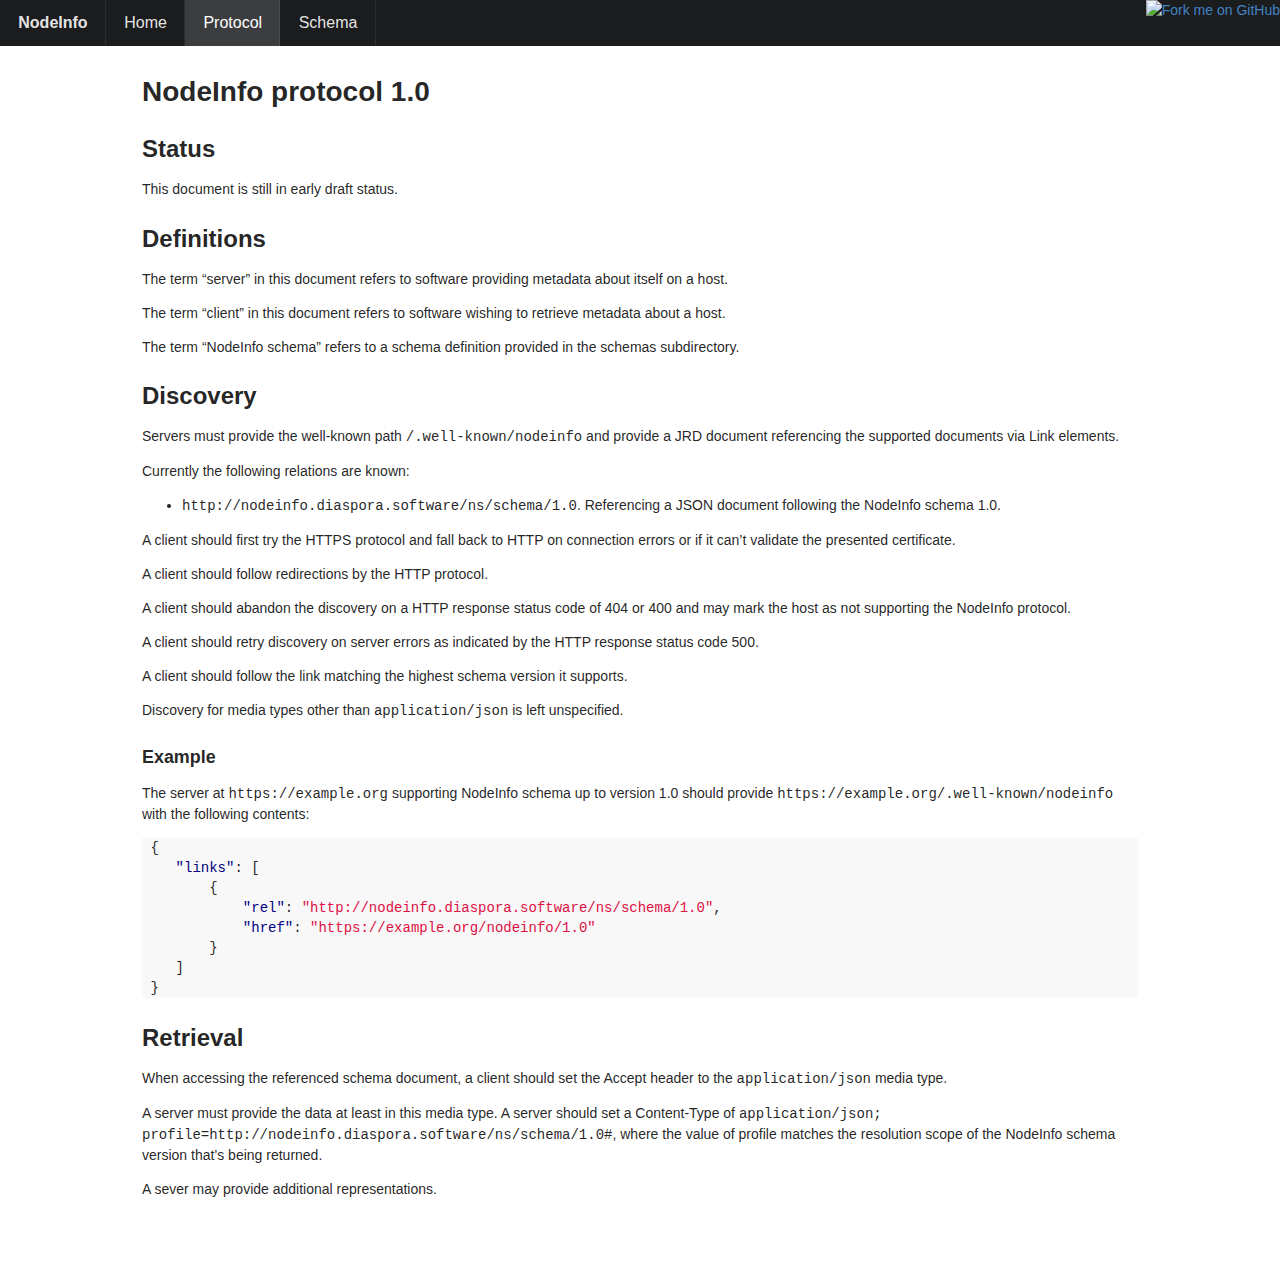
==== commit fbbff75d: "Automated commit at 2015-08-23 10:06:39 UTC by middleman-deploy 1.0.0" ====
--- a/protocol.html
+++ b/protocol.html
@@ -1,4 +1,4 @@
-<!DOCTYPE html><html><head><meta charset="utf-8" /><meta content="IE=edge,chrome=1" http-equiv="X-UA-Compatible" /><title>NodeInfo</title><link href="/stylesheets/all.css" rel="stylesheet" type="text/css" /><script src="/javascripts/all.js" type="text/javascript"></script></head><body class="protocol"><div class="ui menu inverted large" id="nav"><span class="item header"> NodeInfo</span><a class="item " href="/">Home</a><a class="item active" href="/protocol.html">Protocol</a><a class="item " href="/schema.html">Schema</a></div><a href="https://github.com/jhass/nodeinfo" id="forkme"><img alt="Fork me on GitHub" data-canonical-src="https://s3.amazonaws.com/github/ribbons/forkme_right_darkblue_121621.png" src="https://camo.githubusercontent.com/38ef81f8aca64bb9a64448d0d70f1308ef5341ab/68747470733a2f2f73332e616d617a6f6e6177732e636f6d2f6769746875622f726962626f6e732f666f726b6d655f72696768745f6461726b626c75655f3132313632312e706e67" /></a><div class="ui segment basic" id="main"><h1>NodeInfo protocol 1.0</h1>
+<!DOCTYPE html><html><head><meta charset="utf-8" /><meta content="IE=edge,chrome=1" http-equiv="X-UA-Compatible" /><title>NodeInfo</title><link href="/stylesheets/all.css" rel="stylesheet" /><script src="/javascripts/all.js"></script></head><body class="protocol"><div class="ui menu inverted large" id="nav"><span class="item header"> NodeInfo</span><a class="item " href="/">Home</a><a class="item active" href="/protocol.html">Protocol</a><a class="item " href="/schema.html">Schema</a></div><a href="https://github.com/jhass/nodeinfo" id="forkme"><img alt="Fork me on GitHub" data-canonical-src="https://s3.amazonaws.com/github/ribbons/forkme_right_darkblue_121621.png" src="https://camo.githubusercontent.com/38ef81f8aca64bb9a64448d0d70f1308ef5341ab/68747470733a2f2f73332e616d617a6f6e6177732e636f6d2f6769746875622f726962626f6e732f666f726b6d655f72696768745f6461726b626c75655f3132313632312e706e67" /></a><div class="ui segment basic" id="main"><h1>NodeInfo protocol 1.0</h1>
 
 <h2>Status</h2>
 
@@ -51,10 +51,10 @@
 1.0 should provide <code>https://example.org/.well-known/nodeinfo</code> with the following
 contents:</p>
 <pre class="highlight json"><code><span class="w"> </span><span class="p">{</span><span class="w">
-    </span><span class="s2">"links"</span><span class="p">:</span><span class="w"> </span><span class="p">[</span><span class="w">
+    </span><span class="nt">"links"</span><span class="p">:</span><span class="w"> </span><span class="p">[</span><span class="w">
         </span><span class="p">{</span><span class="w">
-            </span><span class="s2">"rel"</span><span class="p">:</span><span class="w"> </span><span class="s2">"http://nodeinfo.diaspora.software/ns/schema/1.0"</span><span class="p">,</span><span class="w">
-            </span><span class="s2">"href"</span><span class="p">:</span><span class="w"> </span><span class="s2">"https://example.org/nodeinfo/1.0"</span><span class="w">
+            </span><span class="nt">"rel"</span><span class="p">:</span><span class="w"> </span><span class="s2">"http://nodeinfo.diaspora.software/ns/schema/1.0"</span><span class="p">,</span><span class="w">
+            </span><span class="nt">"href"</span><span class="p">:</span><span class="w"> </span><span class="s2">"https://example.org/nodeinfo/1.0"</span><span class="w">
         </span><span class="p">}</span><span class="w">
     </span><span class="p">]</span><span class="w">
  </span><span class="p">}</span><span class="w">
--- a/stylesheets/all.css
+++ b/stylesheets/all.css
@@ -1,337 +1,346 @@
-﻿@import "https://fonts.googleapis.com/css?family=Lato:400,700,400italic,700italic&subset=latin";/*!
- * # Semantic UI - Site
- * http://github.com/semantic-org/semantic-ui/
- *
- *
- * Copyright 2014 Contributors
- * Released under the MIT license
- * http://opensource.org/licenses/MIT
- *
- */html,body{height:100%}html{font-size:14px}body{margin:0px;padding:0px;min-width:320px;background:#f7f7f7;font-family:'Lato', 'Helvetica Neue', Arial, Helvetica, sans-serif;font-size:14px;line-height:1.33;color:rgba(0,0,0,0.8);font-smoothing:antialiased}h1,h2,h3,h4,h5{font-family:'Lato', 'Helvetica Neue', Arial, Helvetica, sans-serif;line-height:1.33em;margin:-webkit-calc(2rem -  0.165em ) 0em 1rem;margin:calc(2rem -  0.165em ) 0em 1rem;font-weight:bold;padding:0em}h1{min-height:1rem;font-size:2rem}h2{font-size:1.714rem}h3{font-size:1.28rem}h4{font-size:1.071rem}h5{font-size:1rem}h1:first-child,h2:first-child,h3:first-child,h4:first-child,h5:first-child{margin-top:0em}h1:last-child,h2:last-child,h3:last-child,h4:last-child,h5:last-child{margin-bottom:0em}p{margin:0em 0em 1em;line-height:1.33}p:first-child{margin-top:0em}p:last-child{margin-bottom:0em}a{color:#009fda;text-decoration:none}a:hover{color:#00b2f3}::-webkit-selection{background-color:#cce2ff;color:rgba(0,0,0,0.8)}::-moz-selection{background-color:#cce2ff;color:rgba(0,0,0,0.8)}::selection{background-color:#cce2ff;color:rgba(0,0,0,0.8)}textarea::-webkit-selection,input::-webkit-selection{background-color:rgba(100,100,100,0.4);color:rgba(0,0,0,0.8)}textarea::-moz-selection,input::-moz-selection{background-color:rgba(100,100,100,0.4);color:rgba(0,0,0,0.8)}textarea::selection,input::selection{background-color:rgba(100,100,100,0.4);color:rgba(0,0,0,0.8)}/*!
- * # Semantic UI 1.11.5 - Reset
- * http://github.com/semantic-org/semantic-ui/
- *
- *
- * Copyright 2014 Contributors
+﻿/*!
+ * # Semantic UI 2.0.7 - Site
+ * http://github.com/semantic-org/semantic-ui/
+ *
+ *
+ * Copyright 2015 Contributors
+ * Released under the MIT license
+ * http://opensource.org/licenses/MIT
+ *
+ */@import url("https://fonts.googleapis.com/css?family=Lato:400,700,400italic,700italic&subset=latin")html,body{height:100%}html{font-size:14px}body{margin:0px;padding:0px;overflow-x:hidden;min-width:320px;background:#ffffff;font-family:'Lato', 'Helvetica Neue', Arial, Helvetica, sans-serif;font-size:14px;line-height:1.4285em;color:rgba(0,0,0,0.87);font-smoothing:antialiased}h1,h2,h3,h4,h5{font-family:'Lato', 'Helvetica Neue', Arial, Helvetica, sans-serif;line-height:1.2857em;margin:calc(2rem -  0.14285em ) 0em 1rem;font-weight:bold;padding:0em}h1{min-height:1rem;font-size:2rem}h2{font-size:1.714rem}h3{font-size:1.28rem}h4{font-size:1.071rem}h5{font-size:1rem}h1:first-child,h2:first-child,h3:first-child,h4:first-child,h5:first-child{margin-top:0em}h1:last-child,h2:last-child,h3:last-child,h4:last-child,h5:last-child{margin-bottom:0em}p{margin:0em 0em 1em;line-height:1.4285em}p:first-child{margin-top:0em}p:last-child{margin-bottom:0em}a{color:#4183c4;text-decoration:none}a:hover{color:#1e70bf;text-decoration:none}::-webkit-selection{background-color:#cce2ff;color:rgba(0,0,0,0.87)}::-moz-selection{background-color:#cce2ff;color:rgba(0,0,0,0.87)}::selection{background-color:#cce2ff;color:rgba(0,0,0,0.87)}textarea::-webkit-selection,input::-webkit-selection{background-color:rgba(100,100,100,0.4);color:rgba(0,0,0,0.87)}textarea::-moz-selection,input::-moz-selection{background-color:rgba(100,100,100,0.4);color:rgba(0,0,0,0.87)}textarea::selection,input::selection{background-color:rgba(100,100,100,0.4);color:rgba(0,0,0,0.87)}/*!
+ * # Semantic UI 2.0.7 - Reset
+ * http://github.com/semantic-org/semantic-ui/
+ *
+ *
+ * Copyright 2015 Contributors
  * Released under the MIT license
  * http://opensource.org/licenses/MIT
  *
  */*,*:before,*:after{box-sizing:inherit}html{box-sizing:border-box}input[type="text"],input[type="email"],input[type="search"],input[type="password"]{-webkit-appearance:none;-moz-appearance:none}/*! normalize.css v3.0.1 | MIT License | git.io/normalize *//*! normalize.css v3.0.1 | MIT License | git.io/normalize */html{font-family:sans-serif;-ms-text-size-adjust:100%;-webkit-text-size-adjust:100%}body{margin:0}article,aside,details,figcaption,figure,footer,header,hgroup,main,nav,section,summary{display:block}audio,canvas,progress,video{display:inline-block;vertical-align:baseline}audio:not([controls]){display:none;height:0}[hidden],template{display:none}a{background:transparent}a:active,a:hover{outline:0}abbr[title]{border-bottom:1px dotted}b,strong{font-weight:bold}dfn{font-style:italic}h1{font-size:2em;margin:0.67em 0}mark{background:#ff0;color:#000}small{font-size:80%}sub,sup{font-size:75%;line-height:0;position:relative;vertical-align:baseline}sup{top:-0.5em}sub{bottom:-0.25em}img{border:0}svg:not(:root){overflow:hidden}figure{margin:1em 40px}hr{box-sizing:content-box;height:0}pre{overflow:auto}code,kbd,pre,samp{font-family:monospace, monospace;font-size:1em}button,input,optgroup,select,textarea{color:inherit;font:inherit;margin:0}button{overflow:visible}button,select{text-transform:none}button,html input[type="button"],input[type="reset"],input[type="submit"]{-webkit-appearance:button;cursor:pointer}button[disabled],html input[disabled]{cursor:default}button::-moz-focus-inner,input::-moz-focus-inner{border:0;padding:0}input{line-height:normal}input[type="checkbox"],input[type="radio"]{box-sizing:border-box;padding:0}input[type="number"]::-webkit-inner-spin-button,input[type="number"]::-webkit-outer-spin-button{height:auto}input[type="search"]{-webkit-appearance:textfield;box-sizing:content-box}input[type="search"]::-webkit-search-cancel-button,input[type="search"]::-webkit-search-decoration{-webkit-appearance:none}fieldset{border:1px solid #c0c0c0;margin:0 2px;padding:0.35em 0.625em 0.75em}legend{border:0;padding:0}textarea{overflow:auto}optgroup{font-weight:bold}table{border-collapse:collapse;border-spacing:0}td,th{padding:0}/*!
- * # Semantic UI 1.11.5 - Breadcrumb
- * http://github.com/semantic-org/semantic-ui/
- *
- *
- * Copyright 2014 Contributors
- * Released under the MIT license
- * http://opensource.org/licenses/MIT
- *
- */.ui.breadcrumb{margin:1em 0em;display:inline-block;vertical-align:middle}.ui.breadcrumb:first-child{margin-top:0em}.ui.breadcrumb:last-child{margin-bottom:0em}.ui.breadcrumb .divider{display:inline-block;opacity:0.5;margin:0em 0.2rem 0em;font-size:0.9em;color:rgba(0,0,0,0.4);vertical-align:baseline}.ui.breadcrumb a{color:#009fda}.ui.breadcrumb a:hover{color:#00b2f3}.ui.breadcrumb .icon.divider{font-size:0.85714286em;vertical-align:baseline}.ui.breadcrumb a.section{cursor:pointer}.ui.breadcrumb .section{display:inline-block;margin:0em;padding:0em}.ui.breadcrumb.segment{display:inline-block;padding:0.5em 1em}.ui.breadcrumb .active.section{font-weight:bold}.ui.mini.breadcrumb{font-size:0.65em}.ui.tiny.breadcrumb{font-size:0.7em}.ui.small.breadcrumb{font-size:0.75em}.ui.breadcrumb{font-size:1em}.ui.large.breadcrumb{font-size:1.1em}.ui.big.breadcrumb{font-size:1.05em}.ui.huge.breadcrumb{font-size:1.3em}.ui.massive.breadcrumb{font-size:1.5em}/*!
- * # Semantic UI 1.11.5 - Form
- * http://github.com/semantic-org/semantic-ui/
- *
- *
- * Copyright 2014 Contributors
- * Released under the MIT license
- * http://opensource.org/licenses/MIT
- *
- */.ui.form{position:relative;max-width:100%}.ui.form>p{margin:1em 0em}.ui.form .fields .field,.ui.form .field{clear:both;margin:0em 0em 1em}.ui.form .fields:last-child,.ui.form .field:last-child{margin-bottom:0em}.ui.form .field>label{display:block;margin:0em 0em 0.2857rem 0em;color:rgba(0,0,0,0.8);font-size:0.9285em;font-weight:bold;text-transform:none}.ui.form .grouped.fields>label{margin:0em 0em 0.2857rem 0em;color:rgba(0,0,0,0.8);font-size:0.9285em;font-weight:bold;text-transform:none}.ui.form .inline.fields>label{display:inline-block;vertical-align:middle;margin:0em 1em 0em 0em;color:rgba(0,0,0,0.8);font-size:0.9285em;font-weight:bold;text-transform:none}.ui.form textarea,.ui.form input:not([type]),.ui.form input[type="date"],.ui.form input[type="datetime-local"],.ui.form input[type="email"],.ui.form input[type="number"],.ui.form input[type="password"],.ui.form input[type="search"],.ui.form input[type="tel"],.ui.form input[type="time"],.ui.form input[type="text"],.ui.form input[type="url"],.ui.form .ui.input{width:100%;vertical-align:top}.ui.form input:not([type]),.ui.form input[type="date"],.ui.form input[type="datetime-local"],.ui.form input[type="email"],.ui.form input[type="number"],.ui.form input[type="password"],.ui.form input[type="search"],.ui.form input[type="tel"],.ui.form input[type="time"],.ui.form input[type="text"],.ui.form input[type="url"]{font-family:'Lato', 'Helvetica Neue', Arial, Helvetica, sans-serif;margin:0em;outline:none;-webkit-appearance:none;tap-highlight-color:rgba(255,255,255,0);line-height:1.2142em;padding:0.67861em 1em;font-size:1em;background:#ffffff;border:1px solid rgba(39,41,43,0.15);color:rgba(0,0,0,0.8);border-radius:0.2857rem;box-shadow:0em 0em 0em 0em transparent inset;-webkit-transition:background-color 0.2s ease, color 0.2s ease, box-shadow 0.2s ease, border-color 0.2s ease;transition:background-color 0.2s ease, color 0.2s ease, box-shadow 0.2s ease, border-color 0.2s ease}.ui.textarea,.ui.form textarea{margin:0em;-webkit-appearance:none;tap-highlight-color:rgba(255,255,255,0);padding:0.78571em 1em;background:#ffffff;border:1px solid rgba(39,41,43,0.15);outline:none;color:rgba(0,0,0,0.8);border-radius:0.2857rem;box-shadow:0em 0em 0em 0em transparent inset;-webkit-transition:background-color 0.2s ease, color 0.2s ease, box-shadow 0.2s ease, border-color 0.2s ease;transition:background-color 0.2s ease, color 0.2s ease, box-shadow 0.2s ease, border-color 0.2s ease;font-size:1em;height:12em;min-height:8em;max-height:24em;line-height:1.2857;resize:vertical}.ui.form textarea,.ui.form input[type="checkbox"]{vertical-align:top}.ui.form input.attached{width:auto}.ui.form select{display:block;height:auto;width:100%;background:#ffffff;border:1px solid rgba(39,41,43,0.15);border-radius:0.2857rem;box-shadow:0em 0em 0em 0em transparent inset;padding:0.62em 1em;color:rgba(0,0,0,0.8);-webkit-transition:background-color 0.2s ease, color 0.2s ease, box-shadow 0.2s ease, border-color 0.2s ease;transition:background-color 0.2s ease, color 0.2s ease, box-shadow 0.2s ease, border-color 0.2s ease}.ui.form .field>.selection.dropdown{width:100%}.ui.form .field>.selection.dropdown>.dropdown.icon{float:right}.ui.form .inline.field>.selection.dropdown{width:auto}.ui.form .inline.field>.selection.dropdown>.dropdown.icon{float:none}.ui.form .divider{clear:both;margin:1em 0em}.ui.form .success.message,.ui.form .warning.message,.ui.form .error.message{display:none}.ui.form .message:first-child{margin-top:0px}.ui.form .field .prompt.label{white-space:nowrap}.ui.form .inline.field .prompt{margin:-0.5em 0em -0.5em 1em}.ui.form .inline.field .prompt:before{margin-top:-0.3em;bottom:auto;right:auto;top:50%;left:0em}.ui.form ::-webkit-input-placeholder{color:rgba(140,140,140,0.8)}.ui.form ::-moz-placeholder{color:rgba(140,140,140,0.8)}.ui.form :focus::-webkit-input-placeholder{color:rgba(89,89,89,0.8)}.ui.form :focus::-moz-placeholder{color:rgba(89,89,89,0.8)}.ui.form .error ::-webkit-input-placeholder{color:#e38585}.ui.form .error ::-moz-placeholder{color:#e38585}.ui.form .error :focus::-webkit-input-placeholder{color:#de7171}.ui.form .error :focus::-moz-placeholder{color:#de7171}.ui.form input:not([type]):focus,.ui.form input[type="date"]:focus,.ui.form input[type="datetime-local"]:focus,.ui.form input[type="email"]:focus,.ui.form input[type="number"]:focus,.ui.form input[type="password"]:focus,.ui.form input[type="search"]:focus,.ui.form input[type="tel"]:focus,.ui.form input[type="time"]:focus,.ui.form input[type="text"]:focus,.ui.form input[type="url"]:focus{color:rgba(0,0,0,0.85);border-color:rgba(39,41,43,0.3);border-radius:0em 0.2857rem 0.2857rem 0em;background:#ffffff;box-shadow:1px 0em 0em 0em rgba(39,41,43,0.3) inset}.ui.form textarea:focus{color:rgba(0,0,0,0.85);border-color:rgba(39,41,43,0.3);border-radius:0em 0.2857rem 0.2857rem 0em;background:#ffffff;box-shadow:1px 0em 0em 0em rgba(39,41,43,0.3) inset;-webkit-appearance:none}.ui.form.success .success.message{display:block}.ui.form.warning .warning.message{display:block}.ui.form.error .error.message{display:block}.ui.form .fields.error .field label,.ui.form .field.error label,.ui.form .fields.error .field .input,.ui.form .field.error .input{color:#d95c5c}.ui.form .fields.error .field .corner.label,.ui.form .field.error .corner.label{border-color:#d95c5c;color:#ffffff}.ui.form .fields.error .field textarea,.ui.form .fields.error .field select,.ui.form .fields.error .field input:not([type]),.ui.form .fields.error .field input[type="date"],.ui.form .fields.error .field input[type="datetime-local"],.ui.form .fields.error .field input[type="email"],.ui.form .fields.error .field input[type="number"],.ui.form .fields.error .field input[type="password"],.ui.form .fields.error .field input[type="search"],.ui.form .fields.error .field input[type="tel"],.ui.form .fields.error .field input[type="time"],.ui.form .fields.error .field input[type="text"],.ui.form .fields.error .field input[type="url"],.ui.form .field.error textarea,.ui.form .field.error select,.ui.form .field.error input:not([type]),.ui.form .field.error input[type="date"],.ui.form .field.error input[type="datetime-local"],.ui.form .field.error input[type="email"],.ui.form .field.error input[type="number"],.ui.form .field.error input[type="password"],.ui.form .field.error input[type="search"],.ui.form .field.error input[type="tel"],.ui.form .field.error input[type="time"],.ui.form .field.error input[type="text"],.ui.form .field.error input[type="url"]{background:#fff0f0;border-color:#dbb1b1;color:#d95c5c;border-radius:0em 0.2857rem 0.2857rem 0em;box-shadow:2px 0em 0em 0em #d95c5c inset}.ui.form .field.error textarea:focus,.ui.form .field.error select:focus,.ui.form .field.error input:not([type]):focus,.ui.form .field.error input[type="date"]:focus,.ui.form .field.error input[type="datetime-local"]:focus,.ui.form .field.error input[type="email"]:focus,.ui.form .field.error input[type="number"]:focus,.ui.form .field.error input[type="password"]:focus,.ui.form .field.error input[type="search"]:focus,.ui.form .field.error input[type="tel"]:focus,.ui.form .field.error input[type="time"]:focus,.ui.form .field.error input[type="text"]:focus,.ui.form .field.error input[type="url"]:focus{background:#fff0f0;border-color:#dbb1b1;color:#dc6868;-webkit-appearance:none;box-shadow:2px 0em 0em 0em #dc6868 inset}.ui.form .field.error select{-webkit-appearance:menulist-button}.ui.form .fields.error .field .ui.dropdown,.ui.form .fields.error .field .ui.dropdown .item,.ui.form .field.error .ui.dropdown,.ui.form .field.error .ui.dropdown .text,.ui.form .field.error .ui.dropdown .item{background:#fff0f0;color:#d95c5c}.ui.form .fields.error .field .ui.dropdown,.ui.form .field.error .ui.dropdown{border-color:#dbb1b1 !important}.ui.form .fields.error .field .ui.dropdown:hover,.ui.form .field.error .ui.dropdown:hover{border-color:#dbb1b1 !important}.ui.form .fields.error .field .ui.dropdown:hover .menu,.ui.form .field.error .ui.dropdown:hover .menu{border-color:#dbb1b1}.ui.form .fields.error .field .ui.dropdown .menu .item:hover,.ui.form .field.error .ui.dropdown .menu .item:hover{background-color:#fbe7e7}.ui.form .fields.error .field .ui.dropdown .menu .active.item,.ui.form .field.error .ui.dropdown .menu .active.item{background-color:#fdcfcf !important}.ui.form .fields.error .field .checkbox:not(.toggle):not(.slider) label,.ui.form .field.error .checkbox:not(.toggle):not(.slider) label,.ui.form .fields.error .field .checkbox:not(.toggle):not(.slider) .box,.ui.form .field.error .checkbox:not(.toggle):not(.slider) .box{color:#d95c5c}.ui.form .fields.error .field .checkbox:not(.toggle):not(.slider) label:before,.ui.form .field.error .checkbox:not(.toggle):not(.slider) label:before,.ui.form .fields.error .field .checkbox:not(.toggle):not(.slider) .box:before,.ui.form .field.error .checkbox:not(.toggle):not(.slider) .box:before{background:#fff0f0;border-color:#dbb1b1}.ui.form .fields.error .field .checkbox label:after,.ui.form .field.error .checkbox label:after,.ui.form .fields.error .field .checkbox .box:after,.ui.form .field.error .checkbox .box:after{color:#d95c5c}.ui.form .field :disabled,.ui.form .field.disabled{opacity:0.5}.ui.form .field.disabled label{opacity:0.5}.ui.form .field.disabled :disabled{opacity:1}.ui.loading.form{position:relative;cursor:default;point-events:none;text-shadow:none !important;color:transparent !important;-webkit-transition:all 0s linear;transition:all 0s linear;z-index:100}.ui.loading.form:before{position:absolute;content:'';top:0%;left:0%;background:rgba(255,255,255,0.8);width:100%;height:100%;z-index:100}.ui.loading.form:after{position:absolute;content:'';top:50%;left:50%;margin:-1.5em 0em 0em -1.5em;width:3em;height:3em;-webkit-animation:form-spin 0.6s linear;animation:form-spin 0.6s linear;-webkit-animation-iteration-count:infinite;animation-iteration-count:infinite;border-radius:500rem;border-color:#aaa rgba(0,0,0,0.1) rgba(0,0,0,0.1) rgba(0,0,0,0.1);border-style:solid;border-width:0.2em;box-shadow:0px 0px 0px 1px transparent;visibility:visible;z-index:101}@-webkit-keyframes form-spin{from{-webkit-transform:rotate(0deg);transform:rotate(0deg)}to{-webkit-transform:rotate(360deg);transform:rotate(360deg)}}@keyframes form-spin{from{-webkit-transform:rotate(0deg);transform:rotate(0deg)}to{-webkit-transform:rotate(360deg);transform:rotate(360deg)}}.ui.form .required.fields>.field>label:after,.ui.form .required.field>label:after,.ui.form .required.fields>.field>.checkbox:after,.ui.form .required.field>.checkbox:after{margin:-0.2em 0em 0em 0.2em;content:'*';color:#d95c5c}.ui.form .required.fields>.field>label:after,.ui.form .required.field>label:after{display:inline-block;vertical-align:top}.ui.form .required.fields>.field>.checkbox:after,.ui.form .required.field>.checkbox:after{position:absolute;top:0%;left:100%}.ui.inverted.form label,.ui.form .inverted.segment label,.ui.form .inverted.segment .ui.checkbox label,.ui.form .inverted.segment .ui.checkbox .box,.ui.inverted.form .ui.checkbox label,.ui.inverted.form .ui.checkbox .box{color:#ffffff}.ui.form .grouped.fields{margin:0em 0em 1em}.ui.form .grouped.fields:last-child{margin-bottom:0em}.ui.form .grouped.fields>label{font-size:0.9285em}.ui.form .grouped.fields .field{display:block;float:none;margin:0.5em 0em;padding:0em}.ui.form .fields{clear:both}.ui.form .fields:after{content:' ';display:block;clear:both;visibility:hidden;line-height:0;height:0}.ui.form .fields>.field{clear:none;float:left;padding-left:0.5em;padding-right:0.5em}.ui.form .fields>.field:first-child{border-left:none;box-shadow:none}.ui.form .two.fields>.fields,.ui.form .two.fields>.field{width:50%}.ui.form .three.fields>.fields,.ui.form .three.fields>.field{width:33.33333333%}.ui.form .four.fields>.fields,.ui.form .four.fields>.field{width:25%}.ui.form .five.fields>.fields,.ui.form .five.fields>.field{width:20%}.ui.form .six.fields>.fields,.ui.form .six.fields>.field{width:16.66666667%}.ui.form .seven.fields>.fields,.ui.form .seven.fields>.field{width:14.28571429%}.ui.form .eight.fields>.fields,.ui.form .eight.fields>.field{width:12.5%}.ui.form .nine.fields>.fields,.ui.form .nine.fields>.field{width:11.11111111%}.ui.form .ten.fields>.fields,.ui.form .ten.fields>.field{width:10%}@media only screen and (max-width: 767px){.ui.form .two.fields>.fields,.ui.form .two.fields>.field,.ui.form .three.fields>.fields,.ui.form .three.fields>.field,.ui.form .four.fields>.fields,.ui.form .four.fields>.field,.ui.form .five.fields>.fields,.ui.form .five.fields>.field,.ui.form .six.fields>.fields,.ui.form .six.fields>.field,.ui.form .seven.fields>.fields,.ui.form .seven.fields>.field,.ui.form .eight.fields>.fields,.ui.form .eight.fields>.field,.ui.form .nine.fields>.fields,.ui.form .nine.fields>.field,.ui.form .ten.fields>.fields,.ui.form .ten.fields>.field{width:100% !important;margin:0em 0em 1em;padding-left:0%;padding-right:0%}}.ui.form .fields .field:first-child{padding-left:0%}.ui.form .fields .field:last-child{padding-right:0%}.ui.form .fields .wide.field{width:6.25%;padding-left:0.5em;padding-right:0.5em}.ui.form .fields .wide.field:first-child{padding-left:0%}.ui.form .fields .wide.field:last-child{padding-right:0%}.ui.form .one.wide.field{width:6.25% !important}.ui.form .two.wide.field{width:12.5% !important}.ui.form .three.wide.field{width:18.75% !important}.ui.form .four.wide.field{width:25% !important}.ui.form .five.wide.field{width:31.25% !important}.ui.form .six.wide.field{width:37.5% !important}.ui.form .seven.wide.field{width:43.75% !important}.ui.form .eight.wide.field{width:50% !important}.ui.form .nine.wide.field{width:56.25% !important}.ui.form .ten.wide.field{width:62.5% !important}.ui.form .eleven.wide.field{width:68.75% !important}.ui.form .twelve.wide.field{width:75% !important}.ui.form .thirteen.wide.field{width:81.25% !important}.ui.form .fourteen.wide.field{width:87.5% !important}.ui.form .fifteen.wide.field{width:93.75% !important}.ui.form .sixteen.wide.field{width:100% !important}@media only screen and (max-width: 767px){.ui.form .two.fields>.fields,.ui.form .two.fields>.field,.ui.form .three.fields>.fields,.ui.form .three.fields>.field,.ui.form .four.fields>.fields,.ui.form .four.fields>.field,.ui.form .five.fields>.fields,.ui.form .five.fields>.field,.ui.form .fields>.two.wide.field,.ui.form .fields>.three.wide.field,.ui.form .fields>.four.wide.field,.ui.form .fields>.five.wide.field,.ui.form .fields>.six.wide.field,.ui.form .fields>.seven.wide.field,.ui.form .fields>.eight.wide.field,.ui.form .fields>.nine.wide.field,.ui.form .fields>.ten.wide.field,.ui.form .fields>.eleven.wide.field,.ui.form .fields>.twelve.wide.field,.ui.form .fields>.thirteen.wide.field,.ui.form .fields>.fourteen.wide.field,.ui.form .fields>.fifteen.wide.field,.ui.form .fields>.sixteen.wide.field{width:100% !important;margin:0em 0em 1em;padding-left:0%;padding-right:0%}}.ui.form .inline.fields{margin:0em 0em 1em}.ui.form .inline.fields .field{display:inline-block;float:none;margin:0em 1em 0em 0em;padding:0em}.ui.form .inline.fields .field>label,.ui.form .inline.fields .field>p,.ui.form .inline.fields .field>input,.ui.form .inline.fields .field>.ui.input,.ui.form .inline.field>label,.ui.form .inline.field>p,.ui.form .inline.field>input,.ui.form .inline.field>.ui.input{display:inline-block;width:auto;margin-top:0em;margin-bottom:0em;vertical-align:middle;font-size:0.9285em}.ui.form .inline.fields .field>input,.ui.form .inline.fields .field>.ui.input,.ui.form .inline.field>input,.ui.form .inline.field>.ui.input{font-size:0.9285em}.ui.form .inline.fields .field>.ui.checkbox label{padding-left:1.75em}.ui.form .inline.fields .field>:first-child,.ui.form .inline.field>:first-child{margin:0em 0.2857rem 0em 0em}.ui.form .inline.fields .field>:only-child,.ui.form .inline.field>:only-child{margin:0em}.ui.small.form{font-size:0.875em}.ui.form{font-size:auto}.ui.large.form{font-size:1.125em}.ui.huge.form{font-size:1.2em}/*!
- * # Semantic UI 1.11.5 - Grid
- * http://github.com/semantic-org/semantic-ui/
- *
- *
- * Copyright 2014 Contributors
- * Released under the MIT license
- * http://opensource.org/licenses/MIT
- *
- */.ui.grid{display:block;text-align:left;font-size:0em;padding:0em}.ui.grid:after,.ui.grid>.row:after{content:'';display:block;height:0px;clear:both;visibility:hidden}.ui.grid{margin-top:-1rem;margin-bottom:-1rem;margin-left:-1rem;margin-right:-1rem}.ui.relaxed.grid{margin-left:-1.5rem;margin-right:-1.5rem}.ui[class*="very relaxed"].grid{margin-left:-2.5rem;margin-right:-2.5rem}.ui.grid+.grid{margin-top:1rem}.ui.grid>.column:not(.row),.ui.grid>.row>.column{position:relative;display:inline-block;font-size:1rem;width:6.25%;padding-left:1rem;padding-right:1rem;vertical-align:top}.ui.grid>*{padding-left:1rem;padding-right:1rem}.ui.grid>.row{position:relative;display:block;width:auto !important;padding:0rem;font-size:0rem;padding-top:1rem;padding-bottom:1rem}.ui.grid>.column:not(.row){padding-top:1rem;padding-bottom:1rem}.ui.grid>.row>.column{margin-top:0em;margin-bottom:0em}.ui.grid>.row>img,.ui.grid>.row>.column>img{max-width:100%}.ui.grid .row+.ui.divider{margin:1rem 1rem}.ui.grid>.row>.column:last-child>.horizontal.segment,.ui.grid>.column:last-child>.horizontal.segment{box-shadow:none}.ui.page.grid{padding-left:8%;padding-right:8%;width:auto}.ui.grid>.ui.grid:first-child{margin-top:0em}.ui.grid>.ui.grid:last-child{margin-bottom:0em}@media only screen and (max-width: 767px){.ui.page.grid{width:auto;padding-left:0em;padding-right:0em;margin-left:0em;margin-right:0em}}@media only screen and (min-width: 768px){.ui.page.grid{width:auto;margin-left:0em;margin-right:0em;padding-left:4em;padding-right:4em}}@media only screen and (min-width: 992px){.ui.page.grid{width:auto;margin-left:0em;margin-right:0em;padding-left:8%;padding-right:8%}}@media only screen and (min-width: 1400px){.ui.page.grid{width:auto;margin-left:0em;margin-right:0em;padding-left:15%;padding-right:15%}}@media only screen and (min-width: 1920px){.ui.page.grid{width:auto;margin-left:0em;margin-right:0em;padding-left:23%;padding-right:23%}}.ui.grid>.column:only-child,.ui.grid>.row>.column:only-child{width:100%}.ui[class*="one column"].grid>.row>.column,.ui[class*="one column"].grid>.column{width:100%}.ui[class*="two column"].grid>.row>.column,.ui[class*="two column"].grid>.column{width:50%}.ui[class*="three column"].grid>.row>.column,.ui[class*="three column"].grid>.column{width:33.33333333%}.ui[class*="four column"].grid>.row>.column,.ui[class*="four column"].grid>.column{width:25%}.ui[class*="five column"].grid>.row>.column,.ui[class*="five column"].grid>.column{width:20%}.ui[class*="six column"].grid>.row>.column,.ui[class*="six column"].grid>.column{width:16.66666667%}.ui[class*="seven column"].grid>.row>.column,.ui[class*="seven column"].grid>.column{width:14.28571429%}.ui[class*="eight column"].grid>.row>.column,.ui[class*="eight column"].grid>.column{width:12.5%}.ui[class*="nine column"].grid>.row>.column,.ui[class*="nine column"].grid>.column{width:11.11111111%}.ui[class*="ten column"].grid>.row>.column,.ui[class*="ten column"].grid>.column{width:10%}.ui[class*="eleven column"].grid>.row>.column,.ui[class*="eleven column"].grid>.column{width:9.09090909%}.ui[class*="twelve column"].grid>.row>.column,.ui[class*="twelve column"].grid>.column{width:8.33333333%}.ui[class*="thirteen column"].grid>.row>.column,.ui[class*="thirteen column"].grid>.column{width:7.69230769%}.ui[class*="fourteen column"].grid>.row>.column,.ui[class*="fourteen column"].grid>.column{width:7.14285714%}.ui[class*="fifteen column"].grid>.row>.column,.ui[class*="fifteen column"].grid>.column{width:6.66666667%}.ui[class*="sixteen column"].grid>.row>.column,.ui[class*="sixteen column"].grid>.column{width:6.25%}.ui.grid>[class*="one column"].row>.column{width:100% !important}.ui.grid>[class*="two column"].row>.column{width:50% !important}.ui.grid>[class*="three column"].row>.column{width:33.33333333% !important}.ui.grid>[class*="four column"].row>.column{width:25% !important}.ui.grid>[class*="five column"].row>.column{width:20% !important}.ui.grid>[class*="six column"].row>.column{width:16.66666667% !important}.ui.grid>[class*="seven column"].row>.column{width:14.28571429% !important}.ui.grid>[class*="eight column"].row>.column{width:12.5% !important}.ui.grid>[class*="nine column"].row>.column{width:11.11111111% !important}.ui.grid>[class*="ten column"].row>.column{width:10% !important}.ui.grid>[class*="eleven column"].row>.column{width:9.09090909% !important}.ui.grid>[class*="twelve column"].row>.column{width:8.33333333% !important}.ui.grid>[class*="thirteen column"].row>.column{width:7.69230769% !important}.ui.grid>[class*="fourteen column"].row>.column{width:7.14285714% !important}.ui.grid>[class*="fifteen column"].row>.column{width:6.66666667% !important}.ui.grid>[class*="sixteen column"].row>.column{width:6.25% !important}.ui.grid>.row>[class*="one wide"].column,.ui.grid>.column.row>[class*="one wide"].column,.ui.grid>[class*="one wide"].column,.ui.column.grid>[class*="one wide"].column{width:6.25% !important}.ui.grid>.row>[class*="two wide"].column,.ui.grid>.column.row>[class*="two wide"].column,.ui.grid>[class*="two wide"].column,.ui.column.grid>[class*="two wide"].column{width:12.5% !important}.ui.grid>.row>[class*="three wide"].column,.ui.grid>.column.row>[class*="three wide"].column,.ui.grid>[class*="three wide"].column,.ui.column.grid>[class*="three wide"].column{width:18.75% !important}.ui.grid>.row>[class*="four wide"].column,.ui.grid>.column.row>[class*="four wide"].column,.ui.grid>[class*="four wide"].column,.ui.column.grid>[class*="four wide"].column{width:25% !important}.ui.grid>.row>[class*="five wide"].column,.ui.grid>.column.row>[class*="five wide"].column,.ui.grid>[class*="five wide"].column,.ui.column.grid>[class*="five wide"].column{width:31.25% !important}.ui.grid>.row>[class*="six wide"].column,.ui.grid>.column.row>[class*="six wide"].column,.ui.grid>[class*="six wide"].column,.ui.column.grid>[class*="six wide"].column{width:37.5% !important}.ui.grid>.row>[class*="seven wide"].column,.ui.grid>.column.row>[class*="seven wide"].column,.ui.grid>[class*="seven wide"].column,.ui.column.grid>[class*="seven wide"].column{width:43.75% !important}.ui.grid>.row>[class*="eight wide"].column,.ui.grid>.column.row>[class*="eight wide"].column,.ui.grid>[class*="eight wide"].column,.ui.column.grid>[class*="eight wide"].column{width:50% !important}.ui.grid>.row>[class*="nine wide"].column,.ui.grid>.column.row>[class*="nine wide"].column,.ui.grid>[class*="nine wide"].column,.ui.column.grid>[class*="nine wide"].column{width:56.25% !important}.ui.grid>.row>[class*="ten wide"].column,.ui.grid>.column.row>[class*="ten wide"].column,.ui.grid>[class*="ten wide"].column,.ui.column.grid>[class*="ten wide"].column{width:62.5% !important}.ui.grid>.row>[class*="eleven wide"].column,.ui.grid>.column.row>[class*="eleven wide"].column,.ui.grid>[class*="eleven wide"].column,.ui.column.grid>[class*="eleven wide"].column{width:68.75% !important}.ui.grid>.row>[class*="twelve wide"].column,.ui.grid>.column.row>[class*="twelve wide"].column,.ui.grid>[class*="twelve wide"].column,.ui.column.grid>[class*="twelve wide"].column{width:75% !important}.ui.grid>.row>[class*="thirteen wide"].column,.ui.grid>.column.row>[class*="thirteen wide"].column,.ui.grid>[class*="thirteen wide"].column,.ui.column.grid>[class*="thirteen wide"].column{width:81.25% !important}.ui.grid>.row>[class*="fourteen wide"].column,.ui.grid>.column.row>[class*="fourteen wide"].column,.ui.grid>[class*="fourteen wide"].column,.ui.column.grid>[class*="fourteen wide"].column{width:87.5% !important}.ui.grid>.row>[class*="fifteen wide"].column,.ui.grid>.column.row>[class*="fifteen wide"].column,.ui.grid>[class*="fifteen wide"].column,.ui.column.grid>[class*="fifteen wide"].column{width:93.75% !important}.ui.grid>.row>[class*="sixteen wide"].column,.ui.grid>.column.row>[class*="sixteen wide"].column,.ui.grid>[class*="sixteen wide"].column,.ui.column.grid>[class*="sixteen wide"].column{width:100% !important}@media only screen and (min-width: 320px) and (max-width: 767px){.ui.grid>.row>[class*="one wide mobile"].column,.ui.grid>.column.row>[class*="one wide mobile"].column,.ui.grid>[class*="one wide mobile"].column,.ui.column.grid>[class*="one wide mobile"].column{width:6.25% !important}.ui.grid>.row>[class*="two wide mobile"].column,.ui.grid>.column.row>[class*="two wide mobile"].column,.ui.grid>[class*="two wide mobile"].column,.ui.column.grid>[class*="two wide mobile"].column{width:12.5% !important}.ui.grid>.row>[class*="three wide mobile"].column,.ui.grid>.column.row>[class*="three wide mobile"].column,.ui.grid>[class*="three wide mobile"].column,.ui.column.grid>[class*="three wide mobile"].column{width:18.75% !important}.ui.grid>.row>[class*="four wide mobile"].column,.ui.grid>.column.row>[class*="four wide mobile"].column,.ui.grid>[class*="four wide mobile"].column,.ui.column.grid>[class*="four wide mobile"].column{width:25% !important}.ui.grid>.row>[class*="five wide mobile"].column,.ui.grid>.column.row>[class*="five wide mobile"].column,.ui.grid>[class*="five wide mobile"].column,.ui.column.grid>[class*="five wide mobile"].column{width:31.25% !important}.ui.grid>.row>[class*="six wide mobile"].column,.ui.grid>.column.row>[class*="six wide mobile"].column,.ui.grid>[class*="six wide mobile"].column,.ui.column.grid>[class*="six wide mobile"].column{width:37.5% !important}.ui.grid>.row>[class*="seven wide mobile"].column,.ui.grid>.column.row>[class*="seven wide mobile"].column,.ui.grid>[class*="seven wide mobile"].column,.ui.column.grid>[class*="seven wide mobile"].column{width:43.75% !important}.ui.grid>.row>[class*="eight wide mobile"].column,.ui.grid>.column.row>[class*="eight wide mobile"].column,.ui.grid>[class*="eight wide mobile"].column,.ui.column.grid>[class*="eight wide mobile"].column{width:50% !important}.ui.grid>.row>[class*="nine wide mobile"].column,.ui.grid>.column.row>[class*="nine wide mobile"].column,.ui.grid>[class*="nine wide mobile"].column,.ui.column.grid>[class*="nine wide mobile"].column{width:56.25% !important}.ui.grid>.row>[class*="ten wide mobile"].column,.ui.grid>.column.row>[class*="ten wide mobile"].column,.ui.grid>[class*="ten wide mobile"].column,.ui.column.grid>[class*="ten wide mobile"].column{width:62.5% !important}.ui.grid>.row>[class*="eleven wide mobile"].column,.ui.grid>.column.row>[class*="eleven wide mobile"].column,.ui.grid>[class*="eleven wide mobile"].column,.ui.column.grid>[class*="eleven wide mobile"].column{width:68.75% !important}.ui.grid>.row>[class*="twelve wide mobile"].column,.ui.grid>.column.row>[class*="twelve wide mobile"].column,.ui.grid>[class*="twelve wide mobile"].column,.ui.column.grid>[class*="twelve wide mobile"].column{width:75% !important}.ui.grid>.row>[class*="thirteen wide mobile"].column,.ui.grid>.column.row>[class*="thirteen wide mobile"].column,.ui.grid>[class*="thirteen wide mobile"].column,.ui.column.grid>[class*="thirteen wide mobile"].column{width:81.25% !important}.ui.grid>.row>[class*="fourteen wide mobile"].column,.ui.grid>.column.row>[class*="fourteen wide mobile"].column,.ui.grid>[class*="fourteen wide mobile"].column,.ui.column.grid>[class*="fourteen wide mobile"].column{width:87.5% !important}.ui.grid>.row>[class*="fifteen wide mobile"].column,.ui.grid>.column.row>[class*="fifteen wide mobile"].column,.ui.grid>[class*="fifteen wide mobile"].column,.ui.column.grid>[class*="fifteen wide mobile"].column{width:93.75% !important}.ui.grid>.row>[class*="sixteen wide mobile"].column,.ui.grid>.column.row>[class*="sixteen wide mobile"].column,.ui.grid>[class*="sixteen wide mobile"].column,.ui.column.grid>[class*="sixteen wide mobile"].column{width:100% !important}}@media only screen and (min-width: 768px) and (max-width: 991px){.ui.grid>.row>[class*="one wide tablet"].column,.ui.grid>.column.row>[class*="one wide tablet"].column,.ui.grid>[class*="one wide tablet"].column,.ui.column.grid>[class*="one wide tablet"].column{width:6.25% !important}.ui.grid>.row>[class*="two wide tablet"].column,.ui.grid>.column.row>[class*="two wide tablet"].column,.ui.grid>[class*="two wide tablet"].column,.ui.column.grid>[class*="two wide tablet"].column{width:12.5% !important}.ui.grid>.row>[class*="three wide tablet"].column,.ui.grid>.column.row>[class*="three wide tablet"].column,.ui.grid>[class*="three wide tablet"].column,.ui.column.grid>[class*="three wide tablet"].column{width:18.75% !important}.ui.grid>.row>[class*="four wide tablet"].column,.ui.grid>.column.row>[class*="four wide tablet"].column,.ui.grid>[class*="four wide tablet"].column,.ui.column.grid>[class*="four wide tablet"].column{width:25% !important}.ui.grid>.row>[class*="five wide tablet"].column,.ui.grid>.column.row>[class*="five wide tablet"].column,.ui.grid>[class*="five wide tablet"].column,.ui.column.grid>[class*="five wide tablet"].column{width:31.25% !important}.ui.grid>.row>[class*="six wide tablet"].column,.ui.grid>.column.row>[class*="six wide tablet"].column,.ui.grid>[class*="six wide tablet"].column,.ui.column.grid>[class*="six wide tablet"].column{width:37.5% !important}.ui.grid>.row>[class*="seven wide tablet"].column,.ui.grid>.column.row>[class*="seven wide tablet"].column,.ui.grid>[class*="seven wide tablet"].column,.ui.column.grid>[class*="seven wide tablet"].column{width:43.75% !important}.ui.grid>.row>[class*="eight wide tablet"].column,.ui.grid>.column.row>[class*="eight wide tablet"].column,.ui.grid>[class*="eight wide tablet"].column,.ui.column.grid>[class*="eight wide tablet"].column{width:50% !important}.ui.grid>.row>[class*="nine wide tablet"].column,.ui.grid>.column.row>[class*="nine wide tablet"].column,.ui.grid>[class*="nine wide tablet"].column,.ui.column.grid>[class*="nine wide tablet"].column{width:56.25% !important}.ui.grid>.row>[class*="ten wide tablet"].column,.ui.grid>.column.row>[class*="ten wide tablet"].column,.ui.grid>[class*="ten wide tablet"].column,.ui.column.grid>[class*="ten wide tablet"].column{width:62.5% !important}.ui.grid>.row>[class*="eleven wide tablet"].column,.ui.grid>.column.row>[class*="eleven wide tablet"].column,.ui.grid>[class*="eleven wide tablet"].column,.ui.column.grid>[class*="eleven wide tablet"].column{width:68.75% !important}.ui.grid>.row>[class*="twelve wide tablet"].column,.ui.grid>.column.row>[class*="twelve wide tablet"].column,.ui.grid>[class*="twelve wide tablet"].column,.ui.column.grid>[class*="twelve wide tablet"].column{width:75% !important}.ui.grid>.row>[class*="thirteen wide tablet"].column,.ui.grid>.column.row>[class*="thirteen wide tablet"].column,.ui.grid>[class*="thirteen wide tablet"].column,.ui.column.grid>[class*="thirteen wide tablet"].column{width:81.25% !important}.ui.grid>.row>[class*="fourteen wide tablet"].column,.ui.grid>.column.row>[class*="fourteen wide tablet"].column,.ui.grid>[class*="fourteen wide tablet"].column,.ui.column.grid>[class*="fourteen wide tablet"].column{width:87.5% !important}.ui.grid>.row>[class*="fifteen wide tablet"].column,.ui.grid>.column.row>[class*="fifteen wide tablet"].column,.ui.grid>[class*="fifteen wide tablet"].column,.ui.column.grid>[class*="fifteen wide tablet"].column{width:93.75% !important}.ui.grid>.row>[class*="sixteen wide tablet"].column,.ui.grid>.column.row>[class*="sixteen wide tablet"].column,.ui.grid>[class*="sixteen wide tablet"].column,.ui.column.grid>[class*="sixteen wide tablet"].column{width:100% !important}}@media only screen and (min-width: 992px){.ui.grid>.row>[class*="one wide computer"].column,.ui.grid>.column.row>[class*="one wide computer"].column,.ui.grid>[class*="one wide computer"].column,.ui.column.grid>[class*="one wide computer"].column{width:6.25% !important}.ui.grid>.row>[class*="two wide computer"].column,.ui.grid>.column.row>[class*="two wide computer"].column,.ui.grid>[class*="two wide computer"].column,.ui.column.grid>[class*="two wide computer"].column{width:12.5% !important}.ui.grid>.row>[class*="three wide computer"].column,.ui.grid>.column.row>[class*="three wide computer"].column,.ui.grid>[class*="three wide computer"].column,.ui.column.grid>[class*="three wide computer"].column{width:18.75% !important}.ui.grid>.row>[class*="four wide computer"].column,.ui.grid>.column.row>[class*="four wide computer"].column,.ui.grid>[class*="four wide computer"].column,.ui.column.grid>[class*="four wide computer"].column{width:25% !important}.ui.grid>.row>[class*="five wide computer"].column,.ui.grid>.column.row>[class*="five wide computer"].column,.ui.grid>[class*="five wide computer"].column,.ui.column.grid>[class*="five wide computer"].column{width:31.25% !important}.ui.grid>.row>[class*="six wide computer"].column,.ui.grid>.column.row>[class*="six wide computer"].column,.ui.grid>[class*="six wide computer"].column,.ui.column.grid>[class*="six wide computer"].column{width:37.5% !important}.ui.grid>.row>[class*="seven wide computer"].column,.ui.grid>.column.row>[class*="seven wide computer"].column,.ui.grid>[class*="seven wide computer"].column,.ui.column.grid>[class*="seven wide computer"].column{width:43.75% !important}.ui.grid>.row>[class*="eight wide computer"].column,.ui.grid>.column.row>[class*="eight wide computer"].column,.ui.grid>[class*="eight wide computer"].column,.ui.column.grid>[class*="eight wide computer"].column{width:50% !important}.ui.grid>.row>[class*="nine wide computer"].column,.ui.grid>.column.row>[class*="nine wide computer"].column,.ui.grid>[class*="nine wide computer"].column,.ui.column.grid>[class*="nine wide computer"].column{width:56.25% !important}.ui.grid>.row>[class*="ten wide computer"].column,.ui.grid>.column.row>[class*="ten wide computer"].column,.ui.grid>[class*="ten wide computer"].column,.ui.column.grid>[class*="ten wide computer"].column{width:62.5% !important}.ui.grid>.row>[class*="eleven wide computer"].column,.ui.grid>.column.row>[class*="eleven wide computer"].column,.ui.grid>[class*="eleven wide computer"].column,.ui.column.grid>[class*="eleven wide computer"].column{width:68.75% !important}.ui.grid>.row>[class*="twelve wide computer"].column,.ui.grid>.column.row>[class*="twelve wide computer"].column,.ui.grid>[class*="twelve wide computer"].column,.ui.column.grid>[class*="twelve wide computer"].column{width:75% !important}.ui.grid>.row>[class*="thirteen wide computer"].column,.ui.grid>.column.row>[class*="thirteen wide computer"].column,.ui.grid>[class*="thirteen wide computer"].column,.ui.column.grid>[class*="thirteen wide computer"].column{width:81.25% !important}.ui.grid>.row>[class*="fourteen wide computer"].column,.ui.grid>.column.row>[class*="fourteen wide computer"].column,.ui.grid>[class*="fourteen wide computer"].column,.ui.column.grid>[class*="fourteen wide computer"].column{width:87.5% !important}.ui.grid>.row>[class*="fifteen wide computer"].column,.ui.grid>.column.row>[class*="fifteen wide computer"].column,.ui.grid>[class*="fifteen wide computer"].column,.ui.column.grid>[class*="fifteen wide computer"].column{width:93.75% !important}.ui.grid>.row>[class*="sixteen wide computer"].column,.ui.grid>.column.row>[class*="sixteen wide computer"].column,.ui.grid>[class*="sixteen wide computer"].column,.ui.column.grid>[class*="sixteen wide computer"].column{width:100% !important}}@media only screen and (min-width: 1400px) and (max-width: 1919px){.ui.grid>.row>[class*="one wide large screen"].column,.ui.grid>.column.row>[class*="one wide large screen"].column,.ui.grid>[class*="one wide large screen"].column,.ui.column.grid>[class*="one wide large screen"].column{width:6.25% !important}.ui.grid>.row>[class*="two wide large screen"].column,.ui.grid>.column.row>[class*="two wide large screen"].column,.ui.grid>[class*="two wide large screen"].column,.ui.column.grid>[class*="two wide large screen"].column{width:12.5% !important}.ui.grid>.row>[class*="three wide large screen"].column,.ui.grid>.column.row>[class*="three wide large screen"].column,.ui.grid>[class*="three wide large screen"].column,.ui.column.grid>[class*="three wide large screen"].column{width:18.75% !important}.ui.grid>.row>[class*="four wide large screen"].column,.ui.grid>.column.row>[class*="four wide large screen"].column,.ui.grid>[class*="four wide large screen"].column,.ui.column.grid>[class*="four wide large screen"].column{width:25% !important}.ui.grid>.row>[class*="five wide large screen"].column,.ui.grid>.column.row>[class*="five wide large screen"].column,.ui.grid>[class*="five wide large screen"].column,.ui.column.grid>[class*="five wide large screen"].column{width:31.25% !important}.ui.grid>.row>[class*="six wide large screen"].column,.ui.grid>.column.row>[class*="six wide large screen"].column,.ui.grid>[class*="six wide large screen"].column,.ui.column.grid>[class*="six wide large screen"].column{width:37.5% !important}.ui.grid>.row>[class*="seven wide large screen"].column,.ui.grid>.column.row>[class*="seven wide large screen"].column,.ui.grid>[class*="seven wide large screen"].column,.ui.column.grid>[class*="seven wide large screen"].column{width:43.75% !important}.ui.grid>.row>[class*="eight wide large screen"].column,.ui.grid>.column.row>[class*="eight wide large screen"].column,.ui.grid>[class*="eight wide large screen"].column,.ui.column.grid>[class*="eight wide large screen"].column{width:50% !important}.ui.grid>.row>[class*="nine wide large screen"].column,.ui.grid>.column.row>[class*="nine wide large screen"].column,.ui.grid>[class*="nine wide large screen"].column,.ui.column.grid>[class*="nine wide large screen"].column{width:56.25% !important}.ui.grid>.row>[class*="ten wide large screen"].column,.ui.grid>.column.row>[class*="ten wide large screen"].column,.ui.grid>[class*="ten wide large screen"].column,.ui.column.grid>[class*="ten wide large screen"].column{width:62.5% !important}.ui.grid>.row>[class*="eleven wide large screen"].column,.ui.grid>.column.row>[class*="eleven wide large screen"].column,.ui.grid>[class*="eleven wide large screen"].column,.ui.column.grid>[class*="eleven wide large screen"].column{width:68.75% !important}.ui.grid>.row>[class*="twelve wide large screen"].column,.ui.grid>.column.row>[class*="twelve wide large screen"].column,.ui.grid>[class*="twelve wide large screen"].column,.ui.column.grid>[class*="twelve wide large screen"].column{width:75% !important}.ui.grid>.row>[class*="thirteen wide large screen"].column,.ui.grid>.column.row>[class*="thirteen wide large screen"].column,.ui.grid>[class*="thirteen wide large screen"].column,.ui.column.grid>[class*="thirteen wide large screen"].column{width:81.25% !important}.ui.grid>.row>[class*="fourteen wide large screen"].column,.ui.grid>.column.row>[class*="fourteen wide large screen"].column,.ui.grid>[class*="fourteen wide large screen"].column,.ui.column.grid>[class*="fourteen wide large screen"].column{width:87.5% !important}.ui.grid>.row>[class*="fifteen wide large screen"].column,.ui.grid>.column.row>[class*="fifteen wide large screen"].column,.ui.grid>[class*="fifteen wide large screen"].column,.ui.column.grid>[class*="fifteen wide large screen"].column{width:93.75% !important}.ui.grid>.row>[class*="sixteen wide large screen"].column,.ui.grid>.column.row>[class*="sixteen wide large screen"].column,.ui.grid>[class*="sixteen wide large screen"].column,.ui.column.grid>[class*="sixteen wide large screen"].column{width:100% !important}}@media only screen and (min-width: 1920px){.ui.grid>.row>[class*="one wide widescreen"].column,.ui.grid>.column.row>[class*="one wide widescreen"].column,.ui.grid>[class*="one wide widescreen"].column,.ui.column.grid>[class*="one wide widescreen"].column{width:6.25% !important}.ui.grid>.row>[class*="two wide widescreen"].column,.ui.grid>.column.row>[class*="two wide widescreen"].column,.ui.grid>[class*="two wide widescreen"].column,.ui.column.grid>[class*="two wide widescreen"].column{width:12.5% !important}.ui.grid>.row>[class*="three wide widescreen"].column,.ui.grid>.column.row>[class*="three wide widescreen"].column,.ui.grid>[class*="three wide widescreen"].column,.ui.column.grid>[class*="three wide widescreen"].column{width:18.75% !important}.ui.grid>.row>[class*="four wide widescreen"].column,.ui.grid>.column.row>[class*="four wide widescreen"].column,.ui.grid>[class*="four wide widescreen"].column,.ui.column.grid>[class*="four wide widescreen"].column{width:25% !important}.ui.grid>.row>[class*="five wide widescreen"].column,.ui.grid>.column.row>[class*="five wide widescreen"].column,.ui.grid>[class*="five wide widescreen"].column,.ui.column.grid>[class*="five wide widescreen"].column{width:31.25% !important}.ui.grid>.row>[class*="six wide widescreen"].column,.ui.grid>.column.row>[class*="six wide widescreen"].column,.ui.grid>[class*="six wide widescreen"].column,.ui.column.grid>[class*="six wide widescreen"].column{width:37.5% !important}.ui.grid>.row>[class*="seven wide widescreen"].column,.ui.grid>.column.row>[class*="seven wide widescreen"].column,.ui.grid>[class*="seven wide widescreen"].column,.ui.column.grid>[class*="seven wide widescreen"].column{width:43.75% !important}.ui.grid>.row>[class*="eight wide widescreen"].column,.ui.grid>.column.row>[class*="eight wide widescreen"].column,.ui.grid>[class*="eight wide widescreen"].column,.ui.column.grid>[class*="eight wide widescreen"].column{width:50% !important}.ui.grid>.row>[class*="nine wide widescreen"].column,.ui.grid>.column.row>[class*="nine wide widescreen"].column,.ui.grid>[class*="nine wide widescreen"].column,.ui.column.grid>[class*="nine wide widescreen"].column{width:56.25% !important}.ui.grid>.row>[class*="ten wide widescreen"].column,.ui.grid>.column.row>[class*="ten wide widescreen"].column,.ui.grid>[class*="ten wide widescreen"].column,.ui.column.grid>[class*="ten wide widescreen"].column{width:62.5% !important}.ui.grid>.row>[class*="eleven wide widescreen"].column,.ui.grid>.column.row>[class*="eleven wide widescreen"].column,.ui.grid>[class*="eleven wide widescreen"].column,.ui.column.grid>[class*="eleven wide widescreen"].column{width:68.75% !important}.ui.grid>.row>[class*="twelve wide widescreen"].column,.ui.grid>.column.row>[class*="twelve wide widescreen"].column,.ui.grid>[class*="twelve wide widescreen"].column,.ui.column.grid>[class*="twelve wide widescreen"].column{width:75% !important}.ui.grid>.row>[class*="thirteen wide widescreen"].column,.ui.grid>.column.row>[class*="thirteen wide widescreen"].column,.ui.grid>[class*="thirteen wide widescreen"].column,.ui.column.grid>[class*="thirteen wide widescreen"].column{width:81.25% !important}.ui.grid>.row>[class*="fourteen wide widescreen"].column,.ui.grid>.column.row>[class*="fourteen wide widescreen"].column,.ui.grid>[class*="fourteen wide widescreen"].column,.ui.column.grid>[class*="fourteen wide widescreen"].column{width:87.5% !important}.ui.grid>.row>[class*="fifteen wide widescreen"].column,.ui.grid>.column.row>[class*="fifteen wide widescreen"].column,.ui.grid>[class*="fifteen wide widescreen"].column,.ui.column.grid>[class*="fifteen wide widescreen"].column{width:93.75% !important}.ui.grid>.row>[class*="sixteen wide widescreen"].column,.ui.grid>.column.row>[class*="sixteen wide widescreen"].column,.ui.grid>[class*="sixteen wide widescreen"].column,.ui.column.grid>[class*="sixteen wide widescreen"].column{width:100% !important}}.ui.centered.grid,.ui.centered.grid>.row,.ui.grid>.centered.row{text-align:center;-webkit-box-pack:center;-webkit-justify-content:center;-ms-flex-pack:center;justify-content:center}.ui.centered.grid>.column:not(.aligned):not(.row),.ui.centered.grid>.row>.column:not(.aligned),.ui.grid .centered.row>.column:not(.aligned){text-align:left}.ui.grid>.centered.column,.ui.grid>.row>.centered.column{display:block;margin-left:auto;margin-right:auto}.ui.relaxed.grid>.column:not(.row),.ui.relaxed.grid>.row>.column,.ui.grid>.relaxed.row>.column{padding-left:1.5rem;padding-right:1.5rem}.ui[class*="very relaxed"].grid>.column:not(.row),.ui[class*="very relaxed"].grid>.row>.column,.ui.grid>[class*="very relaxed"].row>.column{padding-left:2.5rem;padding-right:2.5rem}.ui.relaxed.grid .row+.ui.divider,.ui.grid .relaxed.row+.ui.divider{margin-left:1.5rem;margin-right:1.5rem}.ui[class*="very relaxed"].grid .row+.ui.divider,.ui.grid [class*="very relaxed"].row+.ui.divider{margin-left:2.5rem;margin-right:2.5rem}.ui.padded.grid:not(.vertically):not(.horizontally){margin:0em !important}[class*="horizontally padded"].ui.grid{margin-left:0em !important;margin-right:0em !important}[class*="vertically padded"].ui.grid{margin-top:0em !important;margin-bottom:0em !important}.ui.grid [class*="left floated"].column{float:left}.ui.grid [class*="right floated"].column{float:right}.ui.divided.grid:not([class*="vertically divided"])>.column:not(.row),.ui.divided.grid:not([class*="vertically divided"])>.row>.column{box-shadow:-1px 0px 0px 0px rgba(39,41,43,0.15)}.ui[class*="vertically divided"].grid>.column:not(.row),.ui[class*="vertically divided"].grid>.row>.column{margin-top:1rem;margin-bottom:1rem;padding-top:0rem;padding-bottom:0rem}.ui[class*="vertically divided"].grid>.row{margin-top:0em;margin-bottom:0em;padding-top:0em;padding-bottom:0em}.ui.divided.grid:not([class*="vertically divided"])>.column:first-child,.ui.divided.grid:not([class*="vertically divided"])>.row>.column:first-child{box-shadow:none}.ui.grid>.divided.row>.column{box-shadow:-1px 0px 0px 0px rgba(39,41,43,0.15)}.ui.grid>.divided.row>.column:first-child{box-shadow:none}.ui[class*="vertically divided"].grid>.row{position:relative}.ui[class*="vertically divided"].grid>.row:before{position:absolute;content:"";top:0em;left:0px;width:-webkit-calc(100% -  2rem );width:calc(100% -  2rem );height:1px;margin:0% 1rem;box-shadow:0px -1px 0px 0px rgba(39,41,43,0.15)}[class*="horizontally padded"].ui.divided.grid,.ui.padded.divided.grid:not(.vertically):not(.horizontally){width:100%}.ui[class*="vertically divided"].grid>.row:first-child:before{box-shadow:none}.ui.inverted.divided.grid:not([class*="vertically divided"])>.column:not(.row),.ui.inverted.divided.grid:not([class*="vertically divided"])>.row>.column{box-shadow:-1px 0px 0px 0px rgba(255,255,255,0.2)}.ui.inverted.divided.grid:not([class*="vertically divided"])>.column:not(.row):first-child,.ui.inverted.divided.grid:not([class*="vertically divided"])>.row>.column:first-child{box-shadow:none}.ui.inverted[class*="vertically divided"].grid>.row:before{box-shadow:0px -1px 0px 0px rgba(255,255,255,0.2)}.ui.relaxed[class*="vertically divided"].grid>.row:before{margin-left:1.5rem;margin-right:1.5rem;width:-webkit-calc(100% -  3rem );width:calc(100% -  3rem )}.ui[class*="very relaxed"][class*="vertically divided"].grid>.row:before{margin-left:5rem;margin-right:5rem;width:-webkit-calc(100% -  5rem );width:calc(100% -  5rem )}.ui.celled.grid{display:table;table-layout:fixed;width:100%;margin:1em 0em;box-shadow:0px 0px 0px 1px #d4d4d5}.ui.celled.grid>.row,.ui.celled.grid>.column.row,.ui.celled.grid>.column.row:first-child{display:table;table-layout:fixed;width:100% !important;margin:0em;padding:0em;box-shadow:0px -1px 0px 0px #d4d4d5}.ui.celled.grid>.column:not(.row),.ui.celled.grid>.row>.column{display:table-cell;box-shadow:-1px 0px 0px 0px #d4d4d5}.ui.celled.grid>.column:first-child,.ui.celled.grid>.row>.column:first-child{box-shadow:none}.ui.celled.page.grid{box-shadow:none}.ui.celled.grid>.column:not(.row),.ui.celled.grid>.row>.column{padding:0.75em}.ui.relaxed.celled.grid>.column:not(.row),.ui.relaxed.celled.grid>.row>.column{padding:1em}.ui[class*="very relaxed"].celled.grid>.column:not(.row),.ui[class*="very relaxed"].celled.grid>.row>.column{padding:2em}.ui[class*="internally celled"].grid{box-shadow:none}.ui[class*="internally celled"].grid>.row:first-child{box-shadow:none}.ui[class*="internally celled"].grid>.row>.column:first-child{box-shadow:none}.ui[class*="left aligned"].grid,.ui[class*="left aligned"].grid>.row>.column,.ui[class*="left aligned"].grid>.column,.ui.grid [class*="left aligned"].column,.ui.grid>[class*="left aligned"].row>.column{text-align:left;-webkit-box-align:start !important;-webkit-align-items:flex-start !important;-ms-flex-align:start !important;align-items:flex-start !important}.ui.grid [class*="left aligned"].column{text-align:left !important}.ui[class*="center aligned"].grid,.ui[class*="center aligned"].grid>.row>.column,.ui[class*="center aligned"].grid>.column,.ui.grid>[class*="center aligned"].row>.column{text-align:center;-webkit-box-align:center !important;-webkit-align-items:center !important;-ms-flex-align:center !important;align-items:center !important}.ui.grid [class*="center aligned"].column{text-align:center !important}.ui[class*="right aligned"].grid,.ui[class*="right aligned"].grid>.row>.column,.ui[class*="right aligned"].grid>.column,.ui.grid>[class*="right aligned"].row>.column{text-align:right;-webkit-box-align:end !important;-webkit-align-items:flex-end !important;-ms-flex-align:end !important;align-items:flex-end !important}.ui.grid [class*="right aligned"].column{text-align:right !important}.ui.justified.grid,.ui.justified.grid>.row>.column,.ui.justified.grid>.column,.ui.grid .justified.column,.ui.grid>.justified.row>.column{text-align:justify;-webkit-hyphens:auto;-moz-hyphens:auto;-ms-hyphens:auto;hyphens:auto}.ui.grid .justified.column{text-align:justify !important;-webkit-hyphens:auto !important;-moz-hyphens:auto !important;-ms-hyphens:auto !important;hyphens:auto !important}.ui[class*="top aligned"].grid,.ui[class*="top aligned"].grid>.row>.column,.ui[class*="top aligned"].grid>.column,.ui.grid [class*="top aligned"].column,.ui.grid>[class*="top aligned"].row>.column{vertical-align:top;-webkit-box-pack:start !important;-webkit-justify-content:flex-start !important;-ms-flex-pack:start !important;justify-content:flex-start !important}.ui.grid [class*="top aligned"].column{vertical-align:top !important;-webkit-box-pack:start !important;-webkit-justify-content:flex-start !important;-ms-flex-pack:start !important;justify-content:flex-start !important}.ui.stretched.grid>.row>.column,.ui.stretched.grid>.column:not(.row),.ui.grid .stretched.column,.ui.grid>.stretched.row>.column{display:-webkit-box !important;display:-webkit-flex !important;display:-ms-flexbox !important;display:flex !important;-webkit-box-orient:vertical;-webkit-box-direction:normal;-webkit-flex-direction:column;-ms-flex-direction:column;flex-direction:column}.ui.stretched.grid>.row>.column>*,.ui.stretched.grid>.column>*,.ui.grid .stretched.column>*,.ui.grid>.stretched.row>.column>*{-webkit-box-flex:1;-webkit-flex-grow:1;-ms-flex-positive:1;flex-grow:1}.ui[class*="middle aligned"].grid,.ui[class*="middle aligned"].grid>.row>.column,.ui[class*="middle aligned"].grid>.column,.ui.grid>[class*="middle aligned"].row>.column{vertical-align:middle;-webkit-box-pack:center !important;-webkit-justify-content:center !important;-ms-flex-pack:center !important;justify-content:center !important}.ui.grid [class*="middle aligned"].column{vertical-align:middle !important;-webkit-box-pack:center !important;-webkit-justify-content:center !important;-ms-flex-pack:center !important;justify-content:center !important}.ui[class*="bottom aligned"].grid,.ui[class*="bottom aligned"].grid>.row>.column,.ui[class*="bottom aligned"].grid>.column,.ui.grid>[class*="bottom aligned"].row>.column{vertical-align:bottom;-webkit-box-pack:end !important;-webkit-justify-content:flex-end !important;-ms-flex-pack:end !important;justify-content:flex-end !important}.ui.grid [class*="bottom aligned"].column{-webkit-box-pack:end !important;-webkit-justify-content:flex-end !important;-ms-flex-pack:end !important;justify-content:flex-end !important;vertical-align:bottom !important}.ui.grid>.white.row,.ui.grid>.row>.white.column{background-color:#ffffff !important;color:rgba(0,0,0,0.8)}.ui.grid>.row>.white.column{margin-top:-1rem;margin-bottom:-1rem;padding-top:1rem;padding-bottom:1rem}.ui.grid>.black.row,.ui.grid>.row>.black.column{background-color:#1b1c1d !important;color:#ffffff}.ui.grid>.row>.black.column{margin-top:-1rem;margin-bottom:-1rem;padding-top:1rem;padding-bottom:1rem}.ui.grid>.blue.row,.ui.grid>.row>.blue.column{background-color:#3b83c0 !important;color:#ffffff}.ui.grid>.row>.blue.column{margin-top:-1rem;margin-bottom:-1rem;padding-top:1rem;padding-bottom:1rem}.ui.grid>.green.row,.ui.grid>.row>.green.column{background-color:#5bbd72 !important;color:#ffffff}.ui.grid>.row>.green.column{margin-top:-1rem;margin-bottom:-1rem;padding-top:1rem;padding-bottom:1rem}.ui.grid>.orange.row,.ui.grid>.row>.orange.column{background-color:#e07b53 !important;color:#ffffff}.ui.grid>.row>.orange.column{margin-top:-1rem;margin-bottom:-1rem;padding-top:1rem;padding-bottom:1rem}.ui.grid>.pink.row,.ui.grid .pink.column{background-color:#d9499a !important;color:#ffffff}.ui.grid>.row>.pink.column{margin-top:-1rem;margin-bottom:-1rem;padding-top:1rem;padding-bottom:1rem}.ui.grid>.purple.row,.ui.grid>.row>.purple.column{background-color:#564f8a !important;color:#ffffff}.ui.grid>.row>.purple.column{margin-top:-1rem;margin-bottom:-1rem;padding-top:1rem;padding-bottom:1rem}.ui.grid>.red.row,.ui.grid>.row>.red.column{background-color:#d95c5c !important;color:#ffffff}.ui.grid>.row>.red.column{margin-top:-1rem;margin-bottom:-1rem;padding-top:1rem;padding-bottom:1rem}.ui.grid>.teal.row,.ui.grid>.row>.teal.column{background-color:#00b5ad !important;color:#ffffff}.ui.grid>.row>.teal.column{margin-top:-1rem;margin-bottom:-1rem;padding-top:1rem;padding-bottom:1rem}.ui.grid>.yellow.row,.ui.grid>.row>.yellow.column{background-color:#f2c61f !important;color:#ffffff}.ui.grid>.row>.yellow.column{margin-top:-1rem;margin-bottom:-1rem;padding-top:1rem;padding-bottom:1rem}.ui[class*="equal width"].grid{display:table;table-layout:fixed}.ui[class*="equal width"].grid>.row,.ui.grid>[class*="equal width"].row{display:table;table-layout:fixed;width:100% !important}.ui[class*="equal width"].grid>.column:not(.row),.ui[class*="equal width"].grid>.row>.column,.ui.grid>[class*="equal width"].row>.column{display:table-cell}.ui[class*="equal width"].grid,.ui[class*="equal width"].grid>.row,.ui.grid>[class*="equal width"].row{display:-webkit-box;display:-webkit-flex;display:-ms-flexbox;display:flex;-webkit-box-orient:horizontal;-webkit-box-direction:normal;-webkit-flex-direction:row;-ms-flex-direction:row;flex-direction:row;-webkit-flex-wrap:wrap;-ms-flex-wrap:wrap;flex-wrap:wrap}.ui[class*="equal width"].grid>.column:not(.row),.ui[class*="equal width"].grid>.row>.column,.ui.grid>[class*="equal width"].row>.column{display:block;-webkit-box-flex:1;-webkit-flex-grow:1;-ms-flex-positive:1;flex-grow:1}.ui[class*="equal height"].grid{display:table;table-layout:fixed}.ui[class*="equal height"].grid>.row,.ui.grid>[class*="equal height"].row{display:table;table-layout:fixed;width:100% !important}.ui[class*="equal height"].grid>.column:not(.row),.ui[class*="equal height"].grid>.row>.column,.ui.grid>[class*="equal height"].row>.column{display:table-cell}.ui[class*="equal height"].grid,.ui[class*="equal height"].grid>.row,.ui.grid>[class*="equal height"].row{display:-webkit-box;display:-webkit-flex;display:-ms-flexbox;display:flex;-webkit-box-orient:horizontal;-webkit-box-direction:normal;-webkit-flex-direction:row;-ms-flex-direction:row;flex-direction:row;-webkit-flex-wrap:wrap;-ms-flex-wrap:wrap;flex-wrap:wrap}.ui[class*="equal height"].grid>.column:not(.row),.ui[class*="equal height"].grid>.row>.column,.ui.grid>[class*="equal height"].row>.column{display:block;-webkit-box-orient:vertical;-webkit-box-direction:normal;-webkit-flex-direction:column;-ms-flex-direction:column;flex-direction:column;-webkit-box-flex:1;-webkit-flex-grow:1;-ms-flex-positive:1;flex-grow:1}@media only screen and (min-width: 768px) and (max-width: 991px){.ui.doubling.grid{width:100% !important}.ui.grid>.doubling.row,.ui.doubling.grid>.row{margin:0em !important;padding:0em !important}.ui.grid>.doubling.row>.column,.ui.doubling.grid>.row>.column{display:inline-block !important;padding-top:1rem !important;padding-bottom:1rem !important;margin:0em}.ui[class*="two column"].doubling.grid>.row>.column,.ui[class*="two column"].doubling.grid>.column,.ui.grid>[class*="two column"].doubling.row>.column{width:100% !important}.ui[class*="three column"].doubling.grid>.row>.column,.ui[class*="three column"].doubling.grid>.column,.ui.grid>[class*="three column"].doubling.row>.column{width:50% !important}.ui[class*="four column"].doubling.grid>.row>.column,.ui[class*="four column"].doubling.grid>.column,.ui.grid>[class*="four column"].doubling.row>.column{width:50% !important}.ui[class*="five column"].doubling.grid>.row>.column,.ui[class*="five column"].doubling.grid>.column,.ui.grid>[class*="five column"].doubling.row>.column{width:33.33333333% !important}.ui[class*="six column"].doubling.grid>.row>.column,.ui[class*="six column"].doubling.grid>.column,.ui.grid>[class*="six column"].doubling.row>.column{width:33.33333333% !important}.ui[class*="seven column"].doubling.grid>.row>.column,.ui[class*="seven column"].doubling.grid>.column,.ui.grid>[class*="seven column"].doubling.row>.column{width:33.33333333% !important}.ui[class*="eight column"].doubling.grid>.row>.column,.ui[class*="eight column"].doubling.grid>.column,.ui.grid>[class*="eight column"].doubling.row>.column{width:25% !important}.ui[class*="nine column"].doubling.grid>.row>.column,.ui[class*="nine column"].doubling.grid>.column,.ui.grid>[class*="nine column"].doubling.row>.column{width:25% !important}.ui[class*="ten column"].doubling.grid>.row>.column,.ui[class*="ten column"].doubling.grid>.column,.ui.grid>[class*="ten column"].doubling.row>.column{width:20% !important}.ui[class*="eleven column"].doubling.grid>.row>.column,.ui[class*="eleven column"].doubling.grid>.column,.ui.grid>[class*="eleven column"].doubling.row>.column{width:20% !important}.ui[class*="twelve column"].doubling.grid>.row>.column,.ui[class*="twelve column"].doubling.grid>.column,.ui.grid>[class*="twelve column"].doubling.row>.column{width:16.66666667% !important}.ui[class*="thirteen column"].doubling.grid>.row>.column,.ui[class*="thirteen column"].doubling.grid>.column,.ui.grid>[class*="thirteen column"].doubling.row>.column{width:16.66666667% !important}.ui[class*="fourteen column"].doubling.grid>.row>.column,.ui[class*="fourteen column"].doubling.grid>.column,.ui.grid>[class*="fourteen column"].doubling.row>.column{width:14.28571429% !important}.ui[class*="fifteen column"].doubling.grid>.row>.column,.ui[class*="fifteen column"].doubling.grid>.column,.ui.grid>[class*="fifteen column"].doubling.row>.column{width:14.28571429% !important}.ui[class*="sixteen column"].doubling.grid>.row>.column,.ui[class*="sixteen column"].doubling.grid>.column,.ui.grid>[class*="sixteen column"].doubling.row>.column{width:12.5% !important}}@media only screen and (max-width: 767px){.ui.grid>.doubling.row,.ui.doubling.grid>.row{display:block !important;margin:0em !important;padding:0em !important}.ui.grid>.doubling.row>.column,.ui.doubling.grid>.row>.column{display:inline-block !important;padding-top:1rem !important;padding-bottom:1rem !important;margin:0em !important}.ui[class*="two column"].doubling:not(.stackable).grid>.row>.column,.ui[class*="two column"].doubling:not(.stackable).grid>.column,.ui.grid>[class*="two column"].doubling:not(.stackable).row>.column{width:100% !important}.ui[class*="three column"].doubling:not(.stackable).grid>.row>.column,.ui[class*="three column"].doubling:not(.stackable).grid>.column,.ui.grid>[class*="three column"].doubling:not(.stackable).row>.column{width:50% !important}.ui[class*="four column"].doubling:not(.stackable).grid>.row>.column,.ui[class*="four column"].doubling:not(.stackable).grid>.column,.ui.grid>[class*="four column"].doubling:not(.stackable).row>.column{width:50% !important}.ui[class*="five column"].doubling:not(.stackable).grid>.row>.column,.ui[class*="five column"].doubling:not(.stackable).grid>.column,.ui.grid>[class*="five column"].doubling:not(.stackable).row>.column{width:50% !important}.ui[class*="six column"].doubling:not(.stackable).grid>.row>.column,.ui[class*="six column"].doubling:not(.stackable).grid>.column,.ui.grid>[class*="six column"].doubling:not(.stackable).row>.column{width:50% !important}.ui[class*="seven column"].doubling:not(.stackable).grid>.row>.column,.ui[class*="seven column"].doubling:not(.stackable).grid>.column,.ui.grid>[class*="seven column"].doubling:not(.stackable).row>.column{width:50% !important}.ui[class*="eight column"].doubling:not(.stackable).grid>.row>.column,.ui[class*="eight column"].doubling:not(.stackable).grid>.column,.ui.grid>[class*="eight column"].doubling:not(.stackable).row>.column{width:50% !important}.ui[class*="nine column"].doubling:not(.stackable).grid>.row>.column,.ui[class*="nine column"].doubling:not(.stackable).grid>.column,.ui.grid>[class*="nine column"].doubling:not(.stackable).row>.column{width:33.33333333% !important}.ui[class*="ten column"].doubling:not(.stackable).grid>.row>.column,.ui[class*="ten column"].doubling:not(.stackable).grid>.column,.ui.grid>[class*="ten column"].doubling:not(.stackable).row>.column{width:33.33333333% !important}.ui[class*="eleven column"].doubling:not(.stackable).grid>.row>.column,.ui[class*="eleven column"].doubling:not(.stackable).grid>.column,.ui.grid>[class*="eleven column"].doubling:not(.stackable).row>.column{width:33.33333333% !important}.ui[class*="twelve column"].doubling:not(.stackable).grid>.row>.column,.ui[class*="twelve column"].doubling:not(.stackable).grid>.column,.ui.grid>[class*="twelve column"].doubling:not(.stackable).row>.column{width:33.33333333% !important}.ui[class*="thirteen column"].doubling:not(.stackable).grid>.row>.column,.ui[class*="thirteen column"].doubling:not(.stackable).grid>.column,.ui.grid>[class*="thirteen column"].doubling:not(.stackable).row>.column{width:33.33333333% !important}.ui[class*="fourteen column"].doubling:not(.stackable).grid>.row>.column,.ui[class*="fourteen column"].doubling:not(.stackable).grid>.column,.ui.grid>[class*="fourteen column"].doubling:not(.stackable).row>.column{width:25% !important}.ui[class*="fifteen column"].doubling:not(.stackable).grid>.row>.column,.ui[class*="fifteen column"].doubling:not(.stackable).grid>.column,.ui.grid>[class*="fifteen column"].doubling:not(.stackable).row>.column{width:25% !important}.ui[class*="sixteen column"].doubling:not(.stackable).grid>.row>.column,.ui[class*="sixteen column"].doubling:not(.stackable).grid>.column,.ui.grid>[class*="sixteen column"].doubling:not(.stackable).row>.column{width:25% !important}}@media only screen and (max-width: 767px){.ui.stackable.grid{display:block !important;width:auto;margin-left:0em !important;margin-right:0em !important;padding:0em}.ui.stackable.grid>.row>.wide.column,.ui.stackable.grid>.wide.column,.ui.stackable.grid>.column.grid>.column,.ui.stackable.grid>.column.row>.column,.ui.stackable.grid>.row>.column,.ui.stackable.grid>.column:not(.row){display:block !important;width:auto !important;margin:0em 0em !important;box-shadow:none !important;float:none !important;padding:1rem 1rem !important}.ui.stackable.grid>.row{display:block !important;margin:0em;padding:0em}.ui.grid .ui.stackable.grid,.ui.segment:not(.vertical) .ui.stackable.page.grid{margin-left:-1rem !important;margin-right:-1rem !important}.ui[class*="equal height"].stackable.page.grid{display:block !important}.ui.stackable.divided.grid>.row:first-child>.column:first-child,.ui.stackable.celled.grid>.row:first-child>.column:first-child,.ui.stackable.divided.grid>.column:not(.row):first-child,.ui.stackable.celled.grid>.column:not(.row):first-child{border-top:none !important}.ui.inverted.stackable.celled.grid>.column:not(.row),.ui.inverted.stackable.divided.grid>.column:not(.row),.ui.inverted.stackable.celled.grid>.row>.column,.ui.inverted.stackable.divided.grid>.row>.column{border-top:1px solid rgba(255,255,255,0.2)}.ui.stackable.celled.grid>.column:not(.row),.ui.stackable.divided.grid>.column:not(.row),.ui.stackable.celled.grid>.row>.column,.ui.stackable.divided.grid>.row>.column{border-top:1px solid rgba(39,41,43,0.15);box-shadow:none !important;padding-top:2rem !important;padding-bottom:2rem !important}}@media only screen and (max-width: 767px){.ui.tablet:not(.mobile).only.grid.grid.grid,.ui.grid.grid.grid>[class*="tablet only"].row:not(.mobile),.ui.grid.grid.grid>[class*="tablet only"].column:not(.mobile),.ui.grid.grid.grid>.row>[class*="tablet only"].column:not(.mobile){display:none !important}.ui[class*="computer only"].grid.grid.grid:not(.mobile),.ui.grid.grid.grid>[class*="computer only"].row:not(.mobile),.ui.grid.grid.grid>[class*="computer only"].column:not(.mobile),.ui.grid.grid.grid>.row>[class*="computer only"].column:not(.mobile){display:none !important}}@media only screen and (min-width: 768px) and (max-width: 991px){.ui[class*="mobile only"].grid.grid.grid:not(.tablet),.ui.grid.grid.grid>[class*="mobile only"].row:not(.tablet),.ui.grid.grid.grid>[class*="mobile only"].column:not(.tablet),.ui.grid.grid.grid>.row>[class*="mobile only"].column:not(.tablet){display:none !important}.ui[class*="computer only"].grid.grid.grid:not(.tablet),.ui.grid.grid.grid>[class*="computer only"].row:not(.tablet),.ui.grid.grid.grid>[class*="computer only"].column:not(.tablet),.ui.grid.grid.grid>.row>[class*="computer only"].column:not(.tablet){display:none !important}}@media only screen and (min-width: 992px){.ui[class*="mobile only"].grid.grid.grid:not(.computer),.ui.grid.grid.grid>[class*="mobile only"].row:not(.computer),.ui.grid.grid.grid>[class*="mobile only"].column:not(.computer),.ui.grid.grid.grid>.row>[class*="mobile only"].column:not(.computer){display:none !important}.ui[class*="tablet only"].grid.grid.grid:not(.computer),.ui.grid.grid.grid>[class*="tablet only"].row:not(.computer),.ui.grid.grid.grid>[class*="tablet only"].column:not(.computer),.ui.grid.grid.grid>.row>[class*="tablet only"].column:not(.computer){display:none !important}}/*!
- * # Semantic UI 1.11.5 - Menu
- * http://github.com/semantic-org/semantic-ui/
- *
- *
- * Copyright 2014 Contributors
- * Released under the MIT license
- * http://opensource.org/licenses/MIT
- *
- */.ui.menu{margin:1rem 0rem;background:#ffffff;font-size:0em;font-weight:normal;box-shadow:0px 0px 0px 1px rgba(39,41,43,0.15),0px 1px 2px 0 rgba(0,0,0,0.05);border-radius:0.2857rem}.ui.menu:after{content:'';display:block;height:0px;clear:both;visibility:hidden}.ui.menu:first-child{margin-top:0rem}.ui.menu:last-child{margin-bottom:0rem}.ui.menu .menu{margin:0em}.ui.menu:not(.vertical) .menu{font-size:0em}.ui.menu .item{color:rgba(0,0,0,0.8)}.ui.menu .item .item{color:rgba(0,0,0,0.5)}.ui.menu .item .menu a.item:hover,.ui.menu .item .menu .link.item:hover{color:rgba(0,0,0,0.85)}.ui.menu .item{position:relative;display:inline-block;padding:0.78571em 0.95em;border-top:0em solid transparent;background:none;vertical-align:middle;line-height:1;text-decoration:none;box-sizing:border-box;-webkit-tap-highlight-color:transparent;-webkit-user-select:none;-moz-user-select:none;-ms-user-select:none;user-select:none;-webkit-transition:opacity 0.2s ease, background 0.2s ease, box-shadow 0.2s ease;transition:opacity 0.2s ease, background 0.2s ease, box-shadow 0.2s ease}.ui.menu>.item:first-child{border-radius:0.2857rem 0px 0px 0.2857rem}.ui.menu:not(.vertical) .item.left,.ui.menu:not(.vertical) .menu.left{float:left}.ui.menu:not(.vertical) .item.right,.ui.menu:not(.vertical) .menu.right{float:right}.ui.menu .item:before{position:absolute;content:'';top:0%;right:0px;width:1px;height:100%;background:-webkit-linear-gradient(rgba(0,0,0,0.05) 0%, rgba(0,0,0,0.1) 50%, rgba(0,0,0,0.05) 100%);background:linear-gradient(rgba(0,0,0,0.05) 0%, rgba(0,0,0,0.1) 50%, rgba(0,0,0,0.05) 100%)}.ui.menu>.right.menu:first-child{display:none}.ui.menu .menu.right .item:before,.ui.menu .item.right:before{right:auto;left:0px}.ui.menu .text.item>*,.ui.menu .item>a:not(.ui),.ui.menu .item>p:only-child{-webkit-user-select:text;-moz-user-select:text;-ms-user-select:text;user-select:text;line-height:1.3;color:rgba(0,0,0,0.8)}.ui.menu .item>p:first-child{margin-top:0}.ui.menu .item>p:last-child{margin-bottom:0}.ui.menu .item>i.icon{opacity:0.75;float:none;margin:0em 0.25em 0em 0em}.ui.menu .item>i.dropdown.icon{float:right;margin-left:1em}.ui.menu:not(.vertical) .item>.button{position:relative;top:-0.05em;margin:-0.55em 0;padding-bottom:0.55em;padding-top:0.55em;font-size:0.875em}.ui.menu .item>.input{width:100%}.ui.menu:not(.vertical) .item>.input{position:relative;top:0em;margin:-0.6em 0em}.ui.menu .item>.input input{font-size:1em;padding-top:0.4em;padding-bottom:0.4em}.ui.menu .item>.input .button,.ui.menu .item>.input .label{padding-top:0.4em;padding-bottom:0.4em}.ui.small.menu .item>.input input{top:0em;padding-top:0.4em;padding-bottom:0.4em}.ui.small.menu .item>.input .button,.ui.small.menu .item>.input .label{padding-top:0.4em;padding-bottom:0.4em}.ui.large.menu .item>.input input{top:-0.125em;padding-bottom:0.6em;padding-top:0.6em}.ui.large.menu .item>.input .button,.ui.large.menu .item>.input .label{padding-top:0.6em;padding-bottom:0.6em}.ui.menu .header.item,.ui.vertical.menu .header.item{background:rgba(0,0,0,0.04);margin:0em;text-transform:normal;font-weight:bold}.ui.menu .ui.dropdown.item.visible{background:rgba(0,0,0,0.03);border-bottom-right-radius:0em;border-bottom-left-radius:0em}.ui.menu .ui.dropdown.active{box-shadow:none}.ui.menu .dropdown.item .menu{background:#ffffff;left:0px;margin:0px 0px 0px;min-width:-webkit-calc(100% - 1px);min-width:calc(100% - 1px);box-shadow:0px 1px 3px 0px rgba(0,0,0,0.08)}.ui.menu:not(.secondary) .pointing.dropdown.item .menu{margin-top:0px;border-top-left-radius:0em;border-top-right-radius:0em}.ui.menu .simple.dropdown.item .menu{margin:0px !important}.ui.secondary.menu>.menu>.active.dropdown.item{background-color:transparent}.ui.secondary.menu .dropdown.item .menu{left:0px;min-width:100%}.ui.item.menu .dropdown .menu .item{width:100%}.ui.menu .item>.label{background:rgba(0,0,0,0.35);color:#ffffff;margin:-0.15em 0em -0.15em 0.5em;padding:0.3em 0.8em;vertical-align:baseline}.ui.menu .item>.floating.label{padding:0.3em 0.8em}.ui.menu .item>img:only-child{display:block;max-width:100%;margin:0em auto}.ui.link.menu>.item:hover,.ui.menu>.link.item:hover,.ui.menu>a.item:hover,.ui.link.menu .menu>.item:hover,.ui.menu .menu>.link.item:hover,.ui.menu .menu>a.item:hover{cursor:pointer;background:rgba(0,0,0,0.03);color:rgba(0,0,0,0.8)}.ui.link.menu .item:active,.ui.menu .link.item:active,.ui.menu a.item:active{background:rgba(0,0,0,0.03);color:rgba(0,0,0,0.8)}.ui.menu .active.item{background:rgba(0,0,0,0.03);color:rgba(0,0,0,0.8);font-weight:normal;box-shadow:0em 2px 0em inset}.ui.menu .active.item>i.icon{opacity:1}.ui.vertical.menu .active.item{background:rgba(0,0,0,0.03);border-radius:0em;box-shadow:2px 0em 0em inset}.ui.vertical.menu>.active.item:first-child{border-radius:0em 0.2857rem 0em 0em}.ui.vertical.menu>.active.item:last-child{border-radius:0em 0em 0.2857rem 0em}.ui.vertical.menu>.active.item:only-child{border-radius:0em 0.2857rem 0.2857rem 0em}.ui.vertical.menu .active.item .menu .active.item{border-left:none}.ui.vertical.menu .item .menu .active.item{background-color:transparent;box-shadow:none}.ui.vertical.menu .active.item:hover,.ui.menu .active.item:hover{background-color:rgba(0,0,0,0.03)}.ui.menu .item.disabled,.ui.menu .item.disabled:hover{cursor:default;color:rgba(40,40,40,0.3);background-color:transparent !important}.ui.vertical.menu{background:#ffffff}.ui.vertical.menu .item{background:none;display:block;height:auto !important;border-top:none;border-left:0em solid transparent;border-right:none}.ui.vertical.menu>.item:first-child{border-radius:0.2857rem 0.2857rem 0px 0px}.ui.vertical.menu>.item:last-child{border-radius:0px 0px 0.2857rem 0.2857rem}.ui.vertical.menu .item>.label{float:right;text-align:center}.ui.vertical.menu .item>i.icon{width:1.18em;float:right;margin:0em 0em 0em 0.5em}.ui.vertical.menu .item>.label+i.icon{float:none;margin:0em 0.5em 0em 0em}.ui.vertical.menu .item:before{position:absolute;content:'';top:0%;left:0px;width:100%;background:-webkit-linear-gradient(left, rgba(0,0,0,0.03) 0%, rgba(0,0,0,0.1) 1.5em, rgba(0,0,0,0.03) 100%);background:linear-gradient(to right, rgba(0,0,0,0.03) 0%, rgba(0,0,0,0.1) 1.5em, rgba(0,0,0,0.03) 100%);height:1px}.ui.vertical.menu .item:first-child:before{background:none !important}.ui.vertical.menu .dropdown.item>.icon{float:right;content:"\f0da";margin-left:1em}.ui.vertical.menu .active.dropdown.item{border-top-right-radius:0em;border-bottom-right-radius:0em}.ui.vertical.menu .dropdown.item .menu{top:0% !important;left:100%;margin:0px 0px 0px 0px;box-shadow:0 1px 3px 0px rgba(0,0,0,0.08);border-radius:0em 0.2857rem 0.2857rem 0.2857rem}.ui.vertical.menu .dropdown.item .menu .item{font-size:1rem}.ui.vertical.menu .dropdown.item .menu .item i.icon{margin-right:0em}.ui.vertical.menu .dropdown.item.active{box-shadow:none}.ui.vertical.menu .item:not(.dropdown)>.menu{margin:0.5em -0.95em 0em}.ui.vertical.menu .item:not(.dropdown)>.menu>.item{background:none;padding:0.5rem 1.5rem;font-size:0.875rem}.ui.vertical.menu .item>.menu>.item:before{display:none}.ui.tiered.menu>.menu>.item:hover{color:rgba(0,0,0,0.8)}.ui.tiered.menu .active.item{background:#fcfcfc}.ui.tiered.menu>.menu .item.active:after{position:absolute;content:'';margin-top:-1px;top:100%;left:0px;width:100%;height:2px;background-color:#fcfcfc}.ui.tiered.menu .sub.menu{background-color:#fcfcfc;border-radius:0em 0em 0.2857rem 0.2857rem;border-top:1px solid rgba(39,41,43,0.15);box-shadow:none}.ui.tiered.menu>.sub.menu>.item{color:rgba(0,0,0,0.4);font-weight:normal;text-transform:normal;font-size:0.875rem}.ui.tiered.menu .sub.menu .item:before{background:none}.ui.tiered.menu .sub.menu .item:hover{background:none transparent;color:rgba(0,0,0,0.8)}.ui.tiered.menu .sub.menu .active.item{padding-top:0.78571em;background:none transparent;border-radius:0;border-top:medium none;box-shadow:none;color:rgba(0,0,0,0.8) !important}.ui.tiered.menu .sub.menu .active.item:after{display:none}.ui.inverted.tiered.menu>.menu>.item{color:rgba(255,255,255,0.5)}.ui.inverted.tiered.menu .sub.menu{background-color:rgba(0,0,0,0.2)}.ui.inverted.tiered.menu .sub.menu .item{color:rgba(255,255,255,0.8)}.ui.inverted.tiered.menu>.menu>.item:hover{color:#ffffff}.ui.inverted.tiered.menu .active.item:after{display:none}.ui.inverted.tiered.menu>.sub.menu>.active.item,.ui.inverted.tiered.menu>.menu>.active.item{color:#ffffff !important;box-shadow:none}.ui.pointing.tiered.menu>.menu>.item:after{display:none}.ui.pointing.tiered.menu>.sub.menu>.item:after{display:block}.ui.tabular.menu{background-color:transparent;border-radius:0em;box-shadow:none !important;border-bottom:1px solid #d4d4d5}.ui.tabular.fluid.menu{width:-webkit-calc(100% +  2px ) !important;width:calc(100% +  2px ) !important}.ui.tabular.menu .item{background-color:transparent;border-left:1px solid transparent;border-right:1px solid transparent;border-top:1px solid transparent;padding-left:1.4em;padding-right:1.4em;color:rgba(0,0,0,0.8)}.ui.tabular.menu .item:before{display:none}.ui.tabular.menu .item:hover{background-color:transparent;color:rgba(0,0,0,0.8)}.ui.tabular.menu .active.item{position:relative;border-bottom:none;vertical-align:bottom;background-color:#ffffff;color:rgba(0,0,0,0.8);border-color:#d4d4d5;font-weight:bold;margin-bottom:-1px;box-shadow:none;border-radius:5px 5px 0px 0px}.ui.attached.tabular.menu{position:relative;z-index:2}.ui.tabular.menu+.bottom.attached.segment,.ui.tabular.menu ~ .bottom.attached.segment+.bottom.attached.segment{border-top:none;margin:0px}.ui.pagination.menu{margin:0em;display:inline-block;vertical-align:middle}.ui.pagination.menu .item{min-width:3em;text-align:center}.ui.pagination.menu .icon.item i.icon{vertical-align:top}.ui.pagination.menu.floated{display:block}.ui.pagination.menu .active.item{border-top:none;padding-top:0.78571em;background-color:rgba(0,0,0,0.03);box-shadow:none}.ui.secondary.menu{background:none;border-radius:0em;box-shadow:none}.ui.secondary.menu>.menu>.item,.ui.secondary.menu>.item{box-shadow:none;border:none;height:auto !important;background:none;margin:0em 0.25em;padding:0.5em 0.8em;border-radius:0.2857rem}.ui.secondary.menu>.menu>.item:before,.ui.secondary.menu>.item:before{display:none !important}.ui.secondary.menu .item>.input input{background-color:transparent;border:none}.ui.secondary.menu .link.item,.ui.secondary.menu a.item{opacity:0.8;-webkit-transition:none;transition:none}.ui.secondary.menu .header.item{border-right:0.1em solid rgba(0,0,0,0.1);background:none transparent;border-radius:0em}.ui.secondary.menu .link.item:hover,.ui.secondary.menu a.item:hover{opacity:1}.ui.secondary.menu>.menu>.active.item,.ui.secondary.menu>.active.item{background:rgba(0,0,0,0.05);opacity:1;box-shadow:none}.ui.secondary.vertical.menu>.active.item{border-radius:0.2857rem}.ui.secondary.inverted.menu .link.item,.ui.secondary.inverted.menu a.item{color:rgba(255,255,255,0.8)}.ui.secondary.inverted.menu .link.item:hover,.ui.secondary.inverted.menu a.item:hover{color:#ffffff}.ui.secondary.inverted.menu .active.item{background-color:rgba(255,255,255,0.05)}.ui.secondary.item.menu>.item{margin:0em}.ui.secondary.attached.menu{box-shadow:none}.ui.secondary.vertical.menu>.item{border:none;margin:0em 0em 0.3em;border-radius:0.2857rem}.ui.secondary.vertical.menu>.header.item{border-radius:0em}.ui.secondary.inverted.menu{background-color:transparent}.ui.secondary.inverted.pointing.menu{border-bottom:3px solid rgba(255,255,255,0.1)}.ui.secondary.inverted.pointing.menu>.item{color:rgba(255,255,255,0.7)}.ui.secondary.inverted.pointing.menu>.header.item{color:#FFFFFF !important}.ui.secondary.inverted.pointing.menu>.menu>.item:hover,.ui.secondary.inverted.pointing.menu>.item:hover{color:rgba(255,255,255,0.85)}.ui.secondary.inverted.pointing.menu>.menu>.item:active,.ui.secondary.inverted.pointing.menu>.item:active{border-color:rgba(255,255,255,0.4)}.ui.secondary.inverted.pointing.menu>.menu>.item.active,.ui.secondary.inverted.pointing.menu>.item.active{border-color:rgba(255,255,255,0.8);color:#ffffff}.ui.secondary.pointing.menu{border-bottom:3px solid rgba(0,0,0,0.1)}.ui.secondary.pointing.menu>.menu>.item,.ui.secondary.pointing.menu>.item{margin:0em 0em -3px;padding:0.6em 0.95em;border-bottom:3px solid transparent;border-radius:0em;-webkit-transition:color 0.2s ease;transition:color 0.2s ease}.ui.secondary.pointing.menu .header.item{margin-bottom:-3px;background-color:transparent !important;border-right-width:0px !important;font-weight:bold !important;color:rgba(0,0,0,0.85) !important}.ui.secondary.pointing.menu .text.item{box-shadow:none !important}.ui.secondary.pointing.menu>.menu>.item:after,.ui.secondary.pointing.menu>.item:after{display:none}.ui.secondary.pointing.menu>.menu>.link.item:hover,.ui.secondary.pointing.menu>.link.item:hover,.ui.secondary.pointing.menu>.menu>a.item:hover,.ui.secondary.pointing.menu>a.item:hover{background-color:transparent;color:rgba(0,0,0,0.8)}.ui.secondary.pointing.menu>.menu>.link.item:active,.ui.secondary.pointing.menu>.link.item:active,.ui.secondary.pointing.menu>.menu>a.item:active,.ui.secondary.pointing.menu>a.item:active{background-color:transparent;border-color:rgba(0,0,0,0.2)}.ui.secondary.pointing.menu>.menu>.item.active,.ui.secondary.pointing.menu>.item.active{background-color:transparent;border-color:rgba(0,0,0,0.4);box-shadow:none;color:rgba(0,0,0,0.8)}.ui.secondary.vertical.pointing.menu{border:none;border-right:3px solid rgba(0,0,0,0.1)}.ui.secondary.vertical.pointing.menu>.item{margin:0em -3px 0em 0em;border-bottom:none;border-right:3px solid transparent;border-radius:0em}.ui.secondary.vertical.pointing.menu>.item:hover{background-color:transparent;color:rgba(0,0,0,0.7)}.ui.secondary.vertical.pointing.menu>.item:active{background-color:transparent;border-color:rgba(0,0,0,0.2)}.ui.secondary.vertical.pointing.menu>.item.active{background-color:transparent;border-color:rgba(0,0,0,0.4);color:rgba(0,0,0,0.85)}.ui.secondary.inverted.vertical.pointing.menu{border-right:3px solid rgba(255,255,255,0.1);border-bottom:none}.ui.text.menu{display:inline-block;background:none transparent;margin:1rem -1rem;border-radius:0px;box-shadow:none}.ui.text.menu>.item{opacity:0.8;margin:0em 1em;padding:0em;height:auto !important;border-radius:0px;box-shadow:none;-webkit-transition:opacity 0.2s ease;transition:opacity 0.2s ease}.ui.text.menu>.item:before{display:none !important}.ui.text.menu .header.item{background-color:transparent;opacity:1;color:rgba(50,50,50,0.8);font-size:0.875rem;padding:0em;text-transform:uppercase;font-weight:bold}.ui.text.menu .text.item{opacity:1;color:rgba(50,50,50,0.8);font-weight:bold}.ui.text.item.menu .item{margin:0em}.ui.vertical.text.menu{margin:1rem 0em}.ui.vertical.text.menu:first-child{margin-top:0rem}.ui.vertical.text.menu:last-child{margin-bottom:0rem}.ui.vertical.text.menu .item{float:left;clear:left;margin:0.5em 0em}.ui.vertical.text.menu .item>i.icon{float:none;margin:0em 0.78571em 0em 0em}.ui.vertical.text.menu .header.item{margin:0.8em 0em}.ui.text.menu .item:hover{opacity:1;background-color:transparent}.ui.text.menu .active.item{background-color:transparent;padding:0em;border:none;opacity:1;font-weight:bold;box-shadow:none}.ui.text.pointing.menu .active.item:after{box-shadow:none}.ui.text.attached.menu{box-shadow:none}.ui.inverted.text.menu,.ui.inverted.text.menu .item,.ui.inverted.text.menu .item:hover,.ui.inverted.text.menu .item.active{background-color:transparent}.ui.fluid.text.menu{margin-left:0em;margin-right:0em}.ui.icon.menu,.ui.vertical.icon.menu{width:auto;display:inline-block;height:auto}.ui.icon.menu>.item{height:auto;text-align:center;color:rgba(0,0,0,0.6)}.ui.icon.menu>.item>.icon{display:block;float:none !important;margin:0em auto !important;opacity:1}.ui.icon.menu .icon:before{opacity:1}.ui.menu .icon.item .icon{margin:0em}.ui.vertical.icon.menu{float:none}.ui.inverted.icon.menu .item{color:rgba(255,255,255,0.8)}.ui.inverted.icon.menu .icon{color:#ffffff}.ui.labeled.icon.menu{text-align:center}.ui.fluid.labeled.icon.menu>.item{min-width:0em}.ui.labeled.icon.menu>.item{min-width:6em}.ui.labeled.icon.menu>.item>.icon{display:block;font-size:1.5em !important;margin:0em auto 0.5em !important}.ui.menu .blue.active.item,.ui.blue.menu .active.item{border-color:#3b83c0 !important;color:#3b83c0 !important}.ui.menu .green.active.item,.ui.green.menu .active.item{border-color:#5bbd72 !important;color:#5bbd72 !important}.ui.menu .orange.active.item,.ui.orange.menu .active.item{border-color:#e07b53 !important;color:#e07b53 !important}.ui.menu .pink.active.item,.ui.pink.menu .active.item{border-color:#d9499a !important;color:#d9499a !important}.ui.menu .purple.active.item,.ui.purple.menu .active.item{border-color:#564f8a !important;color:#564f8a !important}.ui.menu .red.active.item,.ui.red.menu .active.item{border-color:#d95c5c !important;color:#d95c5c !important}.ui.menu .teal.active.item,.ui.teal.menu .active.item{border-color:#00b5ad !important;color:#00b5ad !important}.ui.menu .yellow.active.item,.ui.yellow.menu .active.item{border-color:#f2c61f !important;color:#f2c61f !important}.ui.inverted.menu{background:#1b1c1d;box-shadow:none}.ui.inverted.menu .header.item{margin:0em;background:rgba(0,0,0,0.3);box-shadow:none}.ui.inverted.menu .item,.ui.inverted.menu .item>a:not(.ui){color:#ffffff}.ui.inverted.menu .item:not(.dropdown).menu{background:transparent}.ui.inverted.menu .item .item,.ui.inverted.menu .item .item>a:not(.ui){color:rgba(255,255,255,0.5)}.ui.inverted.menu .dropdown .menu .item{color:rgba(0,0,0,0.8) !important;-webkit-transition:none;transition:none}.ui.inverted.menu .dropdown .menu .item:hover{background:rgba(0,0,0,0.05) !important;color:rgba(0,0,0,0.85) !important}.ui.inverted.menu .item.disabled,.ui.inverted.menu .item.disabled:hover{color:rgba(225,225,225,0.3)}.ui.inverted.menu .item:before{background:-webkit-linear-gradient(rgba(255,255,255,0.03) 0%, rgba(255,255,255,0.1) 50%, rgba(255,255,255,0.03) 100%);background:linear-gradient(rgba(255,255,255,0.03) 0%, rgba(255,255,255,0.1) 50%, rgba(255,255,255,0.03) 100%)}.ui.vertical.inverted.menu .item:before{background:-webkit-linear-gradient(left, rgba(255,255,255,0.03) 0%, rgba(255,255,255,0.1) 50%, rgba(255,255,255,0.03) 100%);background:linear-gradient(to right, rgba(255,255,255,0.03) 0%, rgba(255,255,255,0.1) 50%, rgba(255,255,255,0.03) 100%)}.ui.link.inverted.menu .item:hover,.ui.inverted.menu .link.item:hover,.ui.inverted.menu a.item:hover,.ui.inverted.menu .dropdown.item:hover{background:rgba(255,255,255,0.1);color:#ffffff}.ui.inverted.menu .item .menu a.item:hover,.ui.inverted.menu .item .menu .link.item:hover{background:transparent;color:#ffffff}.ui.inverted.menu a.item:active,.ui.inverted.menu .dropdown.item:active,.ui.inverted.menu .link.item:active,.ui.inverted.menu a.item:active{background:rgba(255,255,255,0.15);color:#ffffff}.ui.inverted.menu .active.item{box-shadow:none !important;background:rgba(255,255,255,0.2);color:#ffffff !important}.ui.inverted.vertical.menu .item .menu .active.item{background:transparent;color:#ffffff}.ui.inverted.pointing.menu .active.item:after{background:#5B5B5B;box-shadow:none}.ui.inverted.pointing.menu .active.item:hover:after{background:#4A4A4A}.ui.selection.menu>.item{color:rgba(0,0,0,0.4)}.ui.selection.menu>.item:hover{color:rgba(0,0,0,0.6)}.ui.selection.menu>.item.active{color:rgba(0,0,0,0.85)}.ui.inverted.selection.menu>.item{color:rgba(255,255,255,0.4)}.ui.inverted.selection.menu>.item:hover{color:rgba(255,255,255,0.9)}.ui.inverted.selection.menu>.item.active{color:#FFFFFF}.ui.floated.menu{float:left;margin:0rem 0.5rem 0rem 0rem}.ui.right.floated.menu{float:right;margin:0rem 0rem 0rem 0.5rem}.ui.grey.menu{background-color:#fafafa}.ui.inverted.blue.menu{background-color:#3b83c0}.ui.inverted.blue.pointing.menu .active.item:after{background-color:#3b83c0}.ui.inverted.green.menu{background-color:#5bbd72}.ui.inverted.green.pointing.menu .active.item:after{background-color:#5bbd72}.ui.inverted.orange.menu{background-color:#e07b53}.ui.inverted.orange.pointing.menu .active.item:after{background-color:#e07b53}.ui.inverted.pink.menu{background-color:#d9499a}.ui.inverted.pink.pointing.menu .active.item:after{background-color:#d9499a}.ui.inverted.purple.menu{background-color:#564f8a}.ui.inverted.purple.pointing.menu .active.item:after{background-color:#564f8a}.ui.inverted.red.menu{background-color:#d95c5c}.ui.inverted.red.pointing.menu .active.item:after{background-color:#d95c5c}.ui.inverted.teal.menu{background-color:#00b5ad}.ui.inverted.teal.pointing.menu .active.item:after{background-color:#00b5ad}.ui.inverted.yellow.menu{background-color:#f2c61f}.ui.inverted.yellow.pointing.menu .active.item:after{background-color:#f2c61f}.ui.fitted.menu .item,.ui.fitted.menu .item .menu .item,.ui.menu .fitted.item{padding:0em}.ui.horizontally.fitted.menu .item,.ui.horizontally.fitted.menu .item .menu .item,.ui.menu .horizontally.fitted.item{padding-top:0.78571em;padding-bottom:0.78571em}.ui.vertically.fitted.menu .item,.ui.vertically.fitted.menu .item .menu .item,.ui.menu .vertically.fitted.item{padding-left:0.95em;padding-right:0.95em}.ui.borderless.menu .item:before,.ui.borderless.menu .item .menu .item:before,.ui.menu .borderless.item:before{background:none !important}.ui.compact.menu{display:inline-block;margin:0em;vertical-align:middle}.ui.compact.vertical.menu{width:auto !important}.ui.compact.vertical.menu .item:last-child::before{display:block}.ui.menu.fluid,.ui.vertical.menu.fluid{display:block;width:100% !important}.ui.item.menu,.ui.item.menu .item{width:100%;padding-left:0px !important;padding-right:0px !important;text-align:center}.ui.menu.two.item .item{width:50%}.ui.menu.three.item .item{width:33.333%}.ui.menu.four.item .item{width:25%}.ui.menu.five.item .item{width:20%}.ui.menu.six.item .item{width:16.666%}.ui.menu.seven.item .item{width:14.285%}.ui.menu.eight.item .item{width:12.500%}.ui.menu.nine.item .item{width:11.11%}.ui.menu.ten.item .item{width:10.0%}.ui.menu.eleven.item .item{width:9.09%}.ui.menu.twelve.item .item{width:8.333%}.ui.menu.fixed{position:fixed;z-index:101;margin:0em;border:none;width:100%}.ui.menu.fixed,.ui.menu.fixed .item:first-child,.ui.menu.fixed .item:last-child{border-radius:0px !important}.ui.fixed.menu,.ui.top.fixed.menu{top:0px;left:0px;right:auto;bottom:auto}.ui.right.fixed.menu{top:0px;right:0px;left:auto;bottom:auto;width:auto;height:100%}.ui.bottom.fixed.menu{bottom:0px;left:0px;top:auto;right:auto}.ui.left.fixed.menu{top:0px;left:0px;right:auto;bottom:auto;width:auto;height:100%}.ui.fixed.menu+.ui.grid{padding-top:2.75rem}.ui.pointing.menu .active.item:after{position:absolute;content:'';top:100%;left:50%;-webkit-transform:translateX(-50%) translateY(-50%) rotate(45deg);-ms-transform:translateX(-50%) translateY(-50%) rotate(45deg);transform:translateX(-50%) translateY(-50%) rotate(45deg);margin:0em;background:none;width:0.6em;height:0.6em;border:none;border-bottom:1px solid #d4d4d5;border-right:1px solid #d4d4d5;z-index:11;-webkit-transition:background 0.2s ease;transition:background 0.2s ease}.ui.pointing.menu .active.item .menu .active.item:after{display:none}.ui.vertical.pointing.menu .active.item:after{position:absolute;top:50%;right:0%;bottom:auto;left:auto;-webkit-transform:translateX(50%) translateY(-50%) rotate(45deg);-ms-transform:translateX(50%) translateY(-50%) rotate(45deg);transform:translateX(50%) translateY(-50%) rotate(45deg);margin:0em -1px 0em 0em;border:none;border-top:1px solid #d4d4d5;border-right:1px solid #d4d4d5}.ui.pointing.menu .active.item:hover:after{background-color:#fafafa}.ui.pointing.menu .active.item:after{background-color:#f7f7f7}.ui.vertical.pointing.menu .item:hover:after{background-color:#fafafa}.ui.vertical.pointing.menu .active.item:after{background-color:#f7f7f7}.ui.vertical.pointing.menu .menu .active.item:after{background-color:#ffffff}.ui.menu.attached{margin:0rem;border-radius:0px;box-shadow:0px 0px 0px 1px #dddddd}.ui.top.attached.menu{border-radius:0.2857rem 0.2857rem 0em 0em}.ui.menu.bottom.attached{border-radius:0em 0em 0.2857rem 0.2857rem}.ui.small.menu .item{font-size:0.875rem}.ui.small.vertical.menu{width:13rem}.ui.menu .item{font-size:1rem}.ui.vertical.menu{width:15rem}.ui.large.menu .item{font-size:1.125rem}.ui.large.menu .item .item{font-size:0.875rem}.ui.large.menu .dropdown .item{font-size:1rem}.ui.large.vertical.menu{width:18rem}/*!
- * # Semantic UI 1.11.5 - Message
- * http://github.com/semantic-org/semantic-ui/
- *
- *
- * Copyright 2014 Contributors
- * Released under the MIT license
- * http://opensource.org/licenses/MIT
- *
- */.ui.message{position:relative;min-height:1em;margin:1em 0em;background:#efefef;padding:1em 1.5em;line-height:1.3;color:rgba(0,0,0,0.8);-webkit-transition:opacity 0.2s ease, color 0.2s ease, background 0.2s ease, box-shadow 0.2s ease;transition:opacity 0.2s ease, color 0.2s ease, background 0.2s ease, box-shadow 0.2s ease;border-radius:0.2857rem;box-shadow:0px 0px 0px 1px rgba(39,41,43,0.15) inset,0px 0px 0px 0px transparent}.ui.message:first-child{margin-top:0em}.ui.message:last-child{margin-bottom:0em}.ui.message .header{display:block;font-family:'Lato', 'Helvetica Neue', Arial, Helvetica, sans-serif;font-weight:bold;margin:0em 0em 0.5rem 0em}.ui.message .header:not(.ui){font-size:1.1em}.ui.message p{opacity:0.85;margin:0.75em 0em}.ui.message p:first-child{margin-top:0em}.ui.message p:last-child{margin-bottom:0em}.ui.message .header+p{margin-top:0.25em}.ui.message ul.list{opacity:0.85;list-style-position:inside;margin:0.5em 0em 0em;padding:0em}.ui.message ul.list:first-child{margin-top:0em}.ui.message ul.list:last-child{margin-bottom:0em}.ui.message ul.list li{position:relative;list-style-type:none;margin:0em 0em 0.3em 1em;padding:0em}.ui.message ul.list li:before{position:absolute;content:'•';left:-1em;height:100%;vertical-align:baseline}.ui.message ul.list li:last-child{margin-bottom:0em}.ui.message>.icon{margin-right:0.6em}.ui.message>.close.icon{cursor:pointer;position:absolute;margin:0em;top:1.15em;right:0.5em;opacity:0.7;-webkit-transition:opacity 0.1s linear;transition:opacity 0.1s linear}.ui.message>.close.icon:hover{opacity:1}.ui.message>:first-child{margin-top:0em}.ui.message>:last-child{margin-bottom:0em}.ui.visible.visible.visible.visible.message{display:block}.ui.icon.visible.visible.visible.visible.message{display:table}.ui.hidden.hidden.hidden.hidden.message{display:none}.ui.compact.message{display:inline-block}.ui.attached.message{margin-bottom:-1px;border-radius:0.2857rem 0.2857rem 0em 0em;box-shadow:0em 0em 0em 1px rgba(0,0,0,0.1) inset;margin-left:-1px;margin-right:-1px}.ui.attached+.ui.attached.message:not(.top):not(.bottom){margin-top:-1px;border-radius:0em}.ui.bottom.attached.message{margin-top:-1px;border-radius:0em 0em 0.2857rem 0.2857rem;box-shadow:0em 0em 0em 1px rgba(0,0,0,0.1) inset,0px 1px 2px 0 rgba(0,0,0,0.05)}.ui.bottom.attached.message:not(:last-child){margin-bottom:1em}.ui.attached.icon.message{display:block;width:auto}.ui.icon.message{display:table;width:100%}.ui.icon.message>.icon:not(.close){display:table-cell;width:auto;vertical-align:middle;font-size:3em;opacity:0.8}.ui.icon.message>.content{display:table-cell;width:100%;vertical-align:middle}.ui.icon.message .icon:not(.close)+.content{padding-left:1.5rem}.ui.icon.message .circular.icon{width:1em}.ui.icon.message .circular.icon+.content{width:auto;padding-left:2em}.ui.floating.message{box-shadow:0 1px 4px 0 rgba(0,0,0,0.15),0px 0px 0px 1px rgba(39,41,43,0.15) inset}.ui.black.message{background-color:#1b1c1d;color:#ffffff}.ui.positive.message{background-color:#eeffe7;color:#3c763d}.ui.positive.message,.ui.attached.positive.message{box-shadow:0px 0px 0px 1px #b7caa7 inset,0px 1px 2px 0 rgba(0,0,0,0.05)}.ui.positive.message .header{color:#356e36}.ui.negative.message{background-color:#fff0f0;color:#a94442}.ui.negative.message,.ui.attached.negative.message{box-shadow:0px 0px 0px 1px #dbb1b1 inset,0px 1px 2px 0 rgba(0,0,0,0.05)}.ui.negative.message .header{color:#912d2b}.ui.info.message{background-color:#e9faff;color:#337b92}.ui.info.message,.ui.attached.info.message{box-shadow:0px 0px 0px 1px #aad6df inset,0px 1px 2px 0 rgba(0,0,0,0.05)}.ui.info.message .header{color:#297187}.ui.warning.message{background-color:#fffbe6;color:#876a38}.ui.warning.message,.ui.attached.warning.message{box-shadow:0px 0px 0px 1px #d9caab inset,0px 1px 2px 0 rgba(0,0,0,0.05)}.ui.warning.message .header{color:#825c01}.ui.error.message{background-color:#fff0f0;color:#a94442}.ui.error.message,.ui.attached.error.message{box-shadow:0px 0px 0px 1px #dbb1b1 inset,0px 1px 2px 0 rgba(0,0,0,0.05)}.ui.error.message .header{color:#912d2b}.ui.success.message{background-color:#eeffe7;color:#3c763d}.ui.success.message,.ui.attached.success.message{box-shadow:0px 0px 0px 1px #b7caa7 inset,0px 1px 2px 0 rgba(0,0,0,0.05)}.ui.success.message .header{color:#356e36}.ui.inverted.message,.ui.black.message{background-color:#1b1c1d;color:#ffffff}.ui.blue.message{background-color:#dff0ff;color:#3b83c0}.ui.blue.message .header{color:#3576ac}.ui.green.message{background-color:#ebffed;color:#1ebc30}.ui.green.message .header{color:#1aa62a}.ui.orange.message{background-color:#ffedde;color:#e07b53}.ui.orange.message .header{color:#dc6a3d}.ui.pink.message{background-color:#ffe3fb;color:#d9499a}.ui.pink.message .header{color:#d5348e}.ui.purple.message{background-color:#eae7ff;color:#564f8a}.ui.purple.message .header{color:#4c467a}.ui.red.message{background-color:#ffe8e6;color:#d95c5c}.ui.red.message .header{color:#d44747}.ui.teal.message{background-color:#e9ffff;color:#10a3a3}.ui.teal.message .header{color:#0e8c8c}.ui.yellow.message{background-color:#fff8db;color:#b58105}.ui.yellow.message .header{color:#9c6f04}.ui.small.message{font-size:0.92857143em}.ui.message{font-size:1em}.ui.large.message{font-size:1.14285714em}.ui.huge.message{font-size:1.42857143em}.ui.massive.message{font-size:1.71428571em}/*!
- * # Semantic UI 1.11.5 - Table
- * http://github.com/semantic-org/semantic-ui/
- *
- *
- * Copyright 2014 Contributors
- * Released under the MIT license
- * http://opensource.org/licenses/MIT
- *
- */.ui.table{width:100%;background:#ffffff;margin:1em 0em;border:1px solid #d0d0d0;box-shadow:none;border-radius:0.25rem;color:rgba(0,0,0,0.8);border-collapse:separate;border-spacing:0px}.ui.table:first-child{margin-top:0em}.ui.table:last-child{margin-bottom:0em}.ui.table th,.ui.table td{-webkit-transition:background 0.2s ease, border-color 0.2s ease, color 0.2s ease;transition:background 0.2s ease, border-color 0.2s ease, color 0.2s ease}.ui.table thead{box-shadow:none}.ui.table thead th{cursor:auto;background:#f0f0f0;text-align:left;color:rgba(0,0,0,0.8);padding:0.7em 0.8em;vertical-align:middle;font-style:none;font-weight:bold;text-transform:none;border-bottom:1px solid #d4d4d5;border-left:none}.ui.table thead tr>th:first-child{border-left:none}.ui.table thead tr:first-child>th:first-child{border-radius:0.25rem 0em 0em 0em}.ui.table thead tr:first-child>th:last-child{border-radius:0em 0.25rem 0em 0em}.ui.table thead tr:first-child>th:only-child{border-radius:0.25rem 0.25rem 0em 0em}.ui.table tfoot{box-shadow:none}.ui.table tfoot th{cursor:auto;border-top:1px solid #d4d4d5;background:#ffffff;text-align:left;color:rgba(0,0,0,0.8);padding:0.7em 0.8em;vertical-align:middle;font-style:normal;font-weight:normal;text-transform:none}.ui.table tfoot tr>th:first-child{border-left:none}.ui.table tfoot tr:first-child>th:first-child{border-radius:0em 0em 0em 0.25rem}.ui.table tfoot tr:first-child>th:last-child{border-radius:0em 0em 0.25rem 0em}.ui.table tfoot tr:first-child>th:only-child{border-radius:0em 0em 0.25rem 0.25rem}.ui.table tr td{border-top:1px solid #d4d4d5}.ui.table tr:first-child td{border-top:none}.ui.table td{padding:0.7em 0.8em;text-align:left;vertical-align:middle}.ui.table>.icon{vertical-align:baseline}.ui.table>.icon:only-child{margin:0em}.ui.table.segment{padding:0em}.ui.table.segment:after{display:none}.ui.table.segment.stacked:after{display:block}@media only screen and (max-width: 767px){.ui.table:not(.unstackable){width:100%}.ui.table:not(.unstackable) tbody,.ui.table:not(.unstackable) tr,.ui.table:not(.unstackable) tr>th,.ui.table:not(.unstackable) tr>td{width:auto !important;display:block !important}.ui.table:not(.unstackable){padding:0em}.ui.table:not(.unstackable) thead{display:block}.ui.table:not(.unstackable) tfoot{display:block}.ui.table:not(.unstackable) tr>th,.ui.table:not(.unstackable) tr>td{background:none;border:none !important;padding:0.25em 0.75em;box-shadow:none !important}.ui.table:not(.unstackable) th:first-child,.ui.table:not(.unstackable) td:first-child{font-weight:bold;padding-top:1em}.ui.table:not(.unstackable) th:last-child,.ui.table:not(.unstackable) td:last-child{box-shadow:0px -1px 0px 0px rgba(0,0,0,0.1) inset !important;padding-bottom:1em}.ui.table:not(.unstackable) tr>td.warning,.ui.table:not(.unstackable) tr>td.error,.ui.table:not(.unstackable) tr>td.active,.ui.table:not(.unstackable) tr>td.positive,.ui.table:not(.unstackable) tr>td.negative{background-color:transparent !important}.ui.definition.table:not(.unstackable) thead th:first-child{box-shadow:none !important}.ui.definition.table:not(.unstackable) tr td:first-child{padding-bottom:1em}.ui.definition.table:not(.unstackable) tr td:nth-child(n+2){padding-top:1em}}.ui.table th .image,.ui.table th .image img,.ui.table td .image,.ui.table td .image img{max-width:none}.ui.structured.table{border-collapse:collapse}.ui.structured.table thead th{border-left:none;border-right:none}.ui.structured.sortable.table thead th{border-left:1px solid #d0d0d0;border-right:1px solid #d0d0d0}.ui.structured.basic.table th{border-left:none;border-right:none}.ui.structured.celled.table tr th,.ui.structured.celled.table tr td{border-left:1px solid #d4d4d5;border-right:1px solid #d4d4d5}.ui.definition.table thead:not(.full-width) th:first-child{pointer-events:none;background:transparent;font-weight:normal;color:rgba(0,0,0,0.4);box-shadow:-1px -1px 0px 1px #ffffff}.ui.definition.table tfoot:not(.full-width) th:first-child{pointer-events:none;background:transparent;font-weight:rgba(0,0,0,0.4);color:normal;box-shadow:1px 1px 0px 1px #ffffff}.ui.celled.definition.table thead:not(.full-width) th:first-child{box-shadow:0px -1px 0px 1px #ffffff}.ui.celled.definition.table tfoot:not(.full-width) th:first-child{box-shadow:0px 1px 0px 1px #ffffff}.ui.definition.table tr td:first-child{background:rgba(0,0,0,0.03);font-weight:bold;color:rgba(0,0,0,0.8)}.ui.definition.table thead:not(.full-width) th:nth-child(2){border-left:1px solid #d0d0d0}.ui.definition.table tfoot:not(.full-width) th:nth-child(2){border-left:1px solid #d0d0d0}.ui.definition.table td:nth-child(2){border-left:1px solid #d0d0d0}.ui.table tr.positive,.ui.table td.positive{box-shadow:0px 0px 0px #b7caa7 inset}.ui.table tr.positive td,.ui.table td.positive{background:#eeffe7 !important;color:#3c763d !important}.ui.celled.table tr.positive:hover td,.ui.celled.table tr:hover td.positive{background:#e3ffd8 !important;color:#376c38 !important}.ui.table tr.negative,.ui.table td.negative{box-shadow:0px 0px 0px #dbb1b1 inset}.ui.table tr.negative td,.ui.table td.negative{background:#fff0f0 !important;color:#cd2929 !important}.ui.celled.table tr.negative:hover td,.ui.celled.table tr:hover td.negative{background:#ffe1e1 !important;color:#c02626 !important}.ui.table tr.error,.ui.table td.error{box-shadow:0px 0px 0px #dbb1b1 inset}.ui.table tr.error td,.ui.table td.error{background:#fff0f0 !important;color:#cd2929 !important}.ui.celled.table tr.error:hover td,.ui.celled.table tr:hover td.error{background:#ffe1e1 !important;color:#c02626 !important}.ui.table tr.warning,.ui.table td.warning{box-shadow:0px 0px 0px #d9caab inset}.ui.table tr.warning td,.ui.table td.warning{background:#fffbe6 !important;color:#7d6c00 !important}.ui.celled.table tr.warning:hover td,.ui.celled.table tr:hover td.warning{background:#fff9d7 !important;color:#6e5f00 !important}.ui.table tr.active,.ui.table td.active{box-shadow:0px 0px 0px rgba(50,50,50,0.9) inset}.ui.table tr.active td,.ui.table td.active{background:#e0e0e0 !important;color:rgba(50,50,50,0.9) !important}.ui.celled.table tr.active:hover td,.ui.celled.table tr:hover td.active{background:#e0e0e0 !important;color:rgba(50,50,50,0.9) !important}.ui.table tr.disabled td,.ui.table tr td.disabled,.ui.table tr.disabled:hover td,.ui.table tr:hover td.disabled{pointer-events:none;color:rgba(40,40,40,0.3)}@media only screen and (max-width: 991px){.ui[class*="tablet stackable"].table,.ui[class*="tablet stackable"].table tbody,.ui[class*="tablet stackable"].table tr,.ui[class*="tablet stackable"].table tr>th,.ui[class*="tablet stackable"].table tr>td{width:100% !important;display:block !important}.ui[class*="tablet stackable"].table{padding:0em}.ui[class*="tablet stackable"].table thead{display:block}.ui[class*="tablet stackable"].table tfoot{display:block}.ui[class*="tablet stackable"].table tr>th,.ui[class*="tablet stackable"].table tr>td{background:none;border:none !important;padding:0.25em 0.75em;box-shadow:none !important}.ui[class*="tablet stackable"].table th:first-child,.ui[class*="tablet stackable"].table td:first-child{font-weight:bold;padding-top:1em}.ui[class*="tablet stackable"].table th:last-child,.ui[class*="tablet stackable"].table td:last-child{box-shadow:0px -1px 0px 0px rgba(0,0,0,0.1) inset !important;padding-bottom:1em}.ui[class*="tablet stackable"].table tr>td.warning,.ui[class*="tablet stackable"].table tr>td.error,.ui[class*="tablet stackable"].table tr>td.active,.ui[class*="tablet stackable"].table tr>td.positive,.ui[class*="tablet stackable"].table tr>td.negative{background-color:transparent !important}.ui.definition[class*="tablet stackable"].table thead th:first-child{box-shadow:none !important}.ui.definition[class*="tablet stackable"].table tr td:first-child{padding-bottom:1em}.ui.definition[class*="tablet stackable"].table tr td:nth-child(n+2){padding-top:1em}}.ui.table[class*="left aligned"],.ui.table [class*="left aligned"]{text-align:left}.ui.table[class*="center aligned"],.ui.table [class*="center aligned"]{text-align:center}.ui.table[class*="right aligned"],.ui.table [class*="right aligned"]{text-align:right}.ui.table th.collapsing,.ui.table td.collapsing{width:1px;white-space:nowrap}.ui.attached.table{width:-webkit-calc(100% +  2px );width:calc(100% +  2px );margin:0em -1px;border-radius:0px;box-shadow:none}.ui[class*="top attached"].table{margin-top:1em 0em;border-radius:0.25rem 0.25rem 0em 0em}.ui.table[class*="top attached"]:first-child{margin-top:0em}.ui.table[class*="bottom attached"]{margin-top:0em;margin-bottom:1em 0em;border-radius:0em 0em 0.25rem 0.25rem}.ui.table[class*="bottom attached"]:last-child{margin-bottom:0em}.ui.striped.table>tr:nth-child(2n),.ui.striped.table tbody tr:nth-child(2n){background-color:rgba(0,0,50,0.03)}.ui.inverted.striped.table>tr:nth-child(2n),.ui.inverted.striped.table tbody tr:nth-child(2n){background-color:rgba(255,255,255,0.06)}.ui.black.table{border-top:0.2em solid #1b1c1d}.ui.blue.table{border-top:0.2em solid #3b83c0}.ui.green.table{border-top:0.2em solid #5bbd72}.ui.orange.table{border-top:0.2em solid #e07b53}.ui.pink.table{border-top:0.2em solid #d9499a}.ui.purple.table{border-top:0.2em solid #564f8a}.ui.red.table{border-top:0.2em solid #d95c5c}.ui.teal.table{border-top:0.2em solid #00b5ad}.ui.yellow.table{border-top:0.2em solid #f2c61f}.ui.inverted.table,.ui.inverted.black.table{background-color:#1b1c1d !important;color:#ffffff !important}.ui.inverted.blue.table{background-color:#3b83c0 !important;color:#ffffff !important}.ui.inverted.green.table{background-color:#5bbd72 !important;color:#ffffff !important}.ui.inverted.orange.table{background-color:#e07b53 !important;color:#ffffff !important}.ui.inverted.pink.table{background-color:#d9499a !important;color:#ffffff !important}.ui.inverted.purple.table{background-color:#564f8a !important;color:#ffffff !important}.ui.inverted.red.table{background-color:#d95c5c !important;color:#ffffff !important}.ui.inverted.teal.table{background-color:#00b5ad !important;color:#ffffff !important}.ui.inverted.yellow.table{background-color:#f2c61f !important;color:#ffffff !important}.ui.one.column.table td{width:100%}.ui.two.column.table td{width:50%}.ui.three.column.table td{width:33.33333333%}.ui.four.column.table td{width:25%}.ui.five.column.table td{width:20%}.ui.six.column.table td{width:16.66666667%}.ui.seven.column.table td{width:14.28571429%}.ui.eight.column.table td{width:12.5%}.ui.nine.column.table td{width:11.11111111%}.ui.ten.column.table td{width:10%}.ui.eleven.column.table td{width:9.09090909%}.ui.twelve.column.table td{width:8.33333333%}.ui.thirteen.column.table td{width:7.69230769%}.ui.fourteen.column.table td{width:7.14285714%}.ui.fifteen.column.table td{width:6.66666667%}.ui.sixteen.column.table td{width:6.25%}.ui.table th.one.wide,.ui.table td.one.wide{width:6.25%}.ui.table th.two.wide,.ui.table td.two.wide{width:12.5%}.ui.table th.three.wide,.ui.table td.three.wide{width:18.75%}.ui.table th.four.wide,.ui.table td.four.wide{width:25%}.ui.table th.five.wide,.ui.table td.five.wide{width:31.25%}.ui.table th.six.wide,.ui.table td.six.wide{width:37.5%}.ui.table th.seven.wide,.ui.table td.seven.wide{width:43.75%}.ui.table th.eight.wide,.ui.table td.eight.wide{width:50%}.ui.table th.nine.wide,.ui.table td.nine.wide{width:56.25%}.ui.table th.ten.wide,.ui.table td.ten.wide{width:62.5%}.ui.table th.eleven.wide,.ui.table td.eleven.wide{width:68.75%}.ui.table th.twelve.wide,.ui.table td.twelve.wide{width:75%}.ui.table th.thirteen.wide,.ui.table td.thirteen.wide{width:81.25%}.ui.table th.fourteen.wide,.ui.table td.fourteen.wide{width:87.5%}.ui.table th.fifteen.wide,.ui.table td.fifteen.wide{width:93.75%}.ui.table th.sixteen.wide,.ui.table td.sixteen.wide{width:100%}.ui.sortable.table thead th{cursor:pointer;white-space:nowrap;border-left:1px solid #d0d0d0;color:rgba(0,0,0,0.8)}.ui.sortable.table thead th:first-child{border-left:none}.ui.sortable.table thead th.sorted,.ui.sortable.table thead th.sorted:hover{-webkit-user-select:none;-moz-user-select:none;-ms-user-select:none;user-select:none}.ui.sortable.table thead th:after{display:inline-block;content:'';width:1em;height:1em;opacity:0.8;margin:0em 0em 0em 0.5em;font-family:'Icons';font-style:normal;font-weight:normal;text-decoration:inherit}.ui.sortable.table thead th.ascending:after{content:'\f0d7'}.ui.sortable.table thead th.descending:after{content:'\f0d8'}.ui.sortable.table th.disabled:hover{cursor:auto;color:rgba(40,40,40,0.3)}.ui.sortable.table thead th:hover{background:rgba(0,0,0,0.05);color:rgba(0,0,0,0.8)}.ui.sortable.table thead th.sorted{background:rgba(0,0,0,0.05);color:rgba(0,0,0,0.8)}.ui.sortable.table thead th.sorted:hover{background:rgba(0,0,0,0.05);color:rgba(0,0,0,0.8)}.ui.inverted.sortable.table thead th.sorted{background:rgba(255,255,255,0.07) -webkit-linear-gradient(transparent, rgba(0,0,0,0.05));background:rgba(255,255,255,0.07) linear-gradient(transparent, rgba(0,0,0,0.05));color:#ffffff}.ui.inverted.sortable.table thead th:hover{background:rgba(255,255,255,0.05) -webkit-linear-gradient(transparent, rgba(0,0,0,0.05));background:rgba(255,255,255,0.05) linear-gradient(transparent, rgba(0,0,0,0.05));color:#ffffff}.ui.inverted.sortable.table thead th{border-left-color:transparent;border-right-color:transparent}.ui.inverted.table{background:#333333;color:#ffffff;border:none}.ui.inverted.table th{background-color:rgba(0,0,0,0.15);border-color:rgba(0,0,0,0.2) !important;color:rgba(255,255,255,0.9)}.ui.inverted.table tr td{border-color:rgba(0,0,0,0.2) !important}.ui.inverted.table tr.disabled td,.ui.inverted.table tr td.disabled,.ui.inverted.table tr.disabled:hover td,.ui.inverted.table tr:hover td.disabled{pointer-events:none;color:rgba(225,225,225,0.3)}.ui.inverted.definition.table tfoot:not(.full-width) th:first-child,.ui.inverted.definition.table thead:not(.full-width) th:first-child{background:#ffffff}.ui.inverted.definition.table tr td:first-child{background:rgba(255,255,255,0.02);color:#ffffff}.ui.collapsing.table{width:auto}.ui.basic.table{background:transparent;border:1px solid #d0d0d0;box-shadow:none}.ui.basic.table thead,.ui.basic.table tfoot{box-shadow:none}.ui.basic.table th{background:transparent;border-left:none}.ui.basic.table tbody tr{border-bottom:1px solid rgba(0,0,0,0.1)}.ui.basic.table td{background:transparent}.ui.basic.striped.table tbody tr:nth-child(2n){background-color:rgba(0,0,0,0.05) !important}.ui[class*="very basic"].table{border:none}.ui[class*="very basic"].table:not(.sortable):not(.striped) th,.ui[class*="very basic"].table:not(.sortable):not(.striped) td{padding:0.7em 0.8em}.ui[class*="very basic"].table:not(.sortable):not(.striped) th:first-child,.ui[class*="very basic"].table:not(.sortable):not(.striped) td:first-child{padding-left:0em}.ui[class*="very basic"].table:not(.sortable):not(.striped) th:last-child,.ui[class*="very basic"].table:not(.sortable):not(.striped) td:last-child{padding-right:0em}.ui[class*="very basic"].table:not(.sortable):not(.striped) thead tr:first-child th{padding-top:0em}.ui.celled.table tr th,.ui.celled.table tr td{border-left:1px solid #d4d4d5}.ui.celled.table tr th:first-child,.ui.celled.table tr td:first-child{border-left:none}.ui.padded.table th{padding-left:1em;padding-right:1em}.ui.padded.table th,.ui.padded.table td{padding:1em 1em}.ui[class*="very padded"].table th{padding-left:1.5em;padding-right:1.5em}.ui[class*="very padded"].table td{padding:1.5em 1.5em}.ui.compact.table th{padding-left:0.7em;padding-right:0.7em}.ui.compact.table td{padding:0.5em 0.7em}.ui[class*="very compact"].table th{padding-left:0.6em;padding-right:0.6em}.ui[class*="very compact"].table td{padding:0.4em 0.6em}.ui.small.table{font-size:0.9em}.ui.table{font-size:1em}.ui.large.table{font-size:1.1em}/*!
- * # Semantic UI 1.11.5 - Button
- * http://github.com/semantic-org/semantic-ui/
- *
- *
- * Copyright 2014 Contributorss
- * Released under the MIT license
- * http://opensource.org/licenses/MIT
- *
- */.ui.button{cursor:pointer;display:inline-block;min-height:1em;outline:none;border:none;vertical-align:baseline;background-color:#e0e0e0;color:rgba(0,0,0,0.6);font-family:'Lato', 'Helvetica Neue', Arial, Helvetica, sans-serif;margin:0em 0.25em 0em 0em;padding:0.78571em 1.5em 0.78571em;text-transform:none;text-shadow:none;font-weight:bold;line-height:1;font-style:normal;text-align:center;text-decoration:none;background-image:none;border-radius:0.2857rem;box-shadow:0px 0px 0px 1px transparent inset,0px 0em 0px 0px rgba(39,41,43,0.15) inset;-webkit-user-select:none;-moz-user-select:none;-ms-user-select:none;user-select:none;-webkit-transition:opacity 0.1s ease, background-color 0.1s ease, color 0.1s ease, box-shadow 0.1s ease, background 0.1s ease;transition:opacity 0.1s ease, background-color 0.1s ease, color 0.1s ease, box-shadow 0.1s ease, background 0.1s ease;will-change:'';-webkit-tap-highlight-color:transparent}.ui.button:hover{background-color:#e8e8e8;background-image:none;box-shadow:'';color:rgba(0,0,0,0.8)}.ui.button:hover .icon{opacity:0.85}.ui.button:focus{background-color:'';color:rgba(0,0,0,0.8);background-image:'' !important;box-shadow:0px 0px 0px 1px transparent inset,0px 0px 1px rgba(81,167,232,0.8) inset,0px 0px 3px 2px rgba(81,167,232,0.8) !important}.ui.button:focus .icon{opacity:0.85}.ui.button:active,.ui.active.button:active{background-color:#cccccc;background-image:'';color:rgba(0,0,0,0.8);box-shadow:0px 0px 0px 1px transparent inset,0px 1px 4px 0px rgba(39,41,43,0.15) inset !important}.ui.active.button{background-color:#d0d0d0;background-image:none;box-shadow:0px 0px 0px 1px transparent inset;color:rgba(0,0,0,0.8)}.ui.active.button:hover{background-color:#d0d0d0;background-image:none;color:rgba(0,0,0,0.8)}.ui.active.button:active{background-color:#d0d0d0;background-image:none}.ui.loading.loading.loading.loading.loading.loading.button{position:relative;cursor:default;text-shadow:none !important;color:transparent !important;opacity:1;pointer-events:none;-webkit-transition:all 0s linear, opacity 0.2s ease;transition:all 0s linear, opacity 0.2s ease}.ui.loading.button:before{position:absolute;content:'';top:50%;left:50%;margin:-0.64285em 0em 0em -0.64285em;width:1.2857em;height:1.2857em;border-radius:500rem;border:0.2em solid rgba(0,0,0,0.15)}.ui.loading.button:after{position:absolute;content:'';top:50%;left:50%;margin:-0.64285em 0em 0em -0.64285em;width:1.2857em;height:1.2857em;-webkit-animation:button-spin 0.6s linear;animation:button-spin 0.6s linear;-webkit-animation-iteration-count:infinite;animation-iteration-count:infinite;border-radius:500rem;border-color:#ffffff transparent transparent;border-style:solid;border-width:0.2em;box-shadow:0px 0px 0px 1px transparent}.ui.labeled.icon.loading.button .icon{background-color:transparent;box-shadow:none}@-webkit-keyframes button-spin{from{-webkit-transform:rotate(0deg);transform:rotate(0deg)}to{-webkit-transform:rotate(360deg);transform:rotate(360deg)}}@keyframes button-spin{from{-webkit-transform:rotate(0deg);transform:rotate(0deg)}to{-webkit-transform:rotate(360deg);transform:rotate(360deg)}}.ui.basic.loading.button:not(.inverted):before{border-color:rgba(0,0,0,0.1)}.ui.basic.loading.button:not(.inverted):after{border-top-color:#aaaaaa}.ui.buttons .disabled.button,.ui.disabled.button,.ui.button:disabled,.ui.disabled.button:hover,.ui.disabled.active.button{cursor:default;background-color:#dcddde !important;color:rgba(0,0,0,0.4) !important;opacity:0.3 !important;background-image:none !important;box-shadow:none !important;pointer-events:none}.ui.basic.buttons .ui.disabled.button{border-color:rgba(39,41,43,0.5)}.ui.animated.button{position:relative;overflow:hidden;vertical-align:middle;padding-right:0em !important}.ui.animated.button .content{will-change:transform, opacity}.ui.animated.button .visible.content{position:relative;margin-right:1.5em}.ui.animated.button .hidden.content{position:absolute;width:100%}.ui.animated.button .visible.content,.ui.animated.button .hidden.content{-webkit-transition:right 0.3s ease 0s;transition:right 0.3s ease 0s}.ui.animated.button .visible.content{left:auto;right:0%}.ui.animated.button .hidden.content{top:50%;left:auto;right:-100%;margin-top:-0.5em}.ui.animated.button:hover .visible.content{left:auto;right:200%}.ui.animated.button:hover .hidden.content{left:auto;right:0%}.ui.vertical.animated.button .visible.content,.ui.vertical.animated.button .hidden.content{-webkit-transition:top 0.3s ease, -webkit-transform 0.3s ease;transition:top 0.3s ease, transform 0.3s ease}.ui.vertical.animated.button .visible.content{-webkit-transform:translateY(0%);-ms-transform:translateY(0%);transform:translateY(0%);right:auto}.ui.vertical.animated.button .hidden.content{top:-50%;left:0%;right:auto}.ui.vertical.animated.button:hover .visible.content{-webkit-transform:translateY(200%);-ms-transform:translateY(200%);transform:translateY(200%);right:auto}.ui.vertical.animated.button:hover .hidden.content{top:50%;right:auto}.ui.fade.animated.button .visible.content,.ui.fade.animated.button .hidden.content{-webkit-transition:opacity 0.3s ease, -webkit-transform 0.3s ease;transition:opacity 0.3s ease, transform 0.3s ease}.ui.fade.animated.button .visible.content{left:auto;right:auto;opacity:1;-webkit-transform:scale(1);-ms-transform:scale(1);transform:scale(1)}.ui.fade.animated.button .hidden.content{opacity:0;left:0%;right:auto;-webkit-transform:scale(1.5);-ms-transform:scale(1.5);transform:scale(1.5)}.ui.fade.animated.button:hover .visible.content{left:auto;right:auto;opacity:0;-webkit-transform:scale(0.75);-ms-transform:scale(0.75);transform:scale(0.75)}.ui.fade.animated.button:hover .hidden.content{left:0%;right:auto;opacity:1;-webkit-transform:scale(1);-ms-transform:scale(1);transform:scale(1)}.ui.inverted.button{box-shadow:0px 0px 0px 2px #ffffff inset !important;background:transparent none;color:#ffffff;text-shadow:none !important}.ui.inverted.buttons .button{margin:0px 0px 0px -2px}.ui.inverted.buttons .button:first-child{margin-left:0em}.ui.inverted.vertical.buttons .button{margin:0px 0px -2px 0px}.ui.inverted.vertical.buttons .button:first-child{margin-top:0em}.ui.inverted.buttons .button:hover{position:relative}.ui.inverted.button:hover{background:#ffffff;box-shadow:0px 0px 0px 2px #ffffff inset !important;color:rgba(0,0,0,0.8)}.ui.facebook.button{background-color:#3b579d;color:#ffffff;text-shadow:none;background-image:none;box-shadow:0px 0em 0px 0px rgba(39,41,43,0.15) inset}.ui.facebook.button:hover{background-color:#3f5da8;color:#ffffff;text-shadow:none}.ui.facebook.button:active{background-color:#314983;color:#ffffff;text-shadow:none}.ui.twitter.button{background-color:#4092cc;color:#ffffff;text-shadow:none;background-image:none;box-shadow:0px 0em 0px 0px rgba(39,41,43,0.15) inset}.ui.twitter.button:hover{background-color:#4c99cf;color:#ffffff;text-shadow:none}.ui.twitter.button:active{background-color:#3180b7;color:#ffffff;text-shadow:none}.ui.google.plus.button{background-color:#d34836;color:#ffffff;text-shadow:none;background-image:none;box-shadow:0px 0em 0px 0px rgba(39,41,43,0.15) inset}.ui.google.plus.button:hover{background-color:#d65343;color:#ffffff;text-shadow:none}.ui.google.plus.button:active{background-color:#bc3a29;color:#ffffff;text-shadow:none}.ui.linkedin.button{background-color:#1f88be;color:#ffffff;text-shadow:none}.ui.linkedin.button:hover{background-color:#2191cb;color:#ffffff;text-shadow:none}.ui.linkedin.button:active{background-color:#1a729f;color:#ffffff;text-shadow:none}.ui.youtube.button{background-color:#cc181e;color:#ffffff;text-shadow:none;background-image:none;box-shadow:0px 0em 0px 0px rgba(39,41,43,0.15) inset}.ui.youtube.button:hover{background-color:#da1a20;color:#ffffff;text-shadow:none}.ui.youtube.button:active{background-color:#ac1419;color:#ffffff;text-shadow:none}.ui.instagram.button{background-color:#49769c;color:#ffffff;text-shadow:none;background-image:none;box-shadow:0px 0em 0px 0px rgba(39,41,43,0.15) inset}.ui.instagram.button:hover{background-color:#4e7ea6;color:#ffffff;text-shadow:none}.ui.instagram.button:active{background-color:#3e6484;color:#ffffff;text-shadow:none}.ui.pinterest.button{background-color:#00aced;color:#ffffff;text-shadow:none;background-image:none;box-shadow:0px 0em 0px 0px rgba(39,41,43,0.15) inset}.ui.pinterest.button:hover{background-color:#00b7fc;color:#ffffff;text-shadow:none}.ui.pinterest.button:active{background-color:#0092c9;color:#ffffff;text-shadow:none}.ui.vk.button{background-color:#4D7198;color:#ffffff;background-image:none;box-shadow:0px 0em 0px 0px rgba(39,41,43,0.15) inset}.ui.vk.button:hover{background-color:#5279a2;color:#ffffff}.ui.vk.button:active{background-color:#415f80;color:#ffffff}.ui.button>.icon{opacity:0.8;margin:0em 0.4em 0em -0.2em;-webkit-transition:opacity 0.2s ease;transition:opacity 0.2s ease;vertical-align:baseline;color:''}.ui.button>.right.icon{margin:0em -0.2em 0em 0.4em}.ui[class*="left floated"].buttons,.ui[class*="left floated"].button{float:left;margin-left:0em;margin-right:0.25em}.ui[class*="right floated"].buttons,.ui[class*="right floated"].button{float:right;margin-right:0em;margin-left:0.25em}.ui.compact.buttons .button,.ui.compact.button{padding:0.5892825em 1.125em 0.5892825em}.ui.compact.icon.buttons .button,.ui.compact.icon.button{padding:0.5892825em 0.5892825em 0.5892825em}.ui.compact.labeled.icon.buttons .button,.ui.compact.labeled.icon.button{padding:0.5892825em 3.69642em 0.5892825em}.ui.mini.buttons .button,.ui.mini.buttons .or,.ui.mini.button{font-size:0.71428571rem}.ui.tiny.buttons .button,.ui.tiny.buttons .or,.ui.tiny.button{font-size:0.85714286rem}.ui.small.buttons .button,.ui.small.buttons .or,.ui.small.button{font-size:0.92857143rem}.ui.buttons .button,.ui.buttons .or,.ui.button{font-size:1rem}.ui.large.buttons .button,.ui.large.buttons .or,.ui.large.button{font-size:1.14285714rem}.ui.big.buttons .button,.ui.big.buttons .or,.ui.big.button{font-size:1.28571429rem}.ui.huge.buttons .button,.ui.huge.buttons .or,.ui.huge.button{font-size:1.42857143rem}.ui.massive.buttons .button,.ui.massive.buttons .or,.ui.massive.button{font-size:1.71428571rem}.ui.icon.buttons .button,.ui.icon.button{padding:0.78571em 0.78571em 0.78571em}.ui.icon.buttons .button>.icon,.ui.icon.button>.icon{opacity:0.9;margin:0em;vertical-align:top}.ui.basic.buttons .button,.ui.basic.button{background:transparent !important;background-image:none;color:rgba(0,0,0,0.6) !important;font-weight:normal;border-radius:0.2857rem;text-transform:none;text-shadow:none !important;box-shadow:0px 0px 0px 1px rgba(39,41,43,0.15) inset}.ui.basic.buttons{box-shadow:0px 0px 0px 1px rgba(39,41,43,0.15);border-radius:0.2857rem}.ui.basic.buttons .button{border-radius:0em}.ui.basic.buttons .button:hover,.ui.basic.button:hover{background:#fafafa !important;color:rgba(0,0,0,0.8) !important;box-shadow:0px 0px 0px 1px rgba(39,41,43,0.15) inset,0px 0px 0px 0px rgba(39,41,43,0.15) inset}.ui.basic.buttons .button:active,.ui.basic.button:active{background:#f8f8f8 !important;color:rgba(0,0,0,0.8) !important;box-shadow:0px 0px 0px 1px rgba(0,0,0,0.15) inset,0px 1px 4px 0px rgba(39,41,43,0.15) inset}.ui.basic.buttons .active.button,.ui.basic.active.button{background:rgba(0,0,0,0.05) !important;box-shadow:'' !important;color:rgba(0,0,0,0.8);box-shadow:rgba(39,41,43,0.3)}.ui.basic.buttons .active.button:hover,.ui.basic.active.button:hover{background-color:rgba(0,0,0,0.05)}.ui.basic.buttons .button:hover{box-shadow:0px 0px 0px 1px rgba(39,41,43,0.15) inset,0px 0px 0px 0px rgba(39,41,43,0.15) inset inset}.ui.basic.buttons .button:active{box-shadow:0px 0px 0px 1px rgba(0,0,0,0.15) inset,0px 1px 4px 0px rgba(39,41,43,0.15) inset inset}.ui.basic.buttons .active.button{box-shadow:rgba(39,41,43,0.3) inset}.ui.basic.inverted.buttons .button,.ui.basic.inverted.button{background-color:transparent !important;color:#fafafa !important;box-shadow:0px 0px 0px 2px rgba(255,255,255,0.5) inset !important}.ui.basic.inverted.buttons .button:hover,.ui.basic.inverted.button:hover{color:#ffffff !important;box-shadow:0px 0px 0px 2px #ffffff inset !important}.ui.basic.inverted.buttons .button:active,.ui.basic.inverted.button:active{background-color:rgba(255,255,255,0.05) !important;color:#ffffff !important;box-shadow:0px 0px 0px 2px rgba(255,255,255,0.9) inset !important}.ui.basic.inverted.buttons .active.button,.ui.basic.inverted.active.button{background-color:rgba(255,255,255,0.05);color:#ffffff;text-shadow:none;box-shadow:0px 0px 0px 2px rgba(255,255,255,0.7) inset}.ui.basic.inverted.buttons .active.button:hover,.ui.basic.inverted.active.button:hover{background-color:rgba(255,255,255,0.07);box-shadow:0px 0px 0px 2px #ffffff inset !important}.ui.basic.buttons .button{border-left:1px solid rgba(39,41,43,0.15);box-shadow:none}.ui.basic.vertical.buttons .button{border-left:none}.ui.basic.vertical.buttons .button{border-left-width:0px;border-top:1px solid rgba(39,41,43,0.15)}.ui.basic.vertical.buttons .button:first-child{border-top-width:0px}.ui.labeled.icon.buttons .button,.ui.labeled.icon.button{position:relative;padding-left:4.07142em !important;padding-right:1.5em !important}.ui.labeled.icon.buttons>.button>.icon,.ui.labeled.icon.button>.icon{position:absolute;width:2.57142em;height:100%;background-color:rgba(0,0,0,0.05);text-align:center;color:'';border-radius:0.2857rem 0px 0px 0.2857rem;line-height:1;box-shadow:-1px 0px 0px 0px transparent inset}.ui.labeled.icon.buttons>.button>.icon,.ui.labeled.icon.button>.icon{top:0em;left:0em}.ui[class*="right labeled"].icon.button{padding-right:4.07142em !important;padding-left:1.5em !important}.ui[class*="right labeled"].icon.button>.icon{left:auto;right:0em;border-radius:0em 0.2857rem 0.2857rem 0em;box-shadow:1px 0px 0px 0px transparent inset}.ui.labeled.icon.buttons>.button>.icon:before,.ui.labeled.icon.button>.icon:before,.ui.labeled.icon.buttons>.button>.icon:after,.ui.labeled.icon.button>.icon:after{display:block;position:absolute;width:100%;top:50%;text-align:center;margin-top:-0.5em}.ui.labeled.icon.buttons .button>.icon{border-radius:0em}.ui.labeled.icon.buttons .button:first-child>.icon{border-top-left-radius:0.2857rem;border-bottom-left-radius:0.2857rem}.ui.labeled.icon.buttons .button:last-child>.icon{border-top-right-radius:0.2857rem;border-bottom-right-radius:0.2857rem}.ui.vertical.labeled.icon.buttons .button:first-child>.icon{border-radius:0em;border-top-left-radius:0.2857rem}.ui.vertical.labeled.icon.buttons .button:last-child>.icon{border-radius:0em;border-bottom-left-radius:0.2857rem}.ui.fluid[class*="left labeled"].icon.button,.ui.fluid[class*="right labeled"].icon.button{padding-left:1.5em !important;padding-right:1.5em !important}.ui.toggle.buttons .active.button,.ui.buttons .button.toggle.active,.ui.button.toggle.active{background-color:#5bbd72 !important;box-shadow:none !important;text-shadow:none;color:#ffffff !important}.ui.button.toggle.active:hover{background-color:#66c17b !important;text-shadow:none;color:#ffffff !important}.ui.circular.button{border-radius:10em}.ui.circular.button>.icon{width:1em;vertical-align:baseline}.ui.attached.button{display:block;margin:0em;box-shadow:0px 0px 0px 1px rgba(39,41,43,0.15) !important;border-radius:0em}.ui.attached.top.button{border-radius:0.2857rem 0.2857rem 0em 0em}.ui.attached.bottom.button{border-radius:0em 0em 0.2857rem 0.2857rem}.ui.attached.left.button{display:inline-block;border-left:none;padding-right:0.75em;text-align:right;border-radius:0.2857rem 0em 0em 0.2857rem}.ui.attached.right.button{display:inline-block;padding-left:0.75em;text-align:left;border-radius:0em 0.2857rem 0.2857rem 0em}.ui.buttons .or{position:relative;float:left;width:0.3em;height:2.57142em;z-index:3}.ui.buttons .or:before{position:absolute;text-align:center;border-radius:500rem;content:'or';top:50%;left:50%;background-color:#ffffff;text-shadow:none;margin-top:-0.892855em;margin-left:-0.892855em;width:1.78571em;height:1.78571em;line-height:1.78571em;color:rgba(0,0,0,0.4);font-style:normal;font-weight:bold;box-shadow:0px 0px 0px 1px transparent inset}.ui.buttons .or[data-text]:before{content:attr(data-text)}.ui.fluid.buttons .or{width:0em !important}.ui.fluid.buttons .or:after{display:none}.attached.ui.buttons{margin:0px;border-radius:0em 0em 0em 0em}.attached.ui.buttons .button{margin:0em}.attached.ui.buttons .button:first-child{border-radius:0em 0em 0em 0em}.attached.ui.buttons .button:last-child{border-radius:0em 0em 0em 0em}[class*="top attached"].ui.buttons{margin-bottom:-1px;border-radius:0.2857rem 0.2857rem 0em 0em}[class*="top attached"].ui.buttons .button:first-child{border-radius:0.2857rem 0em 0em 0em}[class*="top attached"].ui.buttons .button:last-child{border-radius:0em 0.2857rem 0em 0em}[class*="bottom attached"].ui.buttons{margin-top:-1px;border-radius:0em 0em 0.2857rem 0.2857rem}[class*="bottom attached"].ui.buttons .button:first-child{border-radius:0em 0em 0em 0.2857rem}[class*="bottom attached"].ui.buttons .button:last-child{border-radius:0em 0em 0.2857rem 0em}[class*="left attached"].ui.buttons{margin-left:-1px;border-radius:0em 0.2857rem 0.2857rem 0em}[class*="left attached"].ui.buttons .button:first-child{margin-left:-1px;border-radius:0em 0.2857rem 0em 0em}[class*="left attached"].ui.buttons .button:last-child{margin-left:-1px;border-radius:0em 0em 0.2857rem 0em}[class*="right attached"].ui.buttons,[class*="right attached"].ui.buttons .button{margin-right:-1px;border-radius:0.2857rem 0em 0em 0.2857rem}[class*="right attached"].ui.buttons .button:first-child{margin-left:-1px;border-radius:0.2857rem 0em 0em 0em}[class*="right attached"].ui.buttons .button:last-child{margin-left:-1px;border-radius:0em 0em 0em 0.2857rem}.ui.fluid.buttons,.ui.button.fluid,.ui.fluid.buttons>.button{display:block;width:100%}.ui.\32.buttons,.ui.two.buttons{width:100%}.ui.\32.buttons>.button,.ui.two.buttons>.button{width:50%}.ui.\33.buttons,.ui.three.buttons{width:100%}.ui.\33.buttons>.button,.ui.three.buttons>.button{width:33.333%}.ui.\34.buttons,.ui.four.buttons{width:100%}.ui.\34.buttons>.button,.ui.four.buttons>.button{width:25%}.ui.\35.buttons,.ui.five.buttons{width:100%}.ui.\35.buttons>.button,.ui.five.buttons>.button{width:20%}.ui.\36.buttons,.ui.six.buttons{width:100%}.ui.\36.buttons>.button,.ui.six.buttons>.button{width:16.666%}.ui.\37.buttons,.ui.seven.buttons{width:100%}.ui.\37.buttons>.button,.ui.seven.buttons>.button{width:14.285%}.ui.\38.buttons,.ui.eight.buttons{width:100%}.ui.\38.buttons>.button,.ui.eight.buttons>.button{width:12.500%}.ui.\39.buttons,.ui.nine.buttons{width:100%}.ui.\39.buttons>.button,.ui.nine.buttons>.button{width:11.11%}.ui.\31\30.buttons,.ui.ten.buttons{width:100%}.ui.\31\30.buttons>.button,.ui.ten.buttons>.button{width:10%}.ui.\31\31.buttons,.ui.eleven.buttons{width:100%}.ui.\31\31.buttons>.button,.ui.eleven.buttons>.button{width:9.09%}.ui.\31\32.buttons,.ui.twelve.buttons{width:100%}.ui.\31\32.buttons>.button,.ui.twelve.buttons>.button{width:8.3333%}.ui.fluid.vertical.buttons,.ui.fluid.vertical.buttons>.button{display:block;width:auto}.ui.\32.vertical.buttons>.button,.ui.two.vertical.buttons>.button{height:50%}.ui.\33.vertical.buttons>.button,.ui.three.vertical.buttons>.button{height:33.333%}.ui.\34.vertical.buttons>.button,.ui.four.vertical.buttons>.button{height:25%}.ui.\35.vertical.buttons>.button,.ui.five.vertical.buttons>.button{height:20%}.ui.\36.vertical.buttons>.button,.ui.six.vertical.buttons>.button{height:16.666%}.ui.\37.vertical.buttons>.button,.ui.seven.vertical.buttons>.button{height:14.285%}.ui.\38.vertical.buttons>.button,.ui.eight.vertical.buttons>.button{height:12.500%}.ui.\39.vertical.buttons>.button,.ui.nine.vertical.buttons>.button{height:11.11%}.ui.\31\30.vertical.buttons>.button,.ui.ten.vertical.buttons>.button{height:10%}.ui.\31\31.vertical.buttons>.button,.ui.eleven.vertical.buttons>.button{height:9.09%}.ui.\31\32.vertical.buttons>.button,.ui.twelve.vertical.buttons>.button{height:8.3333%}.ui.black.buttons .button,.ui.black.button{background-color:#1b1c1d;color:#ffffff;text-shadow:none;background-image:none}.ui.black.button{box-shadow:0px 0em 0px 0px rgba(39,41,43,0.15) inset}.ui.black.buttons .button:hover,.ui.black.button:hover{background-color:#1b1c1d;color:#ffffff;text-shadow:none}.ui.black.buttons .button:active,.ui.black.button:active{background-color:#0a0a0b;color:#ffffff;text-shadow:none}.ui.black.buttons .active.button,.ui.black.buttons .active.button:active,.ui.black.active.button,.ui.black.button .active.button:active{background-color:#0f0f10;color:#ffffff;text-shadow:none}.ui.basic.black.buttons .button,.ui.basic.black.button{box-shadow:0px 0px 0px 2px rgba(39,41,43,0.15) inset !important;color:rgba(0,0,0,0.6) !important}.ui.basic.black.buttons .button:hover,.ui.basic.black.button:hover{background:transparent !important;box-shadow:0px 0px 0px 2px #1b1c1d inset !important;color:#1b1c1d !important}.ui.basic.black.buttons .button:active,.ui.basic.black.button:active{box-shadow:0px 0px 0px 2px #0a0a0b inset !important;color:#0a0a0b !important}.ui.basic.black.buttons .active.button,.ui.basic.black.active.button{background:transparent !important;box-shadow:0px 0px 0px 2px #0a0a0b inset !important;color:#0a0a0b !important}.ui.buttons>.basic.black.button:not(:first-child){margin-left:-2px}.ui.inverted.black.buttons .button,.ui.inverted.black.button{background-color:transparent;box-shadow:0px 0px 0px 2px #d4d4d5 inset !important;color:#ffffff}.ui.inverted.black.buttons .button:hover,.ui.inverted.black.button:hover{box-shadow:0px 0px 0px 2px #333333 inset !important;background-color:#333333;color:#ffffff}.ui.inverted.black.buttons .active.button,.ui.inverted.black.active.button{box-shadow:0px 0px 0px 2px #333333 inset !important;background-color:#333333;color:#ffffff}.ui.inverted.black.buttons .button:active,.ui.inverted.black.button:active{box-shadow:0px 0px 0px 2px #212121 inset !important;background-color:#212121;color:#ffffff}.ui.inverted.black.basic.buttons .button,.ui.inverted.black.buttons .basic.button,.ui.inverted.black.basic.button{background-color:transparent;box-shadow:0px 0px 0px 2px rgba(255,255,255,0.5) inset !important;color:#ffffff !important}.ui.inverted.black.basic.buttons .button:hover,.ui.inverted.black.buttons .basic.button:hover,.ui.inverted.black.basic.button:hover{box-shadow:0px 0px 0px 2px #333333 inset !important;color:#ffffff !important}.ui.inverted.black.basic.buttons .active.button,.ui.inverted.black.buttons .basic.active.button,.ui.inverted.black.basic.active.button{box-shadow:0px 0px 0px 2px #333333 inset !important;color:#ffffff !important}.ui.inverted.black.basic.buttons .button:active,.ui.inverted.black.buttons .basic.button:active,.ui.inverted.black.basic.button:active{box-shadow:0px 0px 0px 2px #212121 inset !important;color:#ffffff !important}.ui.blue.buttons .button,.ui.blue.button{background-color:#3b83c0;color:#ffffff;text-shadow:none;background-image:none}.ui.blue.button{box-shadow:0px 0em 0px 0px rgba(39,41,43,0.15) inset}.ui.blue.buttons .button:hover,.ui.blue.button:hover{background-color:#458ac6;color:#ffffff;text-shadow:none}.ui.blue.buttons .button:active,.ui.blue.button:active{background-color:#3370a5;color:#ffffff;text-shadow:none}.ui.blue.buttons .active.button,.ui.blue.buttons .active.button:active,.ui.blue.active.button,.ui.blue.button .active.button:active{background-color:#3576ac;color:#ffffff;text-shadow:none}.ui.basic.blue.buttons .button,.ui.basic.blue.button{box-shadow:0px 0px 0px 2px rgba(39,41,43,0.15) inset !important;color:rgba(0,0,0,0.6) !important}.ui.basic.blue.buttons .button:hover,.ui.basic.blue.button:hover{background:transparent !important;box-shadow:0px 0px 0px 2px #458ac6 inset !important;color:#458ac6 !important}.ui.basic.blue.buttons .button:active,.ui.basic.blue.button:active{box-shadow:0px 0px 0px 2px #3370a5 inset !important;color:#3370a5 !important}.ui.basic.blue.buttons .active.button,.ui.basic.blue.active.button{background:transparent !important;box-shadow:0px 0px 0px 2px #3370a5 inset !important;color:#3370a5 !important}.ui.buttons>.basic.blue.button:not(:first-child){margin-left:-2px}.ui.inverted.blue.buttons .button,.ui.inverted.blue.button{background-color:transparent;box-shadow:0px 0px 0px 2px #54c8ff inset !important;color:#54c8ff}.ui.inverted.blue.buttons .button:hover,.ui.inverted.blue.button:hover{box-shadow:0px 0px 0px 2px #54c8ff inset !important;background-color:#54c8ff;color:#ffffff}.ui.inverted.blue.buttons .active.button,.ui.inverted.blue.active.button{box-shadow:0px 0px 0px 2px #54c8ff inset !important;background-color:#54c8ff;color:#ffffff}.ui.inverted.blue.buttons .button:active,.ui.inverted.blue.button:active{box-shadow:0px 0px 0px 2px #30bdff inset !important;background-color:#30bdff;color:#ffffff}.ui.inverted.blue.basic.buttons .button,.ui.inverted.blue.buttons .basic.button,.ui.inverted.blue.basic.button{background-color:transparent;box-shadow:0px 0px 0px 2px rgba(255,255,255,0.5) inset !important;color:#ffffff !important}.ui.inverted.blue.basic.buttons .button:hover,.ui.inverted.blue.buttons .basic.button:hover,.ui.inverted.blue.basic.button:hover{box-shadow:0px 0px 0px 2px #54c8ff inset !important;color:#54c8ff !important}.ui.inverted.blue.basic.buttons .active.button,.ui.inverted.blue.buttons .basic.active.button,.ui.inverted.blue.basic.active.button{box-shadow:0px 0px 0px 2px #54c8ff inset !important;color:#54c8ff !important}.ui.inverted.blue.basic.buttons .button:active,.ui.inverted.blue.buttons .basic.button:active,.ui.inverted.blue.basic.button:active{box-shadow:0px 0px 0px 2px #30bdff inset !important;color:#54c8ff !important}.ui.green.buttons .button,.ui.green.button{background-color:#5bbd72;color:#ffffff;text-shadow:none;background-image:none}.ui.green.button{box-shadow:0px 0em 0px 0px rgba(39,41,43,0.15) inset}.ui.green.buttons .button:hover,.ui.green.button:hover{background-color:#66c17b;color:#ffffff;text-shadow:none}.ui.green.buttons .button:active,.ui.green.button:active{background-color:#46ae5f;color:#ffffff;text-shadow:none}.ui.green.buttons .active.button,.ui.green.buttons .active.button:active,.ui.green.active.button,.ui.green.button .active.button:active{background-color:#49b562;color:#ffffff;text-shadow:none}.ui.basic.green.buttons .button,.ui.basic.green.button{box-shadow:0px 0px 0px 2px rgba(39,41,43,0.15) inset !important;color:rgba(0,0,0,0.6) !important}.ui.basic.green.buttons .button:hover,.ui.basic.green.button:hover{background:transparent !important;box-shadow:0px 0px 0px 2px #66c17b inset !important;color:#66c17b !important}.ui.basic.green.buttons .button:active,.ui.basic.green.button:active{box-shadow:0px 0px 0px 2px #46ae5f inset !important;color:#46ae5f !important}.ui.basic.green.buttons .active.button,.ui.basic.green.active.button{background:transparent !important;box-shadow:0px 0px 0px 2px #46ae5f inset !important;color:#46ae5f !important}.ui.buttons>.basic.green.button:not(:first-child){margin-left:-2px}.ui.inverted.green.buttons .button,.ui.inverted.green.button{background-color:transparent;box-shadow:0px 0px 0px 2px #2ecc40 inset !important;color:#2ecc40}.ui.inverted.green.buttons .button:hover,.ui.inverted.green.button:hover{box-shadow:0px 0px 0px 2px #2ecc40 inset !important;background-color:#2ecc40;color:#ffffff}.ui.inverted.green.buttons .active.button,.ui.inverted.green.active.button{box-shadow:0px 0px 0px 2px #2ecc40 inset !important;background-color:#2ecc40;color:#ffffff}.ui.inverted.green.buttons .button:active,.ui.inverted.green.button:active{box-shadow:0px 0px 0px 2px #27af37 inset !important;background-color:#27af37;color:#ffffff}.ui.inverted.green.basic.buttons .button,.ui.inverted.green.buttons .basic.button,.ui.inverted.green.basic.button{background-color:transparent;box-shadow:0px 0px 0px 2px rgba(255,255,255,0.5) inset !important;color:#ffffff !important}.ui.inverted.green.basic.buttons .button:hover,.ui.inverted.green.buttons .basic.button:hover,.ui.inverted.green.basic.button:hover{box-shadow:0px 0px 0px 2px #2ecc40 inset !important;color:#2ecc40 !important}.ui.inverted.green.basic.buttons .active.button,.ui.inverted.green.buttons .basic.active.button,.ui.inverted.green.basic.active.button{box-shadow:0px 0px 0px 2px #2ecc40 inset !important;color:#2ecc40 !important}.ui.inverted.green.basic.buttons .button:active,.ui.inverted.green.buttons .basic.button:active,.ui.inverted.green.basic.button:active{box-shadow:0px 0px 0px 2px #27af37 inset !important;color:#2ecc40 !important}.ui.orange.buttons .button,.ui.orange.button{background-color:#e07b53;color:#ffffff;text-shadow:none;background-image:none}.ui.orange.button{box-shadow:0px 0em 0px 0px rgba(39,41,43,0.15) inset}.ui.orange.buttons .button:hover,.ui.orange.button:hover{background-color:#e28560;color:#ffffff;text-shadow:none}.ui.orange.buttons .button:active,.ui.orange.button:active{background-color:#db6435;color:#ffffff;text-shadow:none}.ui.orange.buttons .active.button,.ui.orange.buttons .active.button:active,.ui.orange.active.button,.ui.orange.button .active.button:active{background-color:#dc6a3d;color:#ffffff;text-shadow:none}.ui.basic.orange.buttons .button,.ui.basic.orange.button{box-shadow:0px 0px 0px 2px rgba(39,41,43,0.15) inset !important;color:rgba(0,0,0,0.6) !important}.ui.basic.orange.buttons .button:hover,.ui.basic.orange.button:hover{background:transparent !important;box-shadow:0px 0px 0px 2px #e28560 inset !important;color:#e28560 !important}.ui.basic.orange.buttons .button:active,.ui.basic.orange.button:active{box-shadow:0px 0px 0px 2px #db6435 inset !important;color:#db6435 !important}.ui.basic.orange.buttons .active.button,.ui.basic.orange.active.button{background:transparent !important;box-shadow:0px 0px 0px 2px #db6435 inset !important;color:#db6435 !important}.ui.buttons>.basic.orange.button:not(:first-child){margin-left:-2px}.ui.inverted.orange.buttons .button,.ui.inverted.orange.button{background-color:transparent;box-shadow:0px 0px 0px 2px #ff851b inset !important;color:#ff851b}.ui.inverted.orange.buttons .button:hover,.ui.inverted.orange.button:hover{box-shadow:0px 0px 0px 2px #ff851b inset !important;background-color:#ff851b;color:#ffffff}.ui.inverted.orange.buttons .active.button,.ui.inverted.orange.active.button{box-shadow:0px 0px 0px 2px #ff851b inset !important;background-color:#ff851b;color:#ffffff}.ui.inverted.orange.buttons .button:active,.ui.inverted.orange.button:active{box-shadow:0px 0px 0px 2px #f67300 inset !important;background-color:#f67300;color:#ffffff}.ui.inverted.orange.basic.buttons .button,.ui.inverted.orange.buttons .basic.button,.ui.inverted.orange.basic.button{background-color:transparent;box-shadow:0px 0px 0px 2px rgba(255,255,255,0.5) inset !important;color:#ffffff !important}.ui.inverted.orange.basic.buttons .button:hover,.ui.inverted.orange.buttons .basic.button:hover,.ui.inverted.orange.basic.button:hover{box-shadow:0px 0px 0px 2px #ff851b inset !important;color:#ff851b !important}.ui.inverted.orange.basic.buttons .active.button,.ui.inverted.orange.buttons .basic.active.button,.ui.inverted.orange.basic.active.button{box-shadow:0px 0px 0px 2px #ff851b inset !important;color:#ff851b !important}.ui.inverted.orange.basic.buttons .button:active,.ui.inverted.orange.buttons .basic.button:active,.ui.inverted.orange.basic.button:active{box-shadow:0px 0px 0px 2px #f67300 inset !important;color:#ff851b !important}.ui.pink.buttons .button,.ui.pink.button{background-color:#d9499a;color:#ffffff;text-shadow:none;background-image:none}.ui.pink.button{box-shadow:0px 0em 0px 0px rgba(39,41,43,0.15) inset}.ui.pink.buttons .button:hover,.ui.pink.button:hover{background-color:#dc56a1;color:#ffffff;text-shadow:none}.ui.pink.buttons .button:active,.ui.pink.button:active{background-color:#d22c8a;color:#ffffff;text-shadow:none}.ui.pink.buttons .active.button,.ui.pink.buttons .active.button:active,.ui.pink.active.button,.ui.pink.button .active.button:active{background-color:#d5348e;color:#ffffff;text-shadow:none}.ui.basic.pink.buttons .button,.ui.basic.pink.button{box-shadow:0px 0px 0px 2px rgba(39,41,43,0.15) inset !important;color:rgba(0,0,0,0.6) !important}.ui.basic.pink.buttons .button:hover,.ui.basic.pink.button:hover{background:transparent !important;box-shadow:0px 0px 0px 2px #dc56a1 inset !important;color:#dc56a1 !important}.ui.basic.pink.buttons .button:active,.ui.basic.pink.button:active{box-shadow:0px 0px 0px 2px #d22c8a inset !important;color:#d22c8a !important}.ui.basic.pink.buttons .active.button,.ui.basic.pink.active.button{background:transparent !important;box-shadow:0px 0px 0px 2px #d22c8a inset !important;color:#d22c8a !important}.ui.buttons>.basic.pink.button:not(:first-child){margin-left:-2px}.ui.inverted.pink.buttons .button,.ui.inverted.pink.button{background-color:transparent;box-shadow:0px 0px 0px 2px #ff8edf inset !important;color:#ff8edf}.ui.inverted.pink.buttons .button:hover,.ui.inverted.pink.button:hover{box-shadow:0px 0px 0px 2px #ff8edf inset !important;background-color:#ff8edf;color:#ffffff}.ui.inverted.pink.buttons .active.button,.ui.inverted.pink.active.button{box-shadow:0px 0px 0px 2px #ff8edf inset !important;background-color:#ff8edf;color:#ffffff}.ui.inverted.pink.buttons .button:active,.ui.inverted.pink.button:active{box-shadow:0px 0px 0px 2px #ff6ad5 inset !important;background-color:#ff6ad5;color:#ffffff}.ui.inverted.pink.basic.buttons .button,.ui.inverted.pink.buttons .basic.button,.ui.inverted.pink.basic.button{background-color:transparent;box-shadow:0px 0px 0px 2px rgba(255,255,255,0.5) inset !important;color:#ffffff !important}.ui.inverted.pink.basic.buttons .button:hover,.ui.inverted.pink.buttons .basic.button:hover,.ui.inverted.pink.basic.button:hover{box-shadow:0px 0px 0px 2px #ff8edf inset !important;color:#ff8edf !important}.ui.inverted.pink.basic.buttons .active.button,.ui.inverted.pink.buttons .basic.active.button,.ui.inverted.pink.basic.active.button{box-shadow:0px 0px 0px 2px #ff8edf inset !important;color:#ff8edf !important}.ui.inverted.pink.basic.buttons .button:active,.ui.inverted.pink.buttons .basic.button:active,.ui.inverted.pink.basic.button:active{box-shadow:0px 0px 0px 2px #ff6ad5 inset !important;color:#ff8edf !important}.ui.purple.buttons .button,.ui.purple.button{background-color:#564f8a;color:#ffffff;text-shadow:none;background-image:none}.ui.purple.button{box-shadow:0px 0em 0px 0px rgba(39,41,43,0.15) inset}.ui.purple.buttons .button:hover,.ui.purple.button:hover{background-color:#5c5594;color:#ffffff;text-shadow:none}.ui.purple.buttons .button:active,.ui.purple.button:active{background-color:#484273;color:#ffffff;text-shadow:none}.ui.purple.buttons .active.button,.ui.purple.buttons .active.button:active,.ui.purple.active.button,.ui.purple.button .active.button:active{background-color:#4c467a;color:#ffffff;text-shadow:none}.ui.basic.purple.buttons .button,.ui.basic.purple.button{box-shadow:0px 0px 0px 2px rgba(39,41,43,0.15) inset !important;color:rgba(0,0,0,0.6) !important}.ui.basic.purple.buttons .button:hover,.ui.basic.purple.button:hover{background:transparent !important;box-shadow:0px 0px 0px 2px #5c5594 inset !important;color:#5c5594 !important}.ui.basic.purple.buttons .button:active,.ui.basic.purple.button:active{box-shadow:0px 0px 0px 2px #484273 inset !important;color:#484273 !important}.ui.basic.purple.buttons .active.button,.ui.basic.purple.active.button{background:transparent !important;box-shadow:0px 0px 0px 2px #484273 inset !important;color:#484273 !important}.ui.buttons>.basic.purple.button:not(:first-child){margin-left:-2px}.ui.inverted.purple.buttons .button,.ui.inverted.purple.button{background-color:transparent;box-shadow:0px 0px 0px 2px #cdc6ff inset !important;color:#cdc6ff}.ui.inverted.purple.buttons .button:hover,.ui.inverted.purple.button:hover{box-shadow:0px 0px 0px 2px #cdc6ff inset !important;background-color:#cdc6ff;color:#1b1c1d}.ui.inverted.purple.buttons .active.button,.ui.inverted.purple.active.button{box-shadow:0px 0px 0px 2px #cdc6ff inset !important;background-color:#cdc6ff;color:#1b1c1d}.ui.inverted.purple.buttons .button:active,.ui.inverted.purple.button:active{box-shadow:0px 0px 0px 2px #aea2ff inset !important;background-color:#aea2ff;color:#1b1c1d}.ui.inverted.purple.basic.buttons .button,.ui.inverted.purple.buttons .basic.button,.ui.inverted.purple.basic.button{background-color:transparent;box-shadow:0px 0px 0px 2px rgba(255,255,255,0.5) inset !important;color:#ffffff !important}.ui.inverted.purple.basic.buttons .button:hover,.ui.inverted.purple.buttons .basic.button:hover,.ui.inverted.purple.basic.button:hover{box-shadow:0px 0px 0px 2px #cdc6ff inset !important;color:#cdc6ff !important}.ui.inverted.purple.basic.buttons .active.button,.ui.inverted.purple.buttons .basic.active.button,.ui.inverted.purple.basic.active.button{box-shadow:0px 0px 0px 2px #cdc6ff inset !important;color:#cdc6ff !important}.ui.inverted.purple.basic.buttons .button:active,.ui.inverted.purple.buttons .basic.button:active,.ui.inverted.purple.basic.button:active{box-shadow:0px 0px 0px 2px #aea2ff inset !important;color:#cdc6ff !important}.ui.red.buttons .button,.ui.red.button{background-color:#d95c5c;color:#ffffff;text-shadow:none;background-image:none}.ui.red.button{box-shadow:0px 0em 0px 0px rgba(39,41,43,0.15) inset}.ui.red.buttons .button:hover,.ui.red.button:hover{background-color:#dc6868;color:#ffffff;text-shadow:none}.ui.red.buttons .button:active,.ui.red.button:active{background-color:#d23f3f;color:#ffffff;text-shadow:none}.ui.red.buttons .active.button,.ui.red.buttons .active.button:active,.ui.red.active.button,.ui.red.button .active.button:active{background-color:#d44747;color:#ffffff;text-shadow:none}.ui.basic.red.buttons .button,.ui.basic.red.button{box-shadow:0px 0px 0px 2px rgba(39,41,43,0.15) inset !important;color:rgba(0,0,0,0.6) !important}.ui.basic.red.buttons .button:hover,.ui.basic.red.button:hover{background:transparent !important;box-shadow:0px 0px 0px 2px #dc6868 inset !important;color:#dc6868 !important}.ui.basic.red.buttons .button:active,.ui.basic.red.button:active{box-shadow:0px 0px 0px 2px #d23f3f inset !important;color:#d23f3f !important}.ui.basic.red.buttons .active.button,.ui.basic.red.active.button{background:transparent !important;box-shadow:0px 0px 0px 2px #d23f3f inset !important;color:#d23f3f !important}.ui.buttons>.basic.red.button:not(:first-child){margin-left:-2px}.ui.inverted.red.buttons .button,.ui.inverted.red.button{background-color:transparent;box-shadow:0px 0px 0px 2px #ff695e inset !important;color:#ff695e}.ui.inverted.red.buttons .button:hover,.ui.inverted.red.button:hover{box-shadow:0px 0px 0px 2px #ff695e inset !important;background-color:#ff695e;color:#ffffff}.ui.inverted.red.buttons .active.button,.ui.inverted.red.active.button{box-shadow:0px 0px 0px 2px #ff695e inset !important;background-color:#ff695e;color:#ffffff}.ui.inverted.red.buttons .button:active,.ui.inverted.red.button:active{box-shadow:0px 0px 0px 2px #ff483a inset !important;background-color:#ff483a;color:#ffffff}.ui.inverted.red.basic.buttons .button,.ui.inverted.red.buttons .basic.button,.ui.inverted.red.basic.button{background-color:transparent;box-shadow:0px 0px 0px 2px rgba(255,255,255,0.5) inset !important;color:#ffffff !important}.ui.inverted.red.basic.buttons .button:hover,.ui.inverted.red.buttons .basic.button:hover,.ui.inverted.red.basic.button:hover{box-shadow:0px 0px 0px 2px #ff695e inset !important;color:#ff695e !important}.ui.inverted.red.basic.buttons .active.button,.ui.inverted.red.buttons .basic.active.button,.ui.inverted.red.basic.active.button{box-shadow:0px 0px 0px 2px #ff695e inset !important;color:#ff695e !important}.ui.inverted.red.basic.buttons .button:active,.ui.inverted.red.buttons .basic.button:active,.ui.inverted.red.basic.button:active{box-shadow:0px 0px 0px 2px #ff483a inset !important;color:#ff695e !important}.ui.teal.buttons .button,.ui.teal.button{background-color:#00b5ad;color:#ffffff;text-shadow:none;background-image:none}.ui.teal.button{box-shadow:0px 0em 0px 0px rgba(39,41,43,0.15) inset}.ui.teal.buttons .button:hover,.ui.teal.button:hover{background-color:#00c4bc;color:#ffffff;text-shadow:none}.ui.teal.buttons .button:active,.ui.teal.button:active{background-color:#00918b;color:#ffffff;text-shadow:none}.ui.teal.buttons .active.button,.ui.teal.buttons .active.button:active,.ui.teal.active.button,.ui.teal.button .active.button:active{background-color:#009c95;color:#ffffff;text-shadow:none}.ui.basic.teal.buttons .button,.ui.basic.teal.button{box-shadow:0px 0px 0px 2px rgba(39,41,43,0.15) inset !important;color:rgba(0,0,0,0.6) !important}.ui.basic.teal.buttons .button:hover,.ui.basic.teal.button:hover{background:transparent !important;box-shadow:0px 0px 0px 2px #00c4bc inset !important;color:#00c4bc !important}.ui.basic.teal.buttons .button:active,.ui.basic.teal.button:active{box-shadow:0px 0px 0px 2px #00918b inset !important;color:#00918b !important}.ui.basic.teal.buttons .active.button,.ui.basic.teal.active.button{background:transparent !important;box-shadow:0px 0px 0px 2px #00918b inset !important;color:#00918b !important}.ui.buttons>.basic.teal.button:not(:first-child){margin-left:-2px}.ui.inverted.teal.buttons .button,.ui.inverted.teal.button{background-color:transparent;box-shadow:0px 0px 0px 2px #6dffff inset !important;color:#6dffff}.ui.inverted.teal.buttons .button:hover,.ui.inverted.teal.button:hover{box-shadow:0px 0px 0px 2px #6dffff inset !important;background-color:#6dffff;color:#1b1c1d}.ui.inverted.teal.buttons .active.button,.ui.inverted.teal.active.button{box-shadow:0px 0px 0px 2px #6dffff inset !important;background-color:#6dffff;color:#1b1c1d}.ui.inverted.teal.buttons .button:active,.ui.inverted.teal.button:active{box-shadow:0px 0px 0px 2px #49ffff inset !important;background-color:#49ffff;color:#1b1c1d}.ui.inverted.teal.basic.buttons .button,.ui.inverted.teal.buttons .basic.button,.ui.inverted.teal.basic.button{background-color:transparent;box-shadow:0px 0px 0px 2px rgba(255,255,255,0.5) inset !important;color:#ffffff !important}.ui.inverted.teal.basic.buttons .button:hover,.ui.inverted.teal.buttons .basic.button:hover,.ui.inverted.teal.basic.button:hover{box-shadow:0px 0px 0px 2px #6dffff inset !important;color:#6dffff !important}.ui.inverted.teal.basic.buttons .active.button,.ui.inverted.teal.buttons .basic.active.button,.ui.inverted.teal.basic.active.button{box-shadow:0px 0px 0px 2px #6dffff inset !important;color:#6dffff !important}.ui.inverted.teal.basic.buttons .button:active,.ui.inverted.teal.buttons .basic.button:active,.ui.inverted.teal.basic.button:active{box-shadow:0px 0px 0px 2px #49ffff inset !important;color:#6dffff !important}.ui.yellow.buttons .button,.ui.yellow.button{background-color:#f2c61f;color:#ffffff;text-shadow:none;background-image:none}.ui.yellow.button{box-shadow:0px 0em 0px 0px rgba(39,41,43,0.15) inset}.ui.yellow.buttons .button:hover,.ui.yellow.button:hover{background-color:#f3ca2d;color:#ffffff;text-shadow:none}.ui.yellow.buttons .button:active,.ui.yellow.button:active{background-color:#e0b40d;color:#ffffff;text-shadow:none}.ui.yellow.buttons .active.button,.ui.yellow.buttons .active.button:active,.ui.yellow.active.button,.ui.yellow.button .active.button:active{background-color:#eabc0e;color:#ffffff;text-shadow:none}.ui.basic.yellow.buttons .button,.ui.basic.yellow.button{box-shadow:0px 0px 0px 2px rgba(39,41,43,0.15) inset !important;color:rgba(0,0,0,0.6) !important}.ui.basic.yellow.buttons .button:hover,.ui.basic.yellow.button:hover{background:transparent !important;box-shadow:0px 0px 0px 2px #f3ca2d inset !important;color:#f3ca2d !important}.ui.basic.yellow.buttons .button:active,.ui.basic.yellow.button:active{box-shadow:0px 0px 0px 2px #e0b40d inset !important;color:#e0b40d !important}.ui.basic.yellow.buttons .active.button,.ui.basic.yellow.active.button{background:transparent !important;box-shadow:0px 0px 0px 2px #e0b40d inset !important;color:#e0b40d !important}.ui.buttons>.basic.yellow.button:not(:first-child){margin-left:-2px}.ui.inverted.yellow.buttons .button,.ui.inverted.yellow.button{background-color:transparent;box-shadow:0px 0px 0px 2px #ffe21f inset !important;color:#ffe21f}.ui.inverted.yellow.buttons .button:hover,.ui.inverted.yellow.button:hover{box-shadow:0px 0px 0px 2px #ffe21f inset !important;background-color:#ffe21f;color:#1b1c1d}.ui.inverted.yellow.buttons .active.button,.ui.inverted.yellow.active.button{box-shadow:0px 0px 0px 2px #ffe21f inset !important;background-color:#ffe21f;color:#1b1c1d}.ui.inverted.yellow.buttons .button:active,.ui.inverted.yellow.button:active{box-shadow:0px 0px 0px 2px #fada00 inset !important;background-color:#fada00;color:#1b1c1d}.ui.inverted.yellow.basic.buttons .button,.ui.inverted.yellow.buttons .basic.button,.ui.inverted.yellow.basic.button{background-color:transparent;box-shadow:0px 0px 0px 2px rgba(255,255,255,0.5) inset !important;color:#ffffff !important}.ui.inverted.yellow.basic.buttons .button:hover,.ui.inverted.yellow.buttons .basic.button:hover,.ui.inverted.yellow.basic.button:hover{box-shadow:0px 0px 0px 2px #ffe21f inset !important;color:#ffe21f !important}.ui.inverted.yellow.basic.buttons .active.button,.ui.inverted.yellow.buttons .basic.active.button,.ui.inverted.yellow.basic.active.button{box-shadow:0px 0px 0px 2px #ffe21f inset !important;color:#ffe21f !important}.ui.inverted.yellow.basic.buttons .button:active,.ui.inverted.yellow.buttons .basic.button:active,.ui.inverted.yellow.basic.button:active{box-shadow:0px 0px 0px 2px #fada00 inset !important;color:#ffe21f !important}.ui.primary.buttons .button,.ui.primary.button{background-color:#3b83c0;color:#ffffff;text-shadow:none;background-image:none}.ui.primary.button{box-shadow:0px 0em 0px 0px rgba(39,41,43,0.15) inset}.ui.primary.buttons .button:hover,.ui.primary.button:hover{background-color:#458ac6;color:#ffffff;text-shadow:none}.ui.primary.buttons .button:active,.ui.primary.button:active{background-color:#3370a5;color:#ffffff;text-shadow:none}.ui.primary.buttons .active.button,.ui.primary.active.button{background-color:#3576ac;color:#ffffff;text-shadow:none}.ui.secondary.buttons .button,.ui.secondary.button{background-color:#1b1c1d;color:#ffffff;text-shadow:none;background-image:none}.ui.secondary.button{box-shadow:0px 0em 0px 0px rgba(39,41,43,0.15) inset}.ui.secondary.buttons .button:hover,.ui.secondary.button:hover{background-color:#222425;color:#ffffff;text-shadow:none}.ui.secondary.buttons .button:active,.ui.secondary.button:active{background-color:#0a0a0b;color:#ffffff;text-shadow:none}.ui.secondary.buttons .active.button,.ui.secondary.active.button{background-color:#0f0f10;color:#ffffff;text-shadow:none}.ui.positive.buttons .button,.ui.positive.button{background-color:#5bbd72 !important;color:#ffffff;text-shadow:none;background-image:none}.ui.positive.button{box-shadow:0px 0em 0px 0px rgba(39,41,43,0.15) inset}.ui.positive.buttons .button:hover,.ui.positive.button:hover,.ui.positive.buttons .active.button,.ui.positive.active.button{background-color:#66c17b !important;color:#ffffff;text-shadow:none}.ui.positive.buttons .button:active,.ui.positive.button:active{background-color:#46ae5f !important;color:#ffffff;text-shadow:none}.ui.positive.buttons .active.button,.ui.positive.buttons .active.button:active,.ui.positive.active.button,.ui.positive.button .active.button:active{background-color:#49b562;color:#ffffff;text-shadow:none}.ui.negative.buttons .button,.ui.negative.button{background-color:#d95c5c !important;color:#ffffff;text-shadow:none;background-image:none}.ui.negative.button{box-shadow:0px 0em 0px 0px rgba(39,41,43,0.15) inset}.ui.negative.buttons .button:hover,.ui.negative.button:hover,.ui.negative.buttons .active.button,.ui.negative.active.button{background-color:#dc6868 !important;color:#ffffff;text-shadow:none}.ui.negative.buttons .button:active,.ui.negative.button:active{background-color:#d23f3f !important;color:#ffffff;text-shadow:none}.ui.negative.buttons .active.button,.ui.negative.buttons .active.button:active,.ui.negative.active.button,.ui.negative.button .active.button:active{background-color:#d44747;color:#ffffff;text-shadow:none}.ui.buttons{display:inline-block;vertical-align:middle;margin:0em 0.25em 0em 0em}.ui.buttons>.button:hover,.ui.buttons>.active.button{position:relative}.ui.buttons:after{content:".";display:block;height:0;clear:both;visibility:hidden}.ui.buttons .button:first-child{border-left:none}.ui.buttons:not(.basic):not(.inverted){box-shadow:none}.ui.buttons>.ui.button:not(.basic):not(.inverted),.ui.buttons:not(.basic):not(.inverted)>.button{box-shadow:0px 0px 0px 1px transparent inset,0px 0em 0px 0px rgba(39,41,43,0.15) inset}.ui.buttons .button{margin:0em;float:left;border-radius:0em;margin:0px 0px 0px 0px}.ui.buttons .button:first-child{margin-left:0em;border-top-left-radius:0.2857rem;border-bottom-left-radius:0.2857rem}.ui.buttons .button:last-child{border-top-right-radius:0.2857rem;border-bottom-right-radius:0.2857rem}.ui.vertical.buttons{display:inline-block}.ui.vertical.buttons .button{display:block;float:none;width:100%;margin:0px 0px 0px 0px;box-shadow:none}.ui.vertical.buttons .button:first-child,.ui.vertical.buttons .mini.button:first-child,.ui.vertical.buttons .tiny.button:first-child,.ui.vertical.buttons .small.button:first-child,.ui.vertical.buttons .massive.button:first-child,.ui.vertical.buttons .huge.button:first-child{border-radius:0.2857rem 0.2857rem 0px 0px}.ui.vertical.buttons .button:last-child,.ui.vertical.buttons .mini.button:last-child,.ui.vertical.buttons .tiny.button:last-child,.ui.vertical.buttons .small.button:last-child,.ui.vertical.buttons .massive.button:last-child,.ui.vertical.buttons .huge.button:last-child,.ui.vertical.buttons .gigantic.button:last-child{margin-bottom:0px;border-radius:0px 0px 0.2857rem 0.2857rem}/*!
- * # Semantic UI 1.11.5 - Divider
- * http://github.com/semantic-org/semantic-ui/
- *
- *
- * Copyright 2014 Contributors
- * Released under the MIT license
- * http://opensource.org/licenses/MIT
- *
- */.ui.divider{margin:1rem 0rem;line-height:1;height:0em;font-weight:bold;text-transform:uppercase;letter-spacing:0.05em;color:rgba(0,0,0,0.85);-webkit-user-select:none;-moz-user-select:none;-ms-user-select:none;user-select:none;-webkit-tap-highlight-color:transparent}.ui.divider:not(.vertical):not(.horizontal){border-top:1px solid rgba(0,0,0,0.1);border-bottom:1px solid rgba(255,255,255,0.2)}.ui.grid>.ui.divider{font-size:1rem}.ui.horizontal.divider{position:relative;height:auto;margin:'';overflow:hidden;line-height:1;text-align:center}.ui.horizontal.divider:before,.ui.horizontal.divider:after{position:absolute;content:'';z-index:3;width:50%;top:50%;height:0px;border-top:1px solid rgba(0,0,0,0.1);border-bottom:1px solid rgba(255,255,255,0.2)}.ui.horizontal.divider:before{margin-left:-webkit-calc(-50% -  1em );margin-left:calc(-50% -  1em )}.ui.horizontal.divider:after{margin-left:1em}.ui.vertical.divider{position:absolute;z-index:2;top:50%;left:50%;margin:0rem;padding:0em;width:auto;height:50%;line-height:0em;text-align:center;-webkit-transform:translateX(-50%);-ms-transform:translateX(-50%);transform:translateX(-50%)}.ui.vertical.divider:before,.ui.vertical.divider:after{position:absolute;left:50%;content:'';z-index:3;border-left:1px solid rgba(0,0,0,0.1);border-right:1px solid rgba(255,255,255,0.2);width:0%;height:-webkit-calc(100% -  1rem );height:calc(100% -  1rem )}.ui.vertical.divider:before{top:-100%}.ui.vertical.divider:after{top:auto;bottom:0px}@media only screen and (max-width: 767px){.ui.stackable.grid .ui.vertical.divider,.ui.grid .stackable.row .ui.vertical.divider{position:relative;margin:1rem 0rem;left:50%;height:auto;overflow:hidden;line-height:1;text-align:center}.ui.stackable.grid .ui.vertical.divider:before,.ui.grid .stackable.row .ui.vertical.divider:before,.ui.stackable.grid .ui.vertical.divider:after,.ui.grid .stackable.row .ui.vertical.divider:after{position:absolute;left:auto;content:'';z-index:3;width:50%;top:50%;height:0px;border-top:1px solid rgba(0,0,0,0.1);border-bottom:1px solid rgba(255,255,255,0.2)}.ui.stackable.grid .ui.vertical.divider:before,.ui.grid .stackable.row .ui.vertical.divider:before{margin-left:-51%}.ui.stackable.grid .ui.vertical.divider:after,.ui.grid .stackable.row .ui.vertical.divider:after{margin-left:1em}}.ui.divider>.icon{margin:0rem;font-size:1rem;height:1em;vertical-align:middle}.ui.hidden.divider{border-color:transparent !important}.ui.divider.inverted,.ui.vertical.inverted.divider,.ui.horizontal.inverted.divider{color:#ffffff}.ui.divider.inverted,.ui.divider.inverted:after,.ui.divider.inverted:before{border-top-color:rgba(0,0,0,0.15) !important;border-bottom-color:rgba(255,255,255,0.15) !important;border-left-color:rgba(0,0,0,0.15) !important;border-right-color:rgba(255,255,255,0.15) !important}.ui.fitted.divider{margin:0em}.ui.clearing.divider{clear:both}.ui.section.divider{margin-top:2rem;margin-bottom:2rem}.ui.divider{font-size:1rem}/*!
- * # Semantic UI 1.11.5 - Flag
- * http://github.com/semantic-org/semantic-ui/
- *
- *
- * Copyright 2014 Contributors
+ * # Semantic UI 2.0.7 - Breadcrumb
+ * http://github.com/semantic-org/semantic-ui/
+ *
+ *
+ * Copyright 2015 Contributors
+ * Released under the MIT license
+ * http://opensource.org/licenses/MIT
+ *
+ */.ui.breadcrumb{line-height:1;margin:1em 0em;display:inline-block;vertical-align:middle}.ui.breadcrumb:first-child{margin-top:0em}.ui.breadcrumb:last-child{margin-bottom:0em}.ui.breadcrumb .divider{display:inline-block;opacity:0.7;margin:0em 0.21428571rem 0em;font-size:0.92857143em;color:rgba(0,0,0,0.4);vertical-align:baseline}.ui.breadcrumb a{color:#4183c4}.ui.breadcrumb a:hover{color:#1e70bf}.ui.breadcrumb .icon.divider{font-size:0.85714286em;vertical-align:baseline}.ui.breadcrumb a.section{cursor:pointer}.ui.breadcrumb .section{display:inline-block;margin:0em;padding:0em}.ui.breadcrumb.segment{display:inline-block;padding:0.71428571em 1em}.ui.breadcrumb .active.section{font-weight:bold}.ui.mini.breadcrumb{font-size:0.71428571rem}.ui.tiny.breadcrumb{font-size:0.85714286rem}.ui.small.breadcrumb{font-size:0.92857143rem}.ui.breadcrumb{font-size:1rem}.ui.large.breadcrumb{font-size:1.14285714rem}.ui.big.breadcrumb{font-size:1.28571429rem}.ui.huge.breadcrumb{font-size:1.42857143rem}.ui.massive.breadcrumb{font-size:1.71428571rem}/*!
+ * # Semantic UI 2.0.7 - Form
+ * http://github.com/semantic-org/semantic-ui/
+ *
+ *
+ * Copyright 2015 Contributors
+ * Released under the MIT license
+ * http://opensource.org/licenses/MIT
+ *
+ */.ui.form{position:relative;max-width:100%}.ui.form>p{margin:1em 0em}.ui.form .field{clear:both;margin:0em 0em 1em}.ui.form .field:last-child,.ui.form .fields:last-child .field{margin-bottom:0em}.ui.form .fields .field{clear:both;margin:0em 0em 1em}.ui.form .field>label{display:block;margin:0em 0em 0.28571429rem 0em;color:rgba(0,0,0,0.87);font-size:0.92857143em;font-weight:bold;text-transform:none}.ui.form textarea,.ui.form input:not([type]),.ui.form input[type="date"],.ui.form input[type="datetime-local"],.ui.form input[type="email"],.ui.form input[type="number"],.ui.form input[type="password"],.ui.form input[type="search"],.ui.form input[type="tel"],.ui.form input[type="time"],.ui.form input[type="text"],.ui.form input[type="url"],.ui.form .ui.input{width:100%;vertical-align:top}.ui.form input:not([type]),.ui.form input[type="date"],.ui.form input[type="datetime-local"],.ui.form input[type="email"],.ui.form input[type="number"],.ui.form input[type="password"],.ui.form input[type="search"],.ui.form input[type="tel"],.ui.form input[type="time"],.ui.form input[type="text"],.ui.form input[type="url"]{font-family:'Lato', 'Helvetica Neue', Arial, Helvetica, sans-serif;margin:0em;outline:none;-webkit-appearance:none;tap-highlight-color:rgba(255,255,255,0);line-height:1.2142em;padding:0.67861429em 1em;font-size:1em;background:#ffffff;border:1px solid rgba(34,36,38,0.15);color:rgba(0,0,0,0.87);border-radius:0.28571429rem;box-shadow:0em 0em 0em 0em transparent inset;-webkit-transition:color 0.1s ease, border-color 0.1s ease;transition:color 0.1s ease, border-color 0.1s ease}.ui.form .ui.input>input{width:0px !important}.ui.form textarea{margin:0em;-webkit-appearance:none;tap-highlight-color:rgba(255,255,255,0);padding:0.78571429em 1em;background:#ffffff;border:1px solid rgba(34,36,38,0.15);outline:none;color:rgba(0,0,0,0.87);border-radius:0.28571429rem;box-shadow:0em 0em 0em 0em transparent inset;-webkit-transition:color 0.1s ease, border-color 0.1s ease;transition:color 0.1s ease, border-color 0.1s ease;font-size:1em;line-height:1.2857;resize:vertical}.ui.form textarea:not([rows]){height:12em;min-height:8em;max-height:24em}.ui.form textarea,.ui.form input[type="checkbox"]{vertical-align:top}.ui.form input.attached{width:auto}.ui.form select{display:block;height:auto;width:100%;background:#ffffff;border:1px solid rgba(34,36,38,0.15);border-radius:0.28571429rem;box-shadow:0em 0em 0em 0em transparent inset;padding:0.62em 1em;color:rgba(0,0,0,0.87);-webkit-transition:color 0.1s ease, border-color 0.1s ease;transition:color 0.1s ease, border-color 0.1s ease}.ui.form .field>.selection.dropdown{width:100%}.ui.form .field>.selection.dropdown>.dropdown.icon{float:right}.ui.form .inline.field>.selection.dropdown{width:auto}.ui.form .inline.field>.selection.dropdown>.dropdown.icon{float:none}.ui.form .divider{clear:both;margin:1em 0em}.ui.form .success.message,.ui.form .warning.message,.ui.form .error.message{display:none}.ui.form .message:first-child{margin-top:0px}.ui.form .field .prompt.label{white-space:nowrap}.ui.form .inline.field .prompt{margin:-0.5em 0em -0.5em 1em}.ui.form .inline.field .prompt:before{margin-top:-0.3em;bottom:auto;right:auto;top:50%;left:0em}.ui.form .field.field input:-webkit-autofill{box-shadow:0px 0px 0px 100px #fffff0 inset !important;border-color:#e5dfa1 !important}.ui.form .field.field input:-webkit-autofill:focus{box-shadow:0px 0px 0px 100px #fffff0 inset !important;border-color:#d5c315 !important}.ui.form .error.error input:-webkit-autofill{box-shadow:0px 0px 0px 100px #fffaf0 inset !important;border-color:#e0b4b4 !important}.ui.form ::-webkit-input-placeholder{color:rgba(140,140,140,0.87)}.ui.form ::-ms-input-placeholder{color:rgba(140,140,140,0.87)}.ui.form ::-moz-placeholder{color:rgba(140,140,140,0.87)}.ui.form :focus::-webkit-input-placeholder{color:rgba(89,89,89,0.87)}.ui.form :focus::-ms-input-placeholder{color:rgba(89,89,89,0.87)}.ui.form :focus::-moz-placeholder{color:rgba(89,89,89,0.87)}.ui.form .error ::-webkit-input-placeholder{color:#bf4d4b}.ui.form .error ::-ms-input-placeholder{color:#bf4d4b}.ui.form .error ::-moz-placeholder{color:#bf4d4b}.ui.form .error :focus::-webkit-input-placeholder{color:#b2413f}.ui.form .error :focus::-ms-input-placeholder{color:#b2413f}.ui.form .error :focus::-moz-placeholder{color:#b2413f}.ui.form input:not([type]):focus,.ui.form input[type="date"]:focus,.ui.form input[type="datetime-local"]:focus,.ui.form input[type="email"]:focus,.ui.form input[type="number"]:focus,.ui.form input[type="password"]:focus,.ui.form input[type="search"]:focus,.ui.form input[type="tel"]:focus,.ui.form input[type="time"]:focus,.ui.form input[type="text"]:focus,.ui.form input[type="url"]:focus{color:rgba(0,0,0,0.95);border-color:rgba(34,36,38,0.35);border-radius:0.28571429rem;background:#ffffff;box-shadow:0px 0em 0em 0em rgba(34,36,38,0.35) inset}.ui.form textarea:focus{color:rgba(0,0,0,0.95);border-color:rgba(34,36,38,0.35);border-radius:0.28571429rem;background:#ffffff;box-shadow:0px 0em 0em 0em rgba(34,36,38,0.35) inset;-webkit-appearance:none}.ui.form.success .success.message{display:block}.ui.form.success .icon.success.message{display:-webkit-box;display:-webkit-flex;display:-ms-flexbox;display:flex}.ui.form.warning .warning.message{display:block}.ui.form.warning .icon.warning.message{display:-webkit-box;display:-webkit-flex;display:-ms-flexbox;display:flex}.ui.form.error .error.message{display:block}.ui.form.error .icon.error.message{display:-webkit-box;display:-webkit-flex;display:-ms-flexbox;display:flex}.ui.form .fields.error .field label,.ui.form .field.error label,.ui.form .fields.error .field .input,.ui.form .field.error .input{color:#9f3a38}.ui.form .fields.error .field .corner.label,.ui.form .field.error .corner.label{border-color:#9f3a38;color:#ffffff}.ui.form .fields.error .field textarea,.ui.form .fields.error .field select,.ui.form .fields.error .field input:not([type]),.ui.form .fields.error .field input[type="date"],.ui.form .fields.error .field input[type="datetime-local"],.ui.form .fields.error .field input[type="email"],.ui.form .fields.error .field input[type="number"],.ui.form .fields.error .field input[type="password"],.ui.form .fields.error .field input[type="search"],.ui.form .fields.error .field input[type="tel"],.ui.form .fields.error .field input[type="time"],.ui.form .fields.error .field input[type="text"],.ui.form .fields.error .field input[type="url"],.ui.form .field.error textarea,.ui.form .field.error select,.ui.form .field.error input:not([type]),.ui.form .field.error input[type="date"],.ui.form .field.error input[type="datetime-local"],.ui.form .field.error input[type="email"],.ui.form .field.error input[type="number"],.ui.form .field.error input[type="password"],.ui.form .field.error input[type="search"],.ui.form .field.error input[type="tel"],.ui.form .field.error input[type="time"],.ui.form .field.error input[type="text"],.ui.form .field.error input[type="url"]{background:#fff6f6;border-color:#e0b4b4;color:#9f3a38;border-radius:'';box-shadow:none}.ui.form .field.error textarea:focus,.ui.form .field.error select:focus,.ui.form .field.error input:not([type]):focus,.ui.form .field.error input[type="date"]:focus,.ui.form .field.error input[type="datetime-local"]:focus,.ui.form .field.error input[type="email"]:focus,.ui.form .field.error input[type="number"]:focus,.ui.form .field.error input[type="password"]:focus,.ui.form .field.error input[type="search"]:focus,.ui.form .field.error input[type="tel"]:focus,.ui.form .field.error input[type="time"]:focus,.ui.form .field.error input[type="text"]:focus,.ui.form .field.error input[type="url"]:focus{background:#fff6f6;border-color:#e0b4b4;color:#9f3a38;-webkit-appearance:none;box-shadow:none}.ui.form .field.error select{-webkit-appearance:menulist-button}.ui.form .fields.error .field .ui.dropdown,.ui.form .fields.error .field .ui.dropdown .item,.ui.form .field.error .ui.dropdown,.ui.form .field.error .ui.dropdown .text,.ui.form .field.error .ui.dropdown .item{background:#fff6f6;color:#9f3a38}.ui.form .fields.error .field .ui.dropdown,.ui.form .field.error .ui.dropdown{border-color:#e0b4b4 !important}.ui.form .fields.error .field .ui.dropdown:hover,.ui.form .field.error .ui.dropdown:hover{border-color:#e0b4b4 !important}.ui.form .fields.error .field .ui.dropdown:hover .menu,.ui.form .field.error .ui.dropdown:hover .menu{border-color:#e0b4b4}.ui.form .fields.error .field .ui.multiple.selection.dropdown>.label,.ui.form .field.error .ui.multiple.selection.dropdown>.label{background-color:#eacbcb;color:#9f3a38}.ui.form .fields.error .field .ui.dropdown .menu .item:hover,.ui.form .field.error .ui.dropdown .menu .item:hover{background-color:#fbe7e7}.ui.form .fields.error .field .ui.dropdown .menu .selected.item,.ui.form .field.error .ui.dropdown .menu .selected.item{background-color:#fbe7e7}.ui.form .fields.error .field .ui.dropdown .menu .active.item,.ui.form .field.error .ui.dropdown .menu .active.item{background-color:#fdcfcf !important}.ui.form .fields.error .field .checkbox:not(.toggle):not(.slider) label,.ui.form .field.error .checkbox:not(.toggle):not(.slider) label,.ui.form .fields.error .field .checkbox:not(.toggle):not(.slider) .box,.ui.form .field.error .checkbox:not(.toggle):not(.slider) .box{color:#9f3a38}.ui.form .fields.error .field .checkbox:not(.toggle):not(.slider) label:before,.ui.form .field.error .checkbox:not(.toggle):not(.slider) label:before,.ui.form .fields.error .field .checkbox:not(.toggle):not(.slider) .box:before,.ui.form .field.error .checkbox:not(.toggle):not(.slider) .box:before{background:#fff6f6;border-color:#e0b4b4}.ui.form .fields.error .field .checkbox label:after,.ui.form .field.error .checkbox label:after,.ui.form .fields.error .field .checkbox .box:after,.ui.form .field.error .checkbox .box:after{color:#9f3a38}.ui.form .disabled.fields .field,.ui.form .disabled.field,.ui.form .field :disabled{opacity:0.45}.ui.form .field.disabled label{opacity:0.45}.ui.form .field.disabled :disabled{opacity:1}.ui.loading.form{position:relative;cursor:default;point-events:none;text-shadow:none !important;color:transparent !important;-webkit-transition:all 0s linear;transition:all 0s linear;z-index:100}.ui.loading.form:before{position:absolute;content:'';top:0%;left:0%;background:rgba(255,255,255,0.8);width:100%;height:100%;z-index:100}.ui.loading.form:after{position:absolute;content:'';top:50%;left:50%;margin:-1.5em 0em 0em -1.5em;width:3em;height:3em;-webkit-animation:form-spin 0.6s linear;animation:form-spin 0.6s linear;-webkit-animation-iteration-count:infinite;animation-iteration-count:infinite;border-radius:500rem;border-color:#767676 rgba(0,0,0,0.1) rgba(0,0,0,0.1) rgba(0,0,0,0.1);border-style:solid;border-width:0.2em;box-shadow:0px 0px 0px 1px transparent;visibility:visible;z-index:101}@-webkit-keyframes form-spin{from{-webkit-transform:rotate(0deg);transform:rotate(0deg)}to{-webkit-transform:rotate(360deg);transform:rotate(360deg)}}@keyframes form-spin{from{-webkit-transform:rotate(0deg);transform:rotate(0deg)}to{-webkit-transform:rotate(360deg);transform:rotate(360deg)}}.ui.form .required.fields:not(.grouped)>.field>label:after,.ui.form .required.fields.grouped>label:after,.ui.form .required.field>label:after,.ui.form .required.fields:not(.grouped)>.field>.checkbox:after,.ui.form .required.field>.checkbox:after{margin:-0.2em 0em 0em 0.2em;content:'*';color:#db2828}.ui.form .required.fields:not(.grouped)>.field>label:after,.ui.form .required.fields.grouped>label:after,.ui.form .required.field>label:after{display:inline-block;vertical-align:top}.ui.form .required.fields:not(.grouped)>.field>.checkbox:after,.ui.form .required.field>.checkbox:after{position:absolute;top:0%;left:100%}.ui.inverted.form label,.ui.form .inverted.segment label,.ui.form .inverted.segment .ui.checkbox label,.ui.form .inverted.segment .ui.checkbox .box,.ui.inverted.form .ui.checkbox label,.ui.inverted.form .ui.checkbox .box{color:rgba(255,255,255,0.9)}.ui.form .grouped.fields{display:block;margin:0em 0em 1em}.ui.form .grouped.fields:last-child{margin-bottom:0em}.ui.form .grouped.fields>label{margin:0em 0em 0.28571429rem 0em;color:rgba(0,0,0,0.87);font-size:0.92857143em;font-weight:bold;text-transform:none}.ui.form .grouped.fields .field,.ui.form .grouped.inline.fields .field{display:block;margin:0.5em 0em;padding:0em}.ui.form .fields{display:-webkit-box;display:-webkit-flex;display:-ms-flexbox;display:flex;-webkit-box-orient:horizontal;-webkit-box-direction:normal;-webkit-flex-direction:row;-ms-flex-direction:row;flex-direction:row}.ui.form .fields>.field{-webkit-box-flex:0;-webkit-flex:0 1 auto;-ms-flex:0 1 auto;flex:0 1 auto;padding-left:0.5em;padding-right:0.5em}.ui.form .fields>.field:first-child{border-left:none;box-shadow:none}.ui.form .two.fields>.fields,.ui.form .two.fields>.field{width:50%}.ui.form .three.fields>.fields,.ui.form .three.fields>.field{width:33.33333333%}.ui.form .four.fields>.fields,.ui.form .four.fields>.field{width:25%}.ui.form .five.fields>.fields,.ui.form .five.fields>.field{width:20%}.ui.form .six.fields>.fields,.ui.form .six.fields>.field{width:16.66666667%}.ui.form .seven.fields>.fields,.ui.form .seven.fields>.field{width:14.28571429%}.ui.form .eight.fields>.fields,.ui.form .eight.fields>.field{width:12.5%}.ui.form .nine.fields>.fields,.ui.form .nine.fields>.field{width:11.11111111%}.ui.form .ten.fields>.fields,.ui.form .ten.fields>.field{width:10%}@media only screen and (max-width: 767px){.ui.form .fields{-webkit-flex-wrap:wrap;-ms-flex-wrap:wrap;flex-wrap:wrap}.ui.form .two.fields>.fields,.ui.form .two.fields>.field,.ui.form .three.fields>.fields,.ui.form .three.fields>.field,.ui.form .four.fields>.fields,.ui.form .four.fields>.field,.ui.form .five.fields>.fields,.ui.form .five.fields>.field,.ui.form .six.fields>.fields,.ui.form .six.fields>.field,.ui.form .seven.fields>.fields,.ui.form .seven.fields>.field,.ui.form .eight.fields>.fields,.ui.form .eight.fields>.field,.ui.form .nine.fields>.fields,.ui.form .nine.fields>.field,.ui.form .ten.fields>.fields,.ui.form .ten.fields>.field{width:100% !important;margin:0em 0em 1em;padding-left:0%;padding-right:0%}}.ui.form .fields .field:first-child{padding-left:0%}.ui.form .fields .field:last-child{padding-right:0%}.ui.form .fields .wide.field{width:6.25%;padding-left:0.5em;padding-right:0.5em}.ui.form .fields .wide.field:first-child{padding-left:0%}.ui.form .fields .wide.field:last-child{padding-right:0%}.ui.form .one.wide.field{width:6.25% !important}.ui.form .two.wide.field{width:12.5% !important}.ui.form .three.wide.field{width:18.75% !important}.ui.form .four.wide.field{width:25% !important}.ui.form .five.wide.field{width:31.25% !important}.ui.form .six.wide.field{width:37.5% !important}.ui.form .seven.wide.field{width:43.75% !important}.ui.form .eight.wide.field{width:50% !important}.ui.form .nine.wide.field{width:56.25% !important}.ui.form .ten.wide.field{width:62.5% !important}.ui.form .eleven.wide.field{width:68.75% !important}.ui.form .twelve.wide.field{width:75% !important}.ui.form .thirteen.wide.field{width:81.25% !important}.ui.form .fourteen.wide.field{width:87.5% !important}.ui.form .fifteen.wide.field{width:93.75% !important}.ui.form .sixteen.wide.field{width:100% !important}@media only screen and (max-width: 767px){.ui.form .two.fields>.fields,.ui.form .two.fields>.field,.ui.form .three.fields>.fields,.ui.form .three.fields>.field,.ui.form .four.fields>.fields,.ui.form .four.fields>.field,.ui.form .five.fields>.fields,.ui.form .five.fields>.field,.ui.form .fields>.two.wide.field,.ui.form .fields>.three.wide.field,.ui.form .fields>.four.wide.field,.ui.form .fields>.five.wide.field,.ui.form .fields>.six.wide.field,.ui.form .fields>.seven.wide.field,.ui.form .fields>.eight.wide.field,.ui.form .fields>.nine.wide.field,.ui.form .fields>.ten.wide.field,.ui.form .fields>.eleven.wide.field,.ui.form .fields>.twelve.wide.field,.ui.form .fields>.thirteen.wide.field,.ui.form .fields>.fourteen.wide.field,.ui.form .fields>.fifteen.wide.field,.ui.form .fields>.sixteen.wide.field{width:100% !important;margin:0em 0em 1em;padding-left:0%;padding-right:0%}}.ui.form .inline.fields{margin:0em 0em 1em;-webkit-box-align:center;-webkit-align-items:center;-ms-flex-align:center;align-items:center}.ui.form .inline.fields .field{margin:0em;padding:0em 1em 0em 0em}.ui.form .inline.fields>label,.ui.form .inline.fields .field>label,.ui.form .inline.fields .field>p,.ui.form .inline.field>label,.ui.form .inline.field>p{display:inline-block;width:auto;margin-top:0em;margin-bottom:0em;vertical-align:baseline;font-size:0.92857143em;font-weight:bold;color:rgba(0,0,0,0.87);text-transform:none}.ui.form .inline.fields>label{margin:0.035714em 1em 0em 0em}.ui.form .inline.fields .field>input,.ui.form .inline.fields .field>select,.ui.form .inline.fields .field>.ui.input,.ui.form .inline.field>input,.ui.form .inline.field>select,.ui.form .inline.field>.ui.input{display:inline-block;width:auto;margin-top:0em;margin-bottom:0em;vertical-align:middle;font-size:1em}.ui.form .inline.fields .field>:first-child,.ui.form .inline.field>:first-child{margin:0em 0.85714286em 0em 0em}.ui.form .inline.fields .field>:only-child,.ui.form .inline.field>:only-child{margin:0em}.ui.form .inline.fields .wide.field{display:-webkit-box;display:-webkit-flex;display:-ms-flexbox;display:flex;-webkit-box-align:center;-webkit-align-items:center;-ms-flex-align:center;align-items:center}.ui.form .inline.fields .wide.field>input,.ui.form .inline.fields .wide.field>select,.ui.form .inline.fields .wide.field>.ui.input{width:100%}.ui.small.form{font-size:0.92857143rem}.ui.form{font-size:1rem}.ui.large.form{font-size:1.14285714rem}.ui.huge.form{font-size:1.42857143rem}/*!
+ * # Semantic UI 2.0.7 - Grid
+ * http://github.com/semantic-org/semantic-ui/
+ *
+ *
+ * Copyright 2015 Contributors
+ * Released under the MIT license
+ * http://opensource.org/licenses/MIT
+ *
+ */.ui.grid{display:-webkit-box;display:-webkit-flex;display:-ms-flexbox;display:flex;-webkit-box-orient:horizontal;-webkit-box-direction:normal;-webkit-flex-direction:row;-ms-flex-direction:row;flex-direction:row;-webkit-flex-wrap:wrap;-ms-flex-wrap:wrap;flex-wrap:wrap;-webkit-box-align:stretch;-webkit-align-items:stretch;-ms-flex-align:stretch;align-items:stretch;padding:0em}.ui.grid{margin-top:-1rem;margin-bottom:-1rem;margin-left:-1rem;margin-right:-1rem}.ui.relaxed.grid{margin-left:-1.5rem;margin-right:-1.5rem}.ui[class*="very relaxed"].grid{margin-left:-2.5rem;margin-right:-2.5rem}.ui.grid+.grid{margin-top:1rem}.ui.grid>.column:not(.row),.ui.grid>.row>.column{position:relative;display:inline-block;width:6.25%;padding-left:1rem;padding-right:1rem;vertical-align:top}.ui.grid>*{padding-left:1rem;padding-right:1rem}.ui.grid>.row{position:relative;display:-webkit-box;display:-webkit-flex;display:-ms-flexbox;display:flex;-webkit-box-orient:horizontal;-webkit-box-direction:normal;-webkit-flex-direction:row;-ms-flex-direction:row;flex-direction:row;-webkit-flex-wrap:wrap;-ms-flex-wrap:wrap;flex-wrap:wrap;-webkit-box-pack:inherit;-webkit-justify-content:inherit;-ms-flex-pack:inherit;justify-content:inherit;-webkit-box-align:stretch;-webkit-align-items:stretch;-ms-flex-align:stretch;align-items:stretch;width:100% !important;padding:0rem;padding-top:1rem;padding-bottom:1rem}.ui.grid>.column:not(.row){padding-top:1rem;padding-bottom:1rem}.ui.grid>.row>.column{margin-top:0em;margin-bottom:0em}.ui.grid>.row>img,.ui.grid>.row>.column>img{max-width:100%}.ui.grid>.ui.grid:first-child{margin-top:0em}.ui.grid>.ui.grid:last-child{margin-bottom:0em}.ui.grid .aligned.row>.column>.segment:not(.compact),.ui.aligned.grid .column>.segment:not(.compact){width:100%}.ui.grid .row+.ui.divider{-webkit-box-flex:1;-webkit-flex-grow:1;-ms-flex-positive:1;flex-grow:1;margin:1rem 1rem}.ui.grid .column+.ui.vertical.divider{height:calc(50% -  1rem )}.ui.grid>.row>.column:last-child>.horizontal.segment,.ui.grid>.column:last-child>.horizontal.segment{box-shadow:none}@media only screen and (max-width: 767px){.ui.page.grid{width:auto;padding-left:0em;padding-right:0em;margin-left:0em;margin-right:0em}}@media only screen and (min-width: 768px) and (max-width: 991px){.ui.page.grid{width:auto;margin-left:0em;margin-right:0em;padding-left:2em;padding-right:2em}}@media only screen and (min-width: 992px) and (max-width: 1199px){.ui.page.grid{width:auto;margin-left:0em;margin-right:0em;padding-left:3%;padding-right:3%}}@media only screen and (min-width: 1200px) and (max-width: 1919px){.ui.page.grid{width:auto;margin-left:0em;margin-right:0em;padding-left:15%;padding-right:15%}}@media only screen and (min-width: 1920px){.ui.page.grid{width:auto;margin-left:0em;margin-right:0em;padding-left:23%;padding-right:23%}}.ui.grid>.column:only-child,.ui.grid>.row>.column:only-child{width:100%}.ui[class*="one column"].grid>.row>.column,.ui[class*="one column"].grid>.column:not(.row){width:100%}.ui[class*="two column"].grid>.row>.column,.ui[class*="two column"].grid>.column:not(.row){width:50%}.ui[class*="three column"].grid>.row>.column,.ui[class*="three column"].grid>.column:not(.row){width:33.33333333%}.ui[class*="four column"].grid>.row>.column,.ui[class*="four column"].grid>.column:not(.row){width:25%}.ui[class*="five column"].grid>.row>.column,.ui[class*="five column"].grid>.column:not(.row){width:20%}.ui[class*="six column"].grid>.row>.column,.ui[class*="six column"].grid>.column:not(.row){width:16.66666667%}.ui[class*="seven column"].grid>.row>.column,.ui[class*="seven column"].grid>.column:not(.row){width:14.28571429%}.ui[class*="eight column"].grid>.row>.column,.ui[class*="eight column"].grid>.column:not(.row){width:12.5%}.ui[class*="nine column"].grid>.row>.column,.ui[class*="nine column"].grid>.column:not(.row){width:11.11111111%}.ui[class*="ten column"].grid>.row>.column,.ui[class*="ten column"].grid>.column:not(.row){width:10%}.ui[class*="eleven column"].grid>.row>.column,.ui[class*="eleven column"].grid>.column:not(.row){width:9.09090909%}.ui[class*="twelve column"].grid>.row>.column,.ui[class*="twelve column"].grid>.column:not(.row){width:8.33333333%}.ui[class*="thirteen column"].grid>.row>.column,.ui[class*="thirteen column"].grid>.column:not(.row){width:7.69230769%}.ui[class*="fourteen column"].grid>.row>.column,.ui[class*="fourteen column"].grid>.column:not(.row){width:7.14285714%}.ui[class*="fifteen column"].grid>.row>.column,.ui[class*="fifteen column"].grid>.column:not(.row){width:6.66666667%}.ui[class*="sixteen column"].grid>.row>.column,.ui[class*="sixteen column"].grid>.column:not(.row){width:6.25%}.ui.grid>[class*="one column"].row>.column{width:100% !important}.ui.grid>[class*="two column"].row>.column{width:50% !important}.ui.grid>[class*="three column"].row>.column{width:33.33333333% !important}.ui.grid>[class*="four column"].row>.column{width:25% !important}.ui.grid>[class*="five column"].row>.column{width:20% !important}.ui.grid>[class*="six column"].row>.column{width:16.66666667% !important}.ui.grid>[class*="seven column"].row>.column{width:14.28571429% !important}.ui.grid>[class*="eight column"].row>.column{width:12.5% !important}.ui.grid>[class*="nine column"].row>.column{width:11.11111111% !important}.ui.grid>[class*="ten column"].row>.column{width:10% !important}.ui.grid>[class*="eleven column"].row>.column{width:9.09090909% !important}.ui.grid>[class*="twelve column"].row>.column{width:8.33333333% !important}.ui.grid>[class*="thirteen column"].row>.column{width:7.69230769% !important}.ui.grid>[class*="fourteen column"].row>.column{width:7.14285714% !important}.ui.grid>[class*="fifteen column"].row>.column{width:6.66666667% !important}.ui.grid>[class*="sixteen column"].row>.column{width:6.25% !important}.ui.grid>.row>[class*="one wide"].column,.ui.grid>.column.row>[class*="one wide"].column,.ui.grid>[class*="one wide"].column,.ui.column.grid>[class*="one wide"].column{width:6.25% !important}.ui.grid>.row>[class*="two wide"].column,.ui.grid>.column.row>[class*="two wide"].column,.ui.grid>[class*="two wide"].column,.ui.column.grid>[class*="two wide"].column{width:12.5% !important}.ui.grid>.row>[class*="three wide"].column,.ui.grid>.column.row>[class*="three wide"].column,.ui.grid>[class*="three wide"].column,.ui.column.grid>[class*="three wide"].column{width:18.75% !important}.ui.grid>.row>[class*="four wide"].column,.ui.grid>.column.row>[class*="four wide"].column,.ui.grid>[class*="four wide"].column,.ui.column.grid>[class*="four wide"].column{width:25% !important}.ui.grid>.row>[class*="five wide"].column,.ui.grid>.column.row>[class*="five wide"].column,.ui.grid>[class*="five wide"].column,.ui.column.grid>[class*="five wide"].column{width:31.25% !important}.ui.grid>.row>[class*="six wide"].column,.ui.grid>.column.row>[class*="six wide"].column,.ui.grid>[class*="six wide"].column,.ui.column.grid>[class*="six wide"].column{width:37.5% !important}.ui.grid>.row>[class*="seven wide"].column,.ui.grid>.column.row>[class*="seven wide"].column,.ui.grid>[class*="seven wide"].column,.ui.column.grid>[class*="seven wide"].column{width:43.75% !important}.ui.grid>.row>[class*="eight wide"].column,.ui.grid>.column.row>[class*="eight wide"].column,.ui.grid>[class*="eight wide"].column,.ui.column.grid>[class*="eight wide"].column{width:50% !important}.ui.grid>.row>[class*="nine wide"].column,.ui.grid>.column.row>[class*="nine wide"].column,.ui.grid>[class*="nine wide"].column,.ui.column.grid>[class*="nine wide"].column{width:56.25% !important}.ui.grid>.row>[class*="ten wide"].column,.ui.grid>.column.row>[class*="ten wide"].column,.ui.grid>[class*="ten wide"].column,.ui.column.grid>[class*="ten wide"].column{width:62.5% !important}.ui.grid>.row>[class*="eleven wide"].column,.ui.grid>.column.row>[class*="eleven wide"].column,.ui.grid>[class*="eleven wide"].column,.ui.column.grid>[class*="eleven wide"].column{width:68.75% !important}.ui.grid>.row>[class*="twelve wide"].column,.ui.grid>.column.row>[class*="twelve wide"].column,.ui.grid>[class*="twelve wide"].column,.ui.column.grid>[class*="twelve wide"].column{width:75% !important}.ui.grid>.row>[class*="thirteen wide"].column,.ui.grid>.column.row>[class*="thirteen wide"].column,.ui.grid>[class*="thirteen wide"].column,.ui.column.grid>[class*="thirteen wide"].column{width:81.25% !important}.ui.grid>.row>[class*="fourteen wide"].column,.ui.grid>.column.row>[class*="fourteen wide"].column,.ui.grid>[class*="fourteen wide"].column,.ui.column.grid>[class*="fourteen wide"].column{width:87.5% !important}.ui.grid>.row>[class*="fifteen wide"].column,.ui.grid>.column.row>[class*="fifteen wide"].column,.ui.grid>[class*="fifteen wide"].column,.ui.column.grid>[class*="fifteen wide"].column{width:93.75% !important}.ui.grid>.row>[class*="sixteen wide"].column,.ui.grid>.column.row>[class*="sixteen wide"].column,.ui.grid>[class*="sixteen wide"].column,.ui.column.grid>[class*="sixteen wide"].column{width:100% !important}@media only screen and (min-width: 320px) and (max-width: 767px){.ui.grid>.row>[class*="one wide mobile"].column,.ui.grid>.column.row>[class*="one wide mobile"].column,.ui.grid>[class*="one wide mobile"].column,.ui.column.grid>[class*="one wide mobile"].column{width:6.25% !important}.ui.grid>.row>[class*="two wide mobile"].column,.ui.grid>.column.row>[class*="two wide mobile"].column,.ui.grid>[class*="two wide mobile"].column,.ui.column.grid>[class*="two wide mobile"].column{width:12.5% !important}.ui.grid>.row>[class*="three wide mobile"].column,.ui.grid>.column.row>[class*="three wide mobile"].column,.ui.grid>[class*="three wide mobile"].column,.ui.column.grid>[class*="three wide mobile"].column{width:18.75% !important}.ui.grid>.row>[class*="four wide mobile"].column,.ui.grid>.column.row>[class*="four wide mobile"].column,.ui.grid>[class*="four wide mobile"].column,.ui.column.grid>[class*="four wide mobile"].column{width:25% !important}.ui.grid>.row>[class*="five wide mobile"].column,.ui.grid>.column.row>[class*="five wide mobile"].column,.ui.grid>[class*="five wide mobile"].column,.ui.column.grid>[class*="five wide mobile"].column{width:31.25% !important}.ui.grid>.row>[class*="six wide mobile"].column,.ui.grid>.column.row>[class*="six wide mobile"].column,.ui.grid>[class*="six wide mobile"].column,.ui.column.grid>[class*="six wide mobile"].column{width:37.5% !important}.ui.grid>.row>[class*="seven wide mobile"].column,.ui.grid>.column.row>[class*="seven wide mobile"].column,.ui.grid>[class*="seven wide mobile"].column,.ui.column.grid>[class*="seven wide mobile"].column{width:43.75% !important}.ui.grid>.row>[class*="eight wide mobile"].column,.ui.grid>.column.row>[class*="eight wide mobile"].column,.ui.grid>[class*="eight wide mobile"].column,.ui.column.grid>[class*="eight wide mobile"].column{width:50% !important}.ui.grid>.row>[class*="nine wide mobile"].column,.ui.grid>.column.row>[class*="nine wide mobile"].column,.ui.grid>[class*="nine wide mobile"].column,.ui.column.grid>[class*="nine wide mobile"].column{width:56.25% !important}.ui.grid>.row>[class*="ten wide mobile"].column,.ui.grid>.column.row>[class*="ten wide mobile"].column,.ui.grid>[class*="ten wide mobile"].column,.ui.column.grid>[class*="ten wide mobile"].column{width:62.5% !important}.ui.grid>.row>[class*="eleven wide mobile"].column,.ui.grid>.column.row>[class*="eleven wide mobile"].column,.ui.grid>[class*="eleven wide mobile"].column,.ui.column.grid>[class*="eleven wide mobile"].column{width:68.75% !important}.ui.grid>.row>[class*="twelve wide mobile"].column,.ui.grid>.column.row>[class*="twelve wide mobile"].column,.ui.grid>[class*="twelve wide mobile"].column,.ui.column.grid>[class*="twelve wide mobile"].column{width:75% !important}.ui.grid>.row>[class*="thirteen wide mobile"].column,.ui.grid>.column.row>[class*="thirteen wide mobile"].column,.ui.grid>[class*="thirteen wide mobile"].column,.ui.column.grid>[class*="thirteen wide mobile"].column{width:81.25% !important}.ui.grid>.row>[class*="fourteen wide mobile"].column,.ui.grid>.column.row>[class*="fourteen wide mobile"].column,.ui.grid>[class*="fourteen wide mobile"].column,.ui.column.grid>[class*="fourteen wide mobile"].column{width:87.5% !important}.ui.grid>.row>[class*="fifteen wide mobile"].column,.ui.grid>.column.row>[class*="fifteen wide mobile"].column,.ui.grid>[class*="fifteen wide mobile"].column,.ui.column.grid>[class*="fifteen wide mobile"].column{width:93.75% !important}.ui.grid>.row>[class*="sixteen wide mobile"].column,.ui.grid>.column.row>[class*="sixteen wide mobile"].column,.ui.grid>[class*="sixteen wide mobile"].column,.ui.column.grid>[class*="sixteen wide mobile"].column{width:100% !important}}@media only screen and (min-width: 768px) and (max-width: 991px){.ui.grid>.row>[class*="one wide tablet"].column,.ui.grid>.column.row>[class*="one wide tablet"].column,.ui.grid>[class*="one wide tablet"].column,.ui.column.grid>[class*="one wide tablet"].column{width:6.25% !important}.ui.grid>.row>[class*="two wide tablet"].column,.ui.grid>.column.row>[class*="two wide tablet"].column,.ui.grid>[class*="two wide tablet"].column,.ui.column.grid>[class*="two wide tablet"].column{width:12.5% !important}.ui.grid>.row>[class*="three wide tablet"].column,.ui.grid>.column.row>[class*="three wide tablet"].column,.ui.grid>[class*="three wide tablet"].column,.ui.column.grid>[class*="three wide tablet"].column{width:18.75% !important}.ui.grid>.row>[class*="four wide tablet"].column,.ui.grid>.column.row>[class*="four wide tablet"].column,.ui.grid>[class*="four wide tablet"].column,.ui.column.grid>[class*="four wide tablet"].column{width:25% !important}.ui.grid>.row>[class*="five wide tablet"].column,.ui.grid>.column.row>[class*="five wide tablet"].column,.ui.grid>[class*="five wide tablet"].column,.ui.column.grid>[class*="five wide tablet"].column{width:31.25% !important}.ui.grid>.row>[class*="six wide tablet"].column,.ui.grid>.column.row>[class*="six wide tablet"].column,.ui.grid>[class*="six wide tablet"].column,.ui.column.grid>[class*="six wide tablet"].column{width:37.5% !important}.ui.grid>.row>[class*="seven wide tablet"].column,.ui.grid>.column.row>[class*="seven wide tablet"].column,.ui.grid>[class*="seven wide tablet"].column,.ui.column.grid>[class*="seven wide tablet"].column{width:43.75% !important}.ui.grid>.row>[class*="eight wide tablet"].column,.ui.grid>.column.row>[class*="eight wide tablet"].column,.ui.grid>[class*="eight wide tablet"].column,.ui.column.grid>[class*="eight wide tablet"].column{width:50% !important}.ui.grid>.row>[class*="nine wide tablet"].column,.ui.grid>.column.row>[class*="nine wide tablet"].column,.ui.grid>[class*="nine wide tablet"].column,.ui.column.grid>[class*="nine wide tablet"].column{width:56.25% !important}.ui.grid>.row>[class*="ten wide tablet"].column,.ui.grid>.column.row>[class*="ten wide tablet"].column,.ui.grid>[class*="ten wide tablet"].column,.ui.column.grid>[class*="ten wide tablet"].column{width:62.5% !important}.ui.grid>.row>[class*="eleven wide tablet"].column,.ui.grid>.column.row>[class*="eleven wide tablet"].column,.ui.grid>[class*="eleven wide tablet"].column,.ui.column.grid>[class*="eleven wide tablet"].column{width:68.75% !important}.ui.grid>.row>[class*="twelve wide tablet"].column,.ui.grid>.column.row>[class*="twelve wide tablet"].column,.ui.grid>[class*="twelve wide tablet"].column,.ui.column.grid>[class*="twelve wide tablet"].column{width:75% !important}.ui.grid>.row>[class*="thirteen wide tablet"].column,.ui.grid>.column.row>[class*="thirteen wide tablet"].column,.ui.grid>[class*="thirteen wide tablet"].column,.ui.column.grid>[class*="thirteen wide tablet"].column{width:81.25% !important}.ui.grid>.row>[class*="fourteen wide tablet"].column,.ui.grid>.column.row>[class*="fourteen wide tablet"].column,.ui.grid>[class*="fourteen wide tablet"].column,.ui.column.grid>[class*="fourteen wide tablet"].column{width:87.5% !important}.ui.grid>.row>[class*="fifteen wide tablet"].column,.ui.grid>.column.row>[class*="fifteen wide tablet"].column,.ui.grid>[class*="fifteen wide tablet"].column,.ui.column.grid>[class*="fifteen wide tablet"].column{width:93.75% !important}.ui.grid>.row>[class*="sixteen wide tablet"].column,.ui.grid>.column.row>[class*="sixteen wide tablet"].column,.ui.grid>[class*="sixteen wide tablet"].column,.ui.column.grid>[class*="sixteen wide tablet"].column{width:100% !important}}@media only screen and (min-width: 992px){.ui.grid>.row>[class*="one wide computer"].column,.ui.grid>.column.row>[class*="one wide computer"].column,.ui.grid>[class*="one wide computer"].column,.ui.column.grid>[class*="one wide computer"].column{width:6.25% !important}.ui.grid>.row>[class*="two wide computer"].column,.ui.grid>.column.row>[class*="two wide computer"].column,.ui.grid>[class*="two wide computer"].column,.ui.column.grid>[class*="two wide computer"].column{width:12.5% !important}.ui.grid>.row>[class*="three wide computer"].column,.ui.grid>.column.row>[class*="three wide computer"].column,.ui.grid>[class*="three wide computer"].column,.ui.column.grid>[class*="three wide computer"].column{width:18.75% !important}.ui.grid>.row>[class*="four wide computer"].column,.ui.grid>.column.row>[class*="four wide computer"].column,.ui.grid>[class*="four wide computer"].column,.ui.column.grid>[class*="four wide computer"].column{width:25% !important}.ui.grid>.row>[class*="five wide computer"].column,.ui.grid>.column.row>[class*="five wide computer"].column,.ui.grid>[class*="five wide computer"].column,.ui.column.grid>[class*="five wide computer"].column{width:31.25% !important}.ui.grid>.row>[class*="six wide computer"].column,.ui.grid>.column.row>[class*="six wide computer"].column,.ui.grid>[class*="six wide computer"].column,.ui.column.grid>[class*="six wide computer"].column{width:37.5% !important}.ui.grid>.row>[class*="seven wide computer"].column,.ui.grid>.column.row>[class*="seven wide computer"].column,.ui.grid>[class*="seven wide computer"].column,.ui.column.grid>[class*="seven wide computer"].column{width:43.75% !important}.ui.grid>.row>[class*="eight wide computer"].column,.ui.grid>.column.row>[class*="eight wide computer"].column,.ui.grid>[class*="eight wide computer"].column,.ui.column.grid>[class*="eight wide computer"].column{width:50% !important}.ui.grid>.row>[class*="nine wide computer"].column,.ui.grid>.column.row>[class*="nine wide computer"].column,.ui.grid>[class*="nine wide computer"].column,.ui.column.grid>[class*="nine wide computer"].column{width:56.25% !important}.ui.grid>.row>[class*="ten wide computer"].column,.ui.grid>.column.row>[class*="ten wide computer"].column,.ui.grid>[class*="ten wide computer"].column,.ui.column.grid>[class*="ten wide computer"].column{width:62.5% !important}.ui.grid>.row>[class*="eleven wide computer"].column,.ui.grid>.column.row>[class*="eleven wide computer"].column,.ui.grid>[class*="eleven wide computer"].column,.ui.column.grid>[class*="eleven wide computer"].column{width:68.75% !important}.ui.grid>.row>[class*="twelve wide computer"].column,.ui.grid>.column.row>[class*="twelve wide computer"].column,.ui.grid>[class*="twelve wide computer"].column,.ui.column.grid>[class*="twelve wide computer"].column{width:75% !important}.ui.grid>.row>[class*="thirteen wide computer"].column,.ui.grid>.column.row>[class*="thirteen wide computer"].column,.ui.grid>[class*="thirteen wide computer"].column,.ui.column.grid>[class*="thirteen wide computer"].column{width:81.25% !important}.ui.grid>.row>[class*="fourteen wide computer"].column,.ui.grid>.column.row>[class*="fourteen wide computer"].column,.ui.grid>[class*="fourteen wide computer"].column,.ui.column.grid>[class*="fourteen wide computer"].column{width:87.5% !important}.ui.grid>.row>[class*="fifteen wide computer"].column,.ui.grid>.column.row>[class*="fifteen wide computer"].column,.ui.grid>[class*="fifteen wide computer"].column,.ui.column.grid>[class*="fifteen wide computer"].column{width:93.75% !important}.ui.grid>.row>[class*="sixteen wide computer"].column,.ui.grid>.column.row>[class*="sixteen wide computer"].column,.ui.grid>[class*="sixteen wide computer"].column,.ui.column.grid>[class*="sixteen wide computer"].column{width:100% !important}}@media only screen and (min-width: 1200px) and (max-width: 1919px){.ui.grid>.row>[class*="one wide large screen"].column,.ui.grid>.column.row>[class*="one wide large screen"].column,.ui.grid>[class*="one wide large screen"].column,.ui.column.grid>[class*="one wide large screen"].column{width:6.25% !important}.ui.grid>.row>[class*="two wide large screen"].column,.ui.grid>.column.row>[class*="two wide large screen"].column,.ui.grid>[class*="two wide large screen"].column,.ui.column.grid>[class*="two wide large screen"].column{width:12.5% !important}.ui.grid>.row>[class*="three wide large screen"].column,.ui.grid>.column.row>[class*="three wide large screen"].column,.ui.grid>[class*="three wide large screen"].column,.ui.column.grid>[class*="three wide large screen"].column{width:18.75% !important}.ui.grid>.row>[class*="four wide large screen"].column,.ui.grid>.column.row>[class*="four wide large screen"].column,.ui.grid>[class*="four wide large screen"].column,.ui.column.grid>[class*="four wide large screen"].column{width:25% !important}.ui.grid>.row>[class*="five wide large screen"].column,.ui.grid>.column.row>[class*="five wide large screen"].column,.ui.grid>[class*="five wide large screen"].column,.ui.column.grid>[class*="five wide large screen"].column{width:31.25% !important}.ui.grid>.row>[class*="six wide large screen"].column,.ui.grid>.column.row>[class*="six wide large screen"].column,.ui.grid>[class*="six wide large screen"].column,.ui.column.grid>[class*="six wide large screen"].column{width:37.5% !important}.ui.grid>.row>[class*="seven wide large screen"].column,.ui.grid>.column.row>[class*="seven wide large screen"].column,.ui.grid>[class*="seven wide large screen"].column,.ui.column.grid>[class*="seven wide large screen"].column{width:43.75% !important}.ui.grid>.row>[class*="eight wide large screen"].column,.ui.grid>.column.row>[class*="eight wide large screen"].column,.ui.grid>[class*="eight wide large screen"].column,.ui.column.grid>[class*="eight wide large screen"].column{width:50% !important}.ui.grid>.row>[class*="nine wide large screen"].column,.ui.grid>.column.row>[class*="nine wide large screen"].column,.ui.grid>[class*="nine wide large screen"].column,.ui.column.grid>[class*="nine wide large screen"].column{width:56.25% !important}.ui.grid>.row>[class*="ten wide large screen"].column,.ui.grid>.column.row>[class*="ten wide large screen"].column,.ui.grid>[class*="ten wide large screen"].column,.ui.column.grid>[class*="ten wide large screen"].column{width:62.5% !important}.ui.grid>.row>[class*="eleven wide large screen"].column,.ui.grid>.column.row>[class*="eleven wide large screen"].column,.ui.grid>[class*="eleven wide large screen"].column,.ui.column.grid>[class*="eleven wide large screen"].column{width:68.75% !important}.ui.grid>.row>[class*="twelve wide large screen"].column,.ui.grid>.column.row>[class*="twelve wide large screen"].column,.ui.grid>[class*="twelve wide large screen"].column,.ui.column.grid>[class*="twelve wide large screen"].column{width:75% !important}.ui.grid>.row>[class*="thirteen wide large screen"].column,.ui.grid>.column.row>[class*="thirteen wide large screen"].column,.ui.grid>[class*="thirteen wide large screen"].column,.ui.column.grid>[class*="thirteen wide large screen"].column{width:81.25% !important}.ui.grid>.row>[class*="fourteen wide large screen"].column,.ui.grid>.column.row>[class*="fourteen wide large screen"].column,.ui.grid>[class*="fourteen wide large screen"].column,.ui.column.grid>[class*="fourteen wide large screen"].column{width:87.5% !important}.ui.grid>.row>[class*="fifteen wide large screen"].column,.ui.grid>.column.row>[class*="fifteen wide large screen"].column,.ui.grid>[class*="fifteen wide large screen"].column,.ui.column.grid>[class*="fifteen wide large screen"].column{width:93.75% !important}.ui.grid>.row>[class*="sixteen wide large screen"].column,.ui.grid>.column.row>[class*="sixteen wide large screen"].column,.ui.grid>[class*="sixteen wide large screen"].column,.ui.column.grid>[class*="sixteen wide large screen"].column{width:100% !important}}@media only screen and (min-width: 1920px){.ui.grid>.row>[class*="one wide widescreen"].column,.ui.grid>.column.row>[class*="one wide widescreen"].column,.ui.grid>[class*="one wide widescreen"].column,.ui.column.grid>[class*="one wide widescreen"].column{width:6.25% !important}.ui.grid>.row>[class*="two wide widescreen"].column,.ui.grid>.column.row>[class*="two wide widescreen"].column,.ui.grid>[class*="two wide widescreen"].column,.ui.column.grid>[class*="two wide widescreen"].column{width:12.5% !important}.ui.grid>.row>[class*="three wide widescreen"].column,.ui.grid>.column.row>[class*="three wide widescreen"].column,.ui.grid>[class*="three wide widescreen"].column,.ui.column.grid>[class*="three wide widescreen"].column{width:18.75% !important}.ui.grid>.row>[class*="four wide widescreen"].column,.ui.grid>.column.row>[class*="four wide widescreen"].column,.ui.grid>[class*="four wide widescreen"].column,.ui.column.grid>[class*="four wide widescreen"].column{width:25% !important}.ui.grid>.row>[class*="five wide widescreen"].column,.ui.grid>.column.row>[class*="five wide widescreen"].column,.ui.grid>[class*="five wide widescreen"].column,.ui.column.grid>[class*="five wide widescreen"].column{width:31.25% !important}.ui.grid>.row>[class*="six wide widescreen"].column,.ui.grid>.column.row>[class*="six wide widescreen"].column,.ui.grid>[class*="six wide widescreen"].column,.ui.column.grid>[class*="six wide widescreen"].column{width:37.5% !important}.ui.grid>.row>[class*="seven wide widescreen"].column,.ui.grid>.column.row>[class*="seven wide widescreen"].column,.ui.grid>[class*="seven wide widescreen"].column,.ui.column.grid>[class*="seven wide widescreen"].column{width:43.75% !important}.ui.grid>.row>[class*="eight wide widescreen"].column,.ui.grid>.column.row>[class*="eight wide widescreen"].column,.ui.grid>[class*="eight wide widescreen"].column,.ui.column.grid>[class*="eight wide widescreen"].column{width:50% !important}.ui.grid>.row>[class*="nine wide widescreen"].column,.ui.grid>.column.row>[class*="nine wide widescreen"].column,.ui.grid>[class*="nine wide widescreen"].column,.ui.column.grid>[class*="nine wide widescreen"].column{width:56.25% !important}.ui.grid>.row>[class*="ten wide widescreen"].column,.ui.grid>.column.row>[class*="ten wide widescreen"].column,.ui.grid>[class*="ten wide widescreen"].column,.ui.column.grid>[class*="ten wide widescreen"].column{width:62.5% !important}.ui.grid>.row>[class*="eleven wide widescreen"].column,.ui.grid>.column.row>[class*="eleven wide widescreen"].column,.ui.grid>[class*="eleven wide widescreen"].column,.ui.column.grid>[class*="eleven wide widescreen"].column{width:68.75% !important}.ui.grid>.row>[class*="twelve wide widescreen"].column,.ui.grid>.column.row>[class*="twelve wide widescreen"].column,.ui.grid>[class*="twelve wide widescreen"].column,.ui.column.grid>[class*="twelve wide widescreen"].column{width:75% !important}.ui.grid>.row>[class*="thirteen wide widescreen"].column,.ui.grid>.column.row>[class*="thirteen wide widescreen"].column,.ui.grid>[class*="thirteen wide widescreen"].column,.ui.column.grid>[class*="thirteen wide widescreen"].column{width:81.25% !important}.ui.grid>.row>[class*="fourteen wide widescreen"].column,.ui.grid>.column.row>[class*="fourteen wide widescreen"].column,.ui.grid>[class*="fourteen wide widescreen"].column,.ui.column.grid>[class*="fourteen wide widescreen"].column{width:87.5% !important}.ui.grid>.row>[class*="fifteen wide widescreen"].column,.ui.grid>.column.row>[class*="fifteen wide widescreen"].column,.ui.grid>[class*="fifteen wide widescreen"].column,.ui.column.grid>[class*="fifteen wide widescreen"].column{width:93.75% !important}.ui.grid>.row>[class*="sixteen wide widescreen"].column,.ui.grid>.column.row>[class*="sixteen wide widescreen"].column,.ui.grid>[class*="sixteen wide widescreen"].column,.ui.column.grid>[class*="sixteen wide widescreen"].column{width:100% !important}}.ui.centered.grid,.ui.centered.grid>.row,.ui.grid>.centered.row{text-align:center;-webkit-box-pack:center;-webkit-justify-content:center;-ms-flex-pack:center;justify-content:center}.ui.centered.grid>.column:not(.aligned):not(.row),.ui.centered.grid>.row>.column:not(.aligned),.ui.grid .centered.row>.column:not(.aligned){text-align:left}.ui.grid>.centered.column,.ui.grid>.row>.centered.column{display:block;margin-left:auto;margin-right:auto}.ui.relaxed.grid>.column:not(.row),.ui.relaxed.grid>.row>.column,.ui.grid>.relaxed.row>.column{padding-left:1.5rem;padding-right:1.5rem}.ui[class*="very relaxed"].grid>.column:not(.row),.ui[class*="very relaxed"].grid>.row>.column,.ui.grid>[class*="very relaxed"].row>.column{padding-left:2.5rem;padding-right:2.5rem}.ui.relaxed.grid .row+.ui.divider,.ui.grid .relaxed.row+.ui.divider{margin-left:1.5rem;margin-right:1.5rem}.ui[class*="very relaxed"].grid .row+.ui.divider,.ui.grid [class*="very relaxed"].row+.ui.divider{margin-left:2.5rem;margin-right:2.5rem}.ui.padded.grid:not(.vertically):not(.horizontally){margin:0em !important}[class*="horizontally padded"].ui.grid{margin-left:0em !important;margin-right:0em !important}[class*="vertically padded"].ui.grid{margin-top:0em !important;margin-bottom:0em !important}.ui.grid [class*="left floated"].column{margin-right:auto}.ui.grid [class*="right floated"].column{margin-left:auto}.ui.divided.grid:not([class*="vertically divided"])>.column:not(.row),.ui.divided.grid:not([class*="vertically divided"])>.row>.column{box-shadow:-1px 0px 0px 0px rgba(34,36,38,0.15)}.ui[class*="vertically divided"].grid>.column:not(.row),.ui[class*="vertically divided"].grid>.row>.column{margin-top:1rem;margin-bottom:1rem;padding-top:0rem;padding-bottom:0rem}.ui[class*="vertically divided"].grid>.row{margin-top:0em;margin-bottom:0em}.ui.divided.grid:not([class*="vertically divided"])>.column:first-child,.ui.divided.grid:not([class*="vertically divided"])>.row>.column:first-child{box-shadow:none}.ui.grid>.divided.row>.column{box-shadow:-1px 0px 0px 0px rgba(34,36,38,0.15)}.ui.grid>.divided.row>.column:first-child{box-shadow:none}.ui[class*="vertically divided"].grid>.row{position:relative}.ui[class*="vertically divided"].grid>.row:before{position:absolute;content:"";top:0em;left:0px;width:calc(100% -  2rem );height:1px;margin:0% 1rem;box-shadow:0px -1px 0px 0px rgba(34,36,38,0.15)}[class*="horizontally padded"].ui.divided.grid,.ui.padded.divided.grid:not(.vertically):not(.horizontally){width:100%}.ui[class*="vertically divided"].grid>.row:first-child:before{box-shadow:none}.ui.inverted.divided.grid:not([class*="vertically divided"])>.column:not(.row),.ui.inverted.divided.grid:not([class*="vertically divided"])>.row>.column{box-shadow:-1px 0px 0px 0px rgba(255,255,255,0.1)}.ui.inverted.divided.grid:not([class*="vertically divided"])>.column:not(.row):first-child,.ui.inverted.divided.grid:not([class*="vertically divided"])>.row>.column:first-child{box-shadow:none}.ui.inverted[class*="vertically divided"].grid>.row:before{box-shadow:0px -1px 0px 0px rgba(255,255,255,0.1)}.ui.relaxed[class*="vertically divided"].grid>.row:before{margin-left:1.5rem;margin-right:1.5rem;width:calc(100% -  3rem )}.ui[class*="very relaxed"][class*="vertically divided"].grid>.row:before{margin-left:5rem;margin-right:5rem;width:calc(100% -  5rem )}.ui.celled.grid{width:100%;margin:1em 0em;box-shadow:0px 0px 0px 1px #d4d4d5}.ui.celled.grid>.row,.ui.celled.grid>.column.row,.ui.celled.grid>.column.row:first-child{width:100% !important;margin:0em;padding:0em;box-shadow:0px -1px 0px 0px #d4d4d5}.ui.celled.grid>.column:not(.row),.ui.celled.grid>.row>.column{box-shadow:-1px 0px 0px 0px #d4d4d5}.ui.celled.grid>.column:first-child,.ui.celled.grid>.row>.column:first-child{box-shadow:none}.ui.celled.page.grid{box-shadow:none}.ui.celled.grid>.column:not(.row),.ui.celled.grid>.row>.column{padding:1em}.ui.relaxed.celled.grid>.column:not(.row),.ui.relaxed.celled.grid>.row>.column{padding:1.5em}.ui[class*="very relaxed"].celled.grid>.column:not(.row),.ui[class*="very relaxed"].celled.grid>.row>.column{padding:2em}.ui[class*="internally celled"].grid{box-shadow:none;margin:0em}.ui[class*="internally celled"].grid>.row:first-child{box-shadow:none}.ui[class*="internally celled"].grid>.row>.column:first-child{box-shadow:none}.ui[class*="top aligned"].grid .column:not(.row),.ui.grid>[class*="top aligned"].row>.column,.ui.grid>[class*="top aligned"].column:not(.row),.ui.grid>.row>[class*="top aligned"].column{-webkit-box-orient:vertical;-webkit-box-direction:normal;-webkit-flex-direction:column;-ms-flex-direction:column;flex-direction:column;vertical-align:top;-webkit-align-self:flex-start !important;-ms-flex-item-align:start !important;align-self:flex-start !important}.ui[class*="middle aligned"].grid .column:not(.row),.ui.grid>[class*="middle aligned"].row>.column,.ui.grid>[class*="middle aligned"].column:not(.row),.ui.grid>.row>[class*="middle aligned"].column{-webkit-box-orient:vertical;-webkit-box-direction:normal;-webkit-flex-direction:column;-ms-flex-direction:column;flex-direction:column;vertical-align:middle;-webkit-align-self:center !important;-ms-flex-item-align:center !important;align-self:center !important}.ui[class*="bottom aligned"].grid .column:not(.row),.ui.grid>[class*="bottom aligned"].row>.column,.ui.grid>[class*="bottom aligned"].column:not(.row),.ui.grid>.row>[class*="bottom aligned"].column{-webkit-box-orient:vertical;-webkit-box-direction:normal;-webkit-flex-direction:column;-ms-flex-direction:column;flex-direction:column;vertical-align:bottom;-webkit-align-self:flex-end !important;-ms-flex-item-align:end !important;align-self:flex-end !important}.ui.stretched.grid>.row>.column,.ui.stretched.grid>.column,.ui.grid>.stretched.row>.column,.ui.grid>.stretched.column:not(.row),.ui.grid>.row>.stretched.column{display:-webkit-inline-box !important;display:-webkit-inline-flex !important;display:-ms-inline-flexbox !important;display:inline-flex !important;-webkit-align-self:stretch;-ms-flex-item-align:stretch;align-self:stretch;-webkit-box-orient:vertical;-webkit-box-direction:normal;-webkit-flex-direction:column;-ms-flex-direction:column;flex-direction:column}.ui.stretched.grid>.row>.column>*,.ui.stretched.grid>.column>*,.ui.grid>.stretched.row>.column>*,.ui.grid>.stretched.column:not(.row)>*,.ui.grid>.row>.stretched.column>*{-webkit-box-flex:1;-webkit-flex-grow:1;-ms-flex-positive:1;flex-grow:1}.ui[class*="left aligned"].grid .column,.ui.grid>[class*="left aligned"].row>.column,.ui.grid>[class*="left aligned"].column.column,.ui.grid>.row>[class*="left aligned"].column{text-align:left;-webkit-align-self:inherit;-ms-flex-item-align:inherit;align-self:inherit}.ui[class*="center aligned"].grid .column,.ui.grid>[class*="center aligned"].row>.column,.ui.grid>[class*="center aligned"].column.column,.ui.grid>.row>[class*="center aligned"].column{text-align:center;-webkit-align-self:inherit;-ms-flex-item-align:inherit;align-self:inherit}.ui[class*="center aligned"].grid{-webkit-box-pack:center;-webkit-justify-content:center;-ms-flex-pack:center;justify-content:center}.ui[class*="right aligned"].grid .column,.ui.grid>[class*="right aligned"].row>.column,.ui.grid>[class*="right aligned"].column.column,.ui.grid>.row>[class*="right aligned"].column{text-align:right;-webkit-align-self:inherit;-ms-flex-item-align:inherit;align-self:inherit}.ui.justified.grid,.ui.justified.grid>.row>.column,.ui.justified.grid>.column,.ui.grid .justified.column,.ui.grid>.justified.row>.column{text-align:justify;-webkit-hyphens:auto;-moz-hyphens:auto;-ms-hyphens:auto;hyphens:auto}.ui.grid .justified.column{text-align:justify !important;-webkit-hyphens:auto !important;-moz-hyphens:auto !important;-ms-hyphens:auto !important;hyphens:auto !important}.ui.grid>.row>.red.column,.ui.grid>.row>.orange.column,.ui.grid>.row>.yellow.column,.ui.grid>.row>.olive.column,.ui.grid>.row>.green.column,.ui.grid>.row>.teal.column,.ui.grid>.row>.blue.column,.ui.grid>.row>.violet.column,.ui.grid>.row>.purple.column,.ui.grid>.row>.pink.column,.ui.grid>.row>.brown.column,.ui.grid>.row>.grey.column,.ui.grid>.row>.black.column{margin-top:-1rem;margin-bottom:-1rem;padding-top:1rem;padding-bottom:1rem}.ui.grid>.red.row,.ui.grid>.red.column,.ui.grid>.row>.red.column{background-color:#db2828 !important;color:#ffffff}.ui.grid>.orange.row,.ui.grid>.orange.column,.ui.grid>.row>.orange.column{background-color:#f2711c !important;color:#ffffff}.ui.grid>.yellow.row,.ui.grid>.yellow.column,.ui.grid>.row>.yellow.column{background-color:#fbbd08 !important;color:#ffffff}.ui.grid>.olive.row,.ui.grid>.olive.column,.ui.grid>.row>.olive.column{background-color:#b5cc18 !important;color:#ffffff}.ui.grid>.green.row,.ui.grid>.green.column,.ui.grid>.row>.green.column{background-color:#21ba45 !important;color:#ffffff}.ui.grid>.teal.row,.ui.grid>.teal.column,.ui.grid>.row>.teal.column{background-color:#00b5ad !important;color:#ffffff}.ui.grid>.blue.row,.ui.grid>.blue.column,.ui.grid>.row>.blue.column{background-color:#2185d0 !important;color:#ffffff}.ui.grid>.violet.row,.ui.grid>.violet.column,.ui.grid>.row>.violet.column{background-color:#6435c9 !important;color:#ffffff}.ui.grid>.purple.row,.ui.grid>.purple.column,.ui.grid>.row>.purple.column{background-color:#a333c8 !important;color:#ffffff}.ui.grid>.pink.row,.ui.grid>.pink.column,.ui.grid>.row>.pink.column{background-color:#e03997 !important;color:#ffffff}.ui.grid>.brown.row,.ui.grid>.brown.column,.ui.grid>.row>.brown.column{background-color:#a5673f !important;color:#ffffff}.ui.grid>.grey.row,.ui.grid>.grey.column,.ui.grid>.row>.grey.column{background-color:#767676 !important;color:#ffffff}.ui.grid>.black.row,.ui.grid>.black.column,.ui.grid>.row>.black.column{background-color:#1b1c1d !important;color:#ffffff}.ui[class*="equal width"].grid>.column:not(.row),.ui[class*="equal width"].grid>.row>.column,.ui.grid>[class*="equal width"].row>.column{display:inline-block;-webkit-box-flex:1;-webkit-flex-grow:1;-ms-flex-positive:1;flex-grow:1}.ui[class*="equal width"].grid>.wide.column,.ui[class*="equal width"].grid>.row>.wide.column,.ui.grid>[class*="equal width"].row>.wide.column{-webkit-box-flex:0;-webkit-flex-grow:0;-ms-flex-positive:0;flex-grow:0}@media only screen and (min-width: 768px) and (max-width: 991px){.ui.doubling.grid{width:auto}.ui.grid>.doubling.row,.ui.doubling.grid>.row{margin:0em !important;padding:0em !important}.ui.grid>.doubling.row>.column,.ui.doubling.grid>.row>.column{display:inline-block !important;padding-top:1rem !important;padding-bottom:1rem !important;box-shadow:none !important;margin:0em}.ui[class*="two column"].doubling.grid>.row>.column,.ui[class*="two column"].doubling.grid>.column:not(.row),.ui.grid>[class*="two column"].doubling.row.row>.column{width:100% !important}.ui[class*="three column"].doubling.grid>.row>.column,.ui[class*="three column"].doubling.grid>.column:not(.row),.ui.grid>[class*="three column"].doubling.row.row>.column{width:50% !important}.ui[class*="four column"].doubling.grid>.row>.column,.ui[class*="four column"].doubling.grid>.column:not(.row),.ui.grid>[class*="four column"].doubling.row.row>.column{width:50% !important}.ui[class*="five column"].doubling.grid>.row>.column,.ui[class*="five column"].doubling.grid>.column:not(.row),.ui.grid>[class*="five column"].doubling.row.row>.column{width:33.33333333% !important}.ui[class*="six column"].doubling.grid>.row>.column,.ui[class*="six column"].doubling.grid>.column:not(.row),.ui.grid>[class*="six column"].doubling.row.row>.column{width:33.33333333% !important}.ui[class*="seven column"].doubling.grid>.row>.column,.ui[class*="seven column"].doubling.grid>.column:not(.row),.ui.grid>[class*="seven column"].doubling.row.row>.column{width:33.33333333% !important}.ui[class*="eight column"].doubling.grid>.row>.column,.ui[class*="eight column"].doubling.grid>.column:not(.row),.ui.grid>[class*="eight column"].doubling.row.row>.column{width:25% !important}.ui[class*="nine column"].doubling.grid>.row>.column,.ui[class*="nine column"].doubling.grid>.column:not(.row),.ui.grid>[class*="nine column"].doubling.row.row>.column{width:25% !important}.ui[class*="ten column"].doubling.grid>.row>.column,.ui[class*="ten column"].doubling.grid>.column:not(.row),.ui.grid>[class*="ten column"].doubling.row.row>.column{width:20% !important}.ui[class*="eleven column"].doubling.grid>.row>.column,.ui[class*="eleven column"].doubling.grid>.column:not(.row),.ui.grid>[class*="eleven column"].doubling.row.row>.column{width:20% !important}.ui[class*="twelve column"].doubling.grid>.row>.column,.ui[class*="twelve column"].doubling.grid>.column:not(.row),.ui.grid>[class*="twelve column"].doubling.row.row>.column{width:16.66666667% !important}.ui[class*="thirteen column"].doubling.grid>.row>.column,.ui[class*="thirteen column"].doubling.grid>.column:not(.row),.ui.grid>[class*="thirteen column"].doubling.row.row>.column{width:16.66666667% !important}.ui[class*="fourteen column"].doubling.grid>.row>.column,.ui[class*="fourteen column"].doubling.grid>.column:not(.row),.ui.grid>[class*="fourteen column"].doubling.row.row>.column{width:14.28571429% !important}.ui[class*="fifteen column"].doubling.grid>.row>.column,.ui[class*="fifteen column"].doubling.grid>.column:not(.row),.ui.grid>[class*="fifteen column"].doubling.row.row>.column{width:14.28571429% !important}.ui[class*="sixteen column"].doubling.grid>.row>.column,.ui[class*="sixteen column"].doubling.grid>.column:not(.row),.ui.grid>[class*="sixteen column"].doubling.row.row>.column{width:12.5% !important}}@media only screen and (max-width: 767px){.ui.grid>.doubling.row,.ui.doubling.grid>.row{margin:0em !important;padding:0em !important}.ui.grid>.doubling.row>.column,.ui.doubling.grid>.row>.column{padding-top:1rem !important;padding-bottom:1rem !important;margin:0em !important;box-shadow:none !important}.ui[class*="two column"].doubling:not(.stackable).grid>.row>.column,.ui[class*="two column"].doubling:not(.stackable).grid>.column:not(.row),.ui.grid>[class*="two column"].doubling:not(.stackable).row.row>.column{width:100% !important}.ui[class*="three column"].doubling:not(.stackable).grid>.row>.column,.ui[class*="three column"].doubling:not(.stackable).grid>.column:not(.row),.ui.grid>[class*="three column"].doubling:not(.stackable).row.row>.column{width:50% !important}.ui[class*="four column"].doubling:not(.stackable).grid>.row>.column,.ui[class*="four column"].doubling:not(.stackable).grid>.column:not(.row),.ui.grid>[class*="four column"].doubling:not(.stackable).row.row>.column{width:50% !important}.ui[class*="five column"].doubling:not(.stackable).grid>.row>.column,.ui[class*="five column"].doubling:not(.stackable).grid>.column:not(.row),.ui.grid>[class*="five column"].doubling:not(.stackable).row.row>.column{width:50% !important}.ui[class*="six column"].doubling:not(.stackable).grid>.row>.column,.ui[class*="six column"].doubling:not(.stackable).grid>.column:not(.row),.ui.grid>[class*="six column"].doubling:not(.stackable).row.row>.column{width:50% !important}.ui[class*="seven column"].doubling:not(.stackable).grid>.row>.column,.ui[class*="seven column"].doubling:not(.stackable).grid>.column:not(.row),.ui.grid>[class*="seven column"].doubling:not(.stackable).row.row>.column{width:50% !important}.ui[class*="eight column"].doubling:not(.stackable).grid>.row>.column,.ui[class*="eight column"].doubling:not(.stackable).grid>.column:not(.row),.ui.grid>[class*="eight column"].doubling:not(.stackable).row.row>.column{width:50% !important}.ui[class*="nine column"].doubling:not(.stackable).grid>.row>.column,.ui[class*="nine column"].doubling:not(.stackable).grid>.column:not(.row),.ui.grid>[class*="nine column"].doubling:not(.stackable).row.row>.column{width:33.33333333% !important}.ui[class*="ten column"].doubling:not(.stackable).grid>.row>.column,.ui[class*="ten column"].doubling:not(.stackable).grid>.column:not(.row),.ui.grid>[class*="ten column"].doubling:not(.stackable).row.row>.column{width:33.33333333% !important}.ui[class*="eleven column"].doubling:not(.stackable).grid>.row>.column,.ui[class*="eleven column"].doubling:not(.stackable).grid>.column:not(.row),.ui.grid>[class*="eleven column"].doubling:not(.stackable).row.row>.column{width:33.33333333% !important}.ui[class*="twelve column"].doubling:not(.stackable).grid>.row>.column,.ui[class*="twelve column"].doubling:not(.stackable).grid>.column:not(.row),.ui.grid>[class*="twelve column"].doubling:not(.stackable).row.row>.column{width:33.33333333% !important}.ui[class*="thirteen column"].doubling:not(.stackable).grid>.row>.column,.ui[class*="thirteen column"].doubling:not(.stackable).grid>.column:not(.row),.ui.grid>[class*="thirteen column"].doubling:not(.stackable).row.row>.column{width:33.33333333% !important}.ui[class*="fourteen column"].doubling:not(.stackable).grid>.row>.column,.ui[class*="fourteen column"].doubling:not(.stackable).grid>.column:not(.row),.ui.grid>[class*="fourteen column"].doubling:not(.stackable).row.row>.column{width:25% !important}.ui[class*="fifteen column"].doubling:not(.stackable).grid>.row>.column,.ui[class*="fifteen column"].doubling:not(.stackable).grid>.column:not(.row),.ui.grid>[class*="fifteen column"].doubling:not(.stackable).row.row>.column{width:25% !important}.ui[class*="sixteen column"].doubling:not(.stackable).grid>.row>.column,.ui[class*="sixteen column"].doubling:not(.stackable).grid>.column:not(.row),.ui.grid>[class*="sixteen column"].doubling:not(.stackable).row.row>.column{width:25% !important}}@media only screen and (max-width: 767px){.ui.stackable.grid{width:auto}.ui.stackable.grid>.row>.wide.column,.ui.stackable.grid>.wide.column,.ui.stackable.grid>.column.grid>.column,.ui.stackable.grid>.column.row>.column,.ui.stackable.grid>.row>.column,.ui.stackable.grid>.column:not(.row),.ui.grid>.stackable.stackable.row>.column{width:100% !important;margin:0em 0em !important;box-shadow:none !important;padding:1rem 1rem !important}.ui.stackable.grid:not(.vertically)>.row{margin:0em;padding:0em}.ui.container>.ui.stackable.grid>.column,.ui.container>.ui.stackable.grid>.row>.column{padding-left:0em !important;padding-right:0em !important}.ui.grid .ui.stackable.grid,.ui.segment:not(.vertical) .ui.stackable.page.grid{margin-left:-1rem !important;margin-right:-1rem !important}.ui.stackable.divided.grid>.row:first-child>.column:first-child,.ui.stackable.celled.grid>.row:first-child>.column:first-child,.ui.stackable.divided.grid>.column:not(.row):first-child,.ui.stackable.celled.grid>.column:not(.row):first-child{border-top:none !important}.ui.inverted.stackable.celled.grid>.column:not(.row),.ui.inverted.stackable.divided.grid>.column:not(.row),.ui.inverted.stackable.celled.grid>.row>.column,.ui.inverted.stackable.divided.grid>.row>.column{border-top:1px solid rgba(255,255,255,0.1)}.ui.stackable.celled.grid>.column:not(.row),.ui.stackable.divided:not(.vertically).grid>.column:not(.row),.ui.stackable.celled.grid>.row>.column,.ui.stackable.divided:not(.vertically).grid>.row>.column{border-top:1px solid rgba(34,36,38,0.15);box-shadow:none !important;padding-top:2rem !important;padding-bottom:2rem !important}.ui.stackable.divided:not(.vertically).grid>.column:not(.row),.ui.stackable.divided:not(.vertically).grid>.row>.column{padding-left:0em !important;padding-right:0em !important}}@media only screen and (max-width: 767px){.ui.tablet:not(.mobile).only.grid.grid.grid,.ui.grid.grid.grid>[class*="tablet only"].row:not(.mobile),.ui.grid.grid.grid>[class*="tablet only"].column:not(.mobile),.ui.grid.grid.grid>.row>[class*="tablet only"].column:not(.mobile){display:none !important}.ui[class*="computer only"].grid.grid.grid:not(.mobile),.ui.grid.grid.grid>[class*="computer only"].row:not(.mobile),.ui.grid.grid.grid>[class*="computer only"].column:not(.mobile),.ui.grid.grid.grid>.row>[class*="computer only"].column:not(.mobile){display:none !important}.ui[class*="large screen only"].grid.grid.grid:not(.mobile),.ui.grid.grid.grid>[class*="large screen only"].row:not(.mobile),.ui.grid.grid.grid>[class*="large screen only"].column:not(.mobile),.ui.grid.grid.grid>.row>[class*="large screen only"].column:not(.mobile){display:none !important}.ui[class*="widescreen"].grid.grid.grid:not(.mobile),.ui.grid.grid.grid>[class*="large screen only"].row:not(.mobile),.ui.grid.grid.grid>[class*="large screen only"].column:not(.mobile),.ui.grid.grid.grid>.row>[class*="large screen only"].column:not(.mobile){display:none !important}}@media only screen and (min-width: 768px) and (max-width: 991px){.ui[class*="mobile only"].grid.grid.grid:not(.tablet),.ui.grid.grid.grid>[class*="mobile only"].row:not(.tablet),.ui.grid.grid.grid>[class*="mobile only"].column:not(.tablet),.ui.grid.grid.grid>.row>[class*="mobile only"].column:not(.tablet){display:none !important}.ui[class*="computer only"].grid.grid.grid:not(.tablet),.ui.grid.grid.grid>[class*="computer only"].row:not(.tablet),.ui.grid.grid.grid>[class*="computer only"].column:not(.tablet),.ui.grid.grid.grid>.row>[class*="computer only"].column:not(.tablet){display:none !important}.ui[class*="large screen only"].grid.grid.grid:not(.mobile),.ui.grid.grid.grid>[class*="large screen only"].row:not(.mobile),.ui.grid.grid.grid>[class*="large screen only"].column:not(.mobile),.ui.grid.grid.grid>.row>[class*="large screen only"].column:not(.mobile){display:none !important}.ui[class*="widescreen"].grid.grid.grid:not(.mobile),.ui.grid.grid.grid>[class*="widescreen only"].row:not(.mobile),.ui.grid.grid.grid>[class*="widescreen only"].column:not(.mobile),.ui.grid.grid.grid>.row>[class*="widescreen only"].column:not(.mobile){display:none !important}}@media only screen and (min-width: 992px) and (max-width: 1199px){.ui[class*="mobile only"].grid.grid.grid:not(.computer),.ui.grid.grid.grid>[class*="mobile only"].row:not(.computer),.ui.grid.grid.grid>[class*="mobile only"].column:not(.computer),.ui.grid.grid.grid>.row>[class*="mobile only"].column:not(.computer){display:none !important}.ui[class*="tablet only"].grid.grid.grid:not(.computer),.ui.grid.grid.grid>[class*="tablet only"].row:not(.computer),.ui.grid.grid.grid>[class*="tablet only"].column:not(.computer),.ui.grid.grid.grid>.row>[class*="tablet only"].column:not(.computer){display:none !important}.ui[class*="large screen only"].grid.grid.grid:not(.mobile),.ui.grid.grid.grid>[class*="large screen only"].row:not(.mobile),.ui.grid.grid.grid>[class*="large screen only"].column:not(.mobile),.ui.grid.grid.grid>.row>[class*="large screen only"].column:not(.mobile){display:none !important}.ui[class*="widescreen"].grid.grid.grid:not(.mobile),.ui.grid.grid.grid>[class*="widescreen only"].row:not(.mobile),.ui.grid.grid.grid>[class*="widescreen only"].column:not(.mobile),.ui.grid.grid.grid>.row>[class*="widescreen only"].column:not(.mobile){display:none !important}}@media only screen and (min-width: 1200px) and (max-width: 1919px){.ui[class*="mobile only"].grid.grid.grid:not(.computer),.ui.grid.grid.grid>[class*="mobile only"].row:not(.computer),.ui.grid.grid.grid>[class*="mobile only"].column:not(.computer),.ui.grid.grid.grid>.row>[class*="mobile only"].column:not(.computer){display:none !important}.ui[class*="tablet only"].grid.grid.grid:not(.computer),.ui.grid.grid.grid>[class*="tablet only"].row:not(.computer),.ui.grid.grid.grid>[class*="tablet only"].column:not(.computer),.ui.grid.grid.grid>.row>[class*="tablet only"].column:not(.computer){display:none !important}.ui[class*="widescreen"].grid.grid.grid:not(.mobile),.ui.grid.grid.grid>[class*="widescreen only"].row:not(.mobile),.ui.grid.grid.grid>[class*="widescreen only"].column:not(.mobile),.ui.grid.grid.grid>.row>[class*="widescreen only"].column:not(.mobile){display:none !important}}@media only screen and (min-width: 1920px){.ui[class*="mobile only"].grid.grid.grid:not(.computer),.ui.grid.grid.grid>[class*="mobile only"].row:not(.computer),.ui.grid.grid.grid>[class*="mobile only"].column:not(.computer),.ui.grid.grid.grid>.row>[class*="mobile only"].column:not(.computer){display:none !important}.ui[class*="tablet only"].grid.grid.grid:not(.computer),.ui.grid.grid.grid>[class*="tablet only"].row:not(.computer),.ui.grid.grid.grid>[class*="tablet only"].column:not(.computer),.ui.grid.grid.grid>.row>[class*="tablet only"].column:not(.computer){display:none !important}}.ui.menu{display:-webkit-box;display:-webkit-flex;display:-ms-flexbox;display:flex;margin:1rem 0em;font-family:'Lato', 'Helvetica Neue', Arial, Helvetica, sans-serif;background:#ffffff;font-weight:normal;border:1px solid rgba(34,36,38,0.15);box-shadow:0px 1px 2px 0 rgba(34,36,38,0.15);border-radius:0.28571429rem;min-height:2.85714286em}.ui.menu:after{content:'';display:block;height:0px;clear:both;visibility:hidden}.ui.menu:first-child{margin-top:0rem}.ui.menu:last-child{margin-bottom:0rem}.ui.menu .menu{margin:0em}.ui.menu:not(.vertical)>.menu{display:-webkit-box;display:-webkit-flex;display:-ms-flexbox;display:flex}.ui.menu:not(.vertical) .item{display:-webkit-box;display:-webkit-flex;display:-ms-flexbox;display:flex;-webkit-box-align:center;-webkit-align-items:center;-ms-flex-align:center;align-items:center}.ui.menu .item{position:relative;vertical-align:middle;line-height:1;text-decoration:none;-webkit-tap-highlight-color:transparent;-webkit-user-select:none;-moz-user-select:none;-ms-user-select:none;user-select:none;background:none;padding:0.92857143em 1.14285714em;text-transform:none;color:rgba(0,0,0,0.87);font-weight:normal;-webkit-transition:background 0.1s ease, box-shadow 0.1s ease, color 0.1s ease;transition:background 0.1s ease, box-shadow 0.1s ease, color 0.1s ease}.ui.menu>.item:first-child{border-radius:0.28571429rem 0px 0px 0.28571429rem}.ui.menu .item:before{position:absolute;content:'';top:0%;right:0px;height:100%;width:1px;background:rgba(34,36,38,0.1)}.ui.menu .text.item>*,.ui.menu .item>a:not(.ui),.ui.menu .item>p:only-child{-webkit-user-select:text;-moz-user-select:text;-ms-user-select:text;user-select:text;line-height:1.3}.ui.menu .item>p:first-child{margin-top:0}.ui.menu .item>p:last-child{margin-bottom:0}.ui.menu .item>i.icon{opacity:0.9;float:none;margin:0em 0.35714286em 0em 0em}.ui.menu:not(.vertical) .item>.button{position:relative;top:0em;margin:-0.5em 0em;padding-bottom:0.71428571em;padding-top:0.71428571em;font-size:1em}.ui.menu>.grid,.ui.menu>.container{display:-webkit-box;display:-webkit-flex;display:-ms-flexbox;display:flex;-webkit-box-align:inherit;-webkit-align-items:inherit;-ms-flex-align:inherit;align-items:inherit;-webkit-box-orient:vertical;-webkit-box-direction:normal;-webkit-flex-direction:inherit;-ms-flex-direction:inherit;flex-direction:inherit}.ui.menu .item>.input{width:100%}.ui.menu:not(.vertical) .item>.input{position:relative;top:0em;margin:-0.5em 0em}.ui.menu .item>.input input{font-size:1em;padding-top:0.57142857em;padding-bottom:0.57142857em}.ui.menu .item>.input .button,.ui.menu .item>.input .label{padding-top:0.57142857em;padding-bottom:0.57142857em}.ui.menu .header.item,.ui.vertical.menu .header.item{margin:0em;background:'';text-transform:normal;font-weight:bold}.ui.vertical.menu .item>.header:not(.ui){margin:0em 0em 0.5em;font-size:1em;font-weight:bold}.ui.menu .ui.popup{display:none}.ui.menu .ui.visible.popup{display:block}.ui.menu .item>i.dropdown.icon{padding:0em;float:right;margin:0em 0em 0em 1em}.ui.menu .dropdown.item .menu{left:0px;min-width:calc(100% - 1px);border-radius:0em 0em 0.28571429rem 0.28571429rem;background:#ffffff;margin:0em 0px 0px;box-shadow:0px 1px 3px 0px rgba(0,0,0,0.08)}.ui.menu .ui.dropdown .menu>.item{margin:0;font-size:1em !important;padding:0.71428571em 1.14285714em !important;background:transparent !important;color:rgba(0,0,0,0.87) !important;text-transform:none !important;font-weight:normal !important;box-shadow:none !important;-webkit-transition:none !important;transition:none !important}.ui.menu .ui.dropdown .menu>.item:hover{background:rgba(0,0,0,0.05) !important;color:rgba(0,0,0,0.95) !important}.ui.menu .ui.dropdown .menu>.selected.item{background:rgba(0,0,0,0.05) !important;color:rgba(0,0,0,0.95) !important}.ui.menu .ui.dropdown .menu>.active.item{background:rgba(0,0,0,0.03) !important;font-weight:bold !important;color:rgba(0,0,0,0.95) !important}.ui.menu .ui.dropdown.item .menu .item:not(.filtered){display:block}.ui.menu .ui.dropdown .menu>.item .icon:not(.dropdown){display:inline-block;font-size:1em !important;float:none;margin:0em 0.75em 0em 0em}.ui.secondary.menu .dropdown.item>.menu,.ui.text.menu .dropdown.item>.menu{border-radius:0.28571429rem;margin-top:0.35714286em}.ui.menu .pointing.dropdown.item .menu{margin-top:0.75em}.ui.inverted.menu .search.dropdown.item>.search,.ui.inverted.menu .search.dropdown.item>.text{color:rgba(255,255,255,0.9)}.ui.vertical.menu .dropdown.item>.icon{float:right;content:"\f0da";margin-left:1em}.ui.vertical.menu .dropdown.item .menu{top:0% !important;left:100%;min-width:0;margin:0em 0em 0em 0em;box-shadow:0 1px 3px 0px rgba(0,0,0,0.08);border-radius:0em 0.28571429rem 0.28571429rem 0.28571429rem}.ui.vertical.menu .active.dropdown.item{border-top-right-radius:0em;border-bottom-right-radius:0em}.ui.vertical.menu .dropdown.active.item{box-shadow:none}.ui.item.menu .dropdown .menu .item{width:100%}.ui.menu .item>.label{background:#999999;color:#ffffff;margin-left:1em;padding:0.3em 0.71428571em}.ui.vertical.menu .item>.label{background:#999999;color:#ffffff;margin-top:-0.15em;margin-bottom:-0.15em;padding:0.3em 0.71428571em}.ui.menu .item>.label:before{background-color:#999999}.ui.menu .item>.floating.label{padding:0.3em 0.71428571em}.ui.menu .item>img:not(.ui){display:inline-block;vertical-align:middle;margin:-0.3em 0em;width:2.5em}.ui.vertical.menu .item>img:not(.ui):only-child{display:block;max-width:100%;width:auto}.ui.vertical.sidebar.menu>.item:first-child:before{display:block !important}.ui.vertical.sidebar.menu>.item::before{top:auto;bottom:0px}@media only screen and (max-width: 767px){.ui.menu>.ui.container{width:100%;margin-left:0em !important;margin-right:0em !important}}@media only screen and (min-width: 768px){.ui.menu:not(.secondary):not(.text):not(.tabular):not(.borderless)>.container>.item:not(.right):not(.borderless):first-child{border-left:1px solid rgba(34,36,38,0.1)}}.ui.link.menu .item:hover,.ui.menu .dropdown.item:hover,.ui.menu .link.item:hover,.ui.menu a.item:hover{cursor:pointer;background:rgba(0,0,0,0.03);color:rgba(0,0,0,0.95)}.ui.link.menu .item:active,.ui.menu .link.item:active,.ui.menu a.item:active{background:rgba(0,0,0,0.03);color:rgba(0,0,0,0.9)}.ui.menu .active.item{background:rgba(0,0,0,0.05);color:rgba(0,0,0,0.95);font-weight:normal;box-shadow:none}.ui.menu .active.item>i.icon{opacity:1}.ui.menu .active.item:hover,.ui.vertical.menu .active.item:hover{background-color:rgba(0,0,0,0.05);color:rgba(0,0,0,0.95)}.ui.menu .item.disabled,.ui.menu .item.disabled:hover{cursor:default;background-color:transparent !important;color:rgba(40,40,40,0.3)}.ui.menu:not(.vertical) .left.item,.ui.menu:not(.vertical) .left.menu{display:-webkit-box;display:-webkit-flex;display:-ms-flexbox;display:flex;margin-right:auto !important}.ui.menu:not(.vertical) .right.item,.ui.menu:not(.vertical) .right.menu{display:-webkit-box;display:-webkit-flex;display:-ms-flexbox;display:flex;margin-left:auto !important}.ui.menu .right.item::before,.ui.menu .right.menu>.item::before{right:auto;left:0}.ui.vertical.menu{display:block;-webkit-box-orient:vertical;-webkit-box-direction:normal;-webkit-flex-direction:column;-ms-flex-direction:column;flex-direction:column;background:#ffffff;box-shadow:0px 1px 2px 0 rgba(34,36,38,0.15)}.ui.vertical.menu .item{display:block;background:none;border-top:none;border-right:none}.ui.vertical.menu>.item:first-child{border-radius:0.28571429rem 0.28571429rem 0px 0px}.ui.vertical.menu>.item:last-child{border-radius:0px 0px 0.28571429rem 0.28571429rem}.ui.vertical.menu .item>.label{float:right;text-align:center}.ui.vertical.menu .item>i.icon{width:1.18em;float:right;margin:0em 0em 0em 0.5em}.ui.vertical.menu .item>.label+i.icon{float:none;margin:0em 0.5em 0em 0em}.ui.vertical.menu .item:before{position:absolute;content:'';top:0%;left:0px;width:100%;background:rgba(34,36,38,0.1);height:1px}.ui.vertical.menu .item:first-child:before{display:none !important}.ui.vertical.menu .item>.menu{margin:0.5em -1.14285714em 0em}.ui.vertical.menu .menu .item{background:none;padding:0.5em 1.33333333em;font-size:0.85714286em;color:rgba(0,0,0,0.5)}.ui.vertical.menu .item .menu a.item:hover,.ui.vertical.menu .item .menu .link.item:hover{color:rgba(0,0,0,0.85)}.ui.vertical.menu .menu .item:before{display:none}.ui.vertical.menu .active.item{background:rgba(0,0,0,0.05);border-radius:0em;box-shadow:none}.ui.vertical.menu>.active.item:first-child{border-radius:0em 0.28571429rem 0em 0em}.ui.vertical.menu>.active.item:last-child{border-radius:0em 0em 0.28571429rem 0em}.ui.vertical.menu>.active.item:only-child{border-radius:0em 0.28571429rem 0.28571429rem 0em}.ui.vertical.menu .active.item .menu .active.item{border-left:none}.ui.vertical.menu .item .menu .active.item{background-color:transparent;font-weight:bold;color:rgba(0,0,0,0.95)}.ui.tabular.menu{background-color:transparent;border-radius:0em;box-shadow:none !important;border:none;border-bottom:1px solid #d4d4d5}.ui.tabular.fluid.menu{width:calc(100% +  2px ) !important}.ui.tabular.menu .item{background-color:transparent;border-left:1px solid transparent;border-right:1px solid transparent;border-top:2px solid transparent;border-bottom:none;padding-left:1.42857143em;padding-right:1.42857143em;color:rgba(0,0,0,0.87)}.ui.tabular.menu .item:before{display:none}.ui.tabular.menu .item:hover{background-color:transparent;color:rgba(0,0,0,0.8)}.ui.tabular.menu .active.item{background-color:#ffffff;color:rgba(0,0,0,0.95);border-top-width:1px;border-color:#d4d4d5;font-weight:bold;margin-bottom:-1px;box-shadow:none;border-radius:0.28571429rem 0.28571429rem 0px 0px !important}.ui.tabular.menu+.bottom.attached.segment,.ui.tabular.menu ~ .bottom.attached.segment+.bottom.attached.segment{border-top:none;margin:0px;width:100%}.ui.vertical.tabular.menu{background-color:transparent;border-radius:0em;box-shadow:none !important;border-bottom:none;border-right:1px solid #d4d4d5}.ui.vertical.tabular.menu .item{background:none;border-left:1px solid transparent;border-bottom:1px solid transparent;border-top:1px solid transparent;border-right:none}.ui.vertical.tabular.menu .active.item{background-color:#ffffff;color:rgba(0,0,0,0.95);border-color:#d4d4d5;margin:0px -1px 0px 0px;border-radius:0.28571429rem 0px 0px 0.28571429rem !important}.ui.tabular.menu .active.dropdown.item{margin-bottom:0px;border-left:1px solid transparent;border-right:1px solid transparent;border-top:2px solid transparent;border-bottom:none}.ui.pagination.menu{margin:0em;display:-webkit-inline-box;display:-webkit-inline-flex;display:-ms-inline-flexbox;display:inline-flex;vertical-align:middle}.ui.pagination.menu .item:last-child{border-radius:0em 0.28571429rem 0.28571429rem 0em}.ui.compact.menu .item:last-child{border-radius:0em 0.28571429rem 0.28571429rem 0em}.ui.pagination.menu .item:last-child:before{display:none}.ui.pagination.menu .item{min-width:3em;text-align:center}.ui.pagination.menu .icon.item i.icon{vertical-align:top}.ui.pagination.menu .active.item{border-top:none;padding-top:0.92857143em;background-color:rgba(0,0,0,0.05);color:rgba(0,0,0,0.95);box-shadow:none}.ui.secondary.menu{background:none;margin-left:-0.35714286em;margin-right:-0.35714286em;border-radius:0em;border:none;box-shadow:none}.ui.secondary.menu .item{-webkit-align-self:center;-ms-flex-item-align:center;align-self:center;box-shadow:none;border:none;padding:0.71428571em 0.92857143em;margin:0em 0.35714286em;background:none;-webkit-transition:color 0.1s ease;transition:color 0.1s ease;border-radius:0.28571429rem}.ui.secondary.menu .item:before{display:none !important}.ui.secondary.menu .header.item{border-radius:0em;border-right:1px solid rgba(34,36,38,0.15);background:none transparent}.ui.secondary.menu .item>img:not(.ui){margin:0em}.ui.secondary.menu .dropdown.item:hover,.ui.secondary.menu .link.item:hover,.ui.secondary.menu a.item:hover{background:rgba(0,0,0,0.05);color:rgba(0,0,0,0.95)}.ui.secondary.menu .active.item{box-shadow:none;background:rgba(0,0,0,0.05);color:rgba(0,0,0,0.95);border-radius:0.28571429rem}.ui.secondary.menu .active.item:hover{box-shadow:none;background:rgba(0,0,0,0.05);color:rgba(0,0,0,0.95)}.ui.secondary.inverted.menu .link.item,.ui.secondary.inverted.menu a.item{color:rgba(255,255,255,0.7) !important}.ui.secondary.inverted.menu .dropdown.item:hover,.ui.secondary.inverted.menu .link.item:hover,.ui.secondary.inverted.menu a.item:hover{background:rgba(255,255,255,0.08);color:#ffffff !important}.ui.secondary.inverted.menu .active.item{background:rgba(255,255,255,0.15);color:#ffffff !important}.ui.secondary.item.menu{margin-left:0em;margin-right:0em}.ui.secondary.item.menu .item:last-child{margin-right:0em}.ui.secondary.attached.menu{box-shadow:none}.ui.secondary.vertical.menu>.item{border:none;margin:0em 0em 0.35714286em;border-radius:0.28571429rem !important}.ui.secondary.vertical.menu>.header.item{border-radius:0em}.ui.vertical.secondary.menu .item>.menu .item{background-color:transparent}.ui.secondary.inverted.menu{background-color:transparent}.ui.secondary.pointing.menu{margin-left:0em;margin-right:0em;border-bottom:2px solid rgba(34,36,38,0.15)}.ui.secondary.pointing.menu .item{border-bottom-color:transparent;border-bottom-style:solid;border-radius:0em;-webkit-align-self:flex-end;-ms-flex-item-align:end;align-self:flex-end;margin:0em 0em -2px;padding:0.85714286em 1.14285714em;border-bottom-width:2px;-webkit-transition:color 0.1s ease;transition:color 0.1s ease}.ui.secondary.pointing.menu .header.item{color:rgba(0,0,0,0.85) !important}.ui.secondary.pointing.menu .text.item{box-shadow:none !important}.ui.secondary.pointing.menu .item:after{display:none}.ui.secondary.pointing.menu .dropdown.item:hover,.ui.secondary.pointing.menu .link.item:hover,.ui.secondary.pointing.menu a.item:hover{background-color:transparent;color:rgba(0,0,0,0.87)}.ui.secondary.pointing.menu .dropdown.item:active,.ui.secondary.pointing.menu .link.item:active,.ui.secondary.pointing.menu a.item:active{background-color:transparent;border-color:rgba(34,36,38,0.15)}.ui.secondary.pointing.menu .active.item{background-color:transparent;box-shadow:none;border-color:#1b1c1d;font-weight:bold;color:rgba(0,0,0,0.95)}.ui.secondary.pointing.menu .active.item:hover{border-color:#1b1c1d;color:rgba(0,0,0,0.95)}.ui.secondary.pointing.menu .active.dropdown.item{border-color:transparent}.ui.secondary.vertical.pointing.menu{border-bottom-width:0px;border-right-width:2px;border-right-style:solid;border-right-color:rgba(34,36,38,0.15)}.ui.secondary.vertical.pointing.menu .item{border-bottom:none;border-right-style:solid;border-right-color:transparent;border-radius:0em !important;margin:0em -2px 0em 0em;border-right-width:2px}.ui.secondary.vertical.pointing.menu .active.item{border-color:#1b1c1d}.ui.secondary.inverted.pointing.menu{border-color:rgba(255,255,255,0.1)}.ui.secondary.inverted.pointing.menu{border-width:2px;border-color:rgba(34,36,38,0.15)}.ui.secondary.inverted.pointing.menu .item{color:rgba(255,255,255,0.9)}.ui.secondary.inverted.pointing.menu .header.item{color:#ffffff !important}.ui.secondary.inverted.pointing.menu .item:hover{color:rgba(0,0,0,0.95)}.ui.secondary.inverted.pointing.menu .active.item{border-color:#ffffff;color:#ffffff}.ui.text.menu{background:none transparent;border-radius:0px;box-shadow:none;border:none;margin:1.14285714em -0.5em}.ui.text.menu .item{padding:0em;border-radius:0px;box-shadow:none;-webkit-align-self:center;-ms-flex-item-align:center;align-self:center;margin:0em 0.5em;font-weight:normal;color:rgba(0,0,0,0.6);-webkit-transition:opacity 0.1s ease;transition:opacity 0.1s ease}.ui.vertical.text.menu>.menu{margin:0em}.ui.text.menu .item:before,.ui.text.menu .menu .item:before{display:none !important}.ui.text.menu .header.item{background-color:transparent;padding:0em;opacity:1;color:rgba(0,0,0,0.85);font-size:0.92857143em;text-transform:uppercase;font-weight:bold}.ui.text.menu .item>img:not(.ui){margin:0em}.ui.text.item.menu .item{margin:0em}.ui.vertical.text.menu{margin:1em 0em}.ui.vertical.text.menu:first-child{margin-top:0rem}.ui.vertical.text.menu:last-child{margin-bottom:0rem}.ui.vertical.text.menu .item{margin:0.57142857em 0em}.ui.vertical.text.menu .item>i.icon{float:none;margin:0em 0.35714286em 0em 0em}.ui.vertical.text.menu .header.item{margin:0.57142857em 0em 0.71428571em}.ui.text.menu .item:hover{opacity:1;background-color:transparent}.ui.text.menu .active.item{background-color:transparent;padding:0em;border:none;box-shadow:none;font-weight:normal;color:rgba(0,0,0,0.95)}.ui.text.menu .active.item:hover{background-color:transparent}.ui.text.pointing.menu .active.item:after{box-shadow:none}.ui.text.attached.menu{box-shadow:none}.ui.inverted.text.menu,.ui.inverted.text.menu .item,.ui.inverted.text.menu .item:hover,.ui.inverted.text.menu .active.item{background-color:transparent !important}.ui.fluid.text.menu{margin-left:0em;margin-right:0em}.ui.icon.menu .item{height:auto;text-align:center;color:#1b1c1d}.ui.icon.menu .item>.icon{margin:0em;opacity:1}.ui.vertical.icon.menu .item>.icon:not(.dropdown){display:block;margin:0em auto;float:none}.ui.icon.menu .icon:before{opacity:1}.ui.menu .icon.item>.icon{width:auto;margin:0em auto}.ui.vertical.icon.menu{width:auto}.ui.inverted.icon.menu .item{color:#ffffff}.ui.labeled.icon.menu{text-align:center}.ui.fluid.labeled.icon.menu .item{min-width:0em}.ui.labeled.icon.menu .item{min-width:6em}.ui.labeled.icon.menu:not(.vertical) .item{padding-left:1.71428571em;padding-right:1.71428571em}.ui.labeled.icon.menu .item>.icon:not(.dropdown){height:1em;display:block;font-size:1.42857143em !important;margin:0em 0.5rem 0em 0em !important}.ui.vertical.labeled.icon.menu .item>.icon:not(.dropdown){margin:0em auto 0.5rem !important}@media only screen and (max-width: 767px){.ui.stackable.menu{-webkit-box-orient:vertical;-webkit-box-direction:normal;-webkit-flex-direction:column;-ms-flex-direction:column;flex-direction:column}.ui.stackable.menu .item{width:100% !important}.ui.stackable.menu .item:before{position:absolute;content:'';top:auto;bottom:0px;left:0px;width:100%;background:rgba(34,36,38,0.1);height:1px}}.ui.menu .red.active.item,.ui.red.menu .active.item{border-color:#db2828 !important;color:#db2828 !important}.ui.menu .orange.active.item,.ui.orange.menu .active.item{border-color:#f2711c !important;color:#f2711c !important}.ui.menu .yellow.active.item,.ui.yellow.menu .active.item{border-color:#fbbd08 !important;color:#fbbd08 !important}.ui.menu .olive.active.item,.ui.olive.menu .active.item{border-color:#b5cc18 !important;color:#b5cc18 !important}.ui.menu .green.active.item,.ui.green.menu .active.item{border-color:#21ba45 !important;color:#21ba45 !important}.ui.menu .teal.active.item,.ui.teal.menu .active.item{border-color:#00b5ad !important;color:#00b5ad !important}.ui.menu .blue.active.item,.ui.blue.menu .active.item{border-color:#2185d0 !important;color:#2185d0 !important}.ui.menu .violet.active.item,.ui.violet.menu .active.item{border-color:#6435c9 !important;color:#6435c9 !important}.ui.menu .purple.active.item,.ui.purple.menu .active.item{border-color:#a333c8 !important;color:#a333c8 !important}.ui.menu .pink.active.item,.ui.pink.menu .active.item{border-color:#e03997 !important;color:#e03997 !important}.ui.menu .brown.active.item,.ui.brown.menu .active.item{border-color:#a5673f !important;color:#a5673f !important}.ui.menu .grey.active.item,.ui.grey.menu .active.item{border-color:#767676 !important;color:#767676 !important}.ui.inverted.menu{border:0px solid transparent;background:#1b1c1d;box-shadow:none}.ui.inverted.menu .item,.ui.inverted.menu .item>a:not(.ui){background:transparent;color:rgba(255,255,255,0.9)}.ui.inverted.menu .item.menu{background:transparent}.ui.inverted.menu .item:before{background:rgba(255,255,255,0.08)}.ui.vertical.inverted.menu .item:before{background:rgba(255,255,255,0.08)}.ui.vertical.inverted.menu .menu .item,.ui.vertical.inverted.menu .menu .item a:not(.ui){color:rgba(255,255,255,0.5)}.ui.inverted.menu .header.item{margin:0em;background:transparent;box-shadow:none}.ui.inverted.menu .item.disabled,.ui.inverted.menu .item.disabled:hover{color:rgba(225,225,225,0.3)}.ui.link.inverted.menu .item:hover,.ui.inverted.menu .dropdown.item:hover,.ui.inverted.menu .link.item:hover,.ui.inverted.menu a.item:hover{background:rgba(255,255,255,0.08);color:#ffffff}.ui.vertical.inverted.menu .item .menu a.item:hover,.ui.vertical.inverted.menu .item .menu .link.item:hover{background:transparent;color:#ffffff}.ui.inverted.menu a.item:active,.ui.inverted.menu .link.item:active,.ui.inverted.menu a.item:active{background:rgba(255,255,255,0.08);color:#ffffff}.ui.inverted.menu .active.item{background:rgba(255,255,255,0.15);color:#ffffff !important}.ui.inverted.vertical.menu .item .menu .active.item{background:transparent;color:#ffffff}.ui.inverted.pointing.menu .active.item:after{background:#3d3e3f !important;margin:0em !important;box-shadow:none !important;border:none !important}.ui.inverted.menu .active.item:hover{background:rgba(255,255,255,0.15);color:#ffffff !important}.ui.inverted.pointing.menu .active.item:hover:after{background:#3d3e3f !important}.ui.floated.menu{float:left;margin:0rem 0.5rem 0rem 0rem}.ui.floated.menu .item:last-child:before{display:none}.ui.right.floated.menu{float:right;margin:0rem 0rem 0rem 0.5rem}.ui.inverted.red.menu{background-color:#db2828}.ui.inverted.red.menu .item:before{background-color:rgba(34,36,38,0.1)}.ui.inverted.red.menu .active.item{background-color:rgba(0,0,0,0.1) !important}.ui.inverted.orange.menu{background-color:#f2711c}.ui.inverted.orange.menu .item:before{background-color:rgba(34,36,38,0.1)}.ui.inverted.orange.menu .active.item{background-color:rgba(0,0,0,0.1) !important}.ui.inverted.yellow.menu{background-color:#fbbd08}.ui.inverted.yellow.menu .item:before{background-color:rgba(34,36,38,0.1)}.ui.inverted.yellow.menu .active.item{background-color:rgba(0,0,0,0.1) !important}.ui.inverted.olive.menu{background-color:#b5cc18}.ui.inverted.olive.menu .item:before{background-color:rgba(34,36,38,0.1)}.ui.inverted.olive.menu .active.item{background-color:rgba(0,0,0,0.1) !important}.ui.inverted.green.menu{background-color:#21ba45}.ui.inverted.green.menu .item:before{background-color:rgba(34,36,38,0.1)}.ui.inverted.green.menu .active.item{background-color:rgba(0,0,0,0.1) !important}.ui.inverted.teal.menu{background-color:#00b5ad}.ui.inverted.teal.menu .item:before{background-color:rgba(34,36,38,0.1)}.ui.inverted.teal.menu .active.item{background-color:rgba(0,0,0,0.1) !important}.ui.inverted.blue.menu{background-color:#2185d0}.ui.inverted.blue.menu .item:before{background-color:rgba(34,36,38,0.1)}.ui.inverted.blue.menu .active.item{background-color:rgba(0,0,0,0.1) !important}.ui.inverted.violet.menu{background-color:#6435c9}.ui.inverted.violet.menu .item:before{background-color:rgba(34,36,38,0.1)}.ui.inverted.violet.menu .active.item{background-color:rgba(0,0,0,0.1) !important}.ui.inverted.purple.menu{background-color:#a333c8}.ui.inverted.purple.menu .item:before{background-color:rgba(34,36,38,0.1)}.ui.inverted.purple.menu .active.item{background-color:rgba(0,0,0,0.1) !important}.ui.inverted.pink.menu{background-color:#e03997}.ui.inverted.pink.menu .item:before{background-color:rgba(34,36,38,0.1)}.ui.inverted.pink.menu .active.item{background-color:rgba(0,0,0,0.1) !important}.ui.inverted.brown.menu{background-color:#a5673f}.ui.inverted.brown.menu .item:before{background-color:rgba(34,36,38,0.1)}.ui.inverted.brown.menu .active.item{background-color:rgba(0,0,0,0.1) !important}.ui.inverted.grey.menu{background-color:#767676}.ui.inverted.grey.menu .item:before{background-color:rgba(34,36,38,0.1)}.ui.inverted.grey.menu .active.item{background-color:rgba(0,0,0,0.1) !important}.ui.fitted.menu .item,.ui.fitted.menu .item .menu .item,.ui.menu .fitted.item{padding:0em}.ui.horizontally.fitted.menu .item,.ui.horizontally.fitted.menu .item .menu .item,.ui.menu .horizontally.fitted.item{padding-top:0.92857143em;padding-bottom:0.92857143em}.ui.vertically.fitted.menu .item,.ui.vertically.fitted.menu .item .menu .item,.ui.menu .vertically.fitted.item{padding-left:1.14285714em;padding-right:1.14285714em}.ui.borderless.menu .item:before,.ui.borderless.menu .item .menu .item:before,.ui.menu .borderless.item:before{background:none !important}.ui.compact.menu{display:-webkit-inline-box;display:-webkit-inline-flex;display:-ms-inline-flexbox;display:inline-flex;margin:0em;vertical-align:middle}.ui.compact.vertical.menu{display:inline-block}.ui.compact.menu .item:last-child{border-radius:0em 0.28571429rem 0.28571429rem 0em}.ui.compact.menu .item:last-child:before{display:none}.ui.compact.vertical.menu{width:auto !important}.ui.compact.vertical.menu .item:last-child::before{display:block}.ui.menu.fluid,.ui.vertical.menu.fluid{width:100% !important}.ui.item.menu,.ui.item.menu .item{width:100%;padding-left:0px !important;padding-right:0px !important;text-align:center;-webkit-box-pack:center;-webkit-justify-content:center;-ms-flex-pack:center;justify-content:center}.ui.item.menu .item:last-child:before{display:none}.ui.menu.two.item .item{width:50%}.ui.menu.three.item .item{width:33.333%}.ui.menu.four.item .item{width:25%}.ui.menu.five.item .item{width:20%}.ui.menu.six.item .item{width:16.666%}.ui.menu.seven.item .item{width:14.285%}.ui.menu.eight.item .item{width:12.500%}.ui.menu.nine.item .item{width:11.11%}.ui.menu.ten.item .item{width:10.0%}.ui.menu.eleven.item .item{width:9.09%}.ui.menu.twelve.item .item{width:8.333%}.ui.menu.fixed{position:fixed;z-index:101;margin:0em;width:100%}.ui.menu.fixed,.ui.menu.fixed .item:first-child,.ui.menu.fixed .item:last-child{border-radius:0px !important}.ui.fixed.menu,.ui[class*="top fixed"].menu{top:0px;left:0px;right:auto;bottom:auto}.ui[class*="top fixed"].menu{border-top:none;border-left:none;border-right:none}.ui[class*="right fixed"].menu{border-top:none;border-bottom:none;border-right:none;top:0px;right:0px;left:auto;bottom:auto;width:auto;height:100%}.ui[class*="bottom fixed"].menu{border-bottom:none;border-left:none;border-right:none;bottom:0px;left:0px;top:auto;right:auto}.ui[class*="left fixed"].menu{border-top:none;border-bottom:none;border-left:none;top:0px;left:0px;right:auto;bottom:auto;width:auto;height:100%}.ui.fixed.menu+.ui.grid{padding-top:2.75rem}.ui.pointing.menu .item:after{visibility:hidden;position:absolute;content:'';top:100%;left:50%;-webkit-transform:translateX(-50%) translateY(-50%) rotate(45deg);-ms-transform:translateX(-50%) translateY(-50%) rotate(45deg);transform:translateX(-50%) translateY(-50%) rotate(45deg);background:none;margin:0.5px 0em 0em;width:0.57142857em;height:0.57142857em;border:none;border-bottom:1px solid #d4d4d5;border-right:1px solid #d4d4d5;z-index:2;-webkit-transition:background 0.1s ease;transition:background 0.1s ease}.ui.vertical.pointing.menu .item:after{position:absolute;top:50%;right:0%;bottom:auto;left:auto;-webkit-transform:translateX(50%) translateY(-50%) rotate(45deg);-ms-transform:translateX(50%) translateY(-50%) rotate(45deg);transform:translateX(50%) translateY(-50%) rotate(45deg);margin:0em -0.5px 0em 0em;border:none;border-top:1px solid #d4d4d5;border-right:1px solid #d4d4d5}.ui.pointing.menu .active.item:after{visibility:visible}.ui.pointing.menu .active.dropdown.item:after{visibility:hidden}.ui.pointing.menu .dropdown.active.item:after,.ui.pointing.menu .active.item .menu .active.item:after{display:none}.ui.pointing.menu .active.item:hover:after{background-color:#f2f2f2}.ui.pointing.menu .active.item:after{background-color:#f2f2f2}.ui.pointing.menu .active.item:hover:after{background-color:#f2f2f2}.ui.vertical.pointing.menu .active.item:hover:after{background-color:#f2f2f2}.ui.vertical.pointing.menu .active.item:after{background-color:#f2f2f2}.ui.vertical.pointing.menu .menu .active.item:after{background-color:#ffffff}.ui.attached.menu{top:0px;bottom:0px;border-radius:0px;margin:0em -1px;width:calc(100% +  2px );max-width:calc(100% +  2px );box-shadow:none}.ui.attached+.ui.attached.menu:not(.top){border-top:none}.ui[class*="top attached"].menu{bottom:0px;margin-bottom:0em;top:0px;margin-top:1rem;border-radius:0.28571429rem 0.28571429rem 0em 0em}.ui.menu[class*="top attached"]:first-child{margin-top:0em}.ui[class*="bottom attached"].menu{bottom:0px;margin-top:0em;top:0px;margin-bottom:1rem;box-shadow:0px 1px 2px 0 rgba(34,36,38,0.15),none;border-radius:0em 0em 0.28571429rem 0.28571429rem}.ui[class*="bottom attached"].menu:last-child{margin-bottom:0em}.ui.top.attached.menu>.item:first-child{border-radius:0.28571429rem 0em 0em 0em}.ui.bottom.attached.menu>.item:first-child{border-radius:0em 0em 0em 0.28571429rem}.ui.attached.menu:not(.tabular){border:1px solid #d4d4d5}.ui.attached.inverted.menu{border:none}.ui.attached.tabular.menu{margin-left:0;margin-right:0;width:100%}.ui.small.menu{font-size:0.92857143rem}.ui.small.vertical.menu{width:13rem}.ui.menu{font-size:1rem}.ui.vertical.menu{width:15rem}.ui.large.menu{font-size:1.14285714rem}.ui.large.vertical.menu{width:18rem}.ui.huge.menu{font-size:1.42857143rem}.ui.huge.vertical.menu{width:20rem}/*!
+ * # Semantic UI 2.0.7 - Message
+ * http://github.com/semantic-org/semantic-ui/
+ *
+ *
+ * Copyright 2015 Contributors
+ * Released under the MIT license
+ * http://opensource.org/licenses/MIT
+ *
+ */.ui.message{position:relative;min-height:1em;margin:1em 0em;background:#f8f8f9;padding:1em 1.5em;line-height:1.4285em;color:rgba(0,0,0,0.87);-webkit-transition:opacity 0.1s ease, color 0.1s ease, background 0.1s ease, box-shadow 0.1s ease;transition:opacity 0.1s ease, color 0.1s ease, background 0.1s ease, box-shadow 0.1s ease;border-radius:0.28571429rem;box-shadow:0px 0px 0px 1px rgba(34,36,38,0.22) inset,0px 0px 0px 0px transparent}.ui.message:first-child{margin-top:0em}.ui.message:last-child{margin-bottom:0em}.ui.message .header{display:block;font-family:'Lato', 'Helvetica Neue', Arial, Helvetica, sans-serif;font-weight:bold;margin:-0.14285em 0em 0rem 0em}.ui.message .header:not(.ui){font-size:1.14285714em}.ui.message p{opacity:0.85;margin:0.75em 0em}.ui.message p:first-child{margin-top:0em}.ui.message p:last-child{margin-bottom:0em}.ui.message .header+p{margin-top:0.25em}.ui.message ul.list{text-align:left;padding:0em;opacity:0.85;list-style-position:inside;margin:0.5em 0em 0em}.ui.message ul.list:first-child{margin-top:0em}.ui.message ul.list:last-child{margin-bottom:0em}.ui.message ul.list li{position:relative;list-style-type:none;margin:0em 0em 0.3em 1em;padding:0em}.ui.message ul.list li:before{position:absolute;content:'•';left:-1em;height:100%;vertical-align:baseline}.ui.message ul.list li:last-child{margin-bottom:0em}.ui.message>.icon{margin-right:0.6em}.ui.message>.close.icon{cursor:pointer;position:absolute;margin:0em;top:0.78575em;right:0.5em;opacity:0.7;-webkit-transition:opacity 0.1s ease;transition:opacity 0.1s ease}.ui.message>.close.icon:hover{opacity:1}.ui.message>:first-child{margin-top:0em}.ui.message>:last-child{margin-bottom:0em}.ui.dropdown .menu>.message{margin:0px -1px}.ui.visible.visible.visible.visible.message{display:block}.ui.icon.visible.visible.visible.visible.message{display:-webkit-box;display:-webkit-flex;display:-ms-flexbox;display:flex}.ui.hidden.hidden.hidden.hidden.message{display:none}.ui.compact.message{display:inline-block}.ui.attached.message{margin-bottom:-1px;border-radius:0.28571429rem 0.28571429rem 0em 0em;box-shadow:0em 0em 0em 1px rgba(34,36,38,0.15) inset;margin-left:-1px;margin-right:-1px}.ui.attached+.ui.attached.message:not(.top):not(.bottom){margin-top:-1px;border-radius:0em}.ui.bottom.attached.message{margin-top:-1px;border-radius:0em 0em 0.28571429rem 0.28571429rem;box-shadow:0em 0em 0em 1px rgba(34,36,38,0.15) inset,0px 1px 2px 0 rgba(34,36,38,0.15)}.ui.bottom.attached.message:not(:last-child){margin-bottom:1em}.ui.attached.icon.message{width:auto}.ui.icon.message{display:-webkit-box;display:-webkit-flex;display:-ms-flexbox;display:flex;width:100%;-webkit-box-align:center;-webkit-align-items:center;-ms-flex-align:center;align-items:center}.ui.icon.message>.icon:not(.close){display:block;-webkit-box-flex:0;-webkit-flex:0 0 auto;-ms-flex:0 0 auto;flex:0 0 auto;width:auto;line-height:1;vertical-align:middle;font-size:3em;opacity:0.8}.ui.icon.message>.content{display:block;-webkit-box-flex:1;-webkit-flex:1 1 auto;-ms-flex:1 1 auto;flex:1 1 auto;vertical-align:middle}.ui.icon.message .icon:not(.close)+.content{padding-left:0rem}.ui.icon.message .circular.icon{width:1em}.ui.floating.message{box-shadow:0px 0px 0px 1px rgba(34,36,38,0.22) inset,0px 2px 4px 0px rgba(34,36,38,0.12),0px 2px 10px 0px rgba(34,36,38,0.08)}.ui.black.message{background-color:#1b1c1d;color:rgba(255,255,255,0.9)}.ui.positive.message{background-color:#fcfff5;color:#2c662d}.ui.positive.message,.ui.attached.positive.message{box-shadow:0px 0px 0px 1px #a3c293 inset, 0px 0px 0px 0px transparent}.ui.positive.message .header{color:#1a531b}.ui.negative.message{background-color:#fff6f6;color:#9f3a38}.ui.negative.message,.ui.attached.negative.message{box-shadow:0px 0px 0px 1px #e0b4b4 inset, 0px 0px 0px 0px transparent}.ui.negative.message .header{color:#912d2b}.ui.info.message{background-color:#f8ffff;color:#276f86}.ui.info.message,.ui.attached.info.message{box-shadow:0px 0px 0px 1px #a9d5de inset, 0px 0px 0px 0px transparent}.ui.info.message .header{color:#0e566c}.ui.warning.message{background-color:#fffaf3;color:#573a08}.ui.warning.message,.ui.attached.warning.message{box-shadow:0px 0px 0px 1px #c9ba9b inset, 0px 0px 0px 0px transparent}.ui.warning.message .header{color:#794b02}.ui.error.message{background-color:#fff6f6;color:#9f3a38}.ui.error.message,.ui.attached.error.message{box-shadow:0px 0px 0px 1px #e0b4b4 inset, 0px 0px 0px 0px transparent}.ui.error.message .header{color:#912d2b}.ui.success.message{background-color:#fcfff5;color:#2c662d}.ui.success.message,.ui.attached.success.message{box-shadow:0px 0px 0px 1px #a3c293 inset, 0px 0px 0px 0px transparent}.ui.success.message .header{color:#1a531b}.ui.inverted.message,.ui.black.message{background-color:#1b1c1d;color:rgba(255,255,255,0.9)}.ui.red.message{background-color:#ffe8e6;color:#db2828}.ui.red.message .header{color:#c82121}.ui.orange.message{background-color:#ffedde;color:#f2711c}.ui.orange.message .header{color:#e7640d}.ui.yellow.message{background-color:#fff8db;color:#b58105}.ui.yellow.message .header{color:#9c6f04}.ui.olive.message{background-color:#fbfdef;color:#8abc1e}.ui.olive.message .header{color:#7aa61a}.ui.green.message{background-color:#e5f9e7;color:#1ebc30}.ui.green.message .header{color:#1aa62a}.ui.teal.message{background-color:#e1f7f7;color:#10a3a3}.ui.teal.message .header{color:#0e8c8c}.ui.blue.message{background-color:#dff0ff;color:#2185d0}.ui.blue.message .header{color:#1e77ba}.ui.violet.message{background-color:#eae7ff;color:#6435c9}.ui.violet.message .header{color:#5a30b5}.ui.purple.message{background-color:#f6e7ff;color:#a333c8}.ui.purple.message .header{color:#922eb4}.ui.pink.message{background-color:#ffe3fb;color:#e03997}.ui.pink.message .header{color:#dd238b}.ui.brown.message{background-color:#f1e2d3;color:#a5673f}.ui.brown.message .header{color:#935b38}.ui.small.message{font-size:0.92857143em}.ui.message{font-size:1em}.ui.large.message{font-size:1.14285714em}.ui.huge.message{font-size:1.42857143em}.ui.massive.message{font-size:1.71428571em}/*!
+ * # Semantic UI 2.0.7 - Table
+ * http://github.com/semantic-org/semantic-ui/
+ *
+ *
+ * Copyright 2015 Contributors
+ * Released under the MIT license
+ * http://opensource.org/licenses/MIT
+ *
+ */.ui.table{width:100%;background:#ffffff;margin:1em 0em;border:1px solid rgba(34,36,38,0.15);box-shadow:none;border-radius:0.28571429rem;text-align:left;color:rgba(0,0,0,0.87);border-collapse:separate;border-spacing:0px}.ui.table:first-child{margin-top:0em}.ui.table:last-child{margin-bottom:0em}.ui.table th,.ui.table td{-webkit-transition:background 0.1s ease, color 0.1s ease;transition:background 0.1s ease, color 0.1s ease}.ui.table thead{box-shadow:none}.ui.table thead th{cursor:auto;background:#f9fafb;text-align:inherit;color:rgba(0,0,0,0.87);padding:0.92857143em 0.71428571em;vertical-align:inherit;font-style:none;font-weight:bold;text-transform:none;border-bottom:1px solid rgba(34,36,38,0.1);border-left:none}.ui.table thead tr>th:first-child{border-left:none}.ui.table thead tr:first-child>th:first-child{border-radius:0.28571429rem 0em 0em 0em}.ui.table thead tr:first-child>th:last-child{border-radius:0em 0.28571429rem 0em 0em}.ui.table thead tr:first-child>th:only-child{border-radius:0.28571429rem 0.28571429rem 0em 0em}.ui.table tfoot{box-shadow:none}.ui.table tfoot th{cursor:auto;border-top:1px solid rgba(34,36,38,0.15);background:#f9fafb;text-align:inherit;color:rgba(0,0,0,0.87);padding:0.71428571em 0.71428571em;vertical-align:middle;font-style:normal;font-weight:normal;text-transform:none}.ui.table tfoot tr>th:first-child{border-left:none}.ui.table tfoot tr:first-child>th:first-child{border-radius:0em 0em 0em 0.28571429rem}.ui.table tfoot tr:first-child>th:last-child{border-radius:0em 0em 0.28571429rem 0em}.ui.table tfoot tr:first-child>th:only-child{border-radius:0em 0em 0.28571429rem 0.28571429rem}.ui.table tr td{border-top:1px solid rgba(34,36,38,0.1)}.ui.table tr:first-child td{border-top:none}.ui.table td{padding:0.71428571em 0.71428571em;text-align:inherit}.ui.table>.icon{vertical-align:baseline}.ui.table>.icon:only-child{margin:0em}.ui.table.segment{padding:0em}.ui.table.segment:after{display:none}.ui.table.segment.stacked:after{display:block}@media only screen and (max-width: 767px){.ui.table:not(.unstackable){width:100%}.ui.table:not(.unstackable) tbody,.ui.table:not(.unstackable) tr,.ui.table:not(.unstackable) tr>th,.ui.table:not(.unstackable) tr>td{width:auto !important;display:block !important}.ui.table:not(.unstackable){padding:0em}.ui.table:not(.unstackable) thead{display:block}.ui.table:not(.unstackable) tfoot{display:block}.ui.table:not(.unstackable) tr{padding-top:1em;padding-bottom:1em;box-shadow:0px -1px 0px 0px rgba(0,0,0,0.1) inset !important}.ui.table:not(.unstackable) tr>th,.ui.table:not(.unstackable) tr>td{background:none;border:none !important;padding:0.25em 0.75em !important;box-shadow:none !important}.ui.table:not(.unstackable) th:first-child,.ui.table:not(.unstackable) td:first-child{font-weight:bold}.ui.definition.table:not(.unstackable) thead th:first-child{box-shadow:none !important}}.ui.table th .image,.ui.table th .image img,.ui.table td .image,.ui.table td .image img{max-width:none}.ui.structured.table{border-collapse:collapse}.ui.structured.table thead th{border-left:none;border-right:none}.ui.structured.sortable.table thead th{border-left:1px solid rgba(34,36,38,0.15);border-right:1px solid rgba(34,36,38,0.15)}.ui.structured.basic.table th{border-left:none;border-right:none}.ui.structured.celled.table tr th,.ui.structured.celled.table tr td{border-left:1px solid rgba(34,36,38,0.1);border-right:1px solid rgba(34,36,38,0.1)}.ui.definition.table thead:not(.full-width) th:first-child{pointer-events:none;background:transparent;font-weight:normal;color:rgba(0,0,0,0.4);box-shadow:-1px -1px 0px 1px #ffffff}.ui.definition.table tfoot:not(.full-width) th:first-child{pointer-events:none;background:transparent;font-weight:rgba(0,0,0,0.4);color:normal;box-shadow:1px 1px 0px 1px #ffffff}.ui.celled.definition.table thead:not(.full-width) th:first-child{box-shadow:0px -1px 0px 1px #ffffff}.ui.celled.definition.table tfoot:not(.full-width) th:first-child{box-shadow:0px 1px 0px 1px #ffffff}.ui.definition.table tr td:first-child{background:rgba(0,0,0,0.03);font-weight:bold;color:rgba(0,0,0,0.95)}.ui.definition.table thead:not(.full-width) th:nth-child(2){border-left:1px solid rgba(34,36,38,0.15)}.ui.definition.table tfoot:not(.full-width) th:nth-child(2){border-left:1px solid rgba(34,36,38,0.15)}.ui.definition.table td:nth-child(2){border-left:1px solid rgba(34,36,38,0.15)}.ui.table tr.positive,.ui.table td.positive{box-shadow:0px 0px 0px #a3c293 inset}.ui.table tr.positive,.ui.table td.positive{background:#fcfff5 !important;color:#2c662d !important}.ui.table tr.negative,.ui.table td.negative{box-shadow:0px 0px 0px #e0b4b4 inset}.ui.table tr.negative,.ui.table td.negative{background:#fff6f6 !important;color:#9f3a38 !important}.ui.table tr.error,.ui.table td.error{box-shadow:0px 0px 0px #e0b4b4 inset}.ui.table tr.error,.ui.table td.error{background:#fff6f6 !important;color:#9f3a38 !important}.ui.table tr.warning,.ui.table td.warning{box-shadow:0px 0px 0px #c9ba9b inset}.ui.table tr.warning,.ui.table td.warning{background:#fffaf3 !important;color:#573a08 !important}.ui.table tr.active,.ui.table td.active{box-shadow:0px 0px 0px rgba(0,0,0,0.87) inset}.ui.table tr.active,.ui.table td.active{background:#e0e0e0 !important;color:rgba(0,0,0,0.87) !important}.ui.table tr.disabled td,.ui.table tr td.disabled,.ui.table tr.disabled:hover,.ui.table tr:hover td.disabled{pointer-events:none;color:rgba(40,40,40,0.3)}@media only screen and (max-width: 991px){.ui[class*="tablet stackable"].table,.ui[class*="tablet stackable"].table tbody,.ui[class*="tablet stackable"].table tr,.ui[class*="tablet stackable"].table tr>th,.ui[class*="tablet stackable"].table tr>td{width:100% !important;display:block !important}.ui[class*="tablet stackable"].table{padding:0em}.ui[class*="tablet stackable"].table thead{display:block}.ui[class*="tablet stackable"].table tfoot{display:block}.ui[class*="tablet stackable"].table tr{padding-top:1em;padding-bottom:1em;box-shadow:0px -1px 0px 0px rgba(0,0,0,0.1) inset !important}.ui[class*="tablet stackable"].table tr>th,.ui[class*="tablet stackable"].table tr>td{background:none;border:none !important;padding:0.25em 0.75em;box-shadow:none !important}.ui.definition[class*="tablet stackable"].table thead th:first-child{box-shadow:none !important}}.ui.table[class*="left aligned"],.ui.table [class*="left aligned"]{text-align:left}.ui.table[class*="center aligned"],.ui.table [class*="center aligned"]{text-align:center}.ui.table[class*="right aligned"],.ui.table [class*="right aligned"]{text-align:right}.ui.table[class*="top aligned"],.ui.table [class*="top aligned"]{vertical-align:top}.ui.table[class*="middle aligned"],.ui.table [class*="middle aligned"]{vertical-align:middle}.ui.table[class*="bottom aligned"],.ui.table [class*="bottom aligned"]{vertical-align:bottom}.ui.table th.collapsing,.ui.table td.collapsing{width:1px;white-space:nowrap}.ui.selectable.table tbody tr:hover{background:rgba(0,0,0,0.05) !important;color:rgba(0,0,0,0.95) !important}.ui.selectable.inverted.table tbody tr:hover{background:rgba(255,255,255,0.08) !important;color:#ffffff !important}.ui.selectable.table tr.error:hover,.ui.selectable.table tr:hover td.error{background:#ffe7e7 !important;color:#943634 !important}.ui.selectable.table tr.warning:hover,.ui.selectable.table tr:hover td.warning{background:#fff4e4 !important;color:#493107 !important}.ui.selectable.table tr.active:hover,.ui.selectable.table tr:hover td.active{background:#e0e0e0 !important;color:rgba(0,0,0,0.87) !important}.ui.selectable.table tr.positive:hover,.ui.selectable.table tr:hover td.positive{background:#f7ffe6 !important;color:#275b28 !important}.ui.selectable.table tr.negative:hover,.ui.selectable.table tr:hover td.negative{background:#ffe7e7 !important;color:#943634 !important}.ui.attached.table{top:0px;bottom:0px;border-radius:0px;margin:0em -1px;width:calc(100% +  2px );max-width:calc(100% +  2px );box-shadow:none;border:1px solid #d4d4d5}.ui.attached+.ui.attached.table:not(.top){border-top:none}.ui[class*="top attached"].table{bottom:0px;margin-bottom:0em;top:0px;margin-top:1em;border-radius:0.28571429rem 0.28571429rem 0em 0em}.ui.table[class*="top attached"]:first-child{margin-top:0em}.ui[class*="bottom attached"].table{bottom:0px;margin-top:0em;top:0px;margin-bottom:1em;box-shadow:none, none;border-radius:0em 0em 0.28571429rem 0.28571429rem}.ui[class*="bottom attached"].table:last-child{margin-bottom:0em}.ui.striped.table>tr:nth-child(2n),.ui.striped.table tbody tr:nth-child(2n){background-color:rgba(0,0,50,0.02)}.ui.inverted.striped.table>tr:nth-child(2n),.ui.inverted.striped.table tbody tr:nth-child(2n){background-color:rgba(255,255,255,0.05)}.ui.table[class*="single line"],.ui.table [class*="single line"]{white-space:nowrap}.ui.red.table{border-top:0.2em solid #db2828}.ui.inverted.red.table{background-color:#db2828 !important;color:#ffffff !important}.ui.orange.table{border-top:0.2em solid #f2711c}.ui.inverted.orange.table{background-color:#f2711c !important;color:#ffffff !important}.ui.yellow.table{border-top:0.2em solid #fbbd08}.ui.inverted.yellow.table{background-color:#fbbd08 !important;color:#ffffff !important}.ui.olive.table{border-top:0.2em solid #b5cc18}.ui.inverted.olive.table{background-color:#b5cc18 !important;color:#ffffff !important}.ui.green.table{border-top:0.2em solid #21ba45}.ui.inverted.green.table{background-color:#21ba45 !important;color:#ffffff !important}.ui.teal.table{border-top:0.2em solid #00b5ad}.ui.inverted.teal.table{background-color:#00b5ad !important;color:#ffffff !important}.ui.blue.table{border-top:0.2em solid #2185d0}.ui.inverted.blue.table{background-color:#2185d0 !important;color:#ffffff !important}.ui.violet.table{border-top:0.2em solid #6435c9}.ui.inverted.violet.table{background-color:#6435c9 !important;color:#ffffff !important}.ui.purple.table{border-top:0.2em solid #a333c8}.ui.inverted.purple.table{background-color:#a333c8 !important;color:#ffffff !important}.ui.pink.table{border-top:0.2em solid #e03997}.ui.inverted.pink.table{background-color:#e03997 !important;color:#ffffff !important}.ui.brown.table{border-top:0.2em solid #a5673f}.ui.inverted.brown.table{background-color:#a5673f !important;color:#ffffff !important}.ui.grey.table{border-top:0.2em solid #767676}.ui.inverted.grey.table{background-color:#767676 !important;color:#ffffff !important}.ui.black.table{border-top:0.2em solid #1b1c1d}.ui.inverted.black.table{background-color:#1b1c1d !important;color:#ffffff !important}.ui.one.column.table td{width:100%}.ui.two.column.table td{width:50%}.ui.three.column.table td{width:33.33333333%}.ui.four.column.table td{width:25%}.ui.five.column.table td{width:20%}.ui.six.column.table td{width:16.66666667%}.ui.seven.column.table td{width:14.28571429%}.ui.eight.column.table td{width:12.5%}.ui.nine.column.table td{width:11.11111111%}.ui.ten.column.table td{width:10%}.ui.eleven.column.table td{width:9.09090909%}.ui.twelve.column.table td{width:8.33333333%}.ui.thirteen.column.table td{width:7.69230769%}.ui.fourteen.column.table td{width:7.14285714%}.ui.fifteen.column.table td{width:6.66666667%}.ui.sixteen.column.table td{width:6.25%}.ui.table th.one.wide,.ui.table td.one.wide{width:6.25%}.ui.table th.two.wide,.ui.table td.two.wide{width:12.5%}.ui.table th.three.wide,.ui.table td.three.wide{width:18.75%}.ui.table th.four.wide,.ui.table td.four.wide{width:25%}.ui.table th.five.wide,.ui.table td.five.wide{width:31.25%}.ui.table th.six.wide,.ui.table td.six.wide{width:37.5%}.ui.table th.seven.wide,.ui.table td.seven.wide{width:43.75%}.ui.table th.eight.wide,.ui.table td.eight.wide{width:50%}.ui.table th.nine.wide,.ui.table td.nine.wide{width:56.25%}.ui.table th.ten.wide,.ui.table td.ten.wide{width:62.5%}.ui.table th.eleven.wide,.ui.table td.eleven.wide{width:68.75%}.ui.table th.twelve.wide,.ui.table td.twelve.wide{width:75%}.ui.table th.thirteen.wide,.ui.table td.thirteen.wide{width:81.25%}.ui.table th.fourteen.wide,.ui.table td.fourteen.wide{width:87.5%}.ui.table th.fifteen.wide,.ui.table td.fifteen.wide{width:93.75%}.ui.table th.sixteen.wide,.ui.table td.sixteen.wide{width:100%}.ui.sortable.table thead th{cursor:pointer;white-space:nowrap;border-left:1px solid rgba(34,36,38,0.15);color:rgba(0,0,0,0.87)}.ui.sortable.table thead th:first-child{border-left:none}.ui.sortable.table thead th.sorted,.ui.sortable.table thead th.sorted:hover{-webkit-user-select:none;-moz-user-select:none;-ms-user-select:none;user-select:none}.ui.sortable.table thead th:after{display:none;font-style:normal;font-weight:normal;text-decoration:inherit;content:'';height:1em;width:auto;opacity:0.8;margin:0em 0em 0em 0.5em;font-family:'Icons'}.ui.sortable.table thead th.ascending:after{content:'\f0d8'}.ui.sortable.table thead th.descending:after{content:'\f0d7'}.ui.sortable.table th.disabled:hover{cursor:auto;color:rgba(40,40,40,0.3)}.ui.sortable.table thead th:hover{background:rgba(0,0,0,0.05);color:rgba(0,0,0,0.8)}.ui.sortable.table thead th.sorted{background:rgba(0,0,0,0.05);color:rgba(0,0,0,0.95)}.ui.sortable.table thead th.sorted:after{display:inline-block}.ui.sortable.table thead th.sorted:hover{background:rgba(0,0,0,0.05);color:rgba(0,0,0,0.95)}.ui.inverted.sortable.table thead th.sorted{background:rgba(255,255,255,0.15) -webkit-linear-gradient(transparent, rgba(0,0,0,0.05));background:rgba(255,255,255,0.15) linear-gradient(transparent, rgba(0,0,0,0.05));color:#ffffff}.ui.inverted.sortable.table thead th:hover{background:rgba(255,255,255,0.08) -webkit-linear-gradient(transparent, rgba(0,0,0,0.05));background:rgba(255,255,255,0.08) linear-gradient(transparent, rgba(0,0,0,0.05));color:#ffffff}.ui.inverted.sortable.table thead th{border-left-color:transparent;border-right-color:transparent}.ui.inverted.table{background:#333333;color:rgba(255,255,255,0.9);border:none}.ui.inverted.table th{background-color:rgba(0,0,0,0.15);border-color:rgba(255,255,255,0.1) !important;color:rgba(255,255,255,0.9)}.ui.inverted.table tr td{border-color:rgba(255,255,255,0.1) !important}.ui.inverted.table tr.disabled td,.ui.inverted.table tr td.disabled,.ui.inverted.table tr.disabled:hover td,.ui.inverted.table tr:hover td.disabled{pointer-events:none;color:rgba(225,225,225,0.3)}.ui.inverted.definition.table tfoot:not(.full-width) th:first-child,.ui.inverted.definition.table thead:not(.full-width) th:first-child{background:#ffffff}.ui.inverted.definition.table tr td:first-child{background:rgba(255,255,255,0.02);color:#ffffff}.ui.collapsing.table{width:auto}.ui.basic.table{background:transparent;border:1px solid rgba(34,36,38,0.15);box-shadow:none}.ui.basic.table thead,.ui.basic.table tfoot{box-shadow:none}.ui.basic.table th{background:transparent;border-left:none}.ui.basic.table tbody tr{border-bottom:1px solid rgba(0,0,0,0.1)}.ui.basic.table td{background:transparent}.ui.basic.striped.table tbody tr:nth-child(2n){background-color:rgba(0,0,0,0.05) !important}.ui[class*="very basic"].table{border:none}.ui[class*="very basic"].table:not(.sortable):not(.striped) th,.ui[class*="very basic"].table:not(.sortable):not(.striped) td{padding:''}.ui[class*="very basic"].table:not(.sortable):not(.striped) th:first-child,.ui[class*="very basic"].table:not(.sortable):not(.striped) td:first-child{padding-left:0em}.ui[class*="very basic"].table:not(.sortable):not(.striped) th:last-child,.ui[class*="very basic"].table:not(.sortable):not(.striped) td:last-child{padding-right:0em}.ui[class*="very basic"].table:not(.sortable):not(.striped) thead tr:first-child th{padding-top:0em}.ui.celled.table tr th,.ui.celled.table tr td{border-left:1px solid rgba(34,36,38,0.1)}.ui.celled.table tr th:first-child,.ui.celled.table tr td:first-child{border-left:none}.ui.padded.table th{padding-left:1em;padding-right:1em}.ui.padded.table th,.ui.padded.table td{padding:1em 1em}.ui[class*="very padded"].table th{padding-left:1.5em;padding-right:1.5em}.ui[class*="very padded"].table td{padding:1.5em 1.5em}.ui.compact.table th{padding-left:0.7em;padding-right:0.7em}.ui.compact.table td{padding:0.5em 0.7em}.ui[class*="very compact"].table th{padding-left:0.6em;padding-right:0.6em}.ui[class*="very compact"].table td{padding:0.4em 0.6em}.ui.small.table{font-size:0.9em}.ui.table{font-size:1em}.ui.large.table{font-size:1.1em}/*!
+ * # Semantic UI 2.0.7 - Button
+ * http://github.com/semantic-org/semantic-ui/
+ *
+ *
+ * Copyri